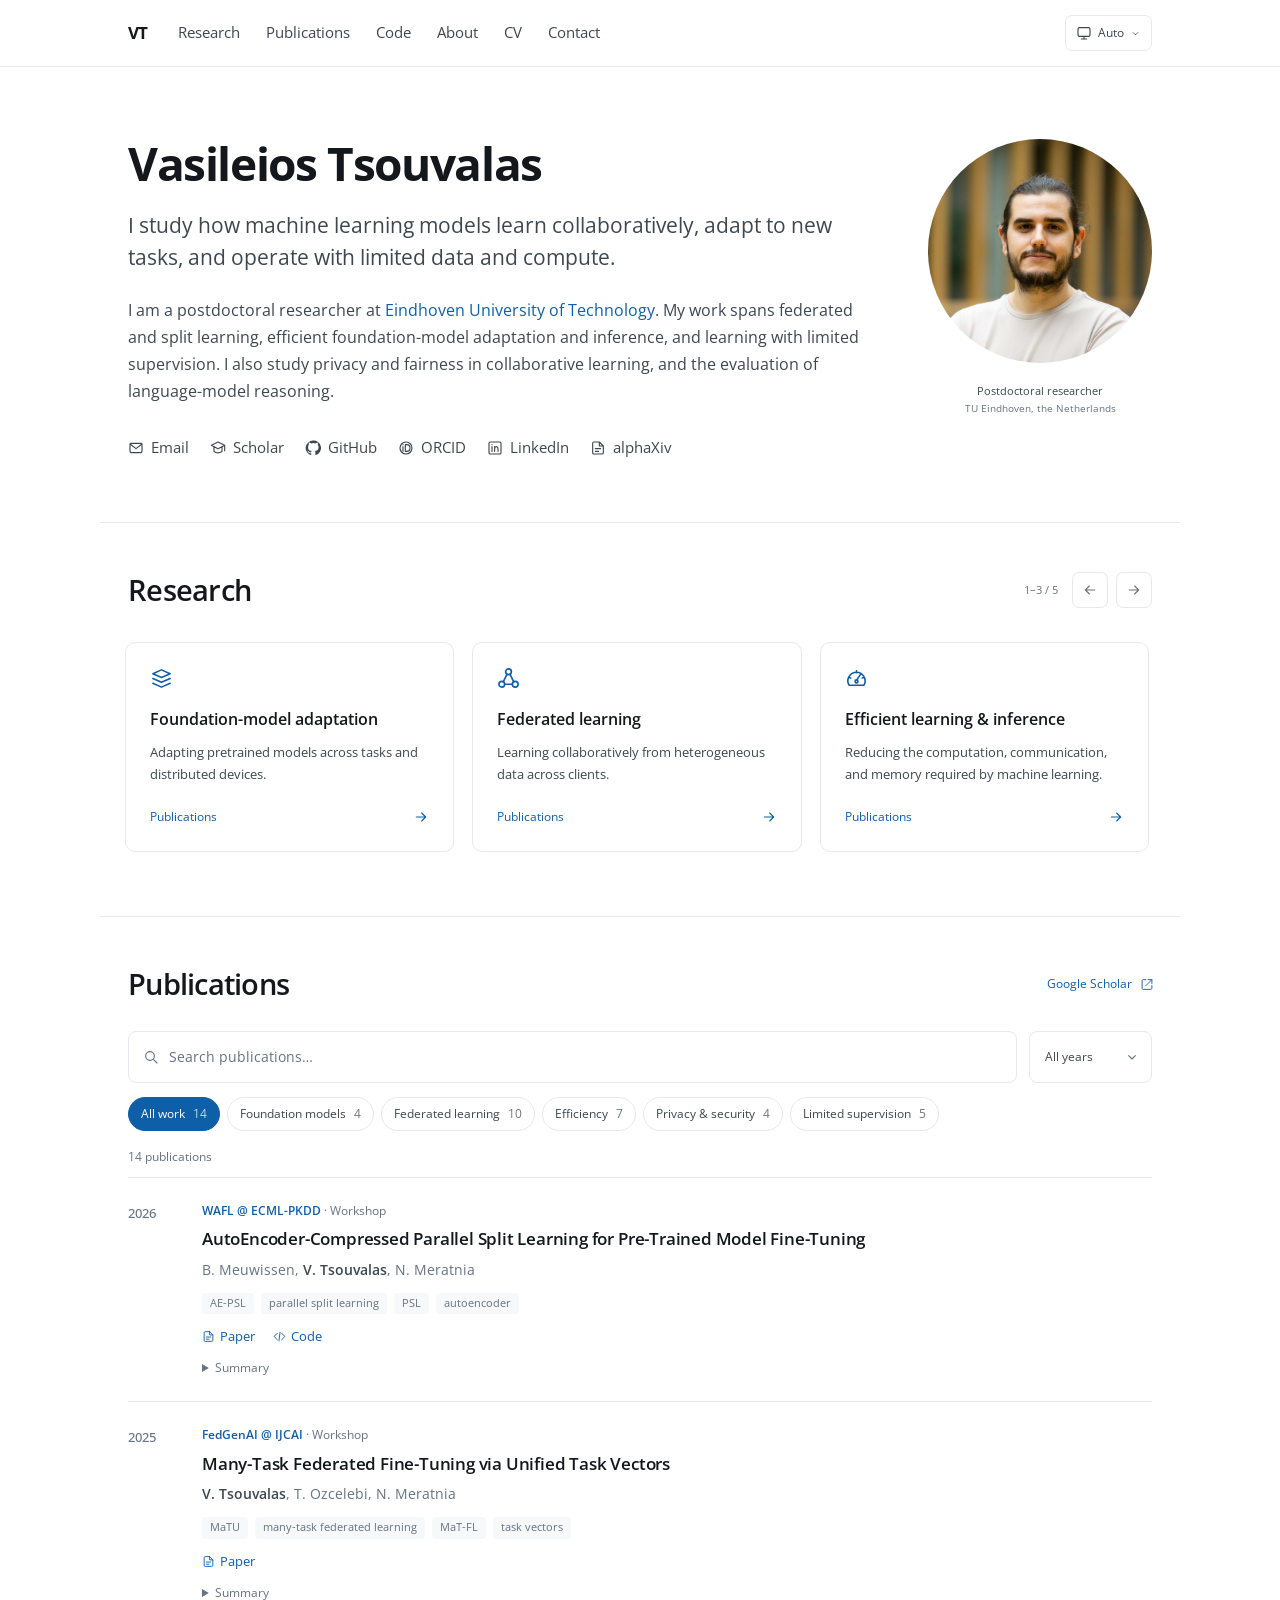
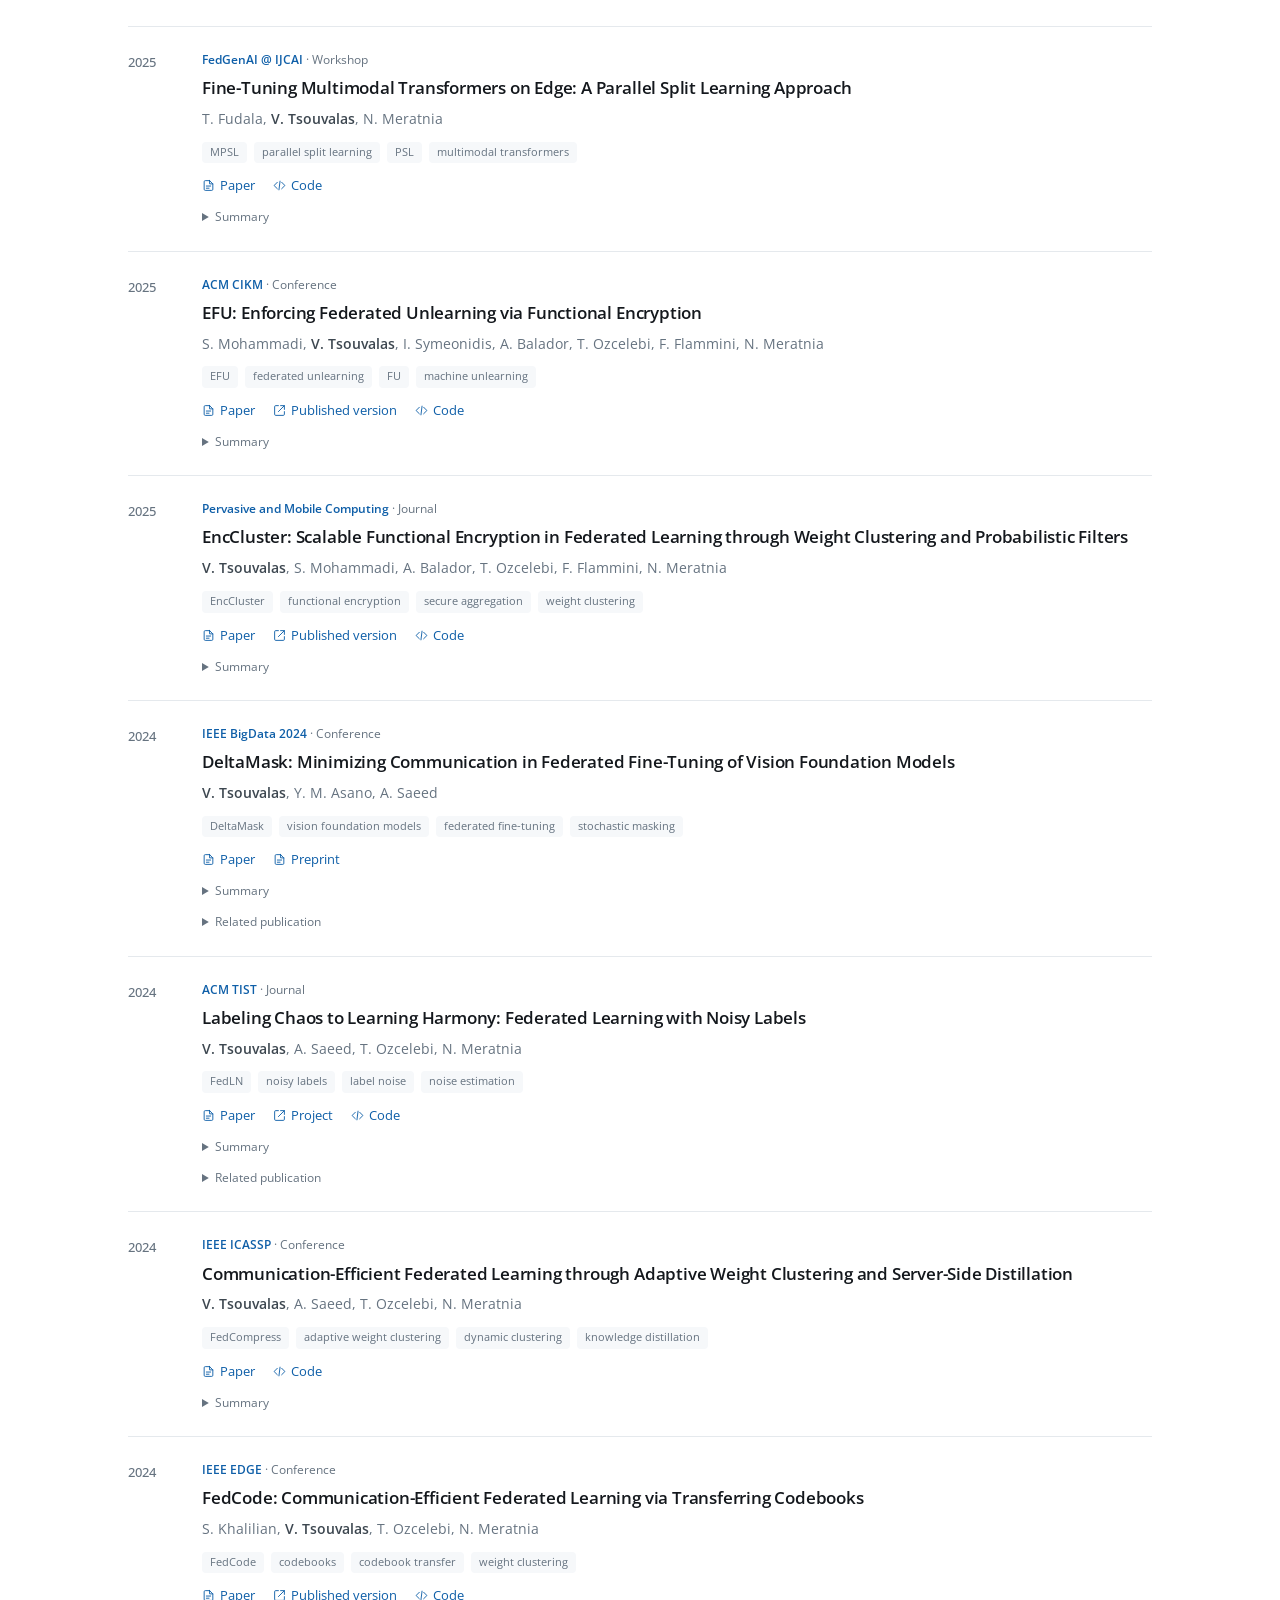
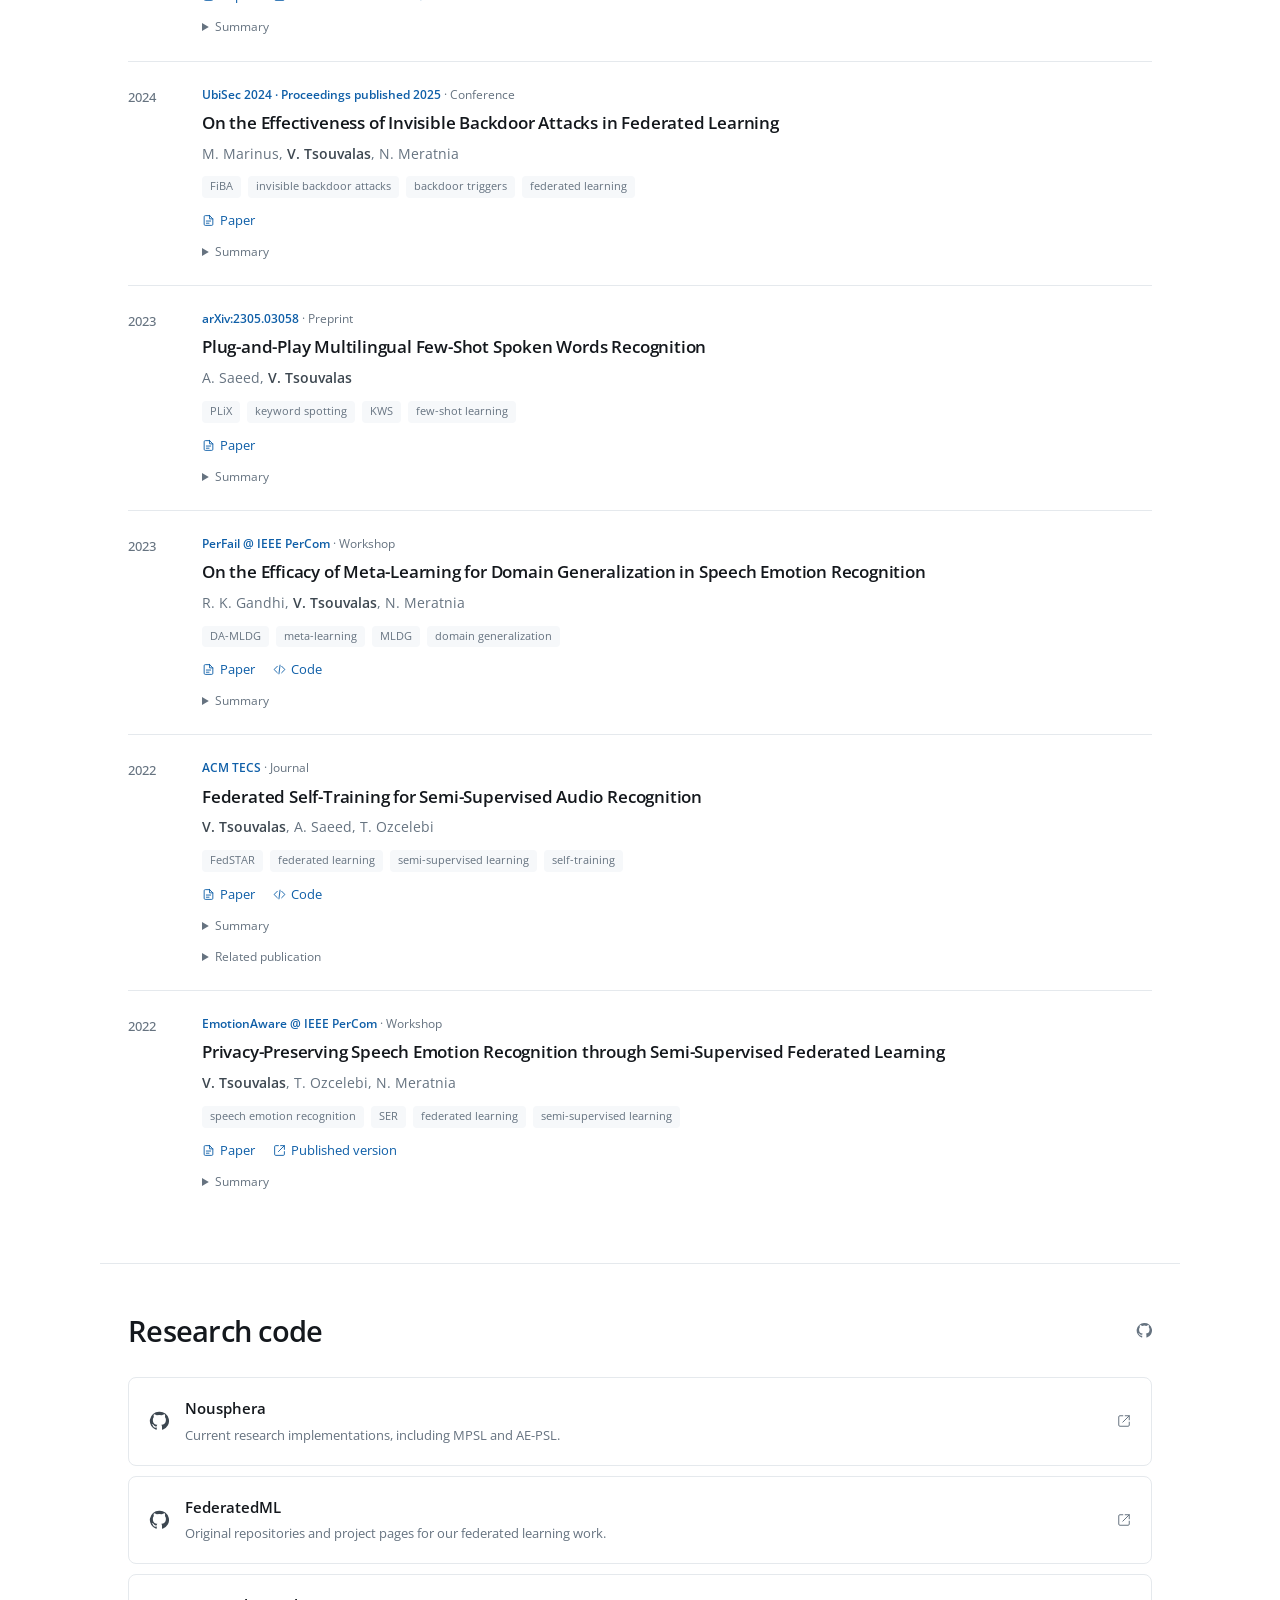
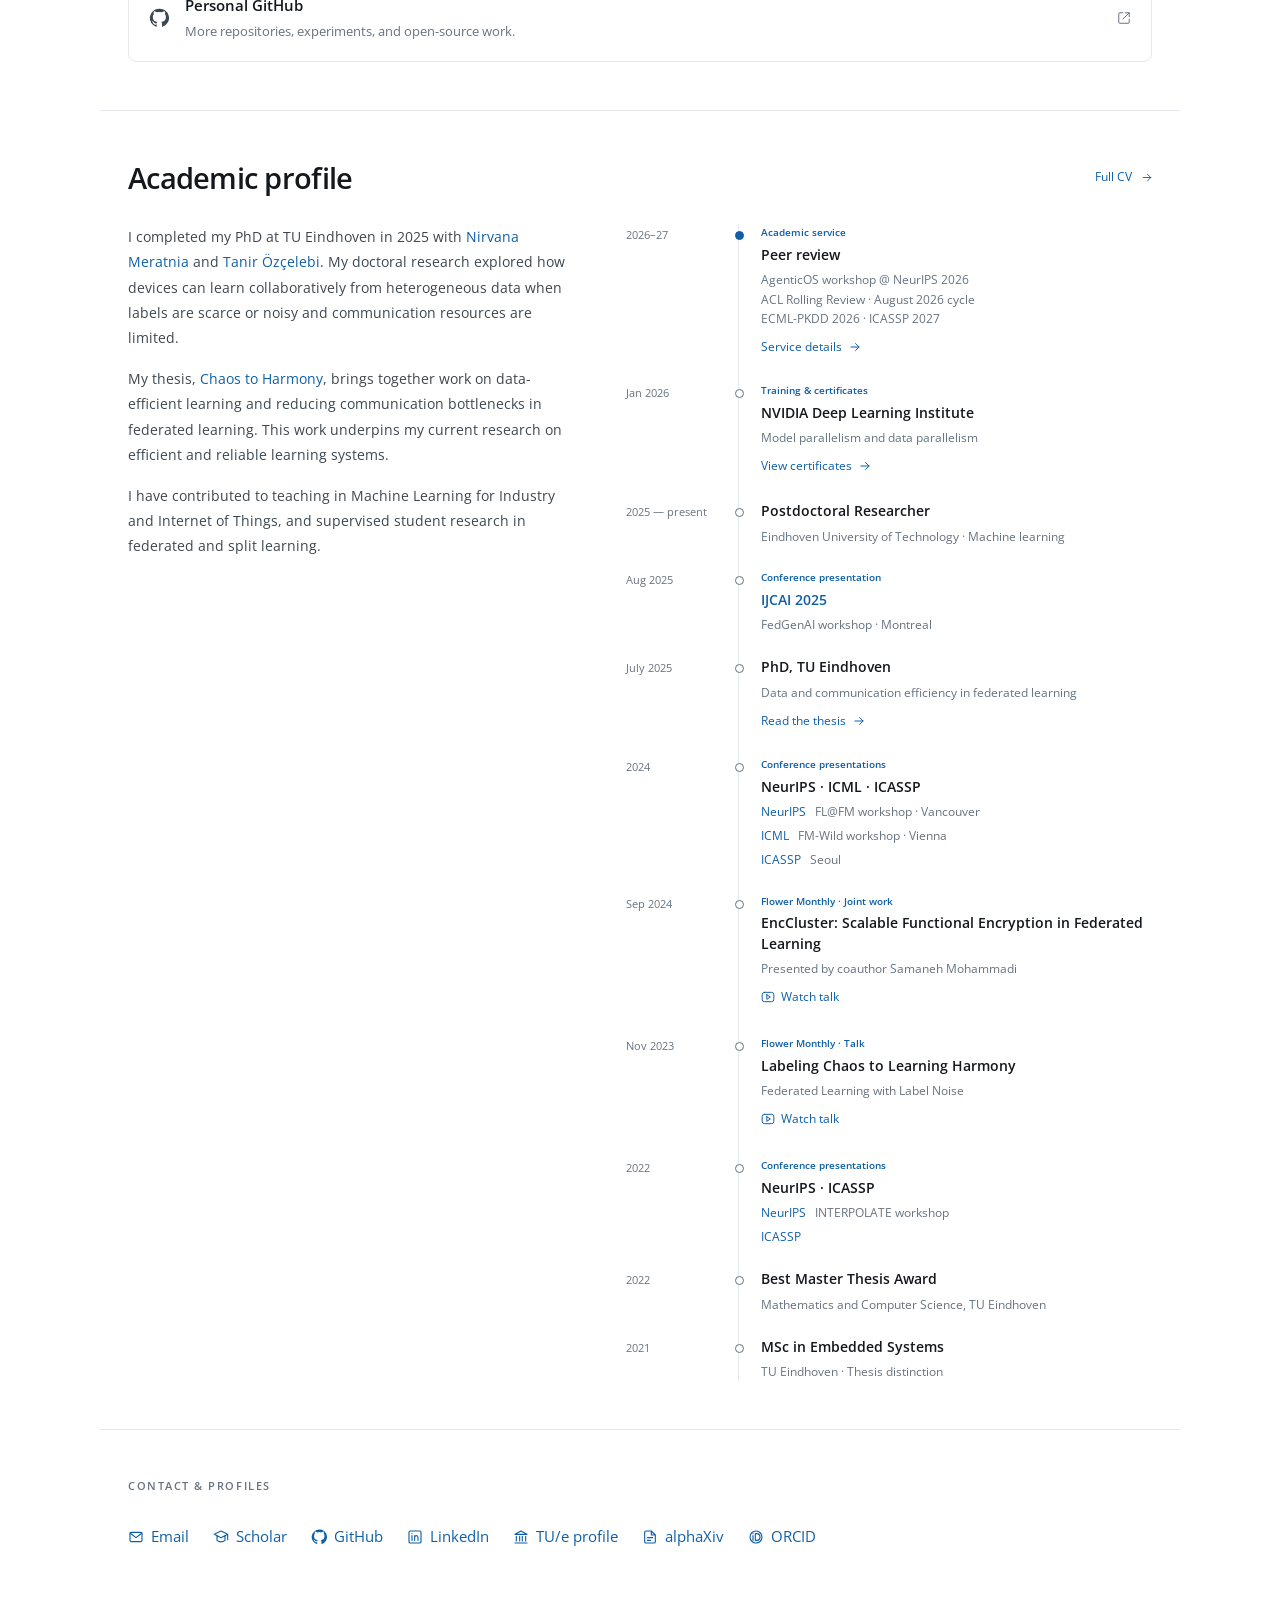
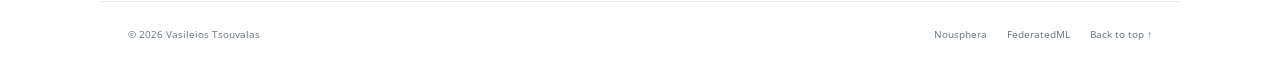
==== index.html @ efc65760 "Link publication code to maintained Nousphera repositories" ====
<!doctype html>
<html lang="en">
<head>
  <meta charset="utf-8">
  <meta name="viewport" content="width=device-width, initial-scale=1">
  <title>Vasileios Tsouvalas — Machine Learning Researcher</title>
  <meta name="description" content="Vasileios Tsouvalas is a postdoctoral researcher at TU Eindhoven studying efficient and reliable machine learning: distributed learning, foundation models, and language-model reasoning.">
  <meta name="theme-color" content="#ffffff">
  <link rel="canonical" href="https://vtsouval.github.io/">
  <meta property="og:title" content="Vasileios Tsouvalas — Machine Learning Researcher">
  <meta property="og:description" content="Research in distributed learning, efficient foundation models, privacy, and language-model reasoning.">
  <meta property="og:type" content="website">
  <meta property="og:url" content="https://vtsouval.github.io/">
  <meta name="twitter:card" content="summary">
  <meta property="og:image" content="https://vtsouval.github.io/assets/misc/vasileios-tsouvalas.jpg">
  <link rel="icon" href="assets/misc/favicon.svg" type="image/svg+xml">
  <link rel="stylesheet" href="style.css?v=6">
  <link rel="stylesheet" href="theme.css?v=6">
  <script src="js/theme.js?v=6"></script>
  <script src="js/layout.js?v=6" defer></script>
  <script src="js/publication-search.js?v=6" defer></script>
  <script src="js/site.js?v=6" defer></script>
  <script src="js/research.js?v=6" defer></script>
  <script type="application/ld+json">{"@context":"https://schema.org","@type":"Person","name":"Vasileios Tsouvalas","alternateName":"Vasilis Tsouvalas","url":"https://vtsouval.github.io/","jobTitle":"Postdoctoral Researcher","affiliation":{"@type":"Organization","name":"Eindhoven University of Technology"},"sameAs":["https://orcid.org/0000-0001-9143-1188","https://scholar.google.com/citations?user=FgPQz3QAAAAJ","https://github.com/vtsouval","https://www.tue.nl/en/research/researchers/vasilis-tsouvalas","https://www.alphaxiv.org/@vasileios-tsouvalas"]}</script>
</head>
<body>
<a class="skip-link" href="#main">Skip to content</a>
<header class="site-header"><div class="shell nav-wrap">
  <a class="wordmark" href="index.html" aria-label="Vasileios Tsouvalas, home">VT</a>
  <nav aria-label="Main navigation"><a href="#research">Research</a><a href="#publications">Publications</a><a href="#code">Code</a><a href="#about">About</a><a href="cv.html">CV</a><a href="#contact">Contact</a></nav>
  <div class="theme-picker"><button id="theme-toggle" class="icon-button" type="button" aria-label="Color theme: Auto" aria-expanded="false" aria-controls="theme-menu" hidden><svg class="icon" data-theme-icon="auto" aria-hidden="true" data-icon="auto" viewBox="0 0 24 24" focusable="false" fill="none" stroke="currentColor" stroke-width="1.65" stroke-linecap="round" stroke-linejoin="round"><rect x="3" y="4" width="18" height="13" rx="2" /><path d="M8 21h8m-4-4v4" /></svg><svg class="icon" data-theme-icon="light" aria-hidden="true" hidden data-icon="sun" viewBox="0 0 24 24" focusable="false" fill="none" stroke="currentColor" stroke-width="1.65" stroke-linecap="round" stroke-linejoin="round"><circle cx="12" cy="12" r="4" /><path d="M12 2v2m0 16v2M2 12h2m16 0h2M5 5l1.5 1.5m11 11L19 19M5 19l1.5-1.5m11-11L19 5" /></svg><svg class="icon" data-theme-icon="dark" aria-hidden="true" hidden data-icon="moon" viewBox="0 0 24 24" focusable="false" fill="none" stroke="currentColor" stroke-width="1.65" stroke-linecap="round" stroke-linejoin="round"><path d="M21 13A9 9 0 0 1 11 3 9 9 0 1 0 21 13Z" /></svg><span data-theme-label>Auto</span><svg class="icon theme-chevron" aria-hidden="true" data-icon="chevron" viewBox="0 0 24 24" focusable="false" fill="none" stroke="currentColor" stroke-width="1.65" stroke-linecap="round" stroke-linejoin="round"><path d="m7 10 5 5 5-5" /></svg></button><fieldset id="theme-menu" class="theme-menu" hidden><legend class="sr-only">Color theme</legend><label><input type="radio" name="theme" value="auto" checked><span>Auto <small>Follow system</small></span></label><label><input type="radio" name="theme" value="light"><span>Light</span></label><label><input type="radio" name="theme" value="dark"><span>Dark</span></label></fieldset></div>
</div></header>
<main id="main" tabindex="-1">
<section class="hero shell" aria-labelledby="name">
  <div class="hero-content"><h1 id="name">Vasileios Tsouvalas</h1>
  <p class="hero-lead">I study how machine learning models learn collaboratively, adapt to new tasks, and operate with limited data and compute.</p>
  <p class="hero-bio">I am a postdoctoral researcher at <a href="https://research.tue.nl/en/persons/vasilis-tsouvalas/">Eindhoven University of Technology</a>. My work spans federated and split learning, efficient foundation-model adaptation and inference, and learning with limited supervision. I also study privacy and fairness in collaborative learning, and the evaluation of language-model reasoning.</p>
  <div class="social-links" aria-label="Professional profiles"><a href="mailto:v.tsouvalas@tue.nl"><svg class="icon " aria-hidden="true" data-icon="mail" viewBox="0 0 24 24" focusable="false" fill="none" stroke="currentColor" stroke-width="1.65" stroke-linecap="round" stroke-linejoin="round"><rect x="3" y="5" width="18" height="14" rx="2" /><path d="m3 6 9 7 9-7" /></svg><span>Email</span></a>
<a href="https://scholar.google.com/citations?user=FgPQz3QAAAAJ&hl=en"><svg class="icon " aria-hidden="true" data-icon="scholar" viewBox="0 0 24 24" focusable="false" fill="none" stroke="currentColor" stroke-width="1.65" stroke-linecap="round" stroke-linejoin="round"><path d="m2 8 10-5 10 5-10 5L2 8Zm4 2v7c3 3 9 3 12 0v-7M22 8v8" /></svg><span>Scholar</span></a>
<a href="https://github.com/vtsouval"><svg class="icon " aria-hidden="true" data-icon="github" viewBox="0 0 24 24" focusable="false" fill="none" stroke="currentColor" stroke-width="1.65" stroke-linecap="round" stroke-linejoin="round"><path fill="currentColor" stroke="none" d="M12 .9a11.1 11.1 0 0 0-3.5 21.6c.6.1.8-.2.8-.5v-2.1c-3.4.7-4.1-1.4-4.1-1.4-.5-1.3-1.3-1.7-1.3-1.7-1.1-.8.1-.8.1-.8 1.2.1 1.8 1.2 1.8 1.2 1.1 1.8 2.8 1.3 3.5 1 .1-.8.4-1.3.8-1.6-2.7-.3-5.5-1.4-5.5-6.2 0-1.4.5-2.5 1.2-3.3-.1-.3-.5-1.6.1-3.3 0 0 1-.3 3.4 1.3a11.5 11.5 0 0 1 6.2 0C18 3.5 19 3.8 19 3.8c.6 1.7.2 3 .1 3.3.8.8 1.2 1.9 1.2 3.3 0 4.8-2.9 5.9-5.6 6.2.5.4.9 1.1.9 2.2V22c0 .3.2.6.8.5A11.1 11.1 0 0 0 12 .9Z" /></svg><span>GitHub</span></a>
<a href="https://orcid.org/0000-0001-9143-1188"><svg class="icon " aria-hidden="true" data-icon="orcid" viewBox="0 0 24 24" focusable="false" fill="none" stroke="currentColor" stroke-width="1.65" stroke-linecap="round" stroke-linejoin="round"><circle cx="12" cy="12" r="9" /><path d="M7.5 10v7M7.5 7v.1M11 7h2a5 5 0 0 1 0 10h-2V7Z" /></svg><span>ORCID</span></a>
<a href="https://www.linkedin.com/in/vtsouval/"><svg class="icon " aria-hidden="true" data-icon="linkedin" viewBox="0 0 24 24" focusable="false" fill="none" stroke="currentColor" stroke-width="1.65" stroke-linecap="round" stroke-linejoin="round"><rect x="3" y="3" width="18" height="18" rx="2" /><path d="M7.5 10v7M7.5 7v.1M11.5 17v-7m0 3c0-4 5-4 5 0v4" /></svg><span>LinkedIn</span></a>
<a href="https://www.alphaxiv.org/@vasileios-tsouvalas"><svg class="icon" aria-hidden="true" data-icon="file" viewBox="0 0 24 24" focusable="false" fill="none" stroke="currentColor" stroke-width="1.65" stroke-linecap="round" stroke-linejoin="round"><path d="M14 3H6a2 2 0 0 0-2 2v14a2 2 0 0 0 2 2h12a2 2 0 0 0 2-2V9l-6-6Zm0 0v6h6M8 13h8M8 17h5" /></svg><span>alphaXiv</span></a></div></div>
  <figure class="portrait"><img src="assets/misc/vasileios-tsouvalas.jpg" width="224" height="224" alt="Vasileios Tsouvalas" fetchpriority="high"><figcaption>Postdoctoral researcher<br><span>TU Eindhoven, the Netherlands</span></figcaption></figure>
</section>
<section id="research" class="section shell research" aria-labelledby="research-title">
  <div class="section-heading research-heading"><h2 id="research-title">Research</h2>
    <div class="research-controls" hidden>
      <span id="research-position" class="research-position" aria-live="polite" aria-atomic="true"></span>
      <button type="button" class="icon-button" id="research-prev" aria-label="Previous research directions" aria-controls="research-track"><svg class="icon arrow-back" aria-hidden="true" data-icon="arrow" viewBox="0 0 24 24" focusable="false" fill="none" stroke="currentColor" stroke-width="1.65" stroke-linecap="round" stroke-linejoin="round"><path d="M5 12h14m-6-6 6 6-6 6" /></svg></button>
      <button type="button" class="icon-button" id="research-next" aria-label="Next research directions" aria-controls="research-track"><svg class="icon" aria-hidden="true" data-icon="arrow" viewBox="0 0 24 24" focusable="false" fill="none" stroke="currentColor" stroke-width="1.65" stroke-linecap="round" stroke-linejoin="round"><path d="M5 12h14m-6-6 6 6-6 6" /></svg></button>
    </div>
  </div>
  <div class="research-track" id="research-track" role="group" aria-label="Research directions">
    <a class="research-card" href="?topic=foundation#publications" data-research-topic="foundation">
      <svg class="icon research-icon" aria-hidden="true" data-icon="layers" viewBox="0 0 24 24" focusable="false" fill="none" stroke="currentColor" stroke-width="1.65" stroke-linecap="round" stroke-linejoin="round"><path d="m3 7 9-4 9 4-9 4-9-4Zm0 5 9 4 9-4M3 17l9 4 9-4" /></svg>
      <h3>Foundation-model adaptation</h3><p>Adapting pretrained models across tasks and distributed devices.</p>
      <span class="research-link">Publications <svg class="icon" aria-hidden="true" data-icon="arrow" viewBox="0 0 24 24" focusable="false" fill="none" stroke="currentColor" stroke-width="1.65" stroke-linecap="round" stroke-linejoin="round"><path d="M5 12h14m-6-6 6 6-6 6" /></svg></span>
    </a>
    <a class="research-card" href="?topic=federated#publications" data-research-topic="federated">
      <svg class="icon research-icon" aria-hidden="true" data-icon="network" viewBox="0 0 24 24" focusable="false" fill="none" stroke="currentColor" stroke-width="1.65" stroke-linecap="round" stroke-linejoin="round"><circle cx="12" cy="5" r="3" /><circle cx="5" cy="18" r="3" /><circle cx="19" cy="18" r="3" /><path d="m10.5 7.5-4 8m7-8 4 8M8 18h8" /></svg>
      <h3>Federated learning</h3><p>Learning collaboratively from heterogeneous data across clients.</p>
      <span class="research-link">Publications <svg class="icon" aria-hidden="true" data-icon="arrow" viewBox="0 0 24 24" focusable="false" fill="none" stroke="currentColor" stroke-width="1.65" stroke-linecap="round" stroke-linejoin="round"><path d="M5 12h14m-6-6 6 6-6 6" /></svg></span>
    </a>
    <a class="research-card" href="?topic=efficient#publications" data-research-topic="efficient">
      <svg class="icon research-icon" aria-hidden="true" data-icon="gauge" viewBox="0 0 24 24" focusable="false" fill="none" stroke="currentColor" stroke-width="1.65" stroke-linecap="round" stroke-linejoin="round"><path d="M4.2 19a9 9 0 1 1 15.6 0H4.2ZM12 4v2M4 11l2 .5M20 11l-2 .5m-6 2.5 4-6" /><circle cx="12" cy="15" r="1.5" /></svg>
      <h3>Efficient learning &amp; inference</h3><p>Reducing the computation, communication, and memory required by machine learning.</p>
      <span class="research-link">Publications <svg class="icon" aria-hidden="true" data-icon="arrow" viewBox="0 0 24 24" focusable="false" fill="none" stroke="currentColor" stroke-width="1.65" stroke-linecap="round" stroke-linejoin="round"><path d="M5 12h14m-6-6 6 6-6 6" /></svg></span>
    </a>
    <a class="research-card" href="?topic=privacy#publications" data-research-topic="privacy">
      <svg class="icon research-icon" aria-hidden="true" data-icon="shield" viewBox="0 0 24 24" focusable="false" fill="none" stroke="currentColor" stroke-width="1.65" stroke-linecap="round" stroke-linejoin="round"><path d="m12 3 8 3v6c0 4.5-4 7.5-8 9-4-1.5-8-4.5-8-9V6l8-3Z" /><path d="m8.5 12 2.5 2.5 4.5-5" /></svg>
      <h3>Privacy &amp; security</h3><p>Secure aggregation, federated unlearning, and trustworthy collaborative learning.</p>
      <span class="research-link">Publications <svg class="icon" aria-hidden="true" data-icon="arrow" viewBox="0 0 24 24" focusable="false" fill="none" stroke="currentColor" stroke-width="1.65" stroke-linecap="round" stroke-linejoin="round"><path d="M5 12h14m-6-6 6 6-6 6" /></svg></span>
    </a>
    <a class="research-card" href="?topic=supervision#publications" data-research-topic="supervision">
      <svg class="icon research-icon" aria-hidden="true" data-icon="labels" viewBox="0 0 24 24" focusable="false" fill="none" stroke="currentColor" stroke-width="1.65" stroke-linecap="round" stroke-linejoin="round"><path d="M3 4h8l10 10-7 7L3 10V4Z" /><circle cx="7" cy="8" r="1" /><path d="m14 3 8 8" /></svg>
      <h3>Limited supervision</h3><p>Learning from unlabeled data, noisy labels, and few examples.</p>
      <span class="research-link">Publications <svg class="icon" aria-hidden="true" data-icon="arrow" viewBox="0 0 24 24" focusable="false" fill="none" stroke="currentColor" stroke-width="1.65" stroke-linecap="round" stroke-linejoin="round"><path d="M5 12h14m-6-6 6 6-6 6" /></svg></span>
    </a>
  </div>
</section>
<section id="publications" class="publication-section section shell" aria-labelledby="publications-title">
  <div class="section-heading"><div><h2 id="publications-title" tabindex="-1">Publications</h2></div><a class="text-link" href="https://scholar.google.com/citations?user=FgPQz3QAAAAJ&hl=en&sortby=pubdate">Google Scholar <svg class="icon " aria-hidden="true" data-icon="external" viewBox="0 0 24 24" focusable="false" fill="none" stroke="currentColor" stroke-width="1.65" stroke-linecap="round" stroke-linejoin="round"><path d="M14 3h7v7m0-7L10 14M10 3H5a2 2 0 0 0-2 2v14a2 2 0 0 0 2 2h14a2 2 0 0 0 2-2v-5" /></svg></a></div>
  <div class="publication-tools" hidden>
    <div class="search-row"><div class="search-field"><label class="sr-only" for="publication-search">Search publications</label><svg class="icon " aria-hidden="true" data-icon="search" viewBox="0 0 24 24" focusable="false" fill="none" stroke="currentColor" stroke-width="1.65" stroke-linecap="round" stroke-linejoin="round"><circle cx="10.5" cy="10.5" r="6.5" /><path d="m16 16 5 5" /></svg><input id="publication-search" type="search" placeholder="Search publications…" autocomplete="off" spellcheck="false" aria-keyshortcuts="/"><button id="clear-search" class="icon-button" type="button" aria-label="Clear search"><svg class="icon " aria-hidden="true" data-icon="close" viewBox="0 0 24 24" focusable="false" fill="none" stroke="currentColor" stroke-width="1.65" stroke-linecap="round" stroke-linejoin="round"><path d="m6 6 12 12M6 18 18 6" /></svg></button></div><div class="year-field"><label class="sr-only" for="publication-year">Publication year</label><select id="publication-year"><option value="all">All years</option><option value="2026">2026</option><option value="2025">2025</option><option value="2024">2024</option><option value="2023">2023</option><option value="2022">2022</option></select><svg class="icon " aria-hidden="true" data-icon="chevron" viewBox="0 0 24 24" focusable="false" fill="none" stroke="currentColor" stroke-width="1.65" stroke-linecap="round" stroke-linejoin="round"><path d="m7 10 5 5 5-5" /></svg></div></div>
    <div class="filters" role="group" aria-label="Filter publications by research area" hidden><button type="button" data-filter="all" aria-pressed="true">All work</button><button type="button" data-filter="foundation" aria-pressed="false">Foundation models</button><button type="button" data-filter="federated" aria-pressed="false">Federated learning</button><button type="button" data-filter="efficient" aria-pressed="false">Efficiency</button><button type="button" data-filter="privacy" aria-pressed="false">Privacy &amp; security</button><button type="button" data-filter="supervision" aria-pressed="false">Limited supervision</button></div>
  </div>
  <p id="publication-count" class="count" aria-live="polite" aria-atomic="true"></p>
  <div id="publication-empty" class="empty-state" hidden><svg class="icon " aria-hidden="true" data-icon="search" viewBox="0 0 24 24" focusable="false" fill="none" stroke="currentColor" stroke-width="1.65" stroke-linecap="round" stroke-linejoin="round"><circle cx="10.5" cy="10.5" r="6.5" /><path d="m16 16 5 5" /></svg><h3>No matching publications</h3><p>Try another keyword or clear the selected filters.</p><button id="reset-search" type="button" class="button-secondary">Reset search &amp; filters</button></div>
  <div id="publication-list">
<!-- PUBLICATIONS START -->
<article class="publication" id="pub-autoencoder-compressed-parallel-split-learning-for-pre-trained-model-fine-tuning" data-year="2026" data-topics="efficient foundation" data-search="AutoEncoder-Compressed Parallel Split Learning for Pre-Trained Model Fine-Tuning B. Meuwissen, V. Tsouvalas, N. Meratnia 2026 WAFL @ ECML-PKDD Workshop efficient foundation efficiency foundation models AE-PSL parallel split learning PSL autoencoder activation compression gradient compression foundation models distributed fine-tuning edge devices AE-PSL uses a lightweight autoencoder to compress activations and gradients exchanged during parallel split learning. A two-stage alignment procedure adapts the compressor to a pre-trained foundation model and client-specific feature distributions before distributed fine-tuning.">
  <div class="pub-year">2026</div>
  <div><div class="pub-meta">WAFL @ ECML-PKDD <span>· Workshop</span></div>
  <h3>AutoEncoder-Compressed Parallel Split Learning for Pre-Trained Model Fine-Tuning</h3><p class="authors">B. Meuwissen, <strong>V. Tsouvalas</strong>, N. Meratnia</p>
  <div class="pub-keywords" aria-label="Keywords"><span class="pub-keyword" data-keyword="AE-PSL">AE-PSL</span><span class="pub-keyword" data-keyword="parallel split learning">parallel split learning</span><span class="pub-keyword" data-keyword="PSL">PSL</span><span class="pub-keyword" data-keyword="autoencoder">autoencoder</span></div><div class="paper-links"><a href="https://arxiv.org/abs/2607.17913"><svg class="icon" aria-hidden="true" data-icon="file" viewBox="0 0 24 24" focusable="false" fill="none" stroke="currentColor" stroke-width="1.65" stroke-linecap="round" stroke-linejoin="round"><path d="M14 3H6a2 2 0 0 0-2 2v14a2 2 0 0 0 2 2h12a2 2 0 0 0 2-2V9l-6-6Zm0 0v6h6M8 13h8M8 17h5" /></svg>Paper</a> <a href="https://github.com/Nousphera/AE_PSL"><svg class="icon" aria-hidden="true" data-icon="code" viewBox="0 0 24 24" focusable="false" fill="none" stroke="currentColor" stroke-width="1.65" stroke-linecap="round" stroke-linejoin="round"><path d="m8 6-6 6 6 6m8-12 6 6-6 6m-3-14-2 16" /></svg>Code</a></div><details class="pub-summary"><summary>Summary</summary><p>AE-PSL uses a lightweight autoencoder to compress activations and gradients exchanged during parallel split learning. A two-stage alignment procedure adapts the compressor to a pre-trained foundation model and client-specific feature distributions before distributed fine-tuning.</p></details></div>
</article>
<article class="publication" id="pub-many-task-federated-fine-tuning-via-unified-task-vectors" data-year="2025" data-topics="federated foundation" data-search="Many-Task Federated Fine-Tuning via Unified Task Vectors V. Tsouvalas, T. Ozcelebi, N. Meratnia 2025 FedGenAI @ IJCAI Workshop federated foundation federated learning foundation models MaTU many-task federated learning MaT-FL task vectors task heterogeneity model merging task similarity knowledge transfer federated fine-tuning MaTU combines task vectors into a shared representation for federated clients with different or multiple tasks. Lightweight task-specific modulators support transfer between related tasks while separating dissimilar ones, without storing a separate client model at the server.">
  <div class="pub-year">2025</div>
  <div><div class="pub-meta">FedGenAI @ IJCAI <span>· Workshop</span></div>
  <h3>Many-Task Federated Fine-Tuning via Unified Task Vectors</h3><p class="authors"><strong>V. Tsouvalas</strong>, T. Ozcelebi, N. Meratnia</p>
  <div class="pub-keywords" aria-label="Keywords"><span class="pub-keyword" data-keyword="MaTU">MaTU</span><span class="pub-keyword" data-keyword="many-task federated learning">many-task federated learning</span><span class="pub-keyword" data-keyword="MaT-FL">MaT-FL</span><span class="pub-keyword" data-keyword="task vectors">task vectors</span></div><div class="paper-links"><a href="https://arxiv.org/abs/2502.06376"><svg class="icon" aria-hidden="true" data-icon="file" viewBox="0 0 24 24" focusable="false" fill="none" stroke="currentColor" stroke-width="1.65" stroke-linecap="round" stroke-linejoin="round"><path d="M14 3H6a2 2 0 0 0-2 2v14a2 2 0 0 0 2 2h12a2 2 0 0 0 2-2V9l-6-6Zm0 0v6h6M8 13h8M8 17h5" /></svg>Paper</a></div><details class="pub-summary"><summary>Summary</summary><p>MaTU combines task vectors into a shared representation for federated clients with different or multiple tasks. Lightweight task-specific modulators support transfer between related tasks while separating dissimilar ones, without storing a separate client model at the server.</p></details></div>
</article>
<article class="publication" id="pub-fine-tuning-multimodal-transformers-on-edge-a-parallel-split-learning-approach" data-year="2025" data-topics="efficient foundation" data-search="Fine-Tuning Multimodal Transformers on Edge: A Parallel Split Learning Approach T. Fudala, V. Tsouvalas, N. Meratnia 2025 FedGenAI @ IJCAI Workshop efficient foundation efficiency foundation models MPSL parallel split learning PSL multimodal transformers edge AI foundation models fine-tuning audio-visual understanding image-text retrieval MPSL fine-tunes multimodal transformers through parallel split learning, using lightweight client tokenizers and a shared modality-agnostic encoder. It reduces client computation while avoiding label sharing, synchronized client execution and separate server models for each client.">
  <div class="pub-year">2025</div>
  <div><div class="pub-meta">FedGenAI @ IJCAI <span>· Workshop</span></div>
  <h3>Fine-Tuning Multimodal Transformers on Edge: A Parallel Split Learning Approach</h3><p class="authors">T. Fudala, <strong>V. Tsouvalas</strong>, N. Meratnia</p>
  <div class="pub-keywords" aria-label="Keywords"><span class="pub-keyword" data-keyword="MPSL">MPSL</span><span class="pub-keyword" data-keyword="parallel split learning">parallel split learning</span><span class="pub-keyword" data-keyword="PSL">PSL</span><span class="pub-keyword" data-keyword="multimodal transformers">multimodal transformers</span></div><div class="paper-links"><a href="https://arxiv.org/abs/2502.06355"><svg class="icon" aria-hidden="true" data-icon="file" viewBox="0 0 24 24" focusable="false" fill="none" stroke="currentColor" stroke-width="1.65" stroke-linecap="round" stroke-linejoin="round"><path d="M14 3H6a2 2 0 0 0-2 2v14a2 2 0 0 0 2 2h12a2 2 0 0 0 2-2V9l-6-6Zm0 0v6h6M8 13h8M8 17h5" /></svg>Paper</a> <a href="https://github.com/Nousphera/MPSL"><svg class="icon" aria-hidden="true" data-icon="code" viewBox="0 0 24 24" focusable="false" fill="none" stroke="currentColor" stroke-width="1.65" stroke-linecap="round" stroke-linejoin="round"><path d="m8 6-6 6 6 6m8-12 6 6-6 6m-3-14-2 16" /></svg>Code</a></div><details class="pub-summary"><summary>Summary</summary><p>MPSL fine-tunes multimodal transformers through parallel split learning, using lightweight client tokenizers and a shared modality-agnostic encoder. It reduces client computation while avoiding label sharing, synchronized client execution and separate server models for each client.</p></details></div>
</article>
<article class="publication" id="pub-efu-enforcing-federated-unlearning-via-functional-encryption" data-year="2025" data-topics="privacy federated" data-search="EFU: Enforcing Federated Unlearning via Functional Encryption S. Mohammadi, V. Tsouvalas, I. Symeonidis, A. Balador, T. Ozcelebi, F. Flammini, N. Meratnia 2025 ACM CIKM Conference privacy federated privacy security federated learning EFU federated unlearning FU machine unlearning functional encryption unlearning privacy encrypted aggregation adversarial examples parameter importance EFU uses functional encryption to enforce client-initiated federated unlearning while concealing unlearning requests from the aggregation server. Auxiliary losses aim to hide behavioral and parameter changes while removing the influence of forgotten data.">
  <div class="pub-year">2025</div>
  <div><div class="pub-meta">ACM CIKM <span>· Conference</span></div>
  <h3>EFU: Enforcing Federated Unlearning via Functional Encryption</h3><p class="authors">S. Mohammadi, <strong>V. Tsouvalas</strong>, I. Symeonidis, A. Balador, T. Ozcelebi, F. Flammini, N. Meratnia</p>
  <div class="pub-keywords" aria-label="Keywords"><span class="pub-keyword" data-keyword="EFU">EFU</span><span class="pub-keyword" data-keyword="federated unlearning">federated unlearning</span><span class="pub-keyword" data-keyword="FU">FU</span><span class="pub-keyword" data-keyword="machine unlearning">machine unlearning</span></div><div class="paper-links"><a href="https://arxiv.org/abs/2508.07873"><svg class="icon" aria-hidden="true" data-icon="file" viewBox="0 0 24 24" focusable="false" fill="none" stroke="currentColor" stroke-width="1.65" stroke-linecap="round" stroke-linejoin="round"><path d="M14 3H6a2 2 0 0 0-2 2v14a2 2 0 0 0 2 2h12a2 2 0 0 0 2-2V9l-6-6Zm0 0v6h6M8 13h8M8 17h5" /></svg>Paper</a> <a href="https://doi.org/10.1145/3746252.3761091"><svg class="icon" aria-hidden="true" data-icon="external" viewBox="0 0 24 24" focusable="false" fill="none" stroke="currentColor" stroke-width="1.65" stroke-linecap="round" stroke-linejoin="round"><path d="M14 3h7v7m0-7L10 14M10 3H5a2 2 0 0 0-2 2v14a2 2 0 0 0 2 2h14a2 2 0 0 0 2-2v-5" /></svg>Published version</a> <a href="https://github.com/SamaneMohammadi/EFU"><svg class="icon" aria-hidden="true" data-icon="code" viewBox="0 0 24 24" focusable="false" fill="none" stroke="currentColor" stroke-width="1.65" stroke-linecap="round" stroke-linejoin="round"><path d="m8 6-6 6 6 6m8-12 6 6-6 6m-3-14-2 16" /></svg>Code</a></div><details class="pub-summary"><summary>Summary</summary><p>EFU uses functional encryption to enforce client-initiated federated unlearning while concealing unlearning requests from the aggregation server. Auxiliary losses aim to hide behavioral and parameter changes while removing the influence of forgotten data.</p></details></div>
</article>
<article class="publication" id="pub-enccluster-scalable-functional-encryption-in-federated-learning-through-weight-clustering-and-probabilistic-filters" data-year="2025" data-topics="privacy federated efficient" data-search="EncCluster: Scalable Functional Encryption in Federated Learning through Weight Clustering and Probabilistic Filters V. Tsouvalas, S. Mohammadi, A. Balador, T. Ozcelebi, F. Flammini, N. Meratnia 2025 Pervasive and Mobile Computing Journal privacy federated efficient privacy security federated learning efficiency EncCluster functional encryption secure aggregation weight clustering model compression probabilistic filters Binary Fuse filters inference attacks federated learning EncCluster combines model weight clustering, decentralized functional encryption and probabilistic filters for secure federated aggregation. The design reduces the amount of data requiring expensive encryption and limits communication overhead on resource-constrained clients.">
  <div class="pub-year">2025</div>
  <div><div class="pub-meta">Pervasive and Mobile Computing <span>· Journal</span></div>
  <h3>EncCluster: Scalable Functional Encryption in Federated Learning through Weight Clustering and Probabilistic Filters</h3><p class="authors"><strong>V. Tsouvalas</strong>, S. Mohammadi, A. Balador, T. Ozcelebi, F. Flammini, N. Meratnia</p>
  <div class="pub-keywords" aria-label="Keywords"><span class="pub-keyword" data-keyword="EncCluster">EncCluster</span><span class="pub-keyword" data-keyword="functional encryption">functional encryption</span><span class="pub-keyword" data-keyword="secure aggregation">secure aggregation</span><span class="pub-keyword" data-keyword="weight clustering">weight clustering</span></div><div class="paper-links"><a href="https://arxiv.org/abs/2406.09152"><svg class="icon" aria-hidden="true" data-icon="file" viewBox="0 0 24 24" focusable="false" fill="none" stroke="currentColor" stroke-width="1.65" stroke-linecap="round" stroke-linejoin="round"><path d="M14 3H6a2 2 0 0 0-2 2v14a2 2 0 0 0 2 2h12a2 2 0 0 0 2-2V9l-6-6Zm0 0v6h6M8 13h8M8 17h5" /></svg>Paper</a> <a href="https://www.sciencedirect.com/science/article/pii/S1574119225000100"><svg class="icon" aria-hidden="true" data-icon="external" viewBox="0 0 24 24" focusable="false" fill="none" stroke="currentColor" stroke-width="1.65" stroke-linecap="round" stroke-linejoin="round"><path d="M14 3h7v7m0-7L10 14M10 3H5a2 2 0 0 0-2 2v14a2 2 0 0 0 2 2h14a2 2 0 0 0 2-2v-5" /></svg>Published version</a> <a href="https://github.com/SamaneMohammadi/EncCluster"><svg class="icon" aria-hidden="true" data-icon="code" viewBox="0 0 24 24" focusable="false" fill="none" stroke="currentColor" stroke-width="1.65" stroke-linecap="round" stroke-linejoin="round"><path d="m8 6-6 6 6 6m8-12 6 6-6 6m-3-14-2 16" /></svg>Code</a></div><details class="pub-summary"><summary>Summary</summary><p>EncCluster combines model weight clustering, decentralized functional encryption and probabilistic filters for secure federated aggregation. The design reduces the amount of data requiring expensive encryption and limits communication overhead on resource-constrained clients.</p></details></div>
</article>
<article class="publication" id="pub-deltamask-minimizing-communication-in-federated-fine-tuning-of-vision-foundation-models" data-year="2024" data-topics="federated foundation efficient" data-search="DeltaMask: Minimizing Communication in Federated Fine-Tuning of Vision Foundation Models V. Tsouvalas, Y. M. Asano, A. Saeed 2024 IEEE BigData 2024 Conference federated foundation efficient federated learning foundation models efficiency DeltaMask vision foundation models federated fine-tuning stochastic masking probabilistic masking sparse subnetworks probabilistic filters communication efficiency bits per parameter DeltaMask adapts vision foundation models in federated learning by learning stochastic masks that select effective subnetworks. It compresses sparse mask updates with probabilistic filters to reduce communication below one bit per model parameter. Federated Fine-Tuning of Vision Foundation Models via Probabilistic Masking FM-Wild @ ICML 2024 · Workshop">
  <div class="pub-year">2024</div>
  <div><div class="pub-meta">IEEE BigData 2024 <span>· Conference</span></div>
  <h3>DeltaMask: Minimizing Communication in Federated Fine-Tuning of Vision Foundation Models</h3><p class="authors"><strong>V. Tsouvalas</strong>, Y. M. Asano, A. Saeed</p>
  <div class="pub-keywords" aria-label="Keywords"><span class="pub-keyword" data-keyword="DeltaMask">DeltaMask</span><span class="pub-keyword" data-keyword="vision foundation models">vision foundation models</span><span class="pub-keyword" data-keyword="federated fine-tuning">federated fine-tuning</span><span class="pub-keyword" data-keyword="stochastic masking">stochastic masking</span></div><div class="paper-links"><a href="https://research.tue.nl/files/349909071/2024337517.pdf"><svg class="icon" aria-hidden="true" data-icon="file" viewBox="0 0 24 24" focusable="false" fill="none" stroke="currentColor" stroke-width="1.65" stroke-linecap="round" stroke-linejoin="round"><path d="M14 3H6a2 2 0 0 0-2 2v14a2 2 0 0 0 2 2h12a2 2 0 0 0 2-2V9l-6-6Zm0 0v6h6M8 13h8M8 17h5" /></svg>Paper</a> <a href="https://arxiv.org/abs/2311.17299"><svg class="icon" aria-hidden="true" data-icon="file" viewBox="0 0 24 24" focusable="false" fill="none" stroke="currentColor" stroke-width="1.65" stroke-linecap="round" stroke-linejoin="round"><path d="M14 3H6a2 2 0 0 0-2 2v14a2 2 0 0 0 2 2h12a2 2 0 0 0 2-2V9l-6-6Zm0 0v6h6M8 13h8M8 17h5" /></svg>Preprint</a></div><details class="pub-summary"><summary>Summary</summary><p>DeltaMask adapts vision foundation models in federated learning by learning stochastic masks that select effective subnetworks. It compresses sparse mask updates with probabilistic filters to reduce communication below one bit per model parameter.</p></details><details class="related-publications"><summary>Related publication</summary><ul><li><a href="https://openreview.net/forum?id=VDgx8JLtid">Federated Fine-Tuning of Vision Foundation Models via Probabilistic Masking</a> — FM-Wild @ ICML 2024 · Workshop</li></ul></details></div>
</article>
<article class="publication" id="pub-labeling-chaos-to-learning-harmony-federated-learning-with-noisy-labels" data-year="2024" data-topics="federated supervision" data-search="Labeling Chaos to Learning Harmony: Federated Learning with Noisy Labels V. Tsouvalas, A. Saeed, T. Ozcelebi, N. Meratnia 2024 ACM TIST Journal federated supervision federated learning limited supervision FedLN noisy labels label noise noise estimation label correction robust learning federated learning audio classification image classification FedLN addresses noisy labels during federated model initialization, local training and server aggregation. It estimates each client&#x27;s noise level in a single federated round and uses this estimate to correct labels or reduce the influence of unreliable samples. Federated Learning with Noisy Labels: Achieving Generalization in the Face of Label Noise INTERPOLATE @ NeurIPS 2022 · Workshop">
  <div class="pub-year">2024</div>
  <div><div class="pub-meta">ACM TIST <span>· Journal</span></div>
  <h3>Labeling Chaos to Learning Harmony: Federated Learning with Noisy Labels</h3><p class="authors"><strong>V. Tsouvalas</strong>, A. Saeed, T. Ozcelebi, N. Meratnia</p>
  <div class="pub-keywords" aria-label="Keywords"><span class="pub-keyword" data-keyword="FedLN">FedLN</span><span class="pub-keyword" data-keyword="noisy labels">noisy labels</span><span class="pub-keyword" data-keyword="label noise">label noise</span><span class="pub-keyword" data-keyword="noise estimation">noise estimation</span></div><div class="paper-links"><a href="https://doi.org/10.1145/3626242"><svg class="icon" aria-hidden="true" data-icon="file" viewBox="0 0 24 24" focusable="false" fill="none" stroke="currentColor" stroke-width="1.65" stroke-linecap="round" stroke-linejoin="round"><path d="M14 3H6a2 2 0 0 0-2 2v14a2 2 0 0 0 2 2h12a2 2 0 0 0 2-2V9l-6-6Zm0 0v6h6M8 13h8M8 17h5" /></svg>Paper</a> <a href="https://federatedml.github.io/FedLN/"><svg class="icon" aria-hidden="true" data-icon="external" viewBox="0 0 24 24" focusable="false" fill="none" stroke="currentColor" stroke-width="1.65" stroke-linecap="round" stroke-linejoin="round"><path d="M14 3h7v7m0-7L10 14M10 3H5a2 2 0 0 0-2 2v14a2 2 0 0 0 2 2h14a2 2 0 0 0 2-2v-5" /></svg>Project</a> <a href="https://github.com/Nousphera/FedLN"><svg class="icon" aria-hidden="true" data-icon="code" viewBox="0 0 24 24" focusable="false" fill="none" stroke="currentColor" stroke-width="1.65" stroke-linecap="round" stroke-linejoin="round"><path d="m8 6-6 6 6 6m8-12 6 6-6 6m-3-14-2 16" /></svg>Code</a></div><details class="pub-summary"><summary>Summary</summary><p>FedLN addresses noisy labels during federated model initialization, local training and server aggregation. It estimates each client&#x27;s noise level in a single federated round and uses this estimate to correct labels or reduce the influence of unreliable samples.</p></details><details class="related-publications"><summary>Related publication</summary><ul><li><a href="https://openreview.net/pdf?id=gNHMC4I0Pva">Federated Learning with Noisy Labels: Achieving Generalization in the Face of Label Noise</a> — INTERPOLATE @ NeurIPS 2022 · Workshop</li></ul></details></div>
</article>
<article class="publication" id="pub-communication-efficient-federated-learning-through-adaptive-weight-clustering-and-server-side-distillation" data-year="2024" data-topics="federated efficient" data-search="Communication-Efficient Federated Learning through Adaptive Weight Clustering and Server-Side Distillation V. Tsouvalas, A. Saeed, T. Ozcelebi, N. Meratnia 2024 IEEE ICASSP Conference federated efficient federated learning efficiency FedCompress adaptive weight clustering dynamic clustering knowledge distillation server-side distillation model compression communication efficiency federated learning inference efficiency FedCompress combines adaptive weight clustering with knowledge distillation on the server to reduce federated communication. Its compression strategy targets communication cost and inference efficiency while retaining model generalization.">
  <div class="pub-year">2024</div>
  <div><div class="pub-meta">IEEE ICASSP <span>· Conference</span></div>
  <h3>Communication-Efficient Federated Learning through Adaptive Weight Clustering and Server-Side Distillation</h3><p class="authors"><strong>V. Tsouvalas</strong>, A. Saeed, T. Ozcelebi, N. Meratnia</p>
  <div class="pub-keywords" aria-label="Keywords"><span class="pub-keyword" data-keyword="FedCompress">FedCompress</span><span class="pub-keyword" data-keyword="adaptive weight clustering">adaptive weight clustering</span><span class="pub-keyword" data-keyword="dynamic clustering">dynamic clustering</span><span class="pub-keyword" data-keyword="knowledge distillation">knowledge distillation</span></div><div class="paper-links"><a href="https://arxiv.org/abs/2401.14211"><svg class="icon" aria-hidden="true" data-icon="file" viewBox="0 0 24 24" focusable="false" fill="none" stroke="currentColor" stroke-width="1.65" stroke-linecap="round" stroke-linejoin="round"><path d="M14 3H6a2 2 0 0 0-2 2v14a2 2 0 0 0 2 2h12a2 2 0 0 0 2-2V9l-6-6Zm0 0v6h6M8 13h8M8 17h5" /></svg>Paper</a> <a href="https://github.com/Nousphera/FedCompress"><svg class="icon" aria-hidden="true" data-icon="code" viewBox="0 0 24 24" focusable="false" fill="none" stroke="currentColor" stroke-width="1.65" stroke-linecap="round" stroke-linejoin="round"><path d="m8 6-6 6 6 6m8-12 6 6-6 6m-3-14-2 16" /></svg>Code</a></div><details class="pub-summary"><summary>Summary</summary><p>FedCompress combines adaptive weight clustering with knowledge distillation on the server to reduce federated communication. Its compression strategy targets communication cost and inference efficiency while retaining model generalization.</p></details></div>
</article>
<article class="publication" id="pub-fedcode-communication-efficient-federated-learning-via-transferring-codebooks" data-year="2024" data-topics="federated efficient" data-search="FedCode: Communication-Efficient Federated Learning via Transferring Codebooks S. Khalilian, V. Tsouvalas, T. Ozcelebi, N. Meratnia 2024 IEEE EDGE Conference federated efficient federated learning efficiency FedCode codebooks codebook transfer weight clustering cluster centers model compression bidirectional communication communication efficiency non-IID data federated learning FedCode exchanges codebooks of model-weight cluster centers instead of full weight updates in most federated rounds. Periodic weight transfers recalibrate the client and server models, reducing communication in both directions.">
  <div class="pub-year">2024</div>
  <div><div class="pub-meta">IEEE EDGE <span>· Conference</span></div>
  <h3>FedCode: Communication-Efficient Federated Learning via Transferring Codebooks</h3><p class="authors">S. Khalilian, <strong>V. Tsouvalas</strong>, T. Ozcelebi, N. Meratnia</p>
  <div class="pub-keywords" aria-label="Keywords"><span class="pub-keyword" data-keyword="FedCode">FedCode</span><span class="pub-keyword" data-keyword="codebooks">codebooks</span><span class="pub-keyword" data-keyword="codebook transfer">codebook transfer</span><span class="pub-keyword" data-keyword="weight clustering">weight clustering</span></div><div class="paper-links"><a href="https://arxiv.org/abs/2311.09270"><svg class="icon" aria-hidden="true" data-icon="file" viewBox="0 0 24 24" focusable="false" fill="none" stroke="currentColor" stroke-width="1.65" stroke-linecap="round" stroke-linejoin="round"><path d="M14 3H6a2 2 0 0 0-2 2v14a2 2 0 0 0 2 2h12a2 2 0 0 0 2-2V9l-6-6Zm0 0v6h6M8 13h8M8 17h5" /></svg>Paper</a> <a href="https://ieeexplore.ieee.org/document/10646450/"><svg class="icon" aria-hidden="true" data-icon="external" viewBox="0 0 24 24" focusable="false" fill="none" stroke="currentColor" stroke-width="1.65" stroke-linecap="round" stroke-linejoin="round"><path d="M14 3h7v7m0-7L10 14M10 3H5a2 2 0 0 0-2 2v14a2 2 0 0 0 2 2h14a2 2 0 0 0 2-2v-5" /></svg>Published version</a> <a href="https://github.com/vtsouval/FedCode"><svg class="icon" aria-hidden="true" data-icon="code" viewBox="0 0 24 24" focusable="false" fill="none" stroke="currentColor" stroke-width="1.65" stroke-linecap="round" stroke-linejoin="round"><path d="m8 6-6 6 6 6m8-12 6 6-6 6m-3-14-2 16" /></svg>Code</a></div><details class="pub-summary"><summary>Summary</summary><p>FedCode exchanges codebooks of model-weight cluster centers instead of full weight updates in most federated rounds. Periodic weight transfers recalibrate the client and server models, reducing communication in both directions.</p></details></div>
</article>
<article class="publication" id="pub-on-the-effectiveness-of-invisible-backdoor-attacks-in-federated-learning" data-year="2024" data-topics="privacy federated" data-search="On the Effectiveness of Invisible Backdoor Attacks in Federated Learning M. Marinus, V. Tsouvalas, N. Meratnia 2024 UbiSec 2024 · Proceedings published 2025 Conference privacy federated privacy security federated learning FiBA invisible backdoor attacks backdoor triggers federated learning model poisoning attack success rate ASR model attention robustness This study evaluates invisible backdoor attacks in federated learning under different training settings and defenses. It examines how limited local training and model aggregation affect attack success, and investigates attention-based trigger placement.">
  <div class="pub-year">2024</div>
  <div><div class="pub-meta">UbiSec 2024 · Proceedings published 2025 <span>· Conference</span></div>
  <h3>On the Effectiveness of Invisible Backdoor Attacks in Federated Learning</h3><p class="authors">M. Marinus, <strong>V. Tsouvalas</strong>, N. Meratnia</p>
  <div class="pub-keywords" aria-label="Keywords"><span class="pub-keyword" data-keyword="FiBA">FiBA</span><span class="pub-keyword" data-keyword="invisible backdoor attacks">invisible backdoor attacks</span><span class="pub-keyword" data-keyword="backdoor triggers">backdoor triggers</span><span class="pub-keyword" data-keyword="federated learning">federated learning</span></div><div class="paper-links"><a href="https://doi.org/10.1007/978-981-96-4836-8_13"><svg class="icon" aria-hidden="true" data-icon="file" viewBox="0 0 24 24" focusable="false" fill="none" stroke="currentColor" stroke-width="1.65" stroke-linecap="round" stroke-linejoin="round"><path d="M14 3H6a2 2 0 0 0-2 2v14a2 2 0 0 0 2 2h12a2 2 0 0 0 2-2V9l-6-6Zm0 0v6h6M8 13h8M8 17h5" /></svg>Paper</a></div><details class="pub-summary"><summary>Summary</summary><p>This study evaluates invisible backdoor attacks in federated learning under different training settings and defenses. It examines how limited local training and model aggregation affect attack success, and investigates attention-based trigger placement.</p></details></div>
</article>
<article class="publication" id="pub-plug-and-play-multilingual-few-shot-spoken-words-recognition" data-year="2023" data-topics="supervision efficient" data-search="Plug-and-Play Multilingual Few-Shot Spoken Words Recognition A. Saeed, V. Tsouvalas 2023 arXiv:2305.03058 Preprint supervision efficient limited supervision efficiency PLiX keyword spotting KWS few-shot learning one-shot learning multilingual speech spoken word recognition low-resource languages audio classification PLiX is a multilingual keyword-spotting approach that recognizes previously unseen spoken words from a few support examples. Models trained on short speech clips from 20 languages are evaluated on new keywords and languages without task-specific retraining.">
  <div class="pub-year">2023</div>
  <div><div class="pub-meta">arXiv:2305.03058 <span>· Preprint</span></div>
  <h3>Plug-and-Play Multilingual Few-Shot Spoken Words Recognition</h3><p class="authors">A. Saeed, <strong>V. Tsouvalas</strong></p>
  <div class="pub-keywords" aria-label="Keywords"><span class="pub-keyword" data-keyword="PLiX">PLiX</span><span class="pub-keyword" data-keyword="keyword spotting">keyword spotting</span><span class="pub-keyword" data-keyword="KWS">KWS</span><span class="pub-keyword" data-keyword="few-shot learning">few-shot learning</span></div><div class="paper-links"><a href="https://arxiv.org/abs/2305.03058"><svg class="icon" aria-hidden="true" data-icon="file" viewBox="0 0 24 24" focusable="false" fill="none" stroke="currentColor" stroke-width="1.65" stroke-linecap="round" stroke-linejoin="round"><path d="M14 3H6a2 2 0 0 0-2 2v14a2 2 0 0 0 2 2h12a2 2 0 0 0 2-2V9l-6-6Zm0 0v6h6M8 13h8M8 17h5" /></svg>Paper</a></div><details class="pub-summary"><summary>Summary</summary><p>PLiX is a multilingual keyword-spotting approach that recognizes previously unseen spoken words from a few support examples. Models trained on short speech clips from 20 languages are evaluated on new keywords and languages without task-specific retraining.</p></details></div>
</article>
<article class="publication" id="pub-on-the-efficacy-of-meta-learning-for-domain-generalization-in-speech-emotion-recognition" data-year="2023" data-topics="supervision" data-search="On the Efficacy of Meta-Learning for Domain Generalization in Speech Emotion Recognition R. K. Gandhi, V. Tsouvalas, N. Meratnia 2023 PerFail @ IEEE PerCom Workshop supervision limited supervision DA-MLDG meta-learning MLDG domain generalization domain shift speech emotion recognition SER log-mel spectrograms feature representations negative results This study examines domain-shift-aware meta-learning for speech emotion recognition across domains. It identifies limitations of log-mel spectrogram features for domain generalization and explores alternative representations for improving transfer.">
  <div class="pub-year">2023</div>
  <div><div class="pub-meta">PerFail @ IEEE PerCom <span>· Workshop</span></div>
  <h3>On the Efficacy of Meta-Learning for Domain Generalization in Speech Emotion Recognition</h3><p class="authors">R. K. Gandhi, <strong>V. Tsouvalas</strong>, N. Meratnia</p>
  <div class="pub-keywords" aria-label="Keywords"><span class="pub-keyword" data-keyword="DA-MLDG">DA-MLDG</span><span class="pub-keyword" data-keyword="meta-learning">meta-learning</span><span class="pub-keyword" data-keyword="MLDG">MLDG</span><span class="pub-keyword" data-keyword="domain generalization">domain generalization</span></div><div class="paper-links"><a href="https://ieeexplore.ieee.org/document/10150265/"><svg class="icon" aria-hidden="true" data-icon="file" viewBox="0 0 24 24" focusable="false" fill="none" stroke="currentColor" stroke-width="1.65" stroke-linecap="round" stroke-linejoin="round"><path d="M14 3H6a2 2 0 0 0-2 2v14a2 2 0 0 0 2 2h12a2 2 0 0 0 2-2V9l-6-6Zm0 0v6h6M8 13h8M8 17h5" /></svg>Paper</a> <a href="https://github.com/vtsouval/DA_MLDG"><svg class="icon" aria-hidden="true" data-icon="code" viewBox="0 0 24 24" focusable="false" fill="none" stroke="currentColor" stroke-width="1.65" stroke-linecap="round" stroke-linejoin="round"><path d="m8 6-6 6 6 6m8-12 6 6-6 6m-3-14-2 16" /></svg>Code</a></div><details class="pub-summary"><summary>Summary</summary><p>This study examines domain-shift-aware meta-learning for speech emotion recognition across domains. It identifies limitations of log-mel spectrogram features for domain generalization and explores alternative representations for improving transfer.</p></details></div>
</article>
<article class="publication" id="pub-federated-self-training-for-semi-supervised-audio-recognition" data-year="2022" data-topics="federated supervision" data-search="Federated Self-Training for Semi-Supervised Audio Recognition V. Tsouvalas, A. Saeed, T. Ozcelebi 2022 ACM TECS Journal federated supervision federated learning limited supervision FedSTAR federated learning semi-supervised learning self-training pseudo-labeling audio recognition audio classification unlabeled data self-supervised pre-training FedSTAR combines federated learning with self-training to use unlabeled audio stored on client devices. It also studies self-supervised pre-training as an initialization that reduces the number of federated training rounds needed for convergence. Federated Self-Training for Data-Efficient Audio Recognition IEEE ICASSP 2022 · Conference">
  <div class="pub-year">2022</div>
  <div><div class="pub-meta">ACM TECS <span>· Journal</span></div>
  <h3>Federated Self-Training for Semi-Supervised Audio Recognition</h3><p class="authors"><strong>V. Tsouvalas</strong>, A. Saeed, T. Ozcelebi</p>
  <div class="pub-keywords" aria-label="Keywords"><span class="pub-keyword" data-keyword="FedSTAR">FedSTAR</span><span class="pub-keyword" data-keyword="federated learning">federated learning</span><span class="pub-keyword" data-keyword="semi-supervised learning">semi-supervised learning</span><span class="pub-keyword" data-keyword="self-training">self-training</span></div><div class="paper-links"><a href="https://doi.org/10.1145/3520128"><svg class="icon" aria-hidden="true" data-icon="file" viewBox="0 0 24 24" focusable="false" fill="none" stroke="currentColor" stroke-width="1.65" stroke-linecap="round" stroke-linejoin="round"><path d="M14 3H6a2 2 0 0 0-2 2v14a2 2 0 0 0 2 2h12a2 2 0 0 0 2-2V9l-6-6Zm0 0v6h6M8 13h8M8 17h5" /></svg>Paper</a> <a href="https://github.com/Nousphera/FedSTAR"><svg class="icon" aria-hidden="true" data-icon="code" viewBox="0 0 24 24" focusable="false" fill="none" stroke="currentColor" stroke-width="1.65" stroke-linecap="round" stroke-linejoin="round"><path d="m8 6-6 6 6 6m8-12 6 6-6 6m-3-14-2 16" /></svg>Code</a></div><details class="pub-summary"><summary>Summary</summary><p>FedSTAR combines federated learning with self-training to use unlabeled audio stored on client devices. It also studies self-supervised pre-training as an initialization that reduces the number of federated training rounds needed for convergence.</p></details><details class="related-publications"><summary>Related publication</summary><ul><li><a href="https://ieeexplore.ieee.org/document/9746356">Federated Self-Training for Data-Efficient Audio Recognition</a> — IEEE ICASSP 2022 · Conference</li></ul></details></div>
</article>
<article class="publication" id="pub-privacy-preserving-speech-emotion-recognition-through-semi-supervised-federated-learning" data-year="2022" data-topics="federated supervision privacy" data-search="Privacy-Preserving Speech Emotion Recognition through Semi-Supervised Federated Learning V. Tsouvalas, T. Ozcelebi, N. Meratnia 2022 EmotionAware @ IEEE PerCom Workshop federated supervision privacy federated learning limited supervision privacy security speech emotion recognition SER federated learning semi-supervised learning self-training unlabeled audio IEMOCAP non-IID data data efficiency This work applies federated self-training to speech emotion recognition using both labeled and unlabeled on-device audio. Experiments on IEMOCAP examine learning with scarce labels and strongly non-IID client data.">
  <div class="pub-year">2022</div>
  <div><div class="pub-meta">EmotionAware @ IEEE PerCom <span>· Workshop</span></div>
  <h3>Privacy-Preserving Speech Emotion Recognition through Semi-Supervised Federated Learning</h3><p class="authors"><strong>V. Tsouvalas</strong>, T. Ozcelebi, N. Meratnia</p>
  <div class="pub-keywords" aria-label="Keywords"><span class="pub-keyword" data-keyword="speech emotion recognition">speech emotion recognition</span><span class="pub-keyword" data-keyword="SER">SER</span><span class="pub-keyword" data-keyword="federated learning">federated learning</span><span class="pub-keyword" data-keyword="semi-supervised learning">semi-supervised learning</span></div><div class="paper-links"><a href="https://arxiv.org/abs/2202.02611"><svg class="icon" aria-hidden="true" data-icon="file" viewBox="0 0 24 24" focusable="false" fill="none" stroke="currentColor" stroke-width="1.65" stroke-linecap="round" stroke-linejoin="round"><path d="M14 3H6a2 2 0 0 0-2 2v14a2 2 0 0 0 2 2h12a2 2 0 0 0 2-2V9l-6-6Zm0 0v6h6M8 13h8M8 17h5" /></svg>Paper</a> <a href="https://ieeexplore.ieee.org/document/9767445"><svg class="icon" aria-hidden="true" data-icon="external" viewBox="0 0 24 24" focusable="false" fill="none" stroke="currentColor" stroke-width="1.65" stroke-linecap="round" stroke-linejoin="round"><path d="M14 3h7v7m0-7L10 14M10 3H5a2 2 0 0 0-2 2v14a2 2 0 0 0 2 2h14a2 2 0 0 0 2-2v-5" /></svg>Published version</a></div><details class="pub-summary"><summary>Summary</summary><p>This work applies federated self-training to speech emotion recognition using both labeled and unlabeled on-device audio. Experiments on IEMOCAP examine learning with scarce labels and strongly non-IID client data.</p></details></div>
</article>
<!-- PUBLICATIONS END -->
  </div>
</section>
<section id="code" class="section shell code-section" aria-labelledby="code-title">
  <div class="section-heading"><div><h2 id="code-title">Research code</h2></div><svg class="icon section-icon" aria-hidden="true" data-icon="github" viewBox="0 0 24 24" focusable="false" fill="none" stroke="currentColor" stroke-width="1.65" stroke-linecap="round" stroke-linejoin="round"><path fill="currentColor" stroke="none" d="M12 .9a11.1 11.1 0 0 0-3.5 21.6c.6.1.8-.2.8-.5v-2.1c-3.4.7-4.1-1.4-4.1-1.4-.5-1.3-1.3-1.7-1.3-1.7-1.1-.8.1-.8.1-.8 1.2.1 1.8 1.2 1.8 1.2 1.1 1.8 2.8 1.3 3.5 1 .1-.8.4-1.3.8-1.6-2.7-.3-5.5-1.4-5.5-6.2 0-1.4.5-2.5 1.2-3.3-.1-.3-.5-1.6.1-3.3 0 0 1-.3 3.4 1.3a11.5 11.5 0 0 1 6.2 0C18 3.5 19 3.8 19 3.8c.6 1.7.2 3 .1 3.3.8.8 1.2 1.9 1.2 3.3 0 4.8-2.9 5.9-5.6 6.2.5.4.9 1.1.9 2.2V22c0 .3.2.6.8.5A11.1 11.1 0 0 0 12 .9Z" /></svg></div>
  <div class="resource-list">
    <a class="resource" href="https://github.com/Nousphera"><svg class="icon " aria-hidden="true" data-icon="github" viewBox="0 0 24 24" focusable="false" fill="none" stroke="currentColor" stroke-width="1.65" stroke-linecap="round" stroke-linejoin="round"><path fill="currentColor" stroke="none" d="M12 .9a11.1 11.1 0 0 0-3.5 21.6c.6.1.8-.2.8-.5v-2.1c-3.4.7-4.1-1.4-4.1-1.4-.5-1.3-1.3-1.7-1.3-1.7-1.1-.8.1-.8.1-.8 1.2.1 1.8 1.2 1.8 1.2 1.1 1.8 2.8 1.3 3.5 1 .1-.8.4-1.3.8-1.6-2.7-.3-5.5-1.4-5.5-6.2 0-1.4.5-2.5 1.2-3.3-.1-.3-.5-1.6.1-3.3 0 0 1-.3 3.4 1.3a11.5 11.5 0 0 1 6.2 0C18 3.5 19 3.8 19 3.8c.6 1.7.2 3 .1 3.3.8.8 1.2 1.9 1.2 3.3 0 4.8-2.9 5.9-5.6 6.2.5.4.9 1.1.9 2.2V22c0 .3.2.6.8.5A11.1 11.1 0 0 0 12 .9Z" /></svg><span><strong>Nousphera</strong><span>Current research implementations, including MPSL and AE-PSL.</span></span><svg class="icon " aria-hidden="true" data-icon="external" viewBox="0 0 24 24" focusable="false" fill="none" stroke="currentColor" stroke-width="1.65" stroke-linecap="round" stroke-linejoin="round"><path d="M14 3h7v7m0-7L10 14M10 3H5a2 2 0 0 0-2 2v14a2 2 0 0 0 2 2h14a2 2 0 0 0 2-2v-5" /></svg></a>
    <a class="resource" href="https://github.com/FederatedML"><svg class="icon " aria-hidden="true" data-icon="github" viewBox="0 0 24 24" focusable="false" fill="none" stroke="currentColor" stroke-width="1.65" stroke-linecap="round" stroke-linejoin="round"><path fill="currentColor" stroke="none" d="M12 .9a11.1 11.1 0 0 0-3.5 21.6c.6.1.8-.2.8-.5v-2.1c-3.4.7-4.1-1.4-4.1-1.4-.5-1.3-1.3-1.7-1.3-1.7-1.1-.8.1-.8.1-.8 1.2.1 1.8 1.2 1.8 1.2 1.1 1.8 2.8 1.3 3.5 1 .1-.8.4-1.3.8-1.6-2.7-.3-5.5-1.4-5.5-6.2 0-1.4.5-2.5 1.2-3.3-.1-.3-.5-1.6.1-3.3 0 0 1-.3 3.4 1.3a11.5 11.5 0 0 1 6.2 0C18 3.5 19 3.8 19 3.8c.6 1.7.2 3 .1 3.3.8.8 1.2 1.9 1.2 3.3 0 4.8-2.9 5.9-5.6 6.2.5.4.9 1.1.9 2.2V22c0 .3.2.6.8.5A11.1 11.1 0 0 0 12 .9Z" /></svg><span><strong>FederatedML</strong><span>Original repositories and project pages for our federated learning work.</span></span><svg class="icon " aria-hidden="true" data-icon="external" viewBox="0 0 24 24" focusable="false" fill="none" stroke="currentColor" stroke-width="1.65" stroke-linecap="round" stroke-linejoin="round"><path d="M14 3h7v7m0-7L10 14M10 3H5a2 2 0 0 0-2 2v14a2 2 0 0 0 2 2h14a2 2 0 0 0 2-2v-5" /></svg></a>
    <a class="resource" href="https://github.com/vtsouval"><svg class="icon " aria-hidden="true" data-icon="github" viewBox="0 0 24 24" focusable="false" fill="none" stroke="currentColor" stroke-width="1.65" stroke-linecap="round" stroke-linejoin="round"><path fill="currentColor" stroke="none" d="M12 .9a11.1 11.1 0 0 0-3.5 21.6c.6.1.8-.2.8-.5v-2.1c-3.4.7-4.1-1.4-4.1-1.4-.5-1.3-1.3-1.7-1.3-1.7-1.1-.8.1-.8.1-.8 1.2.1 1.8 1.2 1.8 1.2 1.1 1.8 2.8 1.3 3.5 1 .1-.8.4-1.3.8-1.6-2.7-.3-5.5-1.4-5.5-6.2 0-1.4.5-2.5 1.2-3.3-.1-.3-.5-1.6.1-3.3 0 0 1-.3 3.4 1.3a11.5 11.5 0 0 1 6.2 0C18 3.5 19 3.8 19 3.8c.6 1.7.2 3 .1 3.3.8.8 1.2 1.9 1.2 3.3 0 4.8-2.9 5.9-5.6 6.2.5.4.9 1.1.9 2.2V22c0 .3.2.6.8.5A11.1 11.1 0 0 0 12 .9Z" /></svg><span><strong>Personal GitHub</strong><span>More repositories, experiments, and open-source work.</span></span><svg class="icon " aria-hidden="true" data-icon="external" viewBox="0 0 24 24" focusable="false" fill="none" stroke="currentColor" stroke-width="1.65" stroke-linecap="round" stroke-linejoin="round"><path d="M14 3h7v7m0-7L10 14M10 3H5a2 2 0 0 0-2 2v14a2 2 0 0 0 2 2h14a2 2 0 0 0 2-2v-5" /></svg></a>
  </div>
</section>
<section id="about" class="section shell about" aria-labelledby="about-title">
  <div class="section-heading"><div><h2 id="about-title">Academic profile</h2></div><a class="text-link" href="cv.html">Full CV <svg class="icon " aria-hidden="true" data-icon="arrow" viewBox="0 0 24 24" focusable="false" fill="none" stroke="currentColor" stroke-width="1.65" stroke-linecap="round" stroke-linejoin="round"><path d="M5 12h14m-6-6 6 6-6 6" /></svg></a></div>
  <div class="about-grid"><div class="about-bio"><p>I completed my PhD at TU Eindhoven in 2025 with <a href="https://www.tue.nl/en/research/researchers/nirvana-meratnia">Nirvana Meratnia</a> and <a href="https://www.tue.nl/en/research/researchers/tanir-ozcelebi">Tanir Özçelebi</a>. My doctoral research explored how devices can learn collaboratively from heterogeneous data when labels are scarce or noisy and communication resources are limited.</p><p>My thesis, <a href="https://research.tue.nl/en/publications/chaos-to-harmony-taming-heterogeneity-and-communication-bottlenec/">Chaos to Harmony</a>, brings together work on data-efficient learning and reducing communication bottlenecks in federated learning. This work underpins my current research on efficient and reliable learning systems.</p><p>I have contributed to teaching in Machine Learning for Industry and Internet of Things, and supervised student research in federated and split learning.</p></div>
  <ol class="academic-timeline" aria-label="Academic milestones, presentations, and service">
    <li><div class="timeline-date">2026–27</div><div class="timeline-content"><span class="timeline-kind">Academic service</span><h3>Peer review</h3><p>AgenticOS workshop @ NeurIPS 2026<br>ACL Rolling Review · August 2026 cycle<br>ECML-PKDD 2026 · ICASSP 2027</p><a href="cv.html#service">Service details <svg class="icon" aria-hidden="true" data-icon="arrow" viewBox="0 0 24 24" focusable="false" fill="none" stroke="currentColor" stroke-width="1.65" stroke-linecap="round" stroke-linejoin="round"><path d="M5 12h14m-6-6 6 6-6 6" /></svg></a></div></li>
    <li><div class="timeline-date"><time datetime="2026-01">Jan 2026</time></div><div class="timeline-content"><span class="timeline-kind">Training &amp; certificates</span><h3>NVIDIA Deep Learning Institute</h3><p>Model parallelism and data parallelism</p><a href="cv.html#development">View certificates <svg class="icon" aria-hidden="true" data-icon="arrow" viewBox="0 0 24 24" focusable="false" fill="none" stroke="currentColor" stroke-width="1.65" stroke-linecap="round" stroke-linejoin="round"><path d="M5 12h14m-6-6 6 6-6 6" /></svg></a></div></li>
    <li><div class="timeline-date"><time datetime="2025-09">2025</time> — present</div><div class="timeline-content"><h3>Postdoctoral Researcher</h3><p>Eindhoven University of Technology · Machine learning</p></div></li>
    <li class="timeline-conferences"><div class="timeline-date"><time datetime="2025-08">Aug 2025</time></div><div class="timeline-content"><span class="timeline-kind">Conference presentation</span><h3><a href="https://2025.ijcai.org/">IJCAI 2025</a></h3><p>FedGenAI workshop · Montreal</p></div></li>
    <li><div class="timeline-date"><time datetime="2025-07-02">July 2025</time></div><div class="timeline-content"><h3>PhD, TU Eindhoven</h3><p>Data and communication efficiency in federated learning</p><a href="https://research.tue.nl/en/publications/chaos-to-harmony-taming-heterogeneity-and-communication-bottlenec/">Read the thesis <svg class="icon" aria-hidden="true" data-icon="arrow" viewBox="0 0 24 24" focusable="false" fill="none" stroke="currentColor" stroke-width="1.65" stroke-linecap="round" stroke-linejoin="round"><path d="M5 12h14m-6-6 6 6-6 6" /></svg></a></div></li>
    <li class="timeline-conferences"><div class="timeline-date"><time datetime="2024">2024</time></div><div class="timeline-content"><span class="timeline-kind">Conference presentations</span><h3>NeurIPS · ICML · ICASSP</h3><ul class="conference-links"><li><a href="https://neurips.cc/Conferences/2024">NeurIPS</a><span>FL@FM workshop · Vancouver</span></li><li><a href="https://icml.cc/Conferences/2024">ICML</a><span>FM-Wild workshop · Vienna</span></li><li><a href="https://signalprocessingsociety.org/events/icassp-2024-2024-ieee-international-conference-acoustics-speech-and-signal-processing">ICASSP</a><span>Seoul</span></li></ul></div></li>
    <li class="timeline-talk"><div class="timeline-date"><time datetime="2024-09-04">Sep 2024</time></div><div class="timeline-content"><span class="timeline-kind">Flower Monthly · Joint work</span><h3>EncCluster: Scalable Functional Encryption in Federated Learning</h3><p>Presented by coauthor Samaneh Mohammadi</p><a href="https://www.youtube.com/watch?v=noLwP2yyRpY"><svg class="icon" aria-hidden="true" data-icon="video" viewBox="0 0 24 24" focusable="false" fill="none" stroke="currentColor" stroke-width="1.65" stroke-linecap="round" stroke-linejoin="round"><rect x="2" y="4" width="20" height="16" rx="4" /><path d="m10 8 6 4-6 4V8Z" /></svg>Watch talk</a></div></li>
    <li class="timeline-talk"><div class="timeline-date"><time datetime="2023-11-01">Nov 2023</time></div><div class="timeline-content"><span class="timeline-kind">Flower Monthly · Talk</span><h3>Labeling Chaos to Learning Harmony</h3><p>Federated Learning with Label Noise</p><a href="https://www.youtube.com/watch?v=_PrKQT1ZQOg"><svg class="icon" aria-hidden="true" data-icon="video" viewBox="0 0 24 24" focusable="false" fill="none" stroke="currentColor" stroke-width="1.65" stroke-linecap="round" stroke-linejoin="round"><rect x="2" y="4" width="20" height="16" rx="4" /><path d="m10 8 6 4-6 4V8Z" /></svg>Watch talk</a></div></li>
    <li class="timeline-conferences"><div class="timeline-date"><time datetime="2022">2022</time></div><div class="timeline-content"><span class="timeline-kind">Conference presentations</span><h3>NeurIPS · ICASSP</h3><ul class="conference-links"><li><a href="https://neurips.cc/Conferences/2022">NeurIPS</a><span>INTERPOLATE workshop</span></li><li><a href="https://2022.ieeeicassp.org/">ICASSP</a></li></ul></div></li>
    <li><div class="timeline-date"><time datetime="2022">2022</time></div><div class="timeline-content"><h3>Best Master Thesis Award</h3><p>Mathematics and Computer Science, TU Eindhoven</p></div></li>
    <li><div class="timeline-date"><time datetime="2021-07">2021</time></div><div class="timeline-content"><h3>MSc in Embedded Systems</h3><p>TU Eindhoven · Thesis distinction</p></div></li>
  </ol></div>
</section>
<section id="contact" class="section shell contact" aria-labelledby="contact-title">
  <h2 id="contact-title" class="section-label">Contact &amp; profiles</h2>
  <div class="social-links contact-links" aria-label="Contact and academic profiles">
    <a href="mailto:v.tsouvalas@tue.nl"><svg class="icon" aria-hidden="true" data-icon="mail" viewBox="0 0 24 24" focusable="false" fill="none" stroke="currentColor" stroke-width="1.65" stroke-linecap="round" stroke-linejoin="round"><rect x="3" y="5" width="18" height="14" rx="2" /><path d="m3 6 9 7 9-7" /></svg><span>Email</span></a>
    <a href="https://scholar.google.com/citations?user=FgPQz3QAAAAJ&amp;hl=en"><svg class="icon" aria-hidden="true" data-icon="scholar" viewBox="0 0 24 24" focusable="false" fill="none" stroke="currentColor" stroke-width="1.65" stroke-linecap="round" stroke-linejoin="round"><path d="m2 8 10-5 10 5-10 5L2 8Zm4 2v7c3 3 9 3 12 0v-7M22 8v8" /></svg><span>Scholar</span></a>
    <a href="https://github.com/vtsouval"><svg class="icon" aria-hidden="true" data-icon="github" viewBox="0 0 24 24" focusable="false" fill="none" stroke="currentColor" stroke-width="1.65" stroke-linecap="round" stroke-linejoin="round"><path fill="currentColor" stroke="none" d="M12 .9a11.1 11.1 0 0 0-3.5 21.6c.6.1.8-.2.8-.5v-2.1c-3.4.7-4.1-1.4-4.1-1.4-.5-1.3-1.3-1.7-1.3-1.7-1.1-.8.1-.8.1-.8 1.2.1 1.8 1.2 1.8 1.2 1.1 1.8 2.8 1.3 3.5 1 .1-.8.4-1.3.8-1.6-2.7-.3-5.5-1.4-5.5-6.2 0-1.4.5-2.5 1.2-3.3-.1-.3-.5-1.6.1-3.3 0 0 1-.3 3.4 1.3a11.5 11.5 0 0 1 6.2 0C18 3.5 19 3.8 19 3.8c.6 1.7.2 3 .1 3.3.8.8 1.2 1.9 1.2 3.3 0 4.8-2.9 5.9-5.6 6.2.5.4.9 1.1.9 2.2V22c0 .3.2.6.8.5A11.1 11.1 0 0 0 12 .9Z" /></svg><span>GitHub</span></a>
    <a href="https://www.linkedin.com/in/vtsouval/"><svg class="icon" aria-hidden="true" data-icon="linkedin" viewBox="0 0 24 24" focusable="false" fill="none" stroke="currentColor" stroke-width="1.65" stroke-linecap="round" stroke-linejoin="round"><rect x="3" y="3" width="18" height="18" rx="2" /><path d="M7.5 10v7M7.5 7v.1M11.5 17v-7m0 3c0-4 5-4 5 0v4" /></svg><span>LinkedIn</span></a>
    <a href="https://www.tue.nl/en/research/researchers/vasilis-tsouvalas"><svg class="icon" aria-hidden="true" data-icon="building" viewBox="0 0 24 24" focusable="false" fill="none" stroke="currentColor" stroke-width="1.65" stroke-linecap="round" stroke-linejoin="round"><path d="m3 8 9-5 9 5H3Zm2 3v7m5-7v7m4-7v7m5-7v7M3 21h18" /></svg><span>TU/e profile</span></a>
    <a href="https://www.alphaxiv.org/@vasileios-tsouvalas"><svg class="icon" aria-hidden="true" data-icon="file" viewBox="0 0 24 24" focusable="false" fill="none" stroke="currentColor" stroke-width="1.65" stroke-linecap="round" stroke-linejoin="round"><path d="M14 3H6a2 2 0 0 0-2 2v14a2 2 0 0 0 2 2h12a2 2 0 0 0 2-2V9l-6-6Zm0 0v6h6M8 13h8M8 17h5" /></svg><span>alphaXiv</span></a>
    <a href="https://orcid.org/0000-0001-9143-1188"><svg class="icon" aria-hidden="true" data-icon="orcid" viewBox="0 0 24 24" focusable="false" fill="none" stroke="currentColor" stroke-width="1.65" stroke-linecap="round" stroke-linejoin="round"><circle cx="12" cy="12" r="9" /><path d="M7.5 10v7M7.5 7v.1M11 7h2a5 5 0 0 1 0 10h-2V7Z" /></svg><span>ORCID</span></a>
  </div>
</section>
</main>
<footer class="shell footer"><span>© 2026 Vasileios Tsouvalas</span><div><a href="https://github.com/Nousphera">Nousphera</a><a href="https://github.com/FederatedML">FederatedML</a><a href="#main">Back to top ↑</a></div></footer>
</body>
</html>
---- style.css ----
@font-face { font-family: 'Open Sans'; src: url('assets/fonts/OpenSans-Regular.ttf') format('truetype'); font-weight: 400; font-style: normal; font-display: swap; }
@font-face { font-family: 'Open Sans'; src: url('assets/fonts/OpenSans-Medium.ttf') format('truetype'); font-weight: 500; font-style: normal; font-display: swap; }
@font-face { font-family: 'Open Sans'; src: url('assets/fonts/OpenSans-Semibold.ttf') format('truetype'); font-weight: 600; font-style: normal; font-display: swap; }
@font-face { font-family: 'Open Sans'; src: url('assets/fonts/OpenSans-Bold.ttf') format('truetype'); font-weight: 700; font-style: normal; font-display: swap; }

:root {
  color-scheme: light;
  --bg: #fff; --ink: #14181d; --secondary: #3d4750; --muted: #667380;
  --accent: #0f5fa8; --line: #e5e9ed; --subtle: #f6f8fa; --chip: #edf4fb;
  --focus: #b95f12; --header: rgb(255 255 255 / 96%);
  --header-height: 67px;
  --anchor-offset: calc(var(--header-height) + 24px);
}
:root[data-theme='dark'] {
  color-scheme: dark;
  --bg: #0e1216; --ink: #e7edf3; --secondary: #b4bfc9; --muted: #94a2ae;
  --accent: #6cb4f2; --line: #28323b; --subtle: #151c23; --chip: #162b3e;
  --focus: #f5ba78; --header: rgb(14 18 22 / 96%);
}
* { box-sizing: border-box; }
html { scroll-behavior: smooth; scroll-padding-top: var(--anchor-offset); -webkit-text-size-adjust: 100%; text-size-adjust: 100%; }
body { margin: 0; background: var(--bg); color: var(--ink); font: 400 16.5px/1.68 'Open Sans', sans-serif; -webkit-font-smoothing: antialiased; overflow-wrap: break-word; }
a { color: var(--accent); text-decoration: none; text-underline-offset: 4px; }
a:hover { text-decoration: underline; }
button, input, select { font: inherit; }
button { cursor: pointer; }
button, a, input, select { -webkit-tap-highlight-color: transparent; }
a:focus-visible, button:focus-visible, input:focus-visible, select:focus-visible, summary:focus-visible { outline: 2px solid var(--focus); outline-offset: 4px; }
main:focus { outline: none; }
[hidden] { display: none !important; }
.shell { width: 100%; max-width: 1080px; margin-inline: auto; padding-inline: 28px; }
.icon { width: 16px; height: 16px; flex: 0 0 16px; display: inline-block; fill: none; stroke: currentColor; stroke-width: 1.7; stroke-linecap: round; stroke-linejoin: round; vertical-align: -.15em; }
.sr-only { position: absolute; width: 1px; height: 1px; padding: 0; margin: -1px; overflow: hidden; clip-path: inset(50%); white-space: nowrap; border: 0; }
.skip-link { position: fixed; z-index: 50; top: -100px; left: 16px; padding: 10px 16px; background: var(--bg); border: 1px solid var(--accent); }
.skip-link:focus { top: 8px; }
.site-header { position: sticky; z-index: 20; top: 0; background: var(--header); border-bottom: 1px solid var(--line); backdrop-filter: blur(12px); }
.nav-wrap { display: flex; gap: 30px; align-items: center; min-height: 66px; }
.wordmark { font-size: 17px; font-weight: 700; letter-spacing: -.6px; color: var(--ink); }
.wordmark:hover { text-decoration: none; }
nav { display: flex; flex-wrap: wrap; gap: 26px; align-items: center; }
nav a { font-size: 14.5px; color: var(--secondary); }
nav a:hover, nav a[aria-current] { color: var(--accent); }
.icon-button { display: inline-flex; align-items: center; justify-content: center; width: 36px; height: 36px; border-radius: 7px; color: var(--muted); border: 1px solid var(--line); background: transparent; flex-shrink: 0; }
.icon-button:hover { background: var(--subtle); color: var(--accent); }
.hero { padding-top: 70px; padding-bottom: 58px; display: grid; grid-template-columns: minmax(0, 1fr) 224px; gap: 56px; align-items: start; }
h1 { font-size: 46px; line-height: 1.16; letter-spacing: -.03em; font-weight: 700; margin: 0 0 20px; }
.hero-lead { font-size: 21px; line-height: 1.5; color: var(--secondary); margin: 0 0 24px; }
.hero-bio { font-size: 16px; color: var(--secondary); margin: 0; }
.portrait { margin: 0; padding-top: 2px; }
.portrait img { display: block; width: 224px; height: 224px; border-radius: 50%; object-fit: cover; }
.portrait figcaption { margin-top: 19px; text-align: center; color: var(--secondary); font-size: 11px; }
.portrait figcaption span { display: block; color: var(--muted); font-size: 10px; }
.social-links { display: flex; gap: 21px; flex-wrap: wrap; margin-top: 27px; }
.social-links a { display: inline-flex; align-items: center; gap: 7px; color: var(--secondary); font-size: 14.5px; padding-block: 4px; }
.social-links a:hover { color: var(--accent); }
.section { padding-block: 48px; border-top: 1px solid var(--line); }
.section-label, .eyebrow { text-transform: uppercase; font-size: 11px; font-weight: 600; letter-spacing: .14em; color: var(--muted); margin: 0 0 26px; line-height: 1.5; }
h2 { font-size: 29px; line-height: 1.3; font-weight: 600; letter-spacing: -.025em; margin: 0; }
h3 { line-height: 1.45; font-weight: 600; }
/* Research directions remain scrollable even before scripts load. */
.research-heading { margin-bottom: 22px; }
.research-controls { display: flex; align-items: center; gap: 8px; }
.research-position { color: var(--muted); font-size: 11px; font-variant-numeric: tabular-nums; margin-right: 6px; }
.research-controls .icon-button:disabled { opacity: .35; cursor: default; }
.arrow-back { transform: rotate(180deg); }
.research-track { position: relative; display: grid; grid-auto-flow: column; grid-auto-columns: calc((100% - 36px) / 3); gap: 18px; overflow-x: auto; scroll-snap-type: x mandatory; scrollbar-width: thin; scrollbar-color: var(--line) transparent; padding: 5px 3px 16px; margin-inline: -3px; overscroll-behavior-x: contain; }
.research-card { display: flex; flex-direction: column; min-width: 0; padding: 24px; border: 1px solid var(--line); border-radius: 10px; scroll-snap-align: start; color: var(--ink); transition: border-color .18s, background-color .18s; }
.research-card:hover { background: var(--subtle); border-color: var(--accent); text-decoration: none; }
.research-card:focus-visible { outline-offset: -3px; }
.research-icon { width: 23px; height: 23px; flex: 0 0 23px; color: var(--accent); margin-bottom: 18px; }
.research-card h3 { font-size: 16px; margin: 0 0 10px; }
.research-card p { color: var(--secondary); font-size: 13px; line-height: 1.7; margin: 0 0 22px; }
.research-link { display: flex; align-items: center; justify-content: space-between; gap: 12px; color: var(--accent); font-size: 12px; margin-top: auto; }
#publications-title:focus { outline: none; }
.section-heading { display: flex; justify-content: space-between; align-items: center; gap: 24px; margin-bottom: 28px; }
.section-heading p { color: var(--muted); font-size: 15px; margin: 7px 0 0; }
.text-link { display: inline-flex; gap: 7px; align-items: center; font-size: 12px; white-space: nowrap; }
.text-link .icon { width: 13px; height: 13px; }
.publication-tools { margin-top: 4px; }
.search-row { display: flex; gap: 12px; align-items: stretch; }
.search-field { display: flex; gap: 10px; align-items: center; flex: 1; min-width: 0; background: var(--bg); border: 1px solid var(--line); border-radius: 8px; padding: 4px 7px 4px 14px; }
.search-field:focus-within { border-color: var(--accent); box-shadow: 0 0 0 2px var(--chip); }
.search-field>.icon { color: var(--muted); }
.search-field input { background: transparent; color: var(--ink); border: 0; width: 100%; min-width: 0; font-size: 14px; padding: 9px 0; outline: none; }
.search-field input::placeholder { color: var(--muted); opacity: 1; }
.search-field input::-webkit-search-cancel-button { display: none; }
.search-field .icon-button { border: 0; width: 28px; height: 28px; }
.year-field { position: relative; display: flex; align-items: center; min-width: 123px; }
.year-field select { appearance: none; width: 100%; height: 100%; border: 1px solid var(--line); background: var(--bg); color: var(--secondary); border-radius: 8px; font-size: 12px; padding: 10px 35px 10px 15px; cursor: pointer; }
.year-field>.icon { position: absolute; right: 12px; pointer-events: none; color: var(--muted); }
kbd { font: inherit; border: 1px solid var(--line); padding: 0 5px; border-radius: 3px; }
.filters { display: flex; gap: 7px; flex-wrap: wrap; margin-block: 14px 16px; }
.filters button { font-size: 12px; line-height: 1.5; border: 1px solid var(--line); border-radius: 20px; padding: 7px 12px; background: transparent; color: var(--secondary); transition: background-color .15s, color .15s, border-color .15s; }
.filters button:hover { border-color: var(--accent); color: var(--accent); }
.filters button[aria-pressed='true'] { background: var(--accent); color: var(--bg); border-color: var(--accent); }
.count { font-size: 12px; color: var(--muted); margin: 16px 0 10px; min-height: 16px; }
.count:empty { display: none; }
.publication { display: grid; grid-template-columns: 52px minmax(0, 1fr); gap: 22px; padding: 23px 0; border-top: 1px solid var(--line); }
.pub-year { font-size: 13px; font-weight: 500; color: var(--muted); padding-top: 2px; }
.pub-meta { font-size: 12px; font-weight: 600; color: var(--accent); }
.pub-meta>span { font-weight: 400; color: var(--muted); }
.publication h3 { font-size: 16.5px; line-height: 1.5; font-weight: 600; margin: 6px 0; letter-spacing: -.012em; }
.authors { font-size: 14px; color: var(--muted); line-height: 1.7; margin: 0; }
.authors strong { color: var(--secondary); font-weight: 600; }
.paper-links { display: flex; flex-wrap: wrap; gap: 8px 18px; margin-top: 12px; font-size: 12.5px; }
.paper-links a { display: inline-flex; gap: 5px; align-items: center; }
.paper-links .icon { width: 13px; height: 13px; flex-basis: 13px; }
.pub-keywords { display: flex; flex-wrap: wrap; gap: 5px 7px; margin-top: 11px; }
.pub-keyword { display: inline-block; padding: 3px 8px; font-size: 10.5px; line-height: 1.5; color: var(--muted); background: var(--subtle); border-radius: 4px; }
details { margin-top: 11px; font-size: 14px; color: var(--secondary); }
summary { width: fit-content; cursor: pointer; color: var(--muted); font-size: 12px; }
summary:hover { color: var(--accent); }
details[open] summary { color: var(--accent); }
details p { margin: 10px 0 0; padding-left: 13px; border-left: 2px solid var(--line); max-width: 800px; line-height: 1.8; }
details ul { margin-bottom: 0; padding-left: 18px; }
.empty-state { text-align: center; background: var(--subtle); border: 1px solid var(--line); border-radius: 10px; padding: 40px 20px; }
.empty-state>.icon { width: 24px; height: 24px; color: var(--muted); }
.empty-state h3 { font-size: 17px; margin: 12px 0 4px; }
.empty-state p { font-size: 13px; color: var(--muted); }
.button-secondary { border: 1px solid var(--line); color: var(--accent); background: var(--bg); border-radius: 6px; font-size: 12px; padding: 9px 14px; }
.button-secondary:hover { border-color: var(--accent); }
.section-icon { width: 25px; height: 25px; color: var(--muted); }
.resource-list { display: grid; gap: 10px; }
.resource { display: flex; align-items: center; gap: 16px; padding: 18px 20px; border: 1px solid var(--line); border-radius: 8px; color: var(--secondary); transition: background-color .15s, border-color .15s; }
.resource:hover { text-decoration: none; border-color: var(--accent); background: var(--subtle); }
.resource>.icon:first-child { width: 20px; height: 20px; flex-basis: 20px; }
.resource>span { flex: 1; min-width: 0; }
.resource strong { font-size: 15px; font-weight: 600; display: block; color: var(--ink); }
.resource>span>span { display: block; font-size: 13px; color: var(--muted); margin-top: 3px; }
.resource>.icon:last-child { color: var(--muted); width: 14px; height: 14px; flex-basis: 14px; }
.about-grid { display: grid; grid-template-columns: minmax(0, 1fr) minmax(0, 1.2fr); gap: 60px; }
.about-grid p { font-size: 14px; color: var(--secondary); margin: 0 0 16px; line-height: 1.8; }
.academic-timeline { list-style: none; padding: 0; margin: 0; }
.academic-timeline>li { display: grid; grid-template-columns: 90px minmax(0, 1fr); gap: 22px; }
.timeline-date { color: var(--muted); font-size: 11px; padding-top: 2px; }
.timeline-content { position: relative; border-left: 1px solid var(--line); padding: 0 0 23px 22px; }
.timeline-content::before { content: ''; position: absolute; top: 7px; left: -4px; width: 7px; height: 7px; background: var(--bg); border: 1px solid var(--muted); border-radius: 50%; }
.academic-timeline>li:first-child .timeline-content::before { background: var(--accent); border-color: var(--accent); }
.academic-timeline>li:last-child .timeline-content { padding-bottom: 0; }
.timeline-content h3 { font-size: 14px; margin: 0 0 5px; }
.timeline-content p { font-size: 12px; color: var(--muted); line-height: 1.6; margin: 0; }
.timeline-kind { display: block; color: var(--accent); font-size: 10px; font-weight: 600; margin-bottom: 4px; }
.timeline-content a { display: inline-flex; align-items: center; gap: 6px; font-size: 12px; margin-top: 7px; padding-block: 2px; }
.timeline-content a .icon { width: 14px; height: 14px; flex-basis: 14px; }
.timeline-content h3 a { font-size: inherit; margin: 0; padding: 0; font-weight: inherit; }
.conference-links { list-style: none; margin: 0; padding: 0; display: grid; gap: 5px; }
.conference-links li { display: flex; flex-wrap: wrap; align-items: baseline; gap: 3px 9px; font-size: 12px; line-height: 1.6; color: var(--muted); }
.conference-links a { margin: 0; padding: 0; }
.contact p { font-size: 14px; color: var(--secondary); max-width: 660px; margin: 0 0 18px; }
.contact-links { margin-top: 4px; gap: 12px 24px; }
.contact-links a { color: var(--accent); }
.footer { border-top: 1px solid var(--line); display: flex; gap: 20px; justify-content: space-between; align-items: center; padding-block: 24px; color: var(--muted); font-size: 10px; }
.footer>div { display: flex; gap: 20px; flex-wrap: wrap; }
.footer a { color: var(--muted); }
.cv-page { max-width: 900px; padding-block: 60px; }
.cv-page h1 { font-size: 36px; }
.cv-page h2 { font-size: 22px; border-top: 1px solid var(--line); padding-top: 30px; margin: 36px 0 20px; }
.cv-page h3 { font-size: 16px; margin: 24px 0 4px; }
.cv-page p, .cv-page li { font-size: 14px; color: var(--secondary); }
.cv-page .date { font-size: 11px; color: var(--muted); }
.cv-page ul { padding-left: 20px; }
.cv-page li { margin-bottom: 9px; }

@media (max-width: 880px) {
  .research-track { grid-auto-columns: calc((100% - 18px) / 2); }
  .nav-wrap { gap: 22px; }
  nav { gap: 20px; }
  .hero { grid-template-columns: minmax(0, 1fr) 184px; gap: 36px; }
  .portrait img { width: 184px; height: 184px; }
  h1 { font-size: 39px; }
  .about-grid { gap: 32px; }
}
@media (max-width: 700px) {
  .hero { grid-template-columns: minmax(0, 1fr) 140px; gap: 28px; padding-block: 42px; }
  .portrait img { width: 140px; height: 140px; }
  .portrait figcaption { display: none; }
  h1 { font-size: 32px; }
  .hero-lead { font-size: 18px; }
  .hero-bio { font-size: 14px; }
  .social-links { gap: 12px 18px; }
  .about-grid { grid-template-columns: 1fr; gap: 24px; }
}
@media (max-width: 560px) {
  .research-track { grid-auto-columns: 86%; gap: 12px; }
  .research-card { padding: 20px; }
  .research-heading { align-items: center; }
  :root { --header-height: 91px; }
  .shell { padding-inline: 22px; }
  .nav-wrap { gap: 16px; min-height: 68px; padding-block: 12px; flex-wrap: wrap; }
  .wordmark { display: none; }
  .site-header nav { gap: 5px 12px; flex: 1 1 160px; min-width: 0; max-width: 210px; }
  nav a { font-size: 12px; min-height: 28px; display: inline-flex; align-items: center; max-width: 100%; }
  .icon-button { width: 34px; height: 34px; }
  .hero { display: flex; flex-direction: column-reverse; gap: 24px; padding-block: 34px; }
  .portrait img { width: 110px; height: 110px; }
  h1 { font-size: clamp(28px, 6.8vw, 36px); margin-bottom: 16px; }
  .hero-lead { font-size: 18px; margin-bottom: 18px; }
  .social-links { gap: 10px 17px; margin-top: 20px; }
  .social-links a { font-size: 12.5px; }
  .social-links .icon { width: 14px; height: 14px; flex-basis: 14px; }
  .section { padding-block: 34px; }
  .section-heading { align-items: flex-start; gap: 12px; flex-wrap: wrap; margin-bottom: 22px; }
  h2 { font-size: 25px; }
  .section-heading p { font-size: 12px; }
  .section-label { font-size: 10px; margin-bottom: 22px; }
  .text-link { font-size: 11px; }
  .search-row { flex-direction: column; gap: 8px; }
  .search-field input { font-size: 16px; }
  .year-field { align-self: flex-start; min-width: 110px; }
  .year-field select { padding-block: 8px; font-size: 11px; }
  .filters { gap: 6px; }
  .filters button { font-size: 11px; padding: 7px 10px; }
  .publication { grid-template-columns: minmax(0, 1fr); gap: 5px; padding-block: 20px; }
  .pub-year { font-size: 11px; padding: 0; }
  .publication h3 { font-size: 15.5px; }
  .pub-meta { font-size: 11px; }
  .authors { font-size: 12.5px; }
  .paper-links { gap: 9px 15px; }
  .pub-keywords { gap: 5px; }
  .pub-keyword { font-size: 10px; }
  .resource { padding: 15px 14px; gap: 12px; }
  .resource strong { font-size: 14px; }
  .resource>span>span { font-size: 12px; }
  .academic-timeline>li { grid-template-columns: 74px minmax(0,1fr); gap: 10px; }
  .timeline-content { padding-left: 18px; }
  .timeline-content h3 { font-size: 13px; }
  .timeline-date { font-size: 10px; }
  .footer { flex-direction: column; align-items: flex-start; gap: 12px; font-size: 9px; }
  .footer>div { gap: 16px; }
  .cv-page h1 { font-size: 30px; }
}
@media (max-width: 360px) {
  .shell { padding-inline: 18px; }
  .nav-wrap { gap: 12px; }
  .research-controls { gap: 6px; }
  .research-position { margin-right: 0; }
}
/* Keep touch controls comfortable without enlarging the desktop layout. */
@media screen and (any-pointer: coarse) {
  .icon-button, .search-field .icon-button { min-width: 44px; min-height: 44px; }
  .site-header nav a, .social-links a, .paper-links a, .text-link,
  .button-secondary, .filters button { min-height: 44px; }
  .site-header nav a, .text-link { display: inline-flex; align-items: center; }
  .site-header nav a { min-width: 24px; }
  .search-field input, .year-field select { font-size: 16px; }
  .year-field select { min-height: 44px; }
  .year-field { min-width: 132px; }
  .filters button { font-size: 12px; }
  .pub-keyword { min-height: 36px; padding: 9px 10px; font-size: 11px; }
  summary { min-height: 44px; padding-block: 11px; }
  .paper-links, .social-links { row-gap: 4px; }
}
@media screen and (max-width: 560px) and (any-pointer: coarse) {
  :root { --header-height: 105px; }
  .nav-wrap { padding-block: 8px; }
  .site-header nav { row-gap: 0; }
}
@media (prefers-reduced-motion: reduce) {
  html, .research-track { scroll-behavior: auto; }
  *, *::before, *::after { transition: none !important; animation: none !important; }
}
@media print {
  :root, :root[data-theme='dark'] { --bg: white; --ink: black; --secondary: #333; --muted: #555; --accent: #174d77; --line: #ddd; --subtle: #fafafa; }
  .site-header, .publication-tools, .skip-link, .footer, .empty-state { display: none; }
  .publication[hidden] { display: grid !important; }
  .section { padding-block: 25px; }
  .publication { break-inside: avoid; }
  .hero { padding-top: 20px; }
  .research-controls { display: none; }
  .research-track { overflow: visible; grid-auto-flow: row; grid-template-columns: repeat(2, 1fr); grid-auto-columns: auto; }
  .research-card { break-inside: avoid; }
  .cv-page { padding-block: 0; }
}
.filter-count { margin-left: 5px; opacity: .75; font-variant-numeric: tabular-nums; }
button.pub-keyword { border: 0; font-family: inherit; text-align: left; cursor: pointer; }
button.pub-keyword:hover { color: var(--accent); background: var(--chip); }
---- theme.css ----
/* Theme controls share the page palette; load after the page stylesheets. */
.theme-picker { position: relative; margin-left: auto; flex-shrink: 0; }
#theme-toggle { width: auto; min-width: 87px; gap: 6px; padding: 0 9px; color: var(--secondary); font-size: 12px; }
#theme-toggle:hover, #theme-toggle[aria-expanded='true'] { color: var(--accent); border-color: var(--accent); background: var(--subtle); }
#theme-toggle .theme-chevron { width: 11px; height: 11px; flex-basis: 11px; }
#theme-toggle[aria-expanded='true'] .theme-chevron { transform: rotate(180deg); }
.theme-menu { position: absolute; z-index: 30; top: calc(100% + 9px); right: 0; width: 150px; min-inline-size: 0; margin: 0; padding: 5px; border: 1px solid var(--line); border-radius: 8px; color: var(--ink); background: var(--bg); box-shadow: 0 5px 20px rgb(0 0 0 / 10%); }
.theme-menu label { display: flex; align-items: center; gap: 9px; min-height: 39px; padding: 6px 8px; border-radius: 4px; cursor: pointer; font-size: 12px; line-height: 1.5; }
.theme-menu label:hover, .theme-menu label:focus-within { background: var(--subtle); }
.theme-menu input { width: 14px; height: 14px; margin: 0; flex-shrink: 0; accent-color: var(--accent); }
.theme-menu input:checked + span { color: var(--accent); }
.theme-menu small { display: block; color: var(--muted); font-size: 10px; }

/* A usable system theme remains available when JavaScript is disabled. */
@media screen and (prefers-color-scheme: dark) {
  :root:not([data-theme]) {
    color-scheme: dark;
    --bg: #0e1216; --ink: #e7edf3; --secondary: #b4bfc9; --muted: #94a2ae;
    --accent: #6cb4f2; --line: #28323b; --subtle: #151c23; --chip: #162b3e;
    --focus: #f5ba78; --header: rgb(14 18 22 / 96%);
  }
}
@media (max-width: 560px) {
  #theme-toggle { min-width: 80px; gap: 5px; padding-inline: 7px; font-size: 11px; }
}
@media screen and (any-pointer: coarse) {
  .theme-menu label { min-height: 44px; }
}
@media print {
  :root, :root[data-theme] { color-scheme: light; }
  .theme-picker { display: none; }
}
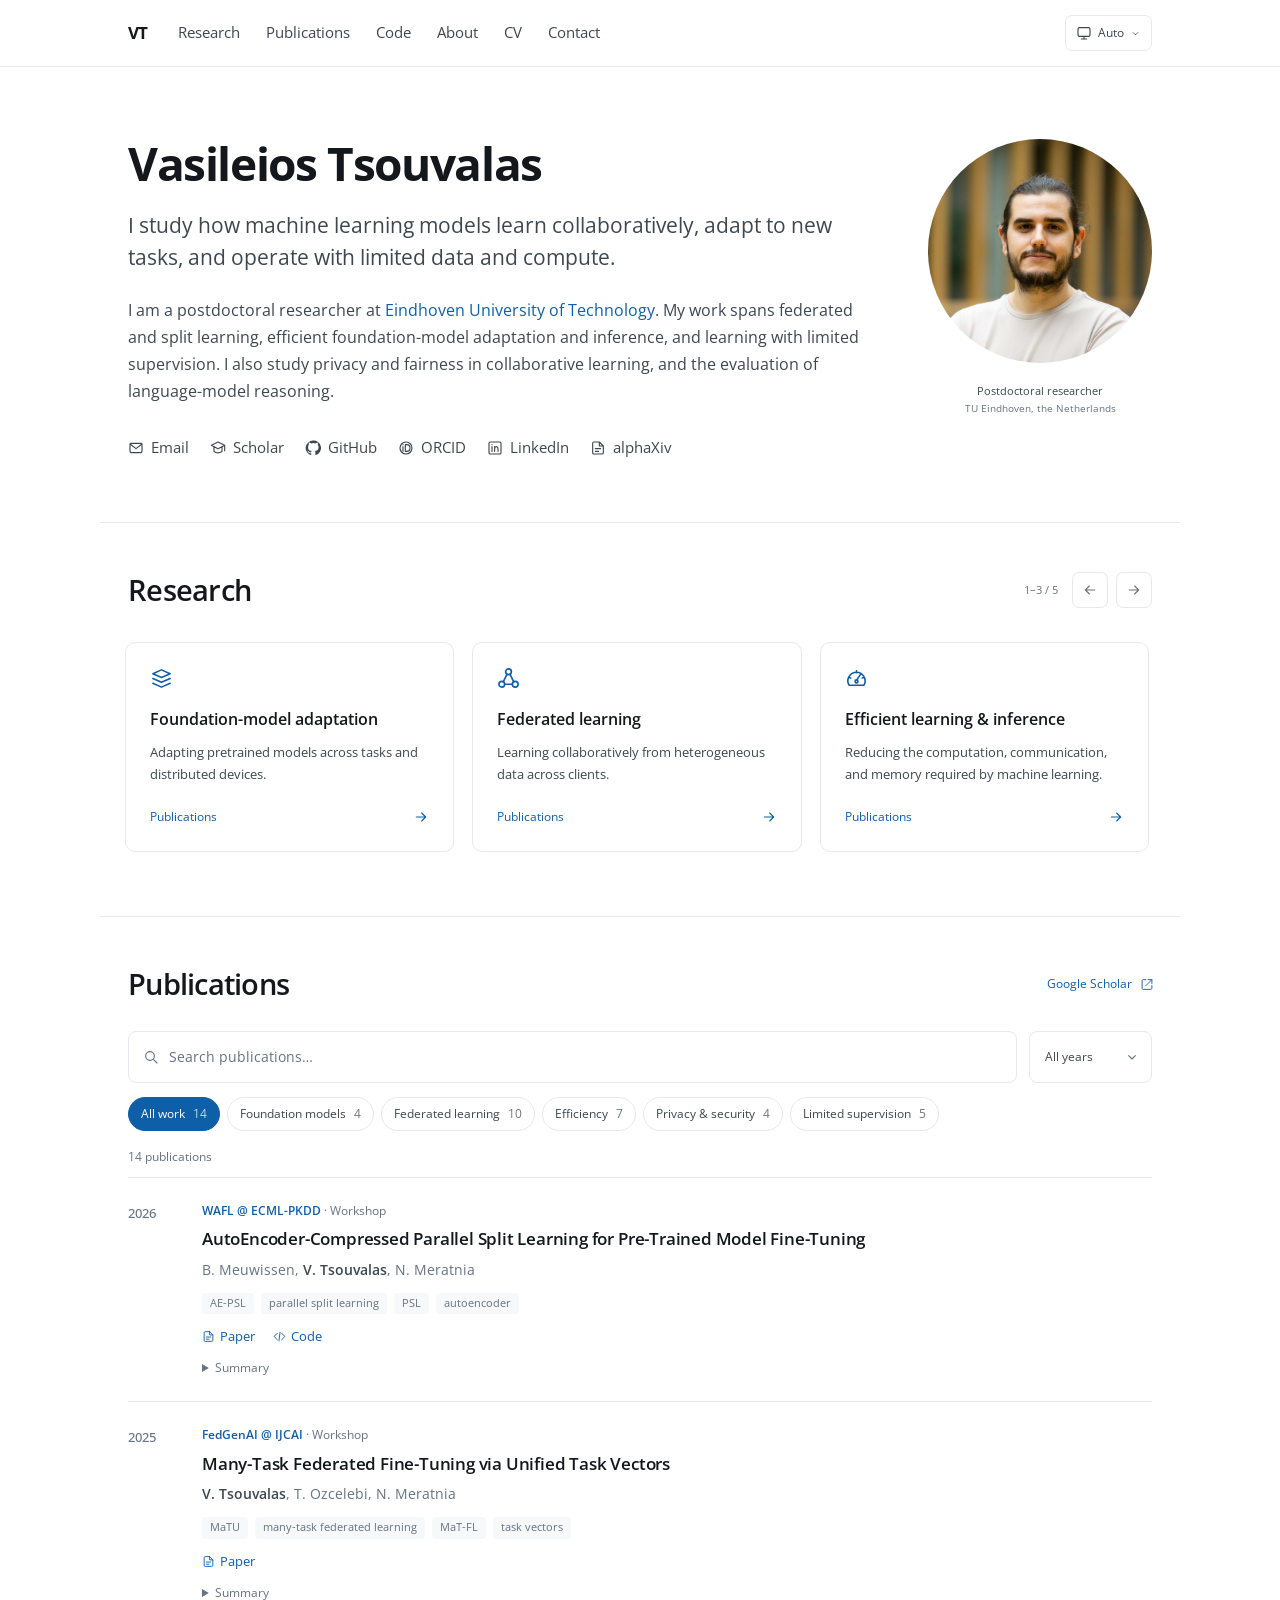
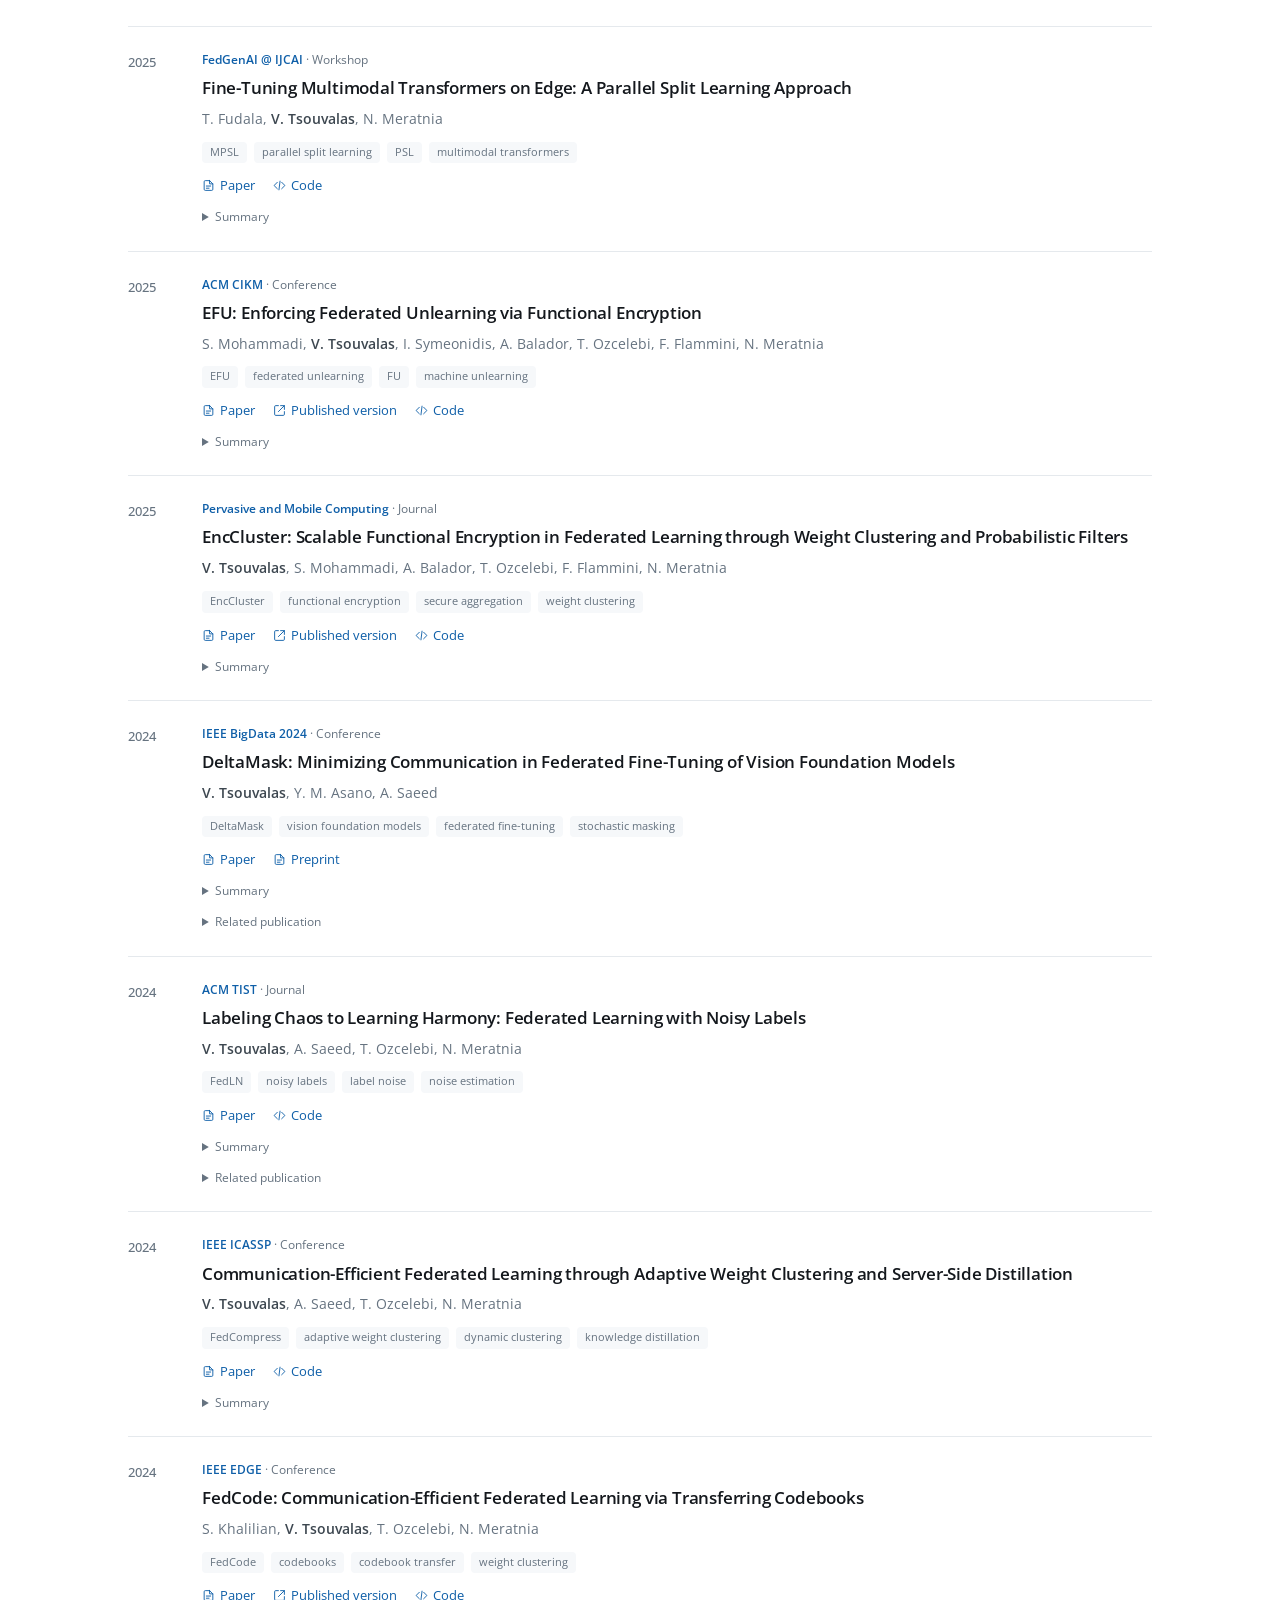
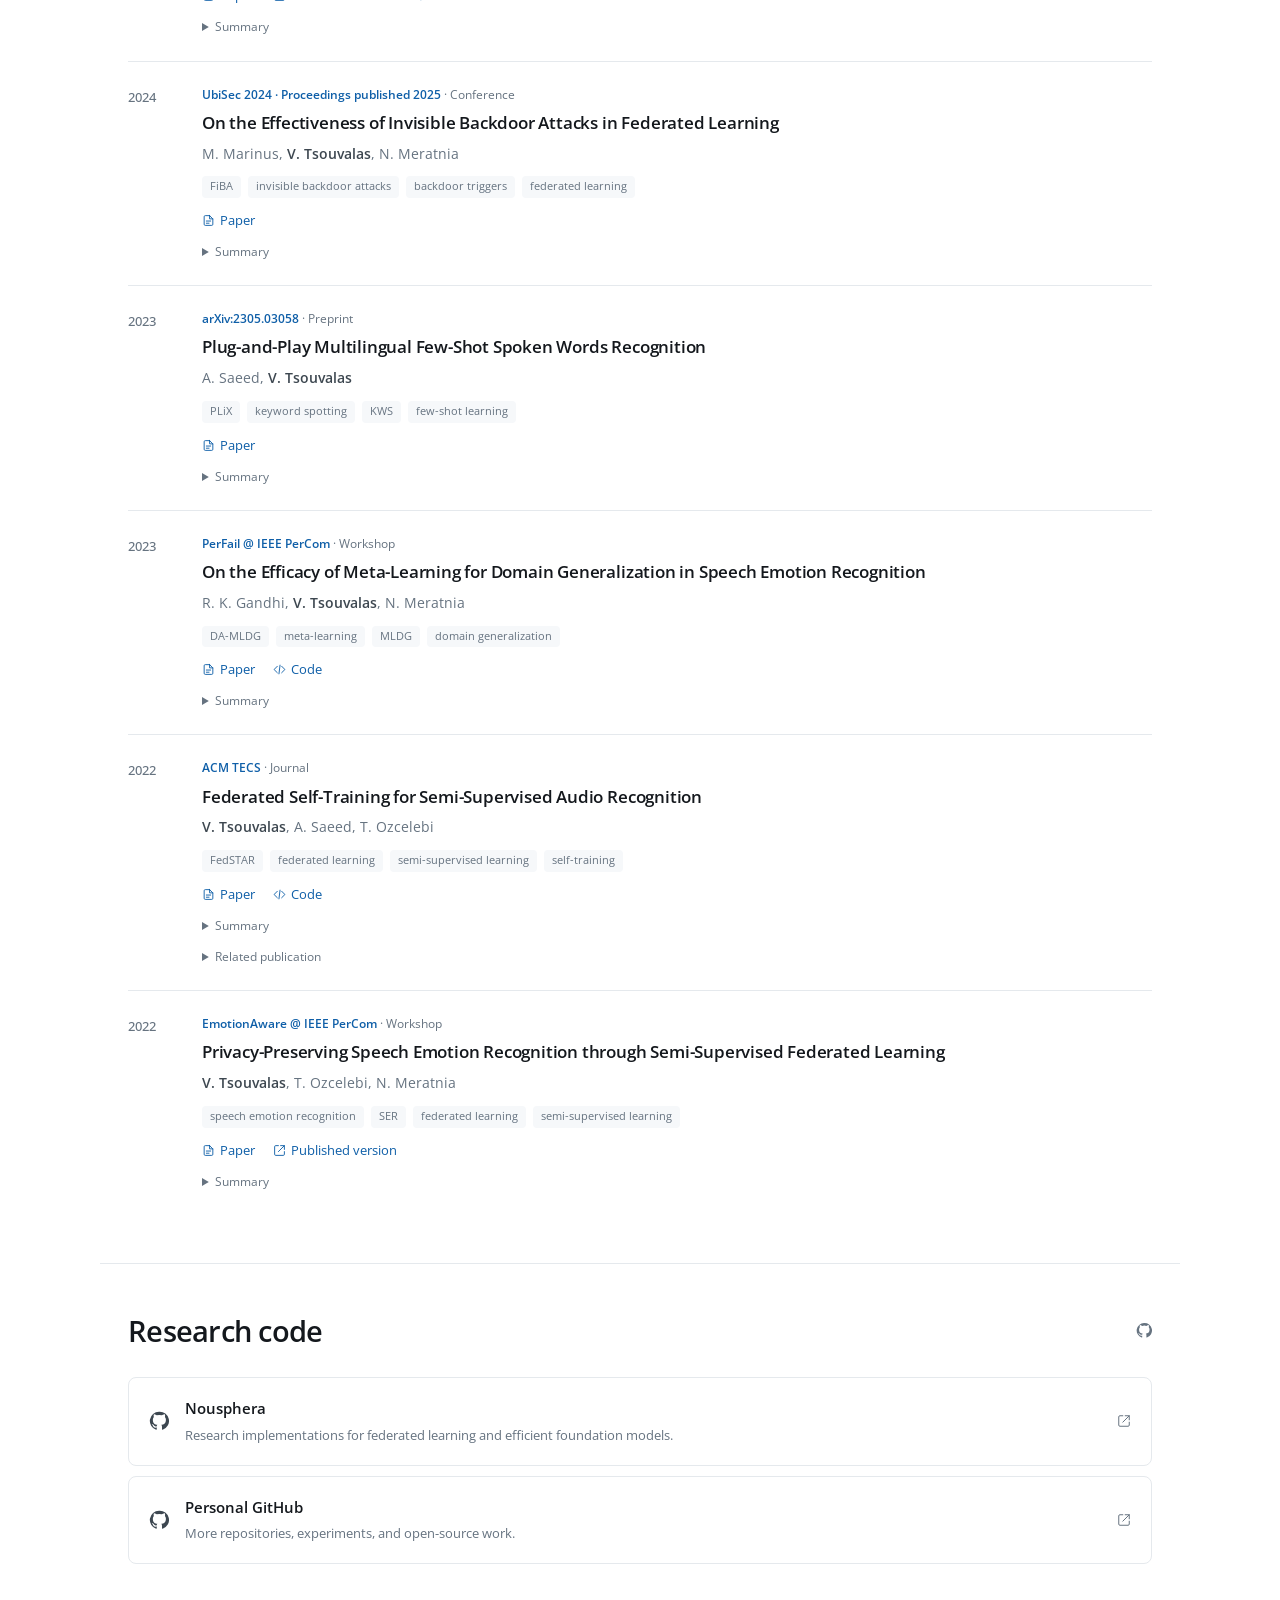
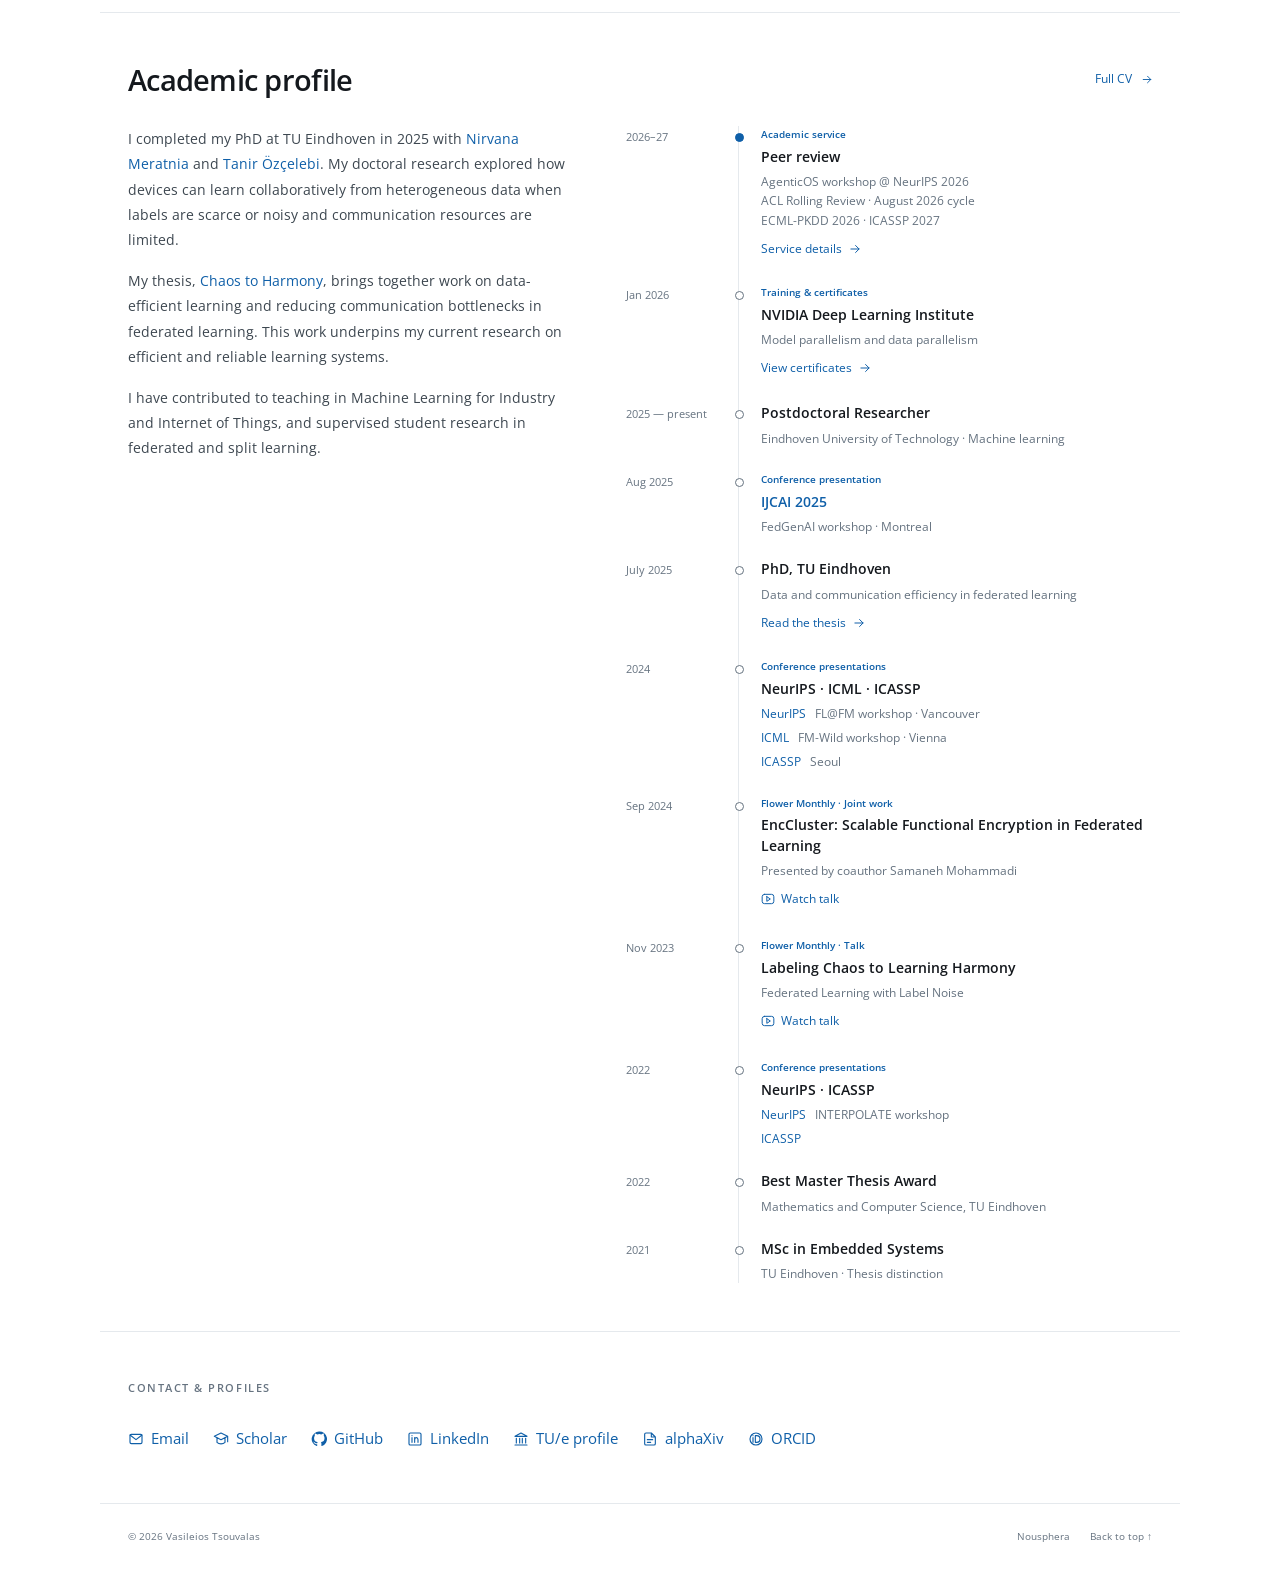
==== commit 081cbeec: "Use Nousphera as the research organization on the personal website" ====
--- a/index.html
+++ b/index.html
@@ -129,7 +129,7 @@
   <div class="pub-year">2024</div>
   <div><div class="pub-meta">ACM TIST <span>· Journal</span></div>
   <h3>Labeling Chaos to Learning Harmony: Federated Learning with Noisy Labels</h3><p class="authors"><strong>V. Tsouvalas</strong>, A. Saeed, T. Ozcelebi, N. Meratnia</p>
-  <div class="pub-keywords" aria-label="Keywords"><span class="pub-keyword" data-keyword="FedLN">FedLN</span><span class="pub-keyword" data-keyword="noisy labels">noisy labels</span><span class="pub-keyword" data-keyword="label noise">label noise</span><span class="pub-keyword" data-keyword="noise estimation">noise estimation</span></div><div class="paper-links"><a href="https://doi.org/10.1145/3626242"><svg class="icon" aria-hidden="true" data-icon="file" viewBox="0 0 24 24" focusable="false" fill="none" stroke="currentColor" stroke-width="1.65" stroke-linecap="round" stroke-linejoin="round"><path d="M14 3H6a2 2 0 0 0-2 2v14a2 2 0 0 0 2 2h12a2 2 0 0 0 2-2V9l-6-6Zm0 0v6h6M8 13h8M8 17h5" /></svg>Paper</a> <a href="https://federatedml.github.io/FedLN/"><svg class="icon" aria-hidden="true" data-icon="external" viewBox="0 0 24 24" focusable="false" fill="none" stroke="currentColor" stroke-width="1.65" stroke-linecap="round" stroke-linejoin="round"><path d="M14 3h7v7m0-7L10 14M10 3H5a2 2 0 0 0-2 2v14a2 2 0 0 0 2 2h14a2 2 0 0 0 2-2v-5" /></svg>Project</a> <a href="https://github.com/Nousphera/FedLN"><svg class="icon" aria-hidden="true" data-icon="code" viewBox="0 0 24 24" focusable="false" fill="none" stroke="currentColor" stroke-width="1.65" stroke-linecap="round" stroke-linejoin="round"><path d="m8 6-6 6 6 6m8-12 6 6-6 6m-3-14-2 16" /></svg>Code</a></div><details class="pub-summary"><summary>Summary</summary><p>FedLN addresses noisy labels during federated model initialization, local training and server aggregation. It estimates each client&#x27;s noise level in a single federated round and uses this estimate to correct labels or reduce the influence of unreliable samples.</p></details><details class="related-publications"><summary>Related publication</summary><ul><li><a href="https://openreview.net/pdf?id=gNHMC4I0Pva">Federated Learning with Noisy Labels: Achieving Generalization in the Face of Label Noise</a> — INTERPOLATE @ NeurIPS 2022 · Workshop</li></ul></details></div>
+  <div class="pub-keywords" aria-label="Keywords"><span class="pub-keyword" data-keyword="FedLN">FedLN</span><span class="pub-keyword" data-keyword="noisy labels">noisy labels</span><span class="pub-keyword" data-keyword="label noise">label noise</span><span class="pub-keyword" data-keyword="noise estimation">noise estimation</span></div><div class="paper-links"><a href="https://doi.org/10.1145/3626242"><svg class="icon" aria-hidden="true" data-icon="file" viewBox="0 0 24 24" focusable="false" fill="none" stroke="currentColor" stroke-width="1.65" stroke-linecap="round" stroke-linejoin="round"><path d="M14 3H6a2 2 0 0 0-2 2v14a2 2 0 0 0 2 2h12a2 2 0 0 0 2-2V9l-6-6Zm0 0v6h6M8 13h8M8 17h5" /></svg>Paper</a> <a href="https://github.com/Nousphera/FedLN"><svg class="icon" aria-hidden="true" data-icon="code" viewBox="0 0 24 24" focusable="false" fill="none" stroke="currentColor" stroke-width="1.65" stroke-linecap="round" stroke-linejoin="round"><path d="m8 6-6 6 6 6m8-12 6 6-6 6m-3-14-2 16" /></svg>Code</a></div><details class="pub-summary"><summary>Summary</summary><p>FedLN addresses noisy labels during federated model initialization, local training and server aggregation. It estimates each client&#x27;s noise level in a single federated round and uses this estimate to correct labels or reduce the influence of unreliable samples.</p></details><details class="related-publications"><summary>Related publication</summary><ul><li><a href="https://openreview.net/pdf?id=gNHMC4I0Pva">Federated Learning with Noisy Labels: Achieving Generalization in the Face of Label Noise</a> — INTERPOLATE @ NeurIPS 2022 · Workshop</li></ul></details></div>
 </article>
 <article class="publication" id="pub-communication-efficient-federated-learning-through-adaptive-weight-clustering-and-server-side-distillation" data-year="2024" data-topics="federated efficient" data-search="Communication-Efficient Federated Learning through Adaptive Weight Clustering and Server-Side Distillation V. Tsouvalas, A. Saeed, T. Ozcelebi, N. Meratnia 2024 IEEE ICASSP Conference federated efficient federated learning efficiency FedCompress adaptive weight clustering dynamic clustering knowledge distillation server-side distillation model compression communication efficiency federated learning inference efficiency FedCompress combines adaptive weight clustering with knowledge distillation on the server to reduce federated communication. Its compression strategy targets communication cost and inference efficiency while retaining model generalization.">
   <div class="pub-year">2024</div>
@@ -179,8 +179,7 @@
 <section id="code" class="section shell code-section" aria-labelledby="code-title">
   <div class="section-heading"><div><h2 id="code-title">Research code</h2></div><svg class="icon section-icon" aria-hidden="true" data-icon="github" viewBox="0 0 24 24" focusable="false" fill="none" stroke="currentColor" stroke-width="1.65" stroke-linecap="round" stroke-linejoin="round"><path fill="currentColor" stroke="none" d="M12 .9a11.1 11.1 0 0 0-3.5 21.6c.6.1.8-.2.8-.5v-2.1c-3.4.7-4.1-1.4-4.1-1.4-.5-1.3-1.3-1.7-1.3-1.7-1.1-.8.1-.8.1-.8 1.2.1 1.8 1.2 1.8 1.2 1.1 1.8 2.8 1.3 3.5 1 .1-.8.4-1.3.8-1.6-2.7-.3-5.5-1.4-5.5-6.2 0-1.4.5-2.5 1.2-3.3-.1-.3-.5-1.6.1-3.3 0 0 1-.3 3.4 1.3a11.5 11.5 0 0 1 6.2 0C18 3.5 19 3.8 19 3.8c.6 1.7.2 3 .1 3.3.8.8 1.2 1.9 1.2 3.3 0 4.8-2.9 5.9-5.6 6.2.5.4.9 1.1.9 2.2V22c0 .3.2.6.8.5A11.1 11.1 0 0 0 12 .9Z" /></svg></div>
   <div class="resource-list">
-    <a class="resource" href="https://github.com/Nousphera"><svg class="icon " aria-hidden="true" data-icon="github" viewBox="0 0 24 24" focusable="false" fill="none" stroke="currentColor" stroke-width="1.65" stroke-linecap="round" stroke-linejoin="round"><path fill="currentColor" stroke="none" d="M12 .9a11.1 11.1 0 0 0-3.5 21.6c.6.1.8-.2.8-.5v-2.1c-3.4.7-4.1-1.4-4.1-1.4-.5-1.3-1.3-1.7-1.3-1.7-1.1-.8.1-.8.1-.8 1.2.1 1.8 1.2 1.8 1.2 1.1 1.8 2.8 1.3 3.5 1 .1-.8.4-1.3.8-1.6-2.7-.3-5.5-1.4-5.5-6.2 0-1.4.5-2.5 1.2-3.3-.1-.3-.5-1.6.1-3.3 0 0 1-.3 3.4 1.3a11.5 11.5 0 0 1 6.2 0C18 3.5 19 3.8 19 3.8c.6 1.7.2 3 .1 3.3.8.8 1.2 1.9 1.2 3.3 0 4.8-2.9 5.9-5.6 6.2.5.4.9 1.1.9 2.2V22c0 .3.2.6.8.5A11.1 11.1 0 0 0 12 .9Z" /></svg><span><strong>Nousphera</strong><span>Current research implementations, including MPSL and AE-PSL.</span></span><svg class="icon " aria-hidden="true" data-icon="external" viewBox="0 0 24 24" focusable="false" fill="none" stroke="currentColor" stroke-width="1.65" stroke-linecap="round" stroke-linejoin="round"><path d="M14 3h7v7m0-7L10 14M10 3H5a2 2 0 0 0-2 2v14a2 2 0 0 0 2 2h14a2 2 0 0 0 2-2v-5" /></svg></a>
-    <a class="resource" href="https://github.com/FederatedML"><svg class="icon " aria-hidden="true" data-icon="github" viewBox="0 0 24 24" focusable="false" fill="none" stroke="currentColor" stroke-width="1.65" stroke-linecap="round" stroke-linejoin="round"><path fill="currentColor" stroke="none" d="M12 .9a11.1 11.1 0 0 0-3.5 21.6c.6.1.8-.2.8-.5v-2.1c-3.4.7-4.1-1.4-4.1-1.4-.5-1.3-1.3-1.7-1.3-1.7-1.1-.8.1-.8.1-.8 1.2.1 1.8 1.2 1.8 1.2 1.1 1.8 2.8 1.3 3.5 1 .1-.8.4-1.3.8-1.6-2.7-.3-5.5-1.4-5.5-6.2 0-1.4.5-2.5 1.2-3.3-.1-.3-.5-1.6.1-3.3 0 0 1-.3 3.4 1.3a11.5 11.5 0 0 1 6.2 0C18 3.5 19 3.8 19 3.8c.6 1.7.2 3 .1 3.3.8.8 1.2 1.9 1.2 3.3 0 4.8-2.9 5.9-5.6 6.2.5.4.9 1.1.9 2.2V22c0 .3.2.6.8.5A11.1 11.1 0 0 0 12 .9Z" /></svg><span><strong>FederatedML</strong><span>Original repositories and project pages for our federated learning work.</span></span><svg class="icon " aria-hidden="true" data-icon="external" viewBox="0 0 24 24" focusable="false" fill="none" stroke="currentColor" stroke-width="1.65" stroke-linecap="round" stroke-linejoin="round"><path d="M14 3h7v7m0-7L10 14M10 3H5a2 2 0 0 0-2 2v14a2 2 0 0 0 2 2h14a2 2 0 0 0 2-2v-5" /></svg></a>
+    <a class="resource" href="https://github.com/Nousphera"><svg class="icon " aria-hidden="true" data-icon="github" viewBox="0 0 24 24" focusable="false" fill="none" stroke="currentColor" stroke-width="1.65" stroke-linecap="round" stroke-linejoin="round"><path fill="currentColor" stroke="none" d="M12 .9a11.1 11.1 0 0 0-3.5 21.6c.6.1.8-.2.8-.5v-2.1c-3.4.7-4.1-1.4-4.1-1.4-.5-1.3-1.3-1.7-1.3-1.7-1.1-.8.1-.8.1-.8 1.2.1 1.8 1.2 1.8 1.2 1.1 1.8 2.8 1.3 3.5 1 .1-.8.4-1.3.8-1.6-2.7-.3-5.5-1.4-5.5-6.2 0-1.4.5-2.5 1.2-3.3-.1-.3-.5-1.6.1-3.3 0 0 1-.3 3.4 1.3a11.5 11.5 0 0 1 6.2 0C18 3.5 19 3.8 19 3.8c.6 1.7.2 3 .1 3.3.8.8 1.2 1.9 1.2 3.3 0 4.8-2.9 5.9-5.6 6.2.5.4.9 1.1.9 2.2V22c0 .3.2.6.8.5A11.1 11.1 0 0 0 12 .9Z" /></svg><span><strong>Nousphera</strong><span>Research implementations for federated learning and efficient foundation models.</span></span><svg class="icon " aria-hidden="true" data-icon="external" viewBox="0 0 24 24" focusable="false" fill="none" stroke="currentColor" stroke-width="1.65" stroke-linecap="round" stroke-linejoin="round"><path d="M14 3h7v7m0-7L10 14M10 3H5a2 2 0 0 0-2 2v14a2 2 0 0 0 2 2h14a2 2 0 0 0 2-2v-5" /></svg></a>
     <a class="resource" href="https://github.com/vtsouval"><svg class="icon " aria-hidden="true" data-icon="github" viewBox="0 0 24 24" focusable="false" fill="none" stroke="currentColor" stroke-width="1.65" stroke-linecap="round" stroke-linejoin="round"><path fill="currentColor" stroke="none" d="M12 .9a11.1 11.1 0 0 0-3.5 21.6c.6.1.8-.2.8-.5v-2.1c-3.4.7-4.1-1.4-4.1-1.4-.5-1.3-1.3-1.7-1.3-1.7-1.1-.8.1-.8.1-.8 1.2.1 1.8 1.2 1.8 1.2 1.1 1.8 2.8 1.3 3.5 1 .1-.8.4-1.3.8-1.6-2.7-.3-5.5-1.4-5.5-6.2 0-1.4.5-2.5 1.2-3.3-.1-.3-.5-1.6.1-3.3 0 0 1-.3 3.4 1.3a11.5 11.5 0 0 1 6.2 0C18 3.5 19 3.8 19 3.8c.6 1.7.2 3 .1 3.3.8.8 1.2 1.9 1.2 3.3 0 4.8-2.9 5.9-5.6 6.2.5.4.9 1.1.9 2.2V22c0 .3.2.6.8.5A11.1 11.1 0 0 0 12 .9Z" /></svg><span><strong>Personal GitHub</strong><span>More repositories, experiments, and open-source work.</span></span><svg class="icon " aria-hidden="true" data-icon="external" viewBox="0 0 24 24" focusable="false" fill="none" stroke="currentColor" stroke-width="1.65" stroke-linecap="round" stroke-linejoin="round"><path d="M14 3h7v7m0-7L10 14M10 3H5a2 2 0 0 0-2 2v14a2 2 0 0 0 2 2h14a2 2 0 0 0 2-2v-5" /></svg></a>
   </div>
 </section>
@@ -214,6 +213,6 @@
   </div>
 </section>
 </main>
-<footer class="shell footer"><span>© 2026 Vasileios Tsouvalas</span><div><a href="https://github.com/Nousphera">Nousphera</a><a href="https://github.com/FederatedML">FederatedML</a><a href="#main">Back to top ↑</a></div></footer>
+<footer class="shell footer"><span>© 2026 Vasileios Tsouvalas</span><div><a href="https://github.com/Nousphera">Nousphera</a><a href="#main">Back to top ↑</a></div></footer>
 </body>
 </html>
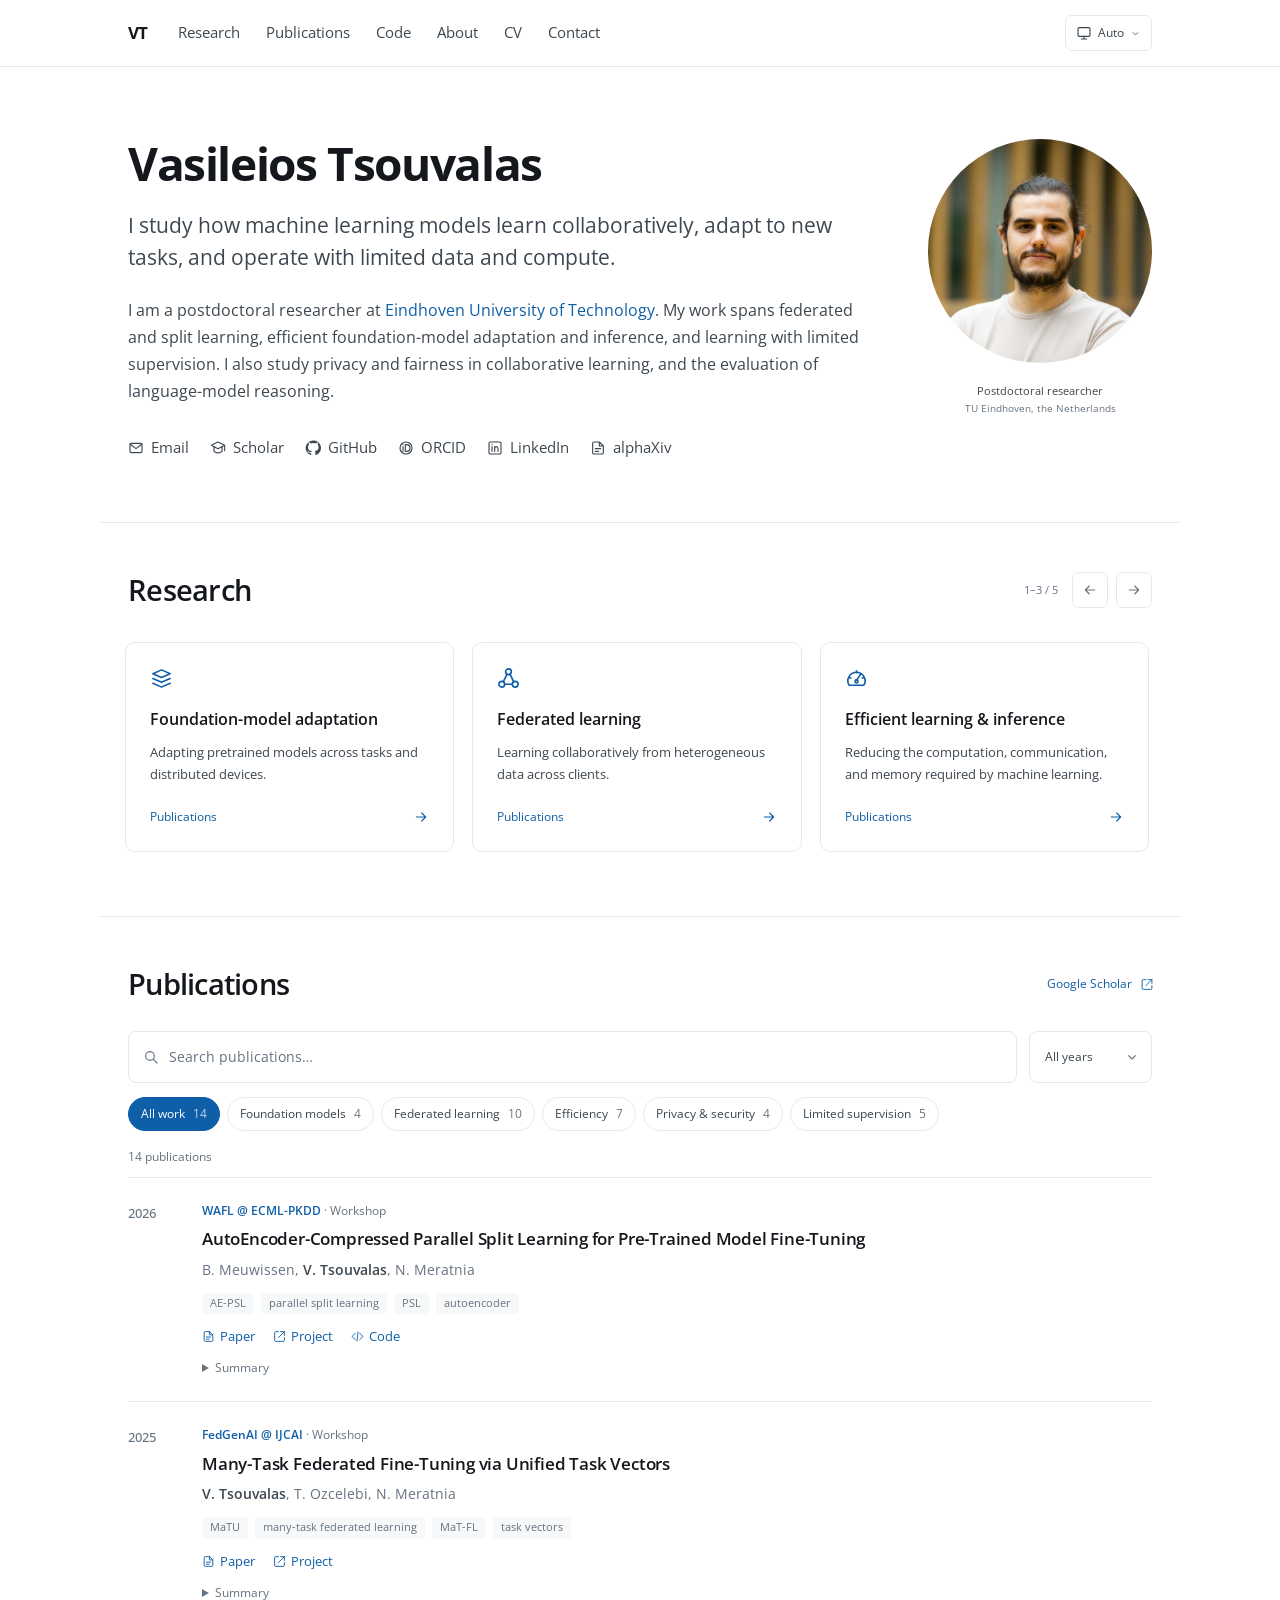
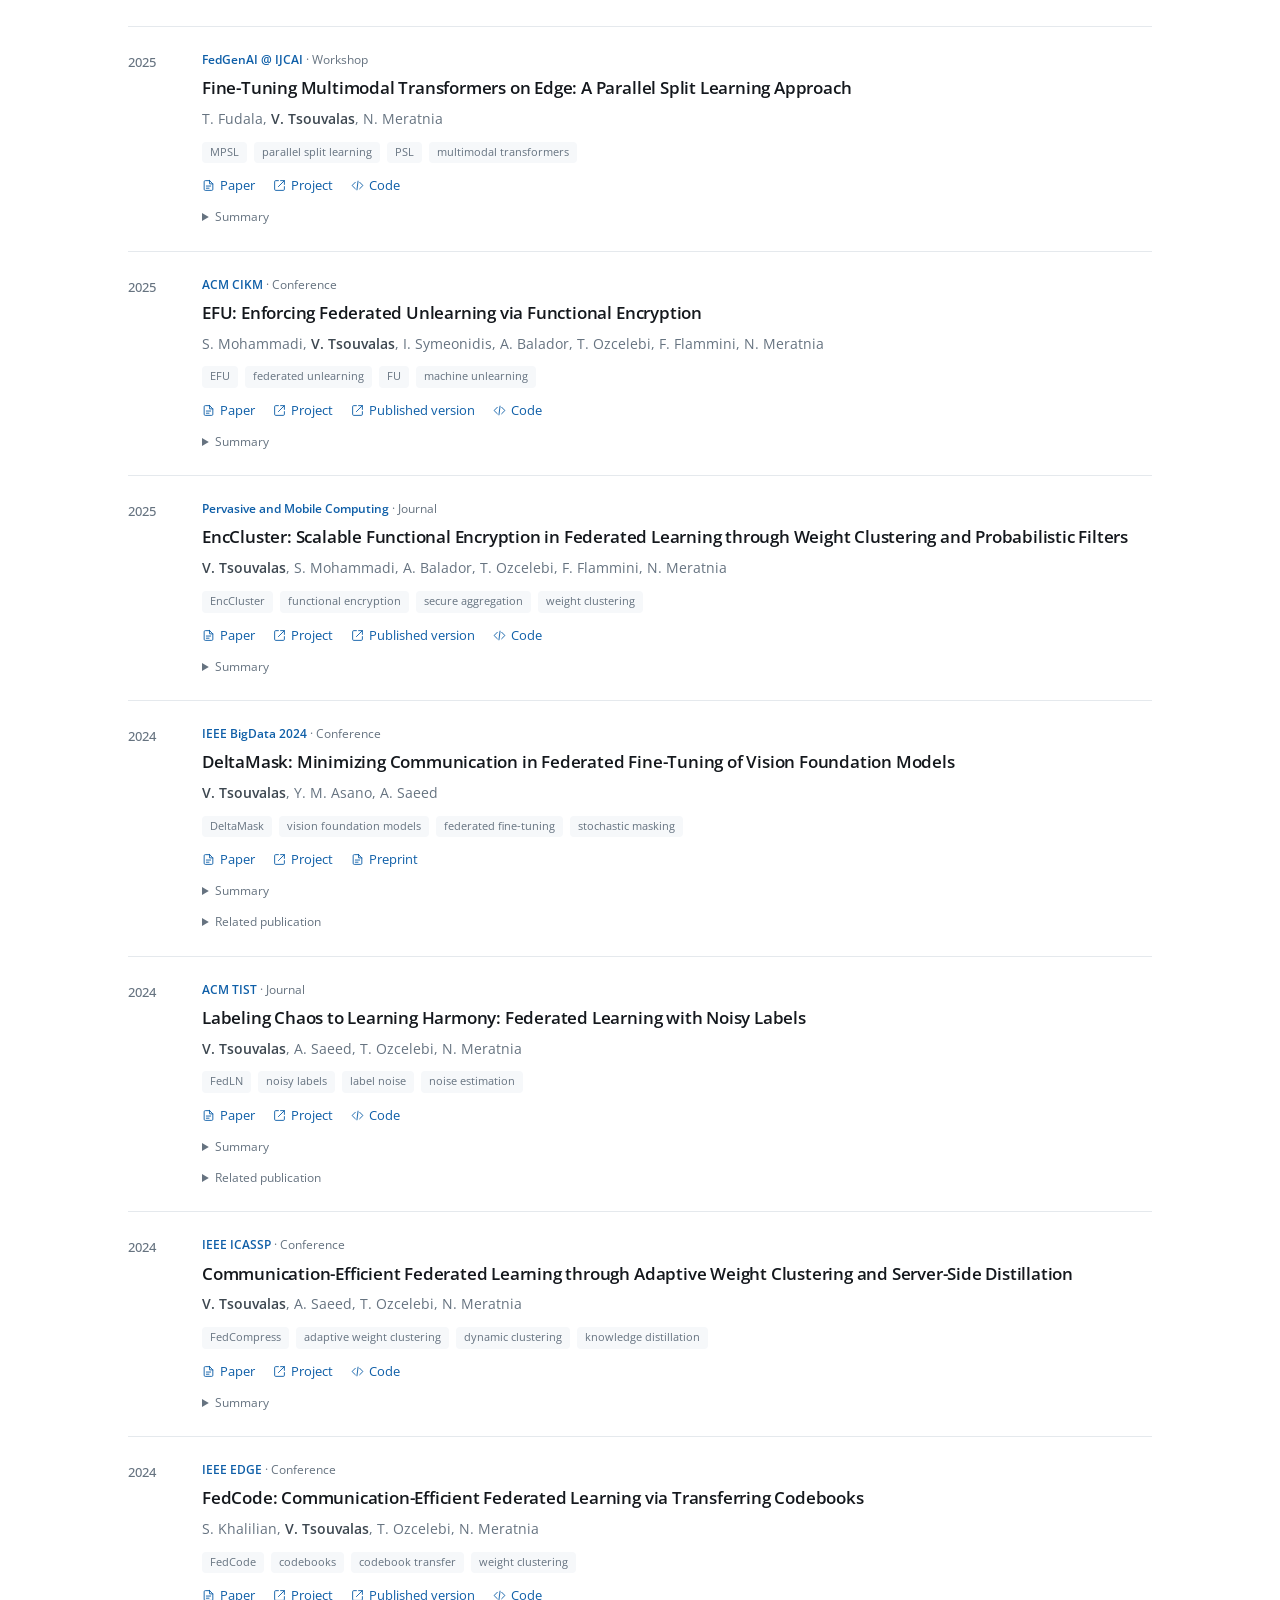
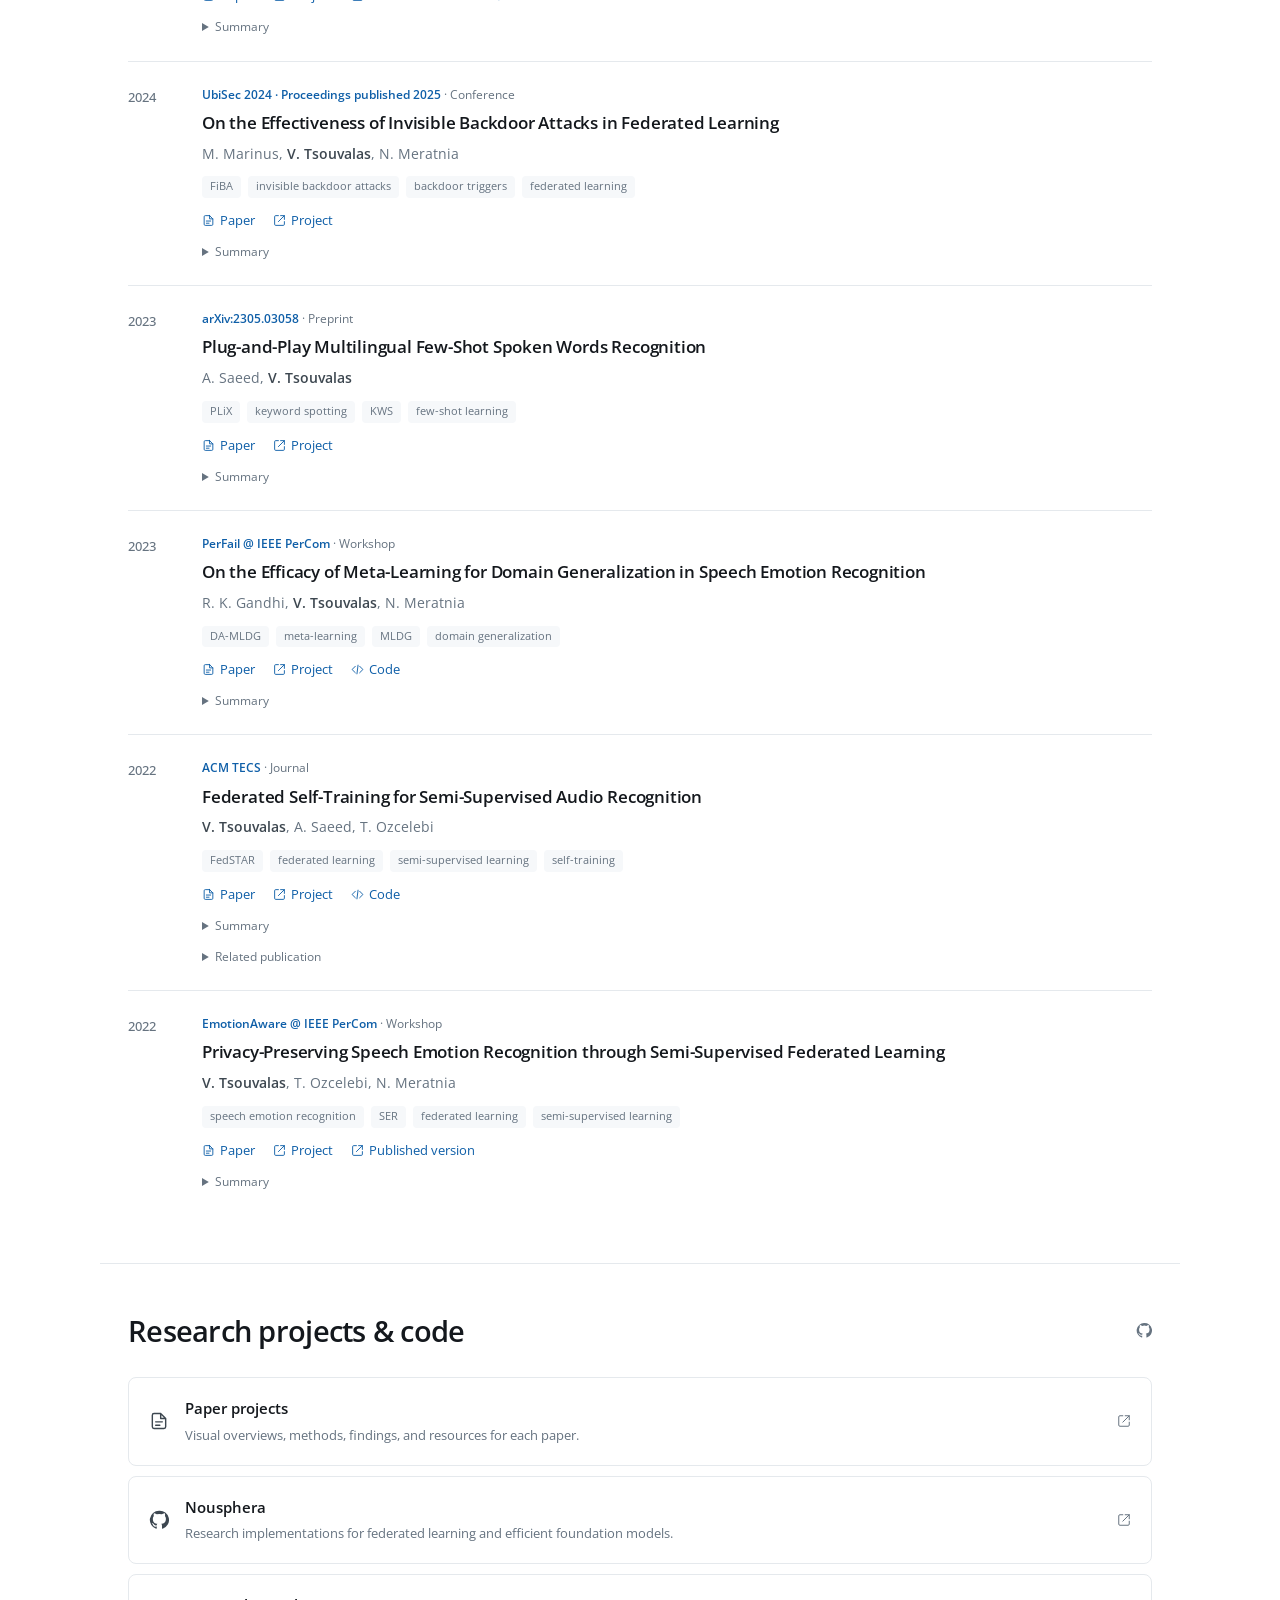
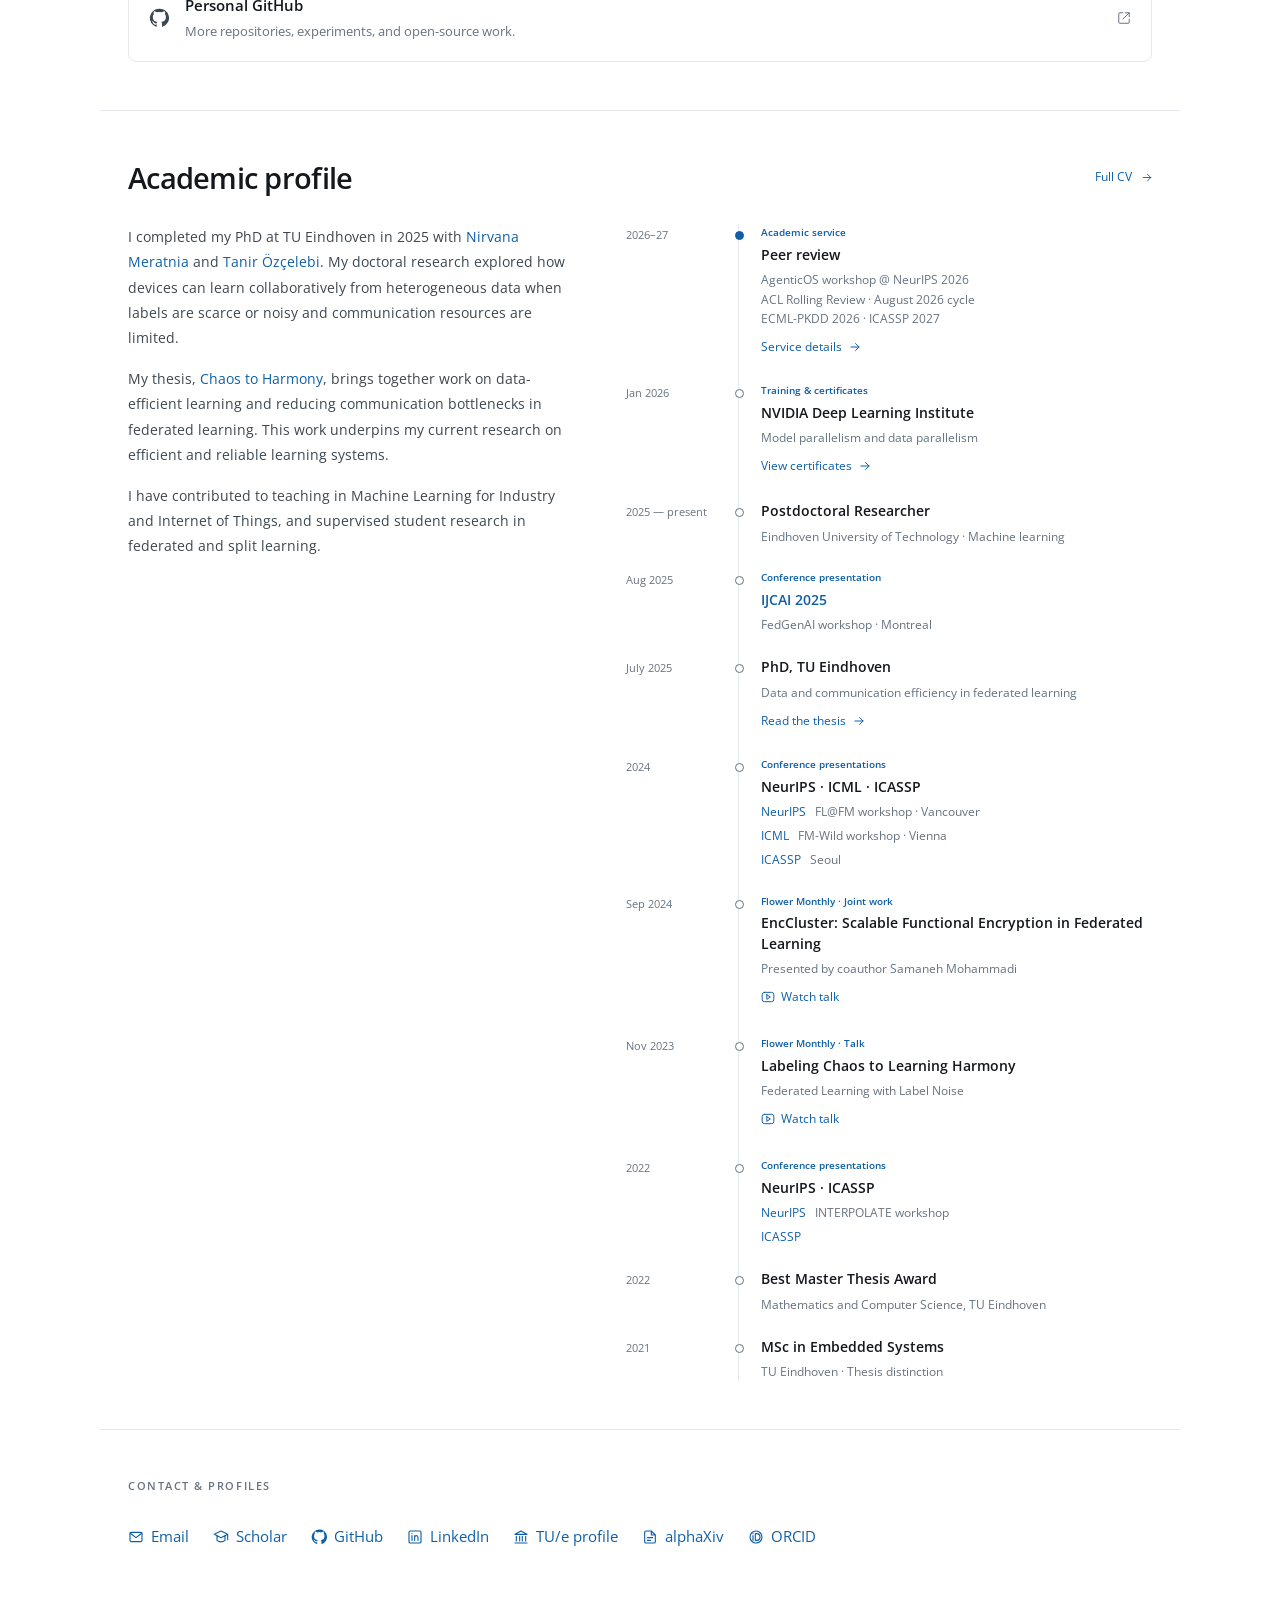
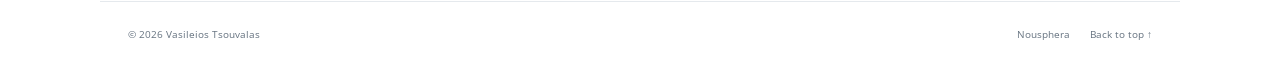
==== commit c46c0f22: "Link all publications to Nousphera project pages" ====
--- a/index.html
+++ b/index.html
@@ -93,92 +93,93 @@
   <div class="pub-year">2026</div>
   <div><div class="pub-meta">WAFL @ ECML-PKDD <span>· Workshop</span></div>
   <h3>AutoEncoder-Compressed Parallel Split Learning for Pre-Trained Model Fine-Tuning</h3><p class="authors">B. Meuwissen, <strong>V. Tsouvalas</strong>, N. Meratnia</p>
-  <div class="pub-keywords" aria-label="Keywords"><span class="pub-keyword" data-keyword="AE-PSL">AE-PSL</span><span class="pub-keyword" data-keyword="parallel split learning">parallel split learning</span><span class="pub-keyword" data-keyword="PSL">PSL</span><span class="pub-keyword" data-keyword="autoencoder">autoencoder</span></div><div class="paper-links"><a href="https://arxiv.org/abs/2607.17913"><svg class="icon" aria-hidden="true" data-icon="file" viewBox="0 0 24 24" focusable="false" fill="none" stroke="currentColor" stroke-width="1.65" stroke-linecap="round" stroke-linejoin="round"><path d="M14 3H6a2 2 0 0 0-2 2v14a2 2 0 0 0 2 2h12a2 2 0 0 0 2-2V9l-6-6Zm0 0v6h6M8 13h8M8 17h5" /></svg>Paper</a> <a href="https://github.com/Nousphera/AE_PSL"><svg class="icon" aria-hidden="true" data-icon="code" viewBox="0 0 24 24" focusable="false" fill="none" stroke="currentColor" stroke-width="1.65" stroke-linecap="round" stroke-linejoin="round"><path d="m8 6-6 6 6 6m8-12 6 6-6 6m-3-14-2 16" /></svg>Code</a></div><details class="pub-summary"><summary>Summary</summary><p>AE-PSL uses a lightweight autoencoder to compress activations and gradients exchanged during parallel split learning. A two-stage alignment procedure adapts the compressor to a pre-trained foundation model and client-specific feature distributions before distributed fine-tuning.</p></details></div>
+  <div class="pub-keywords" aria-label="Keywords"><span class="pub-keyword" data-keyword="AE-PSL">AE-PSL</span><span class="pub-keyword" data-keyword="parallel split learning">parallel split learning</span><span class="pub-keyword" data-keyword="PSL">PSL</span><span class="pub-keyword" data-keyword="autoencoder">autoencoder</span></div><div class="paper-links"><a href="https://arxiv.org/abs/2607.17913"><svg class="icon" aria-hidden="true" data-icon="file" viewBox="0 0 24 24" focusable="false" fill="none" stroke="currentColor" stroke-width="1.65" stroke-linecap="round" stroke-linejoin="round"><path d="M14 3H6a2 2 0 0 0-2 2v14a2 2 0 0 0 2 2h12a2 2 0 0 0 2-2V9l-6-6Zm0 0v6h6M8 13h8M8 17h5" /></svg>Paper</a> <a href="https://nousphera.github.io/projects/ae-psl/"><svg class="icon" aria-hidden="true" data-icon="external" viewBox="0 0 24 24" focusable="false" fill="none" stroke="currentColor" stroke-width="1.65" stroke-linecap="round" stroke-linejoin="round"><path d="M14 3h7v7m0-7L10 14M10 3H5a2 2 0 0 0-2 2v14a2 2 0 0 0 2 2h14a2 2 0 0 0 2-2v-5" /></svg>Project</a> <a href="https://github.com/Nousphera/AE_PSL"><svg class="icon" aria-hidden="true" data-icon="code" viewBox="0 0 24 24" focusable="false" fill="none" stroke="currentColor" stroke-width="1.65" stroke-linecap="round" stroke-linejoin="round"><path d="m8 6-6 6 6 6m8-12 6 6-6 6m-3-14-2 16" /></svg>Code</a></div><details class="pub-summary"><summary>Summary</summary><p>AE-PSL uses a lightweight autoencoder to compress activations and gradients exchanged during parallel split learning. A two-stage alignment procedure adapts the compressor to a pre-trained foundation model and client-specific feature distributions before distributed fine-tuning.</p></details></div>
 </article>
 <article class="publication" id="pub-many-task-federated-fine-tuning-via-unified-task-vectors" data-year="2025" data-topics="federated foundation" data-search="Many-Task Federated Fine-Tuning via Unified Task Vectors V. Tsouvalas, T. Ozcelebi, N. Meratnia 2025 FedGenAI @ IJCAI Workshop federated foundation federated learning foundation models MaTU many-task federated learning MaT-FL task vectors task heterogeneity model merging task similarity knowledge transfer federated fine-tuning MaTU combines task vectors into a shared representation for federated clients with different or multiple tasks. Lightweight task-specific modulators support transfer between related tasks while separating dissimilar ones, without storing a separate client model at the server.">
   <div class="pub-year">2025</div>
   <div><div class="pub-meta">FedGenAI @ IJCAI <span>· Workshop</span></div>
   <h3>Many-Task Federated Fine-Tuning via Unified Task Vectors</h3><p class="authors"><strong>V. Tsouvalas</strong>, T. Ozcelebi, N. Meratnia</p>
-  <div class="pub-keywords" aria-label="Keywords"><span class="pub-keyword" data-keyword="MaTU">MaTU</span><span class="pub-keyword" data-keyword="many-task federated learning">many-task federated learning</span><span class="pub-keyword" data-keyword="MaT-FL">MaT-FL</span><span class="pub-keyword" data-keyword="task vectors">task vectors</span></div><div class="paper-links"><a href="https://arxiv.org/abs/2502.06376"><svg class="icon" aria-hidden="true" data-icon="file" viewBox="0 0 24 24" focusable="false" fill="none" stroke="currentColor" stroke-width="1.65" stroke-linecap="round" stroke-linejoin="round"><path d="M14 3H6a2 2 0 0 0-2 2v14a2 2 0 0 0 2 2h12a2 2 0 0 0 2-2V9l-6-6Zm0 0v6h6M8 13h8M8 17h5" /></svg>Paper</a></div><details class="pub-summary"><summary>Summary</summary><p>MaTU combines task vectors into a shared representation for federated clients with different or multiple tasks. Lightweight task-specific modulators support transfer between related tasks while separating dissimilar ones, without storing a separate client model at the server.</p></details></div>
+  <div class="pub-keywords" aria-label="Keywords"><span class="pub-keyword" data-keyword="MaTU">MaTU</span><span class="pub-keyword" data-keyword="many-task federated learning">many-task federated learning</span><span class="pub-keyword" data-keyword="MaT-FL">MaT-FL</span><span class="pub-keyword" data-keyword="task vectors">task vectors</span></div><div class="paper-links"><a href="https://arxiv.org/abs/2502.06376"><svg class="icon" aria-hidden="true" data-icon="file" viewBox="0 0 24 24" focusable="false" fill="none" stroke="currentColor" stroke-width="1.65" stroke-linecap="round" stroke-linejoin="round"><path d="M14 3H6a2 2 0 0 0-2 2v14a2 2 0 0 0 2 2h12a2 2 0 0 0 2-2V9l-6-6Zm0 0v6h6M8 13h8M8 17h5" /></svg>Paper</a> <a href="https://nousphera.github.io/projects/matu/"><svg class="icon" aria-hidden="true" data-icon="external" viewBox="0 0 24 24" focusable="false" fill="none" stroke="currentColor" stroke-width="1.65" stroke-linecap="round" stroke-linejoin="round"><path d="M14 3h7v7m0-7L10 14M10 3H5a2 2 0 0 0-2 2v14a2 2 0 0 0 2 2h14a2 2 0 0 0 2-2v-5" /></svg>Project</a></div><details class="pub-summary"><summary>Summary</summary><p>MaTU combines task vectors into a shared representation for federated clients with different or multiple tasks. Lightweight task-specific modulators support transfer between related tasks while separating dissimilar ones, without storing a separate client model at the server.</p></details></div>
 </article>
 <article class="publication" id="pub-fine-tuning-multimodal-transformers-on-edge-a-parallel-split-learning-approach" data-year="2025" data-topics="efficient foundation" data-search="Fine-Tuning Multimodal Transformers on Edge: A Parallel Split Learning Approach T. Fudala, V. Tsouvalas, N. Meratnia 2025 FedGenAI @ IJCAI Workshop efficient foundation efficiency foundation models MPSL parallel split learning PSL multimodal transformers edge AI foundation models fine-tuning audio-visual understanding image-text retrieval MPSL fine-tunes multimodal transformers through parallel split learning, using lightweight client tokenizers and a shared modality-agnostic encoder. It reduces client computation while avoiding label sharing, synchronized client execution and separate server models for each client.">
   <div class="pub-year">2025</div>
   <div><div class="pub-meta">FedGenAI @ IJCAI <span>· Workshop</span></div>
   <h3>Fine-Tuning Multimodal Transformers on Edge: A Parallel Split Learning Approach</h3><p class="authors">T. Fudala, <strong>V. Tsouvalas</strong>, N. Meratnia</p>
-  <div class="pub-keywords" aria-label="Keywords"><span class="pub-keyword" data-keyword="MPSL">MPSL</span><span class="pub-keyword" data-keyword="parallel split learning">parallel split learning</span><span class="pub-keyword" data-keyword="PSL">PSL</span><span class="pub-keyword" data-keyword="multimodal transformers">multimodal transformers</span></div><div class="paper-links"><a href="https://arxiv.org/abs/2502.06355"><svg class="icon" aria-hidden="true" data-icon="file" viewBox="0 0 24 24" focusable="false" fill="none" stroke="currentColor" stroke-width="1.65" stroke-linecap="round" stroke-linejoin="round"><path d="M14 3H6a2 2 0 0 0-2 2v14a2 2 0 0 0 2 2h12a2 2 0 0 0 2-2V9l-6-6Zm0 0v6h6M8 13h8M8 17h5" /></svg>Paper</a> <a href="https://github.com/Nousphera/MPSL"><svg class="icon" aria-hidden="true" data-icon="code" viewBox="0 0 24 24" focusable="false" fill="none" stroke="currentColor" stroke-width="1.65" stroke-linecap="round" stroke-linejoin="round"><path d="m8 6-6 6 6 6m8-12 6 6-6 6m-3-14-2 16" /></svg>Code</a></div><details class="pub-summary"><summary>Summary</summary><p>MPSL fine-tunes multimodal transformers through parallel split learning, using lightweight client tokenizers and a shared modality-agnostic encoder. It reduces client computation while avoiding label sharing, synchronized client execution and separate server models for each client.</p></details></div>
+  <div class="pub-keywords" aria-label="Keywords"><span class="pub-keyword" data-keyword="MPSL">MPSL</span><span class="pub-keyword" data-keyword="parallel split learning">parallel split learning</span><span class="pub-keyword" data-keyword="PSL">PSL</span><span class="pub-keyword" data-keyword="multimodal transformers">multimodal transformers</span></div><div class="paper-links"><a href="https://arxiv.org/abs/2502.06355"><svg class="icon" aria-hidden="true" data-icon="file" viewBox="0 0 24 24" focusable="false" fill="none" stroke="currentColor" stroke-width="1.65" stroke-linecap="round" stroke-linejoin="round"><path d="M14 3H6a2 2 0 0 0-2 2v14a2 2 0 0 0 2 2h12a2 2 0 0 0 2-2V9l-6-6Zm0 0v6h6M8 13h8M8 17h5" /></svg>Paper</a> <a href="https://nousphera.github.io/projects/mpsl/"><svg class="icon" aria-hidden="true" data-icon="external" viewBox="0 0 24 24" focusable="false" fill="none" stroke="currentColor" stroke-width="1.65" stroke-linecap="round" stroke-linejoin="round"><path d="M14 3h7v7m0-7L10 14M10 3H5a2 2 0 0 0-2 2v14a2 2 0 0 0 2 2h14a2 2 0 0 0 2-2v-5" /></svg>Project</a> <a href="https://github.com/Nousphera/MPSL"><svg class="icon" aria-hidden="true" data-icon="code" viewBox="0 0 24 24" focusable="false" fill="none" stroke="currentColor" stroke-width="1.65" stroke-linecap="round" stroke-linejoin="round"><path d="m8 6-6 6 6 6m8-12 6 6-6 6m-3-14-2 16" /></svg>Code</a></div><details class="pub-summary"><summary>Summary</summary><p>MPSL fine-tunes multimodal transformers through parallel split learning, using lightweight client tokenizers and a shared modality-agnostic encoder. It reduces client computation while avoiding label sharing, synchronized client execution and separate server models for each client.</p></details></div>
 </article>
 <article class="publication" id="pub-efu-enforcing-federated-unlearning-via-functional-encryption" data-year="2025" data-topics="privacy federated" data-search="EFU: Enforcing Federated Unlearning via Functional Encryption S. Mohammadi, V. Tsouvalas, I. Symeonidis, A. Balador, T. Ozcelebi, F. Flammini, N. Meratnia 2025 ACM CIKM Conference privacy federated privacy security federated learning EFU federated unlearning FU machine unlearning functional encryption unlearning privacy encrypted aggregation adversarial examples parameter importance EFU uses functional encryption to enforce client-initiated federated unlearning while concealing unlearning requests from the aggregation server. Auxiliary losses aim to hide behavioral and parameter changes while removing the influence of forgotten data.">
   <div class="pub-year">2025</div>
   <div><div class="pub-meta">ACM CIKM <span>· Conference</span></div>
   <h3>EFU: Enforcing Federated Unlearning via Functional Encryption</h3><p class="authors">S. Mohammadi, <strong>V. Tsouvalas</strong>, I. Symeonidis, A. Balador, T. Ozcelebi, F. Flammini, N. Meratnia</p>
-  <div class="pub-keywords" aria-label="Keywords"><span class="pub-keyword" data-keyword="EFU">EFU</span><span class="pub-keyword" data-keyword="federated unlearning">federated unlearning</span><span class="pub-keyword" data-keyword="FU">FU</span><span class="pub-keyword" data-keyword="machine unlearning">machine unlearning</span></div><div class="paper-links"><a href="https://arxiv.org/abs/2508.07873"><svg class="icon" aria-hidden="true" data-icon="file" viewBox="0 0 24 24" focusable="false" fill="none" stroke="currentColor" stroke-width="1.65" stroke-linecap="round" stroke-linejoin="round"><path d="M14 3H6a2 2 0 0 0-2 2v14a2 2 0 0 0 2 2h12a2 2 0 0 0 2-2V9l-6-6Zm0 0v6h6M8 13h8M8 17h5" /></svg>Paper</a> <a href="https://doi.org/10.1145/3746252.3761091"><svg class="icon" aria-hidden="true" data-icon="external" viewBox="0 0 24 24" focusable="false" fill="none" stroke="currentColor" stroke-width="1.65" stroke-linecap="round" stroke-linejoin="round"><path d="M14 3h7v7m0-7L10 14M10 3H5a2 2 0 0 0-2 2v14a2 2 0 0 0 2 2h14a2 2 0 0 0 2-2v-5" /></svg>Published version</a> <a href="https://github.com/SamaneMohammadi/EFU"><svg class="icon" aria-hidden="true" data-icon="code" viewBox="0 0 24 24" focusable="false" fill="none" stroke="currentColor" stroke-width="1.65" stroke-linecap="round" stroke-linejoin="round"><path d="m8 6-6 6 6 6m8-12 6 6-6 6m-3-14-2 16" /></svg>Code</a></div><details class="pub-summary"><summary>Summary</summary><p>EFU uses functional encryption to enforce client-initiated federated unlearning while concealing unlearning requests from the aggregation server. Auxiliary losses aim to hide behavioral and parameter changes while removing the influence of forgotten data.</p></details></div>
+  <div class="pub-keywords" aria-label="Keywords"><span class="pub-keyword" data-keyword="EFU">EFU</span><span class="pub-keyword" data-keyword="federated unlearning">federated unlearning</span><span class="pub-keyword" data-keyword="FU">FU</span><span class="pub-keyword" data-keyword="machine unlearning">machine unlearning</span></div><div class="paper-links"><a href="https://arxiv.org/abs/2508.07873"><svg class="icon" aria-hidden="true" data-icon="file" viewBox="0 0 24 24" focusable="false" fill="none" stroke="currentColor" stroke-width="1.65" stroke-linecap="round" stroke-linejoin="round"><path d="M14 3H6a2 2 0 0 0-2 2v14a2 2 0 0 0 2 2h12a2 2 0 0 0 2-2V9l-6-6Zm0 0v6h6M8 13h8M8 17h5" /></svg>Paper</a> <a href="https://nousphera.github.io/projects/efu/"><svg class="icon" aria-hidden="true" data-icon="external" viewBox="0 0 24 24" focusable="false" fill="none" stroke="currentColor" stroke-width="1.65" stroke-linecap="round" stroke-linejoin="round"><path d="M14 3h7v7m0-7L10 14M10 3H5a2 2 0 0 0-2 2v14a2 2 0 0 0 2 2h14a2 2 0 0 0 2-2v-5" /></svg>Project</a> <a href="https://doi.org/10.1145/3746252.3761091"><svg class="icon" aria-hidden="true" data-icon="external" viewBox="0 0 24 24" focusable="false" fill="none" stroke="currentColor" stroke-width="1.65" stroke-linecap="round" stroke-linejoin="round"><path d="M14 3h7v7m0-7L10 14M10 3H5a2 2 0 0 0-2 2v14a2 2 0 0 0 2 2h14a2 2 0 0 0 2-2v-5" /></svg>Published version</a> <a href="https://github.com/SamaneMohammadi/EFU"><svg class="icon" aria-hidden="true" data-icon="code" viewBox="0 0 24 24" focusable="false" fill="none" stroke="currentColor" stroke-width="1.65" stroke-linecap="round" stroke-linejoin="round"><path d="m8 6-6 6 6 6m8-12 6 6-6 6m-3-14-2 16" /></svg>Code</a></div><details class="pub-summary"><summary>Summary</summary><p>EFU uses functional encryption to enforce client-initiated federated unlearning while concealing unlearning requests from the aggregation server. Auxiliary losses aim to hide behavioral and parameter changes while removing the influence of forgotten data.</p></details></div>
 </article>
 <article class="publication" id="pub-enccluster-scalable-functional-encryption-in-federated-learning-through-weight-clustering-and-probabilistic-filters" data-year="2025" data-topics="privacy federated efficient" data-search="EncCluster: Scalable Functional Encryption in Federated Learning through Weight Clustering and Probabilistic Filters V. Tsouvalas, S. Mohammadi, A. Balador, T. Ozcelebi, F. Flammini, N. Meratnia 2025 Pervasive and Mobile Computing Journal privacy federated efficient privacy security federated learning efficiency EncCluster functional encryption secure aggregation weight clustering model compression probabilistic filters Binary Fuse filters inference attacks federated learning EncCluster combines model weight clustering, decentralized functional encryption and probabilistic filters for secure federated aggregation. The design reduces the amount of data requiring expensive encryption and limits communication overhead on resource-constrained clients.">
   <div class="pub-year">2025</div>
   <div><div class="pub-meta">Pervasive and Mobile Computing <span>· Journal</span></div>
   <h3>EncCluster: Scalable Functional Encryption in Federated Learning through Weight Clustering and Probabilistic Filters</h3><p class="authors"><strong>V. Tsouvalas</strong>, S. Mohammadi, A. Balador, T. Ozcelebi, F. Flammini, N. Meratnia</p>
-  <div class="pub-keywords" aria-label="Keywords"><span class="pub-keyword" data-keyword="EncCluster">EncCluster</span><span class="pub-keyword" data-keyword="functional encryption">functional encryption</span><span class="pub-keyword" data-keyword="secure aggregation">secure aggregation</span><span class="pub-keyword" data-keyword="weight clustering">weight clustering</span></div><div class="paper-links"><a href="https://arxiv.org/abs/2406.09152"><svg class="icon" aria-hidden="true" data-icon="file" viewBox="0 0 24 24" focusable="false" fill="none" stroke="currentColor" stroke-width="1.65" stroke-linecap="round" stroke-linejoin="round"><path d="M14 3H6a2 2 0 0 0-2 2v14a2 2 0 0 0 2 2h12a2 2 0 0 0 2-2V9l-6-6Zm0 0v6h6M8 13h8M8 17h5" /></svg>Paper</a> <a href="https://www.sciencedirect.com/science/article/pii/S1574119225000100"><svg class="icon" aria-hidden="true" data-icon="external" viewBox="0 0 24 24" focusable="false" fill="none" stroke="currentColor" stroke-width="1.65" stroke-linecap="round" stroke-linejoin="round"><path d="M14 3h7v7m0-7L10 14M10 3H5a2 2 0 0 0-2 2v14a2 2 0 0 0 2 2h14a2 2 0 0 0 2-2v-5" /></svg>Published version</a> <a href="https://github.com/SamaneMohammadi/EncCluster"><svg class="icon" aria-hidden="true" data-icon="code" viewBox="0 0 24 24" focusable="false" fill="none" stroke="currentColor" stroke-width="1.65" stroke-linecap="round" stroke-linejoin="round"><path d="m8 6-6 6 6 6m8-12 6 6-6 6m-3-14-2 16" /></svg>Code</a></div><details class="pub-summary"><summary>Summary</summary><p>EncCluster combines model weight clustering, decentralized functional encryption and probabilistic filters for secure federated aggregation. The design reduces the amount of data requiring expensive encryption and limits communication overhead on resource-constrained clients.</p></details></div>
+  <div class="pub-keywords" aria-label="Keywords"><span class="pub-keyword" data-keyword="EncCluster">EncCluster</span><span class="pub-keyword" data-keyword="functional encryption">functional encryption</span><span class="pub-keyword" data-keyword="secure aggregation">secure aggregation</span><span class="pub-keyword" data-keyword="weight clustering">weight clustering</span></div><div class="paper-links"><a href="https://arxiv.org/abs/2406.09152"><svg class="icon" aria-hidden="true" data-icon="file" viewBox="0 0 24 24" focusable="false" fill="none" stroke="currentColor" stroke-width="1.65" stroke-linecap="round" stroke-linejoin="round"><path d="M14 3H6a2 2 0 0 0-2 2v14a2 2 0 0 0 2 2h12a2 2 0 0 0 2-2V9l-6-6Zm0 0v6h6M8 13h8M8 17h5" /></svg>Paper</a> <a href="https://nousphera.github.io/projects/enccluster/"><svg class="icon" aria-hidden="true" data-icon="external" viewBox="0 0 24 24" focusable="false" fill="none" stroke="currentColor" stroke-width="1.65" stroke-linecap="round" stroke-linejoin="round"><path d="M14 3h7v7m0-7L10 14M10 3H5a2 2 0 0 0-2 2v14a2 2 0 0 0 2 2h14a2 2 0 0 0 2-2v-5" /></svg>Project</a> <a href="https://www.sciencedirect.com/science/article/pii/S1574119225000100"><svg class="icon" aria-hidden="true" data-icon="external" viewBox="0 0 24 24" focusable="false" fill="none" stroke="currentColor" stroke-width="1.65" stroke-linecap="round" stroke-linejoin="round"><path d="M14 3h7v7m0-7L10 14M10 3H5a2 2 0 0 0-2 2v14a2 2 0 0 0 2 2h14a2 2 0 0 0 2-2v-5" /></svg>Published version</a> <a href="https://github.com/SamaneMohammadi/EncCluster"><svg class="icon" aria-hidden="true" data-icon="code" viewBox="0 0 24 24" focusable="false" fill="none" stroke="currentColor" stroke-width="1.65" stroke-linecap="round" stroke-linejoin="round"><path d="m8 6-6 6 6 6m8-12 6 6-6 6m-3-14-2 16" /></svg>Code</a></div><details class="pub-summary"><summary>Summary</summary><p>EncCluster combines model weight clustering, decentralized functional encryption and probabilistic filters for secure federated aggregation. The design reduces the amount of data requiring expensive encryption and limits communication overhead on resource-constrained clients.</p></details></div>
 </article>
 <article class="publication" id="pub-deltamask-minimizing-communication-in-federated-fine-tuning-of-vision-foundation-models" data-year="2024" data-topics="federated foundation efficient" data-search="DeltaMask: Minimizing Communication in Federated Fine-Tuning of Vision Foundation Models V. Tsouvalas, Y. M. Asano, A. Saeed 2024 IEEE BigData 2024 Conference federated foundation efficient federated learning foundation models efficiency DeltaMask vision foundation models federated fine-tuning stochastic masking probabilistic masking sparse subnetworks probabilistic filters communication efficiency bits per parameter DeltaMask adapts vision foundation models in federated learning by learning stochastic masks that select effective subnetworks. It compresses sparse mask updates with probabilistic filters to reduce communication below one bit per model parameter. Federated Fine-Tuning of Vision Foundation Models via Probabilistic Masking FM-Wild @ ICML 2024 · Workshop">
   <div class="pub-year">2024</div>
   <div><div class="pub-meta">IEEE BigData 2024 <span>· Conference</span></div>
   <h3>DeltaMask: Minimizing Communication in Federated Fine-Tuning of Vision Foundation Models</h3><p class="authors"><strong>V. Tsouvalas</strong>, Y. M. Asano, A. Saeed</p>
-  <div class="pub-keywords" aria-label="Keywords"><span class="pub-keyword" data-keyword="DeltaMask">DeltaMask</span><span class="pub-keyword" data-keyword="vision foundation models">vision foundation models</span><span class="pub-keyword" data-keyword="federated fine-tuning">federated fine-tuning</span><span class="pub-keyword" data-keyword="stochastic masking">stochastic masking</span></div><div class="paper-links"><a href="https://research.tue.nl/files/349909071/2024337517.pdf"><svg class="icon" aria-hidden="true" data-icon="file" viewBox="0 0 24 24" focusable="false" fill="none" stroke="currentColor" stroke-width="1.65" stroke-linecap="round" stroke-linejoin="round"><path d="M14 3H6a2 2 0 0 0-2 2v14a2 2 0 0 0 2 2h12a2 2 0 0 0 2-2V9l-6-6Zm0 0v6h6M8 13h8M8 17h5" /></svg>Paper</a> <a href="https://arxiv.org/abs/2311.17299"><svg class="icon" aria-hidden="true" data-icon="file" viewBox="0 0 24 24" focusable="false" fill="none" stroke="currentColor" stroke-width="1.65" stroke-linecap="round" stroke-linejoin="round"><path d="M14 3H6a2 2 0 0 0-2 2v14a2 2 0 0 0 2 2h12a2 2 0 0 0 2-2V9l-6-6Zm0 0v6h6M8 13h8M8 17h5" /></svg>Preprint</a></div><details class="pub-summary"><summary>Summary</summary><p>DeltaMask adapts vision foundation models in federated learning by learning stochastic masks that select effective subnetworks. It compresses sparse mask updates with probabilistic filters to reduce communication below one bit per model parameter.</p></details><details class="related-publications"><summary>Related publication</summary><ul><li><a href="https://openreview.net/forum?id=VDgx8JLtid">Federated Fine-Tuning of Vision Foundation Models via Probabilistic Masking</a> — FM-Wild @ ICML 2024 · Workshop</li></ul></details></div>
+  <div class="pub-keywords" aria-label="Keywords"><span class="pub-keyword" data-keyword="DeltaMask">DeltaMask</span><span class="pub-keyword" data-keyword="vision foundation models">vision foundation models</span><span class="pub-keyword" data-keyword="federated fine-tuning">federated fine-tuning</span><span class="pub-keyword" data-keyword="stochastic masking">stochastic masking</span></div><div class="paper-links"><a href="https://research.tue.nl/files/349909071/2024337517.pdf"><svg class="icon" aria-hidden="true" data-icon="file" viewBox="0 0 24 24" focusable="false" fill="none" stroke="currentColor" stroke-width="1.65" stroke-linecap="round" stroke-linejoin="round"><path d="M14 3H6a2 2 0 0 0-2 2v14a2 2 0 0 0 2 2h12a2 2 0 0 0 2-2V9l-6-6Zm0 0v6h6M8 13h8M8 17h5" /></svg>Paper</a> <a href="https://nousphera.github.io/projects/deltamask/"><svg class="icon" aria-hidden="true" data-icon="external" viewBox="0 0 24 24" focusable="false" fill="none" stroke="currentColor" stroke-width="1.65" stroke-linecap="round" stroke-linejoin="round"><path d="M14 3h7v7m0-7L10 14M10 3H5a2 2 0 0 0-2 2v14a2 2 0 0 0 2 2h14a2 2 0 0 0 2-2v-5" /></svg>Project</a> <a href="https://arxiv.org/abs/2311.17299"><svg class="icon" aria-hidden="true" data-icon="file" viewBox="0 0 24 24" focusable="false" fill="none" stroke="currentColor" stroke-width="1.65" stroke-linecap="round" stroke-linejoin="round"><path d="M14 3H6a2 2 0 0 0-2 2v14a2 2 0 0 0 2 2h12a2 2 0 0 0 2-2V9l-6-6Zm0 0v6h6M8 13h8M8 17h5" /></svg>Preprint</a></div><details class="pub-summary"><summary>Summary</summary><p>DeltaMask adapts vision foundation models in federated learning by learning stochastic masks that select effective subnetworks. It compresses sparse mask updates with probabilistic filters to reduce communication below one bit per model parameter.</p></details><details class="related-publications"><summary>Related publication</summary><ul><li><a href="https://openreview.net/forum?id=VDgx8JLtid">Federated Fine-Tuning of Vision Foundation Models via Probabilistic Masking</a> — FM-Wild @ ICML 2024 · Workshop</li></ul></details></div>
 </article>
 <article class="publication" id="pub-labeling-chaos-to-learning-harmony-federated-learning-with-noisy-labels" data-year="2024" data-topics="federated supervision" data-search="Labeling Chaos to Learning Harmony: Federated Learning with Noisy Labels V. Tsouvalas, A. Saeed, T. Ozcelebi, N. Meratnia 2024 ACM TIST Journal federated supervision federated learning limited supervision FedLN noisy labels label noise noise estimation label correction robust learning federated learning audio classification image classification FedLN addresses noisy labels during federated model initialization, local training and server aggregation. It estimates each client&#x27;s noise level in a single federated round and uses this estimate to correct labels or reduce the influence of unreliable samples. Federated Learning with Noisy Labels: Achieving Generalization in the Face of Label Noise INTERPOLATE @ NeurIPS 2022 · Workshop">
   <div class="pub-year">2024</div>
   <div><div class="pub-meta">ACM TIST <span>· Journal</span></div>
   <h3>Labeling Chaos to Learning Harmony: Federated Learning with Noisy Labels</h3><p class="authors"><strong>V. Tsouvalas</strong>, A. Saeed, T. Ozcelebi, N. Meratnia</p>
-  <div class="pub-keywords" aria-label="Keywords"><span class="pub-keyword" data-keyword="FedLN">FedLN</span><span class="pub-keyword" data-keyword="noisy labels">noisy labels</span><span class="pub-keyword" data-keyword="label noise">label noise</span><span class="pub-keyword" data-keyword="noise estimation">noise estimation</span></div><div class="paper-links"><a href="https://doi.org/10.1145/3626242"><svg class="icon" aria-hidden="true" data-icon="file" viewBox="0 0 24 24" focusable="false" fill="none" stroke="currentColor" stroke-width="1.65" stroke-linecap="round" stroke-linejoin="round"><path d="M14 3H6a2 2 0 0 0-2 2v14a2 2 0 0 0 2 2h12a2 2 0 0 0 2-2V9l-6-6Zm0 0v6h6M8 13h8M8 17h5" /></svg>Paper</a> <a href="https://github.com/Nousphera/FedLN"><svg class="icon" aria-hidden="true" data-icon="code" viewBox="0 0 24 24" focusable="false" fill="none" stroke="currentColor" stroke-width="1.65" stroke-linecap="round" stroke-linejoin="round"><path d="m8 6-6 6 6 6m8-12 6 6-6 6m-3-14-2 16" /></svg>Code</a></div><details class="pub-summary"><summary>Summary</summary><p>FedLN addresses noisy labels during federated model initialization, local training and server aggregation. It estimates each client&#x27;s noise level in a single federated round and uses this estimate to correct labels or reduce the influence of unreliable samples.</p></details><details class="related-publications"><summary>Related publication</summary><ul><li><a href="https://openreview.net/pdf?id=gNHMC4I0Pva">Federated Learning with Noisy Labels: Achieving Generalization in the Face of Label Noise</a> — INTERPOLATE @ NeurIPS 2022 · Workshop</li></ul></details></div>
+  <div class="pub-keywords" aria-label="Keywords"><span class="pub-keyword" data-keyword="FedLN">FedLN</span><span class="pub-keyword" data-keyword="noisy labels">noisy labels</span><span class="pub-keyword" data-keyword="label noise">label noise</span><span class="pub-keyword" data-keyword="noise estimation">noise estimation</span></div><div class="paper-links"><a href="https://doi.org/10.1145/3626242"><svg class="icon" aria-hidden="true" data-icon="file" viewBox="0 0 24 24" focusable="false" fill="none" stroke="currentColor" stroke-width="1.65" stroke-linecap="round" stroke-linejoin="round"><path d="M14 3H6a2 2 0 0 0-2 2v14a2 2 0 0 0 2 2h12a2 2 0 0 0 2-2V9l-6-6Zm0 0v6h6M8 13h8M8 17h5" /></svg>Paper</a> <a href="https://nousphera.github.io/projects/fedln/"><svg class="icon" aria-hidden="true" data-icon="external" viewBox="0 0 24 24" focusable="false" fill="none" stroke="currentColor" stroke-width="1.65" stroke-linecap="round" stroke-linejoin="round"><path d="M14 3h7v7m0-7L10 14M10 3H5a2 2 0 0 0-2 2v14a2 2 0 0 0 2 2h14a2 2 0 0 0 2-2v-5" /></svg>Project</a> <a href="https://github.com/Nousphera/FedLN"><svg class="icon" aria-hidden="true" data-icon="code" viewBox="0 0 24 24" focusable="false" fill="none" stroke="currentColor" stroke-width="1.65" stroke-linecap="round" stroke-linejoin="round"><path d="m8 6-6 6 6 6m8-12 6 6-6 6m-3-14-2 16" /></svg>Code</a></div><details class="pub-summary"><summary>Summary</summary><p>FedLN addresses noisy labels during federated model initialization, local training and server aggregation. It estimates each client&#x27;s noise level in a single federated round and uses this estimate to correct labels or reduce the influence of unreliable samples.</p></details><details class="related-publications"><summary>Related publication</summary><ul><li><a href="https://openreview.net/pdf?id=gNHMC4I0Pva">Federated Learning with Noisy Labels: Achieving Generalization in the Face of Label Noise</a> — INTERPOLATE @ NeurIPS 2022 · Workshop</li></ul></details></div>
 </article>
 <article class="publication" id="pub-communication-efficient-federated-learning-through-adaptive-weight-clustering-and-server-side-distillation" data-year="2024" data-topics="federated efficient" data-search="Communication-Efficient Federated Learning through Adaptive Weight Clustering and Server-Side Distillation V. Tsouvalas, A. Saeed, T. Ozcelebi, N. Meratnia 2024 IEEE ICASSP Conference federated efficient federated learning efficiency FedCompress adaptive weight clustering dynamic clustering knowledge distillation server-side distillation model compression communication efficiency federated learning inference efficiency FedCompress combines adaptive weight clustering with knowledge distillation on the server to reduce federated communication. Its compression strategy targets communication cost and inference efficiency while retaining model generalization.">
   <div class="pub-year">2024</div>
   <div><div class="pub-meta">IEEE ICASSP <span>· Conference</span></div>
   <h3>Communication-Efficient Federated Learning through Adaptive Weight Clustering and Server-Side Distillation</h3><p class="authors"><strong>V. Tsouvalas</strong>, A. Saeed, T. Ozcelebi, N. Meratnia</p>
-  <div class="pub-keywords" aria-label="Keywords"><span class="pub-keyword" data-keyword="FedCompress">FedCompress</span><span class="pub-keyword" data-keyword="adaptive weight clustering">adaptive weight clustering</span><span class="pub-keyword" data-keyword="dynamic clustering">dynamic clustering</span><span class="pub-keyword" data-keyword="knowledge distillation">knowledge distillation</span></div><div class="paper-links"><a href="https://arxiv.org/abs/2401.14211"><svg class="icon" aria-hidden="true" data-icon="file" viewBox="0 0 24 24" focusable="false" fill="none" stroke="currentColor" stroke-width="1.65" stroke-linecap="round" stroke-linejoin="round"><path d="M14 3H6a2 2 0 0 0-2 2v14a2 2 0 0 0 2 2h12a2 2 0 0 0 2-2V9l-6-6Zm0 0v6h6M8 13h8M8 17h5" /></svg>Paper</a> <a href="https://github.com/Nousphera/FedCompress"><svg class="icon" aria-hidden="true" data-icon="code" viewBox="0 0 24 24" focusable="false" fill="none" stroke="currentColor" stroke-width="1.65" stroke-linecap="round" stroke-linejoin="round"><path d="m8 6-6 6 6 6m8-12 6 6-6 6m-3-14-2 16" /></svg>Code</a></div><details class="pub-summary"><summary>Summary</summary><p>FedCompress combines adaptive weight clustering with knowledge distillation on the server to reduce federated communication. Its compression strategy targets communication cost and inference efficiency while retaining model generalization.</p></details></div>
+  <div class="pub-keywords" aria-label="Keywords"><span class="pub-keyword" data-keyword="FedCompress">FedCompress</span><span class="pub-keyword" data-keyword="adaptive weight clustering">adaptive weight clustering</span><span class="pub-keyword" data-keyword="dynamic clustering">dynamic clustering</span><span class="pub-keyword" data-keyword="knowledge distillation">knowledge distillation</span></div><div class="paper-links"><a href="https://arxiv.org/abs/2401.14211"><svg class="icon" aria-hidden="true" data-icon="file" viewBox="0 0 24 24" focusable="false" fill="none" stroke="currentColor" stroke-width="1.65" stroke-linecap="round" stroke-linejoin="round"><path d="M14 3H6a2 2 0 0 0-2 2v14a2 2 0 0 0 2 2h12a2 2 0 0 0 2-2V9l-6-6Zm0 0v6h6M8 13h8M8 17h5" /></svg>Paper</a> <a href="https://nousphera.github.io/projects/fedcompress/"><svg class="icon" aria-hidden="true" data-icon="external" viewBox="0 0 24 24" focusable="false" fill="none" stroke="currentColor" stroke-width="1.65" stroke-linecap="round" stroke-linejoin="round"><path d="M14 3h7v7m0-7L10 14M10 3H5a2 2 0 0 0-2 2v14a2 2 0 0 0 2 2h14a2 2 0 0 0 2-2v-5" /></svg>Project</a> <a href="https://github.com/Nousphera/FedCompress"><svg class="icon" aria-hidden="true" data-icon="code" viewBox="0 0 24 24" focusable="false" fill="none" stroke="currentColor" stroke-width="1.65" stroke-linecap="round" stroke-linejoin="round"><path d="m8 6-6 6 6 6m8-12 6 6-6 6m-3-14-2 16" /></svg>Code</a></div><details class="pub-summary"><summary>Summary</summary><p>FedCompress combines adaptive weight clustering with knowledge distillation on the server to reduce federated communication. Its compression strategy targets communication cost and inference efficiency while retaining model generalization.</p></details></div>
 </article>
 <article class="publication" id="pub-fedcode-communication-efficient-federated-learning-via-transferring-codebooks" data-year="2024" data-topics="federated efficient" data-search="FedCode: Communication-Efficient Federated Learning via Transferring Codebooks S. Khalilian, V. Tsouvalas, T. Ozcelebi, N. Meratnia 2024 IEEE EDGE Conference federated efficient federated learning efficiency FedCode codebooks codebook transfer weight clustering cluster centers model compression bidirectional communication communication efficiency non-IID data federated learning FedCode exchanges codebooks of model-weight cluster centers instead of full weight updates in most federated rounds. Periodic weight transfers recalibrate the client and server models, reducing communication in both directions.">
   <div class="pub-year">2024</div>
   <div><div class="pub-meta">IEEE EDGE <span>· Conference</span></div>
   <h3>FedCode: Communication-Efficient Federated Learning via Transferring Codebooks</h3><p class="authors">S. Khalilian, <strong>V. Tsouvalas</strong>, T. Ozcelebi, N. Meratnia</p>
-  <div class="pub-keywords" aria-label="Keywords"><span class="pub-keyword" data-keyword="FedCode">FedCode</span><span class="pub-keyword" data-keyword="codebooks">codebooks</span><span class="pub-keyword" data-keyword="codebook transfer">codebook transfer</span><span class="pub-keyword" data-keyword="weight clustering">weight clustering</span></div><div class="paper-links"><a href="https://arxiv.org/abs/2311.09270"><svg class="icon" aria-hidden="true" data-icon="file" viewBox="0 0 24 24" focusable="false" fill="none" stroke="currentColor" stroke-width="1.65" stroke-linecap="round" stroke-linejoin="round"><path d="M14 3H6a2 2 0 0 0-2 2v14a2 2 0 0 0 2 2h12a2 2 0 0 0 2-2V9l-6-6Zm0 0v6h6M8 13h8M8 17h5" /></svg>Paper</a> <a href="https://ieeexplore.ieee.org/document/10646450/"><svg class="icon" aria-hidden="true" data-icon="external" viewBox="0 0 24 24" focusable="false" fill="none" stroke="currentColor" stroke-width="1.65" stroke-linecap="round" stroke-linejoin="round"><path d="M14 3h7v7m0-7L10 14M10 3H5a2 2 0 0 0-2 2v14a2 2 0 0 0 2 2h14a2 2 0 0 0 2-2v-5" /></svg>Published version</a> <a href="https://github.com/vtsouval/FedCode"><svg class="icon" aria-hidden="true" data-icon="code" viewBox="0 0 24 24" focusable="false" fill="none" stroke="currentColor" stroke-width="1.65" stroke-linecap="round" stroke-linejoin="round"><path d="m8 6-6 6 6 6m8-12 6 6-6 6m-3-14-2 16" /></svg>Code</a></div><details class="pub-summary"><summary>Summary</summary><p>FedCode exchanges codebooks of model-weight cluster centers instead of full weight updates in most federated rounds. Periodic weight transfers recalibrate the client and server models, reducing communication in both directions.</p></details></div>
+  <div class="pub-keywords" aria-label="Keywords"><span class="pub-keyword" data-keyword="FedCode">FedCode</span><span class="pub-keyword" data-keyword="codebooks">codebooks</span><span class="pub-keyword" data-keyword="codebook transfer">codebook transfer</span><span class="pub-keyword" data-keyword="weight clustering">weight clustering</span></div><div class="paper-links"><a href="https://arxiv.org/abs/2311.09270"><svg class="icon" aria-hidden="true" data-icon="file" viewBox="0 0 24 24" focusable="false" fill="none" stroke="currentColor" stroke-width="1.65" stroke-linecap="round" stroke-linejoin="round"><path d="M14 3H6a2 2 0 0 0-2 2v14a2 2 0 0 0 2 2h12a2 2 0 0 0 2-2V9l-6-6Zm0 0v6h6M8 13h8M8 17h5" /></svg>Paper</a> <a href="https://nousphera.github.io/projects/fedcode/"><svg class="icon" aria-hidden="true" data-icon="external" viewBox="0 0 24 24" focusable="false" fill="none" stroke="currentColor" stroke-width="1.65" stroke-linecap="round" stroke-linejoin="round"><path d="M14 3h7v7m0-7L10 14M10 3H5a2 2 0 0 0-2 2v14a2 2 0 0 0 2 2h14a2 2 0 0 0 2-2v-5" /></svg>Project</a> <a href="https://ieeexplore.ieee.org/document/10646450/"><svg class="icon" aria-hidden="true" data-icon="external" viewBox="0 0 24 24" focusable="false" fill="none" stroke="currentColor" stroke-width="1.65" stroke-linecap="round" stroke-linejoin="round"><path d="M14 3h7v7m0-7L10 14M10 3H5a2 2 0 0 0-2 2v14a2 2 0 0 0 2 2h14a2 2 0 0 0 2-2v-5" /></svg>Published version</a> <a href="https://github.com/vtsouval/FedCode"><svg class="icon" aria-hidden="true" data-icon="code" viewBox="0 0 24 24" focusable="false" fill="none" stroke="currentColor" stroke-width="1.65" stroke-linecap="round" stroke-linejoin="round"><path d="m8 6-6 6 6 6m8-12 6 6-6 6m-3-14-2 16" /></svg>Code</a></div><details class="pub-summary"><summary>Summary</summary><p>FedCode exchanges codebooks of model-weight cluster centers instead of full weight updates in most federated rounds. Periodic weight transfers recalibrate the client and server models, reducing communication in both directions.</p></details></div>
 </article>
 <article class="publication" id="pub-on-the-effectiveness-of-invisible-backdoor-attacks-in-federated-learning" data-year="2024" data-topics="privacy federated" data-search="On the Effectiveness of Invisible Backdoor Attacks in Federated Learning M. Marinus, V. Tsouvalas, N. Meratnia 2024 UbiSec 2024 · Proceedings published 2025 Conference privacy federated privacy security federated learning FiBA invisible backdoor attacks backdoor triggers federated learning model poisoning attack success rate ASR model attention robustness This study evaluates invisible backdoor attacks in federated learning under different training settings and defenses. It examines how limited local training and model aggregation affect attack success, and investigates attention-based trigger placement.">
   <div class="pub-year">2024</div>
   <div><div class="pub-meta">UbiSec 2024 · Proceedings published 2025 <span>· Conference</span></div>
   <h3>On the Effectiveness of Invisible Backdoor Attacks in Federated Learning</h3><p class="authors">M. Marinus, <strong>V. Tsouvalas</strong>, N. Meratnia</p>
-  <div class="pub-keywords" aria-label="Keywords"><span class="pub-keyword" data-keyword="FiBA">FiBA</span><span class="pub-keyword" data-keyword="invisible backdoor attacks">invisible backdoor attacks</span><span class="pub-keyword" data-keyword="backdoor triggers">backdoor triggers</span><span class="pub-keyword" data-keyword="federated learning">federated learning</span></div><div class="paper-links"><a href="https://doi.org/10.1007/978-981-96-4836-8_13"><svg class="icon" aria-hidden="true" data-icon="file" viewBox="0 0 24 24" focusable="false" fill="none" stroke="currentColor" stroke-width="1.65" stroke-linecap="round" stroke-linejoin="round"><path d="M14 3H6a2 2 0 0 0-2 2v14a2 2 0 0 0 2 2h12a2 2 0 0 0 2-2V9l-6-6Zm0 0v6h6M8 13h8M8 17h5" /></svg>Paper</a></div><details class="pub-summary"><summary>Summary</summary><p>This study evaluates invisible backdoor attacks in federated learning under different training settings and defenses. It examines how limited local training and model aggregation affect attack success, and investigates attention-based trigger placement.</p></details></div>
+  <div class="pub-keywords" aria-label="Keywords"><span class="pub-keyword" data-keyword="FiBA">FiBA</span><span class="pub-keyword" data-keyword="invisible backdoor attacks">invisible backdoor attacks</span><span class="pub-keyword" data-keyword="backdoor triggers">backdoor triggers</span><span class="pub-keyword" data-keyword="federated learning">federated learning</span></div><div class="paper-links"><a href="https://doi.org/10.1007/978-981-96-4836-8_13"><svg class="icon" aria-hidden="true" data-icon="file" viewBox="0 0 24 24" focusable="false" fill="none" stroke="currentColor" stroke-width="1.65" stroke-linecap="round" stroke-linejoin="round"><path d="M14 3H6a2 2 0 0 0-2 2v14a2 2 0 0 0 2 2h12a2 2 0 0 0 2-2V9l-6-6Zm0 0v6h6M8 13h8M8 17h5" /></svg>Paper</a> <a href="https://nousphera.github.io/projects/fiba/"><svg class="icon" aria-hidden="true" data-icon="external" viewBox="0 0 24 24" focusable="false" fill="none" stroke="currentColor" stroke-width="1.65" stroke-linecap="round" stroke-linejoin="round"><path d="M14 3h7v7m0-7L10 14M10 3H5a2 2 0 0 0-2 2v14a2 2 0 0 0 2 2h14a2 2 0 0 0 2-2v-5" /></svg>Project</a></div><details class="pub-summary"><summary>Summary</summary><p>This study evaluates invisible backdoor attacks in federated learning under different training settings and defenses. It examines how limited local training and model aggregation affect attack success, and investigates attention-based trigger placement.</p></details></div>
 </article>
 <article class="publication" id="pub-plug-and-play-multilingual-few-shot-spoken-words-recognition" data-year="2023" data-topics="supervision efficient" data-search="Plug-and-Play Multilingual Few-Shot Spoken Words Recognition A. Saeed, V. Tsouvalas 2023 arXiv:2305.03058 Preprint supervision efficient limited supervision efficiency PLiX keyword spotting KWS few-shot learning one-shot learning multilingual speech spoken word recognition low-resource languages audio classification PLiX is a multilingual keyword-spotting approach that recognizes previously unseen spoken words from a few support examples. Models trained on short speech clips from 20 languages are evaluated on new keywords and languages without task-specific retraining.">
   <div class="pub-year">2023</div>
   <div><div class="pub-meta">arXiv:2305.03058 <span>· Preprint</span></div>
   <h3>Plug-and-Play Multilingual Few-Shot Spoken Words Recognition</h3><p class="authors">A. Saeed, <strong>V. Tsouvalas</strong></p>
-  <div class="pub-keywords" aria-label="Keywords"><span class="pub-keyword" data-keyword="PLiX">PLiX</span><span class="pub-keyword" data-keyword="keyword spotting">keyword spotting</span><span class="pub-keyword" data-keyword="KWS">KWS</span><span class="pub-keyword" data-keyword="few-shot learning">few-shot learning</span></div><div class="paper-links"><a href="https://arxiv.org/abs/2305.03058"><svg class="icon" aria-hidden="true" data-icon="file" viewBox="0 0 24 24" focusable="false" fill="none" stroke="currentColor" stroke-width="1.65" stroke-linecap="round" stroke-linejoin="round"><path d="M14 3H6a2 2 0 0 0-2 2v14a2 2 0 0 0 2 2h12a2 2 0 0 0 2-2V9l-6-6Zm0 0v6h6M8 13h8M8 17h5" /></svg>Paper</a></div><details class="pub-summary"><summary>Summary</summary><p>PLiX is a multilingual keyword-spotting approach that recognizes previously unseen spoken words from a few support examples. Models trained on short speech clips from 20 languages are evaluated on new keywords and languages without task-specific retraining.</p></details></div>
+  <div class="pub-keywords" aria-label="Keywords"><span class="pub-keyword" data-keyword="PLiX">PLiX</span><span class="pub-keyword" data-keyword="keyword spotting">keyword spotting</span><span class="pub-keyword" data-keyword="KWS">KWS</span><span class="pub-keyword" data-keyword="few-shot learning">few-shot learning</span></div><div class="paper-links"><a href="https://arxiv.org/abs/2305.03058"><svg class="icon" aria-hidden="true" data-icon="file" viewBox="0 0 24 24" focusable="false" fill="none" stroke="currentColor" stroke-width="1.65" stroke-linecap="round" stroke-linejoin="round"><path d="M14 3H6a2 2 0 0 0-2 2v14a2 2 0 0 0 2 2h12a2 2 0 0 0 2-2V9l-6-6Zm0 0v6h6M8 13h8M8 17h5" /></svg>Paper</a> <a href="https://nousphera.github.io/projects/plix/"><svg class="icon" aria-hidden="true" data-icon="external" viewBox="0 0 24 24" focusable="false" fill="none" stroke="currentColor" stroke-width="1.65" stroke-linecap="round" stroke-linejoin="round"><path d="M14 3h7v7m0-7L10 14M10 3H5a2 2 0 0 0-2 2v14a2 2 0 0 0 2 2h14a2 2 0 0 0 2-2v-5" /></svg>Project</a></div><details class="pub-summary"><summary>Summary</summary><p>PLiX is a multilingual keyword-spotting approach that recognizes previously unseen spoken words from a few support examples. Models trained on short speech clips from 20 languages are evaluated on new keywords and languages without task-specific retraining.</p></details></div>
 </article>
 <article class="publication" id="pub-on-the-efficacy-of-meta-learning-for-domain-generalization-in-speech-emotion-recognition" data-year="2023" data-topics="supervision" data-search="On the Efficacy of Meta-Learning for Domain Generalization in Speech Emotion Recognition R. K. Gandhi, V. Tsouvalas, N. Meratnia 2023 PerFail @ IEEE PerCom Workshop supervision limited supervision DA-MLDG meta-learning MLDG domain generalization domain shift speech emotion recognition SER log-mel spectrograms feature representations negative results This study examines domain-shift-aware meta-learning for speech emotion recognition across domains. It identifies limitations of log-mel spectrogram features for domain generalization and explores alternative representations for improving transfer.">
   <div class="pub-year">2023</div>
   <div><div class="pub-meta">PerFail @ IEEE PerCom <span>· Workshop</span></div>
   <h3>On the Efficacy of Meta-Learning for Domain Generalization in Speech Emotion Recognition</h3><p class="authors">R. K. Gandhi, <strong>V. Tsouvalas</strong>, N. Meratnia</p>
-  <div class="pub-keywords" aria-label="Keywords"><span class="pub-keyword" data-keyword="DA-MLDG">DA-MLDG</span><span class="pub-keyword" data-keyword="meta-learning">meta-learning</span><span class="pub-keyword" data-keyword="MLDG">MLDG</span><span class="pub-keyword" data-keyword="domain generalization">domain generalization</span></div><div class="paper-links"><a href="https://ieeexplore.ieee.org/document/10150265/"><svg class="icon" aria-hidden="true" data-icon="file" viewBox="0 0 24 24" focusable="false" fill="none" stroke="currentColor" stroke-width="1.65" stroke-linecap="round" stroke-linejoin="round"><path d="M14 3H6a2 2 0 0 0-2 2v14a2 2 0 0 0 2 2h12a2 2 0 0 0 2-2V9l-6-6Zm0 0v6h6M8 13h8M8 17h5" /></svg>Paper</a> <a href="https://github.com/vtsouval/DA_MLDG"><svg class="icon" aria-hidden="true" data-icon="code" viewBox="0 0 24 24" focusable="false" fill="none" stroke="currentColor" stroke-width="1.65" stroke-linecap="round" stroke-linejoin="round"><path d="m8 6-6 6 6 6m8-12 6 6-6 6m-3-14-2 16" /></svg>Code</a></div><details class="pub-summary"><summary>Summary</summary><p>This study examines domain-shift-aware meta-learning for speech emotion recognition across domains. It identifies limitations of log-mel spectrogram features for domain generalization and explores alternative representations for improving transfer.</p></details></div>
+  <div class="pub-keywords" aria-label="Keywords"><span class="pub-keyword" data-keyword="DA-MLDG">DA-MLDG</span><span class="pub-keyword" data-keyword="meta-learning">meta-learning</span><span class="pub-keyword" data-keyword="MLDG">MLDG</span><span class="pub-keyword" data-keyword="domain generalization">domain generalization</span></div><div class="paper-links"><a href="https://ieeexplore.ieee.org/document/10150265/"><svg class="icon" aria-hidden="true" data-icon="file" viewBox="0 0 24 24" focusable="false" fill="none" stroke="currentColor" stroke-width="1.65" stroke-linecap="round" stroke-linejoin="round"><path d="M14 3H6a2 2 0 0 0-2 2v14a2 2 0 0 0 2 2h12a2 2 0 0 0 2-2V9l-6-6Zm0 0v6h6M8 13h8M8 17h5" /></svg>Paper</a> <a href="https://nousphera.github.io/projects/da-mldg/"><svg class="icon" aria-hidden="true" data-icon="external" viewBox="0 0 24 24" focusable="false" fill="none" stroke="currentColor" stroke-width="1.65" stroke-linecap="round" stroke-linejoin="round"><path d="M14 3h7v7m0-7L10 14M10 3H5a2 2 0 0 0-2 2v14a2 2 0 0 0 2 2h14a2 2 0 0 0 2-2v-5" /></svg>Project</a> <a href="https://github.com/vtsouval/DA_MLDG"><svg class="icon" aria-hidden="true" data-icon="code" viewBox="0 0 24 24" focusable="false" fill="none" stroke="currentColor" stroke-width="1.65" stroke-linecap="round" stroke-linejoin="round"><path d="m8 6-6 6 6 6m8-12 6 6-6 6m-3-14-2 16" /></svg>Code</a></div><details class="pub-summary"><summary>Summary</summary><p>This study examines domain-shift-aware meta-learning for speech emotion recognition across domains. It identifies limitations of log-mel spectrogram features for domain generalization and explores alternative representations for improving transfer.</p></details></div>
 </article>
 <article class="publication" id="pub-federated-self-training-for-semi-supervised-audio-recognition" data-year="2022" data-topics="federated supervision" data-search="Federated Self-Training for Semi-Supervised Audio Recognition V. Tsouvalas, A. Saeed, T. Ozcelebi 2022 ACM TECS Journal federated supervision federated learning limited supervision FedSTAR federated learning semi-supervised learning self-training pseudo-labeling audio recognition audio classification unlabeled data self-supervised pre-training FedSTAR combines federated learning with self-training to use unlabeled audio stored on client devices. It also studies self-supervised pre-training as an initialization that reduces the number of federated training rounds needed for convergence. Federated Self-Training for Data-Efficient Audio Recognition IEEE ICASSP 2022 · Conference">
   <div class="pub-year">2022</div>
   <div><div class="pub-meta">ACM TECS <span>· Journal</span></div>
   <h3>Federated Self-Training for Semi-Supervised Audio Recognition</h3><p class="authors"><strong>V. Tsouvalas</strong>, A. Saeed, T. Ozcelebi</p>
-  <div class="pub-keywords" aria-label="Keywords"><span class="pub-keyword" data-keyword="FedSTAR">FedSTAR</span><span class="pub-keyword" data-keyword="federated learning">federated learning</span><span class="pub-keyword" data-keyword="semi-supervised learning">semi-supervised learning</span><span class="pub-keyword" data-keyword="self-training">self-training</span></div><div class="paper-links"><a href="https://doi.org/10.1145/3520128"><svg class="icon" aria-hidden="true" data-icon="file" viewBox="0 0 24 24" focusable="false" fill="none" stroke="currentColor" stroke-width="1.65" stroke-linecap="round" stroke-linejoin="round"><path d="M14 3H6a2 2 0 0 0-2 2v14a2 2 0 0 0 2 2h12a2 2 0 0 0 2-2V9l-6-6Zm0 0v6h6M8 13h8M8 17h5" /></svg>Paper</a> <a href="https://github.com/Nousphera/FedSTAR"><svg class="icon" aria-hidden="true" data-icon="code" viewBox="0 0 24 24" focusable="false" fill="none" stroke="currentColor" stroke-width="1.65" stroke-linecap="round" stroke-linejoin="round"><path d="m8 6-6 6 6 6m8-12 6 6-6 6m-3-14-2 16" /></svg>Code</a></div><details class="pub-summary"><summary>Summary</summary><p>FedSTAR combines federated learning with self-training to use unlabeled audio stored on client devices. It also studies self-supervised pre-training as an initialization that reduces the number of federated training rounds needed for convergence.</p></details><details class="related-publications"><summary>Related publication</summary><ul><li><a href="https://ieeexplore.ieee.org/document/9746356">Federated Self-Training for Data-Efficient Audio Recognition</a> — IEEE ICASSP 2022 · Conference</li></ul></details></div>
+  <div class="pub-keywords" aria-label="Keywords"><span class="pub-keyword" data-keyword="FedSTAR">FedSTAR</span><span class="pub-keyword" data-keyword="federated learning">federated learning</span><span class="pub-keyword" data-keyword="semi-supervised learning">semi-supervised learning</span><span class="pub-keyword" data-keyword="self-training">self-training</span></div><div class="paper-links"><a href="https://doi.org/10.1145/3520128"><svg class="icon" aria-hidden="true" data-icon="file" viewBox="0 0 24 24" focusable="false" fill="none" stroke="currentColor" stroke-width="1.65" stroke-linecap="round" stroke-linejoin="round"><path d="M14 3H6a2 2 0 0 0-2 2v14a2 2 0 0 0 2 2h12a2 2 0 0 0 2-2V9l-6-6Zm0 0v6h6M8 13h8M8 17h5" /></svg>Paper</a> <a href="https://nousphera.github.io/projects/fedstar/"><svg class="icon" aria-hidden="true" data-icon="external" viewBox="0 0 24 24" focusable="false" fill="none" stroke="currentColor" stroke-width="1.65" stroke-linecap="round" stroke-linejoin="round"><path d="M14 3h7v7m0-7L10 14M10 3H5a2 2 0 0 0-2 2v14a2 2 0 0 0 2 2h14a2 2 0 0 0 2-2v-5" /></svg>Project</a> <a href="https://github.com/Nousphera/FedSTAR"><svg class="icon" aria-hidden="true" data-icon="code" viewBox="0 0 24 24" focusable="false" fill="none" stroke="currentColor" stroke-width="1.65" stroke-linecap="round" stroke-linejoin="round"><path d="m8 6-6 6 6 6m8-12 6 6-6 6m-3-14-2 16" /></svg>Code</a></div><details class="pub-summary"><summary>Summary</summary><p>FedSTAR combines federated learning with self-training to use unlabeled audio stored on client devices. It also studies self-supervised pre-training as an initialization that reduces the number of federated training rounds needed for convergence.</p></details><details class="related-publications"><summary>Related publication</summary><ul><li><a href="https://ieeexplore.ieee.org/document/9746356">Federated Self-Training for Data-Efficient Audio Recognition</a> — IEEE ICASSP 2022 · Conference</li></ul></details></div>
 </article>
 <article class="publication" id="pub-privacy-preserving-speech-emotion-recognition-through-semi-supervised-federated-learning" data-year="2022" data-topics="federated supervision privacy" data-search="Privacy-Preserving Speech Emotion Recognition through Semi-Supervised Federated Learning V. Tsouvalas, T. Ozcelebi, N. Meratnia 2022 EmotionAware @ IEEE PerCom Workshop federated supervision privacy federated learning limited supervision privacy security speech emotion recognition SER federated learning semi-supervised learning self-training unlabeled audio IEMOCAP non-IID data data efficiency This work applies federated self-training to speech emotion recognition using both labeled and unlabeled on-device audio. Experiments on IEMOCAP examine learning with scarce labels and strongly non-IID client data.">
   <div class="pub-year">2022</div>
   <div><div class="pub-meta">EmotionAware @ IEEE PerCom <span>· Workshop</span></div>
   <h3>Privacy-Preserving Speech Emotion Recognition through Semi-Supervised Federated Learning</h3><p class="authors"><strong>V. Tsouvalas</strong>, T. Ozcelebi, N. Meratnia</p>
-  <div class="pub-keywords" aria-label="Keywords"><span class="pub-keyword" data-keyword="speech emotion recognition">speech emotion recognition</span><span class="pub-keyword" data-keyword="SER">SER</span><span class="pub-keyword" data-keyword="federated learning">federated learning</span><span class="pub-keyword" data-keyword="semi-supervised learning">semi-supervised learning</span></div><div class="paper-links"><a href="https://arxiv.org/abs/2202.02611"><svg class="icon" aria-hidden="true" data-icon="file" viewBox="0 0 24 24" focusable="false" fill="none" stroke="currentColor" stroke-width="1.65" stroke-linecap="round" stroke-linejoin="round"><path d="M14 3H6a2 2 0 0 0-2 2v14a2 2 0 0 0 2 2h12a2 2 0 0 0 2-2V9l-6-6Zm0 0v6h6M8 13h8M8 17h5" /></svg>Paper</a> <a href="https://ieeexplore.ieee.org/document/9767445"><svg class="icon" aria-hidden="true" data-icon="external" viewBox="0 0 24 24" focusable="false" fill="none" stroke="currentColor" stroke-width="1.65" stroke-linecap="round" stroke-linejoin="round"><path d="M14 3h7v7m0-7L10 14M10 3H5a2 2 0 0 0-2 2v14a2 2 0 0 0 2 2h14a2 2 0 0 0 2-2v-5" /></svg>Published version</a></div><details class="pub-summary"><summary>Summary</summary><p>This work applies federated self-training to speech emotion recognition using both labeled and unlabeled on-device audio. Experiments on IEMOCAP examine learning with scarce labels and strongly non-IID client data.</p></details></div>
+  <div class="pub-keywords" aria-label="Keywords"><span class="pub-keyword" data-keyword="speech emotion recognition">speech emotion recognition</span><span class="pub-keyword" data-keyword="SER">SER</span><span class="pub-keyword" data-keyword="federated learning">federated learning</span><span class="pub-keyword" data-keyword="semi-supervised learning">semi-supervised learning</span></div><div class="paper-links"><a href="https://arxiv.org/abs/2202.02611"><svg class="icon" aria-hidden="true" data-icon="file" viewBox="0 0 24 24" focusable="false" fill="none" stroke="currentColor" stroke-width="1.65" stroke-linecap="round" stroke-linejoin="round"><path d="M14 3H6a2 2 0 0 0-2 2v14a2 2 0 0 0 2 2h12a2 2 0 0 0 2-2V9l-6-6Zm0 0v6h6M8 13h8M8 17h5" /></svg>Paper</a> <a href="https://nousphera.github.io/projects/fedser/"><svg class="icon" aria-hidden="true" data-icon="external" viewBox="0 0 24 24" focusable="false" fill="none" stroke="currentColor" stroke-width="1.65" stroke-linecap="round" stroke-linejoin="round"><path d="M14 3h7v7m0-7L10 14M10 3H5a2 2 0 0 0-2 2v14a2 2 0 0 0 2 2h14a2 2 0 0 0 2-2v-5" /></svg>Project</a> <a href="https://ieeexplore.ieee.org/document/9767445"><svg class="icon" aria-hidden="true" data-icon="external" viewBox="0 0 24 24" focusable="false" fill="none" stroke="currentColor" stroke-width="1.65" stroke-linecap="round" stroke-linejoin="round"><path d="M14 3h7v7m0-7L10 14M10 3H5a2 2 0 0 0-2 2v14a2 2 0 0 0 2 2h14a2 2 0 0 0 2-2v-5" /></svg>Published version</a></div><details class="pub-summary"><summary>Summary</summary><p>This work applies federated self-training to speech emotion recognition using both labeled and unlabeled on-device audio. Experiments on IEMOCAP examine learning with scarce labels and strongly non-IID client data.</p></details></div>
 </article>
 <!-- PUBLICATIONS END -->
   </div>
 </section>
 <section id="code" class="section shell code-section" aria-labelledby="code-title">
-  <div class="section-heading"><div><h2 id="code-title">Research code</h2></div><svg class="icon section-icon" aria-hidden="true" data-icon="github" viewBox="0 0 24 24" focusable="false" fill="none" stroke="currentColor" stroke-width="1.65" stroke-linecap="round" stroke-linejoin="round"><path fill="currentColor" stroke="none" d="M12 .9a11.1 11.1 0 0 0-3.5 21.6c.6.1.8-.2.8-.5v-2.1c-3.4.7-4.1-1.4-4.1-1.4-.5-1.3-1.3-1.7-1.3-1.7-1.1-.8.1-.8.1-.8 1.2.1 1.8 1.2 1.8 1.2 1.1 1.8 2.8 1.3 3.5 1 .1-.8.4-1.3.8-1.6-2.7-.3-5.5-1.4-5.5-6.2 0-1.4.5-2.5 1.2-3.3-.1-.3-.5-1.6.1-3.3 0 0 1-.3 3.4 1.3a11.5 11.5 0 0 1 6.2 0C18 3.5 19 3.8 19 3.8c.6 1.7.2 3 .1 3.3.8.8 1.2 1.9 1.2 3.3 0 4.8-2.9 5.9-5.6 6.2.5.4.9 1.1.9 2.2V22c0 .3.2.6.8.5A11.1 11.1 0 0 0 12 .9Z" /></svg></div>
+  <div class="section-heading"><div><h2 id="code-title">Research projects &amp; code</h2></div><svg class="icon section-icon" aria-hidden="true" data-icon="github" viewBox="0 0 24 24" focusable="false" fill="none" stroke="currentColor" stroke-width="1.65" stroke-linecap="round" stroke-linejoin="round"><path fill="currentColor" stroke="none" d="M12 .9a11.1 11.1 0 0 0-3.5 21.6c.6.1.8-.2.8-.5v-2.1c-3.4.7-4.1-1.4-4.1-1.4-.5-1.3-1.3-1.7-1.3-1.7-1.1-.8.1-.8.1-.8 1.2.1 1.8 1.2 1.8 1.2 1.1 1.8 2.8 1.3 3.5 1 .1-.8.4-1.3.8-1.6-2.7-.3-5.5-1.4-5.5-6.2 0-1.4.5-2.5 1.2-3.3-.1-.3-.5-1.6.1-3.3 0 0 1-.3 3.4 1.3a11.5 11.5 0 0 1 6.2 0C18 3.5 19 3.8 19 3.8c.6 1.7.2 3 .1 3.3.8.8 1.2 1.9 1.2 3.3 0 4.8-2.9 5.9-5.6 6.2.5.4.9 1.1.9 2.2V22c0 .3.2.6.8.5A11.1 11.1 0 0 0 12 .9Z" /></svg></div>
   <div class="resource-list">
+    <a class="resource" href="https://nousphera.github.io/projects/"><svg class="icon" aria-hidden="true" data-icon="file" viewBox="0 0 24 24" focusable="false" fill="none" stroke="currentColor" stroke-width="1.65" stroke-linecap="round" stroke-linejoin="round"><path d="M14 3H6a2 2 0 0 0-2 2v14a2 2 0 0 0 2 2h12a2 2 0 0 0 2-2V9l-6-6Zm0 0v6h6M8 13h8M8 17h5" /></svg><span><strong>Paper projects</strong><span>Visual overviews, methods, findings, and resources for each paper.</span></span><svg class="icon" aria-hidden="true" data-icon="external" viewBox="0 0 24 24" focusable="false" fill="none" stroke="currentColor" stroke-width="1.65" stroke-linecap="round" stroke-linejoin="round"><path d="M14 3h7v7m0-7L10 14M10 3H5a2 2 0 0 0-2 2v14a2 2 0 0 0 2 2h14a2 2 0 0 0 2-2v-5" /></svg></a>
     <a class="resource" href="https://github.com/Nousphera"><svg class="icon " aria-hidden="true" data-icon="github" viewBox="0 0 24 24" focusable="false" fill="none" stroke="currentColor" stroke-width="1.65" stroke-linecap="round" stroke-linejoin="round"><path fill="currentColor" stroke="none" d="M12 .9a11.1 11.1 0 0 0-3.5 21.6c.6.1.8-.2.8-.5v-2.1c-3.4.7-4.1-1.4-4.1-1.4-.5-1.3-1.3-1.7-1.3-1.7-1.1-.8.1-.8.1-.8 1.2.1 1.8 1.2 1.8 1.2 1.1 1.8 2.8 1.3 3.5 1 .1-.8.4-1.3.8-1.6-2.7-.3-5.5-1.4-5.5-6.2 0-1.4.5-2.5 1.2-3.3-.1-.3-.5-1.6.1-3.3 0 0 1-.3 3.4 1.3a11.5 11.5 0 0 1 6.2 0C18 3.5 19 3.8 19 3.8c.6 1.7.2 3 .1 3.3.8.8 1.2 1.9 1.2 3.3 0 4.8-2.9 5.9-5.6 6.2.5.4.9 1.1.9 2.2V22c0 .3.2.6.8.5A11.1 11.1 0 0 0 12 .9Z" /></svg><span><strong>Nousphera</strong><span>Research implementations for federated learning and efficient foundation models.</span></span><svg class="icon " aria-hidden="true" data-icon="external" viewBox="0 0 24 24" focusable="false" fill="none" stroke="currentColor" stroke-width="1.65" stroke-linecap="round" stroke-linejoin="round"><path d="M14 3h7v7m0-7L10 14M10 3H5a2 2 0 0 0-2 2v14a2 2 0 0 0 2 2h14a2 2 0 0 0 2-2v-5" /></svg></a>
     <a class="resource" href="https://github.com/vtsouval"><svg class="icon " aria-hidden="true" data-icon="github" viewBox="0 0 24 24" focusable="false" fill="none" stroke="currentColor" stroke-width="1.65" stroke-linecap="round" stroke-linejoin="round"><path fill="currentColor" stroke="none" d="M12 .9a11.1 11.1 0 0 0-3.5 21.6c.6.1.8-.2.8-.5v-2.1c-3.4.7-4.1-1.4-4.1-1.4-.5-1.3-1.3-1.7-1.3-1.7-1.1-.8.1-.8.1-.8 1.2.1 1.8 1.2 1.8 1.2 1.1 1.8 2.8 1.3 3.5 1 .1-.8.4-1.3.8-1.6-2.7-.3-5.5-1.4-5.5-6.2 0-1.4.5-2.5 1.2-3.3-.1-.3-.5-1.6.1-3.3 0 0 1-.3 3.4 1.3a11.5 11.5 0 0 1 6.2 0C18 3.5 19 3.8 19 3.8c.6 1.7.2 3 .1 3.3.8.8 1.2 1.9 1.2 3.3 0 4.8-2.9 5.9-5.6 6.2.5.4.9 1.1.9 2.2V22c0 .3.2.6.8.5A11.1 11.1 0 0 0 12 .9Z" /></svg><span><strong>Personal GitHub</strong><span>More repositories, experiments, and open-source work.</span></span><svg class="icon " aria-hidden="true" data-icon="external" viewBox="0 0 24 24" focusable="false" fill="none" stroke="currentColor" stroke-width="1.65" stroke-linecap="round" stroke-linejoin="round"><path d="M14 3h7v7m0-7L10 14M10 3H5a2 2 0 0 0-2 2v14a2 2 0 0 0 2 2h14a2 2 0 0 0 2-2v-5" /></svg></a>
   </div>
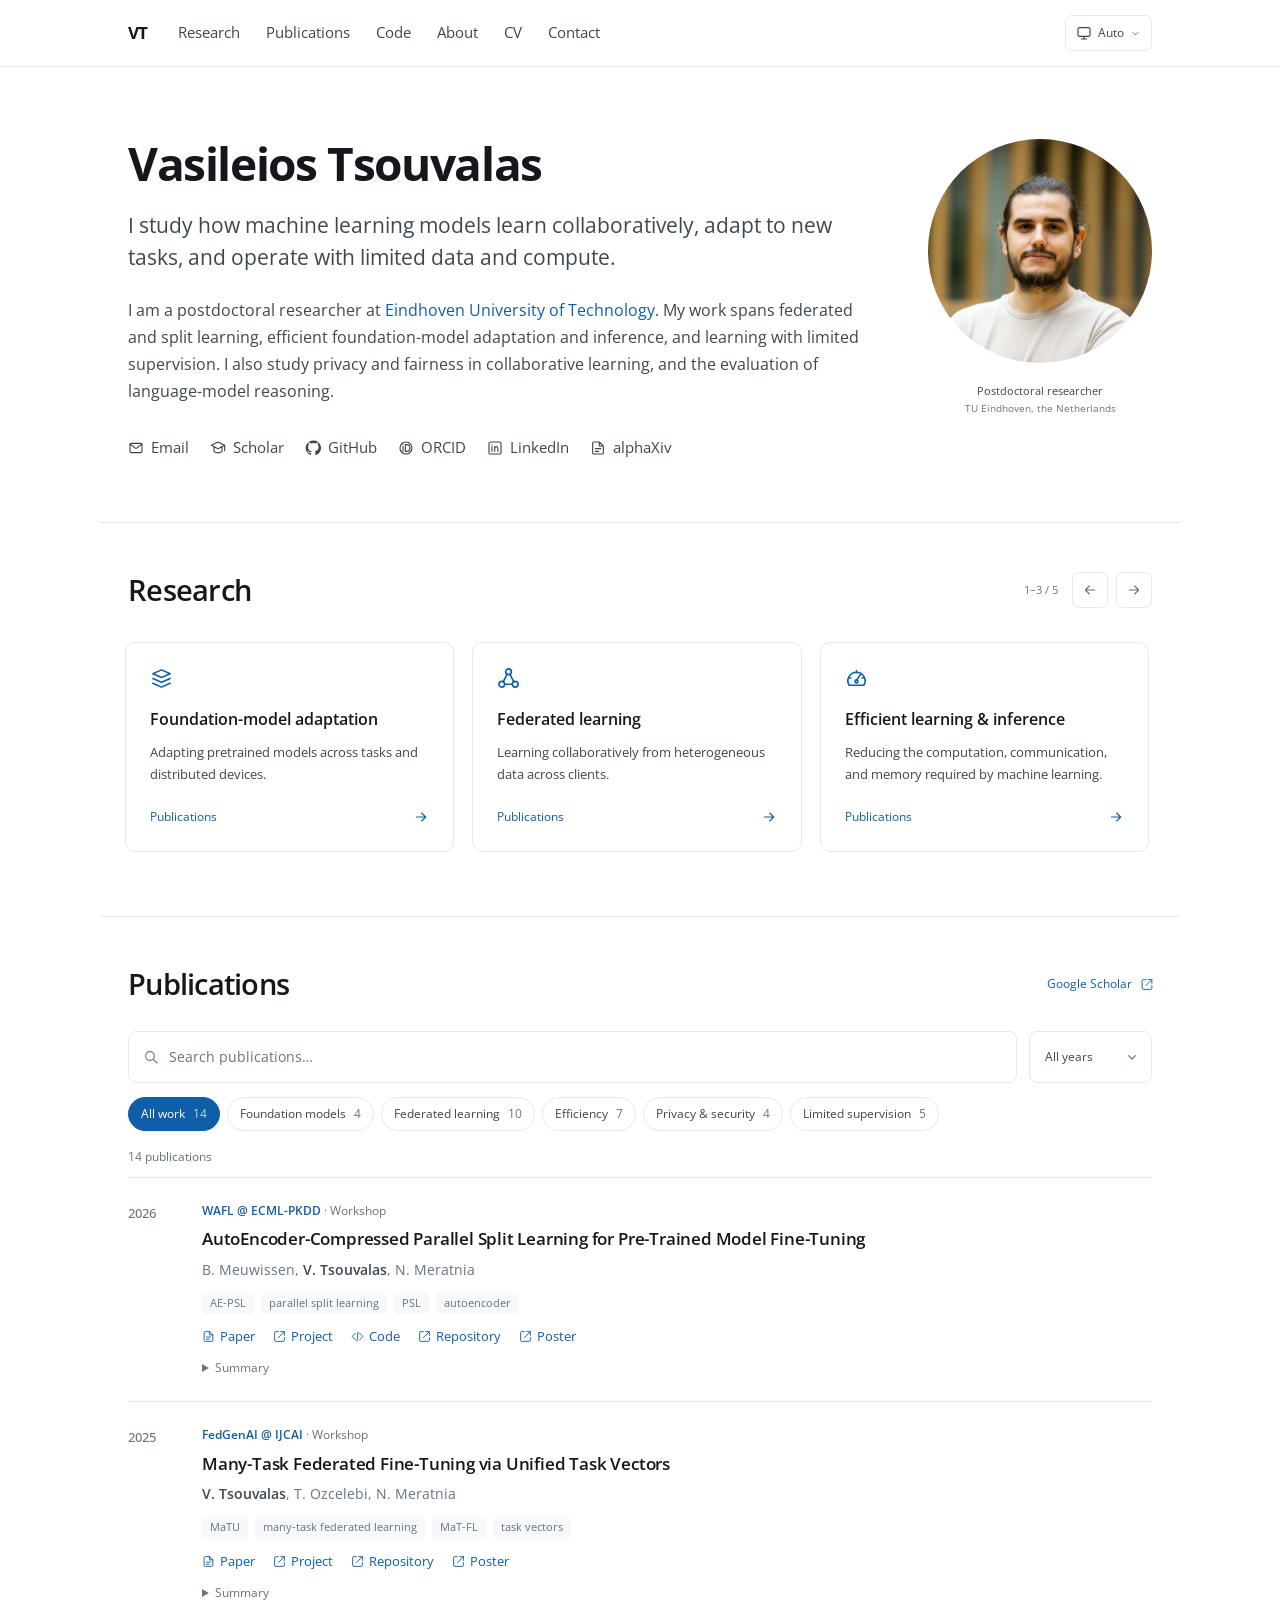
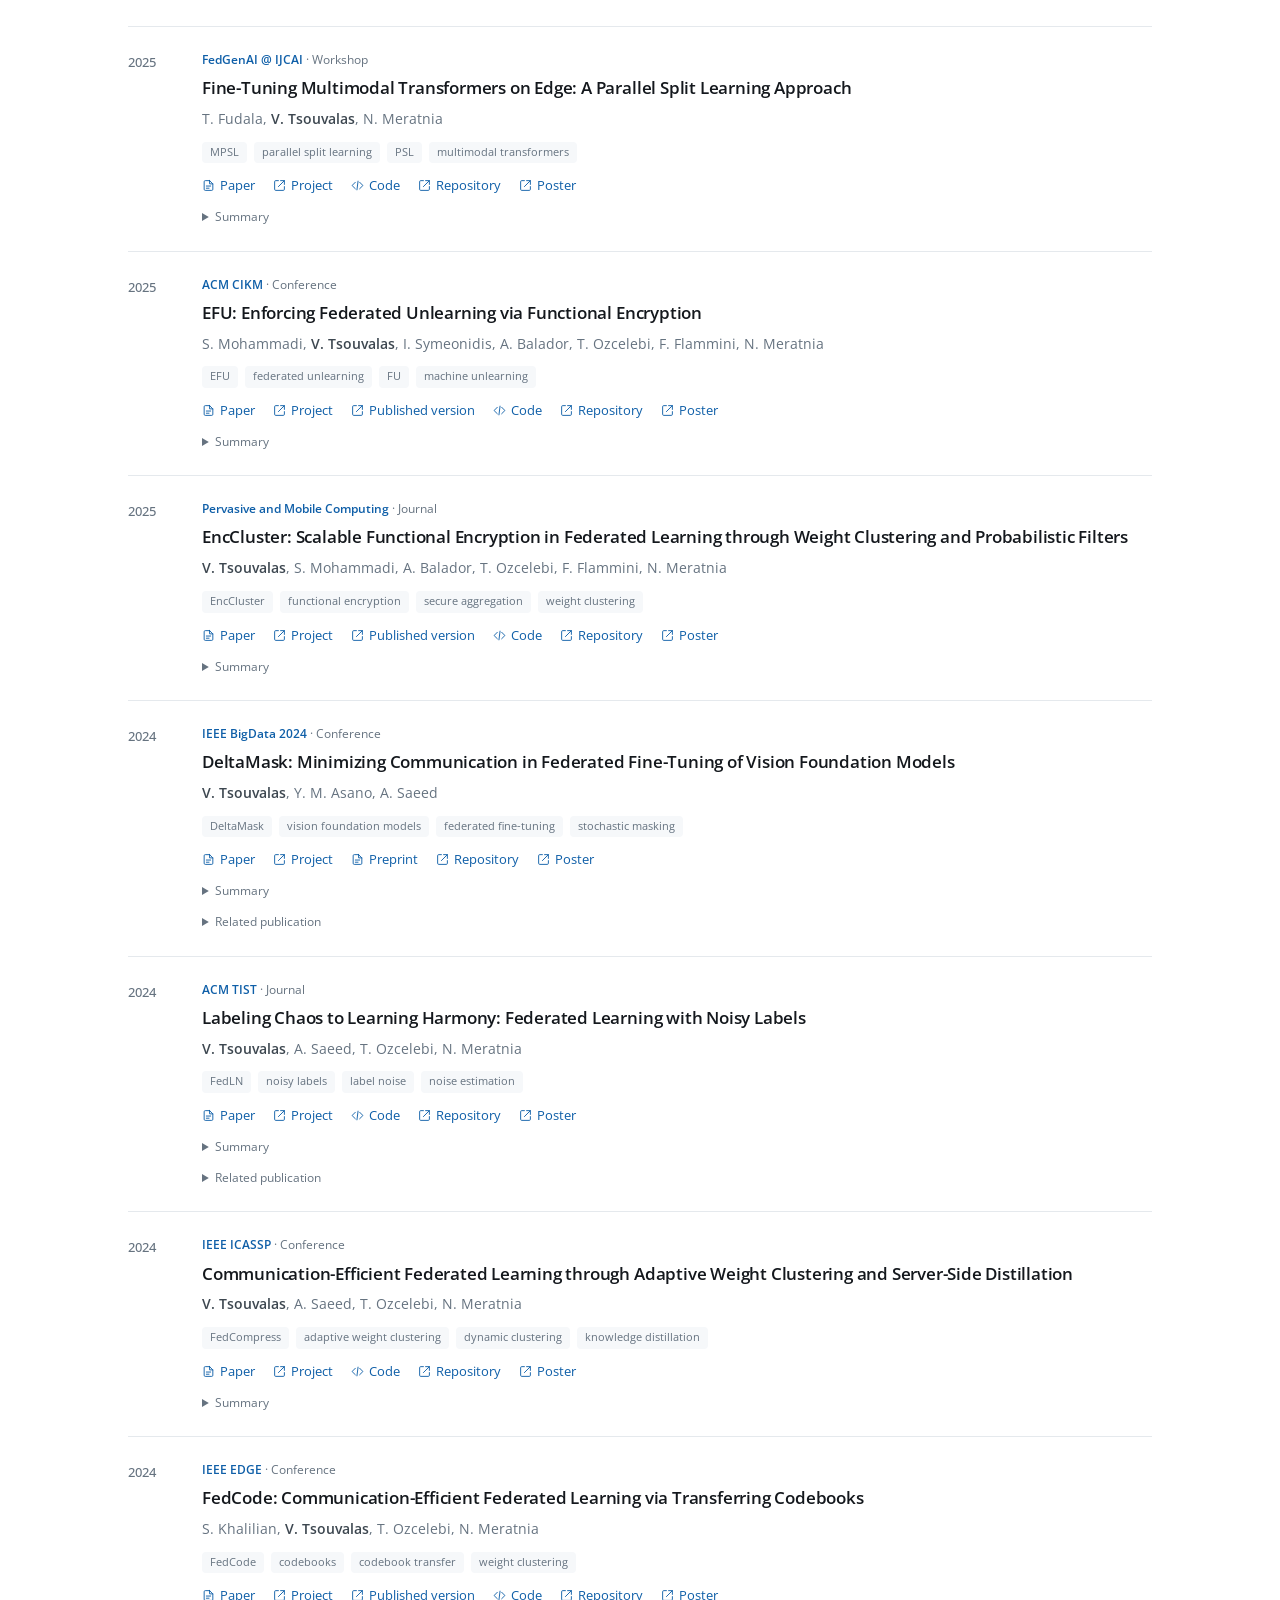
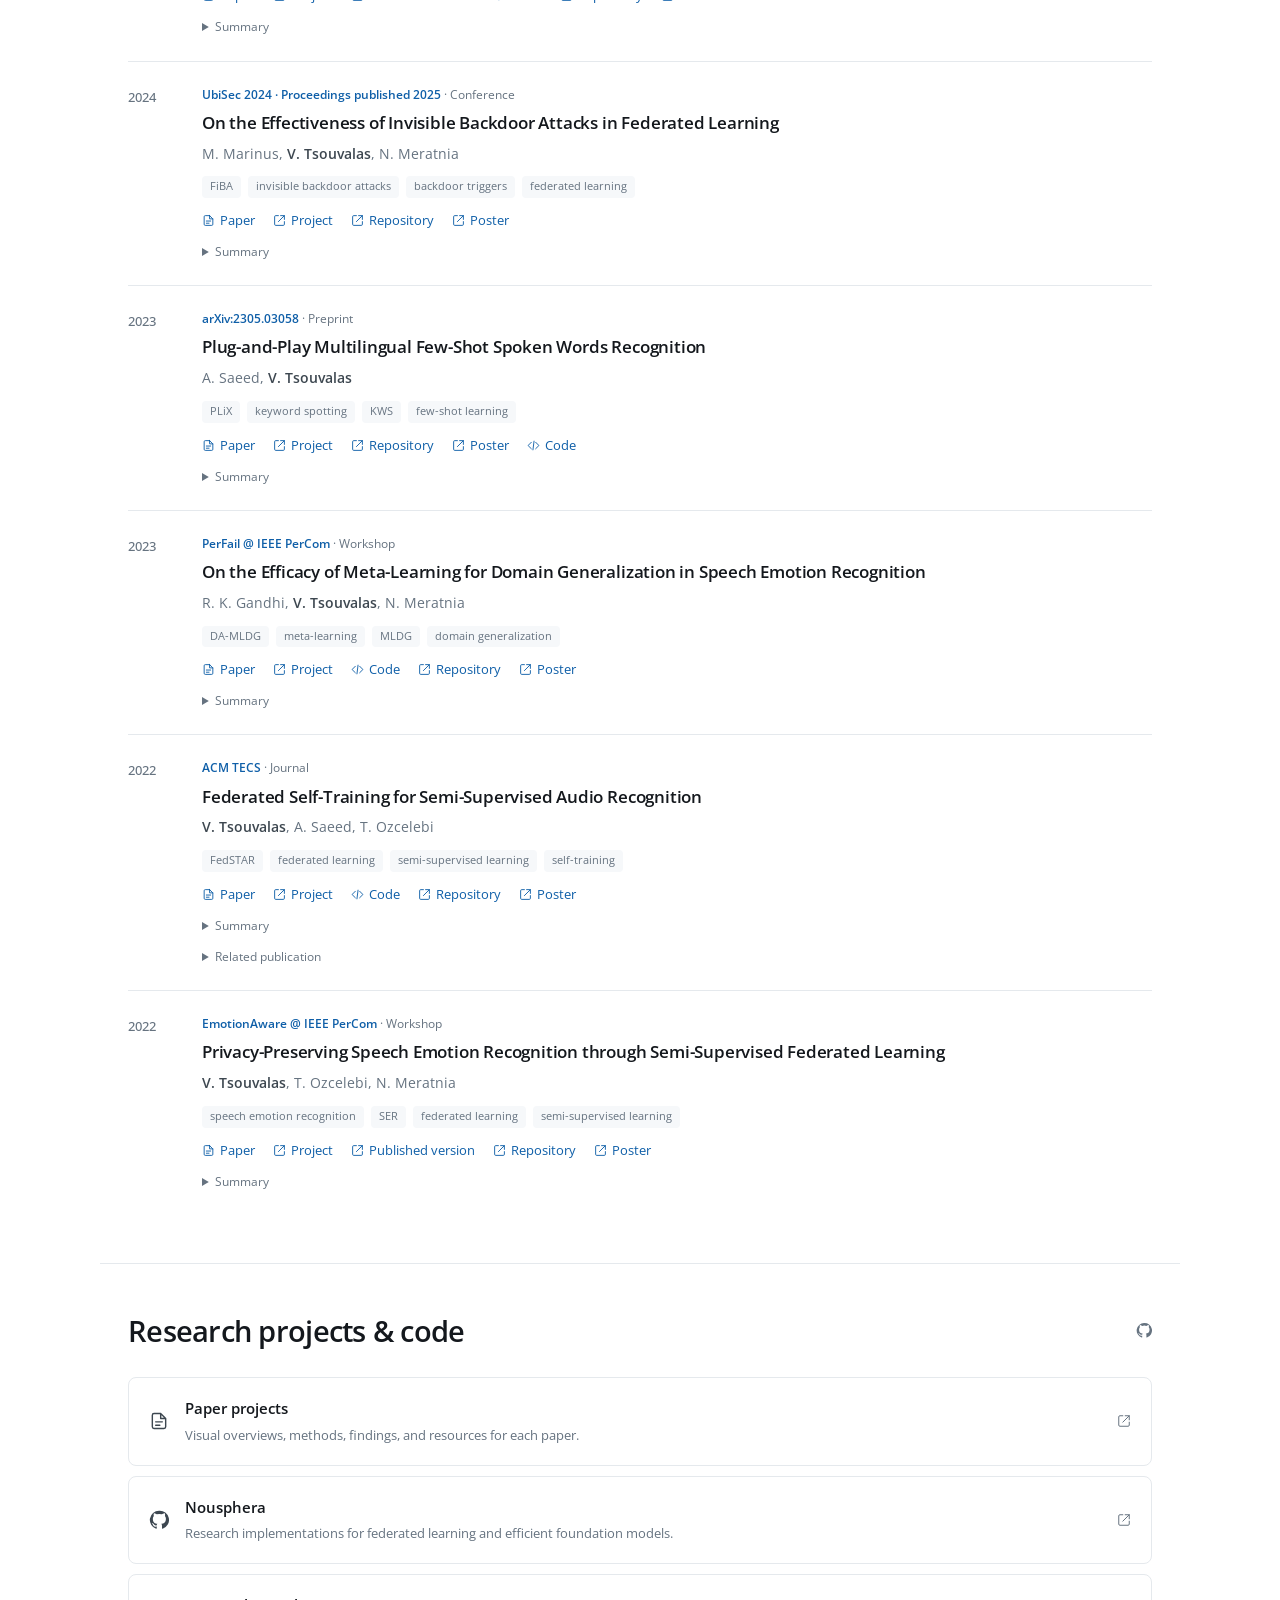
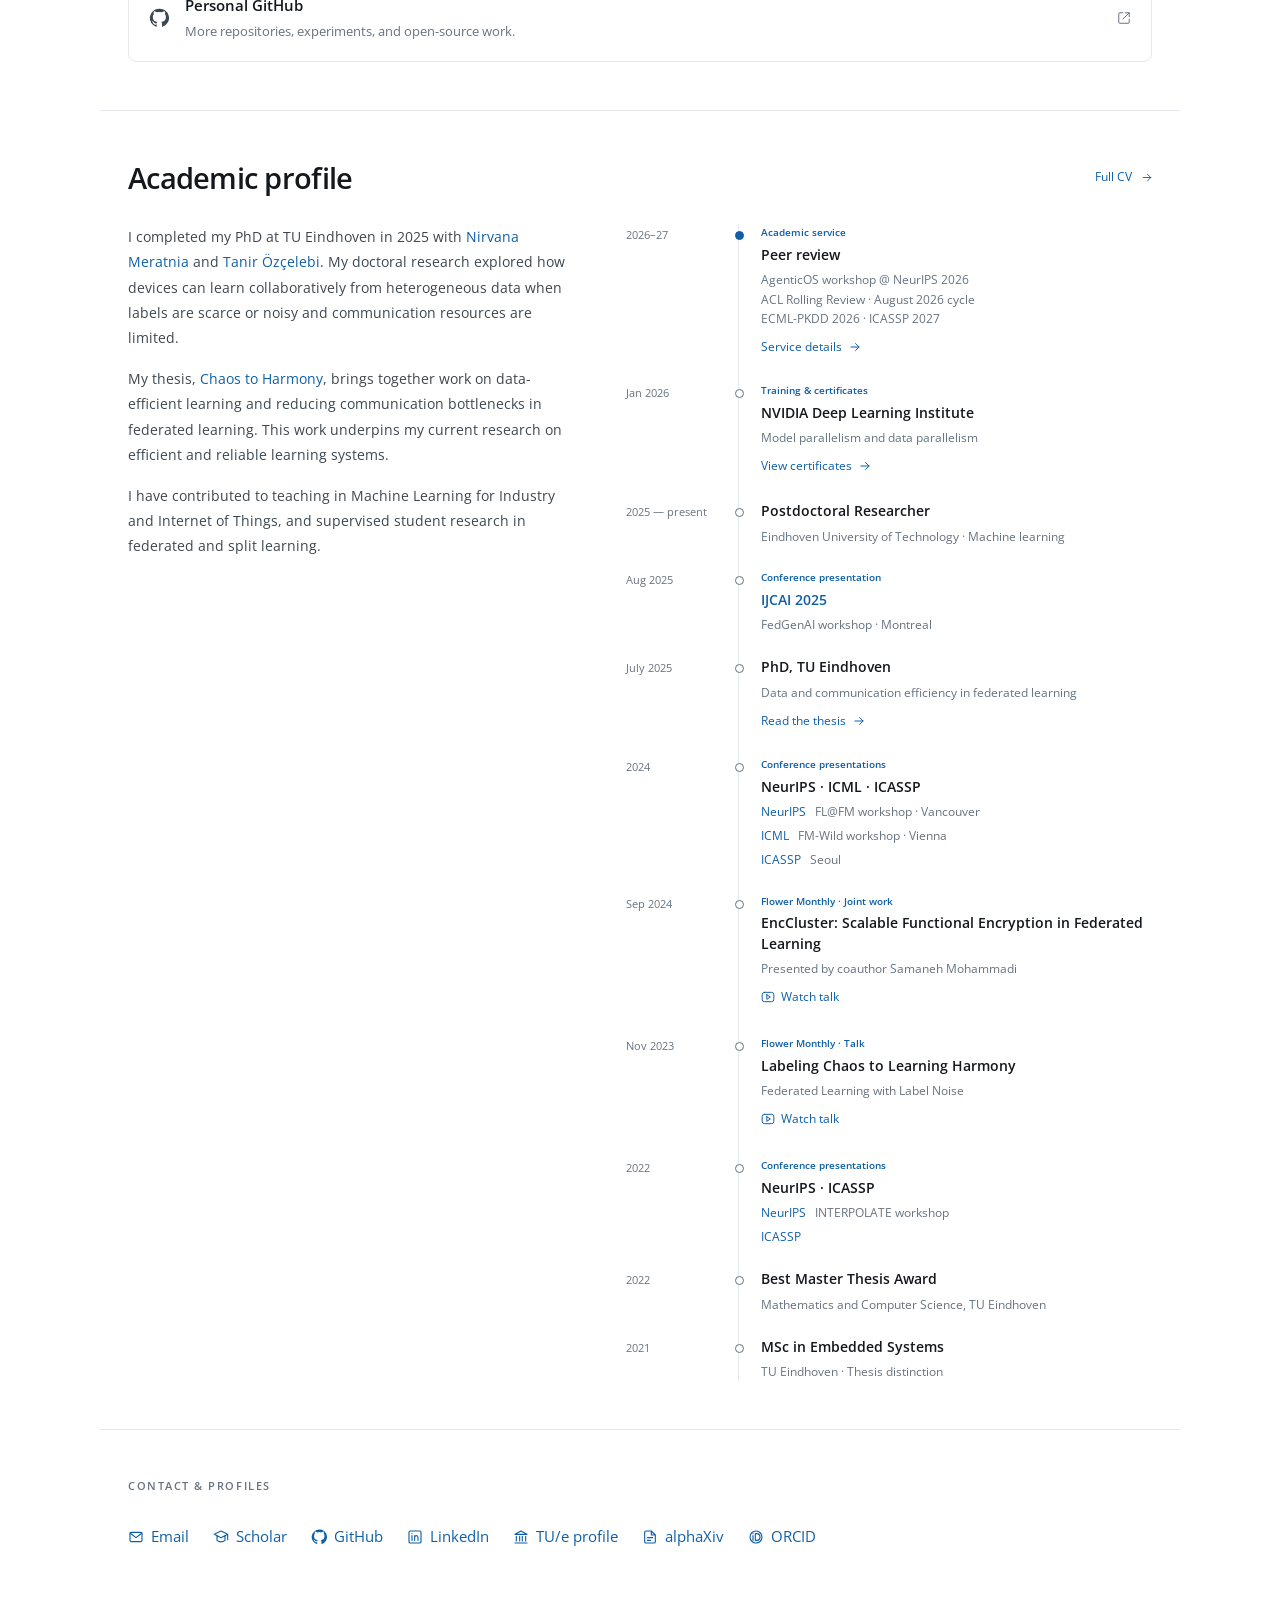
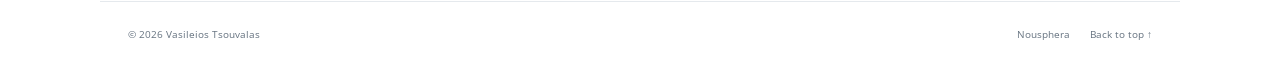
==== commit a79dbd17: "Link all paper repositories, posters and PLiX models" ====
--- a/index.html
+++ b/index.html
@@ -93,85 +93,85 @@
   <div class="pub-year">2026</div>
   <div><div class="pub-meta">WAFL @ ECML-PKDD <span>· Workshop</span></div>
   <h3>AutoEncoder-Compressed Parallel Split Learning for Pre-Trained Model Fine-Tuning</h3><p class="authors">B. Meuwissen, <strong>V. Tsouvalas</strong>, N. Meratnia</p>
-  <div class="pub-keywords" aria-label="Keywords"><span class="pub-keyword" data-keyword="AE-PSL">AE-PSL</span><span class="pub-keyword" data-keyword="parallel split learning">parallel split learning</span><span class="pub-keyword" data-keyword="PSL">PSL</span><span class="pub-keyword" data-keyword="autoencoder">autoencoder</span></div><div class="paper-links"><a href="https://arxiv.org/abs/2607.17913"><svg class="icon" aria-hidden="true" data-icon="file" viewBox="0 0 24 24" focusable="false" fill="none" stroke="currentColor" stroke-width="1.65" stroke-linecap="round" stroke-linejoin="round"><path d="M14 3H6a2 2 0 0 0-2 2v14a2 2 0 0 0 2 2h12a2 2 0 0 0 2-2V9l-6-6Zm0 0v6h6M8 13h8M8 17h5" /></svg>Paper</a> <a href="https://nousphera.github.io/projects/ae-psl/"><svg class="icon" aria-hidden="true" data-icon="external" viewBox="0 0 24 24" focusable="false" fill="none" stroke="currentColor" stroke-width="1.65" stroke-linecap="round" stroke-linejoin="round"><path d="M14 3h7v7m0-7L10 14M10 3H5a2 2 0 0 0-2 2v14a2 2 0 0 0 2 2h14a2 2 0 0 0 2-2v-5" /></svg>Project</a> <a href="https://github.com/Nousphera/AE_PSL"><svg class="icon" aria-hidden="true" data-icon="code" viewBox="0 0 24 24" focusable="false" fill="none" stroke="currentColor" stroke-width="1.65" stroke-linecap="round" stroke-linejoin="round"><path d="m8 6-6 6 6 6m8-12 6 6-6 6m-3-14-2 16" /></svg>Code</a></div><details class="pub-summary"><summary>Summary</summary><p>AE-PSL uses a lightweight autoencoder to compress activations and gradients exchanged during parallel split learning. A two-stage alignment procedure adapts the compressor to a pre-trained foundation model and client-specific feature distributions before distributed fine-tuning.</p></details></div>
+  <div class="pub-keywords" aria-label="Keywords"><span class="pub-keyword" data-keyword="AE-PSL">AE-PSL</span><span class="pub-keyword" data-keyword="parallel split learning">parallel split learning</span><span class="pub-keyword" data-keyword="PSL">PSL</span><span class="pub-keyword" data-keyword="autoencoder">autoencoder</span></div><div class="paper-links"><a href="https://arxiv.org/abs/2607.17913"><svg class="icon" aria-hidden="true" data-icon="file" viewBox="0 0 24 24" focusable="false" fill="none" stroke="currentColor" stroke-width="1.65" stroke-linecap="round" stroke-linejoin="round"><path d="M14 3H6a2 2 0 0 0-2 2v14a2 2 0 0 0 2 2h12a2 2 0 0 0 2-2V9l-6-6Zm0 0v6h6M8 13h8M8 17h5" /></svg>Paper</a> <a href="https://nousphera.github.io/projects/ae-psl/"><svg class="icon" aria-hidden="true" data-icon="external" viewBox="0 0 24 24" focusable="false" fill="none" stroke="currentColor" stroke-width="1.65" stroke-linecap="round" stroke-linejoin="round"><path d="M14 3h7v7m0-7L10 14M10 3H5a2 2 0 0 0-2 2v14a2 2 0 0 0 2 2h14a2 2 0 0 0 2-2v-5" /></svg>Project</a> <a href="https://github.com/Nousphera/AE_PSL"><svg class="icon" aria-hidden="true" data-icon="code" viewBox="0 0 24 24" focusable="false" fill="none" stroke="currentColor" stroke-width="1.65" stroke-linecap="round" stroke-linejoin="round"><path d="m8 6-6 6 6 6m8-12 6 6-6 6m-3-14-2 16" /></svg>Code</a> <a href="https://github.com/Nousphera/AE_PSL"><svg class="icon" aria-hidden="true" data-icon="external" viewBox="0 0 24 24" focusable="false" fill="none" stroke="currentColor" stroke-width="1.65" stroke-linecap="round" stroke-linejoin="round"><path d="M14 3h7v7m0-7L10 14M10 3H5a2 2 0 0 0-2 2v14a2 2 0 0 0 2 2h14a2 2 0 0 0 2-2v-5" /></svg>Repository</a> <a href="https://nousphera.github.io/assets/posters/ae-psl-a0-landscape.pdf"><svg class="icon" aria-hidden="true" data-icon="external" viewBox="0 0 24 24" focusable="false" fill="none" stroke="currentColor" stroke-width="1.65" stroke-linecap="round" stroke-linejoin="round"><path d="M14 3h7v7m0-7L10 14M10 3H5a2 2 0 0 0-2 2v14a2 2 0 0 0 2 2h14a2 2 0 0 0 2-2v-5" /></svg>Poster</a></div><details class="pub-summary"><summary>Summary</summary><p>AE-PSL uses a lightweight autoencoder to compress activations and gradients exchanged during parallel split learning. A two-stage alignment procedure adapts the compressor to a pre-trained foundation model and client-specific feature distributions before distributed fine-tuning.</p></details></div>
 </article>
 <article class="publication" id="pub-many-task-federated-fine-tuning-via-unified-task-vectors" data-year="2025" data-topics="federated foundation" data-search="Many-Task Federated Fine-Tuning via Unified Task Vectors V. Tsouvalas, T. Ozcelebi, N. Meratnia 2025 FedGenAI @ IJCAI Workshop federated foundation federated learning foundation models MaTU many-task federated learning MaT-FL task vectors task heterogeneity model merging task similarity knowledge transfer federated fine-tuning MaTU combines task vectors into a shared representation for federated clients with different or multiple tasks. Lightweight task-specific modulators support transfer between related tasks while separating dissimilar ones, without storing a separate client model at the server.">
   <div class="pub-year">2025</div>
   <div><div class="pub-meta">FedGenAI @ IJCAI <span>· Workshop</span></div>
   <h3>Many-Task Federated Fine-Tuning via Unified Task Vectors</h3><p class="authors"><strong>V. Tsouvalas</strong>, T. Ozcelebi, N. Meratnia</p>
-  <div class="pub-keywords" aria-label="Keywords"><span class="pub-keyword" data-keyword="MaTU">MaTU</span><span class="pub-keyword" data-keyword="many-task federated learning">many-task federated learning</span><span class="pub-keyword" data-keyword="MaT-FL">MaT-FL</span><span class="pub-keyword" data-keyword="task vectors">task vectors</span></div><div class="paper-links"><a href="https://arxiv.org/abs/2502.06376"><svg class="icon" aria-hidden="true" data-icon="file" viewBox="0 0 24 24" focusable="false" fill="none" stroke="currentColor" stroke-width="1.65" stroke-linecap="round" stroke-linejoin="round"><path d="M14 3H6a2 2 0 0 0-2 2v14a2 2 0 0 0 2 2h12a2 2 0 0 0 2-2V9l-6-6Zm0 0v6h6M8 13h8M8 17h5" /></svg>Paper</a> <a href="https://nousphera.github.io/projects/matu/"><svg class="icon" aria-hidden="true" data-icon="external" viewBox="0 0 24 24" focusable="false" fill="none" stroke="currentColor" stroke-width="1.65" stroke-linecap="round" stroke-linejoin="round"><path d="M14 3h7v7m0-7L10 14M10 3H5a2 2 0 0 0-2 2v14a2 2 0 0 0 2 2h14a2 2 0 0 0 2-2v-5" /></svg>Project</a></div><details class="pub-summary"><summary>Summary</summary><p>MaTU combines task vectors into a shared representation for federated clients with different or multiple tasks. Lightweight task-specific modulators support transfer between related tasks while separating dissimilar ones, without storing a separate client model at the server.</p></details></div>
+  <div class="pub-keywords" aria-label="Keywords"><span class="pub-keyword" data-keyword="MaTU">MaTU</span><span class="pub-keyword" data-keyword="many-task federated learning">many-task federated learning</span><span class="pub-keyword" data-keyword="MaT-FL">MaT-FL</span><span class="pub-keyword" data-keyword="task vectors">task vectors</span></div><div class="paper-links"><a href="https://arxiv.org/abs/2502.06376"><svg class="icon" aria-hidden="true" data-icon="file" viewBox="0 0 24 24" focusable="false" fill="none" stroke="currentColor" stroke-width="1.65" stroke-linecap="round" stroke-linejoin="round"><path d="M14 3H6a2 2 0 0 0-2 2v14a2 2 0 0 0 2 2h12a2 2 0 0 0 2-2V9l-6-6Zm0 0v6h6M8 13h8M8 17h5" /></svg>Paper</a> <a href="https://nousphera.github.io/projects/matu/"><svg class="icon" aria-hidden="true" data-icon="external" viewBox="0 0 24 24" focusable="false" fill="none" stroke="currentColor" stroke-width="1.65" stroke-linecap="round" stroke-linejoin="round"><path d="M14 3h7v7m0-7L10 14M10 3H5a2 2 0 0 0-2 2v14a2 2 0 0 0 2 2h14a2 2 0 0 0 2-2v-5" /></svg>Project</a> <a href="https://github.com/Nousphera/MaTU"><svg class="icon" aria-hidden="true" data-icon="external" viewBox="0 0 24 24" focusable="false" fill="none" stroke="currentColor" stroke-width="1.65" stroke-linecap="round" stroke-linejoin="round"><path d="M14 3h7v7m0-7L10 14M10 3H5a2 2 0 0 0-2 2v14a2 2 0 0 0 2 2h14a2 2 0 0 0 2-2v-5" /></svg>Repository</a> <a href="https://nousphera.github.io/assets/posters/matu-a0-landscape.pdf"><svg class="icon" aria-hidden="true" data-icon="external" viewBox="0 0 24 24" focusable="false" fill="none" stroke="currentColor" stroke-width="1.65" stroke-linecap="round" stroke-linejoin="round"><path d="M14 3h7v7m0-7L10 14M10 3H5a2 2 0 0 0-2 2v14a2 2 0 0 0 2 2h14a2 2 0 0 0 2-2v-5" /></svg>Poster</a></div><details class="pub-summary"><summary>Summary</summary><p>MaTU combines task vectors into a shared representation for federated clients with different or multiple tasks. Lightweight task-specific modulators support transfer between related tasks while separating dissimilar ones, without storing a separate client model at the server.</p></details></div>
 </article>
 <article class="publication" id="pub-fine-tuning-multimodal-transformers-on-edge-a-parallel-split-learning-approach" data-year="2025" data-topics="efficient foundation" data-search="Fine-Tuning Multimodal Transformers on Edge: A Parallel Split Learning Approach T. Fudala, V. Tsouvalas, N. Meratnia 2025 FedGenAI @ IJCAI Workshop efficient foundation efficiency foundation models MPSL parallel split learning PSL multimodal transformers edge AI foundation models fine-tuning audio-visual understanding image-text retrieval MPSL fine-tunes multimodal transformers through parallel split learning, using lightweight client tokenizers and a shared modality-agnostic encoder. It reduces client computation while avoiding label sharing, synchronized client execution and separate server models for each client.">
   <div class="pub-year">2025</div>
   <div><div class="pub-meta">FedGenAI @ IJCAI <span>· Workshop</span></div>
   <h3>Fine-Tuning Multimodal Transformers on Edge: A Parallel Split Learning Approach</h3><p class="authors">T. Fudala, <strong>V. Tsouvalas</strong>, N. Meratnia</p>
-  <div class="pub-keywords" aria-label="Keywords"><span class="pub-keyword" data-keyword="MPSL">MPSL</span><span class="pub-keyword" data-keyword="parallel split learning">parallel split learning</span><span class="pub-keyword" data-keyword="PSL">PSL</span><span class="pub-keyword" data-keyword="multimodal transformers">multimodal transformers</span></div><div class="paper-links"><a href="https://arxiv.org/abs/2502.06355"><svg class="icon" aria-hidden="true" data-icon="file" viewBox="0 0 24 24" focusable="false" fill="none" stroke="currentColor" stroke-width="1.65" stroke-linecap="round" stroke-linejoin="round"><path d="M14 3H6a2 2 0 0 0-2 2v14a2 2 0 0 0 2 2h12a2 2 0 0 0 2-2V9l-6-6Zm0 0v6h6M8 13h8M8 17h5" /></svg>Paper</a> <a href="https://nousphera.github.io/projects/mpsl/"><svg class="icon" aria-hidden="true" data-icon="external" viewBox="0 0 24 24" focusable="false" fill="none" stroke="currentColor" stroke-width="1.65" stroke-linecap="round" stroke-linejoin="round"><path d="M14 3h7v7m0-7L10 14M10 3H5a2 2 0 0 0-2 2v14a2 2 0 0 0 2 2h14a2 2 0 0 0 2-2v-5" /></svg>Project</a> <a href="https://github.com/Nousphera/MPSL"><svg class="icon" aria-hidden="true" data-icon="code" viewBox="0 0 24 24" focusable="false" fill="none" stroke="currentColor" stroke-width="1.65" stroke-linecap="round" stroke-linejoin="round"><path d="m8 6-6 6 6 6m8-12 6 6-6 6m-3-14-2 16" /></svg>Code</a></div><details class="pub-summary"><summary>Summary</summary><p>MPSL fine-tunes multimodal transformers through parallel split learning, using lightweight client tokenizers and a shared modality-agnostic encoder. It reduces client computation while avoiding label sharing, synchronized client execution and separate server models for each client.</p></details></div>
+  <div class="pub-keywords" aria-label="Keywords"><span class="pub-keyword" data-keyword="MPSL">MPSL</span><span class="pub-keyword" data-keyword="parallel split learning">parallel split learning</span><span class="pub-keyword" data-keyword="PSL">PSL</span><span class="pub-keyword" data-keyword="multimodal transformers">multimodal transformers</span></div><div class="paper-links"><a href="https://arxiv.org/abs/2502.06355"><svg class="icon" aria-hidden="true" data-icon="file" viewBox="0 0 24 24" focusable="false" fill="none" stroke="currentColor" stroke-width="1.65" stroke-linecap="round" stroke-linejoin="round"><path d="M14 3H6a2 2 0 0 0-2 2v14a2 2 0 0 0 2 2h12a2 2 0 0 0 2-2V9l-6-6Zm0 0v6h6M8 13h8M8 17h5" /></svg>Paper</a> <a href="https://nousphera.github.io/projects/mpsl/"><svg class="icon" aria-hidden="true" data-icon="external" viewBox="0 0 24 24" focusable="false" fill="none" stroke="currentColor" stroke-width="1.65" stroke-linecap="round" stroke-linejoin="round"><path d="M14 3h7v7m0-7L10 14M10 3H5a2 2 0 0 0-2 2v14a2 2 0 0 0 2 2h14a2 2 0 0 0 2-2v-5" /></svg>Project</a> <a href="https://github.com/Nousphera/MPSL"><svg class="icon" aria-hidden="true" data-icon="code" viewBox="0 0 24 24" focusable="false" fill="none" stroke="currentColor" stroke-width="1.65" stroke-linecap="round" stroke-linejoin="round"><path d="m8 6-6 6 6 6m8-12 6 6-6 6m-3-14-2 16" /></svg>Code</a> <a href="https://github.com/Nousphera/MPSL"><svg class="icon" aria-hidden="true" data-icon="external" viewBox="0 0 24 24" focusable="false" fill="none" stroke="currentColor" stroke-width="1.65" stroke-linecap="round" stroke-linejoin="round"><path d="M14 3h7v7m0-7L10 14M10 3H5a2 2 0 0 0-2 2v14a2 2 0 0 0 2 2h14a2 2 0 0 0 2-2v-5" /></svg>Repository</a> <a href="https://nousphera.github.io/assets/posters/mpsl-a0-landscape.pdf"><svg class="icon" aria-hidden="true" data-icon="external" viewBox="0 0 24 24" focusable="false" fill="none" stroke="currentColor" stroke-width="1.65" stroke-linecap="round" stroke-linejoin="round"><path d="M14 3h7v7m0-7L10 14M10 3H5a2 2 0 0 0-2 2v14a2 2 0 0 0 2 2h14a2 2 0 0 0 2-2v-5" /></svg>Poster</a></div><details class="pub-summary"><summary>Summary</summary><p>MPSL fine-tunes multimodal transformers through parallel split learning, using lightweight client tokenizers and a shared modality-agnostic encoder. It reduces client computation while avoiding label sharing, synchronized client execution and separate server models for each client.</p></details></div>
 </article>
 <article class="publication" id="pub-efu-enforcing-federated-unlearning-via-functional-encryption" data-year="2025" data-topics="privacy federated" data-search="EFU: Enforcing Federated Unlearning via Functional Encryption S. Mohammadi, V. Tsouvalas, I. Symeonidis, A. Balador, T. Ozcelebi, F. Flammini, N. Meratnia 2025 ACM CIKM Conference privacy federated privacy security federated learning EFU federated unlearning FU machine unlearning functional encryption unlearning privacy encrypted aggregation adversarial examples parameter importance EFU uses functional encryption to enforce client-initiated federated unlearning while concealing unlearning requests from the aggregation server. Auxiliary losses aim to hide behavioral and parameter changes while removing the influence of forgotten data.">
   <div class="pub-year">2025</div>
   <div><div class="pub-meta">ACM CIKM <span>· Conference</span></div>
   <h3>EFU: Enforcing Federated Unlearning via Functional Encryption</h3><p class="authors">S. Mohammadi, <strong>V. Tsouvalas</strong>, I. Symeonidis, A. Balador, T. Ozcelebi, F. Flammini, N. Meratnia</p>
-  <div class="pub-keywords" aria-label="Keywords"><span class="pub-keyword" data-keyword="EFU">EFU</span><span class="pub-keyword" data-keyword="federated unlearning">federated unlearning</span><span class="pub-keyword" data-keyword="FU">FU</span><span class="pub-keyword" data-keyword="machine unlearning">machine unlearning</span></div><div class="paper-links"><a href="https://arxiv.org/abs/2508.07873"><svg class="icon" aria-hidden="true" data-icon="file" viewBox="0 0 24 24" focusable="false" fill="none" stroke="currentColor" stroke-width="1.65" stroke-linecap="round" stroke-linejoin="round"><path d="M14 3H6a2 2 0 0 0-2 2v14a2 2 0 0 0 2 2h12a2 2 0 0 0 2-2V9l-6-6Zm0 0v6h6M8 13h8M8 17h5" /></svg>Paper</a> <a href="https://nousphera.github.io/projects/efu/"><svg class="icon" aria-hidden="true" data-icon="external" viewBox="0 0 24 24" focusable="false" fill="none" stroke="currentColor" stroke-width="1.65" stroke-linecap="round" stroke-linejoin="round"><path d="M14 3h7v7m0-7L10 14M10 3H5a2 2 0 0 0-2 2v14a2 2 0 0 0 2 2h14a2 2 0 0 0 2-2v-5" /></svg>Project</a> <a href="https://doi.org/10.1145/3746252.3761091"><svg class="icon" aria-hidden="true" data-icon="external" viewBox="0 0 24 24" focusable="false" fill="none" stroke="currentColor" stroke-width="1.65" stroke-linecap="round" stroke-linejoin="round"><path d="M14 3h7v7m0-7L10 14M10 3H5a2 2 0 0 0-2 2v14a2 2 0 0 0 2 2h14a2 2 0 0 0 2-2v-5" /></svg>Published version</a> <a href="https://github.com/SamaneMohammadi/EFU"><svg class="icon" aria-hidden="true" data-icon="code" viewBox="0 0 24 24" focusable="false" fill="none" stroke="currentColor" stroke-width="1.65" stroke-linecap="round" stroke-linejoin="round"><path d="m8 6-6 6 6 6m8-12 6 6-6 6m-3-14-2 16" /></svg>Code</a></div><details class="pub-summary"><summary>Summary</summary><p>EFU uses functional encryption to enforce client-initiated federated unlearning while concealing unlearning requests from the aggregation server. Auxiliary losses aim to hide behavioral and parameter changes while removing the influence of forgotten data.</p></details></div>
+  <div class="pub-keywords" aria-label="Keywords"><span class="pub-keyword" data-keyword="EFU">EFU</span><span class="pub-keyword" data-keyword="federated unlearning">federated unlearning</span><span class="pub-keyword" data-keyword="FU">FU</span><span class="pub-keyword" data-keyword="machine unlearning">machine unlearning</span></div><div class="paper-links"><a href="https://arxiv.org/abs/2508.07873"><svg class="icon" aria-hidden="true" data-icon="file" viewBox="0 0 24 24" focusable="false" fill="none" stroke="currentColor" stroke-width="1.65" stroke-linecap="round" stroke-linejoin="round"><path d="M14 3H6a2 2 0 0 0-2 2v14a2 2 0 0 0 2 2h12a2 2 0 0 0 2-2V9l-6-6Zm0 0v6h6M8 13h8M8 17h5" /></svg>Paper</a> <a href="https://nousphera.github.io/projects/efu/"><svg class="icon" aria-hidden="true" data-icon="external" viewBox="0 0 24 24" focusable="false" fill="none" stroke="currentColor" stroke-width="1.65" stroke-linecap="round" stroke-linejoin="round"><path d="M14 3h7v7m0-7L10 14M10 3H5a2 2 0 0 0-2 2v14a2 2 0 0 0 2 2h14a2 2 0 0 0 2-2v-5" /></svg>Project</a> <a href="https://doi.org/10.1145/3746252.3761091"><svg class="icon" aria-hidden="true" data-icon="external" viewBox="0 0 24 24" focusable="false" fill="none" stroke="currentColor" stroke-width="1.65" stroke-linecap="round" stroke-linejoin="round"><path d="M14 3h7v7m0-7L10 14M10 3H5a2 2 0 0 0-2 2v14a2 2 0 0 0 2 2h14a2 2 0 0 0 2-2v-5" /></svg>Published version</a> <a href="https://github.com/SamaneMohammadi/EFU"><svg class="icon" aria-hidden="true" data-icon="code" viewBox="0 0 24 24" focusable="false" fill="none" stroke="currentColor" stroke-width="1.65" stroke-linecap="round" stroke-linejoin="round"><path d="m8 6-6 6 6 6m8-12 6 6-6 6m-3-14-2 16" /></svg>Code</a> <a href="https://github.com/Nousphera/EFU"><svg class="icon" aria-hidden="true" data-icon="external" viewBox="0 0 24 24" focusable="false" fill="none" stroke="currentColor" stroke-width="1.65" stroke-linecap="round" stroke-linejoin="round"><path d="M14 3h7v7m0-7L10 14M10 3H5a2 2 0 0 0-2 2v14a2 2 0 0 0 2 2h14a2 2 0 0 0 2-2v-5" /></svg>Repository</a> <a href="https://nousphera.github.io/assets/posters/efu-a0-landscape.pdf"><svg class="icon" aria-hidden="true" data-icon="external" viewBox="0 0 24 24" focusable="false" fill="none" stroke="currentColor" stroke-width="1.65" stroke-linecap="round" stroke-linejoin="round"><path d="M14 3h7v7m0-7L10 14M10 3H5a2 2 0 0 0-2 2v14a2 2 0 0 0 2 2h14a2 2 0 0 0 2-2v-5" /></svg>Poster</a></div><details class="pub-summary"><summary>Summary</summary><p>EFU uses functional encryption to enforce client-initiated federated unlearning while concealing unlearning requests from the aggregation server. Auxiliary losses aim to hide behavioral and parameter changes while removing the influence of forgotten data.</p></details></div>
 </article>
 <article class="publication" id="pub-enccluster-scalable-functional-encryption-in-federated-learning-through-weight-clustering-and-probabilistic-filters" data-year="2025" data-topics="privacy federated efficient" data-search="EncCluster: Scalable Functional Encryption in Federated Learning through Weight Clustering and Probabilistic Filters V. Tsouvalas, S. Mohammadi, A. Balador, T. Ozcelebi, F. Flammini, N. Meratnia 2025 Pervasive and Mobile Computing Journal privacy federated efficient privacy security federated learning efficiency EncCluster functional encryption secure aggregation weight clustering model compression probabilistic filters Binary Fuse filters inference attacks federated learning EncCluster combines model weight clustering, decentralized functional encryption and probabilistic filters for secure federated aggregation. The design reduces the amount of data requiring expensive encryption and limits communication overhead on resource-constrained clients.">
   <div class="pub-year">2025</div>
   <div><div class="pub-meta">Pervasive and Mobile Computing <span>· Journal</span></div>
   <h3>EncCluster: Scalable Functional Encryption in Federated Learning through Weight Clustering and Probabilistic Filters</h3><p class="authors"><strong>V. Tsouvalas</strong>, S. Mohammadi, A. Balador, T. Ozcelebi, F. Flammini, N. Meratnia</p>
-  <div class="pub-keywords" aria-label="Keywords"><span class="pub-keyword" data-keyword="EncCluster">EncCluster</span><span class="pub-keyword" data-keyword="functional encryption">functional encryption</span><span class="pub-keyword" data-keyword="secure aggregation">secure aggregation</span><span class="pub-keyword" data-keyword="weight clustering">weight clustering</span></div><div class="paper-links"><a href="https://arxiv.org/abs/2406.09152"><svg class="icon" aria-hidden="true" data-icon="file" viewBox="0 0 24 24" focusable="false" fill="none" stroke="currentColor" stroke-width="1.65" stroke-linecap="round" stroke-linejoin="round"><path d="M14 3H6a2 2 0 0 0-2 2v14a2 2 0 0 0 2 2h12a2 2 0 0 0 2-2V9l-6-6Zm0 0v6h6M8 13h8M8 17h5" /></svg>Paper</a> <a href="https://nousphera.github.io/projects/enccluster/"><svg class="icon" aria-hidden="true" data-icon="external" viewBox="0 0 24 24" focusable="false" fill="none" stroke="currentColor" stroke-width="1.65" stroke-linecap="round" stroke-linejoin="round"><path d="M14 3h7v7m0-7L10 14M10 3H5a2 2 0 0 0-2 2v14a2 2 0 0 0 2 2h14a2 2 0 0 0 2-2v-5" /></svg>Project</a> <a href="https://www.sciencedirect.com/science/article/pii/S1574119225000100"><svg class="icon" aria-hidden="true" data-icon="external" viewBox="0 0 24 24" focusable="false" fill="none" stroke="currentColor" stroke-width="1.65" stroke-linecap="round" stroke-linejoin="round"><path d="M14 3h7v7m0-7L10 14M10 3H5a2 2 0 0 0-2 2v14a2 2 0 0 0 2 2h14a2 2 0 0 0 2-2v-5" /></svg>Published version</a> <a href="https://github.com/SamaneMohammadi/EncCluster"><svg class="icon" aria-hidden="true" data-icon="code" viewBox="0 0 24 24" focusable="false" fill="none" stroke="currentColor" stroke-width="1.65" stroke-linecap="round" stroke-linejoin="round"><path d="m8 6-6 6 6 6m8-12 6 6-6 6m-3-14-2 16" /></svg>Code</a></div><details class="pub-summary"><summary>Summary</summary><p>EncCluster combines model weight clustering, decentralized functional encryption and probabilistic filters for secure federated aggregation. The design reduces the amount of data requiring expensive encryption and limits communication overhead on resource-constrained clients.</p></details></div>
+  <div class="pub-keywords" aria-label="Keywords"><span class="pub-keyword" data-keyword="EncCluster">EncCluster</span><span class="pub-keyword" data-keyword="functional encryption">functional encryption</span><span class="pub-keyword" data-keyword="secure aggregation">secure aggregation</span><span class="pub-keyword" data-keyword="weight clustering">weight clustering</span></div><div class="paper-links"><a href="https://arxiv.org/abs/2406.09152"><svg class="icon" aria-hidden="true" data-icon="file" viewBox="0 0 24 24" focusable="false" fill="none" stroke="currentColor" stroke-width="1.65" stroke-linecap="round" stroke-linejoin="round"><path d="M14 3H6a2 2 0 0 0-2 2v14a2 2 0 0 0 2 2h12a2 2 0 0 0 2-2V9l-6-6Zm0 0v6h6M8 13h8M8 17h5" /></svg>Paper</a> <a href="https://nousphera.github.io/projects/enccluster/"><svg class="icon" aria-hidden="true" data-icon="external" viewBox="0 0 24 24" focusable="false" fill="none" stroke="currentColor" stroke-width="1.65" stroke-linecap="round" stroke-linejoin="round"><path d="M14 3h7v7m0-7L10 14M10 3H5a2 2 0 0 0-2 2v14a2 2 0 0 0 2 2h14a2 2 0 0 0 2-2v-5" /></svg>Project</a> <a href="https://www.sciencedirect.com/science/article/pii/S1574119225000100"><svg class="icon" aria-hidden="true" data-icon="external" viewBox="0 0 24 24" focusable="false" fill="none" stroke="currentColor" stroke-width="1.65" stroke-linecap="round" stroke-linejoin="round"><path d="M14 3h7v7m0-7L10 14M10 3H5a2 2 0 0 0-2 2v14a2 2 0 0 0 2 2h14a2 2 0 0 0 2-2v-5" /></svg>Published version</a> <a href="https://github.com/SamaneMohammadi/EncCluster"><svg class="icon" aria-hidden="true" data-icon="code" viewBox="0 0 24 24" focusable="false" fill="none" stroke="currentColor" stroke-width="1.65" stroke-linecap="round" stroke-linejoin="round"><path d="m8 6-6 6 6 6m8-12 6 6-6 6m-3-14-2 16" /></svg>Code</a> <a href="https://github.com/Nousphera/EncCluster"><svg class="icon" aria-hidden="true" data-icon="external" viewBox="0 0 24 24" focusable="false" fill="none" stroke="currentColor" stroke-width="1.65" stroke-linecap="round" stroke-linejoin="round"><path d="M14 3h7v7m0-7L10 14M10 3H5a2 2 0 0 0-2 2v14a2 2 0 0 0 2 2h14a2 2 0 0 0 2-2v-5" /></svg>Repository</a> <a href="https://nousphera.github.io/assets/posters/enccluster-a0-landscape.pdf"><svg class="icon" aria-hidden="true" data-icon="external" viewBox="0 0 24 24" focusable="false" fill="none" stroke="currentColor" stroke-width="1.65" stroke-linecap="round" stroke-linejoin="round"><path d="M14 3h7v7m0-7L10 14M10 3H5a2 2 0 0 0-2 2v14a2 2 0 0 0 2 2h14a2 2 0 0 0 2-2v-5" /></svg>Poster</a></div><details class="pub-summary"><summary>Summary</summary><p>EncCluster combines model weight clustering, decentralized functional encryption and probabilistic filters for secure federated aggregation. The design reduces the amount of data requiring expensive encryption and limits communication overhead on resource-constrained clients.</p></details></div>
 </article>
 <article class="publication" id="pub-deltamask-minimizing-communication-in-federated-fine-tuning-of-vision-foundation-models" data-year="2024" data-topics="federated foundation efficient" data-search="DeltaMask: Minimizing Communication in Federated Fine-Tuning of Vision Foundation Models V. Tsouvalas, Y. M. Asano, A. Saeed 2024 IEEE BigData 2024 Conference federated foundation efficient federated learning foundation models efficiency DeltaMask vision foundation models federated fine-tuning stochastic masking probabilistic masking sparse subnetworks probabilistic filters communication efficiency bits per parameter DeltaMask adapts vision foundation models in federated learning by learning stochastic masks that select effective subnetworks. It compresses sparse mask updates with probabilistic filters to reduce communication below one bit per model parameter. Federated Fine-Tuning of Vision Foundation Models via Probabilistic Masking FM-Wild @ ICML 2024 · Workshop">
   <div class="pub-year">2024</div>
   <div><div class="pub-meta">IEEE BigData 2024 <span>· Conference</span></div>
   <h3>DeltaMask: Minimizing Communication in Federated Fine-Tuning of Vision Foundation Models</h3><p class="authors"><strong>V. Tsouvalas</strong>, Y. M. Asano, A. Saeed</p>
-  <div class="pub-keywords" aria-label="Keywords"><span class="pub-keyword" data-keyword="DeltaMask">DeltaMask</span><span class="pub-keyword" data-keyword="vision foundation models">vision foundation models</span><span class="pub-keyword" data-keyword="federated fine-tuning">federated fine-tuning</span><span class="pub-keyword" data-keyword="stochastic masking">stochastic masking</span></div><div class="paper-links"><a href="https://research.tue.nl/files/349909071/2024337517.pdf"><svg class="icon" aria-hidden="true" data-icon="file" viewBox="0 0 24 24" focusable="false" fill="none" stroke="currentColor" stroke-width="1.65" stroke-linecap="round" stroke-linejoin="round"><path d="M14 3H6a2 2 0 0 0-2 2v14a2 2 0 0 0 2 2h12a2 2 0 0 0 2-2V9l-6-6Zm0 0v6h6M8 13h8M8 17h5" /></svg>Paper</a> <a href="https://nousphera.github.io/projects/deltamask/"><svg class="icon" aria-hidden="true" data-icon="external" viewBox="0 0 24 24" focusable="false" fill="none" stroke="currentColor" stroke-width="1.65" stroke-linecap="round" stroke-linejoin="round"><path d="M14 3h7v7m0-7L10 14M10 3H5a2 2 0 0 0-2 2v14a2 2 0 0 0 2 2h14a2 2 0 0 0 2-2v-5" /></svg>Project</a> <a href="https://arxiv.org/abs/2311.17299"><svg class="icon" aria-hidden="true" data-icon="file" viewBox="0 0 24 24" focusable="false" fill="none" stroke="currentColor" stroke-width="1.65" stroke-linecap="round" stroke-linejoin="round"><path d="M14 3H6a2 2 0 0 0-2 2v14a2 2 0 0 0 2 2h12a2 2 0 0 0 2-2V9l-6-6Zm0 0v6h6M8 13h8M8 17h5" /></svg>Preprint</a></div><details class="pub-summary"><summary>Summary</summary><p>DeltaMask adapts vision foundation models in federated learning by learning stochastic masks that select effective subnetworks. It compresses sparse mask updates with probabilistic filters to reduce communication below one bit per model parameter.</p></details><details class="related-publications"><summary>Related publication</summary><ul><li><a href="https://openreview.net/forum?id=VDgx8JLtid">Federated Fine-Tuning of Vision Foundation Models via Probabilistic Masking</a> — FM-Wild @ ICML 2024 · Workshop</li></ul></details></div>
+  <div class="pub-keywords" aria-label="Keywords"><span class="pub-keyword" data-keyword="DeltaMask">DeltaMask</span><span class="pub-keyword" data-keyword="vision foundation models">vision foundation models</span><span class="pub-keyword" data-keyword="federated fine-tuning">federated fine-tuning</span><span class="pub-keyword" data-keyword="stochastic masking">stochastic masking</span></div><div class="paper-links"><a href="https://research.tue.nl/files/349909071/2024337517.pdf"><svg class="icon" aria-hidden="true" data-icon="file" viewBox="0 0 24 24" focusable="false" fill="none" stroke="currentColor" stroke-width="1.65" stroke-linecap="round" stroke-linejoin="round"><path d="M14 3H6a2 2 0 0 0-2 2v14a2 2 0 0 0 2 2h12a2 2 0 0 0 2-2V9l-6-6Zm0 0v6h6M8 13h8M8 17h5" /></svg>Paper</a> <a href="https://nousphera.github.io/projects/deltamask/"><svg class="icon" aria-hidden="true" data-icon="external" viewBox="0 0 24 24" focusable="false" fill="none" stroke="currentColor" stroke-width="1.65" stroke-linecap="round" stroke-linejoin="round"><path d="M14 3h7v7m0-7L10 14M10 3H5a2 2 0 0 0-2 2v14a2 2 0 0 0 2 2h14a2 2 0 0 0 2-2v-5" /></svg>Project</a> <a href="https://arxiv.org/abs/2311.17299"><svg class="icon" aria-hidden="true" data-icon="file" viewBox="0 0 24 24" focusable="false" fill="none" stroke="currentColor" stroke-width="1.65" stroke-linecap="round" stroke-linejoin="round"><path d="M14 3H6a2 2 0 0 0-2 2v14a2 2 0 0 0 2 2h12a2 2 0 0 0 2-2V9l-6-6Zm0 0v6h6M8 13h8M8 17h5" /></svg>Preprint</a> <a href="https://github.com/Nousphera/DeltaMask"><svg class="icon" aria-hidden="true" data-icon="external" viewBox="0 0 24 24" focusable="false" fill="none" stroke="currentColor" stroke-width="1.65" stroke-linecap="round" stroke-linejoin="round"><path d="M14 3h7v7m0-7L10 14M10 3H5a2 2 0 0 0-2 2v14a2 2 0 0 0 2 2h14a2 2 0 0 0 2-2v-5" /></svg>Repository</a> <a href="https://nousphera.github.io/assets/posters/deltamask-a0-landscape.pdf"><svg class="icon" aria-hidden="true" data-icon="external" viewBox="0 0 24 24" focusable="false" fill="none" stroke="currentColor" stroke-width="1.65" stroke-linecap="round" stroke-linejoin="round"><path d="M14 3h7v7m0-7L10 14M10 3H5a2 2 0 0 0-2 2v14a2 2 0 0 0 2 2h14a2 2 0 0 0 2-2v-5" /></svg>Poster</a></div><details class="pub-summary"><summary>Summary</summary><p>DeltaMask adapts vision foundation models in federated learning by learning stochastic masks that select effective subnetworks. It compresses sparse mask updates with probabilistic filters to reduce communication below one bit per model parameter.</p></details><details class="related-publications"><summary>Related publication</summary><ul><li><a href="https://openreview.net/forum?id=VDgx8JLtid">Federated Fine-Tuning of Vision Foundation Models via Probabilistic Masking</a> — FM-Wild @ ICML 2024 · Workshop</li></ul></details></div>
 </article>
 <article class="publication" id="pub-labeling-chaos-to-learning-harmony-federated-learning-with-noisy-labels" data-year="2024" data-topics="federated supervision" data-search="Labeling Chaos to Learning Harmony: Federated Learning with Noisy Labels V. Tsouvalas, A. Saeed, T. Ozcelebi, N. Meratnia 2024 ACM TIST Journal federated supervision federated learning limited supervision FedLN noisy labels label noise noise estimation label correction robust learning federated learning audio classification image classification FedLN addresses noisy labels during federated model initialization, local training and server aggregation. It estimates each client&#x27;s noise level in a single federated round and uses this estimate to correct labels or reduce the influence of unreliable samples. Federated Learning with Noisy Labels: Achieving Generalization in the Face of Label Noise INTERPOLATE @ NeurIPS 2022 · Workshop">
   <div class="pub-year">2024</div>
   <div><div class="pub-meta">ACM TIST <span>· Journal</span></div>
   <h3>Labeling Chaos to Learning Harmony: Federated Learning with Noisy Labels</h3><p class="authors"><strong>V. Tsouvalas</strong>, A. Saeed, T. Ozcelebi, N. Meratnia</p>
-  <div class="pub-keywords" aria-label="Keywords"><span class="pub-keyword" data-keyword="FedLN">FedLN</span><span class="pub-keyword" data-keyword="noisy labels">noisy labels</span><span class="pub-keyword" data-keyword="label noise">label noise</span><span class="pub-keyword" data-keyword="noise estimation">noise estimation</span></div><div class="paper-links"><a href="https://doi.org/10.1145/3626242"><svg class="icon" aria-hidden="true" data-icon="file" viewBox="0 0 24 24" focusable="false" fill="none" stroke="currentColor" stroke-width="1.65" stroke-linecap="round" stroke-linejoin="round"><path d="M14 3H6a2 2 0 0 0-2 2v14a2 2 0 0 0 2 2h12a2 2 0 0 0 2-2V9l-6-6Zm0 0v6h6M8 13h8M8 17h5" /></svg>Paper</a> <a href="https://nousphera.github.io/projects/fedln/"><svg class="icon" aria-hidden="true" data-icon="external" viewBox="0 0 24 24" focusable="false" fill="none" stroke="currentColor" stroke-width="1.65" stroke-linecap="round" stroke-linejoin="round"><path d="M14 3h7v7m0-7L10 14M10 3H5a2 2 0 0 0-2 2v14a2 2 0 0 0 2 2h14a2 2 0 0 0 2-2v-5" /></svg>Project</a> <a href="https://github.com/Nousphera/FedLN"><svg class="icon" aria-hidden="true" data-icon="code" viewBox="0 0 24 24" focusable="false" fill="none" stroke="currentColor" stroke-width="1.65" stroke-linecap="round" stroke-linejoin="round"><path d="m8 6-6 6 6 6m8-12 6 6-6 6m-3-14-2 16" /></svg>Code</a></div><details class="pub-summary"><summary>Summary</summary><p>FedLN addresses noisy labels during federated model initialization, local training and server aggregation. It estimates each client&#x27;s noise level in a single federated round and uses this estimate to correct labels or reduce the influence of unreliable samples.</p></details><details class="related-publications"><summary>Related publication</summary><ul><li><a href="https://openreview.net/pdf?id=gNHMC4I0Pva">Federated Learning with Noisy Labels: Achieving Generalization in the Face of Label Noise</a> — INTERPOLATE @ NeurIPS 2022 · Workshop</li></ul></details></div>
+  <div class="pub-keywords" aria-label="Keywords"><span class="pub-keyword" data-keyword="FedLN">FedLN</span><span class="pub-keyword" data-keyword="noisy labels">noisy labels</span><span class="pub-keyword" data-keyword="label noise">label noise</span><span class="pub-keyword" data-keyword="noise estimation">noise estimation</span></div><div class="paper-links"><a href="https://doi.org/10.1145/3626242"><svg class="icon" aria-hidden="true" data-icon="file" viewBox="0 0 24 24" focusable="false" fill="none" stroke="currentColor" stroke-width="1.65" stroke-linecap="round" stroke-linejoin="round"><path d="M14 3H6a2 2 0 0 0-2 2v14a2 2 0 0 0 2 2h12a2 2 0 0 0 2-2V9l-6-6Zm0 0v6h6M8 13h8M8 17h5" /></svg>Paper</a> <a href="https://nousphera.github.io/projects/fedln/"><svg class="icon" aria-hidden="true" data-icon="external" viewBox="0 0 24 24" focusable="false" fill="none" stroke="currentColor" stroke-width="1.65" stroke-linecap="round" stroke-linejoin="round"><path d="M14 3h7v7m0-7L10 14M10 3H5a2 2 0 0 0-2 2v14a2 2 0 0 0 2 2h14a2 2 0 0 0 2-2v-5" /></svg>Project</a> <a href="https://github.com/Nousphera/FedLN"><svg class="icon" aria-hidden="true" data-icon="code" viewBox="0 0 24 24" focusable="false" fill="none" stroke="currentColor" stroke-width="1.65" stroke-linecap="round" stroke-linejoin="round"><path d="m8 6-6 6 6 6m8-12 6 6-6 6m-3-14-2 16" /></svg>Code</a> <a href="https://github.com/Nousphera/FedLN"><svg class="icon" aria-hidden="true" data-icon="external" viewBox="0 0 24 24" focusable="false" fill="none" stroke="currentColor" stroke-width="1.65" stroke-linecap="round" stroke-linejoin="round"><path d="M14 3h7v7m0-7L10 14M10 3H5a2 2 0 0 0-2 2v14a2 2 0 0 0 2 2h14a2 2 0 0 0 2-2v-5" /></svg>Repository</a> <a href="https://nousphera.github.io/assets/posters/fedln-a0-landscape.pdf"><svg class="icon" aria-hidden="true" data-icon="external" viewBox="0 0 24 24" focusable="false" fill="none" stroke="currentColor" stroke-width="1.65" stroke-linecap="round" stroke-linejoin="round"><path d="M14 3h7v7m0-7L10 14M10 3H5a2 2 0 0 0-2 2v14a2 2 0 0 0 2 2h14a2 2 0 0 0 2-2v-5" /></svg>Poster</a></div><details class="pub-summary"><summary>Summary</summary><p>FedLN addresses noisy labels during federated model initialization, local training and server aggregation. It estimates each client&#x27;s noise level in a single federated round and uses this estimate to correct labels or reduce the influence of unreliable samples.</p></details><details class="related-publications"><summary>Related publication</summary><ul><li><a href="https://openreview.net/pdf?id=gNHMC4I0Pva">Federated Learning with Noisy Labels: Achieving Generalization in the Face of Label Noise</a> — INTERPOLATE @ NeurIPS 2022 · Workshop</li></ul></details></div>
 </article>
 <article class="publication" id="pub-communication-efficient-federated-learning-through-adaptive-weight-clustering-and-server-side-distillation" data-year="2024" data-topics="federated efficient" data-search="Communication-Efficient Federated Learning through Adaptive Weight Clustering and Server-Side Distillation V. Tsouvalas, A. Saeed, T. Ozcelebi, N. Meratnia 2024 IEEE ICASSP Conference federated efficient federated learning efficiency FedCompress adaptive weight clustering dynamic clustering knowledge distillation server-side distillation model compression communication efficiency federated learning inference efficiency FedCompress combines adaptive weight clustering with knowledge distillation on the server to reduce federated communication. Its compression strategy targets communication cost and inference efficiency while retaining model generalization.">
   <div class="pub-year">2024</div>
   <div><div class="pub-meta">IEEE ICASSP <span>· Conference</span></div>
   <h3>Communication-Efficient Federated Learning through Adaptive Weight Clustering and Server-Side Distillation</h3><p class="authors"><strong>V. Tsouvalas</strong>, A. Saeed, T. Ozcelebi, N. Meratnia</p>
-  <div class="pub-keywords" aria-label="Keywords"><span class="pub-keyword" data-keyword="FedCompress">FedCompress</span><span class="pub-keyword" data-keyword="adaptive weight clustering">adaptive weight clustering</span><span class="pub-keyword" data-keyword="dynamic clustering">dynamic clustering</span><span class="pub-keyword" data-keyword="knowledge distillation">knowledge distillation</span></div><div class="paper-links"><a href="https://arxiv.org/abs/2401.14211"><svg class="icon" aria-hidden="true" data-icon="file" viewBox="0 0 24 24" focusable="false" fill="none" stroke="currentColor" stroke-width="1.65" stroke-linecap="round" stroke-linejoin="round"><path d="M14 3H6a2 2 0 0 0-2 2v14a2 2 0 0 0 2 2h12a2 2 0 0 0 2-2V9l-6-6Zm0 0v6h6M8 13h8M8 17h5" /></svg>Paper</a> <a href="https://nousphera.github.io/projects/fedcompress/"><svg class="icon" aria-hidden="true" data-icon="external" viewBox="0 0 24 24" focusable="false" fill="none" stroke="currentColor" stroke-width="1.65" stroke-linecap="round" stroke-linejoin="round"><path d="M14 3h7v7m0-7L10 14M10 3H5a2 2 0 0 0-2 2v14a2 2 0 0 0 2 2h14a2 2 0 0 0 2-2v-5" /></svg>Project</a> <a href="https://github.com/Nousphera/FedCompress"><svg class="icon" aria-hidden="true" data-icon="code" viewBox="0 0 24 24" focusable="false" fill="none" stroke="currentColor" stroke-width="1.65" stroke-linecap="round" stroke-linejoin="round"><path d="m8 6-6 6 6 6m8-12 6 6-6 6m-3-14-2 16" /></svg>Code</a></div><details class="pub-summary"><summary>Summary</summary><p>FedCompress combines adaptive weight clustering with knowledge distillation on the server to reduce federated communication. Its compression strategy targets communication cost and inference efficiency while retaining model generalization.</p></details></div>
+  <div class="pub-keywords" aria-label="Keywords"><span class="pub-keyword" data-keyword="FedCompress">FedCompress</span><span class="pub-keyword" data-keyword="adaptive weight clustering">adaptive weight clustering</span><span class="pub-keyword" data-keyword="dynamic clustering">dynamic clustering</span><span class="pub-keyword" data-keyword="knowledge distillation">knowledge distillation</span></div><div class="paper-links"><a href="https://arxiv.org/abs/2401.14211"><svg class="icon" aria-hidden="true" data-icon="file" viewBox="0 0 24 24" focusable="false" fill="none" stroke="currentColor" stroke-width="1.65" stroke-linecap="round" stroke-linejoin="round"><path d="M14 3H6a2 2 0 0 0-2 2v14a2 2 0 0 0 2 2h12a2 2 0 0 0 2-2V9l-6-6Zm0 0v6h6M8 13h8M8 17h5" /></svg>Paper</a> <a href="https://nousphera.github.io/projects/fedcompress/"><svg class="icon" aria-hidden="true" data-icon="external" viewBox="0 0 24 24" focusable="false" fill="none" stroke="currentColor" stroke-width="1.65" stroke-linecap="round" stroke-linejoin="round"><path d="M14 3h7v7m0-7L10 14M10 3H5a2 2 0 0 0-2 2v14a2 2 0 0 0 2 2h14a2 2 0 0 0 2-2v-5" /></svg>Project</a> <a href="https://github.com/Nousphera/FedCompress"><svg class="icon" aria-hidden="true" data-icon="code" viewBox="0 0 24 24" focusable="false" fill="none" stroke="currentColor" stroke-width="1.65" stroke-linecap="round" stroke-linejoin="round"><path d="m8 6-6 6 6 6m8-12 6 6-6 6m-3-14-2 16" /></svg>Code</a> <a href="https://github.com/Nousphera/FedCompress"><svg class="icon" aria-hidden="true" data-icon="external" viewBox="0 0 24 24" focusable="false" fill="none" stroke="currentColor" stroke-width="1.65" stroke-linecap="round" stroke-linejoin="round"><path d="M14 3h7v7m0-7L10 14M10 3H5a2 2 0 0 0-2 2v14a2 2 0 0 0 2 2h14a2 2 0 0 0 2-2v-5" /></svg>Repository</a> <a href="https://nousphera.github.io/assets/posters/fedcompress-a0-landscape.pdf"><svg class="icon" aria-hidden="true" data-icon="external" viewBox="0 0 24 24" focusable="false" fill="none" stroke="currentColor" stroke-width="1.65" stroke-linecap="round" stroke-linejoin="round"><path d="M14 3h7v7m0-7L10 14M10 3H5a2 2 0 0 0-2 2v14a2 2 0 0 0 2 2h14a2 2 0 0 0 2-2v-5" /></svg>Poster</a></div><details class="pub-summary"><summary>Summary</summary><p>FedCompress combines adaptive weight clustering with knowledge distillation on the server to reduce federated communication. Its compression strategy targets communication cost and inference efficiency while retaining model generalization.</p></details></div>
 </article>
 <article class="publication" id="pub-fedcode-communication-efficient-federated-learning-via-transferring-codebooks" data-year="2024" data-topics="federated efficient" data-search="FedCode: Communication-Efficient Federated Learning via Transferring Codebooks S. Khalilian, V. Tsouvalas, T. Ozcelebi, N. Meratnia 2024 IEEE EDGE Conference federated efficient federated learning efficiency FedCode codebooks codebook transfer weight clustering cluster centers model compression bidirectional communication communication efficiency non-IID data federated learning FedCode exchanges codebooks of model-weight cluster centers instead of full weight updates in most federated rounds. Periodic weight transfers recalibrate the client and server models, reducing communication in both directions.">
   <div class="pub-year">2024</div>
   <div><div class="pub-meta">IEEE EDGE <span>· Conference</span></div>
   <h3>FedCode: Communication-Efficient Federated Learning via Transferring Codebooks</h3><p class="authors">S. Khalilian, <strong>V. Tsouvalas</strong>, T. Ozcelebi, N. Meratnia</p>
-  <div class="pub-keywords" aria-label="Keywords"><span class="pub-keyword" data-keyword="FedCode">FedCode</span><span class="pub-keyword" data-keyword="codebooks">codebooks</span><span class="pub-keyword" data-keyword="codebook transfer">codebook transfer</span><span class="pub-keyword" data-keyword="weight clustering">weight clustering</span></div><div class="paper-links"><a href="https://arxiv.org/abs/2311.09270"><svg class="icon" aria-hidden="true" data-icon="file" viewBox="0 0 24 24" focusable="false" fill="none" stroke="currentColor" stroke-width="1.65" stroke-linecap="round" stroke-linejoin="round"><path d="M14 3H6a2 2 0 0 0-2 2v14a2 2 0 0 0 2 2h12a2 2 0 0 0 2-2V9l-6-6Zm0 0v6h6M8 13h8M8 17h5" /></svg>Paper</a> <a href="https://nousphera.github.io/projects/fedcode/"><svg class="icon" aria-hidden="true" data-icon="external" viewBox="0 0 24 24" focusable="false" fill="none" stroke="currentColor" stroke-width="1.65" stroke-linecap="round" stroke-linejoin="round"><path d="M14 3h7v7m0-7L10 14M10 3H5a2 2 0 0 0-2 2v14a2 2 0 0 0 2 2h14a2 2 0 0 0 2-2v-5" /></svg>Project</a> <a href="https://ieeexplore.ieee.org/document/10646450/"><svg class="icon" aria-hidden="true" data-icon="external" viewBox="0 0 24 24" focusable="false" fill="none" stroke="currentColor" stroke-width="1.65" stroke-linecap="round" stroke-linejoin="round"><path d="M14 3h7v7m0-7L10 14M10 3H5a2 2 0 0 0-2 2v14a2 2 0 0 0 2 2h14a2 2 0 0 0 2-2v-5" /></svg>Published version</a> <a href="https://github.com/vtsouval/FedCode"><svg class="icon" aria-hidden="true" data-icon="code" viewBox="0 0 24 24" focusable="false" fill="none" stroke="currentColor" stroke-width="1.65" stroke-linecap="round" stroke-linejoin="round"><path d="m8 6-6 6 6 6m8-12 6 6-6 6m-3-14-2 16" /></svg>Code</a></div><details class="pub-summary"><summary>Summary</summary><p>FedCode exchanges codebooks of model-weight cluster centers instead of full weight updates in most federated rounds. Periodic weight transfers recalibrate the client and server models, reducing communication in both directions.</p></details></div>
+  <div class="pub-keywords" aria-label="Keywords"><span class="pub-keyword" data-keyword="FedCode">FedCode</span><span class="pub-keyword" data-keyword="codebooks">codebooks</span><span class="pub-keyword" data-keyword="codebook transfer">codebook transfer</span><span class="pub-keyword" data-keyword="weight clustering">weight clustering</span></div><div class="paper-links"><a href="https://arxiv.org/abs/2311.09270"><svg class="icon" aria-hidden="true" data-icon="file" viewBox="0 0 24 24" focusable="false" fill="none" stroke="currentColor" stroke-width="1.65" stroke-linecap="round" stroke-linejoin="round"><path d="M14 3H6a2 2 0 0 0-2 2v14a2 2 0 0 0 2 2h12a2 2 0 0 0 2-2V9l-6-6Zm0 0v6h6M8 13h8M8 17h5" /></svg>Paper</a> <a href="https://nousphera.github.io/projects/fedcode/"><svg class="icon" aria-hidden="true" data-icon="external" viewBox="0 0 24 24" focusable="false" fill="none" stroke="currentColor" stroke-width="1.65" stroke-linecap="round" stroke-linejoin="round"><path d="M14 3h7v7m0-7L10 14M10 3H5a2 2 0 0 0-2 2v14a2 2 0 0 0 2 2h14a2 2 0 0 0 2-2v-5" /></svg>Project</a> <a href="https://ieeexplore.ieee.org/document/10646450/"><svg class="icon" aria-hidden="true" data-icon="external" viewBox="0 0 24 24" focusable="false" fill="none" stroke="currentColor" stroke-width="1.65" stroke-linecap="round" stroke-linejoin="round"><path d="M14 3h7v7m0-7L10 14M10 3H5a2 2 0 0 0-2 2v14a2 2 0 0 0 2 2h14a2 2 0 0 0 2-2v-5" /></svg>Published version</a> <a href="https://github.com/Nousphera/FedCode"><svg class="icon" aria-hidden="true" data-icon="code" viewBox="0 0 24 24" focusable="false" fill="none" stroke="currentColor" stroke-width="1.65" stroke-linecap="round" stroke-linejoin="round"><path d="m8 6-6 6 6 6m8-12 6 6-6 6m-3-14-2 16" /></svg>Code</a> <a href="https://github.com/Nousphera/FedCode"><svg class="icon" aria-hidden="true" data-icon="external" viewBox="0 0 24 24" focusable="false" fill="none" stroke="currentColor" stroke-width="1.65" stroke-linecap="round" stroke-linejoin="round"><path d="M14 3h7v7m0-7L10 14M10 3H5a2 2 0 0 0-2 2v14a2 2 0 0 0 2 2h14a2 2 0 0 0 2-2v-5" /></svg>Repository</a> <a href="https://nousphera.github.io/assets/posters/fedcode-a0-landscape.pdf"><svg class="icon" aria-hidden="true" data-icon="external" viewBox="0 0 24 24" focusable="false" fill="none" stroke="currentColor" stroke-width="1.65" stroke-linecap="round" stroke-linejoin="round"><path d="M14 3h7v7m0-7L10 14M10 3H5a2 2 0 0 0-2 2v14a2 2 0 0 0 2 2h14a2 2 0 0 0 2-2v-5" /></svg>Poster</a></div><details class="pub-summary"><summary>Summary</summary><p>FedCode exchanges codebooks of model-weight cluster centers instead of full weight updates in most federated rounds. Periodic weight transfers recalibrate the client and server models, reducing communication in both directions.</p></details></div>
 </article>
 <article class="publication" id="pub-on-the-effectiveness-of-invisible-backdoor-attacks-in-federated-learning" data-year="2024" data-topics="privacy federated" data-search="On the Effectiveness of Invisible Backdoor Attacks in Federated Learning M. Marinus, V. Tsouvalas, N. Meratnia 2024 UbiSec 2024 · Proceedings published 2025 Conference privacy federated privacy security federated learning FiBA invisible backdoor attacks backdoor triggers federated learning model poisoning attack success rate ASR model attention robustness This study evaluates invisible backdoor attacks in federated learning under different training settings and defenses. It examines how limited local training and model aggregation affect attack success, and investigates attention-based trigger placement.">
   <div class="pub-year">2024</div>
   <div><div class="pub-meta">UbiSec 2024 · Proceedings published 2025 <span>· Conference</span></div>
   <h3>On the Effectiveness of Invisible Backdoor Attacks in Federated Learning</h3><p class="authors">M. Marinus, <strong>V. Tsouvalas</strong>, N. Meratnia</p>
-  <div class="pub-keywords" aria-label="Keywords"><span class="pub-keyword" data-keyword="FiBA">FiBA</span><span class="pub-keyword" data-keyword="invisible backdoor attacks">invisible backdoor attacks</span><span class="pub-keyword" data-keyword="backdoor triggers">backdoor triggers</span><span class="pub-keyword" data-keyword="federated learning">federated learning</span></div><div class="paper-links"><a href="https://doi.org/10.1007/978-981-96-4836-8_13"><svg class="icon" aria-hidden="true" data-icon="file" viewBox="0 0 24 24" focusable="false" fill="none" stroke="currentColor" stroke-width="1.65" stroke-linecap="round" stroke-linejoin="round"><path d="M14 3H6a2 2 0 0 0-2 2v14a2 2 0 0 0 2 2h12a2 2 0 0 0 2-2V9l-6-6Zm0 0v6h6M8 13h8M8 17h5" /></svg>Paper</a> <a href="https://nousphera.github.io/projects/fiba/"><svg class="icon" aria-hidden="true" data-icon="external" viewBox="0 0 24 24" focusable="false" fill="none" stroke="currentColor" stroke-width="1.65" stroke-linecap="round" stroke-linejoin="round"><path d="M14 3h7v7m0-7L10 14M10 3H5a2 2 0 0 0-2 2v14a2 2 0 0 0 2 2h14a2 2 0 0 0 2-2v-5" /></svg>Project</a></div><details class="pub-summary"><summary>Summary</summary><p>This study evaluates invisible backdoor attacks in federated learning under different training settings and defenses. It examines how limited local training and model aggregation affect attack success, and investigates attention-based trigger placement.</p></details></div>
+  <div class="pub-keywords" aria-label="Keywords"><span class="pub-keyword" data-keyword="FiBA">FiBA</span><span class="pub-keyword" data-keyword="invisible backdoor attacks">invisible backdoor attacks</span><span class="pub-keyword" data-keyword="backdoor triggers">backdoor triggers</span><span class="pub-keyword" data-keyword="federated learning">federated learning</span></div><div class="paper-links"><a href="https://doi.org/10.1007/978-981-96-4836-8_13"><svg class="icon" aria-hidden="true" data-icon="file" viewBox="0 0 24 24" focusable="false" fill="none" stroke="currentColor" stroke-width="1.65" stroke-linecap="round" stroke-linejoin="round"><path d="M14 3H6a2 2 0 0 0-2 2v14a2 2 0 0 0 2 2h12a2 2 0 0 0 2-2V9l-6-6Zm0 0v6h6M8 13h8M8 17h5" /></svg>Paper</a> <a href="https://nousphera.github.io/projects/fiba/"><svg class="icon" aria-hidden="true" data-icon="external" viewBox="0 0 24 24" focusable="false" fill="none" stroke="currentColor" stroke-width="1.65" stroke-linecap="round" stroke-linejoin="round"><path d="M14 3h7v7m0-7L10 14M10 3H5a2 2 0 0 0-2 2v14a2 2 0 0 0 2 2h14a2 2 0 0 0 2-2v-5" /></svg>Project</a> <a href="https://github.com/Nousphera/FiBA"><svg class="icon" aria-hidden="true" data-icon="external" viewBox="0 0 24 24" focusable="false" fill="none" stroke="currentColor" stroke-width="1.65" stroke-linecap="round" stroke-linejoin="round"><path d="M14 3h7v7m0-7L10 14M10 3H5a2 2 0 0 0-2 2v14a2 2 0 0 0 2 2h14a2 2 0 0 0 2-2v-5" /></svg>Repository</a> <a href="https://nousphera.github.io/assets/posters/fiba-a0-landscape.pdf"><svg class="icon" aria-hidden="true" data-icon="external" viewBox="0 0 24 24" focusable="false" fill="none" stroke="currentColor" stroke-width="1.65" stroke-linecap="round" stroke-linejoin="round"><path d="M14 3h7v7m0-7L10 14M10 3H5a2 2 0 0 0-2 2v14a2 2 0 0 0 2 2h14a2 2 0 0 0 2-2v-5" /></svg>Poster</a></div><details class="pub-summary"><summary>Summary</summary><p>This study evaluates invisible backdoor attacks in federated learning under different training settings and defenses. It examines how limited local training and model aggregation affect attack success, and investigates attention-based trigger placement.</p></details></div>
 </article>
 <article class="publication" id="pub-plug-and-play-multilingual-few-shot-spoken-words-recognition" data-year="2023" data-topics="supervision efficient" data-search="Plug-and-Play Multilingual Few-Shot Spoken Words Recognition A. Saeed, V. Tsouvalas 2023 arXiv:2305.03058 Preprint supervision efficient limited supervision efficiency PLiX keyword spotting KWS few-shot learning one-shot learning multilingual speech spoken word recognition low-resource languages audio classification PLiX is a multilingual keyword-spotting approach that recognizes previously unseen spoken words from a few support examples. Models trained on short speech clips from 20 languages are evaluated on new keywords and languages without task-specific retraining.">
   <div class="pub-year">2023</div>
   <div><div class="pub-meta">arXiv:2305.03058 <span>· Preprint</span></div>
   <h3>Plug-and-Play Multilingual Few-Shot Spoken Words Recognition</h3><p class="authors">A. Saeed, <strong>V. Tsouvalas</strong></p>
-  <div class="pub-keywords" aria-label="Keywords"><span class="pub-keyword" data-keyword="PLiX">PLiX</span><span class="pub-keyword" data-keyword="keyword spotting">keyword spotting</span><span class="pub-keyword" data-keyword="KWS">KWS</span><span class="pub-keyword" data-keyword="few-shot learning">few-shot learning</span></div><div class="paper-links"><a href="https://arxiv.org/abs/2305.03058"><svg class="icon" aria-hidden="true" data-icon="file" viewBox="0 0 24 24" focusable="false" fill="none" stroke="currentColor" stroke-width="1.65" stroke-linecap="round" stroke-linejoin="round"><path d="M14 3H6a2 2 0 0 0-2 2v14a2 2 0 0 0 2 2h12a2 2 0 0 0 2-2V9l-6-6Zm0 0v6h6M8 13h8M8 17h5" /></svg>Paper</a> <a href="https://nousphera.github.io/projects/plix/"><svg class="icon" aria-hidden="true" data-icon="external" viewBox="0 0 24 24" focusable="false" fill="none" stroke="currentColor" stroke-width="1.65" stroke-linecap="round" stroke-linejoin="round"><path d="M14 3h7v7m0-7L10 14M10 3H5a2 2 0 0 0-2 2v14a2 2 0 0 0 2 2h14a2 2 0 0 0 2-2v-5" /></svg>Project</a></div><details class="pub-summary"><summary>Summary</summary><p>PLiX is a multilingual keyword-spotting approach that recognizes previously unseen spoken words from a few support examples. Models trained on short speech clips from 20 languages are evaluated on new keywords and languages without task-specific retraining.</p></details></div>
+  <div class="pub-keywords" aria-label="Keywords"><span class="pub-keyword" data-keyword="PLiX">PLiX</span><span class="pub-keyword" data-keyword="keyword spotting">keyword spotting</span><span class="pub-keyword" data-keyword="KWS">KWS</span><span class="pub-keyword" data-keyword="few-shot learning">few-shot learning</span></div><div class="paper-links"><a href="https://arxiv.org/abs/2305.03058"><svg class="icon" aria-hidden="true" data-icon="file" viewBox="0 0 24 24" focusable="false" fill="none" stroke="currentColor" stroke-width="1.65" stroke-linecap="round" stroke-linejoin="round"><path d="M14 3H6a2 2 0 0 0-2 2v14a2 2 0 0 0 2 2h12a2 2 0 0 0 2-2V9l-6-6Zm0 0v6h6M8 13h8M8 17h5" /></svg>Paper</a> <a href="https://nousphera.github.io/projects/plix/"><svg class="icon" aria-hidden="true" data-icon="external" viewBox="0 0 24 24" focusable="false" fill="none" stroke="currentColor" stroke-width="1.65" stroke-linecap="round" stroke-linejoin="round"><path d="M14 3h7v7m0-7L10 14M10 3H5a2 2 0 0 0-2 2v14a2 2 0 0 0 2 2h14a2 2 0 0 0 2-2v-5" /></svg>Project</a> <a href="https://github.com/Nousphera/PLiX"><svg class="icon" aria-hidden="true" data-icon="external" viewBox="0 0 24 24" focusable="false" fill="none" stroke="currentColor" stroke-width="1.65" stroke-linecap="round" stroke-linejoin="round"><path d="M14 3h7v7m0-7L10 14M10 3H5a2 2 0 0 0-2 2v14a2 2 0 0 0 2 2h14a2 2 0 0 0 2-2v-5" /></svg>Repository</a> <a href="https://nousphera.github.io/assets/posters/plix-a0-landscape.pdf"><svg class="icon" aria-hidden="true" data-icon="external" viewBox="0 0 24 24" focusable="false" fill="none" stroke="currentColor" stroke-width="1.65" stroke-linecap="round" stroke-linejoin="round"><path d="M14 3h7v7m0-7L10 14M10 3H5a2 2 0 0 0-2 2v14a2 2 0 0 0 2 2h14a2 2 0 0 0 2-2v-5" /></svg>Poster</a> <a href="https://huggingface.co/aaqibsaeed/plixkws"><svg class="icon" aria-hidden="true" data-icon="code" viewBox="0 0 24 24" focusable="false" fill="none" stroke="currentColor" stroke-width="1.65" stroke-linecap="round" stroke-linejoin="round"><path d="m8 6-6 6 6 6m8-12 6 6-6 6m-3-14-2 16" /></svg>Code</a></div><details class="pub-summary"><summary>Summary</summary><p>PLiX is a multilingual keyword-spotting approach that recognizes previously unseen spoken words from a few support examples. Models trained on short speech clips from 20 languages are evaluated on new keywords and languages without task-specific retraining.</p></details></div>
 </article>
 <article class="publication" id="pub-on-the-efficacy-of-meta-learning-for-domain-generalization-in-speech-emotion-recognition" data-year="2023" data-topics="supervision" data-search="On the Efficacy of Meta-Learning for Domain Generalization in Speech Emotion Recognition R. K. Gandhi, V. Tsouvalas, N. Meratnia 2023 PerFail @ IEEE PerCom Workshop supervision limited supervision DA-MLDG meta-learning MLDG domain generalization domain shift speech emotion recognition SER log-mel spectrograms feature representations negative results This study examines domain-shift-aware meta-learning for speech emotion recognition across domains. It identifies limitations of log-mel spectrogram features for domain generalization and explores alternative representations for improving transfer.">
   <div class="pub-year">2023</div>
   <div><div class="pub-meta">PerFail @ IEEE PerCom <span>· Workshop</span></div>
   <h3>On the Efficacy of Meta-Learning for Domain Generalization in Speech Emotion Recognition</h3><p class="authors">R. K. Gandhi, <strong>V. Tsouvalas</strong>, N. Meratnia</p>
-  <div class="pub-keywords" aria-label="Keywords"><span class="pub-keyword" data-keyword="DA-MLDG">DA-MLDG</span><span class="pub-keyword" data-keyword="meta-learning">meta-learning</span><span class="pub-keyword" data-keyword="MLDG">MLDG</span><span class="pub-keyword" data-keyword="domain generalization">domain generalization</span></div><div class="paper-links"><a href="https://ieeexplore.ieee.org/document/10150265/"><svg class="icon" aria-hidden="true" data-icon="file" viewBox="0 0 24 24" focusable="false" fill="none" stroke="currentColor" stroke-width="1.65" stroke-linecap="round" stroke-linejoin="round"><path d="M14 3H6a2 2 0 0 0-2 2v14a2 2 0 0 0 2 2h12a2 2 0 0 0 2-2V9l-6-6Zm0 0v6h6M8 13h8M8 17h5" /></svg>Paper</a> <a href="https://nousphera.github.io/projects/da-mldg/"><svg class="icon" aria-hidden="true" data-icon="external" viewBox="0 0 24 24" focusable="false" fill="none" stroke="currentColor" stroke-width="1.65" stroke-linecap="round" stroke-linejoin="round"><path d="M14 3h7v7m0-7L10 14M10 3H5a2 2 0 0 0-2 2v14a2 2 0 0 0 2 2h14a2 2 0 0 0 2-2v-5" /></svg>Project</a> <a href="https://github.com/vtsouval/DA_MLDG"><svg class="icon" aria-hidden="true" data-icon="code" viewBox="0 0 24 24" focusable="false" fill="none" stroke="currentColor" stroke-width="1.65" stroke-linecap="round" stroke-linejoin="round"><path d="m8 6-6 6 6 6m8-12 6 6-6 6m-3-14-2 16" /></svg>Code</a></div><details class="pub-summary"><summary>Summary</summary><p>This study examines domain-shift-aware meta-learning for speech emotion recognition across domains. It identifies limitations of log-mel spectrogram features for domain generalization and explores alternative representations for improving transfer.</p></details></div>
+  <div class="pub-keywords" aria-label="Keywords"><span class="pub-keyword" data-keyword="DA-MLDG">DA-MLDG</span><span class="pub-keyword" data-keyword="meta-learning">meta-learning</span><span class="pub-keyword" data-keyword="MLDG">MLDG</span><span class="pub-keyword" data-keyword="domain generalization">domain generalization</span></div><div class="paper-links"><a href="https://ieeexplore.ieee.org/document/10150265/"><svg class="icon" aria-hidden="true" data-icon="file" viewBox="0 0 24 24" focusable="false" fill="none" stroke="currentColor" stroke-width="1.65" stroke-linecap="round" stroke-linejoin="round"><path d="M14 3H6a2 2 0 0 0-2 2v14a2 2 0 0 0 2 2h12a2 2 0 0 0 2-2V9l-6-6Zm0 0v6h6M8 13h8M8 17h5" /></svg>Paper</a> <a href="https://nousphera.github.io/projects/da-mldg/"><svg class="icon" aria-hidden="true" data-icon="external" viewBox="0 0 24 24" focusable="false" fill="none" stroke="currentColor" stroke-width="1.65" stroke-linecap="round" stroke-linejoin="round"><path d="M14 3h7v7m0-7L10 14M10 3H5a2 2 0 0 0-2 2v14a2 2 0 0 0 2 2h14a2 2 0 0 0 2-2v-5" /></svg>Project</a> <a href="https://github.com/Nousphera/DA_MLDG"><svg class="icon" aria-hidden="true" data-icon="code" viewBox="0 0 24 24" focusable="false" fill="none" stroke="currentColor" stroke-width="1.65" stroke-linecap="round" stroke-linejoin="round"><path d="m8 6-6 6 6 6m8-12 6 6-6 6m-3-14-2 16" /></svg>Code</a> <a href="https://github.com/Nousphera/DA_MLDG"><svg class="icon" aria-hidden="true" data-icon="external" viewBox="0 0 24 24" focusable="false" fill="none" stroke="currentColor" stroke-width="1.65" stroke-linecap="round" stroke-linejoin="round"><path d="M14 3h7v7m0-7L10 14M10 3H5a2 2 0 0 0-2 2v14a2 2 0 0 0 2 2h14a2 2 0 0 0 2-2v-5" /></svg>Repository</a> <a href="https://nousphera.github.io/assets/posters/da-mldg-a0-landscape.pdf"><svg class="icon" aria-hidden="true" data-icon="external" viewBox="0 0 24 24" focusable="false" fill="none" stroke="currentColor" stroke-width="1.65" stroke-linecap="round" stroke-linejoin="round"><path d="M14 3h7v7m0-7L10 14M10 3H5a2 2 0 0 0-2 2v14a2 2 0 0 0 2 2h14a2 2 0 0 0 2-2v-5" /></svg>Poster</a></div><details class="pub-summary"><summary>Summary</summary><p>This study examines domain-shift-aware meta-learning for speech emotion recognition across domains. It identifies limitations of log-mel spectrogram features for domain generalization and explores alternative representations for improving transfer.</p></details></div>
 </article>
 <article class="publication" id="pub-federated-self-training-for-semi-supervised-audio-recognition" data-year="2022" data-topics="federated supervision" data-search="Federated Self-Training for Semi-Supervised Audio Recognition V. Tsouvalas, A. Saeed, T. Ozcelebi 2022 ACM TECS Journal federated supervision federated learning limited supervision FedSTAR federated learning semi-supervised learning self-training pseudo-labeling audio recognition audio classification unlabeled data self-supervised pre-training FedSTAR combines federated learning with self-training to use unlabeled audio stored on client devices. It also studies self-supervised pre-training as an initialization that reduces the number of federated training rounds needed for convergence. Federated Self-Training for Data-Efficient Audio Recognition IEEE ICASSP 2022 · Conference">
   <div class="pub-year">2022</div>
   <div><div class="pub-meta">ACM TECS <span>· Journal</span></div>
   <h3>Federated Self-Training for Semi-Supervised Audio Recognition</h3><p class="authors"><strong>V. Tsouvalas</strong>, A. Saeed, T. Ozcelebi</p>
-  <div class="pub-keywords" aria-label="Keywords"><span class="pub-keyword" data-keyword="FedSTAR">FedSTAR</span><span class="pub-keyword" data-keyword="federated learning">federated learning</span><span class="pub-keyword" data-keyword="semi-supervised learning">semi-supervised learning</span><span class="pub-keyword" data-keyword="self-training">self-training</span></div><div class="paper-links"><a href="https://doi.org/10.1145/3520128"><svg class="icon" aria-hidden="true" data-icon="file" viewBox="0 0 24 24" focusable="false" fill="none" stroke="currentColor" stroke-width="1.65" stroke-linecap="round" stroke-linejoin="round"><path d="M14 3H6a2 2 0 0 0-2 2v14a2 2 0 0 0 2 2h12a2 2 0 0 0 2-2V9l-6-6Zm0 0v6h6M8 13h8M8 17h5" /></svg>Paper</a> <a href="https://nousphera.github.io/projects/fedstar/"><svg class="icon" aria-hidden="true" data-icon="external" viewBox="0 0 24 24" focusable="false" fill="none" stroke="currentColor" stroke-width="1.65" stroke-linecap="round" stroke-linejoin="round"><path d="M14 3h7v7m0-7L10 14M10 3H5a2 2 0 0 0-2 2v14a2 2 0 0 0 2 2h14a2 2 0 0 0 2-2v-5" /></svg>Project</a> <a href="https://github.com/Nousphera/FedSTAR"><svg class="icon" aria-hidden="true" data-icon="code" viewBox="0 0 24 24" focusable="false" fill="none" stroke="currentColor" stroke-width="1.65" stroke-linecap="round" stroke-linejoin="round"><path d="m8 6-6 6 6 6m8-12 6 6-6 6m-3-14-2 16" /></svg>Code</a></div><details class="pub-summary"><summary>Summary</summary><p>FedSTAR combines federated learning with self-training to use unlabeled audio stored on client devices. It also studies self-supervised pre-training as an initialization that reduces the number of federated training rounds needed for convergence.</p></details><details class="related-publications"><summary>Related publication</summary><ul><li><a href="https://ieeexplore.ieee.org/document/9746356">Federated Self-Training for Data-Efficient Audio Recognition</a> — IEEE ICASSP 2022 · Conference</li></ul></details></div>
+  <div class="pub-keywords" aria-label="Keywords"><span class="pub-keyword" data-keyword="FedSTAR">FedSTAR</span><span class="pub-keyword" data-keyword="federated learning">federated learning</span><span class="pub-keyword" data-keyword="semi-supervised learning">semi-supervised learning</span><span class="pub-keyword" data-keyword="self-training">self-training</span></div><div class="paper-links"><a href="https://doi.org/10.1145/3520128"><svg class="icon" aria-hidden="true" data-icon="file" viewBox="0 0 24 24" focusable="false" fill="none" stroke="currentColor" stroke-width="1.65" stroke-linecap="round" stroke-linejoin="round"><path d="M14 3H6a2 2 0 0 0-2 2v14a2 2 0 0 0 2 2h12a2 2 0 0 0 2-2V9l-6-6Zm0 0v6h6M8 13h8M8 17h5" /></svg>Paper</a> <a href="https://nousphera.github.io/projects/fedstar/"><svg class="icon" aria-hidden="true" data-icon="external" viewBox="0 0 24 24" focusable="false" fill="none" stroke="currentColor" stroke-width="1.65" stroke-linecap="round" stroke-linejoin="round"><path d="M14 3h7v7m0-7L10 14M10 3H5a2 2 0 0 0-2 2v14a2 2 0 0 0 2 2h14a2 2 0 0 0 2-2v-5" /></svg>Project</a> <a href="https://github.com/Nousphera/FedSTAR"><svg class="icon" aria-hidden="true" data-icon="code" viewBox="0 0 24 24" focusable="false" fill="none" stroke="currentColor" stroke-width="1.65" stroke-linecap="round" stroke-linejoin="round"><path d="m8 6-6 6 6 6m8-12 6 6-6 6m-3-14-2 16" /></svg>Code</a> <a href="https://github.com/Nousphera/FedSTAR"><svg class="icon" aria-hidden="true" data-icon="external" viewBox="0 0 24 24" focusable="false" fill="none" stroke="currentColor" stroke-width="1.65" stroke-linecap="round" stroke-linejoin="round"><path d="M14 3h7v7m0-7L10 14M10 3H5a2 2 0 0 0-2 2v14a2 2 0 0 0 2 2h14a2 2 0 0 0 2-2v-5" /></svg>Repository</a> <a href="https://nousphera.github.io/assets/posters/fedstar-a0-landscape.pdf"><svg class="icon" aria-hidden="true" data-icon="external" viewBox="0 0 24 24" focusable="false" fill="none" stroke="currentColor" stroke-width="1.65" stroke-linecap="round" stroke-linejoin="round"><path d="M14 3h7v7m0-7L10 14M10 3H5a2 2 0 0 0-2 2v14a2 2 0 0 0 2 2h14a2 2 0 0 0 2-2v-5" /></svg>Poster</a></div><details class="pub-summary"><summary>Summary</summary><p>FedSTAR combines federated learning with self-training to use unlabeled audio stored on client devices. It also studies self-supervised pre-training as an initialization that reduces the number of federated training rounds needed for convergence.</p></details><details class="related-publications"><summary>Related publication</summary><ul><li><a href="https://ieeexplore.ieee.org/document/9746356">Federated Self-Training for Data-Efficient Audio Recognition</a> — IEEE ICASSP 2022 · Conference</li></ul></details></div>
 </article>
 <article class="publication" id="pub-privacy-preserving-speech-emotion-recognition-through-semi-supervised-federated-learning" data-year="2022" data-topics="federated supervision privacy" data-search="Privacy-Preserving Speech Emotion Recognition through Semi-Supervised Federated Learning V. Tsouvalas, T. Ozcelebi, N. Meratnia 2022 EmotionAware @ IEEE PerCom Workshop federated supervision privacy federated learning limited supervision privacy security speech emotion recognition SER federated learning semi-supervised learning self-training unlabeled audio IEMOCAP non-IID data data efficiency This work applies federated self-training to speech emotion recognition using both labeled and unlabeled on-device audio. Experiments on IEMOCAP examine learning with scarce labels and strongly non-IID client data.">
   <div class="pub-year">2022</div>
   <div><div class="pub-meta">EmotionAware @ IEEE PerCom <span>· Workshop</span></div>
   <h3>Privacy-Preserving Speech Emotion Recognition through Semi-Supervised Federated Learning</h3><p class="authors"><strong>V. Tsouvalas</strong>, T. Ozcelebi, N. Meratnia</p>
-  <div class="pub-keywords" aria-label="Keywords"><span class="pub-keyword" data-keyword="speech emotion recognition">speech emotion recognition</span><span class="pub-keyword" data-keyword="SER">SER</span><span class="pub-keyword" data-keyword="federated learning">federated learning</span><span class="pub-keyword" data-keyword="semi-supervised learning">semi-supervised learning</span></div><div class="paper-links"><a href="https://arxiv.org/abs/2202.02611"><svg class="icon" aria-hidden="true" data-icon="file" viewBox="0 0 24 24" focusable="false" fill="none" stroke="currentColor" stroke-width="1.65" stroke-linecap="round" stroke-linejoin="round"><path d="M14 3H6a2 2 0 0 0-2 2v14a2 2 0 0 0 2 2h12a2 2 0 0 0 2-2V9l-6-6Zm0 0v6h6M8 13h8M8 17h5" /></svg>Paper</a> <a href="https://nousphera.github.io/projects/fedser/"><svg class="icon" aria-hidden="true" data-icon="external" viewBox="0 0 24 24" focusable="false" fill="none" stroke="currentColor" stroke-width="1.65" stroke-linecap="round" stroke-linejoin="round"><path d="M14 3h7v7m0-7L10 14M10 3H5a2 2 0 0 0-2 2v14a2 2 0 0 0 2 2h14a2 2 0 0 0 2-2v-5" /></svg>Project</a> <a href="https://ieeexplore.ieee.org/document/9767445"><svg class="icon" aria-hidden="true" data-icon="external" viewBox="0 0 24 24" focusable="false" fill="none" stroke="currentColor" stroke-width="1.65" stroke-linecap="round" stroke-linejoin="round"><path d="M14 3h7v7m0-7L10 14M10 3H5a2 2 0 0 0-2 2v14a2 2 0 0 0 2 2h14a2 2 0 0 0 2-2v-5" /></svg>Published version</a></div><details class="pub-summary"><summary>Summary</summary><p>This work applies federated self-training to speech emotion recognition using both labeled and unlabeled on-device audio. Experiments on IEMOCAP examine learning with scarce labels and strongly non-IID client data.</p></details></div>
+  <div class="pub-keywords" aria-label="Keywords"><span class="pub-keyword" data-keyword="speech emotion recognition">speech emotion recognition</span><span class="pub-keyword" data-keyword="SER">SER</span><span class="pub-keyword" data-keyword="federated learning">federated learning</span><span class="pub-keyword" data-keyword="semi-supervised learning">semi-supervised learning</span></div><div class="paper-links"><a href="https://arxiv.org/abs/2202.02611"><svg class="icon" aria-hidden="true" data-icon="file" viewBox="0 0 24 24" focusable="false" fill="none" stroke="currentColor" stroke-width="1.65" stroke-linecap="round" stroke-linejoin="round"><path d="M14 3H6a2 2 0 0 0-2 2v14a2 2 0 0 0 2 2h12a2 2 0 0 0 2-2V9l-6-6Zm0 0v6h6M8 13h8M8 17h5" /></svg>Paper</a> <a href="https://nousphera.github.io/projects/fedser/"><svg class="icon" aria-hidden="true" data-icon="external" viewBox="0 0 24 24" focusable="false" fill="none" stroke="currentColor" stroke-width="1.65" stroke-linecap="round" stroke-linejoin="round"><path d="M14 3h7v7m0-7L10 14M10 3H5a2 2 0 0 0-2 2v14a2 2 0 0 0 2 2h14a2 2 0 0 0 2-2v-5" /></svg>Project</a> <a href="https://ieeexplore.ieee.org/document/9767445"><svg class="icon" aria-hidden="true" data-icon="external" viewBox="0 0 24 24" focusable="false" fill="none" stroke="currentColor" stroke-width="1.65" stroke-linecap="round" stroke-linejoin="round"><path d="M14 3h7v7m0-7L10 14M10 3H5a2 2 0 0 0-2 2v14a2 2 0 0 0 2 2h14a2 2 0 0 0 2-2v-5" /></svg>Published version</a> <a href="https://github.com/Nousphera/FedSER"><svg class="icon" aria-hidden="true" data-icon="external" viewBox="0 0 24 24" focusable="false" fill="none" stroke="currentColor" stroke-width="1.65" stroke-linecap="round" stroke-linejoin="round"><path d="M14 3h7v7m0-7L10 14M10 3H5a2 2 0 0 0-2 2v14a2 2 0 0 0 2 2h14a2 2 0 0 0 2-2v-5" /></svg>Repository</a> <a href="https://nousphera.github.io/assets/posters/fedser-a0-landscape.pdf"><svg class="icon" aria-hidden="true" data-icon="external" viewBox="0 0 24 24" focusable="false" fill="none" stroke="currentColor" stroke-width="1.65" stroke-linecap="round" stroke-linejoin="round"><path d="M14 3h7v7m0-7L10 14M10 3H5a2 2 0 0 0-2 2v14a2 2 0 0 0 2 2h14a2 2 0 0 0 2-2v-5" /></svg>Poster</a></div><details class="pub-summary"><summary>Summary</summary><p>This work applies federated self-training to speech emotion recognition using both labeled and unlabeled on-device audio. Experiments on IEMOCAP examine learning with scarce labels and strongly non-IID client data.</p></details></div>
 </article>
 <!-- PUBLICATIONS END -->
   </div>
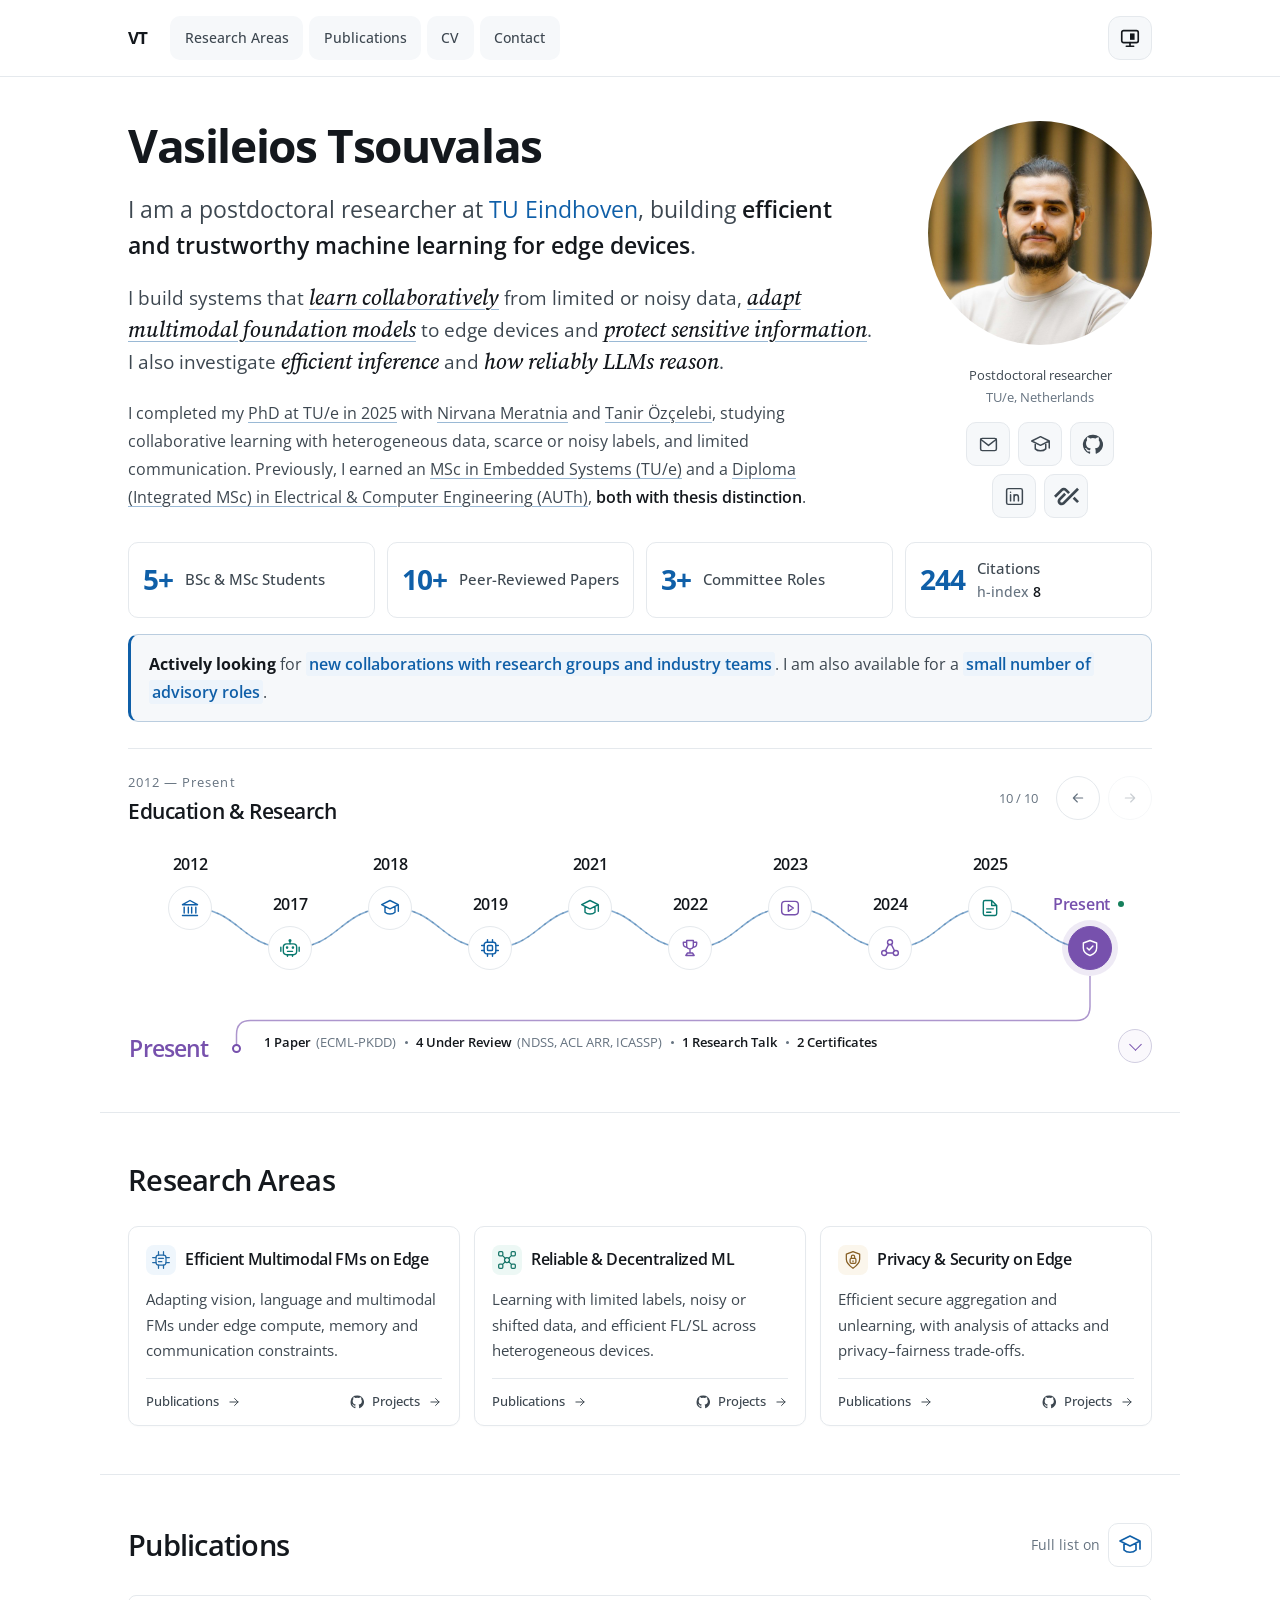
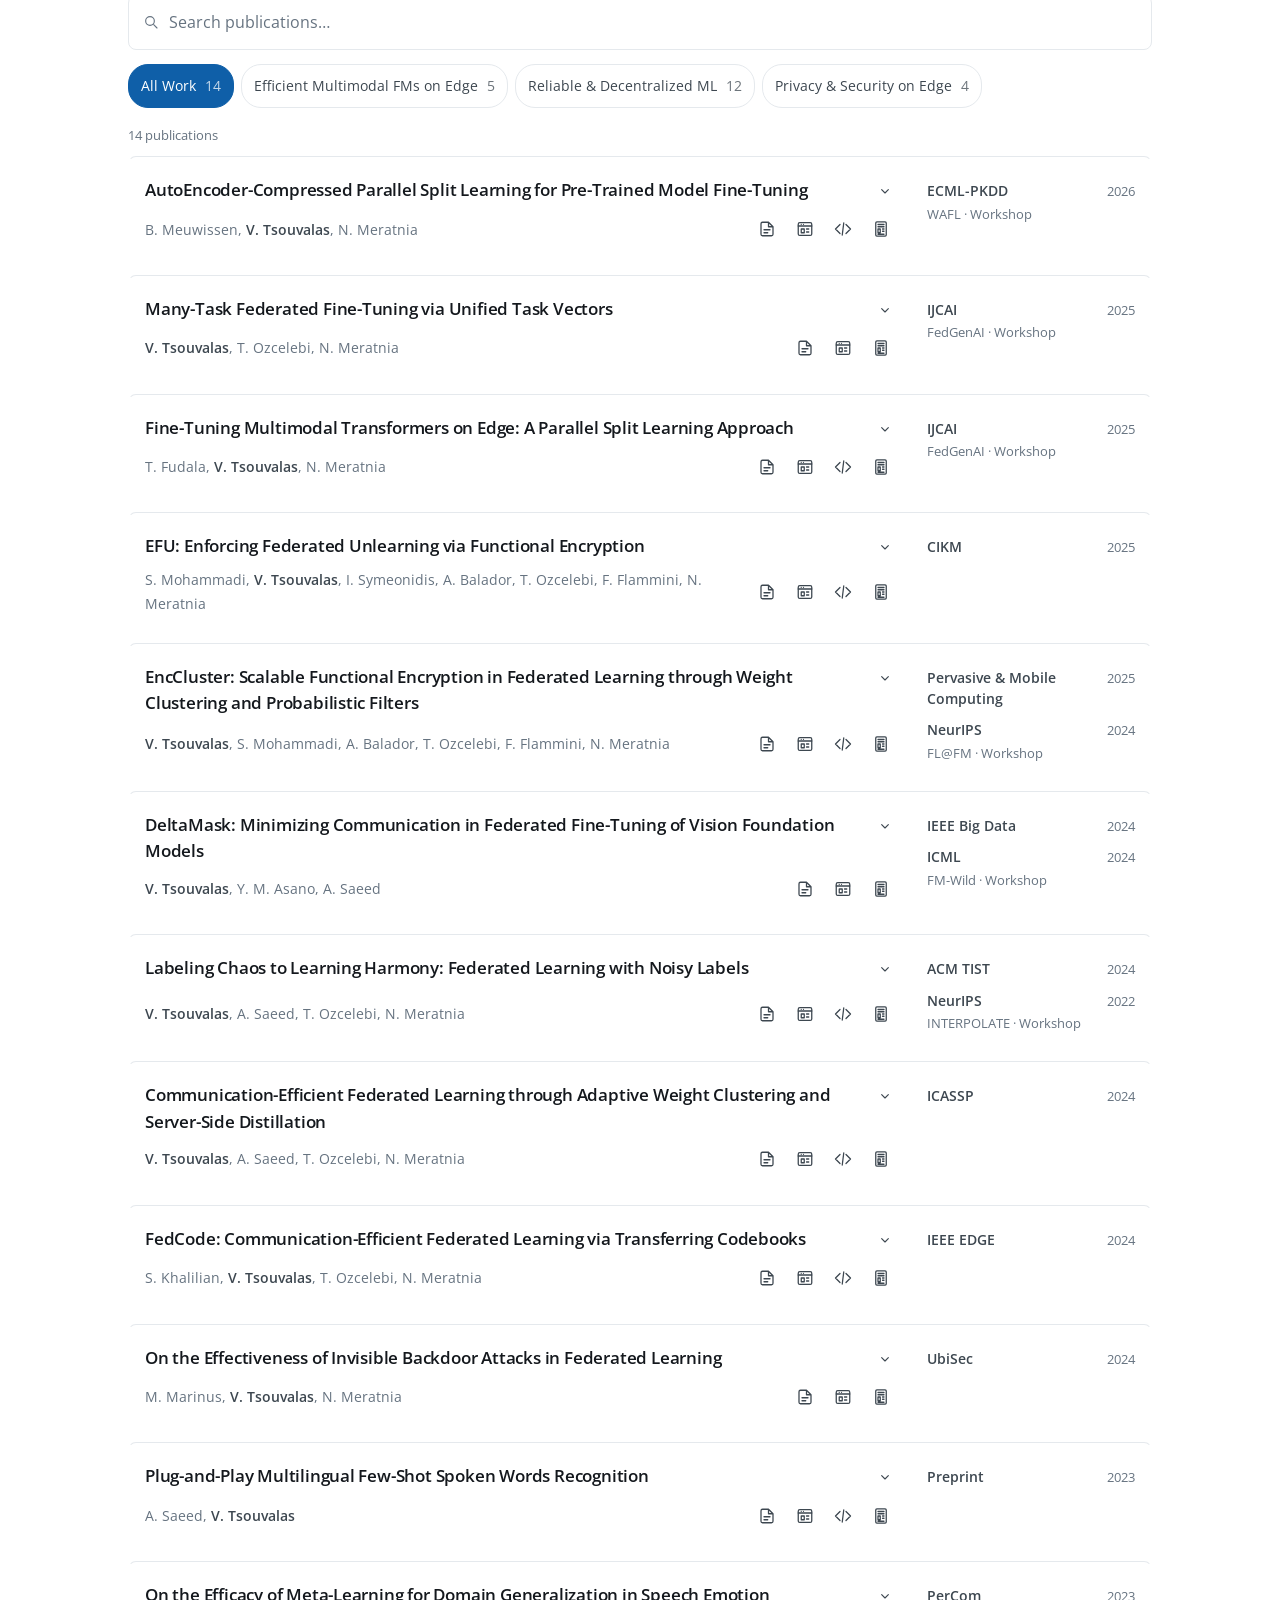
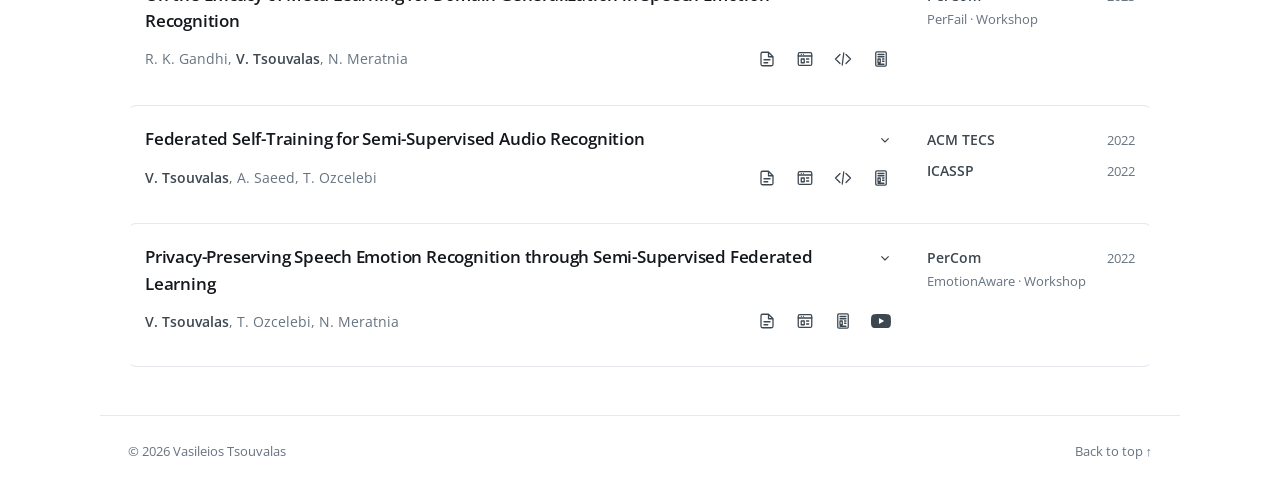
==== commit a255268d: "Refine academic profile, responsive journey and publication experience" ====
--- a/index.html
+++ b/index.html
@@ -14,206 +14,508 @@
   <meta name="twitter:card" content="summary">
   <meta property="og:image" content="https://vtsouval.github.io/assets/misc/vasileios-tsouvalas.jpg">
   <link rel="icon" href="assets/misc/favicon.svg" type="image/svg+xml">
-  <link rel="stylesheet" href="style.css?v=6">
-  <link rel="stylesheet" href="theme.css?v=6">
-  <script src="js/theme.js?v=6"></script>
+  <link rel="stylesheet" href="style.css?v=18">
+  <link rel="preload" href="assets/fonts/SourceSerif4-MediumItalic.woff2" as="font" type="font/woff2" crossorigin>
+  <link rel="stylesheet" href="journey.css?v=19">
+  <link rel="stylesheet" href="academic.css?v=14">
+  <link rel="stylesheet" href="theme.css?v=7">
+  <link rel="stylesheet" href="contact.css?v=4">
+  <link rel="stylesheet" href="research.css?v=3">
+  <link rel="stylesheet" href="publications.css?v=2">
+  <script src="js/theme.js?v=7"></script>
   <script src="js/layout.js?v=6" defer></script>
+  <script src="js/contact.js?v=2" defer></script>
   <script src="js/publication-search.js?v=6" defer></script>
-  <script src="js/site.js?v=6" defer></script>
-  <script src="js/research.js?v=6" defer></script>
+  <script src="js/site.js?v=10" defer></script>
+  <script src="js/publication-cards.js?v=1" defer></script>
+  <script src="js/journey.js?v=6" defer></script>
   <script type="application/ld+json">{"@context":"https://schema.org","@type":"Person","name":"Vasileios Tsouvalas","alternateName":"Vasilis Tsouvalas","url":"https://vtsouval.github.io/","jobTitle":"Postdoctoral Researcher","affiliation":{"@type":"Organization","name":"Eindhoven University of Technology"},"sameAs":["https://orcid.org/0000-0001-9143-1188","https://scholar.google.com/citations?user=FgPQz3QAAAAJ","https://github.com/vtsouval","https://www.tue.nl/en/research/researchers/vasilis-tsouvalas","https://www.alphaxiv.org/@vasileios-tsouvalas"]}</script>
 </head>
 <body>
 <a class="skip-link" href="#main">Skip to content</a>
 <header class="site-header"><div class="shell nav-wrap">
   <a class="wordmark" href="index.html" aria-label="Vasileios Tsouvalas, home">VT</a>
-  <nav aria-label="Main navigation"><a href="#research">Research</a><a href="#publications">Publications</a><a href="#code">Code</a><a href="#about">About</a><a href="cv.html">CV</a><a href="#contact">Contact</a></nav>
-  <div class="theme-picker"><button id="theme-toggle" class="icon-button" type="button" aria-label="Color theme: Auto" aria-expanded="false" aria-controls="theme-menu" hidden><svg class="icon" data-theme-icon="auto" aria-hidden="true" data-icon="auto" viewBox="0 0 24 24" focusable="false" fill="none" stroke="currentColor" stroke-width="1.65" stroke-linecap="round" stroke-linejoin="round"><rect x="3" y="4" width="18" height="13" rx="2" /><path d="M8 21h8m-4-4v4" /></svg><svg class="icon" data-theme-icon="light" aria-hidden="true" hidden data-icon="sun" viewBox="0 0 24 24" focusable="false" fill="none" stroke="currentColor" stroke-width="1.65" stroke-linecap="round" stroke-linejoin="round"><circle cx="12" cy="12" r="4" /><path d="M12 2v2m0 16v2M2 12h2m16 0h2M5 5l1.5 1.5m11 11L19 19M5 19l1.5-1.5m11-11L19 5" /></svg><svg class="icon" data-theme-icon="dark" aria-hidden="true" hidden data-icon="moon" viewBox="0 0 24 24" focusable="false" fill="none" stroke="currentColor" stroke-width="1.65" stroke-linecap="round" stroke-linejoin="round"><path d="M21 13A9 9 0 0 1 11 3 9 9 0 1 0 21 13Z" /></svg><span data-theme-label>Auto</span><svg class="icon theme-chevron" aria-hidden="true" data-icon="chevron" viewBox="0 0 24 24" focusable="false" fill="none" stroke="currentColor" stroke-width="1.65" stroke-linecap="round" stroke-linejoin="round"><path d="m7 10 5 5 5-5" /></svg></button><fieldset id="theme-menu" class="theme-menu" hidden><legend class="sr-only">Color theme</legend><label><input type="radio" name="theme" value="auto" checked><span>Auto <small>Follow system</small></span></label><label><input type="radio" name="theme" value="light"><span>Light</span></label><label><input type="radio" name="theme" value="dark"><span>Dark</span></label></fieldset></div>
+  <nav aria-label="Main navigation"><a href="#research">Research Areas</a><a href="#publications">Publications</a><a href="cv.html">CV</a><a href="mailto:v.tsouvalas@tue.nl" data-contact-open>Contact</a></nav>
+  <div class="theme-picker"><button id="theme-toggle" class="icon-button" type="button" aria-label="Color theme: System. Switch to Light." hidden><svg class="icon" data-theme-icon="auto" viewBox="0 0 24 24" aria-hidden="true" focusable="false"><rect x="3" y="4" width="18" height="13" rx="2"/><path d="M8 21h8m-4-4v4"/><path d="M12 7v7h5V7Z" fill="currentColor" stroke="none"/></svg><svg class="icon" data-theme-icon="light" viewBox="0 0 24 24" aria-hidden="true" focusable="false" hidden><circle cx="12" cy="12" r="4"/><path d="M12 2v2m0 16v2M2 12h2m16 0h2M4.93 4.93l1.42 1.42m11.3 11.3 1.42 1.42M4.93 19.07l1.42-1.42m11.3-11.3 1.42-1.42"/></svg><svg class="icon" data-theme-icon="dark" viewBox="0 0 24 24" aria-hidden="true" focusable="false" hidden><path d="M20.2 14.1A8.6 8.6 0 0 1 9.9 3.8 8.6 8.6 0 1 0 20.2 14.1Z"/></svg></button></div>
 </div></header>
 <main id="main" tabindex="-1">
-<section class="hero shell" aria-labelledby="name">
+<section id="about" class="profile shell" aria-labelledby="name">
+<div class="hero">
   <div class="hero-content"><h1 id="name">Vasileios Tsouvalas</h1>
-  <p class="hero-lead">I study how machine learning models learn collaboratively, adapt to new tasks, and operate with limited data and compute.</p>
-  <p class="hero-bio">I am a postdoctoral researcher at <a href="https://research.tue.nl/en/persons/vasilis-tsouvalas/">Eindhoven University of Technology</a>. My work spans federated and split learning, efficient foundation-model adaptation and inference, and learning with limited supervision. I also study privacy and fairness in collaborative learning, and the evaluation of language-model reasoning.</p>
-  <div class="social-links" aria-label="Professional profiles"><a href="mailto:v.tsouvalas@tue.nl"><svg class="icon " aria-hidden="true" data-icon="mail" viewBox="0 0 24 24" focusable="false" fill="none" stroke="currentColor" stroke-width="1.65" stroke-linecap="round" stroke-linejoin="round"><rect x="3" y="5" width="18" height="14" rx="2" /><path d="m3 6 9 7 9-7" /></svg><span>Email</span></a>
-<a href="https://scholar.google.com/citations?user=FgPQz3QAAAAJ&hl=en"><svg class="icon " aria-hidden="true" data-icon="scholar" viewBox="0 0 24 24" focusable="false" fill="none" stroke="currentColor" stroke-width="1.65" stroke-linecap="round" stroke-linejoin="round"><path d="m2 8 10-5 10 5-10 5L2 8Zm4 2v7c3 3 9 3 12 0v-7M22 8v8" /></svg><span>Scholar</span></a>
-<a href="https://github.com/vtsouval"><svg class="icon " aria-hidden="true" data-icon="github" viewBox="0 0 24 24" focusable="false" fill="none" stroke="currentColor" stroke-width="1.65" stroke-linecap="round" stroke-linejoin="round"><path fill="currentColor" stroke="none" d="M12 .9a11.1 11.1 0 0 0-3.5 21.6c.6.1.8-.2.8-.5v-2.1c-3.4.7-4.1-1.4-4.1-1.4-.5-1.3-1.3-1.7-1.3-1.7-1.1-.8.1-.8.1-.8 1.2.1 1.8 1.2 1.8 1.2 1.1 1.8 2.8 1.3 3.5 1 .1-.8.4-1.3.8-1.6-2.7-.3-5.5-1.4-5.5-6.2 0-1.4.5-2.5 1.2-3.3-.1-.3-.5-1.6.1-3.3 0 0 1-.3 3.4 1.3a11.5 11.5 0 0 1 6.2 0C18 3.5 19 3.8 19 3.8c.6 1.7.2 3 .1 3.3.8.8 1.2 1.9 1.2 3.3 0 4.8-2.9 5.9-5.6 6.2.5.4.9 1.1.9 2.2V22c0 .3.2.6.8.5A11.1 11.1 0 0 0 12 .9Z" /></svg><span>GitHub</span></a>
-<a href="https://orcid.org/0000-0001-9143-1188"><svg class="icon " aria-hidden="true" data-icon="orcid" viewBox="0 0 24 24" focusable="false" fill="none" stroke="currentColor" stroke-width="1.65" stroke-linecap="round" stroke-linejoin="round"><circle cx="12" cy="12" r="9" /><path d="M7.5 10v7M7.5 7v.1M11 7h2a5 5 0 0 1 0 10h-2V7Z" /></svg><span>ORCID</span></a>
-<a href="https://www.linkedin.com/in/vtsouval/"><svg class="icon " aria-hidden="true" data-icon="linkedin" viewBox="0 0 24 24" focusable="false" fill="none" stroke="currentColor" stroke-width="1.65" stroke-linecap="round" stroke-linejoin="round"><rect x="3" y="3" width="18" height="18" rx="2" /><path d="M7.5 10v7M7.5 7v.1M11.5 17v-7m0 3c0-4 5-4 5 0v4" /></svg><span>LinkedIn</span></a>
-<a href="https://www.alphaxiv.org/@vasileios-tsouvalas"><svg class="icon" aria-hidden="true" data-icon="file" viewBox="0 0 24 24" focusable="false" fill="none" stroke="currentColor" stroke-width="1.65" stroke-linecap="round" stroke-linejoin="round"><path d="M14 3H6a2 2 0 0 0-2 2v14a2 2 0 0 0 2 2h12a2 2 0 0 0 2-2V9l-6-6Zm0 0v6h6M8 13h8M8 17h5" /></svg><span>alphaXiv</span></a></div></div>
-  <figure class="portrait"><img src="assets/misc/vasileios-tsouvalas.jpg" width="224" height="224" alt="Vasileios Tsouvalas" fetchpriority="high"><figcaption>Postdoctoral researcher<br><span>TU Eindhoven, the Netherlands</span></figcaption></figure>
+  <p class="hero-lead">I am a postdoctoral researcher at <a href="https://research.tue.nl/en/persons/vasilis-tsouvalas/">TU Eindhoven</a>, building <strong>efficient and trustworthy machine learning for edge devices</strong>.</p>
+  <p class="hero-bio">I build systems that <a href="?topic=decentralized#publications" data-research-topic="decentralized"><em>learn collaboratively</em></a> from limited or noisy data, <a href="?topic=foundation#publications" data-research-topic="foundation"><em>adapt multimodal foundation models</em></a> to edge devices and <a href="?topic=privacy#publications" data-research-topic="privacy"><em>protect sensitive information</em></a>. I also investigate <em>efficient inference</em> and <em>how reliably LLMs reason</em>.</p>
+  <p class="hero-background">I completed my <a href="https://research.tue.nl/en/publications/chaos-to-harmony-taming-heterogeneity-and-communication-bottlenec/" title="Chaos to Harmony: Taming Heterogeneity and Communication Bottlenecks in Federated Learning">PhD at TU/e in 2025</a> with <a href="https://www.tue.nl/en/research/researchers/nirvana-meratnia">Nirvana Meratnia</a> and <a href="https://www.tue.nl/en/research/researchers/tanir-ozcelebi">Tanir Özçelebi</a>, studying collaborative learning with heterogeneous data, scarce or noisy labels, and limited communication. Previously, I earned an <a href="cv.html#experience">MSc in Embedded Systems (TU/e)</a> and a <a href="#journey-2018">Diploma (Integrated MSc) in Electrical &amp; Computer Engineering (AUTh)</a>, <strong>both with thesis distinction</strong>.</p>
+  </div>
+  <figure class="portrait"><img src="assets/misc/vasileios-tsouvalas.jpg" width="224" height="224" alt="Vasileios Tsouvalas" fetchpriority="high"><figcaption>Postdoctoral researcher<br><span>TU/e, Netherlands</span></figcaption></figure>
+  <div class="social-links" aria-label="Professional profiles"><a href="mailto:v.tsouvalas@tue.nl" title="Email" aria-label="Email"><svg class="icon " aria-hidden="true" data-icon="mail" viewBox="0 0 24 24" focusable="false" fill="none" stroke="currentColor" stroke-width="1.65" stroke-linecap="round" stroke-linejoin="round"><rect x="3" y="5" width="18" height="14" rx="2" /><path d="m3 6 9 7 9-7" /></svg><span class="sr-only">Email</span></a>
+<a href="https://scholar.google.com/citations?user=FgPQz3QAAAAJ&hl=en" title="Scholar" aria-label="Scholar"><svg class="icon " aria-hidden="true" data-icon="scholar" viewBox="0 0 24 24" focusable="false" fill="none" stroke="currentColor" stroke-width="1.65" stroke-linecap="round" stroke-linejoin="round"><path d="m2 8 10-5 10 5-10 5L2 8Zm4 2v7c3 3 9 3 12 0v-7M22 8v8" /></svg><span class="sr-only">Scholar</span></a>
+<a href="https://github.com/vtsouval" title="GitHub" aria-label="GitHub"><svg class="icon " aria-hidden="true" data-icon="github" viewBox="0 0 24 24" focusable="false" fill="none" stroke="currentColor" stroke-width="1.65" stroke-linecap="round" stroke-linejoin="round"><path fill="currentColor" stroke="none" d="M12 .9a11.1 11.1 0 0 0-3.5 21.6c.6.1.8-.2.8-.5v-2.1c-3.4.7-4.1-1.4-4.1-1.4-.5-1.3-1.3-1.7-1.3-1.7-1.1-.8.1-.8.1-.8 1.2.1 1.8 1.2 1.8 1.2 1.1 1.8 2.8 1.3 3.5 1 .1-.8.4-1.3.8-1.6-2.7-.3-5.5-1.4-5.5-6.2 0-1.4.5-2.5 1.2-3.3-.1-.3-.5-1.6.1-3.3 0 0 1-.3 3.4 1.3a11.5 11.5 0 0 1 6.2 0C18 3.5 19 3.8 19 3.8c.6 1.7.2 3 .1 3.3.8.8 1.2 1.9 1.2 3.3 0 4.8-2.9 5.9-5.6 6.2.5.4.9 1.1.9 2.2V22c0 .3.2.6.8.5A11.1 11.1 0 0 0 12 .9Z" /></svg><span class="sr-only">GitHub</span></a>
+
+<a href="https://www.linkedin.com/in/vtsouval/" title="LinkedIn" aria-label="LinkedIn"><svg class="icon " aria-hidden="true" data-icon="linkedin" viewBox="0 0 24 24" focusable="false" fill="none" stroke="currentColor" stroke-width="1.65" stroke-linecap="round" stroke-linejoin="round"><rect x="3" y="3" width="18" height="18" rx="2" /><path d="M7.5 10v7M7.5 7v.1M11.5 17v-7m0 3c0-4 5-4 5 0v4" /></svg><span class="sr-only">LinkedIn</span></a>
+<a href="https://www.alphaxiv.org/@vasileios-tsouvalas" title="alphaXiv" aria-label="alphaXiv"><svg class="icon" aria-hidden="true" data-icon="alphaxiv" viewBox="0 0 718.41 504.47" focusable="false" fill="none" stroke="currentColor" stroke-width="1.65" stroke-linecap="round" stroke-linejoin="round"><g fill="currentColor" stroke="none"><polygon fill="currentColor" points="591.15 258.54 718.41 385.73 663.72 440.28 536.57 313.62 591.15 258.54" /><path fill="currentColor" d="M273.86.3c34.56-2.41,67.66,9.73,92.51,33.54l94.64,94.63-55.11,54.55-96.76-96.55c-16.02-12.7-37.67-12.1-53.19,1.11L54.62,288.82,0,234.23,204.76,29.57C223.12,13.31,249.27,2.02,273.86.3Z" /><path fill="currentColor" d="M663.79,1.29l54.62,54.58-418.11,417.9c-114.43,95.94-263.57-53.49-167.05-167.52l160.46-160.33,54.62,54.58-157.88,157.77c-33.17,40.32,18.93,91.41,58.66,57.48L663.79,1.29Z" /></g></svg><span class="sr-only">alphaXiv</span></a></div>
+</div>
+  <div class="profile-credentials">
+    <ul class="profile-highlights" aria-label="Research and supervision at a glance">
+      <li><a href="cv.html#teaching" aria-label="5+ BSc and MSc students supervised"><strong>5+</strong><span>BSc &amp; MSc Students</span></a></li>
+      <li><a href="#publications" data-research-topic="all"><strong>10+</strong><span>Peer-Reviewed Papers</span></a></li>
+      <li><a href="cv.html#service" title="Technical and program committee service"><strong>3+</strong><span>Committee Roles</span></a></li>
+      <!-- SCHOLAR_METRICS_START -->
+      <li class="profile-scholar"><a href="https://scholar.google.com/citations?user=FgPQz3QAAAAJ&amp;hl=en" title="Google Scholar: 244 citations, h-index 8. Updated 14 October 2026; checked daily." aria-label="Google Scholar: 244 citations, h-index 8. Updated 14 October 2026; checked daily."><strong>244</strong><span>Citations<small>h-index <b>8</b></small></span></a></li>
+      <!-- SCHOLAR_METRICS_END -->
+    </ul>
+  </div>
+  <aside class="collaboration-banner" aria-label="Collaborations and advisory roles">
+    <p><strong>Actively looking</strong> for <mark>new collaborations with research groups and industry teams</mark>. I am also available for a <mark>small number of advisory roles</mark>.</p>
+  </aside>
+  <section class="journey journey-intro" aria-labelledby="journey-title" data-journey>
+    <div class="journey-heading">
+      <div><p class="journey-eyebrow">2012 — Present</p><h2 id="journey-title">Education &amp; Research</h2></div>
+      <div class="journey-controls" hidden>
+        <label class="journey-year-picker"><span class="sr-only">Choose timeline year</span><select class="journey-year-select" aria-controls="journey-stops"></select></label>
+        <span class="journey-position" aria-live="polite" aria-atomic="true"></span>
+        <button class="icon-button journey-previous" type="button" aria-label="Previous milestone" aria-controls="journey-stops"><svg class="icon arrow-back" aria-hidden="true" focusable="false" viewBox="0 0 24 24" fill="none" stroke="currentColor" stroke-width="1.65" stroke-linecap="round" stroke-linejoin="round"><path d="M5 12h14m-6-6 6 6-6 6" /></svg></button>
+        <button class="icon-button journey-next" type="button" aria-label="Next milestone" aria-controls="journey-stops"><svg class="icon " aria-hidden="true" focusable="false" viewBox="0 0 24 24" fill="none" stroke="currentColor" stroke-width="1.65" stroke-linecap="round" stroke-linejoin="round"><path d="M5 12h14m-6-6 6 6-6 6" /></svg></button>
+      </div>
+    </div>
+    <div class="journey-stage">
+      <div class="journey-map" hidden>
+        <div class="journey-map-inner">
+          <svg class="journey-road" aria-hidden="true" focusable="false"><path class="journey-road-base"/><path class="journey-road-traveled"/></svg>
+          <div id="journey-stops" class="journey-stops" role="tablist" aria-label="Academic journey by year" aria-orientation="horizontal"></div>
+        </div>
+      </div>
+      <svg class="journey-connector" aria-hidden="true" focusable="false" hidden><path/></svg>
+      <div class="journey-panels">
+        <article class="journey-panel" id="journey-2012" data-year="2012" data-label="Diploma Studies Electrical &amp; Computer Engineering" data-tone="education">
+          <header class="journey-detail-heading">
+            <span class="journey-detail-icon" hidden><svg class="icon " aria-hidden="true" focusable="false" viewBox="0 0 24 24" fill="none" stroke="currentColor" stroke-width="1.65" stroke-linecap="round" stroke-linejoin="round"><path d="m3 8 9-5 9 5H3Zm2 3v7m5-7v7m4-7v7m5-7v7M3 21h18" /></svg></span>
+            <p class="journey-detail-year">2012</p>
+            <div class="journey-overview"><ul class="journey-summary" aria-label="Year at a glance"><li><strong>Diploma Studies</strong> <span>Electrical &amp; Computer Engineering</span></li></ul><p class="journey-affiliation"><a class="institution-link" href="https://www.auth.gr/en/" title="Aristotle University of Thessaloniki (AUTh)" aria-label="Aristotle University of Thessaloniki (AUTh)"><img class="institution-logo-auth institution-logo-light" src="assets/institutions/auth-black.png" width="23" height="23" alt=""><img class="institution-logo-auth institution-logo-dark" src="assets/institutions/auth-white.png" width="23" height="23" alt=""><span>AUTh</span></a></p></div>
+          </header>
+          <ol class="journey-events">
+          <li class="journey-event">
+            <div class="journey-date"><time datetime="2012-10">October</time></div>
+            <div class="journey-event-body"><span class="journey-kind">Degree Studies</span><h5><a href="cv.html#experience">Electrical &amp; Computer Engineering</a></h5><p><a href="https://eng.auth.gr/en/integrated-master-2/">Diploma (Integrated MSc)</a> · 5 Year Programme (300 ECTS) · <strong class="milestone-count">Top 1% National STEM</strong>.</p><p class="event-location"><svg class="location-mark" viewBox="0 0 24 24" aria-hidden="true" focusable="false" fill="none" stroke="currentColor" stroke-width="1.6"><path d="M19 10c0 5-7 11-7 11S5 15 5 10a7 7 0 1 1 14 0Z"/><circle cx="12" cy="10" r="2.3"/></svg><span>Thessaloniki, Greece</span></p></div>
+          </li>
+          </ol>
+        </article>
+        <article class="journey-panel" id="journey-2017" data-year="2017" data-label="1 Thesis Project Cooperative Robotics" data-tone="research">
+          <header class="journey-detail-heading">
+            <span class="journey-detail-icon" hidden><svg class="icon" aria-hidden="true" focusable="false" viewBox="0 0 24 24" fill="none" stroke="currentColor" stroke-width="1.65" stroke-linecap="round" stroke-linejoin="round"><rect x="4" y="7" width="16" height="13" rx="4"/><path d="M12 7V4M9 20v2m6-2v2M1 11v5m22-5v5M9 16h6"/><circle cx="12" cy="3" r="1"/><circle cx="8.5" cy="11.5" r=".7"/><circle cx="15.5" cy="11.5" r=".7"/></svg></span>
+            <p class="journey-detail-year">2017</p>
+            <div class="journey-overview"><ul class="journey-summary" aria-label="Year at a glance"><li><strong>1 Thesis Project</strong> <span>Cooperative Robotics</span></li></ul><p class="journey-affiliation"><a class="institution-link" href="https://www.auth.gr/en/" title="Aristotle University of Thessaloniki (AUTh)" aria-label="Aristotle University of Thessaloniki (AUTh)"><img class="institution-logo-auth institution-logo-light" src="assets/institutions/auth-black.png" width="23" height="23" alt=""><img class="institution-logo-auth institution-logo-dark" src="assets/institutions/auth-white.png" width="23" height="23" alt=""><span>AUTh</span></a> · Automation &amp; Robotics Laboratory</p></div>
+          </header>
+          <ol class="journey-events">
+          <li class="journey-event">
+            <div class="journey-date">2017–2018</div>
+            <div class="journey-event-body"><span class="journey-kind">Robotics</span><h5 class="journey-text-title">Cooperative Aerial &amp; Ground Exploration</h5><p>Aerial scouting and ground navigation for autonomous exploration in RoboCup Rescue environments. <a href="projects/uav-ugv/">Project</a> · <a href="https://github.com/vtsouval/UAV_UGV_Autonomous_Exploration/blob/master/Thesis_Report.pdf">Thesis (Greek)</a>.</p><p class="journey-people">Joint thesis with <a href="https://www.linkedin.com/in/kleio-baxevani-592319146" class="person-link" title="Kleio Baxevani" aria-label="Kleio Baxevani">K. Baxevani</a>.</p><p class="journey-people"><a href="https://arl.ee.auth.gr/" title="Automation and Robotics Laboratory, Aristotle University of Thessaloniki">ARL</a> · Thesis supervisors: <a href="https://etsardou.github.io/" class="person-link" title="Emmanouil Tsardoulias" aria-label="Emmanouil Tsardoulias">E. Tsardoulias</a> and <a href="https://qa.auth.gr/en/cv/loukas" class="person-link" title="Loukas Petrou" aria-label="Loukas Petrou">L. Petrou</a>.</p><p class="event-location"><svg class="location-mark" viewBox="0 0 24 24" aria-hidden="true" focusable="false" fill="none" stroke="currentColor" stroke-width="1.6"><path d="M19 10c0 5-7 11-7 11S5 15 5 10a7 7 0 1 1 14 0Z"/><circle cx="12" cy="10" r="2.3"/></svg><span>Thessaloniki, Greece</span></p></div>
+          </li>
+          </ol>
+        </article>
+        <article class="journey-panel" id="journey-2018" data-year="2018" data-label="Diploma Awarded · Thesis Distinction 10/10" data-tone="education">
+          <header class="journey-detail-heading">
+            <span class="journey-detail-icon" hidden><svg class="icon" aria-hidden="true" focusable="false" viewBox="0 0 24 24" fill="none" stroke="currentColor" stroke-width="1.65" stroke-linecap="round" stroke-linejoin="round"><path d="m2 8 10-5 10 5-10 5L2 8Zm4 2v7c3 3 9 3 12 0v-7M22 8v8"/></svg></span>
+            <p class="journey-detail-year">2018</p>
+            <div class="journey-overview"><ul class="journey-summary" aria-label="Year at a glance"><li><strong class="degree-award">Diploma Awarded<svg class="award-confetti" aria-hidden="true" data-icon="confetti" viewBox="0 0 32 32" focusable="false" fill="none" stroke="currentColor" stroke-width="1.65" stroke-linecap="round" stroke-linejoin="round"><path class="confetti-cone" d="m5 27 5-16 11 11-16 5Z" />
+  <path class="confetti-ribbon" d="m7 21 4 4m-2-9 7 7" />
+  <g class="confetti-piece confetti-piece-a"><path d="M15 9c-2-4 2-4 0-7" /></g>
+  <g class="confetti-piece confetti-piece-b"><path d="m20 12 5-5m-1-3 3 3" /></g>
+  <g class="confetti-piece confetti-piece-c"><path d="M24 17c4 0 2-4 6-3" /></g>
+  <g class="confetti-piece confetti-piece-d"><path d="m8 5 1 1m18 17 1 1" /></g>
+  <g class="confetti-piece confetti-piece-e"><circle cx="21" cy="4" r=".8" /><circle cx="29" cy="9" r=".8" /></g>
+</svg></strong></li><li><strong>Thesis Distinction</strong> <span>10/10</span></li></ul><p class="journey-affiliation"><a class="institution-link" href="https://www.auth.gr/en/" title="Aristotle University of Thessaloniki (AUTh)" aria-label="Aristotle University of Thessaloniki (AUTh)"><img class="institution-logo-auth institution-logo-light" src="assets/institutions/auth-black.png" width="23" height="23" alt=""><img class="institution-logo-auth institution-logo-dark" src="assets/institutions/auth-white.png" width="23" height="23" alt=""><span>AUTh</span></a></p></div>
+          </header>
+          <ol class="journey-events">
+          <li class="journey-event">
+            <div class="journey-date"><time datetime="2018-03">March</time></div>
+            <div class="journey-event-body"><span class="journey-kind">Graduation</span><h5><a href="cv.html#experience">Diploma (Integrated MSc)</a></h5><p><a href="projects/uav-ugv/">Cooperative robotics thesis</a>.</p><p class="journey-honour-line"><span class="thesis-honour"><svg class="honour-icon" viewBox="0 0 24 24" fill="none" stroke="currentColor" stroke-width="1.6" stroke-linecap="round" stroke-linejoin="round" aria-hidden="true" focusable="false"><circle cx="12" cy="8" r="5"/><path d="m8.5 12-2 9 5.5-3 5.5 3-2-9"/><path d="m10 8 1.3 1.3L14 6.5"/></svg><span>Thesis Distinction <span class="honour-separator" aria-hidden="true">·</span> 10/10</span></span></p><p class="journey-people"><a href="https://arl.ee.auth.gr/" title="Automation and Robotics Laboratory, Aristotle University of Thessaloniki">ARL</a> · Thesis supervisors: <a href="https://etsardou.github.io/" class="person-link" title="Emmanouil Tsardoulias" aria-label="Emmanouil Tsardoulias">E. Tsardoulias</a> and <a href="https://qa.auth.gr/en/cv/loukas" class="person-link" title="Loukas Petrou" aria-label="Loukas Petrou">L. Petrou</a>.</p><p class="event-location"><svg class="location-mark" viewBox="0 0 24 24" aria-hidden="true" focusable="false" fill="none" stroke="currentColor" stroke-width="1.6"><path d="M19 10c0 5-7 11-7 11S5 15 5 10a7 7 0 1 1 14 0Z"/><circle cx="12" cy="10" r="2.3"/></svg><span>Thessaloniki, Greece</span></p></div>
+          </li>
+          </ol>
+        </article>
+        <article class="journey-panel" id="journey-2019" data-year="2019" data-label="MSc Studies Embedded Systems" data-tone="education">
+          <header class="journey-detail-heading">
+            <span class="journey-detail-icon" hidden><svg class="icon" aria-hidden="true" focusable="false" viewBox="0 0 24 24" fill="none" stroke="currentColor" stroke-width="1.65" stroke-linecap="round" stroke-linejoin="round"><rect x="5" y="5" width="14" height="14" rx="3"/><rect x="9" y="9" width="6" height="6" rx="1"/><path d="M9 2v3m6-3v3M9 19v3m6-3v3M2 9h3m-3 6h3M19 9h3m-3 6h3"/></svg></span>
+            <p class="journey-detail-year">2019</p>
+            <div class="journey-overview"><ul class="journey-summary" aria-label="Year at a glance"><li><strong>MSc Studies</strong> <span>Embedded Systems</span></li></ul><p class="journey-affiliation"><a class="institution-link" href="https://www.tue.nl/en/" title="Eindhoven University of Technology (TU/e)" aria-label="Eindhoven University of Technology (TU/e)"><img class="institution-logo-tue" src="assets/institutions/tue.svg" width="36" height="17" alt="TU/e"></a></p></div>
+          </header>
+          <ol class="journey-events">
+          <li class="journey-event">
+            <div class="journey-date"><time datetime="2019-09">September</time></div>
+            <div class="journey-event-body"><span class="journey-kind">Graduate Studies</span><h5><a href="cv.html#experience">MSc in Embedded Systems</a></h5><p>September 2019 – July 2021.</p><p><a href="#journey-2021">MSc Thesis</a> on Federated Learning using unlabeled on-device audio data <em>(Distinction)</em>.</p><p class="event-location"><svg class="location-mark" viewBox="0 0 24 24" aria-hidden="true" focusable="false" fill="none" stroke="currentColor" stroke-width="1.6"><path d="M19 10c0 5-7 11-7 11S5 15 5 10a7 7 0 1 1 14 0Z"/><circle cx="12" cy="10" r="2.3"/></svg><span>Eindhoven, Netherlands</span></p></div>
+          </li>
+          </ol>
+        </article>
+        <article class="journey-panel" id="journey-2021" data-year="2021" data-label="MSc Awarded · Thesis Distinction" data-tone="research">
+          <header class="journey-detail-heading">
+            <span class="journey-detail-icon" hidden><svg class="icon " aria-hidden="true" focusable="false" viewBox="0 0 24 24" fill="none" stroke="currentColor" stroke-width="1.65" stroke-linecap="round" stroke-linejoin="round"><path d="m2 8 10-5 10 5-10 5L2 8Zm4 2v7c3 3 9 3 12 0v-7M22 8v8" /></svg></span>
+            <p class="journey-detail-year">2021</p>
+            <div class="journey-overview"><ul class="journey-summary" aria-label="Year at a glance"><li><strong class="degree-award">MSc Awarded<svg class="award-confetti" aria-hidden="true" data-icon="confetti" viewBox="0 0 32 32" focusable="false" fill="none" stroke="currentColor" stroke-width="1.65" stroke-linecap="round" stroke-linejoin="round"><path class="confetti-cone" d="m5 27 5-16 11 11-16 5Z" />
+  <path class="confetti-ribbon" d="m7 21 4 4m-2-9 7 7" />
+  <g class="confetti-piece confetti-piece-a"><path d="M15 9c-2-4 2-4 0-7" /></g>
+  <g class="confetti-piece confetti-piece-b"><path d="m20 12 5-5m-1-3 3 3" /></g>
+  <g class="confetti-piece confetti-piece-c"><path d="M24 17c4 0 2-4 6-3" /></g>
+  <g class="confetti-piece confetti-piece-d"><path d="m8 5 1 1m18 17 1 1" /></g>
+  <g class="confetti-piece confetti-piece-e"><circle cx="21" cy="4" r=".8" /><circle cx="29" cy="9" r=".8" /></g>
+</svg></strong> <span>Thesis Distinction</span></li></ul><p class="journey-affiliation"><a class="institution-link" href="https://www.tue.nl/en/" title="Eindhoven University of Technology (TU/e)" aria-label="Eindhoven University of Technology (TU/e)"><img class="institution-logo-tue" src="assets/institutions/tue.svg" width="36" height="17" alt="TU/e"></a> · <a class="institution-link institution-link-iris" href="https://iris.win.tue.nl/" title="Interconnected Resource-aware Intelligent Systems (IRIS)" aria-label="Interconnected Resource-aware Intelligent Systems (IRIS)"><img class="institution-logo-iris institution-logo-light" src="assets/institutions/iris-light.png" width="55" height="26" alt="" decoding="async"><img class="institution-logo-iris institution-logo-dark" src="assets/institutions/iris-dark.png" width="55" height="26" alt="" decoding="async"></a></p></div>
+          </header>
+          <ol class="journey-events">
+          <li class="journey-event">
+            <div class="journey-date"><time datetime="2021-07">July</time></div>
+            <div class="journey-event-body"><span class="journey-kind">MSc Awarded</span><h5><a href="https://research.tue.nl/en/studentTheses/on-device-unlabeled-audio-utilization-for-improved-recognition-ra/">On-Device Learning from Unlabeled Audio</a></h5><p>Semi-supervised federated audio recognition through self-training.</p><p class="journey-honour-line"><span class="thesis-honour"><svg class="honour-icon" viewBox="0 0 24 24" fill="none" stroke="currentColor" stroke-width="1.6" stroke-linecap="round" stroke-linejoin="round" aria-hidden="true" focusable="false"><circle cx="12" cy="8" r="5"/><path d="m8.5 12-2 9 5.5-3 5.5 3-2-9"/><path d="m10 8 1.3 1.3L14 6.5"/></svg><span>Thesis Distinction</span></span></p><p class="journey-people"><a class="institution-link institution-link-iris" href="https://iris.win.tue.nl/" title="Interconnected Resource-aware Intelligent Systems (IRIS)" aria-label="Interconnected Resource-aware Intelligent Systems (IRIS)"><img class="institution-logo-iris institution-logo-light" src="assets/institutions/iris-light.png" width="55" height="26" alt="" decoding="async"><img class="institution-logo-iris institution-logo-dark" src="assets/institutions/iris-dark.png" width="55" height="26" alt="" decoding="async"></a> · Supervisors: <a href="https://research.tue.nl/en/persons/tanir-%C3%B6z%C3%A7elebi/" class="person-link" title="Tanir Özçelebi" aria-label="Tanir Özçelebi">T. Özçelebi</a> and <a href="https://research.tue.nl/en/persons/aaqib-saeed/" class="person-link" title="Aaqib Saeed" aria-label="Aaqib Saeed">A. Saeed</a>.</p><p class="event-location"><svg class="location-mark" viewBox="0 0 24 24" aria-hidden="true" focusable="false" fill="none" stroke="currentColor" stroke-width="1.6"><path d="M19 10c0 5-7 11-7 11S5 15 5 10a7 7 0 1 1 14 0Z"/><circle cx="12" cy="10" r="2.3"/></svg><span>Eindhoven, Netherlands</span></p></div>
+          </li>
+          <li class="journey-event">
+            <div class="journey-date"><time datetime="2021-09">September</time></div>
+            <div class="journey-event-body"><span class="journey-kind">Doctoral Research</span><h5><a href="https://research.tue.nl/en/publications/chaos-to-harmony-taming-heterogeneity-and-communication-bottlenec/">Data &amp; Communication Efficiency</a></h5><p>Federated learning with heterogeneous data, limited labels, and constrained communication.</p><p class="journey-people"><a class="institution-link institution-link-iris" href="https://iris.win.tue.nl/" title="Interconnected Resource-aware Intelligent Systems (IRIS)" aria-label="Interconnected Resource-aware Intelligent Systems (IRIS)"><img class="institution-logo-iris institution-logo-light" src="assets/institutions/iris-light.png" width="55" height="26" alt="" decoding="async"><img class="institution-logo-iris institution-logo-dark" src="assets/institutions/iris-dark.png" width="55" height="26" alt="" decoding="async"></a> · Supervisors: <a href="https://research.tue.nl/en/persons/nirvana-meratnia/" class="person-link" title="Nirvana Meratnia" aria-label="Nirvana Meratnia">N. Meratnia</a> and <a href="https://research.tue.nl/en/persons/tanir-%C3%B6z%C3%A7elebi/" class="person-link" title="Tanir Özçelebi" aria-label="Tanir Özçelebi">T. Özçelebi</a>.</p><p class="event-location"><svg class="location-mark" viewBox="0 0 24 24" aria-hidden="true" focusable="false" fill="none" stroke="currentColor" stroke-width="1.6"><path d="M19 10c0 5-7 11-7 11S5 15 5 10a7 7 0 1 1 14 0Z"/><circle cx="12" cy="10" r="2.3"/></svg><span>Eindhoven, Netherlands</span></p></div>
+          </li>
+          </ol>
+        </article>
+        <article class="journey-panel" id="journey-2022" data-year="2022" data-label="3 Papers (PerCom, ICASSP, NeurIPS, ACM TECS) · 1 Award" data-tone="community">
+          <header class="journey-detail-heading">
+            <span class="journey-detail-icon" hidden><svg class="icon" aria-hidden="true" focusable="false" viewBox="0 0 24 24" fill="none" stroke="currentColor" stroke-width="1.65" stroke-linecap="round" stroke-linejoin="round"><path d="M8 3h8v6a4 4 0 0 1-8 0V3ZM8 5H4v2a4 4 0 0 0 4 4m8-6h4v2a4 4 0 0 1-4 4m-4 2v5m-4 3h8m-9 0 2-3h6l2 3"/></svg></span>
+            <p class="journey-detail-year">2022</p>
+            <div class="journey-overview"><ul class="journey-summary" aria-label="Year at a glance"><li class="journey-paper-count" data-count="3" title="Distinct works in this year; multiple venues or versions of the same work count once."><strong>3 Papers</strong> <span>(PerCom, ICASSP, NeurIPS, ACM TECS)</span></li><li><strong>1 Award</strong></li></ul></div>
+          </header>
+          <ol class="journey-events">
+          <li class="journey-event" data-papers="fedser">
+            <div class="journey-date"><time datetime="2022-03-25">25 March</time></div>
+            <div class="journey-event-body"><span class="journey-kind">Workshop Paper</span><h5 class="venue-title"><a class="venue-link" data-brand="percom-2022" href="https://percom.org/PerCom2022/"><span class="brand-mark" aria-hidden="true"><img class="brand-logo" src="assets/events/percom.png" alt="" width="40" height="40" decoding="async"></span><span>PerCom 2022 · EmotionAware</span></a></h5><p><a href="https://nousphera.github.io/projects/fedser/">FedSER</a>: semi-supervised <abbr title="federated learning">FL</abbr> for speech emotion recognition from sparsely labeled on-device audio. <a href="https://www.youtube.com/watch?v=aJ4A5wL6G8c" class="recording-link" aria-label="Watch the FedSER presentation on YouTube" title="Watch on YouTube"><svg class="youtube-mark" aria-hidden="true" data-icon="youtube" viewBox="0 0 24 24" focusable="false" fill="none" stroke="currentColor" stroke-width="1.65" stroke-linecap="round" stroke-linejoin="round"><path fill="currentColor" stroke="none" d="M23.498 6.186a3.016 3.016 0 0 0-2.122-2.136C19.505 3.545 12 3.545 12 3.545s-7.505 0-9.377.505A3.017 3.017 0 0 0 .502 6.186C0 8.07 0 12 0 12s0 3.93.502 5.814a3.016 3.016 0 0 0 2.122 2.136c1.871.505 9.376.505 9.376.505s7.505 0 9.377-.505a3.015 3.015 0 0 0 2.122-2.136C24 15.93 24 12 24 12s0-3.93-.502-5.814zM9.545 15.568V8.432L15.818 12l-6.273 3.568z" /></svg></a></p><p class="event-location"><svg class="location-mark" viewBox="0 0 24 24" aria-hidden="true" focusable="false" fill="none" stroke="currentColor" stroke-width="1.6"><path d="M19 10c0 5-7 11-7 11S5 15 5 10a7 7 0 1 1 14 0Z"/><circle cx="12" cy="10" r="2.3"/></svg><span>Virtual Event · Pisa, Italy (Host)</span></p></div>
+          </li>
+          <li class="journey-event" data-papers="fedstar">
+            <div class="journey-date"><time datetime="2022-05-22">22–27 May</time></div>
+            <div class="journey-event-body"><span class="journey-kind">Conference Presentation</span><h5 class="venue-title"><a class="venue-link" data-brand="icassp-2022" href="https://2022.ieeeicassp.org/"><span class="brand-mark" aria-hidden="true"><img class="brand-logo" src="assets/events/marks/icassp-2022.svg" alt="" width="40" height="40" decoding="async"></span><span>ICASSP 2022</span></a></h5><p><a href="https://ieeexplore.ieee.org/document/9746356" title="Federated Self-Training for Data-Efficient Audio Recognition">FedSTAR</a>: self-training on unlabeled client audio for label-efficient <abbr title="federated learning">FL</abbr>. <a href="https://ieeexplore.ieee.org/stamp/stamp.jsp?arnumber=9747079">Proceedings</a>.</p><p class="event-location"><svg class="location-mark" viewBox="0 0 24 24" aria-hidden="true" focusable="false" fill="none" stroke="currentColor" stroke-width="1.6"><path d="M19 10c0 5-7 11-7 11S5 15 5 10a7 7 0 1 1 14 0Z"/><circle cx="12" cy="10" r="2.3"/></svg><span>Singapore (Virtual)</span></p></div>
+          </li>
+          <li class="journey-event" data-papers="fedln">
+            <div class="journey-date"><time datetime="2022-12-02">2 December</time></div>
+            <div class="journey-event-body"><span class="journey-kind">Workshop Presentation</span><h5 class="venue-title"><a class="venue-link" data-brand="neurips" href="https://neurips.cc/Conferences/2022"><span class="brand-mark" aria-hidden="true"><img class="brand-logo" src="assets/events/marks/neurips.svg" alt="" width="40" height="40" decoding="async"></span><span>NeurIPS 2022</span></a></h5><p><a href="https://openreview.net/pdf?id=gNHMC4I0Pva" title="Federated Learning with Noisy Labels: Achieving Generalization in the Face of Label Noise">FedLN</a>: client-level noise estimation and label correction for robust <abbr title="federated learning">FL</abbr> at the <a href="https://sites.google.com/view/interpolation-workshop">INTERPOLATE workshop</a>.</p><p class="event-location"><svg class="location-mark" viewBox="0 0 24 24" aria-hidden="true" focusable="false" fill="none" stroke="currentColor" stroke-width="1.6"><path d="M19 10c0 5-7 11-7 11S5 15 5 10a7 7 0 1 1 14 0Z"/><circle cx="12" cy="10" r="2.3"/></svg><span>New Orleans, USA</span></p></div>
+          </li>
+          </ol>
+          <aside class="journey-year-note journey-paper-record" data-papers="fedstar" aria-label="Journal Paper"><span class="journey-kind">Journal Paper</span><h5><a class="venue-link brand-inline" data-brand="acm" href="https://doi.org/10.1145/3520128"><span class="brand-mark" aria-hidden="true"><img class="brand-logo" src="assets/events/acm.svg" alt="" width="40" height="40" decoding="async"></span><span>ACM TECS 2022</span></a></h5><p><a href="https://nousphera.github.io/projects/fedstar/">FedSTAR</a>: semi-supervised <abbr title="federated learning">FL</abbr> using self-training and self-supervised initialization for on-device audio.</p></aside>
+
+          <aside class="journey-year-note journey-recognition"><span class="journey-kind">Thesis Recognition</span><h5><a class="thesis-honour" href="cv.html#awards"><svg class="honour-icon" viewBox="0 0 24 24" fill="none" stroke="currentColor" stroke-width="1.6" stroke-linecap="round" stroke-linejoin="round" aria-hidden="true" focusable="false"><circle cx="12" cy="8" r="5"/><path d="m8.5 12-2 9 5.5-3 5.5 3-2-9"/><path d="m10 8 1.3 1.3L14 6.5"/></svg><span>Best Master Thesis Award</span></a></h5><p>Department of Mathematics and Computer Science, <a href="https://www.tue.nl/en/">TU/e</a>.</p></aside>
+        </article>
+        <article class="journey-panel" id="journey-2023" data-year="2023" data-label="2 Papers (PerCom, arXiv) · 1 Research Talk · 1 Course Professional Development" data-tone="community">
+          <header class="journey-detail-heading">
+            <span class="journey-detail-icon" hidden><svg class="icon " aria-hidden="true" focusable="false" viewBox="0 0 24 24" fill="none" stroke="currentColor" stroke-width="1.65" stroke-linecap="round" stroke-linejoin="round"><rect x="2" y="4" width="20" height="16" rx="4" /><path d="m10 8 6 4-6 4V8Z" /></svg></span>
+            <p class="journey-detail-year">2023</p>
+            <div class="journey-overview"><ul class="journey-summary" aria-label="Year at a glance"><li class="journey-paper-count" data-count="2" title="Distinct works in this year; multiple venues or versions of the same work count once."><strong>2 Papers</strong> <span>(PerCom, arXiv)</span></li><li><strong>1 Research Talk</strong></li><li><strong>1 Course</strong> <span>Professional Development</span></li></ul></div>
+          </header>
+          <ol class="journey-events">
+          <li class="journey-event" data-papers="da-mldg">
+            <div class="journey-date"><time datetime="2023-03-17">17 March</time></div>
+            <div class="journey-event-body"><span class="journey-kind">Workshop Paper</span><h5 class="venue-title"><a class="venue-link" data-brand="percom-2023" href="https://perfail-workshop.github.io/2023/"><span class="brand-mark" aria-hidden="true"><img class="brand-logo" src="assets/events/percom-2023.png" alt="" width="40" height="40" decoding="async"></span><span>PerCom 2023 · PerFail</span></a></h5><p><a href="https://nousphera.github.io/projects/da-mldg/">DA-MLDG</a>: domain-aware meta-learning for cross-domain <abbr title="speech emotion recognition">SER</abbr>, exposing limitations of log-mel features.</p><p class="journey-people">With <a href="https://in.linkedin.com/in/raeshak-k-160002168" class="person-link" title="Raeshak King Gandhi" aria-label="Raeshak King Gandhi">R. K. Gandhi</a> and <a href="https://research.tue.nl/en/persons/nirvana-meratnia/" class="person-link" title="Nirvana Meratnia" aria-label="Nirvana Meratnia">N. Meratnia</a>.</p><p class="event-location"><svg class="location-mark" viewBox="0 0 24 24" aria-hidden="true" focusable="false" fill="none" stroke="currentColor" stroke-width="1.6"><path d="M19 10c0 5-7 11-7 11S5 15 5 10a7 7 0 1 1 14 0Z"/><circle cx="12" cy="10" r="2.3"/></svg><span>Atlanta, USA</span></p></div>
+          </li>
+          <li class="journey-event">
+            <div class="journey-date"><time datetime="2023-11-01">1 November</time></div>
+            <div class="journey-event-body"><span class="journey-kind">Research Talk</span><h5><a class="venue-link flower-recording" data-brand="flower" href="https://www.youtube.com/watch?v=_PrKQT1ZQOg" aria-label="Watch the invited Flower talk on FedLN on YouTube" title="Watch on YouTube"><span class="brand-mark" aria-hidden="true"><img class="brand-logo" src="assets/events/marks/flower.svg" alt="" width="40" height="40" decoding="async"></span><span>Invited Flower Talk</span></a></h5><p><a href="https://nousphera.github.io/projects/fedln/">FedLN</a>: learning collaboratively from noisy client labels in <abbr title="federated learning">FL</abbr>.</p><p class="event-location"><svg class="location-mark" viewBox="0 0 24 24" aria-hidden="true" focusable="false" fill="none" stroke="currentColor" stroke-width="1.6"><path d="M19 10c0 5-7 11-7 11S5 15 5 10a7 7 0 1 1 14 0Z"/><circle cx="12" cy="10" r="2.3"/></svg><span>Online</span></p></div>
+          </li>
+          <li class="journey-event">
+            <div class="journey-date">28 Nov–1 Dec</div>
+            <div class="journey-event-body"><span class="journey-kind">Professional Development · Course</span><h5><a class="venue-link" data-brand="asci" href="https://asci.school/project/a16-spring-school-on-heterogeneous-computing-systems/"><span class="brand-mark" aria-hidden="true"><img class="brand-logo" src="assets/events/asci.png" alt="" width="40" height="40" decoding="async"></span><span>ASCI Winter School on Efficient Deep Learning</span></a></h5><p>Energy-efficient hardware and distributed learning.</p><p class="journey-people">Course leads: <a href="https://research.tue.nl/en/persons/henk-corporaal/" class="person-link" title="Henk Corporaal" aria-label="Henk Corporaal">H. Corporaal</a>, <a href="https://lydiaychen.com/" class="person-link" title="Lydia Chen" aria-label="Lydia Chen">L. Chen</a> and <a href="https://www.uva.nl/en/profile/p/i/a.d.pimentel/a.d.pimentel.html" class="person-link" title="Andy Pimentel" aria-label="Andy Pimentel">A. Pimentel</a>.</p><p class="event-location"><svg class="location-mark" viewBox="0 0 24 24" aria-hidden="true" focusable="false" fill="none" stroke="currentColor" stroke-width="1.6"><path d="M19 10c0 5-7 11-7 11S5 15 5 10a7 7 0 1 1 14 0Z"/><circle cx="12" cy="10" r="2.3"/></svg><span>Leiden, Netherlands</span></p></div>
+          </li>
+          </ol>
+          <aside class="journey-year-note journey-paper-record" data-papers="plix" aria-label="Preprint"><span class="journey-kind">Preprint</span><h5><a class="venue-link brand-inline" data-brand="arxiv" href="https://arxiv.org/abs/2305.03058"><span class="brand-mark" aria-hidden="true"><img class="brand-logo" src="assets/events/arxiv.svg" alt="" width="40" height="40" decoding="async"></span><span>arXiv 2023</span></a></h5><p><a href="https://nousphera.github.io/projects/plix/">PLiX</a>: few-shot keyword spotting across unseen words and languages without task-specific retraining.</p></aside>
+
+        </article>
+        <article class="journey-panel" id="journey-2024" data-year="2024" data-label="6 Papers (ICASSP, IEEE EDGE, ICML, NeurIPS, IEEE Big Data, UbiSec, ACM TIST) · 1 Research Talk · 2 Professional Development Activities" data-tone="community">
+          <header class="journey-detail-heading">
+            <span class="journey-detail-icon" hidden><svg class="icon " aria-hidden="true" focusable="false" viewBox="0 0 24 24" fill="none" stroke="currentColor" stroke-width="1.65" stroke-linecap="round" stroke-linejoin="round"><circle cx="12" cy="5" r="3" /><circle cx="5" cy="18" r="3" /><circle cx="19" cy="18" r="3" /><path d="m10.5 7.5-4 8m7-8 4 8M8 18h8" /></svg></span>
+            <p class="journey-detail-year">2024</p>
+            <div class="journey-overview"><ul class="journey-summary" aria-label="Year at a glance"><li class="journey-paper-count" data-count="6" title="Distinct works in this year; multiple venues or versions of the same work count once."><strong>6 Papers</strong> <span>(ICASSP, IEEE EDGE, ICML, NeurIPS, IEEE Big Data, UbiSec, ACM TIST)</span></li><li><strong>1 Research Talk</strong></li><li><strong>2 Professional Development Activities</strong></li></ul></div>
+          </header>
+          <ol class="journey-events">
+          <li class="journey-event">
+            <div class="journey-date">15–19 January</div>
+            <div class="journey-event-body"><span class="journey-kind">Professional Development · Research Workshop</span><h5><a class="venue-link" data-brand="lorentz" href="https://www.lorentzcenter.nl/ictwi2024"><span class="brand-mark" aria-hidden="true"><img class="brand-logo" src="assets/events/lorentz-center.jpg" alt="" width="40" height="40" decoding="async"></span><span>ICT with Industry 2024</span></a></h5><p>LLM-assisted model testing for <a href="https://axini.com/">Axini</a> at the Lorentz Center. <a href="assets/certificates/ict-with-industry-2024.pdf">Attendance Certificate</a>.</p><p class="journey-people">Academic lead: <a href="https://sites.google.com/view/dolly-sapra/" class="person-link" title="Dolly Sapra" aria-label="Dolly Sapra">D. Sapra</a>.</p><p class="event-location"><svg class="location-mark" viewBox="0 0 24 24" aria-hidden="true" focusable="false" fill="none" stroke="currentColor" stroke-width="1.6"><path d="M19 10c0 5-7 11-7 11S5 15 5 10a7 7 0 1 1 14 0Z"/><circle cx="12" cy="10" r="2.3"/></svg><span>Leiden, Netherlands</span></p></div>
+          </li>
+          <li class="journey-event" data-papers="fedcompress">
+            <div class="journey-date"><time datetime="2024-04-14">14–19 April</time></div>
+            <div class="journey-event-body"><span class="journey-kind">Conference Presentation</span><h5 class="venue-title"><a class="venue-link" data-brand="icassp-2024" href="https://signalprocessingsociety.org/events/icassp-2024-2024-ieee-international-conference-acoustics-speech-and-signal-processing"><span class="brand-mark" aria-hidden="true"><img class="brand-logo" src="assets/events/icassp-2024.png" alt="" width="40" height="40" decoding="async"></span><span>ICASSP 2024</span></a></h5><p><a href="https://arxiv.org/abs/2401.14211" title="Communication-Efficient Federated Learning through Adaptive Weight Clustering and Server-Side Distillation">FedCompress</a>: adaptive weight clustering and server-side distillation to reduce <abbr title="federated learning">FL</abbr> communication.</p><p class="event-location"><svg class="location-mark" viewBox="0 0 24 24" aria-hidden="true" focusable="false" fill="none" stroke="currentColor" stroke-width="1.6"><path d="M19 10c0 5-7 11-7 11S5 15 5 10a7 7 0 1 1 14 0Z"/><circle cx="12" cy="10" r="2.3"/></svg><span>Seoul, South Korea</span></p></div>
+          </li>
+          <li class="journey-event" data-papers="fedcode">
+            <div class="journey-date"><time datetime="2024-07-07">7–13 July</time></div>
+            <div class="journey-event-body"><span class="journey-kind">Conference Paper</span><h5 class="venue-title"><a class="venue-link" data-brand="ieee" href="https://research.tue.nl/nl/publications/fedcode-communication-efficient-federated-learning-via-transferri/"><span class="brand-mark" aria-hidden="true" title="IEEE publisher logo"><img class="brand-logo" src="assets/events/ieee.svg" alt="" width="40" height="40" decoding="async"></span><span>IEEE EDGE 2024</span></a></h5><p><a href="https://nousphera.github.io/projects/fedcode/">FedCode</a>: codebook updates and periodic weight calibration to reduce <abbr title="federated learning">FL</abbr> uplink and downlink traffic.</p><p class="journey-people">With <a href="https://research.tue.nl/en/persons/saeed-khalilian-gourtani/" class="person-link" title="Saeed Khalilian Gourtani" aria-label="Saeed Khalilian Gourtani">S. Khalilian Gourtani</a>, <a href="https://research.tue.nl/en/persons/tanir-%C3%B6z%C3%A7elebi/" class="person-link" title="Tanir Özçelebi" aria-label="Tanir Özçelebi">T. Özçelebi</a> and <a href="https://research.tue.nl/en/persons/nirvana-meratnia/" class="person-link" title="Nirvana Meratnia" aria-label="Nirvana Meratnia">N. Meratnia</a>.</p><p class="event-location"><svg class="location-mark" viewBox="0 0 24 24" aria-hidden="true" focusable="false" fill="none" stroke="currentColor" stroke-width="1.6"><path d="M19 10c0 5-7 11-7 11S5 15 5 10a7 7 0 1 1 14 0Z"/><circle cx="12" cy="10" r="2.3"/></svg><span>Shenzhen, China (Virtual Attendance)</span></p></div>
+          </li>
+          <li class="journey-event">
+            <div class="journey-date"><time datetime="2024-07-15">15–19 July</time></div>
+            <div class="journey-event-body"><span class="journey-kind">Professional Development · Summer School</span><h5><a class="venue-link" data-brand="deeplearn" href="https://deeplearn.irdta.eu/2024/schedule/"><span class="brand-mark" aria-hidden="true"><img class="brand-logo" src="assets/events/marks/deeplearn.png" alt="" width="40" height="40" decoding="async"></span><span>DeepLearn 2024</span></a></h5><p>Edge ML hardware, <abbr title="large language model">LLM</abbr> inference and automated machine learning.</p><p class="journey-people">Lecturers: <a href="https://deeplearn.irdta.eu/2024/blog/speakers/luca-benini/" class="person-link" title="Luca Benini" aria-label="Luca Benini">L. Benini</a>, <a href="https://deeplearn.irdta.eu/2024/blog/speakers/george-karypis/" class="person-link" title="George Karypis" aria-label="George Karypis">G. Karypis</a> and <a href="https://deeplearn.irdta.eu/2024/blog/speakers/frank-hutter/" class="person-link" title="Frank Hutter" aria-label="Frank Hutter">F. Hutter</a>.</p><p class="event-location"><svg class="location-mark" viewBox="0 0 24 24" aria-hidden="true" focusable="false" fill="none" stroke="currentColor" stroke-width="1.6"><path d="M19 10c0 5-7 11-7 11S5 15 5 10a7 7 0 1 1 14 0Z"/><circle cx="12" cy="10" r="2.3"/></svg><span>Porto–Maia, Portugal</span></p></div>
+          </li>
+          <li class="journey-event" data-papers="deltamask">
+            <div class="journey-date"><time datetime="2024-07-26">26 July</time></div>
+            <div class="journey-event-body"><span class="journey-kind">Workshop Presentation</span><h5 class="venue-title"><a class="venue-link" data-brand="icml" href="https://icml.cc/Conferences/2024"><span class="brand-mark" aria-hidden="true"><img class="brand-logo" src="assets/events/marks/icml.svg" alt="" width="40" height="40" decoding="async"></span><span>ICML 2024</span></a></h5><p><a href="https://openreview.net/forum?id=VDgx8JLtid" title="Federated Fine-Tuning of Vision Foundation Models via Probabilistic Masking">DeltaMask</a>: stochastic masks for communication-efficient <abbr title="federated learning">FL</abbr> of <abbr title="vision foundation models">VFMs</abbr> at <a href="https://fm-wild-community.github.io/index_2024.html">FM-Wild</a>.</p><p class="event-location"><svg class="location-mark" viewBox="0 0 24 24" aria-hidden="true" focusable="false" fill="none" stroke="currentColor" stroke-width="1.6"><path d="M19 10c0 5-7 11-7 11S5 15 5 10a7 7 0 1 1 14 0Z"/><circle cx="12" cy="10" r="2.3"/></svg><span>Vienna, Austria</span></p></div>
+          </li>
+          <li class="journey-event">
+            <div class="journey-date"><time datetime="2024-09-04">4 September</time></div>
+            <div class="journey-event-body"><span class="journey-kind">Research Talk · Joint Work</span><h5><a class="venue-link flower-recording" data-brand="flower" href="https://www.youtube.com/watch?v=noLwP2yyRpY" aria-label="Watch the invited Flower talk on EncCluster on YouTube" title="Watch on YouTube"><span class="brand-mark" aria-hidden="true"><img class="brand-logo" src="assets/events/marks/flower.svg" alt="" width="40" height="40" decoding="async"></span><span>Invited Flower Talk</span></a></h5><p><a href="https://nousphera.github.io/projects/enccluster/">EncCluster</a>: scalable functional encryption for <abbr title="federated learning">FL</abbr>.</p><p class="journey-people">With <a href="https://samanemohammadi.github.io/" class="person-link" title="Samaneh Mohammadi" aria-label="Samaneh Mohammadi">S. Mohammadi</a> (<a href="https://www.ri.se/en">RISE</a>).</p><p class="event-location"><svg class="location-mark" viewBox="0 0 24 24" aria-hidden="true" focusable="false" fill="none" stroke="currentColor" stroke-width="1.6"><path d="M19 10c0 5-7 11-7 11S5 15 5 10a7 7 0 1 1 14 0Z"/><circle cx="12" cy="10" r="2.3"/></svg><span>Online</span></p></div>
+          </li>
+          <li class="journey-event" data-papers="enccluster">
+            <div class="journey-date"><time datetime="2024-12-15">15 December</time></div>
+            <div class="journey-event-body"><span class="journey-kind">Workshop Presentation</span><h5 class="venue-title"><a class="venue-link" data-brand="neurips" href="https://neurips.cc/Conferences/2024"><span class="brand-mark" aria-hidden="true"><img class="brand-logo" src="assets/events/marks/neurips.svg" alt="" width="40" height="40" decoding="async"></span><span>NeurIPS 2024</span></a></h5><p><a href="https://openreview.net/attachment?id=7bgJ7t5kkW&amp;name=pdf" title="EncCluster: Bringing Functional Encryption in Federated Foundational Models">EncCluster</a>: weight clustering and functional encryption for efficient, secure <abbr title="federated learning">FL</abbr> of <abbr title="foundation models">FMs</abbr> at <a href="https://federated-learning.org/fl@fm-neurips-2024/">FL@FM</a>.</p><p class="event-location"><svg class="location-mark" viewBox="0 0 24 24" aria-hidden="true" focusable="false" fill="none" stroke="currentColor" stroke-width="1.6"><path d="M19 10c0 5-7 11-7 11S5 15 5 10a7 7 0 1 1 14 0Z"/><circle cx="12" cy="10" r="2.3"/></svg><span>Vancouver, Canada</span></p></div>
+          </li>
+          <li class="journey-event" data-papers="deltamask">
+            <div class="journey-date"><time datetime="2024-12-15">15–18 December</time></div>
+            <div class="journey-event-body"><span class="journey-kind">Conference Paper</span><h5 class="venue-title"><a class="venue-link" data-brand="bigdata" href="https://www3.cs.stonybrook.edu/~ieeebigdata2024/"><span class="brand-mark" aria-hidden="true"><img class="brand-logo brand-logo-light" src="assets/events/marks/ieee-bigdata-light.png" alt="" width="40" height="40" decoding="async"><img class="brand-logo brand-logo-dark" src="assets/events/marks/ieee-bigdata-dark.png" alt="" width="40" height="40" decoding="async"></span><span>IEEE Big Data 2024</span></a></h5><p><a href="https://doi.org/10.1109/BigData62323.2024.10825398" title="DeltaMask: Minimizing Communication in Federated Fine-Tuning of Vision Foundation Models">DeltaMask</a>: compressed stochastic masks for <abbr title="federated learning">FL</abbr> of <abbr title="vision foundation models">VFMs</abbr>, reaching <strong class="milestone-count">0.09 bits per parameter</strong>.</p><p class="journey-people">With <a href="https://yukimasano.github.io/" class="person-link" title="Yuki M. Asano" aria-label="Yuki M. Asano">Y. M. Asano</a> and <a href="https://aqibsaeed.github.io/" class="person-link" title="Aaqib Saeed" aria-label="Aaqib Saeed">A. Saeed</a>.</p><p class="event-location"><svg class="location-mark" viewBox="0 0 24 24" aria-hidden="true" focusable="false" fill="none" stroke="currentColor" stroke-width="1.6"><path d="M19 10c0 5-7 11-7 11S5 15 5 10a7 7 0 1 1 14 0Z"/><circle cx="12" cy="10" r="2.3"/></svg><span>Washington, DC, USA</span></p></div>
+          </li>
+          <li class="journey-event" data-papers="fiba">
+            <div class="journey-date"><time datetime="2024-12-29">29–31 December</time></div>
+            <div class="journey-event-body"><span class="journey-kind">Conference Paper</span><h5 class="venue-title"><a class="venue-link" data-brand="springer" href="https://research.tue.nl/en/publications/on-the-effectiveness-of-invisible-backdoor-attacks-in-federated-l/"><span class="brand-mark" aria-hidden="true" title="Springer publisher logo"><img class="brand-logo brand-logo-light" src="assets/events/marks/springer-light.png" alt="" width="40" height="40" decoding="async"><img class="brand-logo brand-logo-dark" src="assets/events/marks/springer-dark.png" alt="" width="40" height="40" decoding="async"></span><span>UbiSec 2024</span></a></h5><p><a href="https://doi.org/10.1007/978-981-96-4836-8_13">FiBA</a>: invisible backdoor attacks in <abbr title="federated learning">FL</abbr>, with triggers concealed in low-attention regions.</p><p class="journey-people">With <abbr class="person-name" title="Matthijs Marinus">M. Marinus</abbr> and <a href="https://research.tue.nl/en/persons/nirvana-meratnia/" class="person-link" title="Nirvana Meratnia" aria-label="Nirvana Meratnia">N. Meratnia</a>.</p><p class="event-location"><svg class="location-mark" viewBox="0 0 24 24" aria-hidden="true" focusable="false" fill="none" stroke="currentColor" stroke-width="1.6"><path d="M19 10c0 5-7 11-7 11S5 15 5 10a7 7 0 1 1 14 0Z"/><circle cx="12" cy="10" r="2.3"/></svg><span>Changsha, China (Virtual Attendance)</span></p></div>
+          </li>
+          </ol>
+          <aside class="journey-year-note journey-paper-record" data-papers="fedln" aria-label="Journal Paper"><span class="journey-kind">Journal Paper</span><h5><a class="venue-link brand-inline" data-brand="acm" href="https://doi.org/10.1145/3626242"><span class="brand-mark" aria-hidden="true"><img class="brand-logo" src="assets/events/acm.svg" alt="" width="40" height="40" decoding="async"></span><span>ACM TIST 2024</span></a></h5><p><a href="https://nousphera.github.io/projects/fedln/">FedLN</a>: one-round client noise estimation with label correction and noise-aware <abbr title="federated learning">FL</abbr> training.</p></aside>
+
+        </article>
+        <article class="journey-panel" id="journey-2025" data-year="2025" data-label="PhD Awarded · 4 Papers (IJCAI, CIKM, PMC) · 1 Course · 1 Certificate Professional Development" data-tone="research">
+          <header class="journey-detail-heading">
+            <span class="journey-detail-icon" hidden><svg class="icon " aria-hidden="true" focusable="false" viewBox="0 0 24 24" fill="none" stroke="currentColor" stroke-width="1.65" stroke-linecap="round" stroke-linejoin="round"><path d="M14 3H6a2 2 0 0 0-2 2v14a2 2 0 0 0 2 2h12a2 2 0 0 0 2-2V9l-6-6Zm0 0v6h6M8 13h8M8 17h5" /></svg></span>
+            <p class="journey-detail-year">2025</p>
+            <div class="journey-overview"><ul class="journey-summary" aria-label="Year at a glance"><li><strong class="degree-award">PhD Awarded<svg class="award-confetti" aria-hidden="true" data-icon="confetti" viewBox="0 0 32 32" focusable="false" fill="none" stroke="currentColor" stroke-width="1.65" stroke-linecap="round" stroke-linejoin="round"><path class="confetti-cone" d="m5 27 5-16 11 11-16 5Z" />
+  <path class="confetti-ribbon" d="m7 21 4 4m-2-9 7 7" />
+  <g class="confetti-piece confetti-piece-a"><path d="M15 9c-2-4 2-4 0-7" /></g>
+  <g class="confetti-piece confetti-piece-b"><path d="m20 12 5-5m-1-3 3 3" /></g>
+  <g class="confetti-piece confetti-piece-c"><path d="M24 17c4 0 2-4 6-3" /></g>
+  <g class="confetti-piece confetti-piece-d"><path d="m8 5 1 1m18 17 1 1" /></g>
+  <g class="confetti-piece confetti-piece-e"><circle cx="21" cy="4" r=".8" /><circle cx="29" cy="9" r=".8" /></g>
+</svg></strong></li><li class="journey-paper-count" data-count="4" title="Distinct works in this year; multiple venues or versions of the same work count once."><strong>4 Papers</strong> <span>(IJCAI, CIKM, <abbr title="Pervasive and Mobile Computing">PMC</abbr>)</span></li><li><strong>1 Course · 1 Certificate</strong> <span>Professional Development</span></li></ul><p class="journey-affiliation"><a class="institution-link" href="https://www.tue.nl/en/" title="Eindhoven University of Technology (TU/e)" aria-label="Eindhoven University of Technology (TU/e)"><img class="institution-logo-tue" src="assets/institutions/tue.svg" width="36" height="17" alt="TU/e"></a></p></div>
+          </header>
+          <ol class="journey-events">
+          <li class="journey-event">
+            <div class="journey-date"><time datetime="2025-01-13">13–17 January</time></div>
+            <div class="journey-event-body"><span class="journey-kind">Professional Development · Course</span><h5><a class="venue-link" data-brand="asci" href="https://www.ceessnoek.info/courses/computervisionbylearning/2024/"><span class="brand-mark" aria-hidden="true"><img class="brand-logo" src="assets/events/asci.png" alt="" width="40" height="40" decoding="async"></span><span>ASCI · Computer Vision by Learning</span></a></h5><p>Vision foundation models (<abbr title="vision foundation models">VFMs</abbr>) and self-supervised learning.</p><p class="journey-people">Course lead: <a href="https://www.uva.nl/profiel/s/n/c.g.m.snoek/c.g.m.snoek.html" class="person-link" title="Cees Snoek" aria-label="Cees Snoek">C. Snoek</a>. Invited tutorial: <a href="https://yukimasano.github.io/" class="person-link" title="Yuki M. Asano" aria-label="Yuki M. Asano">Y. M. Asano</a>.</p><p class="event-location"><svg class="location-mark" viewBox="0 0 24 24" aria-hidden="true" focusable="false" fill="none" stroke="currentColor" stroke-width="1.6"><path d="M19 10c0 5-7 11-7 11S5 15 5 10a7 7 0 1 1 14 0Z"/><circle cx="12" cy="10" r="2.3"/></svg><span>Amsterdam Science Park, Netherlands</span></p></div>
+          </li>
+          <li class="journey-event">
+            <div class="journey-date"><time datetime="2025-07-02">2 July</time></div>
+            <div class="journey-event-body"><span class="journey-kind">PhD Awarded</span><h5><a href="https://research.tue.nl/en/publications/chaos-to-harmony-taming-heterogeneity-and-communication-bottlenec/">Chaos to Harmony</a></h5><p>Heterogeneity and communication bottlenecks in federated learning.</p><p class="journey-people"><a class="institution-link institution-link-iris" href="https://iris.win.tue.nl/" title="Interconnected Resource-aware Intelligent Systems (IRIS)" aria-label="Interconnected Resource-aware Intelligent Systems (IRIS)"><img class="institution-logo-iris institution-logo-light" src="assets/institutions/iris-light.png" width="55" height="26" alt="" decoding="async"><img class="institution-logo-iris institution-logo-dark" src="assets/institutions/iris-dark.png" width="55" height="26" alt="" decoding="async"></a></p><p class="journey-people">Supervisors: <a href="https://research.tue.nl/en/persons/nirvana-meratnia/" class="person-link" title="Nirvana Meratnia" aria-label="Nirvana Meratnia">N. Meratnia</a> and <a href="https://research.tue.nl/en/persons/tanir-%C3%B6z%C3%A7elebi/" class="person-link" title="Tanir Özçelebi" aria-label="Tanir Özçelebi">T. Özçelebi</a>.</p>
+              <details class="journey-committee">
+                <summary>Defence Committee</summary>
+                <dl>
+                  <dt>Chair</dt>
+                  <dd><a href="https://research.tue.nl/en/persons/edwin-r-van-den-heuvel/" class="person-link" title="Edwin R. van den Heuvel" aria-label="Edwin R. van den Heuvel">E. R. van den Heuvel</a> <span class="committee-affiliation">· TU/e</span></dd>
+                  <dt>Committee Members</dt>
+                  <dd><ul>
+                    <li><a href="https://research.tue.nl/en/persons/joost-kok/" class="person-link" title="Joost Kok" aria-label="Joost Kok">J. Kok</a> <span class="committee-affiliation">· TU/e</span></li>
+                    <li><a href="https://research.tue.nl/en/persons/jh-berry-eggen/" class="person-link" title="Berry Eggen" aria-label="Berry Eggen">B. Eggen</a> <span class="committee-affiliation">· TU/e</span></li>
+                    <li><a href="https://microelectronics.tudelft.nl/People/bio.php?id=678" class="person-link" title="Frans Widdershoven" aria-label="Frans Widdershoven">F. Widdershoven</a> <span class="committee-affiliation">· TU Delft</span></li>
+                    <li><a href="https://www.unibz.it/en/faculties/engineering/academic-staff/person/41903-antonio-liotta" class="person-link" title="Antonio Liotta" aria-label="Antonio Liotta">A. Liotta</a> <span class="committee-affiliation">· Free University of Bozen-Bolzano</span></li>
+                  </ul></dd>
+                </dl>
+                <a class="committee-source" href="https://pure.tue.nl/ws/portalfiles/portal/360535703/20250702_Tsouvalas_mail.pdf#page=3">Thesis Committee Page</a>
+              </details><p class="event-location"><svg class="location-mark" viewBox="0 0 24 24" aria-hidden="true" focusable="false" fill="none" stroke="currentColor" stroke-width="1.6"><path d="M19 10c0 5-7 11-7 11S5 15 5 10a7 7 0 1 1 14 0Z"/><circle cx="12" cy="10" r="2.3"/></svg><span>Eindhoven, Netherlands</span></p></div>
+          </li>
+          <li class="journey-event" data-papers="matu mpsl">
+            <div class="journey-date"><time datetime="2025-08-18">18 August</time></div>
+            <div class="journey-event-body"><span class="journey-kind">Workshop Presentations</span><h5 class="venue-title"><a class="venue-link" data-brand="ijcai" href="https://2025.ijcai.org/"><span class="brand-mark" aria-hidden="true"><img class="brand-logo" src="assets/events/ijcai-2025-color.png" alt="" width="40" height="40" decoding="async"></span><span>IJCAI 2025</span></a></h5><p><strong class="milestone-count">2 Papers</strong> at <a href="https://federated-learning.org/FedGenAI-ijcai-2025/">FedGenAI</a>.</p><p class="journey-paper-summary"><a href="https://arxiv.org/abs/2502.06376" title="Many-Task Federated Fine-Tuning via Unified Task Vectors">MaTU</a>: unified task vectors for many-task <abbr title="federated learning">FL</abbr> without per-client server models.</p><p class="journey-paper-summary"><a href="https://arxiv.org/abs/2502.06355" title="Fine-Tuning Multimodal Transformers on Edge: A Parallel Split Learning Approach">MPSL</a>: parallel <abbr title="split learning">SL</abbr> for multimodal fine-tuning without label sharing or client synchronization.</p><p class="event-location"><svg class="location-mark" viewBox="0 0 24 24" aria-hidden="true" focusable="false" fill="none" stroke="currentColor" stroke-width="1.6"><path d="M19 10c0 5-7 11-7 11S5 15 5 10a7 7 0 1 1 14 0Z"/><circle cx="12" cy="10" r="2.3"/></svg><span>Montreal, Canada</span></p></div>
+          </li>
+          <li class="journey-event">
+            <div class="journey-date"><time datetime="2025-09">September</time></div>
+            <div class="journey-event-body"><span class="journey-kind">Postdoctoral Research</span><h5><a href="cv.html#experience">Efficient &amp; Reliable Learning Systems</a></h5><p>Efficient adaptation and inference for <abbr title="foundation models">FMs</abbr>; evaluation of <abbr title="large language model">LLM</abbr> reasoning.</p><p class="journey-people">With <a href="https://research.tue.nl/en/persons/mike-j-holenderski/" class="person-link" title="Mike Holenderski" aria-label="Mike Holenderski">M. Holenderski</a> at <a href="https://www.tue.nl/en/">TU/e</a>.</p><p class="event-location"><svg class="location-mark" viewBox="0 0 24 24" aria-hidden="true" focusable="false" fill="none" stroke="currentColor" stroke-width="1.6"><path d="M19 10c0 5-7 11-7 11S5 15 5 10a7 7 0 1 1 14 0Z"/><circle cx="12" cy="10" r="2.3"/></svg><span>Eindhoven, Netherlands</span></p></div>
+          </li>
+          <li class="journey-event" data-papers="efu">
+            <div class="journey-date"><time datetime="2025-11-10">10–14 November</time></div>
+            <div class="journey-event-body"><span class="journey-kind">Conference Paper</span><h5 class="venue-title"><a class="venue-link" data-brand="cikm" href="https://cikm2025.org/attend/venue"><span class="brand-mark" aria-hidden="true"><img class="brand-logo" src="assets/events/cikm-2025.png" alt="" width="40" height="40" decoding="async"></span><span>CIKM 2025</span></a></h5><p><a href="https://doi.org/10.1145/3746252.3761091">EFU</a>: functional encryption to enforce federated unlearning while concealing requests from the server.</p><p class="journey-people">With <a href="https://samanemohammadi.github.io/" class="person-link" title="Samaneh Mohammadi" aria-label="Samaneh Mohammadi">S. Mohammadi</a> (<a href="https://www.ri.se/en">RISE</a>).</p><p class="event-location"><svg class="location-mark" viewBox="0 0 24 24" aria-hidden="true" focusable="false" fill="none" stroke="currentColor" stroke-width="1.6"><path d="M19 10c0 5-7 11-7 11S5 15 5 10a7 7 0 1 1 14 0Z"/><circle cx="12" cy="10" r="2.3"/></svg><span>Seoul, South Korea</span></p></div>
+          </li>
+          </ol>
+          <aside class="journey-year-note journey-paper-record" data-papers="enccluster" aria-label="Journal Paper"><span class="journey-kind">Journal Paper</span><h5><a class="venue-link brand-inline" data-brand="elsevier" href="https://www.sciencedirect.com/science/article/pii/S1574119225000100"><span class="brand-mark" aria-hidden="true"><img class="brand-logo" src="assets/events/elsevier.svg" alt="" width="40" height="40" decoding="async"></span><span>Pervasive and Mobile Computing 2025</span></a></h5><p><a href="https://nousphera.github.io/projects/enccluster/">EncCluster</a>: weight clustering, functional encryption, and probabilistic filters for efficient secure <abbr title="federated learning">FL</abbr> aggregation.</p></aside>
+
+          <aside class="journey-year-note journey-service" aria-labelledby="service-2025-title">
+            <h5 id="service-2025-title">Academic Service</h5>
+            <ul class="academic-service-list">
+              <li><a class="venue-link brand-inline" data-brand="icml" href="https://cfagentic.github.io/#reviewers"><span class="brand-mark" aria-hidden="true"><img class="brand-logo" src="assets/events/marks/icml.svg" alt="" width="40" height="40" decoding="async"></span><span>ICML 2025 · CFAgentic</span></a><p class="academic-service-role">Technical Committee Member<span class="academic-service-context">Workshop</span></p></li>
+              <li><a class="venue-link brand-inline" data-brand="ieee" href="https://icasspflute.github.io/committee.html"><span class="brand-mark" aria-hidden="true"><img class="brand-logo" src="assets/events/ieee.svg" alt="" width="40" height="40" decoding="async"></span><span>ICASSP 2025 · FLute</span></a><p class="academic-service-role">Technical Committee Member<span class="academic-service-context">Workshop</span></p></li>
+            </ul>
+          </aside>
+        </article>
+        <article class="journey-panel" id="journey-2026" data-year="Present" data-label="1 Paper (ECML-PKDD) · 4 Under Review (NDSS, ACL ARR, ICASSP) · 1 Research Talk · 2 Certificates" data-tone="community">
+          <header class="journey-detail-heading">
+            <span class="journey-detail-icon" hidden><svg class="icon " aria-hidden="true" focusable="false" viewBox="0 0 24 24" fill="none" stroke="currentColor" stroke-width="1.65" stroke-linecap="round" stroke-linejoin="round"><path d="m12 3 8 3v6c0 4.5-4 7.5-8 9-4-1.5-8-4.5-8-9V6l8-3Z" /><path d="m8.5 12 2.5 2.5 4.5-5" /></svg></span>
+            <p class="journey-detail-year">Present</p>
+            <div class="journey-overview"><ul class="journey-summary" aria-label="Year at a glance"><li class="journey-paper-count" data-count="1" title="Distinct works in this year; multiple venues or versions of the same work count once."><strong>1 Paper</strong> <span>(ECML-PKDD)</span></li><li><strong>4 Under Review</strong> <span>(NDSS, ACL ARR, ICASSP)</span></li><li><strong>1 Research Talk</strong></li><li><strong>2 Certificates</strong></li></ul></div>
+          </header>
+          <ol class="journey-events">
+          <li class="journey-event">
+            <div class="journey-date"><time datetime="2026-01-21">21–22 January</time></div>
+            <div class="journey-event-body"><span class="journey-kind">Professional Development · Certificates</span><h5><a class="venue-link" data-brand="nvidia" href="cv.html#development"><span class="brand-mark" aria-hidden="true"><img class="brand-logo" src="assets/events/marks/nvidia.svg" alt="" width="40" height="40" decoding="async"></span><span>NVIDIA Deep Learning Institute</span></a></h5><p>Earned <strong class="milestone-count">2 certificates</strong> in <a href="assets/certificates/nvidia-model-parallelism-2026.pdf">model parallelism</a> and <a href="assets/certificates/nvidia-data-parallelism-2026.pdf">data parallelism</a> for large neural networks.</p><p class="journey-people">Instructor: <a href="https://scholar.google.com/citations?user=G9ClvBoAAAAJ&amp;hl=en" class="person-link" title="Hayk Shoukourian" aria-label="Hayk Shoukourian">H. Shoukourian</a>.</p><p class="event-location"><svg class="location-mark" viewBox="0 0 24 24" aria-hidden="true" focusable="false" fill="none" stroke="currentColor" stroke-width="1.6"><path d="M19 10c0 5-7 11-7 11S5 15 5 10a7 7 0 1 1 14 0Z"/><circle cx="12" cy="10" r="2.3"/></svg><span>Eindhoven, The Netherlands</span></p></div>
+          </li>
+          <li class="journey-event">
+            <div class="journey-date"><time datetime="2026-06-19">19 June</time></div>
+            <div class="journey-event-body"><span class="journey-kind">Research Talk</span><h5 class="talk-title"><a class="venue-link" data-brand="neat" href="https://www.neat-symposium.org/"><span class="brand-mark" aria-hidden="true"><img class="brand-logo" src="assets/events/neat-2026.avif" alt="" width="40" height="40" decoding="async"></span><span>NEAT 2026</span></a><a class="recording-link" href="https://www.youtube.com/watch?v=fupw5rxyYMg" aria-label="Watch the NEAT 2026 research talk on YouTube" title="Watch the NEAT 2026 research talk on YouTube"><svg class="youtube-mark" viewBox="0 0 24 24" aria-hidden="true" focusable="false" fill="currentColor"><path d="M23.498 6.186a3.016 3.016 0 0 0-2.122-2.136C19.505 3.545 12 3.545 12 3.545s-7.505 0-9.377.505A3.017 3.017 0 0 0 .502 6.186C0 8.07 0 12 0 12s0 3.93.502 5.814a3.016 3.016 0 0 0 2.122 2.136c1.871.505 9.376.505 9.376.505s7.505 0 9.377-.505a3.015 3.015 0 0 0 2.122-2.136C24 15.93 24 12 24 12s0-3.93-.502-5.814zM9.545 15.568V8.432L15.818 12l-6.273 3.568z"/></svg></a></h5><p>Netherlands Embedded AI Technologies symposium.</p><p class="event-location"><svg class="location-mark" viewBox="0 0 24 24" aria-hidden="true" focusable="false" fill="none" stroke="currentColor" stroke-width="1.6"><path d="M19 10c0 5-7 11-7 11S5 15 5 10a7 7 0 1 1 14 0Z"/><circle cx="12" cy="10" r="2.3"/></svg><span>SURF Utrecht, Netherlands</span></p></div>
+          </li>
+          <li class="journey-event" data-papers="ae-psl">
+            <div class="journey-date"><time datetime="2026-09-11">11 September</time></div>
+            <div class="journey-event-body"><span class="journey-kind">Workshop Paper</span><h5><a class="venue-link" data-brand="ecml-pkdd" href="https://wafl2026.di.unito.it/"><span class="brand-mark" aria-hidden="true"><img class="brand-logo" src="assets/events/ecml-pkdd-2026.png" alt="" width="40" height="40" decoding="async"></span><span>ECML-PKDD 2026 · WAFL</span></a></h5><p><a href="https://arxiv.org/abs/2607.17913" title="AutoEncoder-Compressed Parallel Split Learning for Pre-Trained Model Fine-Tuning">AE-PSL</a>: aligned autoencoders compress activations and gradients for communication-efficient fine-tuning of <abbr title="vision foundation models">VFMs</abbr> through parallel <abbr title="split learning">SL</abbr>.</p><p class="event-location"><svg class="location-mark" viewBox="0 0 24 24" aria-hidden="true" focusable="false" fill="none" stroke="currentColor" stroke-width="1.6"><path d="M19 10c0 5-7 11-7 11S5 15 5 10a7 7 0 1 1 14 0Z"/><circle cx="12" cy="10" r="2.3"/></svg><span>Naples, Italy</span></p></div>
+          </li>
+          </ol>
+          <section class="journey-review" aria-labelledby="review-title">
+            <h5 id="review-title"><span class="review-status">Manuscripts Under Review</span><span class="milestone-count">4 Papers</span></h5>
+            <ul class="journey-review-list">
+              <li>
+                <h6>GAP-FL</h6>
+                <p class="review-paper-title">A Group-Aware Architecture to Mitigate Performance Disparities in Private Federated Learning</p>
+                <p>Group fairness in differentially private <abbr title="federated learning">FL</abbr>. With <abbr class="person-name" title="Samaneh Mohammadi">S. Mohammadi</abbr>.</p>
+                <p class="review-venue">Under Review · <a class="venue-link brand-inline" data-brand="ndss" href="https://www.ndss-symposium.org/ndss2027/"><span class="brand-mark" aria-hidden="true"><img class="brand-logo" src="assets/events/marks/ndss.svg" alt="" width="40" height="40" decoding="async"></span><span>NDSS 2027</span></a></p>
+              </li>
+              <li>
+                <h6>AdaVerify</h6>
+                <p class="review-paper-title">Adaptive Verifier Compression via Weight Sharing for Self-Speculative Decoding</p>
+                <p>Adaptive verifier precision for efficient <abbr title="large language model">LLM</abbr> inference.</p>
+                <p class="review-venue">Under Review · <a class="venue-link brand-inline" data-brand="acl-arr" href="https://aclrollingreview.org/"><span class="brand-mark" aria-hidden="true"><img class="brand-logo" src="assets/events/acl-arr.png" alt="" width="40" height="40" decoding="async"></span><span>ACL ARR</span></a> · October 2026 Cycle</p>
+              </li>
+              <li>
+                <h6>LogiPuz</h6>
+                <p class="review-paper-title">How Much Can You Express? LLM Reasoning Traces in Logical Puzzles</p>
+                <p>Symbolic verification of reported reasoning, with tests of ambiguity and contradiction.</p>
+                <p class="review-venue">Under Review · <a class="venue-link brand-inline" data-brand="acl-arr" href="https://aclrollingreview.org/"><span class="brand-mark" aria-hidden="true"><img class="brand-logo" src="assets/events/acl-arr.png" alt="" width="40" height="40" decoding="async"></span><span>ACL ARR</span></a> · October 2026 Cycle</p>
+              </li>
+              <li>
+                <h6>SDAPT</h6>
+                <p class="review-paper-title">Domain Adaptive Pretraining in Split Learning for Vision Foundation Models</p>
+                <p>Collaborative adaptation of <abbr title="vision foundation models">VFMs</abbr> using unlabeled images through <abbr title="split learning">SL</abbr>.</p>
+                <p class="review-venue">Under Review · <a class="venue-link brand-inline" data-brand="icassp-2027" href="https://2027.ieeeicassp.org/"><span class="brand-mark" aria-hidden="true"><img class="brand-logo" src="assets/events/icassp-2027.png" alt="" width="40" height="40" decoding="async"></span><span>ICASSP 2027</span></a></p>
+              </li>
+            </ul>
+          </section>
+          <aside class="journey-year-note journey-service" aria-labelledby="service-present-title">
+            <h5 id="service-present-title">Academic Service</h5>
+            <ul class="academic-service-list">
+              <li><a class="venue-link brand-inline" data-brand="neurips" href="https://agentic-fmos.github.io/#program-committee-members"><span class="brand-mark" aria-hidden="true"><img class="brand-logo" src="assets/events/marks/neurips.svg" alt="" width="40" height="40" decoding="async"></span><span>NeurIPS 2026 · AgenticOS</span></a><p class="academic-service-role">Technical Committee Member<span class="academic-service-context">Workshop</span></p></li>
+              <li><a class="venue-link brand-inline" data-brand="acl-arr" href="https://aclrollingreview.org/"><span class="brand-mark" aria-hidden="true"><img class="brand-logo" src="assets/events/acl-arr.png" alt="" width="40" height="40" decoding="async"></span><span>ACL ARR 2026</span></a><p class="academic-service-role">External Reviewer<span class="academic-service-context">August Cycle</span></p></li>
+              <li><a class="venue-link brand-inline" data-brand="ecml-pkdd" href="https://ecmlpkdd.org/2026/submissions-research-track/"><span class="brand-mark" aria-hidden="true"><img class="brand-logo" src="assets/events/ecml-pkdd-2026.png" alt="" width="40" height="40" decoding="async"></span><span>ECML-PKDD 2026</span></a><p class="academic-service-role">External Reviewer<span class="academic-service-context">Research Track</span></p></li>
+              <li><a class="venue-link brand-inline" data-brand="icassp-2027" href="https://2027.ieeeicassp.org/"><span class="brand-mark" aria-hidden="true"><img class="brand-logo" src="assets/events/icassp-2027.png" alt="" width="40" height="40" decoding="async"></span><span>ICASSP 2027</span></a><p class="academic-service-role">Technical Committee Member <em>(ML for Signal Processing)</em></p></li>
+            </ul>
+          </aside>
+        </article>
+      </div>
+    </div>
+  </section>
 </section>
+<!-- RESEARCH START -->
 <section id="research" class="section shell research" aria-labelledby="research-title">
-  <div class="section-heading research-heading"><h2 id="research-title">Research</h2>
-    <div class="research-controls" hidden>
-      <span id="research-position" class="research-position" aria-live="polite" aria-atomic="true"></span>
-      <button type="button" class="icon-button" id="research-prev" aria-label="Previous research directions" aria-controls="research-track"><svg class="icon arrow-back" aria-hidden="true" data-icon="arrow" viewBox="0 0 24 24" focusable="false" fill="none" stroke="currentColor" stroke-width="1.65" stroke-linecap="round" stroke-linejoin="round"><path d="M5 12h14m-6-6 6 6-6 6" /></svg></button>
-      <button type="button" class="icon-button" id="research-next" aria-label="Next research directions" aria-controls="research-track"><svg class="icon" aria-hidden="true" data-icon="arrow" viewBox="0 0 24 24" focusable="false" fill="none" stroke="currentColor" stroke-width="1.65" stroke-linecap="round" stroke-linejoin="round"><path d="M5 12h14m-6-6 6 6-6 6" /></svg></button>
-    </div>
-  </div>
-  <div class="research-track" id="research-track" role="group" aria-label="Research directions">
-    <a class="research-card" href="?topic=foundation#publications" data-research-topic="foundation">
-      <svg class="icon research-icon" aria-hidden="true" data-icon="layers" viewBox="0 0 24 24" focusable="false" fill="none" stroke="currentColor" stroke-width="1.65" stroke-linecap="round" stroke-linejoin="round"><path d="m3 7 9-4 9 4-9 4-9-4Zm0 5 9 4 9-4M3 17l9 4 9-4" /></svg>
-      <h3>Foundation-model adaptation</h3><p>Adapting pretrained models across tasks and distributed devices.</p>
-      <span class="research-link">Publications <svg class="icon" aria-hidden="true" data-icon="arrow" viewBox="0 0 24 24" focusable="false" fill="none" stroke="currentColor" stroke-width="1.65" stroke-linecap="round" stroke-linejoin="round"><path d="M5 12h14m-6-6 6 6-6 6" /></svg></span>
-    </a>
-    <a class="research-card" href="?topic=federated#publications" data-research-topic="federated">
-      <svg class="icon research-icon" aria-hidden="true" data-icon="network" viewBox="0 0 24 24" focusable="false" fill="none" stroke="currentColor" stroke-width="1.65" stroke-linecap="round" stroke-linejoin="round"><circle cx="12" cy="5" r="3" /><circle cx="5" cy="18" r="3" /><circle cx="19" cy="18" r="3" /><path d="m10.5 7.5-4 8m7-8 4 8M8 18h8" /></svg>
-      <h3>Federated learning</h3><p>Learning collaboratively from heterogeneous data across clients.</p>
-      <span class="research-link">Publications <svg class="icon" aria-hidden="true" data-icon="arrow" viewBox="0 0 24 24" focusable="false" fill="none" stroke="currentColor" stroke-width="1.65" stroke-linecap="round" stroke-linejoin="round"><path d="M5 12h14m-6-6 6 6-6 6" /></svg></span>
-    </a>
-    <a class="research-card" href="?topic=efficient#publications" data-research-topic="efficient">
-      <svg class="icon research-icon" aria-hidden="true" data-icon="gauge" viewBox="0 0 24 24" focusable="false" fill="none" stroke="currentColor" stroke-width="1.65" stroke-linecap="round" stroke-linejoin="round"><path d="M4.2 19a9 9 0 1 1 15.6 0H4.2ZM12 4v2M4 11l2 .5M20 11l-2 .5m-6 2.5 4-6" /><circle cx="12" cy="15" r="1.5" /></svg>
-      <h3>Efficient learning &amp; inference</h3><p>Reducing the computation, communication, and memory required by machine learning.</p>
-      <span class="research-link">Publications <svg class="icon" aria-hidden="true" data-icon="arrow" viewBox="0 0 24 24" focusable="false" fill="none" stroke="currentColor" stroke-width="1.65" stroke-linecap="round" stroke-linejoin="round"><path d="M5 12h14m-6-6 6 6-6 6" /></svg></span>
-    </a>
-    <a class="research-card" href="?topic=privacy#publications" data-research-topic="privacy">
-      <svg class="icon research-icon" aria-hidden="true" data-icon="shield" viewBox="0 0 24 24" focusable="false" fill="none" stroke="currentColor" stroke-width="1.65" stroke-linecap="round" stroke-linejoin="round"><path d="m12 3 8 3v6c0 4.5-4 7.5-8 9-4-1.5-8-4.5-8-9V6l8-3Z" /><path d="m8.5 12 2.5 2.5 4.5-5" /></svg>
-      <h3>Privacy &amp; security</h3><p>Secure aggregation, federated unlearning, and trustworthy collaborative learning.</p>
-      <span class="research-link">Publications <svg class="icon" aria-hidden="true" data-icon="arrow" viewBox="0 0 24 24" focusable="false" fill="none" stroke="currentColor" stroke-width="1.65" stroke-linecap="round" stroke-linejoin="round"><path d="M5 12h14m-6-6 6 6-6 6" /></svg></span>
-    </a>
-    <a class="research-card" href="?topic=supervision#publications" data-research-topic="supervision">
-      <svg class="icon research-icon" aria-hidden="true" data-icon="labels" viewBox="0 0 24 24" focusable="false" fill="none" stroke="currentColor" stroke-width="1.65" stroke-linecap="round" stroke-linejoin="round"><path d="M3 4h8l10 10-7 7L3 10V4Z" /><circle cx="7" cy="8" r="1" /><path d="m14 3 8 8" /></svg>
-      <h3>Limited supervision</h3><p>Learning from unlabeled data, noisy labels, and few examples.</p>
-      <span class="research-link">Publications <svg class="icon" aria-hidden="true" data-icon="arrow" viewBox="0 0 24 24" focusable="false" fill="none" stroke="currentColor" stroke-width="1.65" stroke-linecap="round" stroke-linejoin="round"><path d="M5 12h14m-6-6 6 6-6 6" /></svg></span>
-    </a>
-  </div>
+  <span id="code" class="section-anchor" aria-hidden="true"></span>
+  <div class="section-heading"><h2 id="research-title">Research Areas</h2></div>
+  <div class="research-grid"><article class="area-card" data-area="foundation">
+  <a class="area-primary" href="?topic=foundation#publications" data-research-topic="foundation" aria-label="Efficient Multimodal FMs on Edge — view publications">
+    <span class="area-symbol"><svg class="icon" aria-hidden="true" data-icon="area-foundation" viewBox="0 0 24 24" focusable="false" fill="none" stroke="currentColor" stroke-width="1.65" stroke-linecap="round" stroke-linejoin="round"><rect x="6" y="6" width="12" height="12" rx="3" /><path d="M9 2v4m6-4v4M9 18v4m6-4v4M2 9h4m-4 6h4m12-6h4m-4 6h4M9 10h6m-6 4h4" /></svg></span>
+    <h3>Efficient Multimodal FMs on Edge</h3><p>Adapting vision, language and multimodal FMs under edge compute, memory and communication constraints.</p>
+    <span class="area-papers"><span>Publications</span><svg class="icon" aria-hidden="true" data-icon="arrow" viewBox="0 0 24 24" focusable="false" fill="none" stroke="currentColor" stroke-width="1.65" stroke-linecap="round" stroke-linejoin="round"><path d="M5 12h14m-6-6 6 6-6 6" /></svg></span>
+  </a>
+  <a class="area-projects" href="https://nousphera.github.io/projects/?area=foundation#collection" aria-label="Efficient Multimodal FMs on Edge — projects on Nousphera" title="Projects on Nousphera"><svg class="icon" aria-hidden="true" data-icon="github" viewBox="0 0 24 24" focusable="false" fill="none" stroke="currentColor" stroke-width="1.65" stroke-linecap="round" stroke-linejoin="round"><path fill="currentColor" stroke="none" d="M12 .9a11.1 11.1 0 0 0-3.5 21.6c.6.1.8-.2.8-.5v-2.1c-3.4.7-4.1-1.4-4.1-1.4-.5-1.3-1.3-1.7-1.3-1.7-1.1-.8.1-.8.1-.8 1.2.1 1.8 1.2 1.8 1.2 1.1 1.8 2.8 1.3 3.5 1 .1-.8.4-1.3.8-1.6-2.7-.3-5.5-1.4-5.5-6.2 0-1.4.5-2.5 1.2-3.3-.1-.3-.5-1.6.1-3.3 0 0 1-.3 3.4 1.3a11.5 11.5 0 0 1 6.2 0C18 3.5 19 3.8 19 3.8c.6 1.7.2 3 .1 3.3.8.8 1.2 1.9 1.2 3.3 0 4.8-2.9 5.9-5.6 6.2.5.4.9 1.1.9 2.2V22c0 .3.2.6.8.5A11.1 11.1 0 0 0 12 .9Z" /></svg><span>Projects</span><svg class="icon" aria-hidden="true" data-icon="arrow" viewBox="0 0 24 24" focusable="false" fill="none" stroke="currentColor" stroke-width="1.65" stroke-linecap="round" stroke-linejoin="round"><path d="M5 12h14m-6-6 6 6-6 6" /></svg></a>
+</article><article class="area-card" data-area="decentralized">
+  <a class="area-primary" href="?topic=decentralized#publications" data-research-topic="decentralized" aria-label="Reliable &amp; Decentralized ML — view publications">
+    <span class="area-symbol"><svg class="icon" aria-hidden="true" data-icon="area-federated" viewBox="0 0 24 24" focusable="false" fill="none" stroke="currentColor" stroke-width="1.65" stroke-linecap="round" stroke-linejoin="round"><circle cx="12" cy="12" r="3" /><rect x="2" y="2" width="5" height="5" rx="1.3" /><rect x="17" y="2" width="5" height="5" rx="1.3" /><rect x="2" y="17" width="5" height="5" rx="1.3" /><rect x="17" y="17" width="5" height="5" rx="1.3" /><path d="m7 7 3 3m4 4 3 3m0-10-3 3m-4 4-3 3" /></svg></span>
+    <h3>Reliable &amp; Decentralized ML</h3><p>Learning with limited labels, noisy or shifted data, and efficient FL/SL across heterogeneous devices.</p>
+    <span class="area-papers"><span>Publications</span><svg class="icon" aria-hidden="true" data-icon="arrow" viewBox="0 0 24 24" focusable="false" fill="none" stroke="currentColor" stroke-width="1.65" stroke-linecap="round" stroke-linejoin="round"><path d="M5 12h14m-6-6 6 6-6 6" /></svg></span>
+  </a>
+  <a class="area-projects" href="https://nousphera.github.io/projects/?area=decentralized#collection" aria-label="Reliable &amp; Decentralized ML — projects on Nousphera" title="Projects on Nousphera"><svg class="icon" aria-hidden="true" data-icon="github" viewBox="0 0 24 24" focusable="false" fill="none" stroke="currentColor" stroke-width="1.65" stroke-linecap="round" stroke-linejoin="round"><path fill="currentColor" stroke="none" d="M12 .9a11.1 11.1 0 0 0-3.5 21.6c.6.1.8-.2.8-.5v-2.1c-3.4.7-4.1-1.4-4.1-1.4-.5-1.3-1.3-1.7-1.3-1.7-1.1-.8.1-.8.1-.8 1.2.1 1.8 1.2 1.8 1.2 1.1 1.8 2.8 1.3 3.5 1 .1-.8.4-1.3.8-1.6-2.7-.3-5.5-1.4-5.5-6.2 0-1.4.5-2.5 1.2-3.3-.1-.3-.5-1.6.1-3.3 0 0 1-.3 3.4 1.3a11.5 11.5 0 0 1 6.2 0C18 3.5 19 3.8 19 3.8c.6 1.7.2 3 .1 3.3.8.8 1.2 1.9 1.2 3.3 0 4.8-2.9 5.9-5.6 6.2.5.4.9 1.1.9 2.2V22c0 .3.2.6.8.5A11.1 11.1 0 0 0 12 .9Z" /></svg><span>Projects</span><svg class="icon" aria-hidden="true" data-icon="arrow" viewBox="0 0 24 24" focusable="false" fill="none" stroke="currentColor" stroke-width="1.65" stroke-linecap="round" stroke-linejoin="round"><path d="M5 12h14m-6-6 6 6-6 6" /></svg></a>
+</article><article class="area-card" data-area="privacy">
+  <a class="area-primary" href="?topic=privacy#publications" data-research-topic="privacy" aria-label="Privacy &amp; Security on Edge — view publications">
+    <span class="area-symbol"><svg class="icon" aria-hidden="true" data-icon="area-privacy" viewBox="0 0 24 24" focusable="false" fill="none" stroke="currentColor" stroke-width="1.65" stroke-linecap="round" stroke-linejoin="round"><path d="m12 2 8 3v6c0 5-4 8-8 11-4-3-8-6-8-11V5Z" /><rect x="8.5" y="10" width="7" height="6" rx="1.5" /><path d="M10 10V8a2 2 0 0 1 4 0v2m-2 3v1" /></svg></span>
+    <h3>Privacy &amp; Security on Edge</h3><p>Efficient secure aggregation and unlearning, with analysis of attacks and privacy–fairness trade-offs.</p>
+    <span class="area-papers"><span>Publications</span><svg class="icon" aria-hidden="true" data-icon="arrow" viewBox="0 0 24 24" focusable="false" fill="none" stroke="currentColor" stroke-width="1.65" stroke-linecap="round" stroke-linejoin="round"><path d="M5 12h14m-6-6 6 6-6 6" /></svg></span>
+  </a>
+  <a class="area-projects" href="https://nousphera.github.io/projects/?area=privacy#collection" aria-label="Privacy &amp; Security on Edge — projects on Nousphera" title="Projects on Nousphera"><svg class="icon" aria-hidden="true" data-icon="github" viewBox="0 0 24 24" focusable="false" fill="none" stroke="currentColor" stroke-width="1.65" stroke-linecap="round" stroke-linejoin="round"><path fill="currentColor" stroke="none" d="M12 .9a11.1 11.1 0 0 0-3.5 21.6c.6.1.8-.2.8-.5v-2.1c-3.4.7-4.1-1.4-4.1-1.4-.5-1.3-1.3-1.7-1.3-1.7-1.1-.8.1-.8.1-.8 1.2.1 1.8 1.2 1.8 1.2 1.1 1.8 2.8 1.3 3.5 1 .1-.8.4-1.3.8-1.6-2.7-.3-5.5-1.4-5.5-6.2 0-1.4.5-2.5 1.2-3.3-.1-.3-.5-1.6.1-3.3 0 0 1-.3 3.4 1.3a11.5 11.5 0 0 1 6.2 0C18 3.5 19 3.8 19 3.8c.6 1.7.2 3 .1 3.3.8.8 1.2 1.9 1.2 3.3 0 4.8-2.9 5.9-5.6 6.2.5.4.9 1.1.9 2.2V22c0 .3.2.6.8.5A11.1 11.1 0 0 0 12 .9Z" /></svg><span>Projects</span><svg class="icon" aria-hidden="true" data-icon="arrow" viewBox="0 0 24 24" focusable="false" fill="none" stroke="currentColor" stroke-width="1.65" stroke-linecap="round" stroke-linejoin="round"><path d="M5 12h14m-6-6 6 6-6 6" /></svg></a>
+</article></div>
 </section>
+<!-- RESEARCH END -->
 <section id="publications" class="publication-section section shell" aria-labelledby="publications-title">
-  <div class="section-heading"><div><h2 id="publications-title" tabindex="-1">Publications</h2></div><a class="text-link" href="https://scholar.google.com/citations?user=FgPQz3QAAAAJ&hl=en&sortby=pubdate">Google Scholar <svg class="icon " aria-hidden="true" data-icon="external" viewBox="0 0 24 24" focusable="false" fill="none" stroke="currentColor" stroke-width="1.65" stroke-linecap="round" stroke-linejoin="round"><path d="M14 3h7v7m0-7L10 14M10 3H5a2 2 0 0 0-2 2v14a2 2 0 0 0 2 2h14a2 2 0 0 0 2-2v-5" /></svg></a></div>
+  <div class="section-heading"><div><h2 id="publications-title" tabindex="-1">Publications</h2></div><span class="scholar-reference">Full list on <a class="scholar-profile" href="https://scholar.google.com/citations?user=FgPQz3QAAAAJ&amp;hl=en&amp;sortby=pubdate" aria-label="Google Scholar — full publication list" title="Google Scholar"><svg class="icon" aria-hidden="true" data-icon="scholar" viewBox="0 0 24 24" focusable="false" fill="none" stroke="currentColor" stroke-width="1.65" stroke-linecap="round" stroke-linejoin="round"><path d="m2 8 10-5 10 5-10 5L2 8Zm4 2v7c3 3 9 3 12 0v-7M22 8v8" /></svg></a></span></div>
   <div class="publication-tools" hidden>
-    <div class="search-row"><div class="search-field"><label class="sr-only" for="publication-search">Search publications</label><svg class="icon " aria-hidden="true" data-icon="search" viewBox="0 0 24 24" focusable="false" fill="none" stroke="currentColor" stroke-width="1.65" stroke-linecap="round" stroke-linejoin="round"><circle cx="10.5" cy="10.5" r="6.5" /><path d="m16 16 5 5" /></svg><input id="publication-search" type="search" placeholder="Search publications…" autocomplete="off" spellcheck="false" aria-keyshortcuts="/"><button id="clear-search" class="icon-button" type="button" aria-label="Clear search"><svg class="icon " aria-hidden="true" data-icon="close" viewBox="0 0 24 24" focusable="false" fill="none" stroke="currentColor" stroke-width="1.65" stroke-linecap="round" stroke-linejoin="round"><path d="m6 6 12 12M6 18 18 6" /></svg></button></div><div class="year-field"><label class="sr-only" for="publication-year">Publication year</label><select id="publication-year"><option value="all">All years</option><option value="2026">2026</option><option value="2025">2025</option><option value="2024">2024</option><option value="2023">2023</option><option value="2022">2022</option></select><svg class="icon " aria-hidden="true" data-icon="chevron" viewBox="0 0 24 24" focusable="false" fill="none" stroke="currentColor" stroke-width="1.65" stroke-linecap="round" stroke-linejoin="round"><path d="m7 10 5 5 5-5" /></svg></div></div>
-    <div class="filters" role="group" aria-label="Filter publications by research area" hidden><button type="button" data-filter="all" aria-pressed="true">All work</button><button type="button" data-filter="foundation" aria-pressed="false">Foundation models</button><button type="button" data-filter="federated" aria-pressed="false">Federated learning</button><button type="button" data-filter="efficient" aria-pressed="false">Efficiency</button><button type="button" data-filter="privacy" aria-pressed="false">Privacy &amp; security</button><button type="button" data-filter="supervision" aria-pressed="false">Limited supervision</button></div>
+    <div class="search-row"><div class="search-field"><label class="sr-only" for="publication-search">Search publications</label><svg class="icon " aria-hidden="true" data-icon="search" viewBox="0 0 24 24" focusable="false" fill="none" stroke="currentColor" stroke-width="1.65" stroke-linecap="round" stroke-linejoin="round"><circle cx="10.5" cy="10.5" r="6.5" /><path d="m16 16 5 5" /></svg><input id="publication-search" type="search" placeholder="Search publications…" autocomplete="off" spellcheck="false" aria-keyshortcuts="/"><button id="clear-search" class="icon-button" type="button" aria-label="Clear search"><svg class="icon " aria-hidden="true" data-icon="close" viewBox="0 0 24 24" focusable="false" fill="none" stroke="currentColor" stroke-width="1.65" stroke-linecap="round" stroke-linejoin="round"><path d="m6 6 12 12M6 18 18 6" /></svg></button></div></div>
+    <div class="filters" role="group" aria-label="Filter publications by research area" hidden><button type="button" data-filter="all" aria-pressed="true">All Work</button><button type="button" data-filter="foundation" aria-pressed="false">Efficient Multimodal FMs on Edge</button><button type="button" data-filter="decentralized" aria-pressed="false">Reliable &amp; Decentralized ML</button><button type="button" data-filter="privacy" aria-pressed="false">Privacy &amp; Security on Edge</button></div>
   </div>
   <p id="publication-count" class="count" aria-live="polite" aria-atomic="true"></p>
-  <div id="publication-empty" class="empty-state" hidden><svg class="icon " aria-hidden="true" data-icon="search" viewBox="0 0 24 24" focusable="false" fill="none" stroke="currentColor" stroke-width="1.65" stroke-linecap="round" stroke-linejoin="round"><circle cx="10.5" cy="10.5" r="6.5" /><path d="m16 16 5 5" /></svg><h3>No matching publications</h3><p>Try another keyword or clear the selected filters.</p><button id="reset-search" type="button" class="button-secondary">Reset search &amp; filters</button></div>
+  <div id="publication-empty" class="empty-state" hidden><svg class="icon " aria-hidden="true" data-icon="search" viewBox="0 0 24 24" focusable="false" fill="none" stroke="currentColor" stroke-width="1.65" stroke-linecap="round" stroke-linejoin="round"><circle cx="10.5" cy="10.5" r="6.5" /><path d="m16 16 5 5" /></svg><h3>No Matching Publications</h3><p>Try another keyword or clear the selected filters.</p><button id="reset-search" type="button" class="button-secondary">Reset Search &amp; Filters</button></div>
   <div id="publication-list">
 <!-- PUBLICATIONS START -->
-<article class="publication" id="pub-autoencoder-compressed-parallel-split-learning-for-pre-trained-model-fine-tuning" data-year="2026" data-topics="efficient foundation" data-search="AutoEncoder-Compressed Parallel Split Learning for Pre-Trained Model Fine-Tuning B. Meuwissen, V. Tsouvalas, N. Meratnia 2026 WAFL @ ECML-PKDD Workshop efficient foundation efficiency foundation models AE-PSL parallel split learning PSL autoencoder activation compression gradient compression foundation models distributed fine-tuning edge devices AE-PSL uses a lightweight autoencoder to compress activations and gradients exchanged during parallel split learning. A two-stage alignment procedure adapts the compressor to a pre-trained foundation model and client-specific feature distributions before distributed fine-tuning.">
-  <div class="pub-year">2026</div>
-  <div><div class="pub-meta">WAFL @ ECML-PKDD <span>· Workshop</span></div>
-  <h3>AutoEncoder-Compressed Parallel Split Learning for Pre-Trained Model Fine-Tuning</h3><p class="authors">B. Meuwissen, <strong>V. Tsouvalas</strong>, N. Meratnia</p>
-  <div class="pub-keywords" aria-label="Keywords"><span class="pub-keyword" data-keyword="AE-PSL">AE-PSL</span><span class="pub-keyword" data-keyword="parallel split learning">parallel split learning</span><span class="pub-keyword" data-keyword="PSL">PSL</span><span class="pub-keyword" data-keyword="autoencoder">autoencoder</span></div><div class="paper-links"><a href="https://arxiv.org/abs/2607.17913"><svg class="icon" aria-hidden="true" data-icon="file" viewBox="0 0 24 24" focusable="false" fill="none" stroke="currentColor" stroke-width="1.65" stroke-linecap="round" stroke-linejoin="round"><path d="M14 3H6a2 2 0 0 0-2 2v14a2 2 0 0 0 2 2h12a2 2 0 0 0 2-2V9l-6-6Zm0 0v6h6M8 13h8M8 17h5" /></svg>Paper</a> <a href="https://nousphera.github.io/projects/ae-psl/"><svg class="icon" aria-hidden="true" data-icon="external" viewBox="0 0 24 24" focusable="false" fill="none" stroke="currentColor" stroke-width="1.65" stroke-linecap="round" stroke-linejoin="round"><path d="M14 3h7v7m0-7L10 14M10 3H5a2 2 0 0 0-2 2v14a2 2 0 0 0 2 2h14a2 2 0 0 0 2-2v-5" /></svg>Project</a> <a href="https://github.com/Nousphera/AE_PSL"><svg class="icon" aria-hidden="true" data-icon="code" viewBox="0 0 24 24" focusable="false" fill="none" stroke="currentColor" stroke-width="1.65" stroke-linecap="round" stroke-linejoin="round"><path d="m8 6-6 6 6 6m8-12 6 6-6 6m-3-14-2 16" /></svg>Code</a> <a href="https://github.com/Nousphera/AE_PSL"><svg class="icon" aria-hidden="true" data-icon="external" viewBox="0 0 24 24" focusable="false" fill="none" stroke="currentColor" stroke-width="1.65" stroke-linecap="round" stroke-linejoin="round"><path d="M14 3h7v7m0-7L10 14M10 3H5a2 2 0 0 0-2 2v14a2 2 0 0 0 2 2h14a2 2 0 0 0 2-2v-5" /></svg>Repository</a> <a href="https://nousphera.github.io/assets/posters/ae-psl-a0-landscape.pdf"><svg class="icon" aria-hidden="true" data-icon="external" viewBox="0 0 24 24" focusable="false" fill="none" stroke="currentColor" stroke-width="1.65" stroke-linecap="round" stroke-linejoin="round"><path d="M14 3h7v7m0-7L10 14M10 3H5a2 2 0 0 0-2 2v14a2 2 0 0 0 2 2h14a2 2 0 0 0 2-2v-5" /></svg>Poster</a></div><details class="pub-summary"><summary>Summary</summary><p>AE-PSL uses a lightweight autoencoder to compress activations and gradients exchanged during parallel split learning. A two-stage alignment procedure adapts the compressor to a pre-trained foundation model and client-specific feature distributions before distributed fine-tuning.</p></details></div>
-</article>
-<article class="publication" id="pub-many-task-federated-fine-tuning-via-unified-task-vectors" data-year="2025" data-topics="federated foundation" data-search="Many-Task Federated Fine-Tuning via Unified Task Vectors V. Tsouvalas, T. Ozcelebi, N. Meratnia 2025 FedGenAI @ IJCAI Workshop federated foundation federated learning foundation models MaTU many-task federated learning MaT-FL task vectors task heterogeneity model merging task similarity knowledge transfer federated fine-tuning MaTU combines task vectors into a shared representation for federated clients with different or multiple tasks. Lightweight task-specific modulators support transfer between related tasks while separating dissimilar ones, without storing a separate client model at the server.">
-  <div class="pub-year">2025</div>
-  <div><div class="pub-meta">FedGenAI @ IJCAI <span>· Workshop</span></div>
-  <h3>Many-Task Federated Fine-Tuning via Unified Task Vectors</h3><p class="authors"><strong>V. Tsouvalas</strong>, T. Ozcelebi, N. Meratnia</p>
-  <div class="pub-keywords" aria-label="Keywords"><span class="pub-keyword" data-keyword="MaTU">MaTU</span><span class="pub-keyword" data-keyword="many-task federated learning">many-task federated learning</span><span class="pub-keyword" data-keyword="MaT-FL">MaT-FL</span><span class="pub-keyword" data-keyword="task vectors">task vectors</span></div><div class="paper-links"><a href="https://arxiv.org/abs/2502.06376"><svg class="icon" aria-hidden="true" data-icon="file" viewBox="0 0 24 24" focusable="false" fill="none" stroke="currentColor" stroke-width="1.65" stroke-linecap="round" stroke-linejoin="round"><path d="M14 3H6a2 2 0 0 0-2 2v14a2 2 0 0 0 2 2h12a2 2 0 0 0 2-2V9l-6-6Zm0 0v6h6M8 13h8M8 17h5" /></svg>Paper</a> <a href="https://nousphera.github.io/projects/matu/"><svg class="icon" aria-hidden="true" data-icon="external" viewBox="0 0 24 24" focusable="false" fill="none" stroke="currentColor" stroke-width="1.65" stroke-linecap="round" stroke-linejoin="round"><path d="M14 3h7v7m0-7L10 14M10 3H5a2 2 0 0 0-2 2v14a2 2 0 0 0 2 2h14a2 2 0 0 0 2-2v-5" /></svg>Project</a> <a href="https://github.com/Nousphera/MaTU"><svg class="icon" aria-hidden="true" data-icon="external" viewBox="0 0 24 24" focusable="false" fill="none" stroke="currentColor" stroke-width="1.65" stroke-linecap="round" stroke-linejoin="round"><path d="M14 3h7v7m0-7L10 14M10 3H5a2 2 0 0 0-2 2v14a2 2 0 0 0 2 2h14a2 2 0 0 0 2-2v-5" /></svg>Repository</a> <a href="https://nousphera.github.io/assets/posters/matu-a0-landscape.pdf"><svg class="icon" aria-hidden="true" data-icon="external" viewBox="0 0 24 24" focusable="false" fill="none" stroke="currentColor" stroke-width="1.65" stroke-linecap="round" stroke-linejoin="round"><path d="M14 3h7v7m0-7L10 14M10 3H5a2 2 0 0 0-2 2v14a2 2 0 0 0 2 2h14a2 2 0 0 0 2-2v-5" /></svg>Poster</a></div><details class="pub-summary"><summary>Summary</summary><p>MaTU combines task vectors into a shared representation for federated clients with different or multiple tasks. Lightweight task-specific modulators support transfer between related tasks while separating dissimilar ones, without storing a separate client model at the server.</p></details></div>
-</article>
-<article class="publication" id="pub-fine-tuning-multimodal-transformers-on-edge-a-parallel-split-learning-approach" data-year="2025" data-topics="efficient foundation" data-search="Fine-Tuning Multimodal Transformers on Edge: A Parallel Split Learning Approach T. Fudala, V. Tsouvalas, N. Meratnia 2025 FedGenAI @ IJCAI Workshop efficient foundation efficiency foundation models MPSL parallel split learning PSL multimodal transformers edge AI foundation models fine-tuning audio-visual understanding image-text retrieval MPSL fine-tunes multimodal transformers through parallel split learning, using lightweight client tokenizers and a shared modality-agnostic encoder. It reduces client computation while avoiding label sharing, synchronized client execution and separate server models for each client.">
-  <div class="pub-year">2025</div>
-  <div><div class="pub-meta">FedGenAI @ IJCAI <span>· Workshop</span></div>
-  <h3>Fine-Tuning Multimodal Transformers on Edge: A Parallel Split Learning Approach</h3><p class="authors">T. Fudala, <strong>V. Tsouvalas</strong>, N. Meratnia</p>
-  <div class="pub-keywords" aria-label="Keywords"><span class="pub-keyword" data-keyword="MPSL">MPSL</span><span class="pub-keyword" data-keyword="parallel split learning">parallel split learning</span><span class="pub-keyword" data-keyword="PSL">PSL</span><span class="pub-keyword" data-keyword="multimodal transformers">multimodal transformers</span></div><div class="paper-links"><a href="https://arxiv.org/abs/2502.06355"><svg class="icon" aria-hidden="true" data-icon="file" viewBox="0 0 24 24" focusable="false" fill="none" stroke="currentColor" stroke-width="1.65" stroke-linecap="round" stroke-linejoin="round"><path d="M14 3H6a2 2 0 0 0-2 2v14a2 2 0 0 0 2 2h12a2 2 0 0 0 2-2V9l-6-6Zm0 0v6h6M8 13h8M8 17h5" /></svg>Paper</a> <a href="https://nousphera.github.io/projects/mpsl/"><svg class="icon" aria-hidden="true" data-icon="external" viewBox="0 0 24 24" focusable="false" fill="none" stroke="currentColor" stroke-width="1.65" stroke-linecap="round" stroke-linejoin="round"><path d="M14 3h7v7m0-7L10 14M10 3H5a2 2 0 0 0-2 2v14a2 2 0 0 0 2 2h14a2 2 0 0 0 2-2v-5" /></svg>Project</a> <a href="https://github.com/Nousphera/MPSL"><svg class="icon" aria-hidden="true" data-icon="code" viewBox="0 0 24 24" focusable="false" fill="none" stroke="currentColor" stroke-width="1.65" stroke-linecap="round" stroke-linejoin="round"><path d="m8 6-6 6 6 6m8-12 6 6-6 6m-3-14-2 16" /></svg>Code</a> <a href="https://github.com/Nousphera/MPSL"><svg class="icon" aria-hidden="true" data-icon="external" viewBox="0 0 24 24" focusable="false" fill="none" stroke="currentColor" stroke-width="1.65" stroke-linecap="round" stroke-linejoin="round"><path d="M14 3h7v7m0-7L10 14M10 3H5a2 2 0 0 0-2 2v14a2 2 0 0 0 2 2h14a2 2 0 0 0 2-2v-5" /></svg>Repository</a> <a href="https://nousphera.github.io/assets/posters/mpsl-a0-landscape.pdf"><svg class="icon" aria-hidden="true" data-icon="external" viewBox="0 0 24 24" focusable="false" fill="none" stroke="currentColor" stroke-width="1.65" stroke-linecap="round" stroke-linejoin="round"><path d="M14 3h7v7m0-7L10 14M10 3H5a2 2 0 0 0-2 2v14a2 2 0 0 0 2 2h14a2 2 0 0 0 2-2v-5" /></svg>Poster</a></div><details class="pub-summary"><summary>Summary</summary><p>MPSL fine-tunes multimodal transformers through parallel split learning, using lightweight client tokenizers and a shared modality-agnostic encoder. It reduces client computation while avoiding label sharing, synchronized client execution and separate server models for each client.</p></details></div>
-</article>
-<article class="publication" id="pub-efu-enforcing-federated-unlearning-via-functional-encryption" data-year="2025" data-topics="privacy federated" data-search="EFU: Enforcing Federated Unlearning via Functional Encryption S. Mohammadi, V. Tsouvalas, I. Symeonidis, A. Balador, T. Ozcelebi, F. Flammini, N. Meratnia 2025 ACM CIKM Conference privacy federated privacy security federated learning EFU federated unlearning FU machine unlearning functional encryption unlearning privacy encrypted aggregation adversarial examples parameter importance EFU uses functional encryption to enforce client-initiated federated unlearning while concealing unlearning requests from the aggregation server. Auxiliary losses aim to hide behavioral and parameter changes while removing the influence of forgotten data.">
-  <div class="pub-year">2025</div>
-  <div><div class="pub-meta">ACM CIKM <span>· Conference</span></div>
-  <h3>EFU: Enforcing Federated Unlearning via Functional Encryption</h3><p class="authors">S. Mohammadi, <strong>V. Tsouvalas</strong>, I. Symeonidis, A. Balador, T. Ozcelebi, F. Flammini, N. Meratnia</p>
-  <div class="pub-keywords" aria-label="Keywords"><span class="pub-keyword" data-keyword="EFU">EFU</span><span class="pub-keyword" data-keyword="federated unlearning">federated unlearning</span><span class="pub-keyword" data-keyword="FU">FU</span><span class="pub-keyword" data-keyword="machine unlearning">machine unlearning</span></div><div class="paper-links"><a href="https://arxiv.org/abs/2508.07873"><svg class="icon" aria-hidden="true" data-icon="file" viewBox="0 0 24 24" focusable="false" fill="none" stroke="currentColor" stroke-width="1.65" stroke-linecap="round" stroke-linejoin="round"><path d="M14 3H6a2 2 0 0 0-2 2v14a2 2 0 0 0 2 2h12a2 2 0 0 0 2-2V9l-6-6Zm0 0v6h6M8 13h8M8 17h5" /></svg>Paper</a> <a href="https://nousphera.github.io/projects/efu/"><svg class="icon" aria-hidden="true" data-icon="external" viewBox="0 0 24 24" focusable="false" fill="none" stroke="currentColor" stroke-width="1.65" stroke-linecap="round" stroke-linejoin="round"><path d="M14 3h7v7m0-7L10 14M10 3H5a2 2 0 0 0-2 2v14a2 2 0 0 0 2 2h14a2 2 0 0 0 2-2v-5" /></svg>Project</a> <a href="https://doi.org/10.1145/3746252.3761091"><svg class="icon" aria-hidden="true" data-icon="external" viewBox="0 0 24 24" focusable="false" fill="none" stroke="currentColor" stroke-width="1.65" stroke-linecap="round" stroke-linejoin="round"><path d="M14 3h7v7m0-7L10 14M10 3H5a2 2 0 0 0-2 2v14a2 2 0 0 0 2 2h14a2 2 0 0 0 2-2v-5" /></svg>Published version</a> <a href="https://github.com/SamaneMohammadi/EFU"><svg class="icon" aria-hidden="true" data-icon="code" viewBox="0 0 24 24" focusable="false" fill="none" stroke="currentColor" stroke-width="1.65" stroke-linecap="round" stroke-linejoin="round"><path d="m8 6-6 6 6 6m8-12 6 6-6 6m-3-14-2 16" /></svg>Code</a> <a href="https://github.com/Nousphera/EFU"><svg class="icon" aria-hidden="true" data-icon="external" viewBox="0 0 24 24" focusable="false" fill="none" stroke="currentColor" stroke-width="1.65" stroke-linecap="round" stroke-linejoin="round"><path d="M14 3h7v7m0-7L10 14M10 3H5a2 2 0 0 0-2 2v14a2 2 0 0 0 2 2h14a2 2 0 0 0 2-2v-5" /></svg>Repository</a> <a href="https://nousphera.github.io/assets/posters/efu-a0-landscape.pdf"><svg class="icon" aria-hidden="true" data-icon="external" viewBox="0 0 24 24" focusable="false" fill="none" stroke="currentColor" stroke-width="1.65" stroke-linecap="round" stroke-linejoin="round"><path d="M14 3h7v7m0-7L10 14M10 3H5a2 2 0 0 0-2 2v14a2 2 0 0 0 2 2h14a2 2 0 0 0 2-2v-5" /></svg>Poster</a></div><details class="pub-summary"><summary>Summary</summary><p>EFU uses functional encryption to enforce client-initiated federated unlearning while concealing unlearning requests from the aggregation server. Auxiliary losses aim to hide behavioral and parameter changes while removing the influence of forgotten data.</p></details></div>
-</article>
-<article class="publication" id="pub-enccluster-scalable-functional-encryption-in-federated-learning-through-weight-clustering-and-probabilistic-filters" data-year="2025" data-topics="privacy federated efficient" data-search="EncCluster: Scalable Functional Encryption in Federated Learning through Weight Clustering and Probabilistic Filters V. Tsouvalas, S. Mohammadi, A. Balador, T. Ozcelebi, F. Flammini, N. Meratnia 2025 Pervasive and Mobile Computing Journal privacy federated efficient privacy security federated learning efficiency EncCluster functional encryption secure aggregation weight clustering model compression probabilistic filters Binary Fuse filters inference attacks federated learning EncCluster combines model weight clustering, decentralized functional encryption and probabilistic filters for secure federated aggregation. The design reduces the amount of data requiring expensive encryption and limits communication overhead on resource-constrained clients.">
-  <div class="pub-year">2025</div>
-  <div><div class="pub-meta">Pervasive and Mobile Computing <span>· Journal</span></div>
-  <h3>EncCluster: Scalable Functional Encryption in Federated Learning through Weight Clustering and Probabilistic Filters</h3><p class="authors"><strong>V. Tsouvalas</strong>, S. Mohammadi, A. Balador, T. Ozcelebi, F. Flammini, N. Meratnia</p>
-  <div class="pub-keywords" aria-label="Keywords"><span class="pub-keyword" data-keyword="EncCluster">EncCluster</span><span class="pub-keyword" data-keyword="functional encryption">functional encryption</span><span class="pub-keyword" data-keyword="secure aggregation">secure aggregation</span><span class="pub-keyword" data-keyword="weight clustering">weight clustering</span></div><div class="paper-links"><a href="https://arxiv.org/abs/2406.09152"><svg class="icon" aria-hidden="true" data-icon="file" viewBox="0 0 24 24" focusable="false" fill="none" stroke="currentColor" stroke-width="1.65" stroke-linecap="round" stroke-linejoin="round"><path d="M14 3H6a2 2 0 0 0-2 2v14a2 2 0 0 0 2 2h12a2 2 0 0 0 2-2V9l-6-6Zm0 0v6h6M8 13h8M8 17h5" /></svg>Paper</a> <a href="https://nousphera.github.io/projects/enccluster/"><svg class="icon" aria-hidden="true" data-icon="external" viewBox="0 0 24 24" focusable="false" fill="none" stroke="currentColor" stroke-width="1.65" stroke-linecap="round" stroke-linejoin="round"><path d="M14 3h7v7m0-7L10 14M10 3H5a2 2 0 0 0-2 2v14a2 2 0 0 0 2 2h14a2 2 0 0 0 2-2v-5" /></svg>Project</a> <a href="https://www.sciencedirect.com/science/article/pii/S1574119225000100"><svg class="icon" aria-hidden="true" data-icon="external" viewBox="0 0 24 24" focusable="false" fill="none" stroke="currentColor" stroke-width="1.65" stroke-linecap="round" stroke-linejoin="round"><path d="M14 3h7v7m0-7L10 14M10 3H5a2 2 0 0 0-2 2v14a2 2 0 0 0 2 2h14a2 2 0 0 0 2-2v-5" /></svg>Published version</a> <a href="https://github.com/SamaneMohammadi/EncCluster"><svg class="icon" aria-hidden="true" data-icon="code" viewBox="0 0 24 24" focusable="false" fill="none" stroke="currentColor" stroke-width="1.65" stroke-linecap="round" stroke-linejoin="round"><path d="m8 6-6 6 6 6m8-12 6 6-6 6m-3-14-2 16" /></svg>Code</a> <a href="https://github.com/Nousphera/EncCluster"><svg class="icon" aria-hidden="true" data-icon="external" viewBox="0 0 24 24" focusable="false" fill="none" stroke="currentColor" stroke-width="1.65" stroke-linecap="round" stroke-linejoin="round"><path d="M14 3h7v7m0-7L10 14M10 3H5a2 2 0 0 0-2 2v14a2 2 0 0 0 2 2h14a2 2 0 0 0 2-2v-5" /></svg>Repository</a> <a href="https://nousphera.github.io/assets/posters/enccluster-a0-landscape.pdf"><svg class="icon" aria-hidden="true" data-icon="external" viewBox="0 0 24 24" focusable="false" fill="none" stroke="currentColor" stroke-width="1.65" stroke-linecap="round" stroke-linejoin="round"><path d="M14 3h7v7m0-7L10 14M10 3H5a2 2 0 0 0-2 2v14a2 2 0 0 0 2 2h14a2 2 0 0 0 2-2v-5" /></svg>Poster</a></div><details class="pub-summary"><summary>Summary</summary><p>EncCluster combines model weight clustering, decentralized functional encryption and probabilistic filters for secure federated aggregation. The design reduces the amount of data requiring expensive encryption and limits communication overhead on resource-constrained clients.</p></details></div>
-</article>
-<article class="publication" id="pub-deltamask-minimizing-communication-in-federated-fine-tuning-of-vision-foundation-models" data-year="2024" data-topics="federated foundation efficient" data-search="DeltaMask: Minimizing Communication in Federated Fine-Tuning of Vision Foundation Models V. Tsouvalas, Y. M. Asano, A. Saeed 2024 IEEE BigData 2024 Conference federated foundation efficient federated learning foundation models efficiency DeltaMask vision foundation models federated fine-tuning stochastic masking probabilistic masking sparse subnetworks probabilistic filters communication efficiency bits per parameter DeltaMask adapts vision foundation models in federated learning by learning stochastic masks that select effective subnetworks. It compresses sparse mask updates with probabilistic filters to reduce communication below one bit per model parameter. Federated Fine-Tuning of Vision Foundation Models via Probabilistic Masking FM-Wild @ ICML 2024 · Workshop">
-  <div class="pub-year">2024</div>
-  <div><div class="pub-meta">IEEE BigData 2024 <span>· Conference</span></div>
-  <h3>DeltaMask: Minimizing Communication in Federated Fine-Tuning of Vision Foundation Models</h3><p class="authors"><strong>V. Tsouvalas</strong>, Y. M. Asano, A. Saeed</p>
-  <div class="pub-keywords" aria-label="Keywords"><span class="pub-keyword" data-keyword="DeltaMask">DeltaMask</span><span class="pub-keyword" data-keyword="vision foundation models">vision foundation models</span><span class="pub-keyword" data-keyword="federated fine-tuning">federated fine-tuning</span><span class="pub-keyword" data-keyword="stochastic masking">stochastic masking</span></div><div class="paper-links"><a href="https://research.tue.nl/files/349909071/2024337517.pdf"><svg class="icon" aria-hidden="true" data-icon="file" viewBox="0 0 24 24" focusable="false" fill="none" stroke="currentColor" stroke-width="1.65" stroke-linecap="round" stroke-linejoin="round"><path d="M14 3H6a2 2 0 0 0-2 2v14a2 2 0 0 0 2 2h12a2 2 0 0 0 2-2V9l-6-6Zm0 0v6h6M8 13h8M8 17h5" /></svg>Paper</a> <a href="https://nousphera.github.io/projects/deltamask/"><svg class="icon" aria-hidden="true" data-icon="external" viewBox="0 0 24 24" focusable="false" fill="none" stroke="currentColor" stroke-width="1.65" stroke-linecap="round" stroke-linejoin="round"><path d="M14 3h7v7m0-7L10 14M10 3H5a2 2 0 0 0-2 2v14a2 2 0 0 0 2 2h14a2 2 0 0 0 2-2v-5" /></svg>Project</a> <a href="https://arxiv.org/abs/2311.17299"><svg class="icon" aria-hidden="true" data-icon="file" viewBox="0 0 24 24" focusable="false" fill="none" stroke="currentColor" stroke-width="1.65" stroke-linecap="round" stroke-linejoin="round"><path d="M14 3H6a2 2 0 0 0-2 2v14a2 2 0 0 0 2 2h12a2 2 0 0 0 2-2V9l-6-6Zm0 0v6h6M8 13h8M8 17h5" /></svg>Preprint</a> <a href="https://github.com/Nousphera/DeltaMask"><svg class="icon" aria-hidden="true" data-icon="external" viewBox="0 0 24 24" focusable="false" fill="none" stroke="currentColor" stroke-width="1.65" stroke-linecap="round" stroke-linejoin="round"><path d="M14 3h7v7m0-7L10 14M10 3H5a2 2 0 0 0-2 2v14a2 2 0 0 0 2 2h14a2 2 0 0 0 2-2v-5" /></svg>Repository</a> <a href="https://nousphera.github.io/assets/posters/deltamask-a0-landscape.pdf"><svg class="icon" aria-hidden="true" data-icon="external" viewBox="0 0 24 24" focusable="false" fill="none" stroke="currentColor" stroke-width="1.65" stroke-linecap="round" stroke-linejoin="round"><path d="M14 3h7v7m0-7L10 14M10 3H5a2 2 0 0 0-2 2v14a2 2 0 0 0 2 2h14a2 2 0 0 0 2-2v-5" /></svg>Poster</a></div><details class="pub-summary"><summary>Summary</summary><p>DeltaMask adapts vision foundation models in federated learning by learning stochastic masks that select effective subnetworks. It compresses sparse mask updates with probabilistic filters to reduce communication below one bit per model parameter.</p></details><details class="related-publications"><summary>Related publication</summary><ul><li><a href="https://openreview.net/forum?id=VDgx8JLtid">Federated Fine-Tuning of Vision Foundation Models via Probabilistic Masking</a> — FM-Wild @ ICML 2024 · Workshop</li></ul></details></div>
-</article>
-<article class="publication" id="pub-labeling-chaos-to-learning-harmony-federated-learning-with-noisy-labels" data-year="2024" data-topics="federated supervision" data-search="Labeling Chaos to Learning Harmony: Federated Learning with Noisy Labels V. Tsouvalas, A. Saeed, T. Ozcelebi, N. Meratnia 2024 ACM TIST Journal federated supervision federated learning limited supervision FedLN noisy labels label noise noise estimation label correction robust learning federated learning audio classification image classification FedLN addresses noisy labels during federated model initialization, local training and server aggregation. It estimates each client&#x27;s noise level in a single federated round and uses this estimate to correct labels or reduce the influence of unreliable samples. Federated Learning with Noisy Labels: Achieving Generalization in the Face of Label Noise INTERPOLATE @ NeurIPS 2022 · Workshop">
-  <div class="pub-year">2024</div>
-  <div><div class="pub-meta">ACM TIST <span>· Journal</span></div>
-  <h3>Labeling Chaos to Learning Harmony: Federated Learning with Noisy Labels</h3><p class="authors"><strong>V. Tsouvalas</strong>, A. Saeed, T. Ozcelebi, N. Meratnia</p>
-  <div class="pub-keywords" aria-label="Keywords"><span class="pub-keyword" data-keyword="FedLN">FedLN</span><span class="pub-keyword" data-keyword="noisy labels">noisy labels</span><span class="pub-keyword" data-keyword="label noise">label noise</span><span class="pub-keyword" data-keyword="noise estimation">noise estimation</span></div><div class="paper-links"><a href="https://doi.org/10.1145/3626242"><svg class="icon" aria-hidden="true" data-icon="file" viewBox="0 0 24 24" focusable="false" fill="none" stroke="currentColor" stroke-width="1.65" stroke-linecap="round" stroke-linejoin="round"><path d="M14 3H6a2 2 0 0 0-2 2v14a2 2 0 0 0 2 2h12a2 2 0 0 0 2-2V9l-6-6Zm0 0v6h6M8 13h8M8 17h5" /></svg>Paper</a> <a href="https://nousphera.github.io/projects/fedln/"><svg class="icon" aria-hidden="true" data-icon="external" viewBox="0 0 24 24" focusable="false" fill="none" stroke="currentColor" stroke-width="1.65" stroke-linecap="round" stroke-linejoin="round"><path d="M14 3h7v7m0-7L10 14M10 3H5a2 2 0 0 0-2 2v14a2 2 0 0 0 2 2h14a2 2 0 0 0 2-2v-5" /></svg>Project</a> <a href="https://github.com/Nousphera/FedLN"><svg class="icon" aria-hidden="true" data-icon="code" viewBox="0 0 24 24" focusable="false" fill="none" stroke="currentColor" stroke-width="1.65" stroke-linecap="round" stroke-linejoin="round"><path d="m8 6-6 6 6 6m8-12 6 6-6 6m-3-14-2 16" /></svg>Code</a> <a href="https://github.com/Nousphera/FedLN"><svg class="icon" aria-hidden="true" data-icon="external" viewBox="0 0 24 24" focusable="false" fill="none" stroke="currentColor" stroke-width="1.65" stroke-linecap="round" stroke-linejoin="round"><path d="M14 3h7v7m0-7L10 14M10 3H5a2 2 0 0 0-2 2v14a2 2 0 0 0 2 2h14a2 2 0 0 0 2-2v-5" /></svg>Repository</a> <a href="https://nousphera.github.io/assets/posters/fedln-a0-landscape.pdf"><svg class="icon" aria-hidden="true" data-icon="external" viewBox="0 0 24 24" focusable="false" fill="none" stroke="currentColor" stroke-width="1.65" stroke-linecap="round" stroke-linejoin="round"><path d="M14 3h7v7m0-7L10 14M10 3H5a2 2 0 0 0-2 2v14a2 2 0 0 0 2 2h14a2 2 0 0 0 2-2v-5" /></svg>Poster</a></div><details class="pub-summary"><summary>Summary</summary><p>FedLN addresses noisy labels during federated model initialization, local training and server aggregation. It estimates each client&#x27;s noise level in a single federated round and uses this estimate to correct labels or reduce the influence of unreliable samples.</p></details><details class="related-publications"><summary>Related publication</summary><ul><li><a href="https://openreview.net/pdf?id=gNHMC4I0Pva">Federated Learning with Noisy Labels: Achieving Generalization in the Face of Label Noise</a> — INTERPOLATE @ NeurIPS 2022 · Workshop</li></ul></details></div>
-</article>
-<article class="publication" id="pub-communication-efficient-federated-learning-through-adaptive-weight-clustering-and-server-side-distillation" data-year="2024" data-topics="federated efficient" data-search="Communication-Efficient Federated Learning through Adaptive Weight Clustering and Server-Side Distillation V. Tsouvalas, A. Saeed, T. Ozcelebi, N. Meratnia 2024 IEEE ICASSP Conference federated efficient federated learning efficiency FedCompress adaptive weight clustering dynamic clustering knowledge distillation server-side distillation model compression communication efficiency federated learning inference efficiency FedCompress combines adaptive weight clustering with knowledge distillation on the server to reduce federated communication. Its compression strategy targets communication cost and inference efficiency while retaining model generalization.">
-  <div class="pub-year">2024</div>
-  <div><div class="pub-meta">IEEE ICASSP <span>· Conference</span></div>
-  <h3>Communication-Efficient Federated Learning through Adaptive Weight Clustering and Server-Side Distillation</h3><p class="authors"><strong>V. Tsouvalas</strong>, A. Saeed, T. Ozcelebi, N. Meratnia</p>
-  <div class="pub-keywords" aria-label="Keywords"><span class="pub-keyword" data-keyword="FedCompress">FedCompress</span><span class="pub-keyword" data-keyword="adaptive weight clustering">adaptive weight clustering</span><span class="pub-keyword" data-keyword="dynamic clustering">dynamic clustering</span><span class="pub-keyword" data-keyword="knowledge distillation">knowledge distillation</span></div><div class="paper-links"><a href="https://arxiv.org/abs/2401.14211"><svg class="icon" aria-hidden="true" data-icon="file" viewBox="0 0 24 24" focusable="false" fill="none" stroke="currentColor" stroke-width="1.65" stroke-linecap="round" stroke-linejoin="round"><path d="M14 3H6a2 2 0 0 0-2 2v14a2 2 0 0 0 2 2h12a2 2 0 0 0 2-2V9l-6-6Zm0 0v6h6M8 13h8M8 17h5" /></svg>Paper</a> <a href="https://nousphera.github.io/projects/fedcompress/"><svg class="icon" aria-hidden="true" data-icon="external" viewBox="0 0 24 24" focusable="false" fill="none" stroke="currentColor" stroke-width="1.65" stroke-linecap="round" stroke-linejoin="round"><path d="M14 3h7v7m0-7L10 14M10 3H5a2 2 0 0 0-2 2v14a2 2 0 0 0 2 2h14a2 2 0 0 0 2-2v-5" /></svg>Project</a> <a href="https://github.com/Nousphera/FedCompress"><svg class="icon" aria-hidden="true" data-icon="code" viewBox="0 0 24 24" focusable="false" fill="none" stroke="currentColor" stroke-width="1.65" stroke-linecap="round" stroke-linejoin="round"><path d="m8 6-6 6 6 6m8-12 6 6-6 6m-3-14-2 16" /></svg>Code</a> <a href="https://github.com/Nousphera/FedCompress"><svg class="icon" aria-hidden="true" data-icon="external" viewBox="0 0 24 24" focusable="false" fill="none" stroke="currentColor" stroke-width="1.65" stroke-linecap="round" stroke-linejoin="round"><path d="M14 3h7v7m0-7L10 14M10 3H5a2 2 0 0 0-2 2v14a2 2 0 0 0 2 2h14a2 2 0 0 0 2-2v-5" /></svg>Repository</a> <a href="https://nousphera.github.io/assets/posters/fedcompress-a0-landscape.pdf"><svg class="icon" aria-hidden="true" data-icon="external" viewBox="0 0 24 24" focusable="false" fill="none" stroke="currentColor" stroke-width="1.65" stroke-linecap="round" stroke-linejoin="round"><path d="M14 3h7v7m0-7L10 14M10 3H5a2 2 0 0 0-2 2v14a2 2 0 0 0 2 2h14a2 2 0 0 0 2-2v-5" /></svg>Poster</a></div><details class="pub-summary"><summary>Summary</summary><p>FedCompress combines adaptive weight clustering with knowledge distillation on the server to reduce federated communication. Its compression strategy targets communication cost and inference efficiency while retaining model generalization.</p></details></div>
-</article>
-<article class="publication" id="pub-fedcode-communication-efficient-federated-learning-via-transferring-codebooks" data-year="2024" data-topics="federated efficient" data-search="FedCode: Communication-Efficient Federated Learning via Transferring Codebooks S. Khalilian, V. Tsouvalas, T. Ozcelebi, N. Meratnia 2024 IEEE EDGE Conference federated efficient federated learning efficiency FedCode codebooks codebook transfer weight clustering cluster centers model compression bidirectional communication communication efficiency non-IID data federated learning FedCode exchanges codebooks of model-weight cluster centers instead of full weight updates in most federated rounds. Periodic weight transfers recalibrate the client and server models, reducing communication in both directions.">
-  <div class="pub-year">2024</div>
-  <div><div class="pub-meta">IEEE EDGE <span>· Conference</span></div>
-  <h3>FedCode: Communication-Efficient Federated Learning via Transferring Codebooks</h3><p class="authors">S. Khalilian, <strong>V. Tsouvalas</strong>, T. Ozcelebi, N. Meratnia</p>
-  <div class="pub-keywords" aria-label="Keywords"><span class="pub-keyword" data-keyword="FedCode">FedCode</span><span class="pub-keyword" data-keyword="codebooks">codebooks</span><span class="pub-keyword" data-keyword="codebook transfer">codebook transfer</span><span class="pub-keyword" data-keyword="weight clustering">weight clustering</span></div><div class="paper-links"><a href="https://arxiv.org/abs/2311.09270"><svg class="icon" aria-hidden="true" data-icon="file" viewBox="0 0 24 24" focusable="false" fill="none" stroke="currentColor" stroke-width="1.65" stroke-linecap="round" stroke-linejoin="round"><path d="M14 3H6a2 2 0 0 0-2 2v14a2 2 0 0 0 2 2h12a2 2 0 0 0 2-2V9l-6-6Zm0 0v6h6M8 13h8M8 17h5" /></svg>Paper</a> <a href="https://nousphera.github.io/projects/fedcode/"><svg class="icon" aria-hidden="true" data-icon="external" viewBox="0 0 24 24" focusable="false" fill="none" stroke="currentColor" stroke-width="1.65" stroke-linecap="round" stroke-linejoin="round"><path d="M14 3h7v7m0-7L10 14M10 3H5a2 2 0 0 0-2 2v14a2 2 0 0 0 2 2h14a2 2 0 0 0 2-2v-5" /></svg>Project</a> <a href="https://ieeexplore.ieee.org/document/10646450/"><svg class="icon" aria-hidden="true" data-icon="external" viewBox="0 0 24 24" focusable="false" fill="none" stroke="currentColor" stroke-width="1.65" stroke-linecap="round" stroke-linejoin="round"><path d="M14 3h7v7m0-7L10 14M10 3H5a2 2 0 0 0-2 2v14a2 2 0 0 0 2 2h14a2 2 0 0 0 2-2v-5" /></svg>Published version</a> <a href="https://github.com/Nousphera/FedCode"><svg class="icon" aria-hidden="true" data-icon="code" viewBox="0 0 24 24" focusable="false" fill="none" stroke="currentColor" stroke-width="1.65" stroke-linecap="round" stroke-linejoin="round"><path d="m8 6-6 6 6 6m8-12 6 6-6 6m-3-14-2 16" /></svg>Code</a> <a href="https://github.com/Nousphera/FedCode"><svg class="icon" aria-hidden="true" data-icon="external" viewBox="0 0 24 24" focusable="false" fill="none" stroke="currentColor" stroke-width="1.65" stroke-linecap="round" stroke-linejoin="round"><path d="M14 3h7v7m0-7L10 14M10 3H5a2 2 0 0 0-2 2v14a2 2 0 0 0 2 2h14a2 2 0 0 0 2-2v-5" /></svg>Repository</a> <a href="https://nousphera.github.io/assets/posters/fedcode-a0-landscape.pdf"><svg class="icon" aria-hidden="true" data-icon="external" viewBox="0 0 24 24" focusable="false" fill="none" stroke="currentColor" stroke-width="1.65" stroke-linecap="round" stroke-linejoin="round"><path d="M14 3h7v7m0-7L10 14M10 3H5a2 2 0 0 0-2 2v14a2 2 0 0 0 2 2h14a2 2 0 0 0 2-2v-5" /></svg>Poster</a></div><details class="pub-summary"><summary>Summary</summary><p>FedCode exchanges codebooks of model-weight cluster centers instead of full weight updates in most federated rounds. Periodic weight transfers recalibrate the client and server models, reducing communication in both directions.</p></details></div>
-</article>
-<article class="publication" id="pub-on-the-effectiveness-of-invisible-backdoor-attacks-in-federated-learning" data-year="2024" data-topics="privacy federated" data-search="On the Effectiveness of Invisible Backdoor Attacks in Federated Learning M. Marinus, V. Tsouvalas, N. Meratnia 2024 UbiSec 2024 · Proceedings published 2025 Conference privacy federated privacy security federated learning FiBA invisible backdoor attacks backdoor triggers federated learning model poisoning attack success rate ASR model attention robustness This study evaluates invisible backdoor attacks in federated learning under different training settings and defenses. It examines how limited local training and model aggregation affect attack success, and investigates attention-based trigger placement.">
-  <div class="pub-year">2024</div>
-  <div><div class="pub-meta">UbiSec 2024 · Proceedings published 2025 <span>· Conference</span></div>
-  <h3>On the Effectiveness of Invisible Backdoor Attacks in Federated Learning</h3><p class="authors">M. Marinus, <strong>V. Tsouvalas</strong>, N. Meratnia</p>
-  <div class="pub-keywords" aria-label="Keywords"><span class="pub-keyword" data-keyword="FiBA">FiBA</span><span class="pub-keyword" data-keyword="invisible backdoor attacks">invisible backdoor attacks</span><span class="pub-keyword" data-keyword="backdoor triggers">backdoor triggers</span><span class="pub-keyword" data-keyword="federated learning">federated learning</span></div><div class="paper-links"><a href="https://doi.org/10.1007/978-981-96-4836-8_13"><svg class="icon" aria-hidden="true" data-icon="file" viewBox="0 0 24 24" focusable="false" fill="none" stroke="currentColor" stroke-width="1.65" stroke-linecap="round" stroke-linejoin="round"><path d="M14 3H6a2 2 0 0 0-2 2v14a2 2 0 0 0 2 2h12a2 2 0 0 0 2-2V9l-6-6Zm0 0v6h6M8 13h8M8 17h5" /></svg>Paper</a> <a href="https://nousphera.github.io/projects/fiba/"><svg class="icon" aria-hidden="true" data-icon="external" viewBox="0 0 24 24" focusable="false" fill="none" stroke="currentColor" stroke-width="1.65" stroke-linecap="round" stroke-linejoin="round"><path d="M14 3h7v7m0-7L10 14M10 3H5a2 2 0 0 0-2 2v14a2 2 0 0 0 2 2h14a2 2 0 0 0 2-2v-5" /></svg>Project</a> <a href="https://github.com/Nousphera/FiBA"><svg class="icon" aria-hidden="true" data-icon="external" viewBox="0 0 24 24" focusable="false" fill="none" stroke="currentColor" stroke-width="1.65" stroke-linecap="round" stroke-linejoin="round"><path d="M14 3h7v7m0-7L10 14M10 3H5a2 2 0 0 0-2 2v14a2 2 0 0 0 2 2h14a2 2 0 0 0 2-2v-5" /></svg>Repository</a> <a href="https://nousphera.github.io/assets/posters/fiba-a0-landscape.pdf"><svg class="icon" aria-hidden="true" data-icon="external" viewBox="0 0 24 24" focusable="false" fill="none" stroke="currentColor" stroke-width="1.65" stroke-linecap="round" stroke-linejoin="round"><path d="M14 3h7v7m0-7L10 14M10 3H5a2 2 0 0 0-2 2v14a2 2 0 0 0 2 2h14a2 2 0 0 0 2-2v-5" /></svg>Poster</a></div><details class="pub-summary"><summary>Summary</summary><p>This study evaluates invisible backdoor attacks in federated learning under different training settings and defenses. It examines how limited local training and model aggregation affect attack success, and investigates attention-based trigger placement.</p></details></div>
-</article>
-<article class="publication" id="pub-plug-and-play-multilingual-few-shot-spoken-words-recognition" data-year="2023" data-topics="supervision efficient" data-search="Plug-and-Play Multilingual Few-Shot Spoken Words Recognition A. Saeed, V. Tsouvalas 2023 arXiv:2305.03058 Preprint supervision efficient limited supervision efficiency PLiX keyword spotting KWS few-shot learning one-shot learning multilingual speech spoken word recognition low-resource languages audio classification PLiX is a multilingual keyword-spotting approach that recognizes previously unseen spoken words from a few support examples. Models trained on short speech clips from 20 languages are evaluated on new keywords and languages without task-specific retraining.">
-  <div class="pub-year">2023</div>
-  <div><div class="pub-meta">arXiv:2305.03058 <span>· Preprint</span></div>
-  <h3>Plug-and-Play Multilingual Few-Shot Spoken Words Recognition</h3><p class="authors">A. Saeed, <strong>V. Tsouvalas</strong></p>
-  <div class="pub-keywords" aria-label="Keywords"><span class="pub-keyword" data-keyword="PLiX">PLiX</span><span class="pub-keyword" data-keyword="keyword spotting">keyword spotting</span><span class="pub-keyword" data-keyword="KWS">KWS</span><span class="pub-keyword" data-keyword="few-shot learning">few-shot learning</span></div><div class="paper-links"><a href="https://arxiv.org/abs/2305.03058"><svg class="icon" aria-hidden="true" data-icon="file" viewBox="0 0 24 24" focusable="false" fill="none" stroke="currentColor" stroke-width="1.65" stroke-linecap="round" stroke-linejoin="round"><path d="M14 3H6a2 2 0 0 0-2 2v14a2 2 0 0 0 2 2h12a2 2 0 0 0 2-2V9l-6-6Zm0 0v6h6M8 13h8M8 17h5" /></svg>Paper</a> <a href="https://nousphera.github.io/projects/plix/"><svg class="icon" aria-hidden="true" data-icon="external" viewBox="0 0 24 24" focusable="false" fill="none" stroke="currentColor" stroke-width="1.65" stroke-linecap="round" stroke-linejoin="round"><path d="M14 3h7v7m0-7L10 14M10 3H5a2 2 0 0 0-2 2v14a2 2 0 0 0 2 2h14a2 2 0 0 0 2-2v-5" /></svg>Project</a> <a href="https://github.com/Nousphera/PLiX"><svg class="icon" aria-hidden="true" data-icon="external" viewBox="0 0 24 24" focusable="false" fill="none" stroke="currentColor" stroke-width="1.65" stroke-linecap="round" stroke-linejoin="round"><path d="M14 3h7v7m0-7L10 14M10 3H5a2 2 0 0 0-2 2v14a2 2 0 0 0 2 2h14a2 2 0 0 0 2-2v-5" /></svg>Repository</a> <a href="https://nousphera.github.io/assets/posters/plix-a0-landscape.pdf"><svg class="icon" aria-hidden="true" data-icon="external" viewBox="0 0 24 24" focusable="false" fill="none" stroke="currentColor" stroke-width="1.65" stroke-linecap="round" stroke-linejoin="round"><path d="M14 3h7v7m0-7L10 14M10 3H5a2 2 0 0 0-2 2v14a2 2 0 0 0 2 2h14a2 2 0 0 0 2-2v-5" /></svg>Poster</a> <a href="https://huggingface.co/aaqibsaeed/plixkws"><svg class="icon" aria-hidden="true" data-icon="code" viewBox="0 0 24 24" focusable="false" fill="none" stroke="currentColor" stroke-width="1.65" stroke-linecap="round" stroke-linejoin="round"><path d="m8 6-6 6 6 6m8-12 6 6-6 6m-3-14-2 16" /></svg>Code</a></div><details class="pub-summary"><summary>Summary</summary><p>PLiX is a multilingual keyword-spotting approach that recognizes previously unseen spoken words from a few support examples. Models trained on short speech clips from 20 languages are evaluated on new keywords and languages without task-specific retraining.</p></details></div>
-</article>
-<article class="publication" id="pub-on-the-efficacy-of-meta-learning-for-domain-generalization-in-speech-emotion-recognition" data-year="2023" data-topics="supervision" data-search="On the Efficacy of Meta-Learning for Domain Generalization in Speech Emotion Recognition R. K. Gandhi, V. Tsouvalas, N. Meratnia 2023 PerFail @ IEEE PerCom Workshop supervision limited supervision DA-MLDG meta-learning MLDG domain generalization domain shift speech emotion recognition SER log-mel spectrograms feature representations negative results This study examines domain-shift-aware meta-learning for speech emotion recognition across domains. It identifies limitations of log-mel spectrogram features for domain generalization and explores alternative representations for improving transfer.">
-  <div class="pub-year">2023</div>
-  <div><div class="pub-meta">PerFail @ IEEE PerCom <span>· Workshop</span></div>
-  <h3>On the Efficacy of Meta-Learning for Domain Generalization in Speech Emotion Recognition</h3><p class="authors">R. K. Gandhi, <strong>V. Tsouvalas</strong>, N. Meratnia</p>
-  <div class="pub-keywords" aria-label="Keywords"><span class="pub-keyword" data-keyword="DA-MLDG">DA-MLDG</span><span class="pub-keyword" data-keyword="meta-learning">meta-learning</span><span class="pub-keyword" data-keyword="MLDG">MLDG</span><span class="pub-keyword" data-keyword="domain generalization">domain generalization</span></div><div class="paper-links"><a href="https://ieeexplore.ieee.org/document/10150265/"><svg class="icon" aria-hidden="true" data-icon="file" viewBox="0 0 24 24" focusable="false" fill="none" stroke="currentColor" stroke-width="1.65" stroke-linecap="round" stroke-linejoin="round"><path d="M14 3H6a2 2 0 0 0-2 2v14a2 2 0 0 0 2 2h12a2 2 0 0 0 2-2V9l-6-6Zm0 0v6h6M8 13h8M8 17h5" /></svg>Paper</a> <a href="https://nousphera.github.io/projects/da-mldg/"><svg class="icon" aria-hidden="true" data-icon="external" viewBox="0 0 24 24" focusable="false" fill="none" stroke="currentColor" stroke-width="1.65" stroke-linecap="round" stroke-linejoin="round"><path d="M14 3h7v7m0-7L10 14M10 3H5a2 2 0 0 0-2 2v14a2 2 0 0 0 2 2h14a2 2 0 0 0 2-2v-5" /></svg>Project</a> <a href="https://github.com/Nousphera/DA_MLDG"><svg class="icon" aria-hidden="true" data-icon="code" viewBox="0 0 24 24" focusable="false" fill="none" stroke="currentColor" stroke-width="1.65" stroke-linecap="round" stroke-linejoin="round"><path d="m8 6-6 6 6 6m8-12 6 6-6 6m-3-14-2 16" /></svg>Code</a> <a href="https://github.com/Nousphera/DA_MLDG"><svg class="icon" aria-hidden="true" data-icon="external" viewBox="0 0 24 24" focusable="false" fill="none" stroke="currentColor" stroke-width="1.65" stroke-linecap="round" stroke-linejoin="round"><path d="M14 3h7v7m0-7L10 14M10 3H5a2 2 0 0 0-2 2v14a2 2 0 0 0 2 2h14a2 2 0 0 0 2-2v-5" /></svg>Repository</a> <a href="https://nousphera.github.io/assets/posters/da-mldg-a0-landscape.pdf"><svg class="icon" aria-hidden="true" data-icon="external" viewBox="0 0 24 24" focusable="false" fill="none" stroke="currentColor" stroke-width="1.65" stroke-linecap="round" stroke-linejoin="round"><path d="M14 3h7v7m0-7L10 14M10 3H5a2 2 0 0 0-2 2v14a2 2 0 0 0 2 2h14a2 2 0 0 0 2-2v-5" /></svg>Poster</a></div><details class="pub-summary"><summary>Summary</summary><p>This study examines domain-shift-aware meta-learning for speech emotion recognition across domains. It identifies limitations of log-mel spectrogram features for domain generalization and explores alternative representations for improving transfer.</p></details></div>
-</article>
-<article class="publication" id="pub-federated-self-training-for-semi-supervised-audio-recognition" data-year="2022" data-topics="federated supervision" data-search="Federated Self-Training for Semi-Supervised Audio Recognition V. Tsouvalas, A. Saeed, T. Ozcelebi 2022 ACM TECS Journal federated supervision federated learning limited supervision FedSTAR federated learning semi-supervised learning self-training pseudo-labeling audio recognition audio classification unlabeled data self-supervised pre-training FedSTAR combines federated learning with self-training to use unlabeled audio stored on client devices. It also studies self-supervised pre-training as an initialization that reduces the number of federated training rounds needed for convergence. Federated Self-Training for Data-Efficient Audio Recognition IEEE ICASSP 2022 · Conference">
-  <div class="pub-year">2022</div>
-  <div><div class="pub-meta">ACM TECS <span>· Journal</span></div>
-  <h3>Federated Self-Training for Semi-Supervised Audio Recognition</h3><p class="authors"><strong>V. Tsouvalas</strong>, A. Saeed, T. Ozcelebi</p>
-  <div class="pub-keywords" aria-label="Keywords"><span class="pub-keyword" data-keyword="FedSTAR">FedSTAR</span><span class="pub-keyword" data-keyword="federated learning">federated learning</span><span class="pub-keyword" data-keyword="semi-supervised learning">semi-supervised learning</span><span class="pub-keyword" data-keyword="self-training">self-training</span></div><div class="paper-links"><a href="https://doi.org/10.1145/3520128"><svg class="icon" aria-hidden="true" data-icon="file" viewBox="0 0 24 24" focusable="false" fill="none" stroke="currentColor" stroke-width="1.65" stroke-linecap="round" stroke-linejoin="round"><path d="M14 3H6a2 2 0 0 0-2 2v14a2 2 0 0 0 2 2h12a2 2 0 0 0 2-2V9l-6-6Zm0 0v6h6M8 13h8M8 17h5" /></svg>Paper</a> <a href="https://nousphera.github.io/projects/fedstar/"><svg class="icon" aria-hidden="true" data-icon="external" viewBox="0 0 24 24" focusable="false" fill="none" stroke="currentColor" stroke-width="1.65" stroke-linecap="round" stroke-linejoin="round"><path d="M14 3h7v7m0-7L10 14M10 3H5a2 2 0 0 0-2 2v14a2 2 0 0 0 2 2h14a2 2 0 0 0 2-2v-5" /></svg>Project</a> <a href="https://github.com/Nousphera/FedSTAR"><svg class="icon" aria-hidden="true" data-icon="code" viewBox="0 0 24 24" focusable="false" fill="none" stroke="currentColor" stroke-width="1.65" stroke-linecap="round" stroke-linejoin="round"><path d="m8 6-6 6 6 6m8-12 6 6-6 6m-3-14-2 16" /></svg>Code</a> <a href="https://github.com/Nousphera/FedSTAR"><svg class="icon" aria-hidden="true" data-icon="external" viewBox="0 0 24 24" focusable="false" fill="none" stroke="currentColor" stroke-width="1.65" stroke-linecap="round" stroke-linejoin="round"><path d="M14 3h7v7m0-7L10 14M10 3H5a2 2 0 0 0-2 2v14a2 2 0 0 0 2 2h14a2 2 0 0 0 2-2v-5" /></svg>Repository</a> <a href="https://nousphera.github.io/assets/posters/fedstar-a0-landscape.pdf"><svg class="icon" aria-hidden="true" data-icon="external" viewBox="0 0 24 24" focusable="false" fill="none" stroke="currentColor" stroke-width="1.65" stroke-linecap="round" stroke-linejoin="round"><path d="M14 3h7v7m0-7L10 14M10 3H5a2 2 0 0 0-2 2v14a2 2 0 0 0 2 2h14a2 2 0 0 0 2-2v-5" /></svg>Poster</a></div><details class="pub-summary"><summary>Summary</summary><p>FedSTAR combines federated learning with self-training to use unlabeled audio stored on client devices. It also studies self-supervised pre-training as an initialization that reduces the number of federated training rounds needed for convergence.</p></details><details class="related-publications"><summary>Related publication</summary><ul><li><a href="https://ieeexplore.ieee.org/document/9746356">Federated Self-Training for Data-Efficient Audio Recognition</a> — IEEE ICASSP 2022 · Conference</li></ul></details></div>
-</article>
-<article class="publication" id="pub-privacy-preserving-speech-emotion-recognition-through-semi-supervised-federated-learning" data-year="2022" data-topics="federated supervision privacy" data-search="Privacy-Preserving Speech Emotion Recognition through Semi-Supervised Federated Learning V. Tsouvalas, T. Ozcelebi, N. Meratnia 2022 EmotionAware @ IEEE PerCom Workshop federated supervision privacy federated learning limited supervision privacy security speech emotion recognition SER federated learning semi-supervised learning self-training unlabeled audio IEMOCAP non-IID data data efficiency This work applies federated self-training to speech emotion recognition using both labeled and unlabeled on-device audio. Experiments on IEMOCAP examine learning with scarce labels and strongly non-IID client data.">
-  <div class="pub-year">2022</div>
-  <div><div class="pub-meta">EmotionAware @ IEEE PerCom <span>· Workshop</span></div>
-  <h3>Privacy-Preserving Speech Emotion Recognition through Semi-Supervised Federated Learning</h3><p class="authors"><strong>V. Tsouvalas</strong>, T. Ozcelebi, N. Meratnia</p>
-  <div class="pub-keywords" aria-label="Keywords"><span class="pub-keyword" data-keyword="speech emotion recognition">speech emotion recognition</span><span class="pub-keyword" data-keyword="SER">SER</span><span class="pub-keyword" data-keyword="federated learning">federated learning</span><span class="pub-keyword" data-keyword="semi-supervised learning">semi-supervised learning</span></div><div class="paper-links"><a href="https://arxiv.org/abs/2202.02611"><svg class="icon" aria-hidden="true" data-icon="file" viewBox="0 0 24 24" focusable="false" fill="none" stroke="currentColor" stroke-width="1.65" stroke-linecap="round" stroke-linejoin="round"><path d="M14 3H6a2 2 0 0 0-2 2v14a2 2 0 0 0 2 2h12a2 2 0 0 0 2-2V9l-6-6Zm0 0v6h6M8 13h8M8 17h5" /></svg>Paper</a> <a href="https://nousphera.github.io/projects/fedser/"><svg class="icon" aria-hidden="true" data-icon="external" viewBox="0 0 24 24" focusable="false" fill="none" stroke="currentColor" stroke-width="1.65" stroke-linecap="round" stroke-linejoin="round"><path d="M14 3h7v7m0-7L10 14M10 3H5a2 2 0 0 0-2 2v14a2 2 0 0 0 2 2h14a2 2 0 0 0 2-2v-5" /></svg>Project</a> <a href="https://ieeexplore.ieee.org/document/9767445"><svg class="icon" aria-hidden="true" data-icon="external" viewBox="0 0 24 24" focusable="false" fill="none" stroke="currentColor" stroke-width="1.65" stroke-linecap="round" stroke-linejoin="round"><path d="M14 3h7v7m0-7L10 14M10 3H5a2 2 0 0 0-2 2v14a2 2 0 0 0 2 2h14a2 2 0 0 0 2-2v-5" /></svg>Published version</a> <a href="https://github.com/Nousphera/FedSER"><svg class="icon" aria-hidden="true" data-icon="external" viewBox="0 0 24 24" focusable="false" fill="none" stroke="currentColor" stroke-width="1.65" stroke-linecap="round" stroke-linejoin="round"><path d="M14 3h7v7m0-7L10 14M10 3H5a2 2 0 0 0-2 2v14a2 2 0 0 0 2 2h14a2 2 0 0 0 2-2v-5" /></svg>Repository</a> <a href="https://nousphera.github.io/assets/posters/fedser-a0-landscape.pdf"><svg class="icon" aria-hidden="true" data-icon="external" viewBox="0 0 24 24" focusable="false" fill="none" stroke="currentColor" stroke-width="1.65" stroke-linecap="round" stroke-linejoin="round"><path d="M14 3h7v7m0-7L10 14M10 3H5a2 2 0 0 0-2 2v14a2 2 0 0 0 2 2h14a2 2 0 0 0 2-2v-5" /></svg>Poster</a></div><details class="pub-summary"><summary>Summary</summary><p>This work applies federated self-training to speech emotion recognition using both labeled and unlabeled on-device audio. Experiments on IEMOCAP examine learning with scarce labels and strongly non-IID client data.</p></details></div>
+<article class="publication" id="pub-autoencoder-compressed-parallel-split-learning-for-pre-trained-model-fine-tuning" data-year="2026" data-topics="foundation decentralized" data-search="AutoEncoder-Compressed Parallel Split Learning for Pre-Trained Model Fine-Tuning B. Meuwissen, V. Tsouvalas, N. Meratnia 2026 WAFL @ ECML-PKDD 2026 Workshop efficient foundation foundation decentralized Efficient Multimodal FMs on Edge Reliable &amp; Decentralized ML AE-PSL parallel split learning PSL autoencoder activation compression gradient compression foundation models distributed fine-tuning edge devices AE-PSL uses a lightweight autoencoder to compress activations and gradients exchanged during parallel split learning. A two-stage alignment procedure adapts the compressor to a pre-trained foundation model and client-specific feature distributions before distributed fine-tuning. Naples, Italy 11 September 2026">
+  <details class="pub-disclosure" name="publication-abstract"><summary title="Toggle short abstract"><h3>AutoEncoder-Compressed Parallel Split Learning for Pre-Trained Model Fine-Tuning</h3><span class="pub-expand"><svg class="icon" aria-hidden="true" data-icon="chevron" viewBox="0 0 24 24" focusable="false" fill="none" stroke="currentColor" stroke-width="1.65" stroke-linecap="round" stroke-linejoin="round"><path d="m7 10 5 5 5-5" /></svg><span class="sr-only">Short abstract</span></span></summary><div class="pub-abstract"><span class="pub-abstract-label">Short Abstract</span><p>AE-PSL uses a lightweight autoencoder to compress activations and gradients exchanged during parallel split learning. A two-stage alignment procedure adapts the compressor to a pre-trained foundation model and client-specific feature distributions before distributed fine-tuning.</p></div></details>
+  <div class="pub-byline"><p class="authors">B. Meuwissen, <strong>V. Tsouvalas</strong>, N. Meratnia</p><div class="pub-resources" role="group" aria-label="Paper resources"><a class="pub-resource" href="https://arxiv.org/abs/2607.17913" aria-label="Paper — AutoEncoder-Compressed Parallel Split Learning for Pre-Trained Model Fine-Tuning" title="Paper"><svg class="icon" aria-hidden="true" data-icon="file" viewBox="0 0 24 24" focusable="false" fill="none" stroke="currentColor" stroke-width="1.65" stroke-linecap="round" stroke-linejoin="round"><path d="M14 3H6a2 2 0 0 0-2 2v14a2 2 0 0 0 2 2h12a2 2 0 0 0 2-2V9l-6-6Zm0 0v6h6M8 13h8M8 17h5" /></svg><span class="pub-tooltip" aria-hidden="true">Paper</span></a><a class="pub-resource" href="https://nousphera.github.io/projects/ae-psl/" aria-label="Project — AutoEncoder-Compressed Parallel Split Learning for Pre-Trained Model Fine-Tuning" title="Project"><svg class="icon" aria-hidden="true" data-icon="project" viewBox="0 0 24 24" focusable="false" fill="none" stroke="currentColor" stroke-width="1.65" stroke-linecap="round" stroke-linejoin="round"><rect x="3" y="3.5" width="18" height="17" rx="2" /><path d="M3 8h18M7 5.8h.01M10 5.8h.01M7 12h4v5H7zm7 0h3m-3 4h3" /></svg><span class="pub-tooltip" aria-hidden="true">Project</span></a><a class="pub-resource" href="https://github.com/Nousphera/AE_PSL" aria-label="Code — AutoEncoder-Compressed Parallel Split Learning for Pre-Trained Model Fine-Tuning" title="Code"><svg class="icon" aria-hidden="true" data-icon="code" viewBox="0 0 24 24" focusable="false" fill="none" stroke="currentColor" stroke-width="1.65" stroke-linecap="round" stroke-linejoin="round"><path d="m8 6-6 6 6 6m8-12 6 6-6 6m-3-14-2 16" /></svg><span class="pub-tooltip" aria-hidden="true">Code</span></a><a class="pub-resource" href="https://nousphera.github.io/assets/posters/ae-psl-a0-landscape.pdf" aria-label="Poster — AutoEncoder-Compressed Parallel Split Learning for Pre-Trained Model Fine-Tuning" title="Poster"><svg class="icon" aria-hidden="true" data-icon="poster" viewBox="0 0 24 24" focusable="false" fill="none" stroke="currentColor" stroke-width="1.65" stroke-linecap="round" stroke-linejoin="round"><rect x="5" y="2.5" width="14" height="19" rx="1.5" /><path d="M8 6h8M8 9h8M8 12h3v5H8zm6 0h2m-2 3h2m-8 4h8" /></svg><span class="pub-tooltip" aria-hidden="true">Poster</span></a></div></div>
+  <div class="pub-venues" role="group" aria-label="Publication venues and related versions"><a class="pub-venue" href="https://arxiv.org/abs/2607.17913" title="AutoEncoder-Compressed Parallel Split Learning for Pre-Trained Model Fine-Tuning — WAFL @ ECML-PKDD 2026" aria-label="AutoEncoder-Compressed Parallel Split Learning for Pre-Trained Model Fine-Tuning — WAFL @ ECML-PKDD 2026"><span class="pub-venue-copy"><span class="pub-venue-line"><span>ECML-PKDD</span><time>2026</time></span><span class="pub-venue-note">WAFL · Workshop</span></span></a></div>
+</article>
+<article class="publication" id="pub-many-task-federated-fine-tuning-via-unified-task-vectors" data-year="2025" data-topics="foundation decentralized" data-search="Many-Task Federated Fine-Tuning via Unified Task Vectors V. Tsouvalas, T. Ozcelebi, N. Meratnia 2025 FedGenAI @ IJCAI 2025 Workshop federated foundation foundation decentralized Efficient Multimodal FMs on Edge Reliable &amp; Decentralized ML MaTU many-task federated learning MaT-FL task vectors task heterogeneity model merging task similarity knowledge transfer federated fine-tuning MaTU combines task vectors into a shared representation for federated clients with different or multiple tasks. Lightweight task-specific modulators support transfer between related tasks while separating dissimilar ones, without storing a separate client model at the server. Montreal, Canada 18 August 2025">
+  <details class="pub-disclosure" name="publication-abstract"><summary title="Toggle short abstract"><h3>Many-Task Federated Fine-Tuning via Unified Task Vectors</h3><span class="pub-expand"><svg class="icon" aria-hidden="true" data-icon="chevron" viewBox="0 0 24 24" focusable="false" fill="none" stroke="currentColor" stroke-width="1.65" stroke-linecap="round" stroke-linejoin="round"><path d="m7 10 5 5 5-5" /></svg><span class="sr-only">Short abstract</span></span></summary><div class="pub-abstract"><span class="pub-abstract-label">Short Abstract</span><p>MaTU combines task vectors into a shared representation for federated clients with different or multiple tasks. Lightweight task-specific modulators support transfer between related tasks while separating dissimilar ones, without storing a separate client model at the server.</p></div></details>
+  <div class="pub-byline"><p class="authors"><strong>V. Tsouvalas</strong>, T. Ozcelebi, N. Meratnia</p><div class="pub-resources" role="group" aria-label="Paper resources"><a class="pub-resource" href="https://arxiv.org/abs/2502.06376" aria-label="Paper — Many-Task Federated Fine-Tuning via Unified Task Vectors" title="Paper"><svg class="icon" aria-hidden="true" data-icon="file" viewBox="0 0 24 24" focusable="false" fill="none" stroke="currentColor" stroke-width="1.65" stroke-linecap="round" stroke-linejoin="round"><path d="M14 3H6a2 2 0 0 0-2 2v14a2 2 0 0 0 2 2h12a2 2 0 0 0 2-2V9l-6-6Zm0 0v6h6M8 13h8M8 17h5" /></svg><span class="pub-tooltip" aria-hidden="true">Paper</span></a><a class="pub-resource" href="https://nousphera.github.io/projects/matu/" aria-label="Project — Many-Task Federated Fine-Tuning via Unified Task Vectors" title="Project"><svg class="icon" aria-hidden="true" data-icon="project" viewBox="0 0 24 24" focusable="false" fill="none" stroke="currentColor" stroke-width="1.65" stroke-linecap="round" stroke-linejoin="round"><rect x="3" y="3.5" width="18" height="17" rx="2" /><path d="M3 8h18M7 5.8h.01M10 5.8h.01M7 12h4v5H7zm7 0h3m-3 4h3" /></svg><span class="pub-tooltip" aria-hidden="true">Project</span></a><a class="pub-resource" href="https://nousphera.github.io/assets/posters/matu-a0-landscape.pdf" aria-label="Poster — Many-Task Federated Fine-Tuning via Unified Task Vectors" title="Poster"><svg class="icon" aria-hidden="true" data-icon="poster" viewBox="0 0 24 24" focusable="false" fill="none" stroke="currentColor" stroke-width="1.65" stroke-linecap="round" stroke-linejoin="round"><rect x="5" y="2.5" width="14" height="19" rx="1.5" /><path d="M8 6h8M8 9h8M8 12h3v5H8zm6 0h2m-2 3h2m-8 4h8" /></svg><span class="pub-tooltip" aria-hidden="true">Poster</span></a></div></div>
+  <div class="pub-venues" role="group" aria-label="Publication venues and related versions"><a class="pub-venue" href="https://arxiv.org/abs/2502.06376" title="Many-Task Federated Fine-Tuning via Unified Task Vectors — FedGenAI @ IJCAI 2025" aria-label="Many-Task Federated Fine-Tuning via Unified Task Vectors — FedGenAI @ IJCAI 2025"><span class="pub-venue-copy"><span class="pub-venue-line"><span>IJCAI</span><time>2025</time></span><span class="pub-venue-note">FedGenAI · Workshop</span></span></a></div>
+</article>
+<article class="publication" id="pub-fine-tuning-multimodal-transformers-on-edge-a-parallel-split-learning-approach" data-year="2025" data-topics="foundation decentralized" data-search="Fine-Tuning Multimodal Transformers on Edge: A Parallel Split Learning Approach T. Fudala, V. Tsouvalas, N. Meratnia 2025 FedGenAI @ IJCAI 2025 Workshop efficient foundation foundation decentralized Efficient Multimodal FMs on Edge Reliable &amp; Decentralized ML MPSL parallel split learning PSL multimodal transformers edge AI foundation models fine-tuning audio-visual understanding image-text retrieval MPSL fine-tunes multimodal transformers through parallel split learning, using lightweight client tokenizers and a shared modality-agnostic encoder. It reduces client computation while avoiding label sharing, synchronized client execution and separate server models for each client. Montreal, Canada 18 August 2025">
+  <details class="pub-disclosure" name="publication-abstract"><summary title="Toggle short abstract"><h3>Fine-Tuning Multimodal Transformers on Edge: A Parallel Split Learning Approach</h3><span class="pub-expand"><svg class="icon" aria-hidden="true" data-icon="chevron" viewBox="0 0 24 24" focusable="false" fill="none" stroke="currentColor" stroke-width="1.65" stroke-linecap="round" stroke-linejoin="round"><path d="m7 10 5 5 5-5" /></svg><span class="sr-only">Short abstract</span></span></summary><div class="pub-abstract"><span class="pub-abstract-label">Short Abstract</span><p>MPSL fine-tunes multimodal transformers through parallel split learning, using lightweight client tokenizers and a shared modality-agnostic encoder. It reduces client computation while avoiding label sharing, synchronized client execution and separate server models for each client.</p></div></details>
+  <div class="pub-byline"><p class="authors">T. Fudala, <strong>V. Tsouvalas</strong>, N. Meratnia</p><div class="pub-resources" role="group" aria-label="Paper resources"><a class="pub-resource" href="https://arxiv.org/abs/2502.06355" aria-label="Paper — Fine-Tuning Multimodal Transformers on Edge: A Parallel Split Learning Approach" title="Paper"><svg class="icon" aria-hidden="true" data-icon="file" viewBox="0 0 24 24" focusable="false" fill="none" stroke="currentColor" stroke-width="1.65" stroke-linecap="round" stroke-linejoin="round"><path d="M14 3H6a2 2 0 0 0-2 2v14a2 2 0 0 0 2 2h12a2 2 0 0 0 2-2V9l-6-6Zm0 0v6h6M8 13h8M8 17h5" /></svg><span class="pub-tooltip" aria-hidden="true">Paper</span></a><a class="pub-resource" href="https://nousphera.github.io/projects/mpsl/" aria-label="Project — Fine-Tuning Multimodal Transformers on Edge: A Parallel Split Learning Approach" title="Project"><svg class="icon" aria-hidden="true" data-icon="project" viewBox="0 0 24 24" focusable="false" fill="none" stroke="currentColor" stroke-width="1.65" stroke-linecap="round" stroke-linejoin="round"><rect x="3" y="3.5" width="18" height="17" rx="2" /><path d="M3 8h18M7 5.8h.01M10 5.8h.01M7 12h4v5H7zm7 0h3m-3 4h3" /></svg><span class="pub-tooltip" aria-hidden="true">Project</span></a><a class="pub-resource" href="https://github.com/Nousphera/MPSL" aria-label="Code — Fine-Tuning Multimodal Transformers on Edge: A Parallel Split Learning Approach" title="Code"><svg class="icon" aria-hidden="true" data-icon="code" viewBox="0 0 24 24" focusable="false" fill="none" stroke="currentColor" stroke-width="1.65" stroke-linecap="round" stroke-linejoin="round"><path d="m8 6-6 6 6 6m8-12 6 6-6 6m-3-14-2 16" /></svg><span class="pub-tooltip" aria-hidden="true">Code</span></a><a class="pub-resource" href="https://nousphera.github.io/assets/posters/mpsl-a0-landscape.pdf" aria-label="Poster — Fine-Tuning Multimodal Transformers on Edge: A Parallel Split Learning Approach" title="Poster"><svg class="icon" aria-hidden="true" data-icon="poster" viewBox="0 0 24 24" focusable="false" fill="none" stroke="currentColor" stroke-width="1.65" stroke-linecap="round" stroke-linejoin="round"><rect x="5" y="2.5" width="14" height="19" rx="1.5" /><path d="M8 6h8M8 9h8M8 12h3v5H8zm6 0h2m-2 3h2m-8 4h8" /></svg><span class="pub-tooltip" aria-hidden="true">Poster</span></a></div></div>
+  <div class="pub-venues" role="group" aria-label="Publication venues and related versions"><a class="pub-venue" href="https://arxiv.org/abs/2502.06355" title="Fine-Tuning Multimodal Transformers on Edge: A Parallel Split Learning Approach — FedGenAI @ IJCAI 2025" aria-label="Fine-Tuning Multimodal Transformers on Edge: A Parallel Split Learning Approach — FedGenAI @ IJCAI 2025"><span class="pub-venue-copy"><span class="pub-venue-line"><span>IJCAI</span><time>2025</time></span><span class="pub-venue-note">FedGenAI · Workshop</span></span></a></div>
+</article>
+<article class="publication" id="pub-efu-enforcing-federated-unlearning-via-functional-encryption" data-year="2025" data-topics="privacy" data-search="EFU: Enforcing Federated Unlearning via Functional Encryption S. Mohammadi, V. Tsouvalas, I. Symeonidis, A. Balador, T. Ozcelebi, F. Flammini, N. Meratnia 2025 ACM CIKM 2025 Conference privacy federated privacy Privacy &amp; Security on Edge EFU federated unlearning FU machine unlearning functional encryption unlearning privacy encrypted aggregation adversarial examples parameter importance EFU uses functional encryption to enforce client-initiated federated unlearning while concealing unlearning requests from the aggregation server. Auxiliary losses aim to hide behavioral and parameter changes while removing the influence of forgotten data. Seoul, South Korea 10–14 November 2025">
+  <details class="pub-disclosure" name="publication-abstract"><summary title="Toggle short abstract"><h3>EFU: Enforcing Federated Unlearning via Functional Encryption</h3><span class="pub-expand"><svg class="icon" aria-hidden="true" data-icon="chevron" viewBox="0 0 24 24" focusable="false" fill="none" stroke="currentColor" stroke-width="1.65" stroke-linecap="round" stroke-linejoin="round"><path d="m7 10 5 5 5-5" /></svg><span class="sr-only">Short abstract</span></span></summary><div class="pub-abstract"><span class="pub-abstract-label">Short Abstract</span><p>EFU uses functional encryption to enforce client-initiated federated unlearning while concealing unlearning requests from the aggregation server. Auxiliary losses aim to hide behavioral and parameter changes while removing the influence of forgotten data.</p><div class="pub-version-links"><a href="https://doi.org/10.1145/3746252.3761091">Published Version</a></div></div></details>
+  <div class="pub-byline"><p class="authors">S. Mohammadi, <strong>V. Tsouvalas</strong>, I. Symeonidis, A. Balador, T. Ozcelebi, F. Flammini, N. Meratnia</p><div class="pub-resources" role="group" aria-label="Paper resources"><a class="pub-resource" href="https://arxiv.org/abs/2508.07873" aria-label="Paper — EFU: Enforcing Federated Unlearning via Functional Encryption" title="Paper"><svg class="icon" aria-hidden="true" data-icon="file" viewBox="0 0 24 24" focusable="false" fill="none" stroke="currentColor" stroke-width="1.65" stroke-linecap="round" stroke-linejoin="round"><path d="M14 3H6a2 2 0 0 0-2 2v14a2 2 0 0 0 2 2h12a2 2 0 0 0 2-2V9l-6-6Zm0 0v6h6M8 13h8M8 17h5" /></svg><span class="pub-tooltip" aria-hidden="true">Paper</span></a><a class="pub-resource" href="https://nousphera.github.io/projects/efu/" aria-label="Project — EFU: Enforcing Federated Unlearning via Functional Encryption" title="Project"><svg class="icon" aria-hidden="true" data-icon="project" viewBox="0 0 24 24" focusable="false" fill="none" stroke="currentColor" stroke-width="1.65" stroke-linecap="round" stroke-linejoin="round"><rect x="3" y="3.5" width="18" height="17" rx="2" /><path d="M3 8h18M7 5.8h.01M10 5.8h.01M7 12h4v5H7zm7 0h3m-3 4h3" /></svg><span class="pub-tooltip" aria-hidden="true">Project</span></a><a class="pub-resource" href="https://github.com/SamaneMohammadi/EFU" aria-label="Code — EFU: Enforcing Federated Unlearning via Functional Encryption" title="Code"><svg class="icon" aria-hidden="true" data-icon="code" viewBox="0 0 24 24" focusable="false" fill="none" stroke="currentColor" stroke-width="1.65" stroke-linecap="round" stroke-linejoin="round"><path d="m8 6-6 6 6 6m8-12 6 6-6 6m-3-14-2 16" /></svg><span class="pub-tooltip" aria-hidden="true">Code</span></a><a class="pub-resource" href="https://nousphera.github.io/assets/posters/efu-a0-landscape.pdf" aria-label="Poster — EFU: Enforcing Federated Unlearning via Functional Encryption" title="Poster"><svg class="icon" aria-hidden="true" data-icon="poster" viewBox="0 0 24 24" focusable="false" fill="none" stroke="currentColor" stroke-width="1.65" stroke-linecap="round" stroke-linejoin="round"><rect x="5" y="2.5" width="14" height="19" rx="1.5" /><path d="M8 6h8M8 9h8M8 12h3v5H8zm6 0h2m-2 3h2m-8 4h8" /></svg><span class="pub-tooltip" aria-hidden="true">Poster</span></a></div></div>
+  <div class="pub-venues" role="group" aria-label="Publication venues and related versions"><a class="pub-venue" href="https://doi.org/10.1145/3746252.3761091" title="EFU: Enforcing Federated Unlearning via Functional Encryption — ACM CIKM 2025" aria-label="EFU: Enforcing Federated Unlearning via Functional Encryption — ACM CIKM 2025"><span class="pub-venue-copy"><span class="pub-venue-line"><span>CIKM</span><time>2025</time></span></span></a></div>
+</article>
+<article class="publication" id="pub-enccluster-scalable-functional-encryption-in-federated-learning-through-weight-clustering-and-probabilistic-filters" data-year="2025" data-topics="foundation decentralized privacy" data-search="EncCluster: Scalable Functional Encryption in Federated Learning through Weight Clustering and Probabilistic Filters V. Tsouvalas, S. Mohammadi, A. Balador, T. Ozcelebi, F. Flammini, N. Meratnia 2025 Pervasive and Mobile Computing Journal privacy federated efficient foundation decentralized privacy Efficient Multimodal FMs on Edge Reliable &amp; Decentralized ML Privacy &amp; Security on Edge EncCluster functional encryption secure aggregation weight clustering model compression probabilistic filters Binary Fuse filters inference attacks federated learning EncCluster combines model weight clustering, decentralized functional encryption and probabilistic filters for secure federated aggregation. The design reduces the amount of data requiring expensive encryption and limits communication overhead on resource-constrained clients.   EncCluster: Bringing Functional Encryption in Federated Foundational Models FL@FM @ NeurIPS 2024 · Workshop Vancouver, Canada">
+  <details class="pub-disclosure" name="publication-abstract"><summary title="Toggle short abstract"><h3>EncCluster: Scalable Functional Encryption in Federated Learning through Weight Clustering and Probabilistic Filters</h3><span class="pub-expand"><svg class="icon" aria-hidden="true" data-icon="chevron" viewBox="0 0 24 24" focusable="false" fill="none" stroke="currentColor" stroke-width="1.65" stroke-linecap="round" stroke-linejoin="round"><path d="m7 10 5 5 5-5" /></svg><span class="sr-only">Short abstract</span></span></summary><div class="pub-abstract"><span class="pub-abstract-label">Short Abstract</span><p>EncCluster combines model weight clustering, decentralized functional encryption and probabilistic filters for secure federated aggregation. The design reduces the amount of data requiring expensive encryption and limits communication overhead on resource-constrained clients.</p><div class="pub-version-links"><a href="https://www.sciencedirect.com/science/article/pii/S1574119225000100">Published Version</a> <span aria-hidden="true">·</span> <a href="https://openreview.net/forum?id=7bgJ7t5kkW">EncCluster: Bringing Functional Encryption in Federated Foundational Models</a></div></div></details>
+  <div class="pub-byline"><p class="authors"><strong>V. Tsouvalas</strong>, S. Mohammadi, A. Balador, T. Ozcelebi, F. Flammini, N. Meratnia</p><div class="pub-resources" role="group" aria-label="Paper resources"><a class="pub-resource" href="https://arxiv.org/abs/2406.09152" aria-label="Paper — EncCluster: Scalable Functional Encryption in Federated Learning through Weight Clustering and Probabilistic Filters" title="Paper"><svg class="icon" aria-hidden="true" data-icon="file" viewBox="0 0 24 24" focusable="false" fill="none" stroke="currentColor" stroke-width="1.65" stroke-linecap="round" stroke-linejoin="round"><path d="M14 3H6a2 2 0 0 0-2 2v14a2 2 0 0 0 2 2h12a2 2 0 0 0 2-2V9l-6-6Zm0 0v6h6M8 13h8M8 17h5" /></svg><span class="pub-tooltip" aria-hidden="true">Paper</span></a><a class="pub-resource" href="https://nousphera.github.io/projects/enccluster/" aria-label="Project — EncCluster: Scalable Functional Encryption in Federated Learning through Weight Clustering and Probabilistic Filters" title="Project"><svg class="icon" aria-hidden="true" data-icon="project" viewBox="0 0 24 24" focusable="false" fill="none" stroke="currentColor" stroke-width="1.65" stroke-linecap="round" stroke-linejoin="round"><rect x="3" y="3.5" width="18" height="17" rx="2" /><path d="M3 8h18M7 5.8h.01M10 5.8h.01M7 12h4v5H7zm7 0h3m-3 4h3" /></svg><span class="pub-tooltip" aria-hidden="true">Project</span></a><a class="pub-resource" href="https://github.com/SamaneMohammadi/EncCluster" aria-label="Code — EncCluster: Scalable Functional Encryption in Federated Learning through Weight Clustering and Probabilistic Filters" title="Code"><svg class="icon" aria-hidden="true" data-icon="code" viewBox="0 0 24 24" focusable="false" fill="none" stroke="currentColor" stroke-width="1.65" stroke-linecap="round" stroke-linejoin="round"><path d="m8 6-6 6 6 6m8-12 6 6-6 6m-3-14-2 16" /></svg><span class="pub-tooltip" aria-hidden="true">Code</span></a><a class="pub-resource" href="https://nousphera.github.io/assets/posters/enccluster-a0-landscape.pdf" aria-label="Poster — EncCluster: Scalable Functional Encryption in Federated Learning through Weight Clustering and Probabilistic Filters" title="Poster"><svg class="icon" aria-hidden="true" data-icon="poster" viewBox="0 0 24 24" focusable="false" fill="none" stroke="currentColor" stroke-width="1.65" stroke-linecap="round" stroke-linejoin="round"><rect x="5" y="2.5" width="14" height="19" rx="1.5" /><path d="M8 6h8M8 9h8M8 12h3v5H8zm6 0h2m-2 3h2m-8 4h8" /></svg><span class="pub-tooltip" aria-hidden="true">Poster</span></a></div></div>
+  <div class="pub-venues" role="group" aria-label="Publication venues and related versions"><a class="pub-venue" href="https://www.sciencedirect.com/science/article/pii/S1574119225000100" title="EncCluster: Scalable Functional Encryption in Federated Learning through Weight Clustering and Probabilistic Filters — Pervasive and Mobile Computing" aria-label="EncCluster: Scalable Functional Encryption in Federated Learning through Weight Clustering and Probabilistic Filters — Pervasive and Mobile Computing"><span class="pub-venue-copy"><span class="pub-venue-line"><span>Pervasive &amp; Mobile Computing</span><time>2025</time></span></span></a><a class="pub-venue" href="https://openreview.net/forum?id=7bgJ7t5kkW" title="Related publication: EncCluster: Bringing Functional Encryption in Federated Foundational Models — FL@FM @ NeurIPS 2024 · Workshop" aria-label="Related publication: EncCluster: Bringing Functional Encryption in Federated Foundational Models — FL@FM @ NeurIPS 2024 · Workshop"><span class="pub-venue-copy"><span class="pub-venue-line"><span>NeurIPS</span><time>2024</time></span><span class="pub-venue-note">FL@FM · Workshop</span></span></a></div>
+</article>
+<article class="publication" id="pub-deltamask-minimizing-communication-in-federated-fine-tuning-of-vision-foundation-models" data-year="2024" data-topics="foundation decentralized" data-search="DeltaMask: Minimizing Communication in Federated Fine-Tuning of Vision Foundation Models V. Tsouvalas, Y. M. Asano, A. Saeed 2024 IEEE Big Data 2024 Conference federated foundation efficient foundation decentralized Efficient Multimodal FMs on Edge Reliable &amp; Decentralized ML DeltaMask vision foundation models federated fine-tuning stochastic masking probabilistic masking sparse subnetworks probabilistic filters communication efficiency bits per parameter DeltaMask adapts vision foundation models in federated learning by learning stochastic masks that select effective subnetworks. It compresses sparse mask updates with probabilistic filters to reduce communication below one bit per model parameter. Washington, DC, USA 15–18 December 2024 Federated Fine-Tuning of Vision Foundation Models via Probabilistic Masking FM-Wild @ ICML 2024 · Workshop Vienna, Austria">
+  <details class="pub-disclosure" name="publication-abstract"><summary title="Toggle short abstract"><h3>DeltaMask: Minimizing Communication in Federated Fine-Tuning of Vision Foundation Models</h3><span class="pub-expand"><svg class="icon" aria-hidden="true" data-icon="chevron" viewBox="0 0 24 24" focusable="false" fill="none" stroke="currentColor" stroke-width="1.65" stroke-linecap="round" stroke-linejoin="round"><path d="m7 10 5 5 5-5" /></svg><span class="sr-only">Short abstract</span></span></summary><div class="pub-abstract"><span class="pub-abstract-label">Short Abstract</span><p>DeltaMask adapts vision foundation models in federated learning by learning stochastic masks that select effective subnetworks. It compresses sparse mask updates with probabilistic filters to reduce communication below one bit per model parameter.</p><div class="pub-version-links"><a href="https://arxiv.org/abs/2311.17299">Preprint</a> <span aria-hidden="true">·</span> <a href="https://openreview.net/forum?id=VDgx8JLtid">Federated Fine-Tuning of Vision Foundation Models via Probabilistic Masking</a></div></div></details>
+  <div class="pub-byline"><p class="authors"><strong>V. Tsouvalas</strong>, Y. M. Asano, A. Saeed</p><div class="pub-resources" role="group" aria-label="Paper resources"><a class="pub-resource" href="https://research.tue.nl/files/349909071/2024337517.pdf" aria-label="Paper — DeltaMask: Minimizing Communication in Federated Fine-Tuning of Vision Foundation Models" title="Paper"><svg class="icon" aria-hidden="true" data-icon="file" viewBox="0 0 24 24" focusable="false" fill="none" stroke="currentColor" stroke-width="1.65" stroke-linecap="round" stroke-linejoin="round"><path d="M14 3H6a2 2 0 0 0-2 2v14a2 2 0 0 0 2 2h12a2 2 0 0 0 2-2V9l-6-6Zm0 0v6h6M8 13h8M8 17h5" /></svg><span class="pub-tooltip" aria-hidden="true">Paper</span></a><a class="pub-resource" href="https://nousphera.github.io/projects/deltamask/" aria-label="Project — DeltaMask: Minimizing Communication in Federated Fine-Tuning of Vision Foundation Models" title="Project"><svg class="icon" aria-hidden="true" data-icon="project" viewBox="0 0 24 24" focusable="false" fill="none" stroke="currentColor" stroke-width="1.65" stroke-linecap="round" stroke-linejoin="round"><rect x="3" y="3.5" width="18" height="17" rx="2" /><path d="M3 8h18M7 5.8h.01M10 5.8h.01M7 12h4v5H7zm7 0h3m-3 4h3" /></svg><span class="pub-tooltip" aria-hidden="true">Project</span></a><a class="pub-resource" href="https://nousphera.github.io/assets/posters/deltamask-a0-landscape.pdf" aria-label="Poster — DeltaMask: Minimizing Communication in Federated Fine-Tuning of Vision Foundation Models" title="Poster"><svg class="icon" aria-hidden="true" data-icon="poster" viewBox="0 0 24 24" focusable="false" fill="none" stroke="currentColor" stroke-width="1.65" stroke-linecap="round" stroke-linejoin="round"><rect x="5" y="2.5" width="14" height="19" rx="1.5" /><path d="M8 6h8M8 9h8M8 12h3v5H8zm6 0h2m-2 3h2m-8 4h8" /></svg><span class="pub-tooltip" aria-hidden="true">Poster</span></a></div></div>
+  <div class="pub-venues" role="group" aria-label="Publication venues and related versions"><a class="pub-venue" href="https://research.tue.nl/files/349909071/2024337517.pdf" title="DeltaMask: Minimizing Communication in Federated Fine-Tuning of Vision Foundation Models — IEEE Big Data 2024" aria-label="DeltaMask: Minimizing Communication in Federated Fine-Tuning of Vision Foundation Models — IEEE Big Data 2024"><span class="pub-venue-copy"><span class="pub-venue-line"><span>IEEE Big Data</span><time>2024</time></span></span></a><a class="pub-venue" href="https://openreview.net/forum?id=VDgx8JLtid" title="Related publication: Federated Fine-Tuning of Vision Foundation Models via Probabilistic Masking — FM-Wild @ ICML 2024 · Workshop" aria-label="Related publication: Federated Fine-Tuning of Vision Foundation Models via Probabilistic Masking — FM-Wild @ ICML 2024 · Workshop"><span class="pub-venue-copy"><span class="pub-venue-line"><span>ICML</span><time>2024</time></span><span class="pub-venue-note">FM-Wild · Workshop</span></span></a></div>
+</article>
+<article class="publication" id="pub-labeling-chaos-to-learning-harmony-federated-learning-with-noisy-labels" data-year="2024" data-topics="decentralized" data-search="Labeling Chaos to Learning Harmony: Federated Learning with Noisy Labels V. Tsouvalas, A. Saeed, T. Ozcelebi, N. Meratnia 2024 ACM TIST Journal federated supervision decentralized Reliable &amp; Decentralized ML FedLN noisy labels label noise noise estimation label correction robust learning federated learning audio classification image classification FedLN addresses noisy labels during federated model initialization, local training and server aggregation. It estimates each client&#x27;s noise level in a single federated round and uses this estimate to correct labels or reduce the influence of unreliable samples.   Federated Learning with Noisy Labels: Achieving Generalization in the Face of Label Noise INTERPOLATE @ NeurIPS 2022 · Workshop New Orleans, USA">
+  <details class="pub-disclosure" name="publication-abstract"><summary title="Toggle short abstract"><h3>Labeling Chaos to Learning Harmony: Federated Learning with Noisy Labels</h3><span class="pub-expand"><svg class="icon" aria-hidden="true" data-icon="chevron" viewBox="0 0 24 24" focusable="false" fill="none" stroke="currentColor" stroke-width="1.65" stroke-linecap="round" stroke-linejoin="round"><path d="m7 10 5 5 5-5" /></svg><span class="sr-only">Short abstract</span></span></summary><div class="pub-abstract"><span class="pub-abstract-label">Short Abstract</span><p>FedLN addresses noisy labels during federated model initialization, local training and server aggregation. It estimates each client&#x27;s noise level in a single federated round and uses this estimate to correct labels or reduce the influence of unreliable samples.</p><div class="pub-version-links"><a href="https://openreview.net/pdf?id=gNHMC4I0Pva">Federated Learning with Noisy Labels: Achieving Generalization in the Face of Label Noise</a></div></div></details>
+  <div class="pub-byline"><p class="authors"><strong>V. Tsouvalas</strong>, A. Saeed, T. Ozcelebi, N. Meratnia</p><div class="pub-resources" role="group" aria-label="Paper resources"><a class="pub-resource" href="https://doi.org/10.1145/3626242" aria-label="Paper — Labeling Chaos to Learning Harmony: Federated Learning with Noisy Labels" title="Paper"><svg class="icon" aria-hidden="true" data-icon="file" viewBox="0 0 24 24" focusable="false" fill="none" stroke="currentColor" stroke-width="1.65" stroke-linecap="round" stroke-linejoin="round"><path d="M14 3H6a2 2 0 0 0-2 2v14a2 2 0 0 0 2 2h12a2 2 0 0 0 2-2V9l-6-6Zm0 0v6h6M8 13h8M8 17h5" /></svg><span class="pub-tooltip" aria-hidden="true">Paper</span></a><a class="pub-resource" href="https://nousphera.github.io/projects/fedln/" aria-label="Project — Labeling Chaos to Learning Harmony: Federated Learning with Noisy Labels" title="Project"><svg class="icon" aria-hidden="true" data-icon="project" viewBox="0 0 24 24" focusable="false" fill="none" stroke="currentColor" stroke-width="1.65" stroke-linecap="round" stroke-linejoin="round"><rect x="3" y="3.5" width="18" height="17" rx="2" /><path d="M3 8h18M7 5.8h.01M10 5.8h.01M7 12h4v5H7zm7 0h3m-3 4h3" /></svg><span class="pub-tooltip" aria-hidden="true">Project</span></a><a class="pub-resource" href="https://github.com/Nousphera/FedLN" aria-label="Code — Labeling Chaos to Learning Harmony: Federated Learning with Noisy Labels" title="Code"><svg class="icon" aria-hidden="true" data-icon="code" viewBox="0 0 24 24" focusable="false" fill="none" stroke="currentColor" stroke-width="1.65" stroke-linecap="round" stroke-linejoin="round"><path d="m8 6-6 6 6 6m8-12 6 6-6 6m-3-14-2 16" /></svg><span class="pub-tooltip" aria-hidden="true">Code</span></a><a class="pub-resource" href="https://nousphera.github.io/assets/posters/fedln-a0-landscape.pdf" aria-label="Poster — Labeling Chaos to Learning Harmony: Federated Learning with Noisy Labels" title="Poster"><svg class="icon" aria-hidden="true" data-icon="poster" viewBox="0 0 24 24" focusable="false" fill="none" stroke="currentColor" stroke-width="1.65" stroke-linecap="round" stroke-linejoin="round"><rect x="5" y="2.5" width="14" height="19" rx="1.5" /><path d="M8 6h8M8 9h8M8 12h3v5H8zm6 0h2m-2 3h2m-8 4h8" /></svg><span class="pub-tooltip" aria-hidden="true">Poster</span></a></div></div>
+  <div class="pub-venues" role="group" aria-label="Publication venues and related versions"><a class="pub-venue" href="https://doi.org/10.1145/3626242" title="Labeling Chaos to Learning Harmony: Federated Learning with Noisy Labels — ACM TIST" aria-label="Labeling Chaos to Learning Harmony: Federated Learning with Noisy Labels — ACM TIST"><span class="pub-venue-copy"><span class="pub-venue-line"><span>ACM TIST</span><time>2024</time></span></span></a><a class="pub-venue" href="https://openreview.net/pdf?id=gNHMC4I0Pva" title="Related publication: Federated Learning with Noisy Labels: Achieving Generalization in the Face of Label Noise — INTERPOLATE @ NeurIPS 2022 · Workshop" aria-label="Related publication: Federated Learning with Noisy Labels: Achieving Generalization in the Face of Label Noise — INTERPOLATE @ NeurIPS 2022 · Workshop"><span class="pub-venue-copy"><span class="pub-venue-line"><span>NeurIPS</span><time>2022</time></span><span class="pub-venue-note">INTERPOLATE · Workshop</span></span></a></div>
+</article>
+<article class="publication" id="pub-communication-efficient-federated-learning-through-adaptive-weight-clustering-and-server-side-distillation" data-year="2024" data-topics="decentralized" data-search="Communication-Efficient Federated Learning through Adaptive Weight Clustering and Server-Side Distillation V. Tsouvalas, A. Saeed, T. Ozcelebi, N. Meratnia 2024 IEEE ICASSP 2024 Conference federated efficient decentralized Reliable &amp; Decentralized ML FedCompress adaptive weight clustering dynamic clustering knowledge distillation server-side distillation model compression communication efficiency federated learning inference efficiency FedCompress combines adaptive weight clustering with knowledge distillation on the server to reduce federated communication. Its compression strategy targets communication cost and inference efficiency while retaining model generalization. Seoul, South Korea 14–19 April 2024">
+  <details class="pub-disclosure" name="publication-abstract"><summary title="Toggle short abstract"><h3>Communication-Efficient Federated Learning through Adaptive Weight Clustering and Server-Side Distillation</h3><span class="pub-expand"><svg class="icon" aria-hidden="true" data-icon="chevron" viewBox="0 0 24 24" focusable="false" fill="none" stroke="currentColor" stroke-width="1.65" stroke-linecap="round" stroke-linejoin="round"><path d="m7 10 5 5 5-5" /></svg><span class="sr-only">Short abstract</span></span></summary><div class="pub-abstract"><span class="pub-abstract-label">Short Abstract</span><p>FedCompress combines adaptive weight clustering with knowledge distillation on the server to reduce federated communication. Its compression strategy targets communication cost and inference efficiency while retaining model generalization.</p></div></details>
+  <div class="pub-byline"><p class="authors"><strong>V. Tsouvalas</strong>, A. Saeed, T. Ozcelebi, N. Meratnia</p><div class="pub-resources" role="group" aria-label="Paper resources"><a class="pub-resource" href="https://arxiv.org/abs/2401.14211" aria-label="Paper — Communication-Efficient Federated Learning through Adaptive Weight Clustering and Server-Side Distillation" title="Paper"><svg class="icon" aria-hidden="true" data-icon="file" viewBox="0 0 24 24" focusable="false" fill="none" stroke="currentColor" stroke-width="1.65" stroke-linecap="round" stroke-linejoin="round"><path d="M14 3H6a2 2 0 0 0-2 2v14a2 2 0 0 0 2 2h12a2 2 0 0 0 2-2V9l-6-6Zm0 0v6h6M8 13h8M8 17h5" /></svg><span class="pub-tooltip" aria-hidden="true">Paper</span></a><a class="pub-resource" href="https://nousphera.github.io/projects/fedcompress/" aria-label="Project — Communication-Efficient Federated Learning through Adaptive Weight Clustering and Server-Side Distillation" title="Project"><svg class="icon" aria-hidden="true" data-icon="project" viewBox="0 0 24 24" focusable="false" fill="none" stroke="currentColor" stroke-width="1.65" stroke-linecap="round" stroke-linejoin="round"><rect x="3" y="3.5" width="18" height="17" rx="2" /><path d="M3 8h18M7 5.8h.01M10 5.8h.01M7 12h4v5H7zm7 0h3m-3 4h3" /></svg><span class="pub-tooltip" aria-hidden="true">Project</span></a><a class="pub-resource" href="https://github.com/Nousphera/FedCompress" aria-label="Code — Communication-Efficient Federated Learning through Adaptive Weight Clustering and Server-Side Distillation" title="Code"><svg class="icon" aria-hidden="true" data-icon="code" viewBox="0 0 24 24" focusable="false" fill="none" stroke="currentColor" stroke-width="1.65" stroke-linecap="round" stroke-linejoin="round"><path d="m8 6-6 6 6 6m8-12 6 6-6 6m-3-14-2 16" /></svg><span class="pub-tooltip" aria-hidden="true">Code</span></a><a class="pub-resource" href="https://nousphera.github.io/assets/posters/fedcompress-a0-landscape.pdf" aria-label="Poster — Communication-Efficient Federated Learning through Adaptive Weight Clustering and Server-Side Distillation" title="Poster"><svg class="icon" aria-hidden="true" data-icon="poster" viewBox="0 0 24 24" focusable="false" fill="none" stroke="currentColor" stroke-width="1.65" stroke-linecap="round" stroke-linejoin="round"><rect x="5" y="2.5" width="14" height="19" rx="1.5" /><path d="M8 6h8M8 9h8M8 12h3v5H8zm6 0h2m-2 3h2m-8 4h8" /></svg><span class="pub-tooltip" aria-hidden="true">Poster</span></a></div></div>
+  <div class="pub-venues" role="group" aria-label="Publication venues and related versions"><a class="pub-venue" href="https://arxiv.org/abs/2401.14211" title="Communication-Efficient Federated Learning through Adaptive Weight Clustering and Server-Side Distillation — IEEE ICASSP 2024" aria-label="Communication-Efficient Federated Learning through Adaptive Weight Clustering and Server-Side Distillation — IEEE ICASSP 2024"><span class="pub-venue-copy"><span class="pub-venue-line"><span>ICASSP</span><time>2024</time></span></span></a></div>
+</article>
+<article class="publication" id="pub-fedcode-communication-efficient-federated-learning-via-transferring-codebooks" data-year="2024" data-topics="decentralized" data-search="FedCode: Communication-Efficient Federated Learning via Transferring Codebooks S. Khalilian, V. Tsouvalas, T. Ozcelebi, N. Meratnia 2024 IEEE EDGE 2024 Conference federated efficient decentralized Reliable &amp; Decentralized ML FedCode codebooks codebook transfer weight clustering cluster centers model compression bidirectional communication communication efficiency non-IID data federated learning FedCode exchanges codebooks of model-weight cluster centers instead of full weight updates in most federated rounds. Periodic weight transfers recalibrate the client and server models, reducing communication in both directions. Shenzhen, China (Virtual Attendance) 7–13 July 2024">
+  <details class="pub-disclosure" name="publication-abstract"><summary title="Toggle short abstract"><h3>FedCode: Communication-Efficient Federated Learning via Transferring Codebooks</h3><span class="pub-expand"><svg class="icon" aria-hidden="true" data-icon="chevron" viewBox="0 0 24 24" focusable="false" fill="none" stroke="currentColor" stroke-width="1.65" stroke-linecap="round" stroke-linejoin="round"><path d="m7 10 5 5 5-5" /></svg><span class="sr-only">Short abstract</span></span></summary><div class="pub-abstract"><span class="pub-abstract-label">Short Abstract</span><p>FedCode exchanges codebooks of model-weight cluster centers instead of full weight updates in most federated rounds. Periodic weight transfers recalibrate the client and server models, reducing communication in both directions.</p><div class="pub-version-links"><a href="https://ieeexplore.ieee.org/document/10646450/">Published Version</a></div></div></details>
+  <div class="pub-byline"><p class="authors">S. Khalilian, <strong>V. Tsouvalas</strong>, T. Ozcelebi, N. Meratnia</p><div class="pub-resources" role="group" aria-label="Paper resources"><a class="pub-resource" href="https://arxiv.org/abs/2311.09270" aria-label="Paper — FedCode: Communication-Efficient Federated Learning via Transferring Codebooks" title="Paper"><svg class="icon" aria-hidden="true" data-icon="file" viewBox="0 0 24 24" focusable="false" fill="none" stroke="currentColor" stroke-width="1.65" stroke-linecap="round" stroke-linejoin="round"><path d="M14 3H6a2 2 0 0 0-2 2v14a2 2 0 0 0 2 2h12a2 2 0 0 0 2-2V9l-6-6Zm0 0v6h6M8 13h8M8 17h5" /></svg><span class="pub-tooltip" aria-hidden="true">Paper</span></a><a class="pub-resource" href="https://nousphera.github.io/projects/fedcode/" aria-label="Project — FedCode: Communication-Efficient Federated Learning via Transferring Codebooks" title="Project"><svg class="icon" aria-hidden="true" data-icon="project" viewBox="0 0 24 24" focusable="false" fill="none" stroke="currentColor" stroke-width="1.65" stroke-linecap="round" stroke-linejoin="round"><rect x="3" y="3.5" width="18" height="17" rx="2" /><path d="M3 8h18M7 5.8h.01M10 5.8h.01M7 12h4v5H7zm7 0h3m-3 4h3" /></svg><span class="pub-tooltip" aria-hidden="true">Project</span></a><a class="pub-resource" href="https://github.com/Nousphera/FedCode" aria-label="Code — FedCode: Communication-Efficient Federated Learning via Transferring Codebooks" title="Code"><svg class="icon" aria-hidden="true" data-icon="code" viewBox="0 0 24 24" focusable="false" fill="none" stroke="currentColor" stroke-width="1.65" stroke-linecap="round" stroke-linejoin="round"><path d="m8 6-6 6 6 6m8-12 6 6-6 6m-3-14-2 16" /></svg><span class="pub-tooltip" aria-hidden="true">Code</span></a><a class="pub-resource" href="https://nousphera.github.io/assets/posters/fedcode-a0-landscape.pdf" aria-label="Poster — FedCode: Communication-Efficient Federated Learning via Transferring Codebooks" title="Poster"><svg class="icon" aria-hidden="true" data-icon="poster" viewBox="0 0 24 24" focusable="false" fill="none" stroke="currentColor" stroke-width="1.65" stroke-linecap="round" stroke-linejoin="round"><rect x="5" y="2.5" width="14" height="19" rx="1.5" /><path d="M8 6h8M8 9h8M8 12h3v5H8zm6 0h2m-2 3h2m-8 4h8" /></svg><span class="pub-tooltip" aria-hidden="true">Poster</span></a></div></div>
+  <div class="pub-venues" role="group" aria-label="Publication venues and related versions"><a class="pub-venue" href="https://ieeexplore.ieee.org/document/10646450/" title="FedCode: Communication-Efficient Federated Learning via Transferring Codebooks — IEEE EDGE 2024" aria-label="FedCode: Communication-Efficient Federated Learning via Transferring Codebooks — IEEE EDGE 2024"><span class="pub-venue-copy"><span class="pub-venue-line"><span>IEEE EDGE</span><time>2024</time></span></span></a></div>
+</article>
+<article class="publication" id="pub-on-the-effectiveness-of-invisible-backdoor-attacks-in-federated-learning" data-year="2024" data-topics="privacy" data-search="On the Effectiveness of Invisible Backdoor Attacks in Federated Learning M. Marinus, V. Tsouvalas, N. Meratnia 2024 UbiSec 2024 · Proceedings published 2025 Conference privacy federated privacy Privacy &amp; Security on Edge FiBA invisible backdoor attacks backdoor triggers federated learning model poisoning attack success rate ASR model attention robustness This study evaluates invisible backdoor attacks in federated learning under different training settings and defenses. It examines how limited local training and model aggregation affect attack success, and investigates attention-based trigger placement. Changsha, China (Virtual Attendance) 29–31 December 2024">
+  <details class="pub-disclosure" name="publication-abstract"><summary title="Toggle short abstract"><h3>On the Effectiveness of Invisible Backdoor Attacks in Federated Learning</h3><span class="pub-expand"><svg class="icon" aria-hidden="true" data-icon="chevron" viewBox="0 0 24 24" focusable="false" fill="none" stroke="currentColor" stroke-width="1.65" stroke-linecap="round" stroke-linejoin="round"><path d="m7 10 5 5 5-5" /></svg><span class="sr-only">Short abstract</span></span></summary><div class="pub-abstract"><span class="pub-abstract-label">Short Abstract</span><p>This study evaluates invisible backdoor attacks in federated learning under different training settings and defenses. It examines how limited local training and model aggregation affect attack success, and investigates attention-based trigger placement.</p></div></details>
+  <div class="pub-byline"><p class="authors">M. Marinus, <strong>V. Tsouvalas</strong>, N. Meratnia</p><div class="pub-resources" role="group" aria-label="Paper resources"><a class="pub-resource" href="https://doi.org/10.1007/978-981-96-4836-8_13" aria-label="Paper — On the Effectiveness of Invisible Backdoor Attacks in Federated Learning" title="Paper"><svg class="icon" aria-hidden="true" data-icon="file" viewBox="0 0 24 24" focusable="false" fill="none" stroke="currentColor" stroke-width="1.65" stroke-linecap="round" stroke-linejoin="round"><path d="M14 3H6a2 2 0 0 0-2 2v14a2 2 0 0 0 2 2h12a2 2 0 0 0 2-2V9l-6-6Zm0 0v6h6M8 13h8M8 17h5" /></svg><span class="pub-tooltip" aria-hidden="true">Paper</span></a><a class="pub-resource" href="https://nousphera.github.io/projects/fiba/" aria-label="Project — On the Effectiveness of Invisible Backdoor Attacks in Federated Learning" title="Project"><svg class="icon" aria-hidden="true" data-icon="project" viewBox="0 0 24 24" focusable="false" fill="none" stroke="currentColor" stroke-width="1.65" stroke-linecap="round" stroke-linejoin="round"><rect x="3" y="3.5" width="18" height="17" rx="2" /><path d="M3 8h18M7 5.8h.01M10 5.8h.01M7 12h4v5H7zm7 0h3m-3 4h3" /></svg><span class="pub-tooltip" aria-hidden="true">Project</span></a><a class="pub-resource" href="https://nousphera.github.io/assets/posters/fiba-a0-landscape.pdf" aria-label="Poster — On the Effectiveness of Invisible Backdoor Attacks in Federated Learning" title="Poster"><svg class="icon" aria-hidden="true" data-icon="poster" viewBox="0 0 24 24" focusable="false" fill="none" stroke="currentColor" stroke-width="1.65" stroke-linecap="round" stroke-linejoin="round"><rect x="5" y="2.5" width="14" height="19" rx="1.5" /><path d="M8 6h8M8 9h8M8 12h3v5H8zm6 0h2m-2 3h2m-8 4h8" /></svg><span class="pub-tooltip" aria-hidden="true">Poster</span></a></div></div>
+  <div class="pub-venues" role="group" aria-label="Publication venues and related versions"><a class="pub-venue" href="https://doi.org/10.1007/978-981-96-4836-8_13" title="On the Effectiveness of Invisible Backdoor Attacks in Federated Learning — UbiSec 2024 · Proceedings published 2025" aria-label="On the Effectiveness of Invisible Backdoor Attacks in Federated Learning — UbiSec 2024 · Proceedings published 2025"><span class="pub-venue-copy"><span class="pub-venue-line"><span>UbiSec</span><time>2024</time></span></span></a></div>
+</article>
+<article class="publication" id="pub-plug-and-play-multilingual-few-shot-spoken-words-recognition" data-year="2023" data-topics="decentralized" data-search="Plug-and-Play Multilingual Few-Shot Spoken Words Recognition A. Saeed, V. Tsouvalas 2023 arXiv:2305.03058 Preprint supervision efficient decentralized Reliable &amp; Decentralized ML PLiX keyword spotting KWS few-shot learning one-shot learning multilingual speech spoken word recognition low-resource languages audio classification PLiX is a multilingual keyword-spotting approach that recognizes previously unseen spoken words from a few support examples. Models trained on short speech clips from 20 languages are evaluated on new keywords and languages without task-specific retraining.  ">
+  <details class="pub-disclosure" name="publication-abstract"><summary title="Toggle short abstract"><h3>Plug-and-Play Multilingual Few-Shot Spoken Words Recognition</h3><span class="pub-expand"><svg class="icon" aria-hidden="true" data-icon="chevron" viewBox="0 0 24 24" focusable="false" fill="none" stroke="currentColor" stroke-width="1.65" stroke-linecap="round" stroke-linejoin="round"><path d="m7 10 5 5 5-5" /></svg><span class="sr-only">Short abstract</span></span></summary><div class="pub-abstract"><span class="pub-abstract-label">Short Abstract</span><p>PLiX is a multilingual keyword-spotting approach that recognizes previously unseen spoken words from a few support examples. Models trained on short speech clips from 20 languages are evaluated on new keywords and languages without task-specific retraining.</p></div></details>
+  <div class="pub-byline"><p class="authors">A. Saeed, <strong>V. Tsouvalas</strong></p><div class="pub-resources" role="group" aria-label="Paper resources"><a class="pub-resource" href="https://arxiv.org/abs/2305.03058" aria-label="Paper — Plug-and-Play Multilingual Few-Shot Spoken Words Recognition" title="Paper"><svg class="icon" aria-hidden="true" data-icon="file" viewBox="0 0 24 24" focusable="false" fill="none" stroke="currentColor" stroke-width="1.65" stroke-linecap="round" stroke-linejoin="round"><path d="M14 3H6a2 2 0 0 0-2 2v14a2 2 0 0 0 2 2h12a2 2 0 0 0 2-2V9l-6-6Zm0 0v6h6M8 13h8M8 17h5" /></svg><span class="pub-tooltip" aria-hidden="true">Paper</span></a><a class="pub-resource" href="https://nousphera.github.io/projects/plix/" aria-label="Project — Plug-and-Play Multilingual Few-Shot Spoken Words Recognition" title="Project"><svg class="icon" aria-hidden="true" data-icon="project" viewBox="0 0 24 24" focusable="false" fill="none" stroke="currentColor" stroke-width="1.65" stroke-linecap="round" stroke-linejoin="round"><rect x="3" y="3.5" width="18" height="17" rx="2" /><path d="M3 8h18M7 5.8h.01M10 5.8h.01M7 12h4v5H7zm7 0h3m-3 4h3" /></svg><span class="pub-tooltip" aria-hidden="true">Project</span></a><a class="pub-resource" href="https://huggingface.co/aaqibsaeed/plixkws" aria-label="Code — Plug-and-Play Multilingual Few-Shot Spoken Words Recognition" title="Code"><svg class="icon" aria-hidden="true" data-icon="code" viewBox="0 0 24 24" focusable="false" fill="none" stroke="currentColor" stroke-width="1.65" stroke-linecap="round" stroke-linejoin="round"><path d="m8 6-6 6 6 6m8-12 6 6-6 6m-3-14-2 16" /></svg><span class="pub-tooltip" aria-hidden="true">Code</span></a><a class="pub-resource" href="https://nousphera.github.io/assets/posters/plix-a0-landscape.pdf" aria-label="Poster — Plug-and-Play Multilingual Few-Shot Spoken Words Recognition" title="Poster"><svg class="icon" aria-hidden="true" data-icon="poster" viewBox="0 0 24 24" focusable="false" fill="none" stroke="currentColor" stroke-width="1.65" stroke-linecap="round" stroke-linejoin="round"><rect x="5" y="2.5" width="14" height="19" rx="1.5" /><path d="M8 6h8M8 9h8M8 12h3v5H8zm6 0h2m-2 3h2m-8 4h8" /></svg><span class="pub-tooltip" aria-hidden="true">Poster</span></a></div></div>
+  <div class="pub-venues" role="group" aria-label="Publication venues and related versions"><a class="pub-venue" href="https://arxiv.org/abs/2305.03058" title="Plug-and-Play Multilingual Few-Shot Spoken Words Recognition — arXiv:2305.03058" aria-label="Plug-and-Play Multilingual Few-Shot Spoken Words Recognition — arXiv:2305.03058"><span class="pub-venue-copy"><span class="pub-venue-line"><span>Preprint</span><time>2023</time></span></span></a></div>
+</article>
+<article class="publication" id="pub-on-the-efficacy-of-meta-learning-for-domain-generalization-in-speech-emotion-recognition" data-year="2023" data-topics="decentralized" data-search="On the Efficacy of Meta-Learning for Domain Generalization in Speech Emotion Recognition R. K. Gandhi, V. Tsouvalas, N. Meratnia 2023 PerFail @ IEEE PerCom 2023 Workshop supervision decentralized Reliable &amp; Decentralized ML DA-MLDG meta-learning MLDG domain generalization domain shift speech emotion recognition SER log-mel spectrograms feature representations negative results This study examines domain-shift-aware meta-learning for speech emotion recognition across domains. It identifies limitations of log-mel spectrogram features for domain generalization and explores alternative representations for improving transfer. Atlanta, USA 17 March 2023">
+  <details class="pub-disclosure" name="publication-abstract"><summary title="Toggle short abstract"><h3>On the Efficacy of Meta-Learning for Domain Generalization in Speech Emotion Recognition</h3><span class="pub-expand"><svg class="icon" aria-hidden="true" data-icon="chevron" viewBox="0 0 24 24" focusable="false" fill="none" stroke="currentColor" stroke-width="1.65" stroke-linecap="round" stroke-linejoin="round"><path d="m7 10 5 5 5-5" /></svg><span class="sr-only">Short abstract</span></span></summary><div class="pub-abstract"><span class="pub-abstract-label">Short Abstract</span><p>This study examines domain-shift-aware meta-learning for speech emotion recognition across domains. It identifies limitations of log-mel spectrogram features for domain generalization and explores alternative representations for improving transfer.</p></div></details>
+  <div class="pub-byline"><p class="authors">R. K. Gandhi, <strong>V. Tsouvalas</strong>, N. Meratnia</p><div class="pub-resources" role="group" aria-label="Paper resources"><a class="pub-resource" href="https://ieeexplore.ieee.org/document/10150265/" aria-label="Paper — On the Efficacy of Meta-Learning for Domain Generalization in Speech Emotion Recognition" title="Paper"><svg class="icon" aria-hidden="true" data-icon="file" viewBox="0 0 24 24" focusable="false" fill="none" stroke="currentColor" stroke-width="1.65" stroke-linecap="round" stroke-linejoin="round"><path d="M14 3H6a2 2 0 0 0-2 2v14a2 2 0 0 0 2 2h12a2 2 0 0 0 2-2V9l-6-6Zm0 0v6h6M8 13h8M8 17h5" /></svg><span class="pub-tooltip" aria-hidden="true">Paper</span></a><a class="pub-resource" href="https://nousphera.github.io/projects/da-mldg/" aria-label="Project — On the Efficacy of Meta-Learning for Domain Generalization in Speech Emotion Recognition" title="Project"><svg class="icon" aria-hidden="true" data-icon="project" viewBox="0 0 24 24" focusable="false" fill="none" stroke="currentColor" stroke-width="1.65" stroke-linecap="round" stroke-linejoin="round"><rect x="3" y="3.5" width="18" height="17" rx="2" /><path d="M3 8h18M7 5.8h.01M10 5.8h.01M7 12h4v5H7zm7 0h3m-3 4h3" /></svg><span class="pub-tooltip" aria-hidden="true">Project</span></a><a class="pub-resource" href="https://github.com/Nousphera/DA_MLDG" aria-label="Code — On the Efficacy of Meta-Learning for Domain Generalization in Speech Emotion Recognition" title="Code"><svg class="icon" aria-hidden="true" data-icon="code" viewBox="0 0 24 24" focusable="false" fill="none" stroke="currentColor" stroke-width="1.65" stroke-linecap="round" stroke-linejoin="round"><path d="m8 6-6 6 6 6m8-12 6 6-6 6m-3-14-2 16" /></svg><span class="pub-tooltip" aria-hidden="true">Code</span></a><a class="pub-resource" href="https://nousphera.github.io/assets/posters/da-mldg-a0-landscape.pdf" aria-label="Poster — On the Efficacy of Meta-Learning for Domain Generalization in Speech Emotion Recognition" title="Poster"><svg class="icon" aria-hidden="true" data-icon="poster" viewBox="0 0 24 24" focusable="false" fill="none" stroke="currentColor" stroke-width="1.65" stroke-linecap="round" stroke-linejoin="round"><rect x="5" y="2.5" width="14" height="19" rx="1.5" /><path d="M8 6h8M8 9h8M8 12h3v5H8zm6 0h2m-2 3h2m-8 4h8" /></svg><span class="pub-tooltip" aria-hidden="true">Poster</span></a></div></div>
+  <div class="pub-venues" role="group" aria-label="Publication venues and related versions"><a class="pub-venue" href="https://ieeexplore.ieee.org/document/10150265/" title="On the Efficacy of Meta-Learning for Domain Generalization in Speech Emotion Recognition — PerFail @ IEEE PerCom 2023" aria-label="On the Efficacy of Meta-Learning for Domain Generalization in Speech Emotion Recognition — PerFail @ IEEE PerCom 2023"><span class="pub-venue-copy"><span class="pub-venue-line"><span>PerCom</span><time>2023</time></span><span class="pub-venue-note">PerFail · Workshop</span></span></a></div>
+</article>
+<article class="publication" id="pub-federated-self-training-for-semi-supervised-audio-recognition" data-year="2022" data-topics="decentralized" data-search="Federated Self-Training for Semi-Supervised Audio Recognition V. Tsouvalas, A. Saeed, T. Ozcelebi 2022 ACM TECS Journal federated supervision decentralized Reliable &amp; Decentralized ML FedSTAR federated learning semi-supervised learning self-training pseudo-labeling audio recognition audio classification unlabeled data self-supervised pre-training FedSTAR combines federated learning with self-training to use unlabeled audio stored on client devices. It also studies self-supervised pre-training as an initialization that reduces the number of federated training rounds needed for convergence.   Federated Self-Training for Data-Efficient Audio Recognition IEEE ICASSP 2022 · Conference Singapore (Virtual Attendance)">
+  <details class="pub-disclosure" name="publication-abstract"><summary title="Toggle short abstract"><h3>Federated Self-Training for Semi-Supervised Audio Recognition</h3><span class="pub-expand"><svg class="icon" aria-hidden="true" data-icon="chevron" viewBox="0 0 24 24" focusable="false" fill="none" stroke="currentColor" stroke-width="1.65" stroke-linecap="round" stroke-linejoin="round"><path d="m7 10 5 5 5-5" /></svg><span class="sr-only">Short abstract</span></span></summary><div class="pub-abstract"><span class="pub-abstract-label">Short Abstract</span><p>FedSTAR combines federated learning with self-training to use unlabeled audio stored on client devices. It also studies self-supervised pre-training as an initialization that reduces the number of federated training rounds needed for convergence.</p><div class="pub-version-links"><a href="https://ieeexplore.ieee.org/document/9746356">Federated Self-Training for Data-Efficient Audio Recognition</a></div></div></details>
+  <div class="pub-byline"><p class="authors"><strong>V. Tsouvalas</strong>, A. Saeed, T. Ozcelebi</p><div class="pub-resources" role="group" aria-label="Paper resources"><a class="pub-resource" href="https://doi.org/10.1145/3520128" aria-label="Paper — Federated Self-Training for Semi-Supervised Audio Recognition" title="Paper"><svg class="icon" aria-hidden="true" data-icon="file" viewBox="0 0 24 24" focusable="false" fill="none" stroke="currentColor" stroke-width="1.65" stroke-linecap="round" stroke-linejoin="round"><path d="M14 3H6a2 2 0 0 0-2 2v14a2 2 0 0 0 2 2h12a2 2 0 0 0 2-2V9l-6-6Zm0 0v6h6M8 13h8M8 17h5" /></svg><span class="pub-tooltip" aria-hidden="true">Paper</span></a><a class="pub-resource" href="https://nousphera.github.io/projects/fedstar/" aria-label="Project — Federated Self-Training for Semi-Supervised Audio Recognition" title="Project"><svg class="icon" aria-hidden="true" data-icon="project" viewBox="0 0 24 24" focusable="false" fill="none" stroke="currentColor" stroke-width="1.65" stroke-linecap="round" stroke-linejoin="round"><rect x="3" y="3.5" width="18" height="17" rx="2" /><path d="M3 8h18M7 5.8h.01M10 5.8h.01M7 12h4v5H7zm7 0h3m-3 4h3" /></svg><span class="pub-tooltip" aria-hidden="true">Project</span></a><a class="pub-resource" href="https://github.com/Nousphera/FedSTAR" aria-label="Code — Federated Self-Training for Semi-Supervised Audio Recognition" title="Code"><svg class="icon" aria-hidden="true" data-icon="code" viewBox="0 0 24 24" focusable="false" fill="none" stroke="currentColor" stroke-width="1.65" stroke-linecap="round" stroke-linejoin="round"><path d="m8 6-6 6 6 6m8-12 6 6-6 6m-3-14-2 16" /></svg><span class="pub-tooltip" aria-hidden="true">Code</span></a><a class="pub-resource" href="https://nousphera.github.io/assets/posters/fedstar-a0-landscape.pdf" aria-label="Poster — Federated Self-Training for Semi-Supervised Audio Recognition" title="Poster"><svg class="icon" aria-hidden="true" data-icon="poster" viewBox="0 0 24 24" focusable="false" fill="none" stroke="currentColor" stroke-width="1.65" stroke-linecap="round" stroke-linejoin="round"><rect x="5" y="2.5" width="14" height="19" rx="1.5" /><path d="M8 6h8M8 9h8M8 12h3v5H8zm6 0h2m-2 3h2m-8 4h8" /></svg><span class="pub-tooltip" aria-hidden="true">Poster</span></a></div></div>
+  <div class="pub-venues" role="group" aria-label="Publication venues and related versions"><a class="pub-venue" href="https://doi.org/10.1145/3520128" title="Federated Self-Training for Semi-Supervised Audio Recognition — ACM TECS" aria-label="Federated Self-Training for Semi-Supervised Audio Recognition — ACM TECS"><span class="pub-venue-copy"><span class="pub-venue-line"><span>ACM TECS</span><time>2022</time></span></span></a><a class="pub-venue" href="https://ieeexplore.ieee.org/document/9746356" title="Related publication: Federated Self-Training for Data-Efficient Audio Recognition — IEEE ICASSP 2022 · Conference" aria-label="Related publication: Federated Self-Training for Data-Efficient Audio Recognition — IEEE ICASSP 2022 · Conference"><span class="pub-venue-copy"><span class="pub-venue-line"><span>ICASSP</span><time>2022</time></span></span></a></div>
+</article>
+<article class="publication" id="pub-privacy-preserving-speech-emotion-recognition-through-semi-supervised-federated-learning" data-year="2022" data-topics="decentralized privacy" data-search="Privacy-Preserving Speech Emotion Recognition through Semi-Supervised Federated Learning V. Tsouvalas, T. Ozcelebi, N. Meratnia 2022 EmotionAware @ IEEE PerCom 2022 Workshop federated supervision privacy decentralized privacy Reliable &amp; Decentralized ML Privacy &amp; Security on Edge FedSER speech emotion recognition SER federated learning semi-supervised learning self-training unlabeled audio IEMOCAP non-IID data data efficiency This work applies federated self-training to speech emotion recognition using both labeled and unlabeled on-device audio. Experiments on IEMOCAP examine learning with scarce labels and strongly non-IID client data. Virtual Event · Pisa, Italy (Host) 25 March 2022">
+  <details class="pub-disclosure" name="publication-abstract"><summary title="Toggle short abstract"><h3>Privacy-Preserving Speech Emotion Recognition through Semi-Supervised Federated Learning</h3><span class="pub-expand"><svg class="icon" aria-hidden="true" data-icon="chevron" viewBox="0 0 24 24" focusable="false" fill="none" stroke="currentColor" stroke-width="1.65" stroke-linecap="round" stroke-linejoin="round"><path d="m7 10 5 5 5-5" /></svg><span class="sr-only">Short abstract</span></span></summary><div class="pub-abstract"><span class="pub-abstract-label">Short Abstract</span><p>This work applies federated self-training to speech emotion recognition using both labeled and unlabeled on-device audio. Experiments on IEMOCAP examine learning with scarce labels and strongly non-IID client data.</p><div class="pub-version-links"><a href="https://ieeexplore.ieee.org/document/9767445">Published Version</a></div></div></details>
+  <div class="pub-byline"><p class="authors"><strong>V. Tsouvalas</strong>, T. Ozcelebi, N. Meratnia</p><div class="pub-resources" role="group" aria-label="Paper resources"><a class="pub-resource" href="https://arxiv.org/abs/2202.02611" aria-label="Paper — Privacy-Preserving Speech Emotion Recognition through Semi-Supervised Federated Learning" title="Paper"><svg class="icon" aria-hidden="true" data-icon="file" viewBox="0 0 24 24" focusable="false" fill="none" stroke="currentColor" stroke-width="1.65" stroke-linecap="round" stroke-linejoin="round"><path d="M14 3H6a2 2 0 0 0-2 2v14a2 2 0 0 0 2 2h12a2 2 0 0 0 2-2V9l-6-6Zm0 0v6h6M8 13h8M8 17h5" /></svg><span class="pub-tooltip" aria-hidden="true">Paper</span></a><a class="pub-resource" href="https://nousphera.github.io/projects/fedser/" aria-label="Project — Privacy-Preserving Speech Emotion Recognition through Semi-Supervised Federated Learning" title="Project"><svg class="icon" aria-hidden="true" data-icon="project" viewBox="0 0 24 24" focusable="false" fill="none" stroke="currentColor" stroke-width="1.65" stroke-linecap="round" stroke-linejoin="round"><rect x="3" y="3.5" width="18" height="17" rx="2" /><path d="M3 8h18M7 5.8h.01M10 5.8h.01M7 12h4v5H7zm7 0h3m-3 4h3" /></svg><span class="pub-tooltip" aria-hidden="true">Project</span></a><a class="pub-resource" href="https://nousphera.github.io/assets/posters/fedser-a0-landscape.pdf" aria-label="Poster — Privacy-Preserving Speech Emotion Recognition through Semi-Supervised Federated Learning" title="Poster"><svg class="icon" aria-hidden="true" data-icon="poster" viewBox="0 0 24 24" focusable="false" fill="none" stroke="currentColor" stroke-width="1.65" stroke-linecap="round" stroke-linejoin="round"><rect x="5" y="2.5" width="14" height="19" rx="1.5" /><path d="M8 6h8M8 9h8M8 12h3v5H8zm6 0h2m-2 3h2m-8 4h8" /></svg><span class="pub-tooltip" aria-hidden="true">Poster</span></a><a class="pub-resource" href="https://www.youtube.com/watch?v=aJ4A5wL6G8c" aria-label="Video — Privacy-Preserving Speech Emotion Recognition through Semi-Supervised Federated Learning" title="Video"><svg class="youtube-mark" aria-hidden="true" data-icon="youtube" viewBox="0 0 24 24" focusable="false" fill="none" stroke="currentColor" stroke-width="1.65" stroke-linecap="round" stroke-linejoin="round"><path fill="currentColor" stroke="none" d="M23.498 6.186a3.016 3.016 0 0 0-2.122-2.136C19.505 3.545 12 3.545 12 3.545s-7.505 0-9.377.505A3.017 3.017 0 0 0 .502 6.186C0 8.07 0 12 0 12s0 3.93.502 5.814a3.016 3.016 0 0 0 2.122 2.136c1.871.505 9.376.505 9.376.505s7.505 0 9.377-.505a3.015 3.015 0 0 0 2.122-2.136C24 15.93 24 12 24 12s0-3.93-.502-5.814zM9.545 15.568V8.432L15.818 12l-6.273 3.568z" /></svg><span class="pub-tooltip" aria-hidden="true">Video</span></a></div></div>
+  <div class="pub-venues" role="group" aria-label="Publication venues and related versions"><a class="pub-venue" href="https://ieeexplore.ieee.org/document/9767445" title="Privacy-Preserving Speech Emotion Recognition through Semi-Supervised Federated Learning — EmotionAware @ IEEE PerCom 2022" aria-label="Privacy-Preserving Speech Emotion Recognition through Semi-Supervised Federated Learning — EmotionAware @ IEEE PerCom 2022"><span class="pub-venue-copy"><span class="pub-venue-line"><span>PerCom</span><time>2022</time></span><span class="pub-venue-note">EmotionAware · Workshop</span></span></a></div>
 </article>
 <!-- PUBLICATIONS END -->
   </div>
 </section>
-<section id="code" class="section shell code-section" aria-labelledby="code-title">
-  <div class="section-heading"><div><h2 id="code-title">Research projects &amp; code</h2></div><svg class="icon section-icon" aria-hidden="true" data-icon="github" viewBox="0 0 24 24" focusable="false" fill="none" stroke="currentColor" stroke-width="1.65" stroke-linecap="round" stroke-linejoin="round"><path fill="currentColor" stroke="none" d="M12 .9a11.1 11.1 0 0 0-3.5 21.6c.6.1.8-.2.8-.5v-2.1c-3.4.7-4.1-1.4-4.1-1.4-.5-1.3-1.3-1.7-1.3-1.7-1.1-.8.1-.8.1-.8 1.2.1 1.8 1.2 1.8 1.2 1.1 1.8 2.8 1.3 3.5 1 .1-.8.4-1.3.8-1.6-2.7-.3-5.5-1.4-5.5-6.2 0-1.4.5-2.5 1.2-3.3-.1-.3-.5-1.6.1-3.3 0 0 1-.3 3.4 1.3a11.5 11.5 0 0 1 6.2 0C18 3.5 19 3.8 19 3.8c.6 1.7.2 3 .1 3.3.8.8 1.2 1.9 1.2 3.3 0 4.8-2.9 5.9-5.6 6.2.5.4.9 1.1.9 2.2V22c0 .3.2.6.8.5A11.1 11.1 0 0 0 12 .9Z" /></svg></div>
-  <div class="resource-list">
-    <a class="resource" href="https://nousphera.github.io/projects/"><svg class="icon" aria-hidden="true" data-icon="file" viewBox="0 0 24 24" focusable="false" fill="none" stroke="currentColor" stroke-width="1.65" stroke-linecap="round" stroke-linejoin="round"><path d="M14 3H6a2 2 0 0 0-2 2v14a2 2 0 0 0 2 2h12a2 2 0 0 0 2-2V9l-6-6Zm0 0v6h6M8 13h8M8 17h5" /></svg><span><strong>Paper projects</strong><span>Visual overviews, methods, findings, and resources for each paper.</span></span><svg class="icon" aria-hidden="true" data-icon="external" viewBox="0 0 24 24" focusable="false" fill="none" stroke="currentColor" stroke-width="1.65" stroke-linecap="round" stroke-linejoin="round"><path d="M14 3h7v7m0-7L10 14M10 3H5a2 2 0 0 0-2 2v14a2 2 0 0 0 2 2h14a2 2 0 0 0 2-2v-5" /></svg></a>
-    <a class="resource" href="https://github.com/Nousphera"><svg class="icon " aria-hidden="true" data-icon="github" viewBox="0 0 24 24" focusable="false" fill="none" stroke="currentColor" stroke-width="1.65" stroke-linecap="round" stroke-linejoin="round"><path fill="currentColor" stroke="none" d="M12 .9a11.1 11.1 0 0 0-3.5 21.6c.6.1.8-.2.8-.5v-2.1c-3.4.7-4.1-1.4-4.1-1.4-.5-1.3-1.3-1.7-1.3-1.7-1.1-.8.1-.8.1-.8 1.2.1 1.8 1.2 1.8 1.2 1.1 1.8 2.8 1.3 3.5 1 .1-.8.4-1.3.8-1.6-2.7-.3-5.5-1.4-5.5-6.2 0-1.4.5-2.5 1.2-3.3-.1-.3-.5-1.6.1-3.3 0 0 1-.3 3.4 1.3a11.5 11.5 0 0 1 6.2 0C18 3.5 19 3.8 19 3.8c.6 1.7.2 3 .1 3.3.8.8 1.2 1.9 1.2 3.3 0 4.8-2.9 5.9-5.6 6.2.5.4.9 1.1.9 2.2V22c0 .3.2.6.8.5A11.1 11.1 0 0 0 12 .9Z" /></svg><span><strong>Nousphera</strong><span>Research implementations for federated learning and efficient foundation models.</span></span><svg class="icon " aria-hidden="true" data-icon="external" viewBox="0 0 24 24" focusable="false" fill="none" stroke="currentColor" stroke-width="1.65" stroke-linecap="round" stroke-linejoin="round"><path d="M14 3h7v7m0-7L10 14M10 3H5a2 2 0 0 0-2 2v14a2 2 0 0 0 2 2h14a2 2 0 0 0 2-2v-5" /></svg></a>
-    <a class="resource" href="https://github.com/vtsouval"><svg class="icon " aria-hidden="true" data-icon="github" viewBox="0 0 24 24" focusable="false" fill="none" stroke="currentColor" stroke-width="1.65" stroke-linecap="round" stroke-linejoin="round"><path fill="currentColor" stroke="none" d="M12 .9a11.1 11.1 0 0 0-3.5 21.6c.6.1.8-.2.8-.5v-2.1c-3.4.7-4.1-1.4-4.1-1.4-.5-1.3-1.3-1.7-1.3-1.7-1.1-.8.1-.8.1-.8 1.2.1 1.8 1.2 1.8 1.2 1.1 1.8 2.8 1.3 3.5 1 .1-.8.4-1.3.8-1.6-2.7-.3-5.5-1.4-5.5-6.2 0-1.4.5-2.5 1.2-3.3-.1-.3-.5-1.6.1-3.3 0 0 1-.3 3.4 1.3a11.5 11.5 0 0 1 6.2 0C18 3.5 19 3.8 19 3.8c.6 1.7.2 3 .1 3.3.8.8 1.2 1.9 1.2 3.3 0 4.8-2.9 5.9-5.6 6.2.5.4.9 1.1.9 2.2V22c0 .3.2.6.8.5A11.1 11.1 0 0 0 12 .9Z" /></svg><span><strong>Personal GitHub</strong><span>More repositories, experiments, and open-source work.</span></span><svg class="icon " aria-hidden="true" data-icon="external" viewBox="0 0 24 24" focusable="false" fill="none" stroke="currentColor" stroke-width="1.65" stroke-linecap="round" stroke-linejoin="round"><path d="M14 3h7v7m0-7L10 14M10 3H5a2 2 0 0 0-2 2v14a2 2 0 0 0 2 2h14a2 2 0 0 0 2-2v-5" /></svg></a>
+
+
+</main>
+<footer class="shell footer"><span>© 2026 Vasileios Tsouvalas</span><div><a href="#main">Back to top ↑</a></div></footer>
+<dialog id="contact-dialog" class="contact-dialog" aria-labelledby="contact-title" aria-describedby="contact-description">
+  <div class="contact-heading">
+    <h2 id="contact-title">Contact</h2>
+    <button type="button" class="icon-button contact-close" data-contact-close aria-label="Close contact panel" autofocus><svg class="icon" aria-hidden="true" data-icon="close" viewBox="0 0 24 24" focusable="false" fill="none" stroke="currentColor" stroke-width="1.65" stroke-linecap="round" stroke-linejoin="round"><path d="m6 6 12 12M6 18 18 6" /></svg></button>
   </div>
-</section>
-<section id="about" class="section shell about" aria-labelledby="about-title">
-  <div class="section-heading"><div><h2 id="about-title">Academic profile</h2></div><a class="text-link" href="cv.html">Full CV <svg class="icon " aria-hidden="true" data-icon="arrow" viewBox="0 0 24 24" focusable="false" fill="none" stroke="currentColor" stroke-width="1.65" stroke-linecap="round" stroke-linejoin="round"><path d="M5 12h14m-6-6 6 6-6 6" /></svg></a></div>
-  <div class="about-grid"><div class="about-bio"><p>I completed my PhD at TU Eindhoven in 2025 with <a href="https://www.tue.nl/en/research/researchers/nirvana-meratnia">Nirvana Meratnia</a> and <a href="https://www.tue.nl/en/research/researchers/tanir-ozcelebi">Tanir Özçelebi</a>. My doctoral research explored how devices can learn collaboratively from heterogeneous data when labels are scarce or noisy and communication resources are limited.</p><p>My thesis, <a href="https://research.tue.nl/en/publications/chaos-to-harmony-taming-heterogeneity-and-communication-bottlenec/">Chaos to Harmony</a>, brings together work on data-efficient learning and reducing communication bottlenecks in federated learning. This work underpins my current research on efficient and reliable learning systems.</p><p>I have contributed to teaching in Machine Learning for Industry and Internet of Things, and supervised student research in federated and split learning.</p></div>
-  <ol class="academic-timeline" aria-label="Academic milestones, presentations, and service">
-    <li><div class="timeline-date">2026–27</div><div class="timeline-content"><span class="timeline-kind">Academic service</span><h3>Peer review</h3><p>AgenticOS workshop @ NeurIPS 2026<br>ACL Rolling Review · August 2026 cycle<br>ECML-PKDD 2026 · ICASSP 2027</p><a href="cv.html#service">Service details <svg class="icon" aria-hidden="true" data-icon="arrow" viewBox="0 0 24 24" focusable="false" fill="none" stroke="currentColor" stroke-width="1.65" stroke-linecap="round" stroke-linejoin="round"><path d="M5 12h14m-6-6 6 6-6 6" /></svg></a></div></li>
-    <li><div class="timeline-date"><time datetime="2026-01">Jan 2026</time></div><div class="timeline-content"><span class="timeline-kind">Training &amp; certificates</span><h3>NVIDIA Deep Learning Institute</h3><p>Model parallelism and data parallelism</p><a href="cv.html#development">View certificates <svg class="icon" aria-hidden="true" data-icon="arrow" viewBox="0 0 24 24" focusable="false" fill="none" stroke="currentColor" stroke-width="1.65" stroke-linecap="round" stroke-linejoin="round"><path d="M5 12h14m-6-6 6 6-6 6" /></svg></a></div></li>
-    <li><div class="timeline-date"><time datetime="2025-09">2025</time> — present</div><div class="timeline-content"><h3>Postdoctoral Researcher</h3><p>Eindhoven University of Technology · Machine learning</p></div></li>
-    <li class="timeline-conferences"><div class="timeline-date"><time datetime="2025-08">Aug 2025</time></div><div class="timeline-content"><span class="timeline-kind">Conference presentation</span><h3><a href="https://2025.ijcai.org/">IJCAI 2025</a></h3><p>FedGenAI workshop · Montreal</p></div></li>
-    <li><div class="timeline-date"><time datetime="2025-07-02">July 2025</time></div><div class="timeline-content"><h3>PhD, TU Eindhoven</h3><p>Data and communication efficiency in federated learning</p><a href="https://research.tue.nl/en/publications/chaos-to-harmony-taming-heterogeneity-and-communication-bottlenec/">Read the thesis <svg class="icon" aria-hidden="true" data-icon="arrow" viewBox="0 0 24 24" focusable="false" fill="none" stroke="currentColor" stroke-width="1.65" stroke-linecap="round" stroke-linejoin="round"><path d="M5 12h14m-6-6 6 6-6 6" /></svg></a></div></li>
-    <li class="timeline-conferences"><div class="timeline-date"><time datetime="2024">2024</time></div><div class="timeline-content"><span class="timeline-kind">Conference presentations</span><h3>NeurIPS · ICML · ICASSP</h3><ul class="conference-links"><li><a href="https://neurips.cc/Conferences/2024">NeurIPS</a><span>FL@FM workshop · Vancouver</span></li><li><a href="https://icml.cc/Conferences/2024">ICML</a><span>FM-Wild workshop · Vienna</span></li><li><a href="https://signalprocessingsociety.org/events/icassp-2024-2024-ieee-international-conference-acoustics-speech-and-signal-processing">ICASSP</a><span>Seoul</span></li></ul></div></li>
-    <li class="timeline-talk"><div class="timeline-date"><time datetime="2024-09-04">Sep 2024</time></div><div class="timeline-content"><span class="timeline-kind">Flower Monthly · Joint work</span><h3>EncCluster: Scalable Functional Encryption in Federated Learning</h3><p>Presented by coauthor Samaneh Mohammadi</p><a href="https://www.youtube.com/watch?v=noLwP2yyRpY"><svg class="icon" aria-hidden="true" data-icon="video" viewBox="0 0 24 24" focusable="false" fill="none" stroke="currentColor" stroke-width="1.65" stroke-linecap="round" stroke-linejoin="round"><rect x="2" y="4" width="20" height="16" rx="4" /><path d="m10 8 6 4-6 4V8Z" /></svg>Watch talk</a></div></li>
-    <li class="timeline-talk"><div class="timeline-date"><time datetime="2023-11-01">Nov 2023</time></div><div class="timeline-content"><span class="timeline-kind">Flower Monthly · Talk</span><h3>Labeling Chaos to Learning Harmony</h3><p>Federated Learning with Label Noise</p><a href="https://www.youtube.com/watch?v=_PrKQT1ZQOg"><svg class="icon" aria-hidden="true" data-icon="video" viewBox="0 0 24 24" focusable="false" fill="none" stroke="currentColor" stroke-width="1.65" stroke-linecap="round" stroke-linejoin="round"><rect x="2" y="4" width="20" height="16" rx="4" /><path d="m10 8 6 4-6 4V8Z" /></svg>Watch talk</a></div></li>
-    <li class="timeline-conferences"><div class="timeline-date"><time datetime="2022">2022</time></div><div class="timeline-content"><span class="timeline-kind">Conference presentations</span><h3>NeurIPS · ICASSP</h3><ul class="conference-links"><li><a href="https://neurips.cc/Conferences/2022">NeurIPS</a><span>INTERPOLATE workshop</span></li><li><a href="https://2022.ieeeicassp.org/">ICASSP</a></li></ul></div></li>
-    <li><div class="timeline-date"><time datetime="2022">2022</time></div><div class="timeline-content"><h3>Best Master Thesis Award</h3><p>Mathematics and Computer Science, TU Eindhoven</p></div></li>
-    <li><div class="timeline-date"><time datetime="2021-07">2021</time></div><div class="timeline-content"><h3>MSc in Embedded Systems</h3><p>TU Eindhoven · Thesis distinction</p></div></li>
-  </ol></div>
-</section>
-<section id="contact" class="section shell contact" aria-labelledby="contact-title">
-  <h2 id="contact-title" class="section-label">Contact &amp; profiles</h2>
-  <div class="social-links contact-links" aria-label="Contact and academic profiles">
-    <a href="mailto:v.tsouvalas@tue.nl"><svg class="icon" aria-hidden="true" data-icon="mail" viewBox="0 0 24 24" focusable="false" fill="none" stroke="currentColor" stroke-width="1.65" stroke-linecap="round" stroke-linejoin="round"><rect x="3" y="5" width="18" height="14" rx="2" /><path d="m3 6 9 7 9-7" /></svg><span>Email</span></a>
+  <p id="contact-description" class="contact-intro"><strong class="contact-highlight">Email is the best way to reach me!</strong></p>
+  <nav class="contact-grid" aria-label="Contact and academic profiles">
+    <a class="contact-email" href="mailto:v.tsouvalas@tue.nl"><svg class="icon" aria-hidden="true" data-icon="mail" viewBox="0 0 24 24" focusable="false" fill="none" stroke="currentColor" stroke-width="1.65" stroke-linecap="round" stroke-linejoin="round"><rect x="3" y="5" width="18" height="14" rx="2" /><path d="m3 6 9 7 9-7" /></svg><span>Email</span></a>
     <a href="https://scholar.google.com/citations?user=FgPQz3QAAAAJ&amp;hl=en"><svg class="icon" aria-hidden="true" data-icon="scholar" viewBox="0 0 24 24" focusable="false" fill="none" stroke="currentColor" stroke-width="1.65" stroke-linecap="round" stroke-linejoin="round"><path d="m2 8 10-5 10 5-10 5L2 8Zm4 2v7c3 3 9 3 12 0v-7M22 8v8" /></svg><span>Scholar</span></a>
     <a href="https://github.com/vtsouval"><svg class="icon" aria-hidden="true" data-icon="github" viewBox="0 0 24 24" focusable="false" fill="none" stroke="currentColor" stroke-width="1.65" stroke-linecap="round" stroke-linejoin="round"><path fill="currentColor" stroke="none" d="M12 .9a11.1 11.1 0 0 0-3.5 21.6c.6.1.8-.2.8-.5v-2.1c-3.4.7-4.1-1.4-4.1-1.4-.5-1.3-1.3-1.7-1.3-1.7-1.1-.8.1-.8.1-.8 1.2.1 1.8 1.2 1.8 1.2 1.1 1.8 2.8 1.3 3.5 1 .1-.8.4-1.3.8-1.6-2.7-.3-5.5-1.4-5.5-6.2 0-1.4.5-2.5 1.2-3.3-.1-.3-.5-1.6.1-3.3 0 0 1-.3 3.4 1.3a11.5 11.5 0 0 1 6.2 0C18 3.5 19 3.8 19 3.8c.6 1.7.2 3 .1 3.3.8.8 1.2 1.9 1.2 3.3 0 4.8-2.9 5.9-5.6 6.2.5.4.9 1.1.9 2.2V22c0 .3.2.6.8.5A11.1 11.1 0 0 0 12 .9Z" /></svg><span>GitHub</span></a>
     <a href="https://www.linkedin.com/in/vtsouval/"><svg class="icon" aria-hidden="true" data-icon="linkedin" viewBox="0 0 24 24" focusable="false" fill="none" stroke="currentColor" stroke-width="1.65" stroke-linecap="round" stroke-linejoin="round"><rect x="3" y="3" width="18" height="18" rx="2" /><path d="M7.5 10v7M7.5 7v.1M11.5 17v-7m0 3c0-4 5-4 5 0v4" /></svg><span>LinkedIn</span></a>
-    <a href="https://www.tue.nl/en/research/researchers/vasilis-tsouvalas"><svg class="icon" aria-hidden="true" data-icon="building" viewBox="0 0 24 24" focusable="false" fill="none" stroke="currentColor" stroke-width="1.65" stroke-linecap="round" stroke-linejoin="round"><path d="m3 8 9-5 9 5H3Zm2 3v7m5-7v7m4-7v7m5-7v7M3 21h18" /></svg><span>TU/e profile</span></a>
-    <a href="https://www.alphaxiv.org/@vasileios-tsouvalas"><svg class="icon" aria-hidden="true" data-icon="file" viewBox="0 0 24 24" focusable="false" fill="none" stroke="currentColor" stroke-width="1.65" stroke-linecap="round" stroke-linejoin="round"><path d="M14 3H6a2 2 0 0 0-2 2v14a2 2 0 0 0 2 2h12a2 2 0 0 0 2-2V9l-6-6Zm0 0v6h6M8 13h8M8 17h5" /></svg><span>alphaXiv</span></a>
+    <a href="https://www.tue.nl/en/research/researchers/vasilis-tsouvalas"><svg class="icon" aria-hidden="true" data-icon="building" viewBox="0 0 24 24" focusable="false" fill="none" stroke="currentColor" stroke-width="1.65" stroke-linecap="round" stroke-linejoin="round"><path d="m3 8 9-5 9 5H3Zm2 3v7m5-7v7m4-7v7m5-7v7M3 21h18" /></svg><span>TU/e</span></a>
+    <a href="https://www.alphaxiv.org/@vasileios-tsouvalas"><svg class="icon" aria-hidden="true" data-icon="alphaxiv" viewBox="0 0 718.41 504.47" focusable="false" fill="none" stroke="currentColor" stroke-width="1.65" stroke-linecap="round" stroke-linejoin="round"><g fill="currentColor" stroke="none"><polygon fill="currentColor" points="591.15 258.54 718.41 385.73 663.72 440.28 536.57 313.62 591.15 258.54" /><path fill="currentColor" d="M273.86.3c34.56-2.41,67.66,9.73,92.51,33.54l94.64,94.63-55.11,54.55-96.76-96.55c-16.02-12.7-37.67-12.1-53.19,1.11L54.62,288.82,0,234.23,204.76,29.57C223.12,13.31,249.27,2.02,273.86.3Z" /><path fill="currentColor" d="M663.79,1.29l54.62,54.58-418.11,417.9c-114.43,95.94-263.57-53.49-167.05-167.52l160.46-160.33,54.62,54.58-157.88,157.77c-33.17,40.32,18.93,91.41,58.66,57.48L663.79,1.29Z" /></g></svg><span>alphaXiv</span></a>
     <a href="https://orcid.org/0000-0001-9143-1188"><svg class="icon" aria-hidden="true" data-icon="orcid" viewBox="0 0 24 24" focusable="false" fill="none" stroke="currentColor" stroke-width="1.65" stroke-linecap="round" stroke-linejoin="round"><circle cx="12" cy="12" r="9" /><path d="M7.5 10v7M7.5 7v.1M11 7h2a5 5 0 0 1 0 10h-2V7Z" /></svg><span>ORCID</span></a>
-  </div>
-</section>
-</main>
-<footer class="shell footer"><span>© 2026 Vasileios Tsouvalas</span><div><a href="https://github.com/Nousphera">Nousphera</a><a href="#main">Back to top ↑</a></div></footer>
+  </nav>
+</dialog>
 </body>
 </html>
--- a/style.css
+++ b/style.css
@@ -19,7 +19,7 @@
 }
 * { box-sizing: border-box; }
 html { scroll-behavior: smooth; scroll-padding-top: var(--anchor-offset); -webkit-text-size-adjust: 100%; text-size-adjust: 100%; }
-body { margin: 0; background: var(--bg); color: var(--ink); font: 400 16.5px/1.68 'Open Sans', sans-serif; -webkit-font-smoothing: antialiased; overflow-wrap: break-word; }
+body { margin: 0; background: var(--bg); color: var(--ink); font: 400 1rem/1.7 'Open Sans', sans-serif; -webkit-font-smoothing: antialiased; overflow-wrap: break-word; }
 a { color: var(--accent); text-decoration: none; text-underline-offset: 4px; }
 a:hover { text-decoration: underline; }
 button, input, select { font: inherit; }
@@ -35,89 +35,111 @@
 .skip-link:focus { top: 8px; }
 .site-header { position: sticky; z-index: 20; top: 0; background: var(--header); border-bottom: 1px solid var(--line); backdrop-filter: blur(12px); }
 .nav-wrap { display: flex; gap: 30px; align-items: center; min-height: 66px; }
-.wordmark { font-size: 17px; font-weight: 700; letter-spacing: -.6px; color: var(--ink); }
+.wordmark { font-size: 1.0625rem; font-weight: 700; letter-spacing: -.6px; color: var(--ink); }
 .wordmark:hover { text-decoration: none; }
 nav { display: flex; flex-wrap: wrap; gap: 26px; align-items: center; }
-nav a { font-size: 14.5px; color: var(--secondary); }
+nav a { font-size: 0.9375rem; color: var(--secondary); }
 nav a:hover, nav a[aria-current] { color: var(--accent); }
 .icon-button { display: inline-flex; align-items: center; justify-content: center; width: 36px; height: 36px; border-radius: 7px; color: var(--muted); border: 1px solid var(--line); background: transparent; flex-shrink: 0; }
 .icon-button:hover { background: var(--subtle); color: var(--accent); }
 .hero { padding-top: 70px; padding-bottom: 58px; display: grid; grid-template-columns: minmax(0, 1fr) 224px; gap: 56px; align-items: start; }
-h1 { font-size: 46px; line-height: 1.16; letter-spacing: -.03em; font-weight: 700; margin: 0 0 20px; }
-.hero-lead { font-size: 21px; line-height: 1.5; color: var(--secondary); margin: 0 0 24px; }
-.hero-bio { font-size: 16px; color: var(--secondary); margin: 0; }
+h1 { font-size: 2.875rem; line-height: 1.16; letter-spacing: -.03em; font-weight: 700; margin: 0 0 20px; }
+.hero-lead { font-size: 1.3125rem; line-height: 1.5; color: var(--secondary); margin: 0 0 24px; }
+.hero-bio { font-size: 1rem; color: var(--secondary); margin: 0; }
+.collaboration-banner {
+  grid-column: 1 / -1; margin-top: 22px; padding: 15px 18px;
+  border: 1px solid color-mix(in srgb, var(--accent) 20%, var(--line));
+  border-left: 3px solid var(--accent); border-radius: 10px;
+  background: var(--subtle); color: var(--secondary);
+}
+.collaboration-banner p { margin: 0; font-size: 1rem; line-height: 1.75; }
+.collaboration-banner strong { font-weight: 700; color: var(--ink); }
+.collaboration-banner mark {
+  color: var(--accent); background: var(--chip); font-weight: 600;
+  padding: .06em .18em; border-radius: 3px;
+  box-decoration-break: clone; -webkit-box-decoration-break: clone;
+}
+@media (max-width: 560px) {
+  .collaboration-banner { margin: 0; padding: 13px 15px; }
+}
 .portrait { margin: 0; padding-top: 2px; }
 .portrait img { display: block; width: 224px; height: 224px; border-radius: 50%; object-fit: cover; }
-.portrait figcaption { margin-top: 19px; text-align: center; color: var(--secondary); font-size: 11px; }
-.portrait figcaption span { display: block; color: var(--muted); font-size: 10px; }
+.portrait figcaption { margin-top: 19px; text-align: center; color: var(--secondary); font-size: 0.8125rem; }
+.portrait figcaption span { display: block; color: var(--muted); font-size: 0.8125rem; }
 .social-links { display: flex; gap: 21px; flex-wrap: wrap; margin-top: 27px; }
-.social-links a { display: inline-flex; align-items: center; gap: 7px; color: var(--secondary); font-size: 14.5px; padding-block: 4px; }
+.social-links a { display: inline-flex; align-items: center; gap: 7px; color: var(--secondary); font-size: 0.9375rem; padding-block: 4px; }
 .social-links a:hover { color: var(--accent); }
+.profile .social-links { grid-column: 1 / -1; gap: 8px; margin: 0; }
+.profile .social-links a {
+  width: 44px; height: 44px; flex: 0 0 44px; padding: 0;
+  justify-content: center; border: 1px solid var(--line); border-radius: 10px;
+  background: var(--subtle); color: var(--secondary);
+  transition: color .16s, background-color .16s, border-color .16s, transform .16s;
+}
+.profile .social-links a:hover, .profile .social-links a:focus-visible {
+  background: var(--chip); border-color: var(--accent); color: var(--accent); text-decoration: none;
+}
+.profile .social-links .icon { width: 21px; height: 21px; flex-basis: 21px; }
+.profile .social-links [data-icon='alphaxiv'] { width: 25px; height: 25px; flex-basis: 25px; }
+@media (min-width: 701px) {
+  .profile .hero { row-gap: 14px; grid-template-rows: max-content 1fr; }
+  .profile .hero-content { grid-column: 1; grid-row: 1 / 3; }
+  .profile .portrait { grid-column: 2; grid-row: 1; }
+  .profile .social-links { grid-column: 2; grid-row: 2; width: 148px; justify-content: center; margin: 0 auto; align-self: start; }
+}
+@media (hover: hover) and (prefers-reduced-motion: no-preference) {
+  .profile .social-links a:hover { transform: translateY(-2px); }
+}
+@media (prefers-reduced-motion: reduce) { .profile .social-links a { transition: none; } }
 .section { padding-block: 48px; border-top: 1px solid var(--line); }
-.section-label, .eyebrow { text-transform: uppercase; font-size: 11px; font-weight: 600; letter-spacing: .14em; color: var(--muted); margin: 0 0 26px; line-height: 1.5; }
-h2 { font-size: 29px; line-height: 1.3; font-weight: 600; letter-spacing: -.025em; margin: 0; }
+.section-label, .eyebrow { text-transform: uppercase; font-size: 0.8125rem; font-weight: 600; letter-spacing: .14em; color: var(--muted); margin: 0 0 26px; line-height: 1.5; }
+h2 { font-size: 1.8125rem; line-height: 1.3; font-weight: 600; letter-spacing: -.025em; margin: 0; }
 h3 { line-height: 1.45; font-weight: 600; }
-/* Research directions remain scrollable even before scripts load. */
-.research-heading { margin-bottom: 22px; }
-.research-controls { display: flex; align-items: center; gap: 8px; }
-.research-position { color: var(--muted); font-size: 11px; font-variant-numeric: tabular-nums; margin-right: 6px; }
-.research-controls .icon-button:disabled { opacity: .35; cursor: default; }
 .arrow-back { transform: rotate(180deg); }
-.research-track { position: relative; display: grid; grid-auto-flow: column; grid-auto-columns: calc((100% - 36px) / 3); gap: 18px; overflow-x: auto; scroll-snap-type: x mandatory; scrollbar-width: thin; scrollbar-color: var(--line) transparent; padding: 5px 3px 16px; margin-inline: -3px; overscroll-behavior-x: contain; }
-.research-card { display: flex; flex-direction: column; min-width: 0; padding: 24px; border: 1px solid var(--line); border-radius: 10px; scroll-snap-align: start; color: var(--ink); transition: border-color .18s, background-color .18s; }
-.research-card:hover { background: var(--subtle); border-color: var(--accent); text-decoration: none; }
-.research-card:focus-visible { outline-offset: -3px; }
-.research-icon { width: 23px; height: 23px; flex: 0 0 23px; color: var(--accent); margin-bottom: 18px; }
-.research-card h3 { font-size: 16px; margin: 0 0 10px; }
-.research-card p { color: var(--secondary); font-size: 13px; line-height: 1.7; margin: 0 0 22px; }
-.research-link { display: flex; align-items: center; justify-content: space-between; gap: 12px; color: var(--accent); font-size: 12px; margin-top: auto; }
 #publications-title:focus { outline: none; }
 .section-heading { display: flex; justify-content: space-between; align-items: center; gap: 24px; margin-bottom: 28px; }
-.section-heading p { color: var(--muted); font-size: 15px; margin: 7px 0 0; }
-.text-link { display: inline-flex; gap: 7px; align-items: center; font-size: 12px; white-space: nowrap; }
+.section-heading p { color: var(--muted); font-size: 1rem; margin: 7px 0 0; }
+.text-link { display: inline-flex; gap: 7px; align-items: center; font-size: 0.8125rem; white-space: nowrap; }
 .text-link .icon { width: 13px; height: 13px; }
 .publication-tools { margin-top: 4px; }
 .search-row { display: flex; gap: 12px; align-items: stretch; }
 .search-field { display: flex; gap: 10px; align-items: center; flex: 1; min-width: 0; background: var(--bg); border: 1px solid var(--line); border-radius: 8px; padding: 4px 7px 4px 14px; }
 .search-field:focus-within { border-color: var(--accent); box-shadow: 0 0 0 2px var(--chip); }
 .search-field>.icon { color: var(--muted); }
-.search-field input { background: transparent; color: var(--ink); border: 0; width: 100%; min-width: 0; font-size: 14px; padding: 9px 0; outline: none; }
+.search-field input { background: transparent; color: var(--ink); border: 0; width: 100%; min-width: 0; font-size: 0.9375rem; padding: 9px 0; outline: none; }
 .search-field input::placeholder { color: var(--muted); opacity: 1; }
 .search-field input::-webkit-search-cancel-button { display: none; }
 .search-field .icon-button { border: 0; width: 28px; height: 28px; }
-.year-field { position: relative; display: flex; align-items: center; min-width: 123px; }
-.year-field select { appearance: none; width: 100%; height: 100%; border: 1px solid var(--line); background: var(--bg); color: var(--secondary); border-radius: 8px; font-size: 12px; padding: 10px 35px 10px 15px; cursor: pointer; }
-.year-field>.icon { position: absolute; right: 12px; pointer-events: none; color: var(--muted); }
 kbd { font: inherit; border: 1px solid var(--line); padding: 0 5px; border-radius: 3px; }
 .filters { display: flex; gap: 7px; flex-wrap: wrap; margin-block: 14px 16px; }
-.filters button { font-size: 12px; line-height: 1.5; border: 1px solid var(--line); border-radius: 20px; padding: 7px 12px; background: transparent; color: var(--secondary); transition: background-color .15s, color .15s, border-color .15s; }
+.filters button { font-size: 0.8125rem; line-height: 1.5; border: 1px solid var(--line); border-radius: 20px; padding: 7px 12px; background: transparent; color: var(--secondary); transition: background-color .15s, color .15s, border-color .15s; }
 .filters button:hover { border-color: var(--accent); color: var(--accent); }
 .filters button[aria-pressed='true'] { background: var(--accent); color: var(--bg); border-color: var(--accent); }
-.count { font-size: 12px; color: var(--muted); margin: 16px 0 10px; min-height: 16px; }
+.count { font-size: 0.8125rem; color: var(--muted); margin: 16px 0 10px; min-height: 16px; }
 .count:empty { display: none; }
 .publication { display: grid; grid-template-columns: 52px minmax(0, 1fr); gap: 22px; padding: 23px 0; border-top: 1px solid var(--line); }
-.pub-year { font-size: 13px; font-weight: 500; color: var(--muted); padding-top: 2px; }
-.pub-meta { font-size: 12px; font-weight: 600; color: var(--accent); }
+.pub-year { font-size: 0.9375rem; font-weight: 500; color: var(--muted); padding-top: 2px; }
+.pub-meta { font-size: 0.8125rem; font-weight: 600; color: var(--accent); }
 .pub-meta>span { font-weight: 400; color: var(--muted); }
-.publication h3 { font-size: 16.5px; line-height: 1.5; font-weight: 600; margin: 6px 0; letter-spacing: -.012em; }
-.authors { font-size: 14px; color: var(--muted); line-height: 1.7; margin: 0; }
+.publication h3 { font-size: 1.03125rem; line-height: 1.5; font-weight: 600; margin: 6px 0; letter-spacing: -.012em; }
+.authors { font-size: 0.9375rem; color: var(--muted); line-height: 1.7; margin: 0; }
 .authors strong { color: var(--secondary); font-weight: 600; }
-.paper-links { display: flex; flex-wrap: wrap; gap: 8px 18px; margin-top: 12px; font-size: 12.5px; }
+.paper-links { display: flex; flex-wrap: wrap; gap: 8px 18px; margin-top: 12px; font-size: 0.8125rem; }
 .paper-links a { display: inline-flex; gap: 5px; align-items: center; }
 .paper-links .icon { width: 13px; height: 13px; flex-basis: 13px; }
 .pub-keywords { display: flex; flex-wrap: wrap; gap: 5px 7px; margin-top: 11px; }
-.pub-keyword { display: inline-block; padding: 3px 8px; font-size: 10.5px; line-height: 1.5; color: var(--muted); background: var(--subtle); border-radius: 4px; }
-details { margin-top: 11px; font-size: 14px; color: var(--secondary); }
-summary { width: fit-content; cursor: pointer; color: var(--muted); font-size: 12px; }
+.pub-keyword { display: inline-block; padding: 3px 8px; font-size: 0.8125rem; line-height: 1.5; color: var(--muted); background: var(--subtle); border-radius: 4px; }
+details { margin-top: 11px; font-size: 0.9375rem; color: var(--secondary); }
+summary { width: fit-content; cursor: pointer; color: var(--muted); font-size: 0.8125rem; }
 summary:hover { color: var(--accent); }
 details[open] summary { color: var(--accent); }
 details p { margin: 10px 0 0; padding-left: 13px; border-left: 2px solid var(--line); max-width: 800px; line-height: 1.8; }
 details ul { margin-bottom: 0; padding-left: 18px; }
 .empty-state { text-align: center; background: var(--subtle); border: 1px solid var(--line); border-radius: 10px; padding: 40px 20px; }
 .empty-state>.icon { width: 24px; height: 24px; color: var(--muted); }
-.empty-state h3 { font-size: 17px; margin: 12px 0 4px; }
-.empty-state p { font-size: 13px; color: var(--muted); }
-.button-secondary { border: 1px solid var(--line); color: var(--accent); background: var(--bg); border-radius: 6px; font-size: 12px; padding: 9px 14px; }
+.empty-state h3 { font-size: 1.0625rem; margin: 12px 0 4px; }
+.empty-state p { font-size: 0.9375rem; color: var(--muted); }
+.button-secondary { border: 1px solid var(--line); color: var(--accent); background: var(--bg); border-radius: 6px; font-size: 0.8125rem; padding: 9px 14px; }
 .button-secondary:hover { border-color: var(--accent); }
 .section-icon { width: 25px; height: 25px; color: var(--muted); }
 .resource-list { display: grid; gap: 10px; }
@@ -125,115 +147,104 @@
 .resource:hover { text-decoration: none; border-color: var(--accent); background: var(--subtle); }
 .resource>.icon:first-child { width: 20px; height: 20px; flex-basis: 20px; }
 .resource>span { flex: 1; min-width: 0; }
-.resource strong { font-size: 15px; font-weight: 600; display: block; color: var(--ink); }
-.resource>span>span { display: block; font-size: 13px; color: var(--muted); margin-top: 3px; }
+.resource strong { font-size: 1rem; font-weight: 600; display: block; color: var(--ink); }
+.resource>span>span { display: block; font-size: 0.9375rem; color: var(--muted); margin-top: 3px; }
 .resource>.icon:last-child { color: var(--muted); width: 14px; height: 14px; flex-basis: 14px; }
 .about-grid { display: grid; grid-template-columns: minmax(0, 1fr) minmax(0, 1.2fr); gap: 60px; }
-.about-grid p { font-size: 14px; color: var(--secondary); margin: 0 0 16px; line-height: 1.8; }
+.about-grid p { font-size: 0.9375rem; color: var(--secondary); margin: 0 0 16px; line-height: 1.8; }
 .academic-timeline { list-style: none; padding: 0; margin: 0; }
 .academic-timeline>li { display: grid; grid-template-columns: 90px minmax(0, 1fr); gap: 22px; }
-.timeline-date { color: var(--muted); font-size: 11px; padding-top: 2px; }
+.timeline-date { color: var(--muted); font-size: 0.8125rem; padding-top: 2px; }
 .timeline-content { position: relative; border-left: 1px solid var(--line); padding: 0 0 23px 22px; }
 .timeline-content::before { content: ''; position: absolute; top: 7px; left: -4px; width: 7px; height: 7px; background: var(--bg); border: 1px solid var(--muted); border-radius: 50%; }
 .academic-timeline>li:first-child .timeline-content::before { background: var(--accent); border-color: var(--accent); }
 .academic-timeline>li:last-child .timeline-content { padding-bottom: 0; }
-.timeline-content h3 { font-size: 14px; margin: 0 0 5px; }
-.timeline-content p { font-size: 12px; color: var(--muted); line-height: 1.6; margin: 0; }
-.timeline-kind { display: block; color: var(--accent); font-size: 10px; font-weight: 600; margin-bottom: 4px; }
-.timeline-content a { display: inline-flex; align-items: center; gap: 6px; font-size: 12px; margin-top: 7px; padding-block: 2px; }
+.timeline-content h3 { font-size: 0.9375rem; margin: 0 0 5px; }
+.timeline-content p { font-size: 0.8125rem; color: var(--muted); line-height: 1.6; margin: 0; }
+.timeline-kind { display: block; color: var(--accent); font-size: 0.8125rem; font-weight: 600; margin-bottom: 4px; }
+.timeline-content a { display: inline-flex; align-items: center; gap: 6px; font-size: 0.8125rem; margin-top: 7px; padding-block: 2px; }
 .timeline-content a .icon { width: 14px; height: 14px; flex-basis: 14px; }
 .timeline-content h3 a { font-size: inherit; margin: 0; padding: 0; font-weight: inherit; }
 .conference-links { list-style: none; margin: 0; padding: 0; display: grid; gap: 5px; }
-.conference-links li { display: flex; flex-wrap: wrap; align-items: baseline; gap: 3px 9px; font-size: 12px; line-height: 1.6; color: var(--muted); }
+.conference-links li { display: flex; flex-wrap: wrap; align-items: baseline; gap: 3px 9px; font-size: 0.8125rem; line-height: 1.6; color: var(--muted); }
 .conference-links a { margin: 0; padding: 0; }
-.contact p { font-size: 14px; color: var(--secondary); max-width: 660px; margin: 0 0 18px; }
-.contact-links { margin-top: 4px; gap: 12px 24px; }
-.contact-links a { color: var(--accent); }
-.footer { border-top: 1px solid var(--line); display: flex; gap: 20px; justify-content: space-between; align-items: center; padding-block: 24px; color: var(--muted); font-size: 10px; }
+.footer { border-top: 1px solid var(--line); display: flex; gap: 20px; justify-content: space-between; align-items: center; padding-block: 24px; color: var(--muted); font-size: 0.8125rem; }
 .footer>div { display: flex; gap: 20px; flex-wrap: wrap; }
 .footer a { color: var(--muted); }
 .cv-page { max-width: 900px; padding-block: 60px; }
-.cv-page h1 { font-size: 36px; }
-.cv-page h2 { font-size: 22px; border-top: 1px solid var(--line); padding-top: 30px; margin: 36px 0 20px; }
-.cv-page h3 { font-size: 16px; margin: 24px 0 4px; }
-.cv-page p, .cv-page li { font-size: 14px; color: var(--secondary); }
-.cv-page .date { font-size: 11px; color: var(--muted); }
+.cv-page h1 { font-size: 2.25rem; }
+.cv-page h2 { font-size: 1.375rem; border-top: 1px solid var(--line); padding-top: 30px; margin: 36px 0 20px; }
+.cv-page h3 { font-size: 1rem; margin: 24px 0 4px; }
+.cv-page p, .cv-page li { font-size: 0.9375rem; color: var(--secondary); }
+.cv-page .date { font-size: 0.8125rem; color: var(--muted); }
 .cv-page ul { padding-left: 20px; }
 .cv-page li { margin-bottom: 9px; }
 
 @media (max-width: 880px) {
-  .research-track { grid-auto-columns: calc((100% - 18px) / 2); }
   .nav-wrap { gap: 22px; }
   nav { gap: 20px; }
   .hero { grid-template-columns: minmax(0, 1fr) 184px; gap: 36px; }
   .portrait img { width: 184px; height: 184px; }
-  h1 { font-size: 39px; }
+  h1 { font-size: 2.4375rem; }
   .about-grid { gap: 32px; }
 }
 @media (max-width: 700px) {
   .hero { grid-template-columns: minmax(0, 1fr) 140px; gap: 28px; padding-block: 42px; }
   .portrait img { width: 140px; height: 140px; }
   .portrait figcaption { display: none; }
-  h1 { font-size: 32px; }
-  .hero-lead { font-size: 18px; }
-  .hero-bio { font-size: 14px; }
+  h1 { font-size: 2rem; }
+  .hero-lead { font-size: 1.125rem; }
+  .hero-bio { font-size: 0.9375rem; }
   .social-links { gap: 12px 18px; }
   .about-grid { grid-template-columns: 1fr; gap: 24px; }
 }
 @media (max-width: 560px) {
-  .research-track { grid-auto-columns: 86%; gap: 12px; }
-  .research-card { padding: 20px; }
-  .research-heading { align-items: center; }
   :root { --header-height: 91px; }
   .shell { padding-inline: 22px; }
   .nav-wrap { gap: 16px; min-height: 68px; padding-block: 12px; flex-wrap: wrap; }
   .wordmark { display: none; }
   .site-header nav { gap: 5px 12px; flex: 1 1 160px; min-width: 0; max-width: 210px; }
-  nav a { font-size: 12px; min-height: 28px; display: inline-flex; align-items: center; max-width: 100%; }
+  nav a { font-size: 0.8125rem; min-height: 28px; display: inline-flex; align-items: center; max-width: 100%; }
   .icon-button { width: 34px; height: 34px; }
   .hero { display: flex; flex-direction: column-reverse; gap: 24px; padding-block: 34px; }
   .portrait img { width: 110px; height: 110px; }
-  h1 { font-size: clamp(28px, 6.8vw, 36px); margin-bottom: 16px; }
-  .hero-lead { font-size: 18px; margin-bottom: 18px; }
+  h1 { font-size: clamp(1.75rem, 1rem + 3.2vw, 2.25rem); margin-bottom: 16px; }
+  .hero-lead { font-size: 1.125rem; margin-bottom: 18px; }
   .social-links { gap: 10px 17px; margin-top: 20px; }
-  .social-links a { font-size: 12.5px; }
+  .social-links a { font-size: 0.8125rem; }
   .social-links .icon { width: 14px; height: 14px; flex-basis: 14px; }
   .section { padding-block: 34px; }
   .section-heading { align-items: flex-start; gap: 12px; flex-wrap: wrap; margin-bottom: 22px; }
-  h2 { font-size: 25px; }
-  .section-heading p { font-size: 12px; }
-  .section-label { font-size: 10px; margin-bottom: 22px; }
-  .text-link { font-size: 11px; }
+  h2 { font-size: 1.5625rem; }
+  .section-heading p { font-size: 0.8125rem; }
+  .section-label { font-size: 0.8125rem; margin-bottom: 22px; }
+  .text-link { font-size: 0.8125rem; }
   .search-row { flex-direction: column; gap: 8px; }
-  .search-field input { font-size: 16px; }
-  .year-field { align-self: flex-start; min-width: 110px; }
-  .year-field select { padding-block: 8px; font-size: 11px; }
+  .search-field input { font-size: 1rem; }
   .filters { gap: 6px; }
-  .filters button { font-size: 11px; padding: 7px 10px; }
+  .filters button { font-size: 0.8125rem; padding: 7px 10px; }
   .publication { grid-template-columns: minmax(0, 1fr); gap: 5px; padding-block: 20px; }
-  .pub-year { font-size: 11px; padding: 0; }
-  .publication h3 { font-size: 15.5px; }
-  .pub-meta { font-size: 11px; }
-  .authors { font-size: 12.5px; }
+  .pub-year { font-size: 0.8125rem; padding: 0; }
+  .publication h3 { font-size: 1rem; }
+  .pub-meta { font-size: 0.8125rem; }
+  .authors { font-size: 0.8125rem; }
   .paper-links { gap: 9px 15px; }
   .pub-keywords { gap: 5px; }
-  .pub-keyword { font-size: 10px; }
+  .pub-keyword { font-size: 0.8125rem; }
   .resource { padding: 15px 14px; gap: 12px; }
-  .resource strong { font-size: 14px; }
-  .resource>span>span { font-size: 12px; }
+  .resource strong { font-size: 0.9375rem; }
+  .resource>span>span { font-size: 0.8125rem; }
   .academic-timeline>li { grid-template-columns: 74px minmax(0,1fr); gap: 10px; }
   .timeline-content { padding-left: 18px; }
-  .timeline-content h3 { font-size: 13px; }
-  .timeline-date { font-size: 10px; }
-  .footer { flex-direction: column; align-items: flex-start; gap: 12px; font-size: 9px; }
+  .timeline-content h3 { font-size: 0.9375rem; }
+  .timeline-date { font-size: 0.8125rem; }
+  .footer { flex-direction: column; align-items: flex-start; gap: 12px; font-size: 0.8125rem; }
   .footer>div { gap: 16px; }
-  .cv-page h1 { font-size: 30px; }
+  .cv-page h1 { font-size: 1.875rem; }
 }
 @media (max-width: 360px) {
   .shell { padding-inline: 18px; }
   .nav-wrap { gap: 12px; }
-  .research-controls { gap: 6px; }
-  .research-position { margin-right: 0; }
 }
 /* Keep touch controls comfortable without enlarging the desktop layout. */
 @media screen and (any-pointer: coarse) {
@@ -242,11 +253,9 @@
   .button-secondary, .filters button { min-height: 44px; }
   .site-header nav a, .text-link { display: inline-flex; align-items: center; }
   .site-header nav a { min-width: 24px; }
-  .search-field input, .year-field select { font-size: 16px; }
-  .year-field select { min-height: 44px; }
-  .year-field { min-width: 132px; }
-  .filters button { font-size: 12px; }
-  .pub-keyword { min-height: 36px; padding: 9px 10px; font-size: 11px; }
+  .search-field input { font-size: 1rem; }
+  .filters button { font-size: 0.8125rem; }
+  .pub-keyword { min-height: 36px; padding: 9px 10px; font-size: 0.8125rem; }
   summary { min-height: 44px; padding-block: 11px; }
   .paper-links, .social-links { row-gap: 4px; }
 }
@@ -256,7 +265,7 @@
   .site-header nav { row-gap: 0; }
 }
 @media (prefers-reduced-motion: reduce) {
-  html, .research-track { scroll-behavior: auto; }
+  html { scroll-behavior: auto; }
   *, *::before, *::after { transition: none !important; animation: none !important; }
 }
 @media print {
@@ -266,11 +275,31 @@
   .section { padding-block: 25px; }
   .publication { break-inside: avoid; }
   .hero { padding-top: 20px; }
-  .research-controls { display: none; }
-  .research-track { overflow: visible; grid-auto-flow: row; grid-template-columns: repeat(2, 1fr); grid-auto-columns: auto; }
-  .research-card { break-inside: avoid; }
   .cv-page { padding-block: 0; }
 }
 .filter-count { margin-left: 5px; opacity: .75; font-variant-numeric: tabular-nums; }
 button.pub-keyword { border: 0; font-family: inherit; text-align: left; cursor: pointer; }
 button.pub-keyword:hover { color: var(--accent); background: var(--chip); }
+
+/* Header controls share one button rhythm in either palette. */
+.site-header .nav-wrap { gap: 1rem; min-height: 76px; padding-block: .65rem; flex-wrap: nowrap; }
+.site-header nav { gap: .35rem; flex-wrap: wrap; }
+.site-header nav a, .site-header .nav-contact {
+  display: inline-flex; align-items: center; justify-content: center;
+  min-height: 44px; padding: .55rem .85rem; max-width: 100%;
+  border: 1px solid transparent; border-radius: 10px;
+  background: var(--subtle); color: var(--secondary);
+  font-size: .875rem; font-weight: 500; line-height: 1.4; text-decoration: none;
+  transition: background .18s, color .18s, border-color .18s;
+}
+.site-header nav a:is(:hover, :focus-visible), .site-header .nav-contact:is(:hover, :focus-visible) { color: var(--accent); border-color: var(--line); background: var(--chip); }
+.site-header nav a[aria-current], .site-header .nav-contact[aria-expanded='true'] { color: var(--accent); background: var(--chip); border-color: color-mix(in srgb, var(--accent) 30%, var(--line)); }
+.site-header .wordmark { margin-right: .4rem; }
+.search-field input { font-size: 1rem; }
+.filters button { min-height: 44px; font-size: .875rem; }
+@media (max-width: 560px) {
+  .site-header .nav-wrap { gap: .5rem; padding-inline: 1rem; }
+  .site-header nav { display: grid; grid-template-columns: repeat(2, minmax(0, 1fr)); flex: 1; max-width: none; gap: .25rem; }
+  .site-header nav a, .site-header .nav-contact { padding: .5rem; font-size: .875rem; }
+}
+@media (prefers-reduced-motion: reduce) { .site-header nav a, .site-header .nav-contact { transition: none; } }
--- a/journey.css
+++ b/journey.css
@@ -0,0 +1,340 @@
+@font-face {
+  font-family: 'Source Serif 4'; font-style: italic; font-weight: 500; font-display: swap;
+  src: url('assets/fonts/SourceSerif4-MediumItalic.woff2') format('woff2');
+}
+/* The introduction and chronology form one opening profile. */
+.profile { padding-bottom: 38px; }
+.profile .hero { padding-top: 42px; padding-bottom: 24px; }
+.profile .hero-content { min-width: 0; }
+.profile .hero-lead { font-size: clamp(1.25rem, 1.1rem + .5vw, 1.4375rem); line-height: 1.55; margin: 0 0 18px; text-wrap: pretty; }
+.profile .hero-lead strong { font-weight: 600; color: var(--ink); }
+.profile .hero-bio { font-size: clamp(1.125rem, 1.05rem + .25vw, 1.1875rem); line-height: 1.7; color: var(--secondary); }
+.profile .hero-bio em { font-family: 'Source Serif 4', Georgia, serif; font-style: italic; font-weight: 500; font-size: 1.15em; line-height: 1; color: var(--ink); }
+.profile .hero-bio a { text-decoration-color: color-mix(in srgb, var(--accent) 35%, transparent); text-underline-offset: .22em; }
+.profile .hero-bio a:hover em { color: var(--accent); }
+.profile .hero-background { margin: 20px 0 0; font-size: 1rem; line-height: 1.75; color: var(--secondary); }
+.profile .hero-background strong { font-weight: 600; color: var(--ink); }
+.profile :is(.hero-bio, .hero-background) a { color: inherit; text-decoration: underline; text-decoration-color: color-mix(in srgb, var(--accent) 35%, var(--line)); text-underline-offset: .2em; text-decoration-thickness: 1px; }
+.profile :is(.hero-bio, .hero-background) a:hover { color: var(--accent); text-decoration-color: currentColor; }
+.profile-credentials { min-width: 0; margin: 0; }
+.profile-highlights { list-style: none; padding: 0; margin: 0; display: grid; grid-template-columns: repeat(4, minmax(0, 1fr)); gap: 12px; }
+.profile-highlights li { min-width: 0; }
+.profile-highlights a { display: flex; align-items: center; gap: 12px; height: 100%; min-height: 76px; padding: 12px 14px; border: 1px solid var(--line); border-radius: 10px; color: var(--secondary); background: var(--bg); }
+.profile-highlights strong { font-size: 1.75rem; font-weight: 700; line-height: 1.2; letter-spacing: -.04em; font-variant-numeric: tabular-nums; color: var(--accent); flex-shrink: 0; }
+.profile-highlights span { min-width: 0; overflow-wrap: anywhere; font-size: .9375rem; line-height: 1.45; font-weight: 500; }
+.profile-highlights small { display: block; margin-top: 2px; color: var(--muted); font-size: .875rem; }
+.profile-highlights small b { color: var(--ink); font-weight: 600; }
+.profile-highlights a:hover, .profile-highlights a:focus-visible { background: var(--subtle); border-color: var(--accent); text-decoration: none; }
+.profile > .collaboration-banner { margin: 16px 0 26px; }
+@media (max-width: 55rem) {
+  .profile-highlights { grid-template-columns: repeat(2, minmax(0, 1fr)); }
+  .profile .hero { grid-template-columns: minmax(0, 1fr) 112px; grid-template-rows: none; gap: 18px 24px; }
+  .profile .hero-content { display: contents; }
+  .profile .hero h1 { grid-column: 1; grid-row: 1; align-self: center; margin: 0; }
+  .profile .portrait { grid-column: 2; grid-row: 1; }
+  .profile .portrait img { width: 112px; height: 112px; }
+  .profile .portrait figcaption { display: none; }
+  .profile .hero-lead, .profile .hero-bio, .profile .hero-background, .profile .social-links { grid-column: 1 / -1; grid-row: auto; margin: 0; }
+  .profile .social-links { width: auto; justify-content: flex-start; }
+}
+@media (max-width: 30rem) {
+  .profile-highlights { gap: 8px; }
+  .profile-highlights a { flex-direction: column; align-items: flex-start; justify-content: center; gap: 3px; padding: 12px; }
+  .profile-highlights strong { font-size: 1.625rem; }
+}
+.profile .journey-intro { margin-top: 0; padding-top: 22px; border-top: 1px solid var(--line); }
+/* One chronology, with a wide-screen event rail and compact touch navigation. */
+.journey { --journey-color: var(--accent); --journey-spine: 6.75rem; --journey-content: 8.5rem; margin-top: 22px; min-width: 0; }
+.journey-heading { display: flex; justify-content: space-between; align-items: center; gap: 16px; }
+.journey-eyebrow { margin: 0 0 5px; color: var(--muted); font-size: 0.8125rem; letter-spacing: .08em; }
+.journey-heading h2 { margin: 0; font-size: 1.3125rem; font-weight: 600; letter-spacing: -.02em; }
+.journey-controls { display: flex; align-items: center; gap: 8px; }
+.journey-controls .icon-button { width: 44px; height: 44px; border-radius: 50%; }
+.journey-controls .icon-button:disabled { opacity: .35; cursor: default; }
+.journey-position { color: var(--muted); font-size: 0.8125rem; font-variant-numeric: tabular-nums; margin-right: 10px; }
+.journey-year-picker { display: none; }
+.journey [data-tone='research'] { --journey-color: light-dark(#08786e, #72d4bf); }
+.journey [data-tone='community'] { --journey-color: light-dark(#7751ad, #c5a3f3); }
+.journey-stage { position: relative; }
+.journey-map { overflow-x: auto; overscroll-behavior-x: contain; scrollbar-width: thin; scrollbar-color: var(--line) transparent; margin-top: 8px; }
+.journey-map-inner { width: 100%; position: relative; padding-inline: 12px; }
+.journey-stops { display: flex; position: relative; }
+.journey-stop { position: relative; flex: 1 0 0; min-width: 0; height: 160px; border: 0; padding: 0; background: transparent; color: var(--secondary); text-align: center; border-radius: 12px; }
+.journey-stop:focus-visible { outline-offset: -4px; }
+.journey-stop-copy { position: absolute; width: 100%; left: 0; top: 17px; }
+.journey-stop:nth-child(even) .journey-stop-copy { top: 57px; }
+.journey-stop-year { font-size: 1rem; font-weight: 600; color: var(--ink); letter-spacing: -.02em; }
+.journey-marker { position: absolute; top: 52px; left: calc(50% - 22px); width: 44px; height: 44px; border: 1px solid var(--line); background: var(--bg); color: var(--journey-color); border-radius: 50%; display: grid; place-items: center; transition: background .2s, box-shadow .2s, border-color .2s; }
+.journey-stop:nth-child(even) .journey-marker { top: 92px; }
+.journey-marker .icon { width: 20px; height: 20px; }
+.journey-stop:hover .journey-marker { border-color: var(--journey-color); box-shadow: 0 0 0 5px color-mix(in srgb, var(--journey-color) 7%, transparent); }
+.journey-stop[aria-selected='true'] .journey-marker { border-color: var(--journey-color); background: var(--journey-color); color: var(--bg); box-shadow: 0 0 0 6px color-mix(in srgb, var(--journey-color) 12%, transparent); }
+.journey-stop[aria-selected='true'] .journey-stop-year { color: var(--journey-color); }
+.journey-road { position: absolute; inset: 0; width: 100%; height: 160px; pointer-events: none; fill: none; stroke-linecap: round; }
+.journey-road-base { stroke: color-mix(in srgb, var(--muted) 40%, var(--bg)); stroke-width: 1.5; stroke-dasharray: 1 6; }
+.journey-road-traveled { stroke: var(--accent); stroke-width: 1.5; opacity: .5; }
+.journey-connector { position: absolute; left: 0; top: 0; width: 100%; pointer-events: none; fill: none; stroke: var(--journey-color); stroke-width: 1.5; opacity: .6; }
+.journey-panels { display: grid; gap: 32px; padding-top: 32px; }
+.journey-panel { position: relative; min-width: 0; padding-bottom: 4px; }
+.journey-panel::before { content: ''; position: absolute; left: var(--journey-spine); top: 22px; bottom: 16px; width: 1px; background: color-mix(in srgb, var(--journey-color) 24%, var(--line)); }
+.journey-detail-heading::before, .journey-event::before { box-sizing: border-box; }
+.journey-panel:focus-visible { outline: 2px solid var(--focus); outline-offset: 8px; border-radius: 4px; }
+.journey-detail-heading { position: relative; display: grid; grid-template-columns: 5rem minmax(0, 1fr); gap: 3.5rem; align-items: start; margin-bottom: 20px; }
+.journey-detail-heading::before { content: ''; position: absolute; left: calc(var(--journey-spine) - 4px); top: 18px; width: 9px; height: 9px; border: 2px solid var(--journey-color); background: var(--bg); border-radius: 50%; z-index: 1; }
+.journey-detail-year { color: var(--journey-color); margin: 6px 0 0; text-align: right; font-size: 1.4375rem; font-weight: 600; line-height: 1.45; letter-spacing: -.04em; }
+/* The disclosure covers the header, while institution links remain independent. */
+.journey-enhanced .journey-detail-heading { min-height: 44px; padding-right: 44px; }
+.journey-toggle { position: absolute; inset: -6px -8px; z-index: 2; border: 0; padding: 0; color: var(--journey-color); background: transparent; cursor: pointer; -webkit-tap-highlight-color: transparent; }
+.journey-toggle::before { content: ''; position: absolute; top: 9px; right: 8px; width: 32px; height: 32px; border: 1px solid color-mix(in srgb, var(--journey-color) 18%, var(--line)); border-radius: 50%; background: color-mix(in srgb, var(--journey-color) 4%, var(--bg)); }
+.journey-toggle:focus-visible { outline: none; }
+.journey-toggle:focus-visible::before { outline: 2px solid var(--focus); outline-offset: 3px; }
+.journey-detail-heading:has(.journey-toggle:focus-visible) .journey-detail-year { text-decoration: underline; text-underline-offset: 5px; text-decoration-thickness: 1px; }
+.journey-toggle-chevron { position: absolute; right: 20px; top: 20px; width: 9px; height: 9px; border-right: 1.7px solid currentColor; border-bottom: 1.7px solid currentColor; transform: rotate(45deg); transition: transform .18s ease; }
+.journey-toggle[aria-expanded='true'] .journey-toggle-chevron { transform: translateY(3px) rotate(225deg); }
+@media (hover: hover) {
+  .journey-toggle:hover::before { background: color-mix(in srgb, var(--journey-color) 10%, var(--bg)); border-color: var(--journey-color); }
+}
+.journey-enhanced .journey-detail-heading a { position: relative; z-index: 3; }
+.journey-details[hidden] { display: none !important; }
+.journey-panel h4 { margin: 0; color: var(--ink); font-size: 1.125rem; line-height: 1.5; font-weight: 600; letter-spacing: -.02em; }
+.journey-affiliation { color: var(--muted); font-size: 0.8125rem; margin: 3px 0 0; line-height: 1.6; }
+.journey-events { list-style: none; padding: 0; margin: 0; }
+.journey-event { display: grid; grid-template-columns: 5rem minmax(0, 1fr); column-gap: 3.5rem; position: relative; padding-bottom: 20px; }
+.journey-event::before { content: ''; position: absolute; left: calc(var(--journey-spine) - 3px); top: 7px; width: 7px; height: 7px; border: 1px solid var(--journey-color); background: var(--bg); border-radius: 50%; z-index: 1; }
+.journey-date { color: var(--muted); font-size: 0.8125rem; line-height: 1.7; text-align: right; padding-top: 1px; font-variant-numeric: tabular-nums; }
+.journey-event-body { min-width: 0; max-width: 78ch; }
+.journey-kind { display: block; color: var(--journey-color); font-size: 0.8125rem; font-weight: 600; line-height: 1.8; }
+.journey-event h5, .journey-year-note h5 { font-size: 0.9375rem; line-height: 1.5; font-weight: 600; color: var(--ink); margin: 3px 0 5px; }
+.journey-event p, .journey-year-note p { font-size: 0.9375rem; line-height: 1.75; color: var(--secondary); margin: 0; max-width: 76ch; }
+.journey-event .journey-people { margin-top: 7px; font-size: 0.875rem; }
+.journey-panel a { text-decoration: underline; text-decoration-color: color-mix(in srgb, currentColor 32%, transparent); text-underline-offset: 3px; }
+.journey-panel a:hover { text-decoration-color: currentColor; }
+.journey-event h5 a, .journey-year-note h5 a, .journey-people a { color: inherit; }
+.journey-kind a { color: inherit; }
+.journey-year-note { position: relative; margin-left: var(--journey-content); padding: 12px 0 0; border-top: 1px solid var(--line); max-width: 78ch; }
+.journey-year-note::before { content: ''; position: absolute; left: -28px; top: -1px; width: 28px; border-top: 1px solid var(--line); }
+.journey-review { margin: 4px 0 22px var(--journey-content); padding-top: 18px; border-top: 1px solid var(--line); }
+.journey-review > h5 { display: flex; align-items: center; flex-wrap: wrap; gap: 9px; margin: 0 0 18px; color: var(--ink); font-size: 0.9375rem; font-weight: 600; }
+.journey-review > h5 .milestone-count { font-size: 0.8125rem; }
+.review-status { display: inline-flex; align-items: center; gap: 10px; }
+.journey-live { position: relative; flex: 0 0 6px; width: 6px; height: 6px; margin-inline: 4px; border-radius: 50%; background: currentColor; color: var(--journey-color); }
+.journey-live::after { content: ''; position: absolute; inset: -4px; border: 1px solid currentColor; border-radius: 50%; opacity: 0; animation: journey-live-pulse 2.4s ease-out infinite; }
+@keyframes journey-live-pulse {
+  0% { transform: scale(.6); opacity: .55; }
+  80%, 100% { transform: scale(1.4); opacity: 0; }
+}
+@media (prefers-reduced-motion: reduce) {
+  .journey-live::after { animation: none; }
+}
+@media print {
+  .journey-live::after { animation: none; }
+}
+.journey-review-list { display: grid; grid-template-columns: repeat(2, minmax(0, 1fr)); gap: 24px 32px; list-style: none; padding: 0; margin: 0; }
+.journey-review-list li { min-width: 0; }
+.journey-review-list h6 { margin: 0 0 5px; font-size: 0.9375rem; line-height: 1.5; color: var(--journey-color); font-weight: 600; }
+.journey-review-list p { margin: 5px 0 0; font-size: 0.8125rem; line-height: 1.7; color: var(--secondary); }
+.journey-review-list .review-paper-title { margin-top: 0; color: var(--ink); font-weight: 500; }
+.journey-review-list .review-venue { margin-top: 8px; color: var(--muted); font-size: 0.8125rem; }
+.journey-review-list .review-venue a { color: inherit; }
+@media (max-width: 700px) {
+  .journey-review { margin-left: 0; }
+  .journey-review-list { grid-template-columns: minmax(0, 1fr); gap: 20px; }
+}
+/* Wide screens expose each year's dated events left to right. */
+@media screen and (min-width: 1024px) {
+  .journey-enhanced .journey-panel[data-flow='row']::before { display: none; }
+  .journey-enhanced .journey-panel[data-flow='row'] .journey-detail-heading { margin-bottom: 18px; }
+  .journey-enhanced .journey-panel[data-flow='row'] .journey-detail-heading::after { content: ''; position: absolute; left: var(--journey-spine); top: 26px; bottom: -50px; width: 1px; background: color-mix(in srgb, var(--journey-color) 24%, var(--line)); }
+  .journey-enhanced .journey-panel[data-flow='row'] .journey-events { display: grid; grid-template-columns: repeat(var(--event-count), minmax(0, 1fr)); gap: 24px; }
+  .journey-enhanced .journey-panel[data-flow='row'] .journey-event { display: flex; flex-direction: column; padding-bottom: 16px; }
+  .journey-enhanced .journey-panel[data-flow='row'] .journey-event-body { display: flex; flex-direction: column; flex: 1; }
+  .journey-enhanced .journey-panel[data-flow='row'] .event-location { margin-top: auto; padding-top: 12px; }
+  .journey-enhanced .journey-panel[data-flow='row'] .journey-date { text-align: left; padding: 0 0 27px; }
+  .journey-enhanced .journey-panel[data-flow='row'] .journey-event::before { left: 0; top: 29px; }
+  .journey-enhanced .journey-panel[data-flow='row'] .journey-event::after { content: ''; position: absolute; top: 32px; left: 0; right: -24px; height: 1px; background: color-mix(in srgb, var(--journey-color) 24%, var(--line)); }
+  .journey-enhanced .journey-panel[data-flow='row'] .journey-event:last-child::after { right: 0; }
+  .journey-enhanced .journey-panel[data-columns='3'] .journey-event:nth-child(3n)::after { right: 0; }
+  .journey-enhanced .journey-panel[data-flow='row'] .journey-year-note { max-width: none; margin: 0; }
+  .journey-enhanced .journey-panel[data-flow='row'] .journey-year-note::before { display: none; }
+  .journey-enhanced .journey-panel[data-flow='row'] .journey-review { margin-left: 0; }
+  .journey-enhanced .journey-panel[data-flow='row'] .journey-year-note h5 { display: inline; margin-right: 8px; font-size: 0.8125rem; }
+  .journey-enhanced .journey-panel[data-flow='row'] .journey-year-note p { display: inline; font-size: 0.8125rem; }
+}
+/* Tablets and phones use a flat, scrollable year strip and persistent controls. */
+@media screen and (max-width: 1023px) {
+  .journey-enhanced .journey-heading { position: sticky; top: var(--header-height); z-index: 8; background: var(--bg); padding-block: 10px; border-bottom: 1px solid var(--line); }
+  .journey-year-picker { display: block; }
+  .journey-year-select { display: block; width: 106px; height: 44px; color: var(--ink); background: var(--bg); border: 1px solid var(--line); border-radius: 7px; padding: 0 10px; font-size: 1rem; cursor: pointer; }
+  .journey-year-select:focus-visible { outline: 2px solid var(--focus); outline-offset: 2px; }
+  .journey-position { position: absolute; width: 1px; height: 1px; padding: 0; margin: -1px; overflow: hidden; clip-path: inset(50%); }
+  .journey-map { margin-top: 4px; padding-block: 4px; scroll-padding-inline: 4px; }
+  .journey-map-inner { width: max-content; padding-inline: 4px; }
+  .journey-stops { gap: 4px; }
+  .journey-stop { min-height: 3rem; display: inline-flex; align-items: center; justify-content: center; gap: 8px; flex: 0 0 92px; width: 92px; height: 44px; border-radius: 6px; border-bottom: 2px solid transparent; }
+  .journey-stop-copy, .journey-stop:nth-child(even) .journey-stop-copy { position: static; width: auto; }
+  .journey-stop-year { font-size: 0.9375rem; }
+  .journey-marker, .journey-stop:nth-child(even) .journey-marker { position: static; width: 18px; height: 18px; border: 0; background: transparent; border-radius: 0; order: -1; }
+  .journey-marker .icon { width: 16px; height: 16px; }
+  .journey-stop:hover .journey-marker, .journey-stop[aria-selected='true'] .journey-marker { color: var(--journey-color); background: transparent; box-shadow: none; }
+  .journey-stop[aria-selected='true'] { background: color-mix(in srgb, var(--journey-color) 7%, var(--bg)); border-bottom-color: var(--journey-color); }
+  .journey-road, .journey-connector { display: none !important; }
+  .journey-panels { padding-top: 20px; }
+}
+@media (max-width: 560px) {
+  .profile { padding-bottom: 26px; }
+  .profile .hero { display: grid; grid-template-columns: minmax(0, 1fr) 80px; gap: 18px 20px; padding-block: 28px; }
+  .profile .hero-content { display: contents; }
+  .profile .hero h1 { grid-column: 1; grid-row: 1; align-self: center; margin: 0; }
+  .profile .portrait { grid-column: 2; grid-row: 1; align-self: center; }
+  .profile .portrait img { width: 80px; height: 80px; }
+  .profile .hero-lead, .profile .hero-bio, .profile .hero-background, .profile .social-links { grid-column: 1 / -1; margin: 0; }
+  .profile .hero-background { font-size: 1rem; }
+  .profile .journey-intro { padding-top: 8px; }
+  .journey { --journey-spine: 8px; --journey-content: 28px; margin-top: 20px; }
+  .journey-heading { flex-wrap: wrap; gap: 8px; }
+  .journey-heading h2 { font-size: 1.0625rem; }
+  .journey-eyebrow { display: none; }
+  .journey-controls { width: 100%; gap: 6px; }
+  .journey-year-picker { flex: 1; }
+  .journey-year-select { width: 100%; }
+  .journey-detail-heading { display: block; padding-left: var(--journey-content); margin-bottom: 18px; }
+  .journey-detail-year { text-align: left; font-size: 1.25rem; margin: 0 0 4px; }
+  .journey-detail-heading::before { top: 10px; }
+  .journey-panel::before { top: 14px; }
+  .journey-panel h4 { font-size: 1rem; }
+  .journey-affiliation { font-size: 0.8125rem; }
+  .journey-event { display: block; padding-left: var(--journey-content); padding-bottom: 20px; }
+  .journey-date { text-align: left; margin-bottom: 4px; color: var(--secondary); }
+  .journey-event::before { top: 7px; }
+  .journey-event h5 { font-size: 0.9375rem; }
+  .journey-year-note::before { left: -20px; width: 20px; }
+}
+@media (prefers-reduced-motion: reduce) { .journey-marker { transition: none; } }
+@media screen {
+  .journey-enhanced .journey-panel[data-expanded='false']::before,
+  .journey-enhanced .journey-panel[data-expanded='false'] .journey-detail-heading::after { display: none; }
+  .journey-enhanced .journey-panel[data-expanded='false'] .journey-detail-heading { margin-bottom: 0; }
+}
+@media (prefers-reduced-motion: reduce) { .journey-toggle-chevron { transition: none; } }
+@media print {
+  .journey [data-tone] { --journey-color: #174d77; }
+  .journey-map, .journey-controls, .journey-connector { display: none !important; }
+  .journey-panel[hidden] { display: block !important; }
+  .journey-details[hidden] { display: block !important; }
+  .journey-toggle { display: none; }
+  .journey-panel { break-inside: avoid; }
+  .journey-panels { padding-top: 24px; }
+}
+
+/* Audited milestones, rather than a second title repeating the event cards. */
+.journey-overview { min-width: 0; padding-top: 6px; }
+.journey-summary { display: flex; flex-wrap: wrap; gap: 6px 0; list-style: none; margin: 0; padding: 0; overflow: hidden; }
+.journey-summary li { position: relative; display: flex; flex-wrap: wrap; align-items: baseline; gap: 3px 5px; max-width: 100%; padding-right: 20px; font-size: 0.8125rem; line-height: 1.6; }
+.journey-summary li:last-child { padding-right: 0; }
+/* Clip separators at wrapped line starts, so every line begins with a milestone. */
+.journey-summary li + li::before { content: ''; position: absolute; left: -11px; top: .72em; width: 3px; height: 3px; border-radius: 50%; background: var(--muted); }
+.journey-summary strong { color: var(--ink); font-weight: 600; font-variant-numeric: tabular-nums; }
+.journey-summary span { color: var(--muted); font-size: 0.8125rem; }
+.journey-overview .journey-affiliation { margin-top: 7px; }
+/* The same treatment identifies a thesis distinction or a named thesis award. */
+.journey-panel .journey-honour-line { margin-top: 8px; }
+.journey-panel .thesis-honour {
+  display: inline-flex;
+  align-items: center;
+  gap: 7px;
+  max-width: 100%;
+  padding: 5px 9px;
+  border: 1px solid light-dark(#d8bd82, #6b5837);
+  border-radius: 6px;
+  background: light-dark(#faf5e9, #2e291f);
+  color: light-dark(#705118, #efd49b);
+  font-size: 0.8125rem;
+  font-weight: 600;
+  line-height: 1.6;
+  font-variant-numeric: tabular-nums;
+  vertical-align: middle;
+}
+.thesis-honour .honour-icon { flex: 0 0 17px; width: 17px; height: 20px; }
+.thesis-honour .honour-separator { margin-inline: 2px; }
+.journey-enhanced .journey-panel .journey-year-note.journey-recognition h5 { display: block; margin: 4px 0 7px; }
+.journey-enhanced .journey-panel .journey-year-note.journey-recognition p { display: block; }
+.journey-panel .person-link, .journey-panel .person-name { white-space: nowrap; }
+.journey-panel .person-name { text-decoration: none; }
+.journey-panel .journey-paper-summary { margin-top: 6px; }
+.journey-panel .journey-paper-record { margin-block: 8px 18px; }
+.journey-enhanced .journey-panel .journey-year-note.journey-paper-record h5 { display: block; margin: 3px 0 5px; }
+.journey-enhanced .journey-panel .journey-year-note.journey-paper-record p { display: block; }
+.journey-summary .journey-paper-count { align-items: baseline; }
+@media (max-width: 560px) {
+  .journey-overview { padding-top: 0; }
+  .journey-summary { row-gap: 5px; }
+}
+
+@media screen and (min-width: 1024px) {
+  .journey-enhanced .journey-panel[data-columns="4"] .journey-kind { min-height: 3.6em; }
+}
+
+/* A small, finite celebration stays beside the degree label. */
+.degree-award { display: inline-flex; align-items: center; gap: 5px; white-space: nowrap; }
+.award-confetti {
+  --confetti-gold: #b9740a;
+  --confetti-blue: #1676b8;
+  --confetti-rose: #bd4b79;
+  width: 25px;
+  height: 25px;
+  flex: 0 0 25px;
+  margin-block: -3px;
+  color: var(--journey-color);
+  stroke-width: 1.7;
+}
+:root[data-theme='dark'] .award-confetti {
+  --confetti-gold: #edbd66;
+  --confetti-blue: #7dc5eb;
+  --confetti-rose: #ed9cba;
+}
+.confetti-cone { fill: color-mix(in srgb, var(--confetti-gold) 16%, transparent); stroke: var(--confetti-gold); }
+.confetti-ribbon { stroke: var(--confetti-gold); }
+.confetti-piece { transform-box: view-box; transform-origin: 12px 19px; animation: award-burst 1.3s cubic-bezier(.2,.7,.3,1) both; }
+.confetti-piece-a, .confetti-piece-c { stroke: var(--confetti-blue); }
+.confetti-piece-b, .confetti-piece-e { stroke: var(--confetti-gold); }
+.confetti-piece-d { stroke: var(--confetti-rose); }
+.confetti-piece-b { animation-delay: .06s; }
+.confetti-piece-c { animation-delay: .12s; }
+.confetti-piece-d { animation-delay: .09s; }
+.confetti-piece-e { animation-delay: .03s; }
+@keyframes award-burst {
+  0% { opacity: 0; transform: translate(-2px, 3px) scale(.3) rotate(-12deg); }
+  55% { opacity: 1; transform: translate(0, -1px) scale(1.06) rotate(3deg); }
+  100% { opacity: 1; transform: none; }
+}
+@media (prefers-reduced-motion: reduce) {
+  .confetti-piece { animation: none; }
+}
+@media print {
+  .confetti-piece { animation: none; }
+  :root[data-theme] .award-confetti { --confetti-gold: #916017; --confetti-blue: #1676b8; --confetti-rose: #bd4b79; }
+}
+
+/* Native disclosure keeps the doctoral committee accessible without enlarging the default timeline. */
+.journey-committee { margin-top: 8px; color: var(--secondary); font-size: 0.8125rem; line-height: 1.7; }
+.journey-committee summary { display: flex; align-items: center; gap: 8px; width: fit-content; min-height: 36px; color: var(--journey-color); font-weight: 600; cursor: pointer; list-style: none; }
+.journey-committee summary::-webkit-details-marker { display: none; }
+.journey-committee summary::before { content: ''; width: 5px; height: 5px; border-right: 1.5px solid currentColor; border-bottom: 1.5px solid currentColor; transform: rotate(-45deg); flex-shrink: 0; }
+.journey-committee[open] summary::before { transform: rotate(45deg); }
+.journey-committee summary:hover { color: var(--ink); }
+.journey-committee summary:focus-visible { outline: 2px solid var(--focus); outline-offset: 3px; border-radius: 3px; }
+.journey-committee dl { margin: 2px 0 8px; }
+.journey-committee dt { margin-top: 9px; color: var(--muted); font-size: 0.8125rem; font-weight: 600; }
+.journey-committee dd { margin: 2px 0 0; }
+.journey-committee ul { list-style: none; margin: 0; padding: 0; }
+.journey-committee li { margin: 4px 0; }
+.journey-committee .committee-affiliation { color: var(--muted); font-size: 0.8125rem; }
+.journey-committee .committee-source { font-size: 0.8125rem; color: var(--muted); }
+@media screen and (max-width: 1023px) {
+  .journey-committee summary { min-height: 44px; }
+}
+
+/* A quiet live signal belongs to the Present stop, not the manuscript heading. */
+.journey-stop-year { display: inline-flex; align-items: center; gap: 5px; }
+.journey-live { color: light-dark(#16805c, #70dbad); }
+.journey-live { flex-basis: 6px; margin-inline: 3px; }
--- a/academic.css
+++ b/academic.css
@@ -0,0 +1,209 @@
+/* Compact institutional identities shared by the chronology and CV. */
+.institution-link { display: inline-flex; align-items: center; gap: 6px; vertical-align: middle; color: var(--secondary); white-space: nowrap; font-weight: 600; }
+.institution-link img { display: block; object-fit: contain; flex-shrink: 0; }
+.institution-link .institution-logo-tue { width: 36px; height: 17px; }
+.institution-link .institution-logo-auth { width: 23px; height: 23px; }
+.institution-link .institution-logo-iris { width: 55px; height: 26px; }
+.institution-link-iris { border-radius: 3px; }
+.institution-link-iris:hover { opacity: .8; }
+.institution-link-iris:focus-visible { outline: 2px solid var(--accent); outline-offset: 3px; }
+.institution-logo-dark { display: none !important; }
+:root[data-theme='dark'] .institution-logo-tue { filter: invert(1); }
+:root[data-theme='dark'] .institution-logo-light { display: none; }
+:root[data-theme='dark'] .institution-logo-dark { display: block !important; }
+.journey-affiliation .institution-link { text-decoration: none; }
+.journey-affiliation .institution-link:hover { text-decoration: underline; }
+abbr[title] { text-decoration: none; }
+.authors a, .cv-supervision-list strong a {
+  color: inherit;
+  text-decoration: underline;
+  text-decoration-color: color-mix(in srgb, currentColor 35%, transparent);
+  text-underline-offset: 3px;
+}
+.authors a:hover, .authors a:focus-visible,
+.cv-supervision-list strong a:hover, .cv-supervision-list strong a:focus-visible {
+  color: var(--accent);
+  text-decoration-color: currentColor;
+}
+.cv-entry h3 a { color: inherit; text-decoration: underline; text-decoration-color: color-mix(in srgb, currentColor 30%, transparent); }
+.cv-entry h3 a:hover { color: var(--accent); text-decoration-color: currentColor; }
+.cv-course-topics { margin: 8px 0 10px; padding: 0; list-style: none; display: grid; gap: 4px; }
+.cv-course-topics li { font-size: 0.8125rem; }
+/* Locally hosted official artwork. Preserve brand colors in both themes. */
+.venue-link { --brand-width: 40px; display: inline-flex; align-items: center; gap: 9px; max-width: 100%; }
+.venue-link[data-brand='asci'],
+.venue-link[data-brand='ijcai'],
+.venue-link[data-brand='lorentz'] { --brand-width: 58px; }
+.venue-link .brand-mark {
+  display: inline-flex;
+  align-items: center;
+  justify-content: center;
+  width: var(--brand-width);
+  height: 40px;
+  padding: 4px;
+  flex: 0 0 var(--brand-width);
+  background: #fff;
+  border: 1px solid #e5e7eb;
+  border-radius: 7px;
+  transition: border-color .15s;
+}
+.brand-logo { display: block; width: 100%; height: 100%; object-fit: contain; }
+.brand-logo-dark { display: none; }
+:root[data-theme='dark'] .brand-logo-light { display: none; }
+:root[data-theme='dark'] .brand-logo-dark { display: block; }
+.venue-link:is([data-brand='bigdata'], [data-brand='springer']) .brand-mark { background: transparent; border-color: var(--line); }
+.venue-link:hover .brand-mark { border-color: var(--accent); }
+:root[data-theme='dark'] .brand-mark { border-color: #cbd0d8; }
+.venue-link[data-brand='flower'] .brand-mark { background: transparent; border-color: var(--line); padding: 6px; }
+:root[data-theme='dark'] [data-brand='flower'] .brand-logo { filter: brightness(0) invert(1); }
+.brand-inline { --brand-width: 28px; gap: 5px; vertical-align: middle; }
+.brand-inline .brand-mark { height: 26px; padding: 2px; border-radius: 4px; }
+.venue-link > span { min-width: 0; }
+/* A shared first-line baseline keeps icon and text-only milestones aligned. */
+.journey-event h5 {
+  display: flex;
+  align-items: flex-start;
+  gap: 8px;
+  min-height: 40px;
+  margin: 3px 0 5px;
+}
+.journey-event h5 > a:not(.recording-link) {
+  position: relative;
+  display: block;
+  min-width: 0;
+  padding-block: 9.5px;
+  line-height: 1.5;
+}
+.journey-event h5 > .venue-link { padding-left: calc(var(--brand-width) + 9px); }
+.journey-event .venue-link .brand-mark { position: absolute; left: 0; top: 0; }
+.journey-event h5 > .recording-link { min-height: 40px; }
+.milestone-count {
+  padding: 1px 5px;
+  border-radius: 4px;
+  color: var(--ink);
+  background: color-mix(in srgb, var(--accent) 9%, var(--bg));
+  font-weight: 600;
+  font-variant-numeric: tabular-nums;
+  white-space: nowrap;
+}
+.journey-event .event-location, .cv-entry .event-location {
+  display: flex;
+  align-items: center;
+  gap: 5px;
+  margin: 9px 0 0;
+  color: var(--muted);
+  font-size: 0.8125rem;
+  line-height: 1.5;
+  font-weight: 500;
+  font-style: italic;
+}
+.location-mark { display: block; width: 13px; height: 13px; flex: 0 0 13px; }
+.cv-conference-list { grid-template-columns: repeat(auto-fit, minmax(min(225px, 100%), 1fr)); gap: 22px 26px; }
+.cv-conference-list > li { min-width: 0; }
+.cv-conference-list .venue-title { margin: 0 0 5px; font-size: 0.9375rem; }
+.cv-conference-list .venue-link > span:not(.brand-mark) { color: var(--ink); }
+.cv-conference-list p { margin: 0; font-size: 0.8125rem; }
+.flower-recording { display: inline-flex; align-items: center; gap: 7px; min-height: 32px; color: var(--ink); }
+.flower-recording:hover { color: var(--accent); }
+/* Transparent play controls keep the YouTube silhouette crisp at small sizes. */
+.talk-title { display: flex; align-items: center; gap: 8px; }
+a.recording-link {
+  display: inline-flex;
+  align-items: center;
+  justify-content: center;
+  flex-shrink: 0;
+  width: 32px;
+  min-height: 32px;
+  border: 0;
+  border-radius: 6px;
+  background: transparent;
+  color: var(--secondary);
+  vertical-align: middle;
+  text-decoration: none;
+}
+a.recording-link:hover { color: var(--accent); background: var(--chip); text-decoration: none; }
+.youtube-mark { display: block; width: 24px; height: 24px; fill: currentColor; }
+@media (any-pointer: coarse) {
+  a.recording-link { width: 44px; min-height: 44px; }
+  .flower-recording, .venue-link { min-height: 44px; }
+  .journey-event h5 > a:not(.recording-link) { padding-block: 11.5px; min-height: 44px; }
+  .journey-event h5 > .recording-link { min-height: 44px; }
+  .journey-event .venue-link .brand-mark { top: 2px; }
+}
+@media print {
+  .venue-link .brand-mark { background: #fff; border-color: #ddd; }
+  :root[data-theme] .brand-logo-light { display: block; }
+  :root[data-theme] .brand-logo-dark { display: none; }
+  :root[data-theme] [data-brand='flower'] .brand-logo { filter: none; }
+  :root[data-theme] .institution-logo-tue { filter: none; }
+  :root[data-theme] .institution-logo-light { display: block; }
+  :root[data-theme] .institution-logo-dark { display: none !important; }
+}
+
+.journey-event h5.journ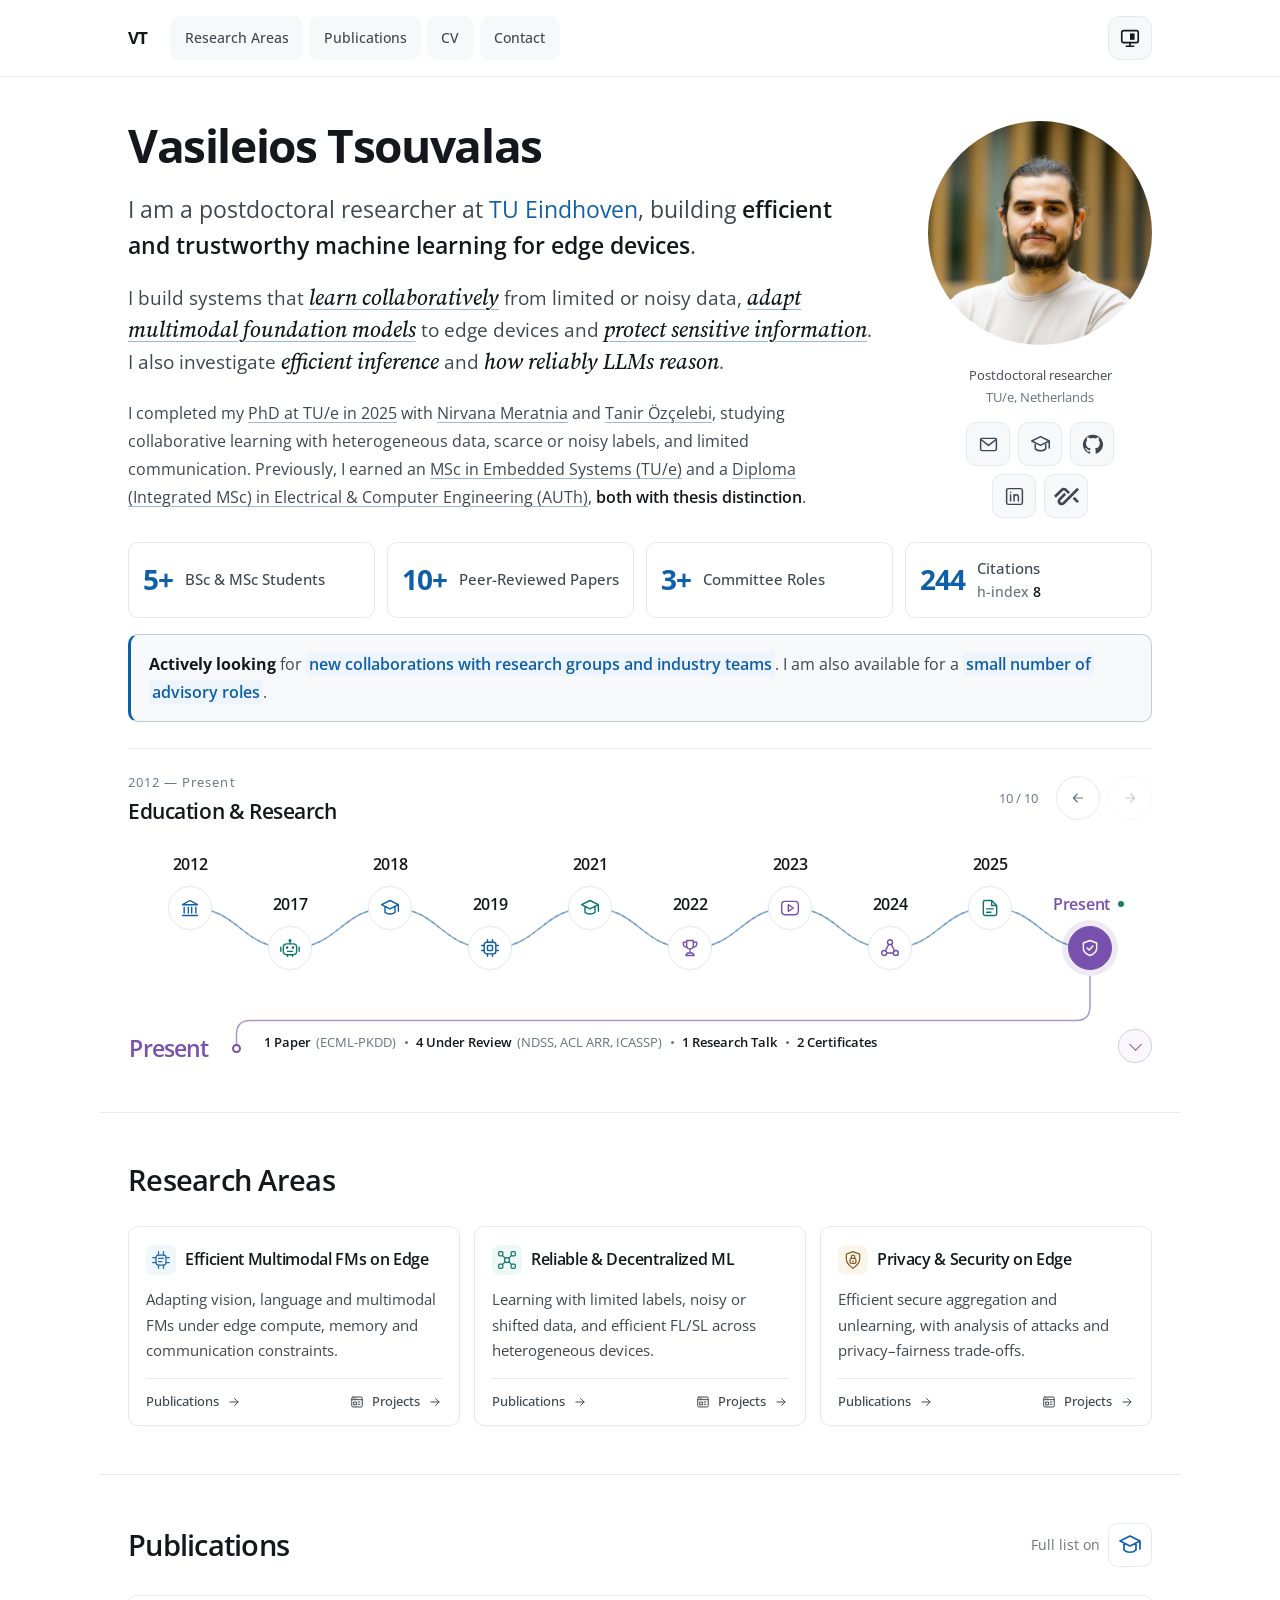
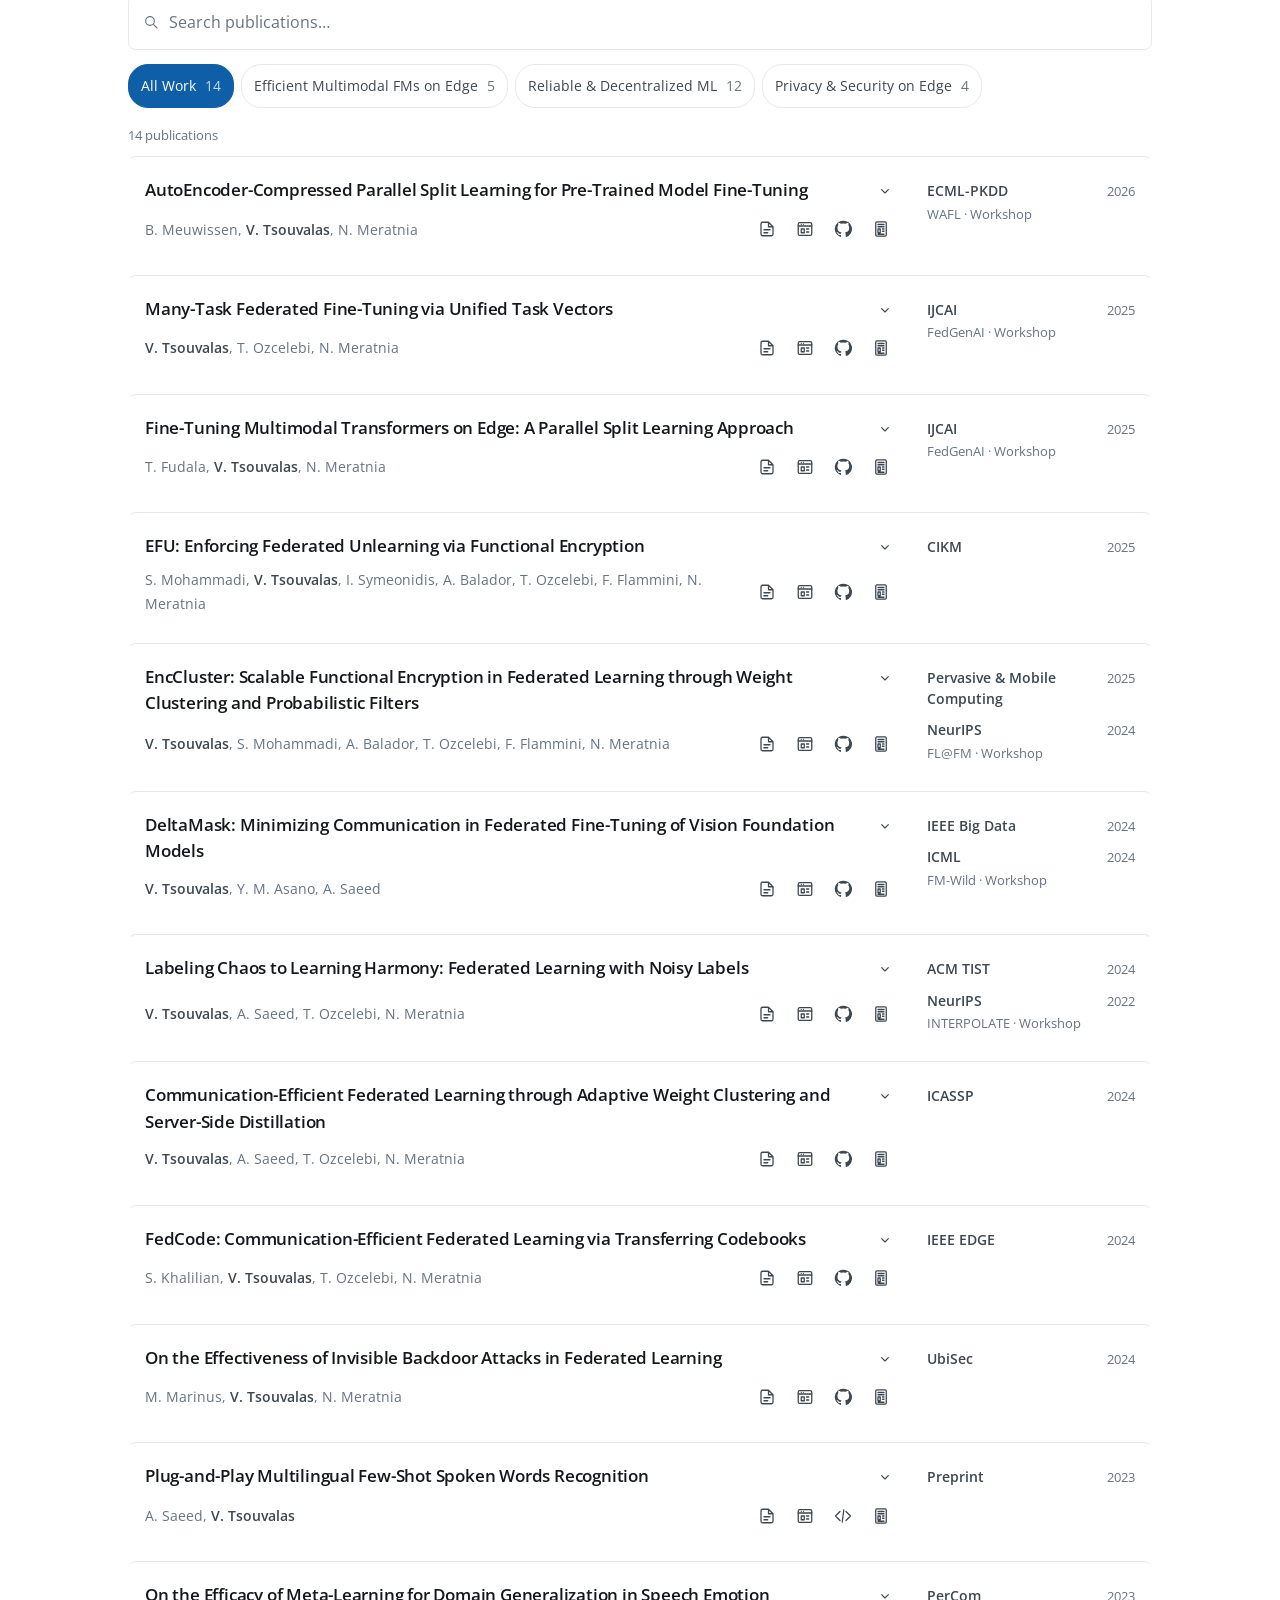
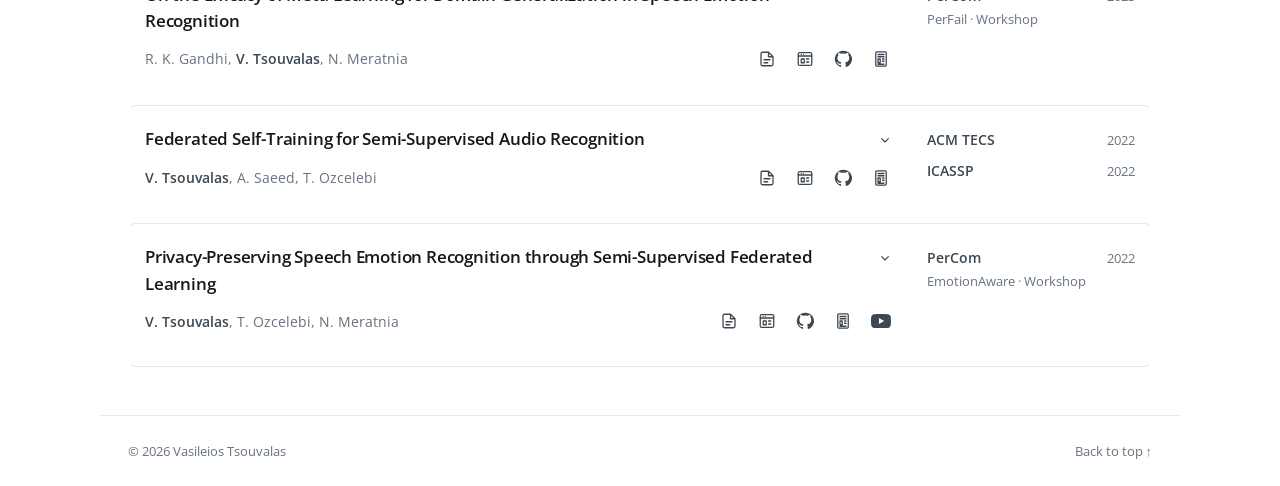
==== commit 8d83f150: "Correct publication project and code links across the academic site" ====
--- a/index.html
+++ b/index.html
@@ -178,7 +178,7 @@
           <ol class="journey-events">
           <li class="journey-event" data-papers="fedser">
             <div class="journey-date"><time datetime="2022-03-25">25 March</time></div>
-            <div class="journey-event-body"><span class="journey-kind">Workshop Paper</span><h5 class="venue-title"><a class="venue-link" data-brand="percom-2022" href="https://percom.org/PerCom2022/"><span class="brand-mark" aria-hidden="true"><img class="brand-logo" src="assets/events/percom.png" alt="" width="40" height="40" decoding="async"></span><span>PerCom 2022 · EmotionAware</span></a></h5><p><a href="https://nousphera.github.io/projects/fedser/">FedSER</a>: semi-supervised <abbr title="federated learning">FL</abbr> for speech emotion recognition from sparsely labeled on-device audio. <a href="https://www.youtube.com/watch?v=aJ4A5wL6G8c" class="recording-link" aria-label="Watch the FedSER presentation on YouTube" title="Watch on YouTube"><svg class="youtube-mark" aria-hidden="true" data-icon="youtube" viewBox="0 0 24 24" focusable="false" fill="none" stroke="currentColor" stroke-width="1.65" stroke-linecap="round" stroke-linejoin="round"><path fill="currentColor" stroke="none" d="M23.498 6.186a3.016 3.016 0 0 0-2.122-2.136C19.505 3.545 12 3.545 12 3.545s-7.505 0-9.377.505A3.017 3.017 0 0 0 .502 6.186C0 8.07 0 12 0 12s0 3.93.502 5.814a3.016 3.016 0 0 0 2.122 2.136c1.871.505 9.376.505 9.376.505s7.505 0 9.377-.505a3.015 3.015 0 0 0 2.122-2.136C24 15.93 24 12 24 12s0-3.93-.502-5.814zM9.545 15.568V8.432L15.818 12l-6.273 3.568z" /></svg></a></p><p class="event-location"><svg class="location-mark" viewBox="0 0 24 24" aria-hidden="true" focusable="false" fill="none" stroke="currentColor" stroke-width="1.6"><path d="M19 10c0 5-7 11-7 11S5 15 5 10a7 7 0 1 1 14 0Z"/><circle cx="12" cy="10" r="2.3"/></svg><span>Virtual Event · Pisa, Italy (Host)</span></p></div>
+            <div class="journey-event-body"><span class="journey-kind">Workshop Paper</span><h5 class="venue-title"><a class="venue-link" data-brand="percom-2022" href="https://percom.org/PerCom2022/"><span class="brand-mark" aria-hidden="true"><img class="brand-logo" src="assets/events/percom.png" alt="" width="40" height="40" decoding="async"></span><span>PerCom 2022 · EmotionAware</span></a></h5><p><a href="https://nousphera.github.io/FedSER/">FedSER</a>: semi-supervised <abbr title="federated learning">FL</abbr> for speech emotion recognition from sparsely labeled on-device audio. <a href="https://www.youtube.com/watch?v=aJ4A5wL6G8c" class="recording-link" aria-label="Watch the FedSER presentation on YouTube" title="Watch on YouTube"><svg class="youtube-mark" aria-hidden="true" data-icon="youtube" viewBox="0 0 24 24" focusable="false" fill="none" stroke="currentColor" stroke-width="1.65" stroke-linecap="round" stroke-linejoin="round"><path fill="currentColor" stroke="none" d="M23.498 6.186a3.016 3.016 0 0 0-2.122-2.136C19.505 3.545 12 3.545 12 3.545s-7.505 0-9.377.505A3.017 3.017 0 0 0 .502 6.186C0 8.07 0 12 0 12s0 3.93.502 5.814a3.016 3.016 0 0 0 2.122 2.136c1.871.505 9.376.505 9.376.505s7.505 0 9.377-.505a3.015 3.015 0 0 0 2.122-2.136C24 15.93 24 12 24 12s0-3.93-.502-5.814zM9.545 15.568V8.432L15.818 12l-6.273 3.568z" /></svg></a></p><p class="event-location"><svg class="location-mark" viewBox="0 0 24 24" aria-hidden="true" focusable="false" fill="none" stroke="currentColor" stroke-width="1.6"><path d="M19 10c0 5-7 11-7 11S5 15 5 10a7 7 0 1 1 14 0Z"/><circle cx="12" cy="10" r="2.3"/></svg><span>Virtual Event · Pisa, Italy (Host)</span></p></div>
           </li>
           <li class="journey-event" data-papers="fedstar">
             <div class="journey-date"><time datetime="2022-05-22">22–27 May</time></div>
@@ -189,7 +189,7 @@
             <div class="journey-event-body"><span class="journey-kind">Workshop Presentation</span><h5 class="venue-title"><a class="venue-link" data-brand="neurips" href="https://neurips.cc/Conferences/2022"><span class="brand-mark" aria-hidden="true"><img class="brand-logo" src="assets/events/marks/neurips.svg" alt="" width="40" height="40" decoding="async"></span><span>NeurIPS 2022</span></a></h5><p><a href="https://openreview.net/pdf?id=gNHMC4I0Pva" title="Federated Learning with Noisy Labels: Achieving Generalization in the Face of Label Noise">FedLN</a>: client-level noise estimation and label correction for robust <abbr title="federated learning">FL</abbr> at the <a href="https://sites.google.com/view/interpolation-workshop">INTERPOLATE workshop</a>.</p><p class="event-location"><svg class="location-mark" viewBox="0 0 24 24" aria-hidden="true" focusable="false" fill="none" stroke="currentColor" stroke-width="1.6"><path d="M19 10c0 5-7 11-7 11S5 15 5 10a7 7 0 1 1 14 0Z"/><circle cx="12" cy="10" r="2.3"/></svg><span>New Orleans, USA</span></p></div>
           </li>
           </ol>
-          <aside class="journey-year-note journey-paper-record" data-papers="fedstar" aria-label="Journal Paper"><span class="journey-kind">Journal Paper</span><h5><a class="venue-link brand-inline" data-brand="acm" href="https://doi.org/10.1145/3520128"><span class="brand-mark" aria-hidden="true"><img class="brand-logo" src="assets/events/acm.svg" alt="" width="40" height="40" decoding="async"></span><span>ACM TECS 2022</span></a></h5><p><a href="https://nousphera.github.io/projects/fedstar/">FedSTAR</a>: semi-supervised <abbr title="federated learning">FL</abbr> using self-training and self-supervised initialization for on-device audio.</p></aside>
+          <aside class="journey-year-note journey-paper-record" data-papers="fedstar" aria-label="Journal Paper"><span class="journey-kind">Journal Paper</span><h5><a class="venue-link brand-inline" data-brand="acm" href="https://doi.org/10.1145/3520128"><span class="brand-mark" aria-hidden="true"><img class="brand-logo" src="assets/events/acm.svg" alt="" width="40" height="40" decoding="async"></span><span>ACM TECS 2022</span></a></h5><p><a href="https://nousphera.github.io/FedSTAR/">FedSTAR</a>: semi-supervised <abbr title="federated learning">FL</abbr> using self-training and self-supervised initialization for on-device audio.</p></aside>
 
           <aside class="journey-year-note journey-recognition"><span class="journey-kind">Thesis Recognition</span><h5><a class="thesis-honour" href="cv.html#awards"><svg class="honour-icon" viewBox="0 0 24 24" fill="none" stroke="currentColor" stroke-width="1.6" stroke-linecap="round" stroke-linejoin="round" aria-hidden="true" focusable="false"><circle cx="12" cy="8" r="5"/><path d="m8.5 12-2 9 5.5-3 5.5 3-2-9"/><path d="m10 8 1.3 1.3L14 6.5"/></svg><span>Best Master Thesis Award</span></a></h5><p>Department of Mathematics and Computer Science, <a href="https://www.tue.nl/en/">TU/e</a>.</p></aside>
         </article>
@@ -202,18 +202,18 @@
           <ol class="journey-events">
           <li class="journey-event" data-papers="da-mldg">
             <div class="journey-date"><time datetime="2023-03-17">17 March</time></div>
-            <div class="journey-event-body"><span class="journey-kind">Workshop Paper</span><h5 class="venue-title"><a class="venue-link" data-brand="percom-2023" href="https://perfail-workshop.github.io/2023/"><span class="brand-mark" aria-hidden="true"><img class="brand-logo" src="assets/events/percom-2023.png" alt="" width="40" height="40" decoding="async"></span><span>PerCom 2023 · PerFail</span></a></h5><p><a href="https://nousphera.github.io/projects/da-mldg/">DA-MLDG</a>: domain-aware meta-learning for cross-domain <abbr title="speech emotion recognition">SER</abbr>, exposing limitations of log-mel features.</p><p class="journey-people">With <a href="https://in.linkedin.com/in/raeshak-k-160002168" class="person-link" title="Raeshak King Gandhi" aria-label="Raeshak King Gandhi">R. K. Gandhi</a> and <a href="https://research.tue.nl/en/persons/nirvana-meratnia/" class="person-link" title="Nirvana Meratnia" aria-label="Nirvana Meratnia">N. Meratnia</a>.</p><p class="event-location"><svg class="location-mark" viewBox="0 0 24 24" aria-hidden="true" focusable="false" fill="none" stroke="currentColor" stroke-width="1.6"><path d="M19 10c0 5-7 11-7 11S5 15 5 10a7 7 0 1 1 14 0Z"/><circle cx="12" cy="10" r="2.3"/></svg><span>Atlanta, USA</span></p></div>
+            <div class="journey-event-body"><span class="journey-kind">Workshop Paper</span><h5 class="venue-title"><a class="venue-link" data-brand="percom-2023" href="https://perfail-workshop.github.io/2023/"><span class="brand-mark" aria-hidden="true"><img class="brand-logo" src="assets/events/percom-2023.png" alt="" width="40" height="40" decoding="async"></span><span>PerCom 2023 · PerFail</span></a></h5><p><a href="https://nousphera.github.io/DA-MLDG/">DA-MLDG</a>: domain-aware meta-learning for cross-domain <abbr title="speech emotion recognition">SER</abbr>, exposing limitations of log-mel features.</p><p class="journey-people">With <a href="https://in.linkedin.com/in/raeshak-k-160002168" class="person-link" title="Raeshak King Gandhi" aria-label="Raeshak King Gandhi">R. K. Gandhi</a> and <a href="https://research.tue.nl/en/persons/nirvana-meratnia/" class="person-link" title="Nirvana Meratnia" aria-label="Nirvana Meratnia">N. Meratnia</a>.</p><p class="event-location"><svg class="location-mark" viewBox="0 0 24 24" aria-hidden="true" focusable="false" fill="none" stroke="currentColor" stroke-width="1.6"><path d="M19 10c0 5-7 11-7 11S5 15 5 10a7 7 0 1 1 14 0Z"/><circle cx="12" cy="10" r="2.3"/></svg><span>Atlanta, USA</span></p></div>
           </li>
           <li class="journey-event">
             <div class="journey-date"><time datetime="2023-11-01">1 November</time></div>
-            <div class="journey-event-body"><span class="journey-kind">Research Talk</span><h5><a class="venue-link flower-recording" data-brand="flower" href="https://www.youtube.com/watch?v=_PrKQT1ZQOg" aria-label="Watch the invited Flower talk on FedLN on YouTube" title="Watch on YouTube"><span class="brand-mark" aria-hidden="true"><img class="brand-logo" src="assets/events/marks/flower.svg" alt="" width="40" height="40" decoding="async"></span><span>Invited Flower Talk</span></a></h5><p><a href="https://nousphera.github.io/projects/fedln/">FedLN</a>: learning collaboratively from noisy client labels in <abbr title="federated learning">FL</abbr>.</p><p class="event-location"><svg class="location-mark" viewBox="0 0 24 24" aria-hidden="true" focusable="false" fill="none" stroke="currentColor" stroke-width="1.6"><path d="M19 10c0 5-7 11-7 11S5 15 5 10a7 7 0 1 1 14 0Z"/><circle cx="12" cy="10" r="2.3"/></svg><span>Online</span></p></div>
+            <div class="journey-event-body"><span class="journey-kind">Research Talk</span><h5><a class="venue-link flower-recording" data-brand="flower" href="https://www.youtube.com/watch?v=_PrKQT1ZQOg" aria-label="Watch the invited Flower talk on FedLN on YouTube" title="Watch on YouTube"><span class="brand-mark" aria-hidden="true"><img class="brand-logo" src="assets/events/marks/flower.svg" alt="" width="40" height="40" decoding="async"></span><span>Invited Flower Talk</span></a></h5><p><a href="https://nousphera.github.io/FedLN/">FedLN</a>: learning collaboratively from noisy client labels in <abbr title="federated learning">FL</abbr>.</p><p class="event-location"><svg class="location-mark" viewBox="0 0 24 24" aria-hidden="true" focusable="false" fill="none" stroke="currentColor" stroke-width="1.6"><path d="M19 10c0 5-7 11-7 11S5 15 5 10a7 7 0 1 1 14 0Z"/><circle cx="12" cy="10" r="2.3"/></svg><span>Online</span></p></div>
           </li>
           <li class="journey-event">
             <div class="journey-date">28 Nov–1 Dec</div>
             <div class="journey-event-body"><span class="journey-kind">Professional Development · Course</span><h5><a class="venue-link" data-brand="asci" href="https://asci.school/project/a16-spring-school-on-heterogeneous-computing-systems/"><span class="brand-mark" aria-hidden="true"><img class="brand-logo" src="assets/events/asci.png" alt="" width="40" height="40" decoding="async"></span><span>ASCI Winter School on Efficient Deep Learning</span></a></h5><p>Energy-efficient hardware and distributed learning.</p><p class="journey-people">Course leads: <a href="https://research.tue.nl/en/persons/henk-corporaal/" class="person-link" title="Henk Corporaal" aria-label="Henk Corporaal">H. Corporaal</a>, <a href="https://lydiaychen.com/" class="person-link" title="Lydia Chen" aria-label="Lydia Chen">L. Chen</a> and <a href="https://www.uva.nl/en/profile/p/i/a.d.pimentel/a.d.pimentel.html" class="person-link" title="Andy Pimentel" aria-label="Andy Pimentel">A. Pimentel</a>.</p><p class="event-location"><svg class="location-mark" viewBox="0 0 24 24" aria-hidden="true" focusable="false" fill="none" stroke="currentColor" stroke-width="1.6"><path d="M19 10c0 5-7 11-7 11S5 15 5 10a7 7 0 1 1 14 0Z"/><circle cx="12" cy="10" r="2.3"/></svg><span>Leiden, Netherlands</span></p></div>
           </li>
           </ol>
-          <aside class="journey-year-note journey-paper-record" data-papers="plix" aria-label="Preprint"><span class="journey-kind">Preprint</span><h5><a class="venue-link brand-inline" data-brand="arxiv" href="https://arxiv.org/abs/2305.03058"><span class="brand-mark" aria-hidden="true"><img class="brand-logo" src="assets/events/arxiv.svg" alt="" width="40" height="40" decoding="async"></span><span>arXiv 2023</span></a></h5><p><a href="https://nousphera.github.io/projects/plix/">PLiX</a>: few-shot keyword spotting across unseen words and languages without task-specific retraining.</p></aside>
+          <aside class="journey-year-note journey-paper-record" data-papers="plix" aria-label="Preprint"><span class="journey-kind">Preprint</span><h5><a class="venue-link brand-inline" data-brand="arxiv" href="https://arxiv.org/abs/2305.03058"><span class="brand-mark" aria-hidden="true"><img class="brand-logo" src="assets/events/arxiv.svg" alt="" width="40" height="40" decoding="async"></span><span>arXiv 2023</span></a></h5><p><a href="https://nousphera.github.io/PLiX/">PLiX</a>: few-shot keyword spotting across unseen words and languages without task-specific retraining.</p></aside>
 
         </article>
         <article class="journey-panel" id="journey-2024" data-year="2024" data-label="6 Papers (ICASSP, IEEE EDGE, ICML, NeurIPS, IEEE Big Data, UbiSec, ACM TIST) · 1 Research Talk · 2 Professional Development Activities" data-tone="community">
@@ -233,7 +233,7 @@
           </li>
           <li class="journey-event" data-papers="fedcode">
             <div class="journey-date"><time datetime="2024-07-07">7–13 July</time></div>
-            <div class="journey-event-body"><span class="journey-kind">Conference Paper</span><h5 class="venue-title"><a class="venue-link" data-brand="ieee" href="https://research.tue.nl/nl/publications/fedcode-communication-efficient-federated-learning-via-transferri/"><span class="brand-mark" aria-hidden="true" title="IEEE publisher logo"><img class="brand-logo" src="assets/events/ieee.svg" alt="" width="40" height="40" decoding="async"></span><span>IEEE EDGE 2024</span></a></h5><p><a href="https://nousphera.github.io/projects/fedcode/">FedCode</a>: codebook updates and periodic weight calibration to reduce <abbr title="federated learning">FL</abbr> uplink and downlink traffic.</p><p class="journey-people">With <a href="https://research.tue.nl/en/persons/saeed-khalilian-gourtani/" class="person-link" title="Saeed Khalilian Gourtani" aria-label="Saeed Khalilian Gourtani">S. Khalilian Gourtani</a>, <a href="https://research.tue.nl/en/persons/tanir-%C3%B6z%C3%A7elebi/" class="person-link" title="Tanir Özçelebi" aria-label="Tanir Özçelebi">T. Özçelebi</a> and <a href="https://research.tue.nl/en/persons/nirvana-meratnia/" class="person-link" title="Nirvana Meratnia" aria-label="Nirvana Meratnia">N. Meratnia</a>.</p><p class="event-location"><svg class="location-mark" viewBox="0 0 24 24" aria-hidden="true" focusable="false" fill="none" stroke="currentColor" stroke-width="1.6"><path d="M19 10c0 5-7 11-7 11S5 15 5 10a7 7 0 1 1 14 0Z"/><circle cx="12" cy="10" r="2.3"/></svg><span>Shenzhen, China (Virtual Attendance)</span></p></div>
+            <div class="journey-event-body"><span class="journey-kind">Conference Paper</span><h5 class="venue-title"><a class="venue-link" data-brand="ieee" href="https://research.tue.nl/nl/publications/fedcode-communication-efficient-federated-learning-via-transferri/"><span class="brand-mark" aria-hidden="true" title="IEEE publisher logo"><img class="brand-logo" src="assets/events/ieee.svg" alt="" width="40" height="40" decoding="async"></span><span>IEEE EDGE 2024</span></a></h5><p><a href="https://nousphera.github.io/FedCode/">FedCode</a>: codebook updates and periodic weight calibration to reduce <abbr title="federated learning">FL</abbr> uplink and downlink traffic.</p><p class="journey-people">With <a href="https://research.tue.nl/en/persons/saeed-khalilian-gourtani/" class="person-link" title="Saeed Khalilian Gourtani" aria-label="Saeed Khalilian Gourtani">S. Khalilian Gourtani</a>, <a href="https://research.tue.nl/en/persons/tanir-%C3%B6z%C3%A7elebi/" class="person-link" title="Tanir Özçelebi" aria-label="Tanir Özçelebi">T. Özçelebi</a> and <a href="https://research.tue.nl/en/persons/nirvana-meratnia/" class="person-link" title="Nirvana Meratnia" aria-label="Nirvana Meratnia">N. Meratnia</a>.</p><p class="event-location"><svg class="location-mark" viewBox="0 0 24 24" aria-hidden="true" focusable="false" fill="none" stroke="currentColor" stroke-width="1.6"><path d="M19 10c0 5-7 11-7 11S5 15 5 10a7 7 0 1 1 14 0Z"/><circle cx="12" cy="10" r="2.3"/></svg><span>Shenzhen, China (Virtual Attendance)</span></p></div>
           </li>
           <li class="journey-event">
             <div class="journey-date"><time datetime="2024-07-15">15–19 July</time></div>
@@ -245,7 +245,7 @@
           </li>
           <li class="journey-event">
             <div class="journey-date"><time datetime="2024-09-04">4 September</time></div>
-            <div class="journey-event-body"><span class="journey-kind">Research Talk · Joint Work</span><h5><a class="venue-link flower-recording" data-brand="flower" href="https://www.youtube.com/watch?v=noLwP2yyRpY" aria-label="Watch the invited Flower talk on EncCluster on YouTube" title="Watch on YouTube"><span class="brand-mark" aria-hidden="true"><img class="brand-logo" src="assets/events/marks/flower.svg" alt="" width="40" height="40" decoding="async"></span><span>Invited Flower Talk</span></a></h5><p><a href="https://nousphera.github.io/projects/enccluster/">EncCluster</a>: scalable functional encryption for <abbr title="federated learning">FL</abbr>.</p><p class="journey-people">With <a href="https://samanemohammadi.github.io/" class="person-link" title="Samaneh Mohammadi" aria-label="Samaneh Mohammadi">S. Mohammadi</a> (<a href="https://www.ri.se/en">RISE</a>).</p><p class="event-location"><svg class="location-mark" viewBox="0 0 24 24" aria-hidden="true" focusable="false" fill="none" stroke="currentColor" stroke-width="1.6"><path d="M19 10c0 5-7 11-7 11S5 15 5 10a7 7 0 1 1 14 0Z"/><circle cx="12" cy="10" r="2.3"/></svg><span>Online</span></p></div>
+            <div class="journey-event-body"><span class="journey-kind">Research Talk · Joint Work</span><h5><a class="venue-link flower-recording" data-brand="flower" href="https://www.youtube.com/watch?v=noLwP2yyRpY" aria-label="Watch the invited Flower talk on EncCluster on YouTube" title="Watch on YouTube"><span class="brand-mark" aria-hidden="true"><img class="brand-logo" src="assets/events/marks/flower.svg" alt="" width="40" height="40" decoding="async"></span><span>Invited Flower Talk</span></a></h5><p><a href="https://nousphera.github.io/EncCluster/">EncCluster</a>: scalable functional encryption for <abbr title="federated learning">FL</abbr>.</p><p class="journey-people">With <a href="https://samanemohammadi.github.io/" class="person-link" title="Samaneh Mohammadi" aria-label="Samaneh Mohammadi">S. Mohammadi</a> (<a href="https://www.ri.se/en">RISE</a>).</p><p class="event-location"><svg class="location-mark" viewBox="0 0 24 24" aria-hidden="true" focusable="false" fill="none" stroke="currentColor" stroke-width="1.6"><path d="M19 10c0 5-7 11-7 11S5 15 5 10a7 7 0 1 1 14 0Z"/><circle cx="12" cy="10" r="2.3"/></svg><span>Online</span></p></div>
           </li>
           <li class="journey-event" data-papers="enccluster">
             <div class="journey-date"><time datetime="2024-12-15">15 December</time></div>
@@ -260,7 +260,7 @@
             <div class="journey-event-body"><span class="journey-kind">Conference Paper</span><h5 class="venue-title"><a class="venue-link" data-brand="springer" href="https://research.tue.nl/en/publications/on-the-effectiveness-of-invisible-backdoor-attacks-in-federated-l/"><span class="brand-mark" aria-hidden="true" title="Springer publisher logo"><img class="brand-logo brand-logo-light" src="assets/events/marks/springer-light.png" alt="" width="40" height="40" decoding="async"><img class="brand-logo brand-logo-dark" src="assets/events/marks/springer-dark.png" alt="" width="40" height="40" decoding="async"></span><span>UbiSec 2024</span></a></h5><p><a href="https://doi.org/10.1007/978-981-96-4836-8_13">FiBA</a>: invisible backdoor attacks in <abbr title="federated learning">FL</abbr>, with triggers concealed in low-attention regions.</p><p class="journey-people">With <abbr class="person-name" title="Matthijs Marinus">M. Marinus</abbr> and <a href="https://research.tue.nl/en/persons/nirvana-meratnia/" class="person-link" title="Nirvana Meratnia" aria-label="Nirvana Meratnia">N. Meratnia</a>.</p><p class="event-location"><svg class="location-mark" viewBox="0 0 24 24" aria-hidden="true" focusable="false" fill="none" stroke="currentColor" stroke-width="1.6"><path d="M19 10c0 5-7 11-7 11S5 15 5 10a7 7 0 1 1 14 0Z"/><circle cx="12" cy="10" r="2.3"/></svg><span>Changsha, China (Virtual Attendance)</span></p></div>
           </li>
           </ol>
-          <aside class="journey-year-note journey-paper-record" data-papers="fedln" aria-label="Journal Paper"><span class="journey-kind">Journal Paper</span><h5><a class="venue-link brand-inline" data-brand="acm" href="https://doi.org/10.1145/3626242"><span class="brand-mark" aria-hidden="true"><img class="brand-logo" src="assets/events/acm.svg" alt="" width="40" height="40" decoding="async"></span><span>ACM TIST 2024</span></a></h5><p><a href="https://nousphera.github.io/projects/fedln/">FedLN</a>: one-round client noise estimation with label correction and noise-aware <abbr title="federated learning">FL</abbr> training.</p></aside>
+          <aside class="journey-year-note journey-paper-record" data-papers="fedln" aria-label="Journal Paper"><span class="journey-kind">Journal Paper</span><h5><a class="venue-link brand-inline" data-brand="acm" href="https://doi.org/10.1145/3626242"><span class="brand-mark" aria-hidden="true"><img class="brand-logo" src="assets/events/acm.svg" alt="" width="40" height="40" decoding="async"></span><span>ACM TIST 2024</span></a></h5><p><a href="https://nousphera.github.io/FedLN/">FedLN</a>: one-round client noise estimation with label correction and noise-aware <abbr title="federated learning">FL</abbr> training.</p></aside>
 
         </article>
         <article class="journey-panel" id="journey-2025" data-year="2025" data-label="PhD Awarded · 4 Papers (IJCAI, CIKM, PMC) · 1 Course · 1 Certificate Professional Development" data-tone="research">
@@ -313,7 +313,7 @@
             <div class="journey-event-body"><span class="journey-kind">Conference Paper</span><h5 class="venue-title"><a class="venue-link" data-brand="cikm" href="https://cikm2025.org/attend/venue"><span class="brand-mark" aria-hidden="true"><img class="brand-logo" src="assets/events/cikm-2025.png" alt="" width="40" height="40" decoding="async"></span><span>CIKM 2025</span></a></h5><p><a href="https://doi.org/10.1145/3746252.3761091">EFU</a>: functional encryption to enforce federated unlearning while concealing requests from the server.</p><p class="journey-people">With <a href="https://samanemohammadi.github.io/" class="person-link" title="Samaneh Mohammadi" aria-label="Samaneh Mohammadi">S. Mohammadi</a> (<a href="https://www.ri.se/en">RISE</a>).</p><p class="event-location"><svg class="location-mark" viewBox="0 0 24 24" aria-hidden="true" focusable="false" fill="none" stroke="currentColor" stroke-width="1.6"><path d="M19 10c0 5-7 11-7 11S5 15 5 10a7 7 0 1 1 14 0Z"/><circle cx="12" cy="10" r="2.3"/></svg><span>Seoul, South Korea</span></p></div>
           </li>
           </ol>
-          <aside class="journey-year-note journey-paper-record" data-papers="enccluster" aria-label="Journal Paper"><span class="journey-kind">Journal Paper</span><h5><a class="venue-link brand-inline" data-brand="elsevier" href="https://www.sciencedirect.com/science/article/pii/S1574119225000100"><span class="brand-mark" aria-hidden="true"><img class="brand-logo" src="assets/events/elsevier.svg" alt="" width="40" height="40" decoding="async"></span><span>Pervasive and Mobile Computing 2025</span></a></h5><p><a href="https://nousphera.github.io/projects/enccluster/">EncCluster</a>: weight clustering, functional encryption, and probabilistic filters for efficient secure <abbr title="federated learning">FL</abbr> aggregation.</p></aside>
+          <aside class="journey-year-note journey-paper-record" data-papers="enccluster" aria-label="Journal Paper"><span class="journey-kind">Journal Paper</span><h5><a class="venue-link brand-inline" data-brand="elsevier" href="https://www.sciencedirect.com/science/article/pii/S1574119225000100"><span class="brand-mark" aria-hidden="true"><img class="brand-logo" src="assets/events/elsevier.svg" alt="" width="40" height="40" decoding="async"></span><span>Pervasive and Mobile Computing 2025</span></a></h5><p><a href="https://nousphera.github.io/EncCluster/">EncCluster</a>: weight clustering, functional encryption, and probabilistic filters for efficient secure <abbr title="federated learning">FL</abbr> aggregation.</p></aside>
 
           <aside class="journey-year-note journey-service" aria-labelledby="service-2025-title">
             <h5 id="service-2025-title">Academic Service</h5>
@@ -365,9 +365,9 @@
                 <p class="review-venue">Under Review · <a class="venue-link brand-inline" data-brand="acl-arr" href="https://aclrollingreview.org/"><span class="brand-mark" aria-hidden="true"><img class="brand-logo" src="assets/events/acl-arr.png" alt="" width="40" height="40" decoding="async"></span><span>ACL ARR</span></a> · October 2026 Cycle</p>
               </li>
               <li>
-                <h6>SDAPT</h6>
+                <h6><a href="https://nousphera.github.io/SDAPT/" title="SDAPT project page">SDAPT</a></h6>
                 <p class="review-paper-title">Domain Adaptive Pretraining in Split Learning for Vision Foundation Models</p>
-                <p>Collaborative adaptation of <abbr title="vision foundation models">VFMs</abbr> using unlabeled images through <abbr title="split learning">SL</abbr>.</p>
+                <p>Collaborative adaptation of <abbr title="vision foundation models">VFMs</abbr> using unlabeled images through <abbr title="split learning">SL</abbr>. <a href="https://github.com/Nousphera/SDAPT" title="SDAPT code on GitHub">Code</a></p>
                 <p class="review-venue">Under Review · <a class="venue-link brand-inline" data-brand="icassp-2027" href="https://2027.ieeeicassp.org/"><span class="brand-mark" aria-hidden="true"><img class="brand-logo" src="assets/events/icassp-2027.png" alt="" width="40" height="40" decoding="async"></span><span>ICASSP 2027</span></a></p>
               </li>
             </ul>
@@ -396,21 +396,21 @@
     <h3>Efficient Multimodal FMs on Edge</h3><p>Adapting vision, language and multimodal FMs under edge compute, memory and communication constraints.</p>
     <span class="area-papers"><span>Publications</span><svg class="icon" aria-hidden="true" data-icon="arrow" viewBox="0 0 24 24" focusable="false" fill="none" stroke="currentColor" stroke-width="1.65" stroke-linecap="round" stroke-linejoin="round"><path d="M5 12h14m-6-6 6 6-6 6" /></svg></span>
   </a>
-  <a class="area-projects" href="https://nousphera.github.io/projects/?area=foundation#collection" aria-label="Efficient Multimodal FMs on Edge — projects on Nousphera" title="Projects on Nousphera"><svg class="icon" aria-hidden="true" data-icon="github" viewBox="0 0 24 24" focusable="false" fill="none" stroke="currentColor" stroke-width="1.65" stroke-linecap="round" stroke-linejoin="round"><path fill="currentColor" stroke="none" d="M12 .9a11.1 11.1 0 0 0-3.5 21.6c.6.1.8-.2.8-.5v-2.1c-3.4.7-4.1-1.4-4.1-1.4-.5-1.3-1.3-1.7-1.3-1.7-1.1-.8.1-.8.1-.8 1.2.1 1.8 1.2 1.8 1.2 1.1 1.8 2.8 1.3 3.5 1 .1-.8.4-1.3.8-1.6-2.7-.3-5.5-1.4-5.5-6.2 0-1.4.5-2.5 1.2-3.3-.1-.3-.5-1.6.1-3.3 0 0 1-.3 3.4 1.3a11.5 11.5 0 0 1 6.2 0C18 3.5 19 3.8 19 3.8c.6 1.7.2 3 .1 3.3.8.8 1.2 1.9 1.2 3.3 0 4.8-2.9 5.9-5.6 6.2.5.4.9 1.1.9 2.2V22c0 .3.2.6.8.5A11.1 11.1 0 0 0 12 .9Z" /></svg><span>Projects</span><svg class="icon" aria-hidden="true" data-icon="arrow" viewBox="0 0 24 24" focusable="false" fill="none" stroke="currentColor" stroke-width="1.65" stroke-linecap="round" stroke-linejoin="round"><path d="M5 12h14m-6-6 6 6-6 6" /></svg></a>
+  <a class="area-projects" href="https://nousphera.github.io/?area=foundation#collection" aria-label="Efficient Multimodal FMs on Edge — projects on Nousphera" title="Projects on Nousphera"><svg class="icon" aria-hidden="true" data-icon="project" viewBox="0 0 24 24" focusable="false" fill="none" stroke="currentColor" stroke-width="1.65" stroke-linecap="round" stroke-linejoin="round"><rect x="3" y="3.5" width="18" height="17" rx="2" /><path d="M3 8h18M7 5.8h.01M10 5.8h.01M7 12h4v5H7zm7 0h3m-3 4h3" /></svg><span>Projects</span><svg class="icon" aria-hidden="true" data-icon="arrow" viewBox="0 0 24 24" focusable="false" fill="none" stroke="currentColor" stroke-width="1.65" stroke-linecap="round" stroke-linejoin="round"><path d="M5 12h14m-6-6 6 6-6 6" /></svg></a>
 </article><article class="area-card" data-area="decentralized">
   <a class="area-primary" href="?topic=decentralized#publications" data-research-topic="decentralized" aria-label="Reliable &amp; Decentralized ML — view publications">
     <span class="area-symbol"><svg class="icon" aria-hidden="true" data-icon="area-federated" viewBox="0 0 24 24" focusable="false" fill="none" stroke="currentColor" stroke-width="1.65" stroke-linecap="round" stroke-linejoin="round"><circle cx="12" cy="12" r="3" /><rect x="2" y="2" width="5" height="5" rx="1.3" /><rect x="17" y="2" width="5" height="5" rx="1.3" /><rect x="2" y="17" width="5" height="5" rx="1.3" /><rect x="17" y="17" width="5" height="5" rx="1.3" /><path d="m7 7 3 3m4 4 3 3m0-10-3 3m-4 4-3 3" /></svg></span>
     <h3>Reliable &amp; Decentralized ML</h3><p>Learning with limited labels, noisy or shifted data, and efficient FL/SL across heterogeneous devices.</p>
     <span class="area-papers"><span>Publications</span><svg class="icon" aria-hidden="true" data-icon="arrow" viewBox="0 0 24 24" focusable="false" fill="none" stroke="currentColor" stroke-width="1.65" stroke-linecap="round" stroke-linejoin="round"><path d="M5 12h14m-6-6 6 6-6 6" /></svg></span>
   </a>
-  <a class="area-projects" href="https://nousphera.github.io/projects/?area=decentralized#collection" aria-label="Reliable &amp; Decentralized ML — projects on Nousphera" title="Projects on Nousphera"><svg class="icon" aria-hidden="true" data-icon="github" viewBox="0 0 24 24" focusable="false" fill="none" stroke="currentColor" stroke-width="1.65" stroke-linecap="round" stroke-linejoin="round"><path fill="currentColor" stroke="none" d="M12 .9a11.1 11.1 0 0 0-3.5 21.6c.6.1.8-.2.8-.5v-2.1c-3.4.7-4.1-1.4-4.1-1.4-.5-1.3-1.3-1.7-1.3-1.7-1.1-.8.1-.8.1-.8 1.2.1 1.8 1.2 1.8 1.2 1.1 1.8 2.8 1.3 3.5 1 .1-.8.4-1.3.8-1.6-2.7-.3-5.5-1.4-5.5-6.2 0-1.4.5-2.5 1.2-3.3-.1-.3-.5-1.6.1-3.3 0 0 1-.3 3.4 1.3a11.5 11.5 0 0 1 6.2 0C18 3.5 19 3.8 19 3.8c.6 1.7.2 3 .1 3.3.8.8 1.2 1.9 1.2 3.3 0 4.8-2.9 5.9-5.6 6.2.5.4.9 1.1.9 2.2V22c0 .3.2.6.8.5A11.1 11.1 0 0 0 12 .9Z" /></svg><span>Projects</span><svg class="icon" aria-hidden="true" data-icon="arrow" viewBox="0 0 24 24" focusable="false" fill="none" stroke="currentColor" stroke-width="1.65" stroke-linecap="round" stroke-linejoin="round"><path d="M5 12h14m-6-6 6 6-6 6" /></svg></a>
+  <a class="area-projects" href="https://nousphera.github.io/?area=decentralized#collection" aria-label="Reliable &amp; Decentralized ML — projects on Nousphera" title="Projects on Nousphera"><svg class="icon" aria-hidden="true" data-icon="project" viewBox="0 0 24 24" focusable="false" fill="none" stroke="currentColor" stroke-width="1.65" stroke-linecap="round" stroke-linejoin="round"><rect x="3" y="3.5" width="18" height="17" rx="2" /><path d="M3 8h18M7 5.8h.01M10 5.8h.01M7 12h4v5H7zm7 0h3m-3 4h3" /></svg><span>Projects</span><svg class="icon" aria-hidden="true" data-icon="arrow" viewBox="0 0 24 24" focusable="false" fill="none" stroke="currentColor" stroke-width="1.65" stroke-linecap="round" stroke-linejoin="round"><path d="M5 12h14m-6-6 6 6-6 6" /></svg></a>
 </article><article class="area-card" data-area="privacy">
   <a class="area-primary" href="?topic=privacy#publications" data-research-topic="privacy" aria-label="Privacy &amp; Security on Edge — view publications">
     <span class="area-symbol"><svg class="icon" aria-hidden="true" data-icon="area-privacy" viewBox="0 0 24 24" focusable="false" fill="none" stroke="currentColor" stroke-width="1.65" stroke-linecap="round" stroke-linejoin="round"><path d="m12 2 8 3v6c0 5-4 8-8 11-4-3-8-6-8-11V5Z" /><rect x="8.5" y="10" width="7" height="6" rx="1.5" /><path d="M10 10V8a2 2 0 0 1 4 0v2m-2 3v1" /></svg></span>
     <h3>Privacy &amp; Security on Edge</h3><p>Efficient secure aggregation and unlearning, with analysis of attacks and privacy–fairness trade-offs.</p>
     <span class="area-papers"><span>Publications</span><svg class="icon" aria-hidden="true" data-icon="arrow" viewBox="0 0 24 24" focusable="false" fill="none" stroke="currentColor" stroke-width="1.65" stroke-linecap="round" stroke-linejoin="round"><path d="M5 12h14m-6-6 6 6-6 6" /></svg></span>
   </a>
-  <a class="area-projects" href="https://nousphera.github.io/projects/?area=privacy#collection" aria-label="Privacy &amp; Security on Edge — projects on Nousphera" title="Projects on Nousphera"><svg class="icon" aria-hidden="true" data-icon="github" viewBox="0 0 24 24" focusable="false" fill="none" stroke="currentColor" stroke-width="1.65" stroke-linecap="round" stroke-linejoin="round"><path fill="currentColor" stroke="none" d="M12 .9a11.1 11.1 0 0 0-3.5 21.6c.6.1.8-.2.8-.5v-2.1c-3.4.7-4.1-1.4-4.1-1.4-.5-1.3-1.3-1.7-1.3-1.7-1.1-.8.1-.8.1-.8 1.2.1 1.8 1.2 1.8 1.2 1.1 1.8 2.8 1.3 3.5 1 .1-.8.4-1.3.8-1.6-2.7-.3-5.5-1.4-5.5-6.2 0-1.4.5-2.5 1.2-3.3-.1-.3-.5-1.6.1-3.3 0 0 1-.3 3.4 1.3a11.5 11.5 0 0 1 6.2 0C18 3.5 19 3.8 19 3.8c.6 1.7.2 3 .1 3.3.8.8 1.2 1.9 1.2 3.3 0 4.8-2.9 5.9-5.6 6.2.5.4.9 1.1.9 2.2V22c0 .3.2.6.8.5A11.1 11.1 0 0 0 12 .9Z" /></svg><span>Projects</span><svg class="icon" aria-hidden="true" data-icon="arrow" viewBox="0 0 24 24" focusable="false" fill="none" stroke="currentColor" stroke-width="1.65" stroke-linecap="round" stroke-linejoin="round"><path d="M5 12h14m-6-6 6 6-6 6" /></svg></a>
+  <a class="area-projects" href="https://nousphera.github.io/?area=privacy#collection" aria-label="Privacy &amp; Security on Edge — projects on Nousphera" title="Projects on Nousphera"><svg class="icon" aria-hidden="true" data-icon="project" viewBox="0 0 24 24" focusable="false" fill="none" stroke="currentColor" stroke-width="1.65" stroke-linecap="round" stroke-linejoin="round"><rect x="3" y="3.5" width="18" height="17" rx="2" /><path d="M3 8h18M7 5.8h.01M10 5.8h.01M7 12h4v5H7zm7 0h3m-3 4h3" /></svg><span>Projects</span><svg class="icon" aria-hidden="true" data-icon="arrow" viewBox="0 0 24 24" focusable="false" fill="none" stroke="currentColor" stroke-width="1.65" stroke-linecap="round" stroke-linejoin="round"><path d="M5 12h14m-6-6 6 6-6 6" /></svg></a>
 </article></div>
 </section>
 <!-- RESEARCH END -->
@@ -426,72 +426,72 @@
 <!-- PUBLICATIONS START -->
 <article class="publication" id="pub-autoencoder-compressed-parallel-split-learning-for-pre-trained-model-fine-tuning" data-year="2026" data-topics="foundation decentralized" data-search="AutoEncoder-Compressed Parallel Split Learning for Pre-Trained Model Fine-Tuning B. Meuwissen, V. Tsouvalas, N. Meratnia 2026 WAFL @ ECML-PKDD 2026 Workshop efficient foundation foundation decentralized Efficient Multimodal FMs on Edge Reliable &amp; Decentralized ML AE-PSL parallel split learning PSL autoencoder activation compression gradient compression foundation models distributed fine-tuning edge devices AE-PSL uses a lightweight autoencoder to compress activations and gradients exchanged during parallel split learning. A two-stage alignment procedure adapts the compressor to a pre-trained foundation model and client-specific feature distributions before distributed fine-tuning. Naples, Italy 11 September 2026">
   <details class="pub-disclosure" name="publication-abstract"><summary title="Toggle short abstract"><h3>AutoEncoder-Compressed Parallel Split Learning for Pre-Trained Model Fine-Tuning</h3><span class="pub-expand"><svg class="icon" aria-hidden="true" data-icon="chevron" viewBox="0 0 24 24" focusable="false" fill="none" stroke="currentColor" stroke-width="1.65" stroke-linecap="round" stroke-linejoin="round"><path d="m7 10 5 5 5-5" /></svg><span class="sr-only">Short abstract</span></span></summary><div class="pub-abstract"><span class="pub-abstract-label">Short Abstract</span><p>AE-PSL uses a lightweight autoencoder to compress activations and gradients exchanged during parallel split learning. A two-stage alignment procedure adapts the compressor to a pre-trained foundation model and client-specific feature distributions before distributed fine-tuning.</p></div></details>
-  <div class="pub-byline"><p class="authors">B. Meuwissen, <strong>V. Tsouvalas</strong>, N. Meratnia</p><div class="pub-resources" role="group" aria-label="Paper resources"><a class="pub-resource" href="https://arxiv.org/abs/2607.17913" aria-label="Paper — AutoEncoder-Compressed Parallel Split Learning for Pre-Trained Model Fine-Tuning" title="Paper"><svg class="icon" aria-hidden="true" data-icon="file" viewBox="0 0 24 24" focusable="false" fill="none" stroke="currentColor" stroke-width="1.65" stroke-linecap="round" stroke-linejoin="round"><path d="M14 3H6a2 2 0 0 0-2 2v14a2 2 0 0 0 2 2h12a2 2 0 0 0 2-2V9l-6-6Zm0 0v6h6M8 13h8M8 17h5" /></svg><span class="pub-tooltip" aria-hidden="true">Paper</span></a><a class="pub-resource" href="https://nousphera.github.io/projects/ae-psl/" aria-label="Project — AutoEncoder-Compressed Parallel Split Learning for Pre-Trained Model Fine-Tuning" title="Project"><svg class="icon" aria-hidden="true" data-icon="project" viewBox="0 0 24 24" focusable="false" fill="none" stroke="currentColor" stroke-width="1.65" stroke-linecap="round" stroke-linejoin="round"><rect x="3" y="3.5" width="18" height="17" rx="2" /><path d="M3 8h18M7 5.8h.01M10 5.8h.01M7 12h4v5H7zm7 0h3m-3 4h3" /></svg><span class="pub-tooltip" aria-hidden="true">Project</span></a><a class="pub-resource" href="https://github.com/Nousphera/AE_PSL" aria-label="Code — AutoEncoder-Compressed Parallel Split Learning for Pre-Trained Model Fine-Tuning" title="Code"><svg class="icon" aria-hidden="true" data-icon="code" viewBox="0 0 24 24" focusable="false" fill="none" stroke="currentColor" stroke-width="1.65" stroke-linecap="round" stroke-linejoin="round"><path d="m8 6-6 6 6 6m8-12 6 6-6 6m-3-14-2 16" /></svg><span class="pub-tooltip" aria-hidden="true">Code</span></a><a class="pub-resource" href="https://nousphera.github.io/assets/posters/ae-psl-a0-landscape.pdf" aria-label="Poster — AutoEncoder-Compressed Parallel Split Learning for Pre-Trained Model Fine-Tuning" title="Poster"><svg class="icon" aria-hidden="true" data-icon="poster" viewBox="0 0 24 24" focusable="false" fill="none" stroke="currentColor" stroke-width="1.65" stroke-linecap="round" stroke-linejoin="round"><rect x="5" y="2.5" width="14" height="19" rx="1.5" /><path d="M8 6h8M8 9h8M8 12h3v5H8zm6 0h2m-2 3h2m-8 4h8" /></svg><span class="pub-tooltip" aria-hidden="true">Poster</span></a></div></div>
+  <div class="pub-byline"><p class="authors">B. Meuwissen, <strong>V. Tsouvalas</strong>, N. Meratnia</p><div class="pub-resources" role="group" aria-label="Paper resources"><a class="pub-resource" href="https://arxiv.org/abs/2607.17913" aria-label="Paper — AutoEncoder-Compressed Parallel Split Learning for Pre-Trained Model Fine-Tuning" title="Paper"><svg class="icon" aria-hidden="true" data-icon="file" viewBox="0 0 24 24" focusable="false" fill="none" stroke="currentColor" stroke-width="1.65" stroke-linecap="round" stroke-linejoin="round"><path d="M14 3H6a2 2 0 0 0-2 2v14a2 2 0 0 0 2 2h12a2 2 0 0 0 2-2V9l-6-6Zm0 0v6h6M8 13h8M8 17h5" /></svg><span class="pub-tooltip" aria-hidden="true">Paper</span></a><a class="pub-resource" href="https://nousphera.github.io/AE_PSL/" aria-label="Project — AutoEncoder-Compressed Parallel Split Learning for Pre-Trained Model Fine-Tuning" title="Project"><svg class="icon" aria-hidden="true" data-icon="project" viewBox="0 0 24 24" focusable="false" fill="none" stroke="currentColor" stroke-width="1.65" stroke-linecap="round" stroke-linejoin="round"><rect x="3" y="3.5" width="18" height="17" rx="2" /><path d="M3 8h18M7 5.8h.01M10 5.8h.01M7 12h4v5H7zm7 0h3m-3 4h3" /></svg><span class="pub-tooltip" aria-hidden="true">Project</span></a><a class="pub-resource" href="https://github.com/Nousphera/AE_PSL" aria-label="Code — AutoEncoder-Compressed Parallel Split Learning for Pre-Trained Model Fine-Tuning" title="Code"><svg class="icon" aria-hidden="true" data-icon="github" viewBox="0 0 24 24" focusable="false" fill="none" stroke="currentColor" stroke-width="1.65" stroke-linecap="round" stroke-linejoin="round"><path fill="currentColor" stroke="none" d="M12 .9a11.1 11.1 0 0 0-3.5 21.6c.6.1.8-.2.8-.5v-2.1c-3.4.7-4.1-1.4-4.1-1.4-.5-1.3-1.3-1.7-1.3-1.7-1.1-.8.1-.8.1-.8 1.2.1 1.8 1.2 1.8 1.2 1.1 1.8 2.8 1.3 3.5 1 .1-.8.4-1.3.8-1.6-2.7-.3-5.5-1.4-5.5-6.2 0-1.4.5-2.5 1.2-3.3-.1-.3-.5-1.6.1-3.3 0 0 1-.3 3.4 1.3a11.5 11.5 0 0 1 6.2 0C18 3.5 19 3.8 19 3.8c.6 1.7.2 3 .1 3.3.8.8 1.2 1.9 1.2 3.3 0 4.8-2.9 5.9-5.6 6.2.5.4.9 1.1.9 2.2V22c0 .3.2.6.8.5A11.1 11.1 0 0 0 12 .9Z" /></svg><span class="pub-tooltip" aria-hidden="true">Code</span></a><a class="pub-resource" href="https://nousphera.github.io/assets/posters/ae-psl-a0-landscape.pdf" aria-label="Poster — AutoEncoder-Compressed Parallel Split Learning for Pre-Trained Model Fine-Tuning" title="Poster"><svg class="icon" aria-hidden="true" data-icon="poster" viewBox="0 0 24 24" focusable="false" fill="none" stroke="currentColor" stroke-width="1.65" stroke-linecap="round" stroke-linejoin="round"><rect x="5" y="2.5" width="14" height="19" rx="1.5" /><path d="M8 6h8M8 9h8M8 12h3v5H8zm6 0h2m-2 3h2m-8 4h8" /></svg><span class="pub-tooltip" aria-hidden="true">Poster</span></a></div></div>
   <div class="pub-venues" role="group" aria-label="Publication venues and related versions"><a class="pub-venue" href="https://arxiv.org/abs/2607.17913" title="AutoEncoder-Compressed Parallel Split Learning for Pre-Trained Model Fine-Tuning — WAFL @ ECML-PKDD 2026" aria-label="AutoEncoder-Compressed Parallel Split Learning for Pre-Trained Model Fine-Tuning — WAFL @ ECML-PKDD 2026"><span class="pub-venue-copy"><span class="pub-venue-line"><span>ECML-PKDD</span><time>2026</time></span><span class="pub-venue-note">WAFL · Workshop</span></span></a></div>
 </article>
 <article class="publication" id="pub-many-task-federated-fine-tuning-via-unified-task-vectors" data-year="2025" data-topics="foundation decentralized" data-search="Many-Task Federated Fine-Tuning via Unified Task Vectors V. Tsouvalas, T. Ozcelebi, N. Meratnia 2025 FedGenAI @ IJCAI 2025 Workshop federated foundation foundation decentralized Efficient Multimodal FMs on Edge Reliable &amp; Decentralized ML MaTU many-task federated learning MaT-FL task vectors task heterogeneity model merging task similarity knowledge transfer federated fine-tuning MaTU combines task vectors into a shared representation for federated clients with different or multiple tasks. Lightweight task-specific modulators support transfer between related tasks while separating dissimilar ones, without storing a separate client model at the server. Montreal, Canada 18 August 2025">
   <details class="pub-disclosure" name="publication-abstract"><summary title="Toggle short abstract"><h3>Many-Task Federated Fine-Tuning via Unified Task Vectors</h3><span class="pub-expand"><svg class="icon" aria-hidden="true" data-icon="chevron" viewBox="0 0 24 24" focusable="false" fill="none" stroke="currentColor" stroke-width="1.65" stroke-linecap="round" stroke-linejoin="round"><path d="m7 10 5 5 5-5" /></svg><span class="sr-only">Short abstract</span></span></summary><div class="pub-abstract"><span class="pub-abstract-label">Short Abstract</span><p>MaTU combines task vectors into a shared representation for federated clients with different or multiple tasks. Lightweight task-specific modulators support transfer between related tasks while separating dissimilar ones, without storing a separate client model at the server.</p></div></details>
-  <div class="pub-byline"><p class="authors"><strong>V. Tsouvalas</strong>, T. Ozcelebi, N. Meratnia</p><div class="pub-resources" role="group" aria-label="Paper resources"><a class="pub-resource" href="https://arxiv.org/abs/2502.06376" aria-label="Paper — Many-Task Federated Fine-Tuning via Unified Task Vectors" title="Paper"><svg class="icon" aria-hidden="true" data-icon="file" viewBox="0 0 24 24" focusable="false" fill="none" stroke="currentColor" stroke-width="1.65" stroke-linecap="round" stroke-linejoin="round"><path d="M14 3H6a2 2 0 0 0-2 2v14a2 2 0 0 0 2 2h12a2 2 0 0 0 2-2V9l-6-6Zm0 0v6h6M8 13h8M8 17h5" /></svg><span class="pub-tooltip" aria-hidden="true">Paper</span></a><a class="pub-resource" href="https://nousphera.github.io/projects/matu/" aria-label="Project — Many-Task Federated Fine-Tuning via Unified Task Vectors" title="Project"><svg class="icon" aria-hidden="true" data-icon="project" viewBox="0 0 24 24" focusable="false" fill="none" stroke="currentColor" stroke-width="1.65" stroke-linecap="round" stroke-linejoin="round"><rect x="3" y="3.5" width="18" height="17" rx="2" /><path d="M3 8h18M7 5.8h.01M10 5.8h.01M7 12h4v5H7zm7 0h3m-3 4h3" /></svg><span class="pub-tooltip" aria-hidden="true">Project</span></a><a class="pub-resource" href="https://nousphera.github.io/assets/posters/matu-a0-landscape.pdf" aria-label="Poster — Many-Task Federated Fine-Tuning via Unified Task Vectors" title="Poster"><svg class="icon" aria-hidden="true" data-icon="poster" viewBox="0 0 24 24" focusable="false" fill="none" stroke="currentColor" stroke-width="1.65" stroke-linecap="round" stroke-linejoin="round"><rect x="5" y="2.5" width="14" height="19" rx="1.5" /><path d="M8 6h8M8 9h8M8 12h3v5H8zm6 0h2m-2 3h2m-8 4h8" /></svg><span class="pub-tooltip" aria-hidden="true">Poster</span></a></div></div>
+  <div class="pub-byline"><p class="authors"><strong>V. Tsouvalas</strong>, T. Ozcelebi, N. Meratnia</p><div class="pub-resources" role="group" aria-label="Paper resources"><a class="pub-resource" href="https://arxiv.org/abs/2502.06376" aria-label="Paper — Many-Task Federated Fine-Tuning via Unified Task Vectors" title="Paper"><svg class="icon" aria-hidden="true" data-icon="file" viewBox="0 0 24 24" focusable="false" fill="none" stroke="currentColor" stroke-width="1.65" stroke-linecap="round" stroke-linejoin="round"><path d="M14 3H6a2 2 0 0 0-2 2v14a2 2 0 0 0 2 2h12a2 2 0 0 0 2-2V9l-6-6Zm0 0v6h6M8 13h8M8 17h5" /></svg><span class="pub-tooltip" aria-hidden="true">Paper</span></a><a class="pub-resource" href="https://nousphera.github.io/MaTU/" aria-label="Project — Many-Task Federated Fine-Tuning via Unified Task Vectors" title="Project"><svg class="icon" aria-hidden="true" data-icon="project" viewBox="0 0 24 24" focusable="false" fill="none" stroke="currentColor" stroke-width="1.65" stroke-linecap="round" stroke-linejoin="round"><rect x="3" y="3.5" width="18" height="17" rx="2" /><path d="M3 8h18M7 5.8h.01M10 5.8h.01M7 12h4v5H7zm7 0h3m-3 4h3" /></svg><span class="pub-tooltip" aria-hidden="true">Project</span></a><a class="pub-resource" href="https://github.com/Nousphera/MaTU" aria-label="Code — Many-Task Federated Fine-Tuning via Unified Task Vectors" title="Code"><svg class="icon" aria-hidden="true" data-icon="github" viewBox="0 0 24 24" focusable="false" fill="none" stroke="currentColor" stroke-width="1.65" stroke-linecap="round" stroke-linejoin="round"><path fill="currentColor" stroke="none" d="M12 .9a11.1 11.1 0 0 0-3.5 21.6c.6.1.8-.2.8-.5v-2.1c-3.4.7-4.1-1.4-4.1-1.4-.5-1.3-1.3-1.7-1.3-1.7-1.1-.8.1-.8.1-.8 1.2.1 1.8 1.2 1.8 1.2 1.1 1.8 2.8 1.3 3.5 1 .1-.8.4-1.3.8-1.6-2.7-.3-5.5-1.4-5.5-6.2 0-1.4.5-2.5 1.2-3.3-.1-.3-.5-1.6.1-3.3 0 0 1-.3 3.4 1.3a11.5 11.5 0 0 1 6.2 0C18 3.5 19 3.8 19 3.8c.6 1.7.2 3 .1 3.3.8.8 1.2 1.9 1.2 3.3 0 4.8-2.9 5.9-5.6 6.2.5.4.9 1.1.9 2.2V22c0 .3.2.6.8.5A11.1 11.1 0 0 0 12 .9Z" /></svg><span class="pub-tooltip" aria-hidden="true">Code</span></a><a class="pub-resource" href="https://nousphera.github.io/assets/posters/matu-a0-landscape.pdf" aria-label="Poster — Many-Task Federated Fine-Tuning via Unified Task Vectors" title="Poster"><svg class="icon" aria-hidden="true" data-icon="poster" viewBox="0 0 24 24" focusable="false" fill="none" stroke="currentColor" stroke-width="1.65" stroke-linecap="round" stroke-linejoin="round"><rect x="5" y="2.5" width="14" height="19" rx="1.5" /><path d="M8 6h8M8 9h8M8 12h3v5H8zm6 0h2m-2 3h2m-8 4h8" /></svg><span class="pub-tooltip" aria-hidden="true">Poster</span></a></div></div>
   <div class="pub-venues" role="group" aria-label="Publication venues and related versions"><a class="pub-venue" href="https://arxiv.org/abs/2502.06376" title="Many-Task Federated Fine-Tuning via Unified Task Vectors — FedGenAI @ IJCAI 2025" aria-label="Many-Task Federated Fine-Tuning via Unified Task Vectors — FedGenAI @ IJCAI 2025"><span class="pub-venue-copy"><span class="pub-venue-line"><span>IJCAI</span><time>2025</time></span><span class="pub-venue-note">FedGenAI · Workshop</span></span></a></div>
 </article>
 <article class="publication" id="pub-fine-tuning-multimodal-transformers-on-edge-a-parallel-split-learning-approach" data-year="2025" data-topics="foundation decentralized" data-search="Fine-Tuning Multimodal Transformers on Edge: A Parallel Split Learning Approach T. Fudala, V. Tsouvalas, N. Meratnia 2025 FedGenAI @ IJCAI 2025 Workshop efficient foundation foundation decentralized Efficient Multimodal FMs on Edge Reliable &amp; Decentralized ML MPSL parallel split learning PSL multimodal transformers edge AI foundation models fine-tuning audio-visual understanding image-text retrieval MPSL fine-tunes multimodal transformers through parallel split learning, using lightweight client tokenizers and a shared modality-agnostic encoder. It reduces client computation while avoiding label sharing, synchronized client execution and separate server models for each client. Montreal, Canada 18 August 2025">
   <details class="pub-disclosure" name="publication-abstract"><summary title="Toggle short abstract"><h3>Fine-Tuning Multimodal Transformers on Edge: A Parallel Split Learning Approach</h3><span class="pub-expand"><svg class="icon" aria-hidden="true" data-icon="chevron" viewBox="0 0 24 24" focusable="false" fill="none" stroke="currentColor" stroke-width="1.65" stroke-linecap="round" stroke-linejoin="round"><path d="m7 10 5 5 5-5" /></svg><span class="sr-only">Short abstract</span></span></summary><div class="pub-abstract"><span class="pub-abstract-label">Short Abstract</span><p>MPSL fine-tunes multimodal transformers through parallel split learning, using lightweight client tokenizers and a shared modality-agnostic encoder. It reduces client computation while avoiding label sharing, synchronized client execution and separate server models for each client.</p></div></details>
-  <div class="pub-byline"><p class="authors">T. Fudala, <strong>V. Tsouvalas</strong>, N. Meratnia</p><div class="pub-resources" role="group" aria-label="Paper resources"><a class="pub-resource" href="https://arxiv.org/abs/2502.06355" aria-label="Paper — Fine-Tuning Multimodal Transformers on Edge: A Parallel Split Learning Approach" title="Paper"><svg class="icon" aria-hidden="true" data-icon="file" viewBox="0 0 24 24" focusable="false" fill="none" stroke="currentColor" stroke-width="1.65" stroke-linecap="round" stroke-linejoin="round"><path d="M14 3H6a2 2 0 0 0-2 2v14a2 2 0 0 0 2 2h12a2 2 0 0 0 2-2V9l-6-6Zm0 0v6h6M8 13h8M8 17h5" /></svg><span class="pub-tooltip" aria-hidden="true">Paper</span></a><a class="pub-resource" href="https://nousphera.github.io/projects/mpsl/" aria-label="Project — Fine-Tuning Multimodal Transformers on Edge: A Parallel Split Learning Approach" title="Project"><svg class="icon" aria-hidden="true" data-icon="project" viewBox="0 0 24 24" focusable="false" fill="none" stroke="currentColor" stroke-width="1.65" stroke-linecap="round" stroke-linejoin="round"><rect x="3" y="3.5" width="18" height="17" rx="2" /><path d="M3 8h18M7 5.8h.01M10 5.8h.01M7 12h4v5H7zm7 0h3m-3 4h3" /></svg><span class="pub-tooltip" aria-hidden="true">Project</span></a><a class="pub-resource" href="https://github.com/Nousphera/MPSL" aria-label="Code — Fine-Tuning Multimodal Transformers on Edge: A Parallel Split Learning Approach" title="Code"><svg class="icon" aria-hidden="true" data-icon="code" viewBox="0 0 24 24" focusable="false" fill="none" stroke="currentColor" stroke-width="1.65" stroke-linecap="round" stroke-linejoin="round"><path d="m8 6-6 6 6 6m8-12 6 6-6 6m-3-14-2 16" /></svg><span class="pub-tooltip" aria-hidden="true">Code</span></a><a class="pub-resource" href="https://nousphera.github.io/assets/posters/mpsl-a0-landscape.pdf" aria-label="Poster — Fine-Tuning Multimodal Transformers on Edge: A Parallel Split Learning Approach" title="Poster"><svg class="icon" aria-hidden="true" data-icon="poster" viewBox="0 0 24 24" focusable="false" fill="none" stroke="currentColor" stroke-width="1.65" stroke-linecap="round" stroke-linejoin="round"><rect x="5" y="2.5" width="14" height="19" rx="1.5" /><path d="M8 6h8M8 9h8M8 12h3v5H8zm6 0h2m-2 3h2m-8 4h8" /></svg><span class="pub-tooltip" aria-hidden="true">Poster</span></a></div></div>
+  <div class="pub-byline"><p class="authors">T. Fudala, <strong>V. Tsouvalas</strong>, N. Meratnia</p><div class="pub-resources" role="group" aria-label="Paper resources"><a class="pub-resource" href="https://arxiv.org/abs/2502.06355" aria-label="Paper — Fine-Tuning Multimodal Transformers on Edge: A Parallel Split Learning Approach" title="Paper"><svg class="icon" aria-hidden="true" data-icon="file" viewBox="0 0 24 24" focusable="false" fill="none" stroke="currentColor" stroke-width="1.65" stroke-linecap="round" stroke-linejoin="round"><path d="M14 3H6a2 2 0 0 0-2 2v14a2 2 0 0 0 2 2h12a2 2 0 0 0 2-2V9l-6-6Zm0 0v6h6M8 13h8M8 17h5" /></svg><span class="pub-tooltip" aria-hidden="true">Paper</span></a><a class="pub-resource" href="https://nousphera.github.io/MPSL/" aria-label="Project — Fine-Tuning Multimodal Transformers on Edge: A Parallel Split Learning Approach" title="Project"><svg class="icon" aria-hidden="true" data-icon="project" viewBox="0 0 24 24" focusable="false" fill="none" stroke="currentColor" stroke-width="1.65" stroke-linecap="round" stroke-linejoin="round"><rect x="3" y="3.5" width="18" height="17" rx="2" /><path d="M3 8h18M7 5.8h.01M10 5.8h.01M7 12h4v5H7zm7 0h3m-3 4h3" /></svg><span class="pub-tooltip" aria-hidden="true">Project</span></a><a class="pub-resource" href="https://github.com/Nousphera/MPSL" aria-label="Code — Fine-Tuning Multimodal Transformers on Edge: A Parallel Split Learning Approach" title="Code"><svg class="icon" aria-hidden="true" data-icon="github" viewBox="0 0 24 24" focusable="false" fill="none" stroke="currentColor" stroke-width="1.65" stroke-linecap="round" stroke-linejoin="round"><path fill="currentColor" stroke="none" d="M12 .9a11.1 11.1 0 0 0-3.5 21.6c.6.1.8-.2.8-.5v-2.1c-3.4.7-4.1-1.4-4.1-1.4-.5-1.3-1.3-1.7-1.3-1.7-1.1-.8.1-.8.1-.8 1.2.1 1.8 1.2 1.8 1.2 1.1 1.8 2.8 1.3 3.5 1 .1-.8.4-1.3.8-1.6-2.7-.3-5.5-1.4-5.5-6.2 0-1.4.5-2.5 1.2-3.3-.1-.3-.5-1.6.1-3.3 0 0 1-.3 3.4 1.3a11.5 11.5 0 0 1 6.2 0C18 3.5 19 3.8 19 3.8c.6 1.7.2 3 .1 3.3.8.8 1.2 1.9 1.2 3.3 0 4.8-2.9 5.9-5.6 6.2.5.4.9 1.1.9 2.2V22c0 .3.2.6.8.5A11.1 11.1 0 0 0 12 .9Z" /></svg><span class="pub-tooltip" aria-hidden="true">Code</span></a><a class="pub-resource" href="https://nousphera.github.io/assets/posters/mpsl-a0-landscape.pdf" aria-label="Poster — Fine-Tuning Multimodal Transformers on Edge: A Parallel Split Learning Approach" title="Poster"><svg class="icon" aria-hidden="true" data-icon="poster" viewBox="0 0 24 24" focusable="false" fill="none" stroke="currentColor" stroke-width="1.65" stroke-linecap="round" stroke-linejoin="round"><rect x="5" y="2.5" width="14" height="19" rx="1.5" /><path d="M8 6h8M8 9h8M8 12h3v5H8zm6 0h2m-2 3h2m-8 4h8" /></svg><span class="pub-tooltip" aria-hidden="true">Poster</span></a></div></div>
   <div class="pub-venues" role="group" aria-label="Publication venues and related versions"><a class="pub-venue" href="https://arxiv.org/abs/2502.06355" title="Fine-Tuning Multimodal Transformers on Edge: A Parallel Split Learning Approach — FedGenAI @ IJCAI 2025" aria-label="Fine-Tuning Multimodal Transformers on Edge: A Parallel Split Learning Approach — FedGenAI @ IJCAI 2025"><span class="pub-venue-copy"><span class="pub-venue-line"><span>IJCAI</span><time>2025</time></span><span class="pub-venue-note">FedGenAI · Workshop</span></span></a></div>
 </article>
 <article class="publication" id="pub-efu-enforcing-federated-unlearning-via-functional-encryption" data-year="2025" data-topics="privacy" data-search="EFU: Enforcing Federated Unlearning via Functional Encryption S. Mohammadi, V. Tsouvalas, I. Symeonidis, A. Balador, T. Ozcelebi, F. Flammini, N. Meratnia 2025 ACM CIKM 2025 Conference privacy federated privacy Privacy &amp; Security on Edge EFU federated unlearning FU machine unlearning functional encryption unlearning privacy encrypted aggregation adversarial examples parameter importance EFU uses functional encryption to enforce client-initiated federated unlearning while concealing unlearning requests from the aggregation server. Auxiliary losses aim to hide behavioral and parameter changes while removing the influence of forgotten data. Seoul, South Korea 10–14 November 2025">
   <details class="pub-disclosure" name="publication-abstract"><summary title="Toggle short abstract"><h3>EFU: Enforcing Federated Unlearning via Functional Encryption</h3><span class="pub-expand"><svg class="icon" aria-hidden="true" data-icon="chevron" viewBox="0 0 24 24" focusable="false" fill="none" stroke="currentColor" stroke-width="1.65" stroke-linecap="round" stroke-linejoin="round"><path d="m7 10 5 5 5-5" /></svg><span class="sr-only">Short abstract</span></span></summary><div class="pub-abstract"><span class="pub-abstract-label">Short Abstract</span><p>EFU uses functional encryption to enforce client-initiated federated unlearning while concealing unlearning requests from the aggregation server. Auxiliary losses aim to hide behavioral and parameter changes while removing the influence of forgotten data.</p><div class="pub-version-links"><a href="https://doi.org/10.1145/3746252.3761091">Published Version</a></div></div></details>
-  <div class="pub-byline"><p class="authors">S. Mohammadi, <strong>V. Tsouvalas</strong>, I. Symeonidis, A. Balador, T. Ozcelebi, F. Flammini, N. Meratnia</p><div class="pub-resources" role="group" aria-label="Paper resources"><a class="pub-resource" href="https://arxiv.org/abs/2508.07873" aria-label="Paper — EFU: Enforcing Federated Unlearning via Functional Encryption" title="Paper"><svg class="icon" aria-hidden="true" data-icon="file" viewBox="0 0 24 24" focusable="false" fill="none" stroke="currentColor" stroke-width="1.65" stroke-linecap="round" stroke-linejoin="round"><path d="M14 3H6a2 2 0 0 0-2 2v14a2 2 0 0 0 2 2h12a2 2 0 0 0 2-2V9l-6-6Zm0 0v6h6M8 13h8M8 17h5" /></svg><span class="pub-tooltip" aria-hidden="true">Paper</span></a><a class="pub-resource" href="https://nousphera.github.io/projects/efu/" aria-label="Project — EFU: Enforcing Federated Unlearning via Functional Encryption" title="Project"><svg class="icon" aria-hidden="true" data-icon="project" viewBox="0 0 24 24" focusable="false" fill="none" stroke="currentColor" stroke-width="1.65" stroke-linecap="round" stroke-linejoin="round"><rect x="3" y="3.5" width="18" height="17" rx="2" /><path d="M3 8h18M7 5.8h.01M10 5.8h.01M7 12h4v5H7zm7 0h3m-3 4h3" /></svg><span class="pub-tooltip" aria-hidden="true">Project</span></a><a class="pub-resource" href="https://github.com/SamaneMohammadi/EFU" aria-label="Code — EFU: Enforcing Federated Unlearning via Functional Encryption" title="Code"><svg class="icon" aria-hidden="true" data-icon="code" viewBox="0 0 24 24" focusable="false" fill="none" stroke="currentColor" stroke-width="1.65" stroke-linecap="round" stroke-linejoin="round"><path d="m8 6-6 6 6 6m8-12 6 6-6 6m-3-14-2 16" /></svg><span class="pub-tooltip" aria-hidden="true">Code</span></a><a class="pub-resource" href="https://nousphera.github.io/assets/posters/efu-a0-landscape.pdf" aria-label="Poster — EFU: Enforcing Federated Unlearning via Functional Encryption" title="Poster"><svg class="icon" aria-hidden="true" data-icon="poster" viewBox="0 0 24 24" focusable="false" fill="none" stroke="currentColor" stroke-width="1.65" stroke-linecap="round" stroke-linejoin="round"><rect x="5" y="2.5" width="14" height="19" rx="1.5" /><path d="M8 6h8M8 9h8M8 12h3v5H8zm6 0h2m-2 3h2m-8 4h8" /></svg><span class="pub-tooltip" aria-hidden="true">Poster</span></a></div></div>
+  <div class="pub-byline"><p class="authors">S. Mohammadi, <strong>V. Tsouvalas</strong>, I. Symeonidis, A. Balador, T. Ozcelebi, F. Flammini, N. Meratnia</p><div class="pub-resources" role="group" aria-label="Paper resources"><a class="pub-resource" href="https://arxiv.org/abs/2508.07873" aria-label="Paper — EFU: Enforcing Federated Unlearning via Functional Encryption" title="Paper"><svg class="icon" aria-hidden="true" data-icon="file" viewBox="0 0 24 24" focusable="false" fill="none" stroke="currentColor" stroke-width="1.65" stroke-linecap="round" stroke-linejoin="round"><path d="M14 3H6a2 2 0 0 0-2 2v14a2 2 0 0 0 2 2h12a2 2 0 0 0 2-2V9l-6-6Zm0 0v6h6M8 13h8M8 17h5" /></svg><span class="pub-tooltip" aria-hidden="true">Paper</span></a><a class="pub-resource" href="https://nousphera.github.io/EFU/" aria-label="Project — EFU: Enforcing Federated Unlearning via Functional Encryption" title="Project"><svg class="icon" aria-hidden="true" data-icon="project" viewBox="0 0 24 24" focusable="false" fill="none" stroke="currentColor" stroke-width="1.65" stroke-linecap="round" stroke-linejoin="round"><rect x="3" y="3.5" width="18" height="17" rx="2" /><path d="M3 8h18M7 5.8h.01M10 5.8h.01M7 12h4v5H7zm7 0h3m-3 4h3" /></svg><span class="pub-tooltip" aria-hidden="true">Project</span></a><a class="pub-resource" href="https://github.com/Nousphera/EFU" aria-label="Code — EFU: Enforcing Federated Unlearning via Functional Encryption" title="Code"><svg class="icon" aria-hidden="true" data-icon="github" viewBox="0 0 24 24" focusable="false" fill="none" stroke="currentColor" stroke-width="1.65" stroke-linecap="round" stroke-linejoin="round"><path fill="currentColor" stroke="none" d="M12 .9a11.1 11.1 0 0 0-3.5 21.6c.6.1.8-.2.8-.5v-2.1c-3.4.7-4.1-1.4-4.1-1.4-.5-1.3-1.3-1.7-1.3-1.7-1.1-.8.1-.8.1-.8 1.2.1 1.8 1.2 1.8 1.2 1.1 1.8 2.8 1.3 3.5 1 .1-.8.4-1.3.8-1.6-2.7-.3-5.5-1.4-5.5-6.2 0-1.4.5-2.5 1.2-3.3-.1-.3-.5-1.6.1-3.3 0 0 1-.3 3.4 1.3a11.5 11.5 0 0 1 6.2 0C18 3.5 19 3.8 19 3.8c.6 1.7.2 3 .1 3.3.8.8 1.2 1.9 1.2 3.3 0 4.8-2.9 5.9-5.6 6.2.5.4.9 1.1.9 2.2V22c0 .3.2.6.8.5A11.1 11.1 0 0 0 12 .9Z" /></svg><span class="pub-tooltip" aria-hidden="true">Code</span></a><a class="pub-resource" href="https://nousphera.github.io/assets/posters/efu-a0-landscape.pdf" aria-label="Poster — EFU: Enforcing Federated Unlearning via Functional Encryption" title="Poster"><svg class="icon" aria-hidden="true" data-icon="poster" viewBox="0 0 24 24" focusable="false" fill="none" stroke="currentColor" stroke-width="1.65" stroke-linecap="round" stroke-linejoin="round"><rect x="5" y="2.5" width="14" height="19" rx="1.5" /><path d="M8 6h8M8 9h8M8 12h3v5H8zm6 0h2m-2 3h2m-8 4h8" /></svg><span class="pub-tooltip" aria-hidden="true">Poster</span></a></div></div>
   <div class="pub-venues" role="group" aria-label="Publication venues and related versions"><a class="pub-venue" href="https://doi.org/10.1145/3746252.3761091" title="EFU: Enforcing Federated Unlearning via Functional Encryption — ACM CIKM 2025" aria-label="EFU: Enforcing Federated Unlearning via Functional Encryption — ACM CIKM 2025"><span class="pub-venue-copy"><span class="pub-venue-line"><span>CIKM</span><time>2025</time></span></span></a></div>
 </article>
 <article class="publication" id="pub-enccluster-scalable-functional-encryption-in-federated-learning-through-weight-clustering-and-probabilistic-filters" data-year="2025" data-topics="foundation decentralized privacy" data-search="EncCluster: Scalable Functional Encryption in Federated Learning through Weight Clustering and Probabilistic Filters V. Tsouvalas, S. Mohammadi, A. Balador, T. Ozcelebi, F. Flammini, N. Meratnia 2025 Pervasive and Mobile Computing Journal privacy federated efficient foundation decentralized privacy Efficient Multimodal FMs on Edge Reliable &amp; Decentralized ML Privacy &amp; Security on Edge EncCluster functional encryption secure aggregation weight clustering model compression probabilistic filters Binary Fuse filters inference attacks federated learning EncCluster combines model weight clustering, decentralized functional encryption and probabilistic filters for secure federated aggregation. The design reduces the amount of data requiring expensive encryption and limits communication overhead on resource-constrained clients.   EncCluster: Bringing Functional Encryption in Federated Foundational Models FL@FM @ NeurIPS 2024 · Workshop Vancouver, Canada">
   <details class="pub-disclosure" name="publication-abstract"><summary title="Toggle short abstract"><h3>EncCluster: Scalable Functional Encryption in Federated Learning through Weight Clustering and Probabilistic Filters</h3><span class="pub-expand"><svg class="icon" aria-hidden="true" data-icon="chevron" viewBox="0 0 24 24" focusable="false" fill="none" stroke="currentColor" stroke-width="1.65" stroke-linecap="round" stroke-linejoin="round"><path d="m7 10 5 5 5-5" /></svg><span class="sr-only">Short abstract</span></span></summary><div class="pub-abstract"><span class="pub-abstract-label">Short Abstract</span><p>EncCluster combines model weight clustering, decentralized functional encryption and probabilistic filters for secure federated aggregation. The design reduces the amount of data requiring expensive encryption and limits communication overhead on resource-constrained clients.</p><div class="pub-version-links"><a href="https://www.sciencedirect.com/science/article/pii/S1574119225000100">Published Version</a> <span aria-hidden="true">·</span> <a href="https://openreview.net/forum?id=7bgJ7t5kkW">EncCluster: Bringing Functional Encryption in Federated Foundational Models</a></div></div></details>
-  <div class="pub-byline"><p class="authors"><strong>V. Tsouvalas</strong>, S. Mohammadi, A. Balador, T. Ozcelebi, F. Flammini, N. Meratnia</p><div class="pub-resources" role="group" aria-label="Paper resources"><a class="pub-resource" href="https://arxiv.org/abs/2406.09152" aria-label="Paper — EncCluster: Scalable Functional Encryption in Federated Learning through Weight Clustering and Probabilistic Filters" title="Paper"><svg class="icon" aria-hidden="true" data-icon="file" viewBox="0 0 24 24" focusable="false" fill="none" stroke="currentColor" stroke-width="1.65" stroke-linecap="round" stroke-linejoin="round"><path d="M14 3H6a2 2 0 0 0-2 2v14a2 2 0 0 0 2 2h12a2 2 0 0 0 2-2V9l-6-6Zm0 0v6h6M8 13h8M8 17h5" /></svg><span class="pub-tooltip" aria-hidden="true">Paper</span></a><a class="pub-resource" href="https://nousphera.github.io/projects/enccluster/" aria-label="Project — EncCluster: Scalable Functional Encryption in Federated Learning through Weight Clustering and Probabilistic Filters" title="Project"><svg class="icon" aria-hidden="true" data-icon="project" viewBox="0 0 24 24" focusable="false" fill="none" stroke="currentColor" stroke-width="1.65" stroke-linecap="round" stroke-linejoin="round"><rect x="3" y="3.5" width="18" height="17" rx="2" /><path d="M3 8h18M7 5.8h.01M10 5.8h.01M7 12h4v5H7zm7 0h3m-3 4h3" /></svg><span class="pub-tooltip" aria-hidden="true">Project</span></a><a class="pub-resource" href="https://github.com/SamaneMohammadi/EncCluster" aria-label="Code — EncCluster: Scalable Functional Encryption in Federated Learning through Weight Clustering and Probabilistic Filters" title="Code"><svg class="icon" aria-hidden="true" data-icon="code" viewBox="0 0 24 24" focusable="false" fill="none" stroke="currentColor" stroke-width="1.65" stroke-linecap="round" stroke-linejoin="round"><path d="m8 6-6 6 6 6m8-12 6 6-6 6m-3-14-2 16" /></svg><span class="pub-tooltip" aria-hidden="true">Code</span></a><a class="pub-resource" href="https://nousphera.github.io/assets/posters/enccluster-a0-landscape.pdf" aria-label="Poster — EncCluster: Scalable Functional Encryption in Federated Learning through Weight Clustering and Probabilistic Filters" title="Poster"><svg class="icon" aria-hidden="true" data-icon="poster" viewBox="0 0 24 24" focusable="false" fill="none" stroke="currentColor" stroke-width="1.65" stroke-linecap="round" stroke-linejoin="round"><rect x="5" y="2.5" width="14" height="19" rx="1.5" /><path d="M8 6h8M8 9h8M8 12h3v5H8zm6 0h2m-2 3h2m-8 4h8" /></svg><span class="pub-tooltip" aria-hidden="true">Poster</span></a></div></div>
+  <div class="pub-byline"><p class="authors"><strong>V. Tsouvalas</strong>, S. Mohammadi, A. Balador, T. Ozcelebi, F. Flammini, N. Meratnia</p><div class="pub-resources" role="group" aria-label="Paper resources"><a class="pub-resource" href="https://arxiv.org/abs/2406.09152" aria-label="Paper — EncCluster: Scalable Functional Encryption in Federated Learning through Weight Clustering and Probabilistic Filters" title="Paper"><svg class="icon" aria-hidden="true" data-icon="file" viewBox="0 0 24 24" focusable="false" fill="none" stroke="currentColor" stroke-width="1.65" stroke-linecap="round" stroke-linejoin="round"><path d="M14 3H6a2 2 0 0 0-2 2v14a2 2 0 0 0 2 2h12a2 2 0 0 0 2-2V9l-6-6Zm0 0v6h6M8 13h8M8 17h5" /></svg><span class="pub-tooltip" aria-hidden="true">Paper</span></a><a class="pub-resource" href="https://nousphera.github.io/EncCluster/" aria-label="Project — EncCluster: Scalable Functional Encryption in Federated Learning through Weight Clustering and Probabilistic Filters" title="Project"><svg class="icon" aria-hidden="true" data-icon="project" viewBox="0 0 24 24" focusable="false" fill="none" stroke="currentColor" stroke-width="1.65" stroke-linecap="round" stroke-linejoin="round"><rect x="3" y="3.5" width="18" height="17" rx="2" /><path d="M3 8h18M7 5.8h.01M10 5.8h.01M7 12h4v5H7zm7 0h3m-3 4h3" /></svg><span class="pub-tooltip" aria-hidden="true">Project</span></a><a class="pub-resource" href="https://github.com/Nousphera/EncCluster" aria-label="Code — EncCluster: Scalable Functional Encryption in Federated Learning through Weight Clustering and Probabilistic Filters" title="Code"><svg class="icon" aria-hidden="true" data-icon="github" viewBox="0 0 24 24" focusable="false" fill="none" stroke="currentColor" stroke-width="1.65" stroke-linecap="round" stroke-linejoin="round"><path fill="currentColor" stroke="none" d="M12 .9a11.1 11.1 0 0 0-3.5 21.6c.6.1.8-.2.8-.5v-2.1c-3.4.7-4.1-1.4-4.1-1.4-.5-1.3-1.3-1.7-1.3-1.7-1.1-.8.1-.8.1-.8 1.2.1 1.8 1.2 1.8 1.2 1.1 1.8 2.8 1.3 3.5 1 .1-.8.4-1.3.8-1.6-2.7-.3-5.5-1.4-5.5-6.2 0-1.4.5-2.5 1.2-3.3-.1-.3-.5-1.6.1-3.3 0 0 1-.3 3.4 1.3a11.5 11.5 0 0 1 6.2 0C18 3.5 19 3.8 19 3.8c.6 1.7.2 3 .1 3.3.8.8 1.2 1.9 1.2 3.3 0 4.8-2.9 5.9-5.6 6.2.5.4.9 1.1.9 2.2V22c0 .3.2.6.8.5A11.1 11.1 0 0 0 12 .9Z" /></svg><span class="pub-tooltip" aria-hidden="true">Code</span></a><a class="pub-resource" href="https://nousphera.github.io/assets/posters/enccluster-a0-landscape.pdf" aria-label="Poster — EncCluster: Scalable Functional Encryption in Federated Learning through Weight Clustering and Probabilistic Filters" title="Poster"><svg class="icon" aria-hidden="true" data-icon="poster" viewBox="0 0 24 24" focusable="false" fill="none" stroke="currentColor" stroke-width="1.65" stroke-linecap="round" stroke-linejoin="round"><rect x="5" y="2.5" width="14" height="19" rx="1.5" /><path d="M8 6h8M8 9h8M8 12h3v5H8zm6 0h2m-2 3h2m-8 4h8" /></svg><span class="pub-tooltip" aria-hidden="true">Poster</span></a></div></div>
   <div class="pub-venues" role="group" aria-label="Publication venues and related versions"><a class="pub-venue" href="https://www.sciencedirect.com/science/article/pii/S1574119225000100" title="EncCluster: Scalable Functional Encryption in Federated Learning through Weight Clustering and Probabilistic Filters — Pervasive and Mobile Computing" aria-label="EncCluster: Scalable Functional Encryption in Federated Learning through Weight Clustering and Probabilistic Filters — Pervasive and Mobile Computing"><span class="pub-venue-copy"><span class="pub-venue-line"><span>Pervasive &amp; Mobile Computing</span><time>2025</time></span></span></a><a class="pub-venue" href="https://openreview.net/forum?id=7bgJ7t5kkW" title="Related publication: EncCluster: Bringing Functional Encryption in Federated Foundational Models — FL@FM @ NeurIPS 2024 · Workshop" aria-label="Related publication: EncCluster: Bringing Functional Encryption in Federated Foundational Models — FL@FM @ NeurIPS 2024 · Workshop"><span class="pub-venue-copy"><span class="pub-venue-line"><span>NeurIPS</span><time>2024</time></span><span class="pub-venue-note">FL@FM · Workshop</span></span></a></div>
 </article>
 <article class="publication" id="pub-deltamask-minimizing-communication-in-federated-fine-tuning-of-vision-foundation-models" data-year="2024" data-topics="foundation decentralized" data-search="DeltaMask: Minimizing Communication in Federated Fine-Tuning of Vision Foundation Models V. Tsouvalas, Y. M. Asano, A. Saeed 2024 IEEE Big Data 2024 Conference federated foundation efficient foundation decentralized Efficient Multimodal FMs on Edge Reliable &amp; Decentralized ML DeltaMask vision foundation models federated fine-tuning stochastic masking probabilistic masking sparse subnetworks probabilistic filters communication efficiency bits per parameter DeltaMask adapts vision foundation models in federated learning by learning stochastic masks that select effective subnetworks. It compresses sparse mask updates with probabilistic filters to reduce communication below one bit per model parameter. Washington, DC, USA 15–18 December 2024 Federated Fine-Tuning of Vision Foundation Models via Probabilistic Masking FM-Wild @ ICML 2024 · Workshop Vienna, Austria">
   <details class="pub-disclosure" name="publication-abstract"><summary title="Toggle short abstract"><h3>DeltaMask: Minimizing Communication in Federated Fine-Tuning of Vision Foundation Models</h3><span class="pub-expand"><svg class="icon" aria-hidden="true" data-icon="chevron" viewBox="0 0 24 24" focusable="false" fill="none" stroke="currentColor" stroke-width="1.65" stroke-linecap="round" stroke-linejoin="round"><path d="m7 10 5 5 5-5" /></svg><span class="sr-only">Short abstract</span></span></summary><div class="pub-abstract"><span class="pub-abstract-label">Short Abstract</span><p>DeltaMask adapts vision foundation models in federated learning by learning stochastic masks that select effective subnetworks. It compresses sparse mask updates with probabilistic filters to reduce communication below one bit per model parameter.</p><div class="pub-version-links"><a href="https://arxiv.org/abs/2311.17299">Preprint</a> <span aria-hidden="true">·</span> <a href="https://openreview.net/forum?id=VDgx8JLtid">Federated Fine-Tuning of Vision Foundation Models via Probabilistic Masking</a></div></div></details>
-  <div class="pub-byline"><p class="authors"><strong>V. Tsouvalas</strong>, Y. M. Asano, A. Saeed</p><div class="pub-resources" role="group" aria-label="Paper resources"><a class="pub-resource" href="https://research.tue.nl/files/349909071/2024337517.pdf" aria-label="Paper — DeltaMask: Minimizing Communication in Federated Fine-Tuning of Vision Foundation Models" title="Paper"><svg class="icon" aria-hidden="true" data-icon="file" viewBox="0 0 24 24" focusable="false" fill="none" stroke="currentColor" stroke-width="1.65" stroke-linecap="round" stroke-linejoin="round"><path d="M14 3H6a2 2 0 0 0-2 2v14a2 2 0 0 0 2 2h12a2 2 0 0 0 2-2V9l-6-6Zm0 0v6h6M8 13h8M8 17h5" /></svg><span class="pub-tooltip" aria-hidden="true">Paper</span></a><a class="pub-resource" href="https://nousphera.github.io/projects/deltamask/" aria-label="Project — DeltaMask: Minimizing Communication in Federated Fine-Tuning of Vision Foundation Models" title="Project"><svg class="icon" aria-hidden="true" data-icon="project" viewBox="0 0 24 24" focusable="false" fill="none" stroke="currentColor" stroke-width="1.65" stroke-linecap="round" stroke-linejoin="round"><rect x="3" y="3.5" width="18" height="17" rx="2" /><path d="M3 8h18M7 5.8h.01M10 5.8h.01M7 12h4v5H7zm7 0h3m-3 4h3" /></svg><span class="pub-tooltip" aria-hidden="true">Project</span></a><a class="pub-resource" href="https://nousphera.github.io/assets/posters/deltamask-a0-landscape.pdf" aria-label="Poster — DeltaMask: Minimizing Communication in Federated Fine-Tuning of Vision Foundation Models" title="Poster"><svg class="icon" aria-hidden="true" data-icon="poster" viewBox="0 0 24 24" focusable="false" fill="none" stroke="currentColor" stroke-width="1.65" stroke-linecap="round" stroke-linejoin="round"><rect x="5" y="2.5" width="14" height="19" rx="1.5" /><path d="M8 6h8M8 9h8M8 12h3v5H8zm6 0h2m-2 3h2m-8 4h8" /></svg><span class="pub-tooltip" aria-hidden="true">Poster</span></a></div></div>
+  <div class="pub-byline"><p class="authors"><strong>V. Tsouvalas</strong>, Y. M. Asano, A. Saeed</p><div class="pub-resources" role="group" aria-label="Paper resources"><a class="pub-resource" href="https://research.tue.nl/files/349909071/2024337517.pdf" aria-label="Paper — DeltaMask: Minimizing Communication in Federated Fine-Tuning of Vision Foundation Models" title="Paper"><svg class="icon" aria-hidden="true" data-icon="file" viewBox="0 0 24 24" focusable="false" fill="none" stroke="currentColor" stroke-width="1.65" stroke-linecap="round" stroke-linejoin="round"><path d="M14 3H6a2 2 0 0 0-2 2v14a2 2 0 0 0 2 2h12a2 2 0 0 0 2-2V9l-6-6Zm0 0v6h6M8 13h8M8 17h5" /></svg><span class="pub-tooltip" aria-hidden="true">Paper</span></a><a class="pub-resource" href="https://nousphera.github.io/DeltaMask/" aria-label="Project — DeltaMask: Minimizing Communication in Federated Fine-Tuning of Vision Foundation Models" title="Project"><svg class="icon" aria-hidden="true" data-icon="project" viewBox="0 0 24 24" focusable="false" fill="none" stroke="currentColor" stroke-width="1.65" stroke-linecap="round" stroke-linejoin="round"><rect x="3" y="3.5" width="18" height="17" rx="2" /><path d="M3 8h18M7 5.8h.01M10 5.8h.01M7 12h4v5H7zm7 0h3m-3 4h3" /></svg><span class="pub-tooltip" aria-hidden="true">Project</span></a><a class="pub-resource" href="https://github.com/Nousphera/DeltaMask" aria-label="Code — DeltaMask: Minimizing Communication in Federated Fine-Tuning of Vision Foundation Models" title="Code"><svg class="icon" aria-hidden="true" data-icon="github" viewBox="0 0 24 24" focusable="false" fill="none" stroke="currentColor" stroke-width="1.65" stroke-linecap="round" stroke-linejoin="round"><path fill="currentColor" stroke="none" d="M12 .9a11.1 11.1 0 0 0-3.5 21.6c.6.1.8-.2.8-.5v-2.1c-3.4.7-4.1-1.4-4.1-1.4-.5-1.3-1.3-1.7-1.3-1.7-1.1-.8.1-.8.1-.8 1.2.1 1.8 1.2 1.8 1.2 1.1 1.8 2.8 1.3 3.5 1 .1-.8.4-1.3.8-1.6-2.7-.3-5.5-1.4-5.5-6.2 0-1.4.5-2.5 1.2-3.3-.1-.3-.5-1.6.1-3.3 0 0 1-.3 3.4 1.3a11.5 11.5 0 0 1 6.2 0C18 3.5 19 3.8 19 3.8c.6 1.7.2 3 .1 3.3.8.8 1.2 1.9 1.2 3.3 0 4.8-2.9 5.9-5.6 6.2.5.4.9 1.1.9 2.2V22c0 .3.2.6.8.5A11.1 11.1 0 0 0 12 .9Z" /></svg><span class="pub-tooltip" aria-hidden="true">Code</span></a><a class="pub-resource" href="https://nousphera.github.io/assets/posters/deltamask-a0-landscape.pdf" aria-label="Poster — DeltaMask: Minimizing Communication in Federated Fine-Tuning of Vision Foundation Models" title="Poster"><svg class="icon" aria-hidden="true" data-icon="poster" viewBox="0 0 24 24" focusable="false" fill="none" stroke="currentColor" stroke-width="1.65" stroke-linecap="round" stroke-linejoin="round"><rect x="5" y="2.5" width="14" height="19" rx="1.5" /><path d="M8 6h8M8 9h8M8 12h3v5H8zm6 0h2m-2 3h2m-8 4h8" /></svg><span class="pub-tooltip" aria-hidden="true">Poster</span></a></div></div>
   <div class="pub-venues" role="group" aria-label="Publication venues and related versions"><a class="pub-venue" href="https://research.tue.nl/files/349909071/2024337517.pdf" title="DeltaMask: Minimizing Communication in Federated Fine-Tuning of Vision Foundation Models — IEEE Big Data 2024" aria-label="DeltaMask: Minimizing Communication in Federated Fine-Tuning of Vision Foundation Models — IEEE Big Data 2024"><span class="pub-venue-copy"><span class="pub-venue-line"><span>IEEE Big Data</span><time>2024</time></span></span></a><a class="pub-venue" href="https://openreview.net/forum?id=VDgx8JLtid" title="Related publication: Federated Fine-Tuning of Vision Foundation Models via Probabilistic Masking — FM-Wild @ ICML 2024 · Workshop" aria-label="Related publication: Federated Fine-Tuning of Vision Foundation Models via Probabilistic Masking — FM-Wild @ ICML 2024 · Workshop"><span class="pub-venue-copy"><span class="pub-venue-line"><span>ICML</span><time>2024</time></span><span class="pub-venue-note">FM-Wild · Workshop</span></span></a></div>
 </article>
 <article class="publication" id="pub-labeling-chaos-to-learning-harmony-federated-learning-with-noisy-labels" data-year="2024" data-topics="decentralized" data-search="Labeling Chaos to Learning Harmony: Federated Learning with Noisy Labels V. Tsouvalas, A. Saeed, T. Ozcelebi, N. Meratnia 2024 ACM TIST Journal federated supervision decentralized Reliable &amp; Decentralized ML FedLN noisy labels label noise noise estimation label correction robust learning federated learning audio classification image classification FedLN addresses noisy labels during federated model initialization, local training and server aggregation. It estimates each client&#x27;s noise level in a single federated round and uses this estimate to correct labels or reduce the influence of unreliable samples.   Federated Learning with Noisy Labels: Achieving Generalization in the Face of Label Noise INTERPOLATE @ NeurIPS 2022 · Workshop New Orleans, USA">
   <details class="pub-disclosure" name="publication-abstract"><summary title="Toggle short abstract"><h3>Labeling Chaos to Learning Harmony: Federated Learning with Noisy Labels</h3><span class="pub-expand"><svg class="icon" aria-hidden="true" data-icon="chevron" viewBox="0 0 24 24" focusable="false" fill="none" stroke="currentColor" stroke-width="1.65" stroke-linecap="round" stroke-linejoin="round"><path d="m7 10 5 5 5-5" /></svg><span class="sr-only">Short abstract</span></span></summary><div class="pub-abstract"><span class="pub-abstract-label">Short Abstract</span><p>FedLN addresses noisy labels during federated model initialization, local training and server aggregation. It estimates each client&#x27;s noise level in a single federated round and uses this estimate to correct labels or reduce the influence of unreliable samples.</p><div class="pub-version-links"><a href="https://openreview.net/pdf?id=gNHMC4I0Pva">Federated Learning with Noisy Labels: Achieving Generalization in the Face of Label Noise</a></div></div></details>
-  <div class="pub-byline"><p class="authors"><strong>V. Tsouvalas</strong>, A. Saeed, T. Ozcelebi, N. Meratnia</p><div class="pub-resources" role="group" aria-label="Paper resources"><a class="pub-resource" href="https://doi.org/10.1145/3626242" aria-label="Paper — Labeling Chaos to Learning Harmony: Federated Learning with Noisy Labels" title="Paper"><svg class="icon" aria-hidden="true" data-icon="file" viewBox="0 0 24 24" focusable="false" fill="none" stroke="currentColor" stroke-width="1.65" stroke-linecap="round" stroke-linejoin="round"><path d="M14 3H6a2 2 0 0 0-2 2v14a2 2 0 0 0 2 2h12a2 2 0 0 0 2-2V9l-6-6Zm0 0v6h6M8 13h8M8 17h5" /></svg><span class="pub-tooltip" aria-hidden="true">Paper</span></a><a class="pub-resource" href="https://nousphera.github.io/projects/fedln/" aria-label="Project — Labeling Chaos to Learning Harmony: Federated Learning with Noisy Labels" title="Project"><svg class="icon" aria-hidden="true" data-icon="project" viewBox="0 0 24 24" focusable="false" fill="none" stroke="currentColor" stroke-width="1.65" stroke-linecap="round" stroke-linejoin="round"><rect x="3" y="3.5" width="18" height="17" rx="2" /><path d="M3 8h18M7 5.8h.01M10 5.8h.01M7 12h4v5H7zm7 0h3m-3 4h3" /></svg><span class="pub-tooltip" aria-hidden="true">Project</span></a><a class="pub-resource" href="https://github.com/Nousphera/FedLN" aria-label="Code — Labeling Chaos to Learning Harmony: Federated Learning with Noisy Labels" title="Code"><svg class="icon" aria-hidden="true" data-icon="code" viewBox="0 0 24 24" focusable="false" fill="none" stroke="currentColor" stroke-width="1.65" stroke-linecap="round" stroke-linejoin="round"><path d="m8 6-6 6 6 6m8-12 6 6-6 6m-3-14-2 16" /></svg><span class="pub-tooltip" aria-hidden="true">Code</span></a><a class="pub-resource" href="https://nousphera.github.io/assets/posters/fedln-a0-landscape.pdf" aria-label="Poster — Labeling Chaos to Learning Harmony: Federated Learning with Noisy Labels" title="Poster"><svg class="icon" aria-hidden="true" data-icon="poster" viewBox="0 0 24 24" focusable="false" fill="none" stroke="currentColor" stroke-width="1.65" stroke-linecap="round" stroke-linejoin="round"><rect x="5" y="2.5" width="14" height="19" rx="1.5" /><path d="M8 6h8M8 9h8M8 12h3v5H8zm6 0h2m-2 3h2m-8 4h8" /></svg><span class="pub-tooltip" aria-hidden="true">Poster</span></a></div></div>
+  <div class="pub-byline"><p class="authors"><strong>V. Tsouvalas</strong>, A. Saeed, T. Ozcelebi, N. Meratnia</p><div class="pub-resources" role="group" aria-label="Paper resources"><a class="pub-resource" href="https://doi.org/10.1145/3626242" aria-label="Paper — Labeling Chaos to Learning Harmony: Federated Learning with Noisy Labels" title="Paper"><svg class="icon" aria-hidden="true" data-icon="file" viewBox="0 0 24 24" focusable="false" fill="none" stroke="currentColor" stroke-width="1.65" stroke-linecap="round" stroke-linejoin="round"><path d="M14 3H6a2 2 0 0 0-2 2v14a2 2 0 0 0 2 2h12a2 2 0 0 0 2-2V9l-6-6Zm0 0v6h6M8 13h8M8 17h5" /></svg><span class="pub-tooltip" aria-hidden="true">Paper</span></a><a class="pub-resource" href="https://nousphera.github.io/FedLN/" aria-label="Project — Labeling Chaos to Learning Harmony: Federated Learning with Noisy Labels" title="Project"><svg class="icon" aria-hidden="true" data-icon="project" viewBox="0 0 24 24" focusable="false" fill="none" stroke="currentColor" stroke-width="1.65" stroke-linecap="round" stroke-linejoin="round"><rect x="3" y="3.5" width="18" height="17" rx="2" /><path d="M3 8h18M7 5.8h.01M10 5.8h.01M7 12h4v5H7zm7 0h3m-3 4h3" /></svg><span class="pub-tooltip" aria-hidden="true">Project</span></a><a class="pub-resource" href="https://github.com/Nousphera/FedLN" aria-label="Code — Labeling Chaos to Learning Harmony: Federated Learning with Noisy Labels" title="Code"><svg class="icon" aria-hidden="true" data-icon="github" viewBox="0 0 24 24" focusable="false" fill="none" stroke="currentColor" stroke-width="1.65" stroke-linecap="round" stroke-linejoin="round"><path fill="currentColor" stroke="none" d="M12 .9a11.1 11.1 0 0 0-3.5 21.6c.6.1.8-.2.8-.5v-2.1c-3.4.7-4.1-1.4-4.1-1.4-.5-1.3-1.3-1.7-1.3-1.7-1.1-.8.1-.8.1-.8 1.2.1 1.8 1.2 1.8 1.2 1.1 1.8 2.8 1.3 3.5 1 .1-.8.4-1.3.8-1.6-2.7-.3-5.5-1.4-5.5-6.2 0-1.4.5-2.5 1.2-3.3-.1-.3-.5-1.6.1-3.3 0 0 1-.3 3.4 1.3a11.5 11.5 0 0 1 6.2 0C18 3.5 19 3.8 19 3.8c.6 1.7.2 3 .1 3.3.8.8 1.2 1.9 1.2 3.3 0 4.8-2.9 5.9-5.6 6.2.5.4.9 1.1.9 2.2V22c0 .3.2.6.8.5A11.1 11.1 0 0 0 12 .9Z" /></svg><span class="pub-tooltip" aria-hidden="true">Code</span></a><a class="pub-resource" href="https://nousphera.github.io/assets/posters/fedln-a0-landscape.pdf" aria-label="Poster — Labeling Chaos to Learning Harmony: Federated Learning with Noisy Labels" title="Poster"><svg class="icon" aria-hidden="true" data-icon="poster" viewBox="0 0 24 24" focusable="false" fill="none" stroke="currentColor" stroke-width="1.65" stroke-linecap="round" stroke-linejoin="round"><rect x="5" y="2.5" width="14" height="19" rx="1.5" /><path d="M8 6h8M8 9h8M8 12h3v5H8zm6 0h2m-2 3h2m-8 4h8" /></svg><span class="pub-tooltip" aria-hidden="true">Poster</span></a></div></div>
   <div class="pub-venues" role="group" aria-label="Publication venues and related versions"><a class="pub-venue" href="https://doi.org/10.1145/3626242" title="Labeling Chaos to Learning Harmony: Federated Learning with Noisy Labels — ACM TIST" aria-label="Labeling Chaos to Learning Harmony: Federated Learning with Noisy Labels — ACM TIST"><span class="pub-venue-copy"><span class="pub-venue-line"><span>ACM TIST</span><time>2024</time></span></span></a><a class="pub-venue" href="https://openreview.net/pdf?id=gNHMC4I0Pva" title="Related publication: Federated Learning with Noisy Labels: Achieving Generalization in the Face of Label Noise — INTERPOLATE @ NeurIPS 2022 · Workshop" aria-label="Related publication: Federated Learning with Noisy Labels: Achieving Generalization in the Face of Label Noise — INTERPOLATE @ NeurIPS 2022 · Workshop"><span class="pub-venue-copy"><span class="pub-venue-line"><span>NeurIPS</span><time>2022</time></span><span class="pub-venue-note">INTERPOLATE · Workshop</span></span></a></div>
 </article>
 <article class="publication" id="pub-communication-efficient-federated-learning-through-adaptive-weight-clustering-and-server-side-distillation" data-year="2024" data-topics="decentralized" data-search="Communication-Efficient Federated Learning through Adaptive Weight Clustering and Server-Side Distillation V. Tsouvalas, A. Saeed, T. Ozcelebi, N. Meratnia 2024 IEEE ICASSP 2024 Conference federated efficient decentralized Reliable &amp; Decentralized ML FedCompress adaptive weight clustering dynamic clustering knowledge distillation server-side distillation model compression communication efficiency federated learning inference efficiency FedCompress combines adaptive weight clustering with knowledge distillation on the server to reduce federated communication. Its compression strategy targets communication cost and inference efficiency while retaining model generalization. Seoul, South Korea 14–19 April 2024">
   <details class="pub-disclosure" name="publication-abstract"><summary title="Toggle short abstract"><h3>Communication-Efficient Federated Learning through Adaptive Weight Clustering and Server-Side Distillation</h3><span class="pub-expand"><svg class="icon" aria-hidden="true" data-icon="chevron" viewBox="0 0 24 24" focusable="false" fill="none" stroke="currentColor" stroke-width="1.65" stroke-linecap="round" stroke-linejoin="round"><path d="m7 10 5 5 5-5" /></svg><span class="sr-only">Short abstract</span></span></summary><div class="pub-abstract"><span class="pub-abstract-label">Short Abstract</span><p>FedCompress combines adaptive weight clustering with knowledge distillation on the server to reduce federated communication. Its compression strategy targets communication cost and inference efficiency while retaining model generalization.</p></div></details>
-  <div class="pub-byline"><p class="authors"><strong>V. Tsouvalas</strong>, A. Saeed, T. Ozcelebi, N. Meratnia</p><div class="pub-resources" role="group" aria-label="Paper resources"><a class="pub-resource" href="https://arxiv.org/abs/2401.14211" aria-label="Paper — Communication-Efficient Federated Learning through Adaptive Weight Clustering and Server-Side Distillation" title="Paper"><svg class="icon" aria-hidden="true" data-icon="file" viewBox="0 0 24 24" focusable="false" fill="none" stroke="currentColor" stroke-width="1.65" stroke-linecap="round" stroke-linejoin="round"><path d="M14 3H6a2 2 0 0 0-2 2v14a2 2 0 0 0 2 2h12a2 2 0 0 0 2-2V9l-6-6Zm0 0v6h6M8 13h8M8 17h5" /></svg><span class="pub-tooltip" aria-hidden="true">Paper</span></a><a class="pub-resource" href="https://nousphera.github.io/projects/fedcompress/" aria-label="Project — Communication-Efficient Federated Learning through Adaptive Weight Clustering and Server-Side Distillation" title="Project"><svg class="icon" aria-hidden="true" data-icon="project" viewBox="0 0 24 24" focusable="false" fill="none" stroke="currentColor" stroke-width="1.65" stroke-linecap="round" stroke-linejoin="round"><rect x="3" y="3.5" width="18" height="17" rx="2" /><path d="M3 8h18M7 5.8h.01M10 5.8h.01M7 12h4v5H7zm7 0h3m-3 4h3" /></svg><span class="pub-tooltip" aria-hidden="true">Project</span></a><a class="pub-resource" href="https://github.com/Nousphera/FedCompress" aria-label="Code — Communication-Efficient Federated Learning through Adaptive Weight Clustering and Server-Side Distillation" title="Code"><svg class="icon" aria-hidden="true" data-icon="code" viewBox="0 0 24 24" focusable="false" fill="none" stroke="currentColor" stroke-width="1.65" stroke-linecap="round" stroke-linejoin="round"><path d="m8 6-6 6 6 6m8-12 6 6-6 6m-3-14-2 16" /></svg><span class="pub-tooltip" aria-hidden="true">Code</span></a><a class="pub-resource" href="https://nousphera.github.io/assets/posters/fedcompress-a0-landscape.pdf" aria-label="Poster — Communication-Efficient Federated Learning through Adaptive Weight Clustering and Server-Side Distillation" title="Poster"><svg class="icon" aria-hidden="true" data-icon="poster" viewBox="0 0 24 24" focusable="false" fill="none" stroke="currentColor" stroke-width="1.65" stroke-linecap="round" stroke-linejoin="round"><rect x="5" y="2.5" width="14" height="19" rx="1.5" /><path d="M8 6h8M8 9h8M8 12h3v5H8zm6 0h2m-2 3h2m-8 4h8" /></svg><span class="pub-tooltip" aria-hidden="true">Poster</span></a></div></div>
+  <div class="pub-byline"><p class="authors"><strong>V. Tsouvalas</strong>, A. Saeed, T. Ozcelebi, N. Meratnia</p><div class="pub-resources" role="group" aria-label="Paper resources"><a class="pub-resource" href="https://arxiv.org/abs/2401.14211" aria-label="Paper — Communication-Efficient Federated Learning through Adaptive Weight Clustering and Server-Side Distillation" title="Paper"><svg class="icon" aria-hidden="true" data-icon="file" viewBox="0 0 24 24" focusable="false" fill="none" stroke="currentColor" stroke-width="1.65" stroke-linecap="round" stroke-linejoin="round"><path d="M14 3H6a2 2 0 0 0-2 2v14a2 2 0 0 0 2 2h12a2 2 0 0 0 2-2V9l-6-6Zm0 0v6h6M8 13h8M8 17h5" /></svg><span class="pub-tooltip" aria-hidden="true">Paper</span></a><a class="pub-resource" href="https://nousphera.github.io/FedCompress/" aria-label="Project — Communication-Efficient Federated Learning through Adaptive Weight Clustering and Server-Side Distillation" title="Project"><svg class="icon" aria-hidden="true" data-icon="project" viewBox="0 0 24 24" focusable="false" fill="none" stroke="currentColor" stroke-width="1.65" stroke-linecap="round" stroke-linejoin="round"><rect x="3" y="3.5" width="18" height="17" rx="2" /><path d="M3 8h18M7 5.8h.01M10 5.8h.01M7 12h4v5H7zm7 0h3m-3 4h3" /></svg><span class="pub-tooltip" aria-hidden="true">Project</span></a><a class="pub-resource" href="https://github.com/Nousphera/FedCompress" aria-label="Code — Communication-Efficient Federated Learning through Adaptive Weight Clustering and Server-Side Distillation" title="Code"><svg class="icon" aria-hidden="true" data-icon="github" viewBox="0 0 24 24" focusable="false" fill="none" stroke="currentColor" stroke-width="1.65" stroke-linecap="round" stroke-linejoin="round"><path fill="currentColor" stroke="none" d="M12 .9a11.1 11.1 0 0 0-3.5 21.6c.6.1.8-.2.8-.5v-2.1c-3.4.7-4.1-1.4-4.1-1.4-.5-1.3-1.3-1.7-1.3-1.7-1.1-.8.1-.8.1-.8 1.2.1 1.8 1.2 1.8 1.2 1.1 1.8 2.8 1.3 3.5 1 .1-.8.4-1.3.8-1.6-2.7-.3-5.5-1.4-5.5-6.2 0-1.4.5-2.5 1.2-3.3-.1-.3-.5-1.6.1-3.3 0 0 1-.3 3.4 1.3a11.5 11.5 0 0 1 6.2 0C18 3.5 19 3.8 19 3.8c.6 1.7.2 3 .1 3.3.8.8 1.2 1.9 1.2 3.3 0 4.8-2.9 5.9-5.6 6.2.5.4.9 1.1.9 2.2V22c0 .3.2.6.8.5A11.1 11.1 0 0 0 12 .9Z" /></svg><span class="pub-tooltip" aria-hidden="true">Code</span></a><a class="pub-resource" href="https://nousphera.github.io/assets/posters/fedcompress-a0-landscape.pdf" aria-label="Poster — Communication-Efficient Federated Learning through Adaptive Weight Clustering and Server-Side Distillation" title="Poster"><svg class="icon" aria-hidden="true" data-icon="poster" viewBox="0 0 24 24" focusable="false" fill="none" stroke="currentColor" stroke-width="1.65" stroke-linecap="round" stroke-linejoin="round"><rect x="5" y="2.5" width="14" height="19" rx="1.5" /><path d="M8 6h8M8 9h8M8 12h3v5H8zm6 0h2m-2 3h2m-8 4h8" /></svg><span class="pub-tooltip" aria-hidden="true">Poster</span></a></div></div>
   <div class="pub-venues" role="group" aria-label="Publication venues and related versions"><a class="pub-venue" href="https://arxiv.org/abs/2401.14211" title="Communication-Efficient Federated Learning through Adaptive Weight Clustering and Server-Side Distillation — IEEE ICASSP 2024" aria-label="Communication-Efficient Federated Learning through Adaptive Weight Clustering and Server-Side Distillation — IEEE ICASSP 2024"><span class="pub-venue-copy"><span class="pub-venue-line"><span>ICASSP</span><time>2024</time></span></span></a></div>
 </article>
 <article class="publication" id="pub-fedcode-communication-efficient-federated-learning-via-transferring-codebooks" data-year="2024" data-topics="decentralized" data-search="FedCode: Communication-Efficient Federated Learning via Transferring Codebooks S. Khalilian, V. Tsouvalas, T. Ozcelebi, N. Meratnia 2024 IEEE EDGE 2024 Conference federated efficient decentralized Reliable &amp; Decentralized ML FedCode codebooks codebook transfer weight clustering cluster centers model compression bidirectional communication communication efficiency non-IID data federated learning FedCode exchanges codebooks of model-weight cluster centers instead of full weight updates in most federated rounds. Periodic weight transfers recalibrate the client and server models, reducing communication in both directions. Shenzhen, China (Virtual Attendance) 7–13 July 2024">
   <details class="pub-disclosure" name="publication-abstract"><summary title="Toggle short abstract"><h3>FedCode: Communication-Efficient Federated Learning via Transferring Codebooks</h3><span class="pub-expand"><svg class="icon" aria-hidden="true" data-icon="chevron" viewBox="0 0 24 24" focusable="false" fill="none" stroke="currentColor" stroke-width="1.65" stroke-linecap="round" stroke-linejoin="round"><path d="m7 10 5 5 5-5" /></svg><span class="sr-only">Short abstract</span></span></summary><div class="pub-abstract"><span class="pub-abstract-label">Short Abstract</span><p>FedCode exchanges codebooks of model-weight cluster centers instead of full weight updates in most federated rounds. Periodic weight transfers recalibrate the client and server models, reducing communication in both directions.</p><div class="pub-version-links"><a href="https://ieeexplore.ieee.org/document/10646450/">Published Version</a></div></div></details>
-  <div class="pub-byline"><p class="authors">S. Khalilian, <strong>V. Tsouvalas</strong>, T. Ozcelebi, N. Meratnia</p><div class="pub-resources" role="group" aria-label="Paper resources"><a class="pub-resource" href="https://arxiv.org/abs/2311.09270" aria-label="Paper — FedCode: Communication-Efficient Federated Learning via Transferring Codebooks" title="Paper"><svg class="icon" aria-hidden="true" data-icon="file" viewBox="0 0 24 24" focusable="false" fill="none" stroke="currentColor" stroke-width="1.65" stroke-linecap="round" stroke-linejoin="round"><path d="M14 3H6a2 2 0 0 0-2 2v14a2 2 0 0 0 2 2h12a2 2 0 0 0 2-2V9l-6-6Zm0 0v6h6M8 13h8M8 17h5" /></svg><span class="pub-tooltip" aria-hidden="true">Paper</span></a><a class="pub-resource" href="https://nousphera.github.io/projects/fedcode/" aria-label="Project — FedCode: Communication-Efficient Federated Learning via Transferring Codebooks" title="Project"><svg class="icon" aria-hidden="true" data-icon="project" viewBox="0 0 24 24" focusable="false" fill="none" stroke="currentColor" stroke-width="1.65" stroke-linecap="round" stroke-linejoin="round"><rect x="3" y="3.5" width="18" height="17" rx="2" /><path d="M3 8h18M7 5.8h.01M10 5.8h.01M7 12h4v5H7zm7 0h3m-3 4h3" /></svg><span class="pub-tooltip" aria-hidden="true">Project</span></a><a class="pub-resource" href="https://github.com/Nousphera/FedCode" aria-label="Code — FedCode: Communication-Efficient Federated Learning via Transferring Codebooks" title="Code"><svg class="icon" aria-hidden="true" data-icon="code" viewBox="0 0 24 24" focusable="false" fill="none" stroke="currentColor" stroke-width="1.65" stroke-linecap="round" stroke-linejoin="round"><path d="m8 6-6 6 6 6m8-12 6 6-6 6m-3-14-2 16" /></svg><span class="pub-tooltip" aria-hidden="true">Code</span></a><a class="pub-resource" href="https://nousphera.github.io/assets/posters/fedcode-a0-landscape.pdf" aria-label="Poster — FedCode: Communication-Efficient Federated Learning via Transferring Codebooks" title="Poster"><svg class="icon" aria-hidden="true" data-icon="poster" viewBox="0 0 24 24" focusable="false" fill="none" stroke="currentColor" stroke-width="1.65" stroke-linecap="round" stroke-linejoin="round"><rect x="5" y="2.5" width="14" height="19" rx="1.5" /><path d="M8 6h8M8 9h8M8 12h3v5H8zm6 0h2m-2 3h2m-8 4h8" /></svg><span class="pub-tooltip" aria-hidden="true">Poster</span></a></div></div>
+  <div class="pub-byline"><p class="authors">S. Khalilian, <strong>V. Tsouvalas</strong>, T. Ozcelebi, N. Meratnia</p><div class="pub-resources" role="group" aria-label="Paper resources"><a class="pub-resource" href="https://arxiv.org/abs/2311.09270" aria-label="Paper — FedCode: Communication-Efficient Federated Learning via Transferring Codebooks" title="Paper"><svg class="icon" aria-hidden="true" data-icon="file" viewBox="0 0 24 24" focusable="false" fill="none" stroke="currentColor" stroke-width="1.65" stroke-linecap="round" stroke-linejoin="round"><path d="M14 3H6a2 2 0 0 0-2 2v14a2 2 0 0 0 2 2h12a2 2 0 0 0 2-2V9l-6-6Zm0 0v6h6M8 13h8M8 17h5" /></svg><span class="pub-tooltip" aria-hidden="true">Paper</span></a><a class="pub-resource" href="https://nousphera.github.io/FedCode/" aria-label="Project — FedCode: Communication-Efficient Federated Learning via Transferring Codebooks" title="Project"><svg class="icon" aria-hidden="true" data-icon="project" viewBox="0 0 24 24" focusable="false" fill="none" stroke="currentColor" stroke-width="1.65" stroke-linecap="round" stroke-linejoin="round"><rect x="3" y="3.5" width="18" height="17" rx="2" /><path d="M3 8h18M7 5.8h.01M10 5.8h.01M7 12h4v5H7zm7 0h3m-3 4h3" /></svg><span class="pub-tooltip" aria-hidden="true">Project</span></a><a class="pub-resource" href="https://github.com/Nousphera/FedCode" aria-label="Code — FedCode: Communication-Efficient Federated Learning via Transferring Codebooks" title="Code"><svg class="icon" aria-hidden="true" data-icon="github" viewBox="0 0 24 24" focusable="false" fill="none" stroke="currentColor" stroke-width="1.65" stroke-linecap="round" stroke-linejoin="round"><path fill="currentColor" stroke="none" d="M12 .9a11.1 11.1 0 0 0-3.5 21.6c.6.1.8-.2.8-.5v-2.1c-3.4.7-4.1-1.4-4.1-1.4-.5-1.3-1.3-1.7-1.3-1.7-1.1-.8.1-.8.1-.8 1.2.1 1.8 1.2 1.8 1.2 1.1 1.8 2.8 1.3 3.5 1 .1-.8.4-1.3.8-1.6-2.7-.3-5.5-1.4-5.5-6.2 0-1.4.5-2.5 1.2-3.3-.1-.3-.5-1.6.1-3.3 0 0 1-.3 3.4 1.3a11.5 11.5 0 0 1 6.2 0C18 3.5 19 3.8 19 3.8c.6 1.7.2 3 .1 3.3.8.8 1.2 1.9 1.2 3.3 0 4.8-2.9 5.9-5.6 6.2.5.4.9 1.1.9 2.2V22c0 .3.2.6.8.5A11.1 11.1 0 0 0 12 .9Z" /></svg><span class="pub-tooltip" aria-hidden="true">Code</span></a><a class="pub-resource" href="https://nousphera.github.io/assets/posters/fedcode-a0-landscape.pdf" aria-label="Poster — FedCode: Communication-Efficient Federated Learning via Transferring Codebooks" title="Poster"><svg class="icon" aria-hidden="true" data-icon="poster" viewBox="0 0 24 24" focusable="false" fill="none" stroke="currentColor" stroke-width="1.65" stroke-linecap="round" stroke-linejoin="round"><rect x="5" y="2.5" width="14" height="19" rx="1.5" /><path d="M8 6h8M8 9h8M8 12h3v5H8zm6 0h2m-2 3h2m-8 4h8" /></svg><span class="pub-tooltip" aria-hidden="true">Poster</span></a></div></div>
   <div class="pub-venues" role="group" aria-label="Publication venues and related versions"><a class="pub-venue" href="https://ieeexplore.ieee.org/document/10646450/" title="FedCode: Communication-Efficient Federated Learning via Transferring Codebooks — IEEE EDGE 2024" aria-label="FedCode: Communication-Efficient Federated Learning via Transferring Codebooks — IEEE EDGE 2024"><span class="pub-venue-copy"><span class="pub-venue-line"><span>IEEE EDGE</span><time>2024</time></span></span></a></div>
 </article>
 <article class="publication" id="pub-on-the-effectiveness-of-invisible-backdoor-attacks-in-federated-learning" data-year="2024" data-topics="privacy" data-search="On the Effectiveness of Invisible Backdoor Attacks in Federated Learning M. Marinus, V. Tsouvalas, N. Meratnia 2024 UbiSec 2024 · Proceedings published 2025 Conference privacy federated privacy Privacy &amp; Security on Edge FiBA invisible backdoor attacks backdoor triggers federated learning model poisoning attack success rate ASR model attention robustness This study evaluates invisible backdoor attacks in federated learning under different training settings and defenses. It examines how limited local training and model aggregation affect attack success, and investigates attention-based trigger placement. Changsha, China (Virtual Attendance) 29–31 December 2024">
   <details class="pub-disclosure" name="publication-abstract"><summary title="Toggle short abstract"><h3>On the Effectiveness of Invisible Backdoor Attacks in Federated Learning</h3><span class="pub-expand"><svg class="icon" aria-hidden="true" data-icon="chevron" viewBox="0 0 24 24" focusable="false" fill="none" stroke="currentColor" stroke-width="1.65" stroke-linecap="round" stroke-linejoin="round"><path d="m7 10 5 5 5-5" /></svg><span class="sr-only">Short abstract</span></span></summary><div class="pub-abstract"><span class="pub-abstract-label">Short Abstract</span><p>This study evaluates invisible backdoor attacks in federated learning under different training settings and defenses. It examines how limited local training and model aggregation affect attack success, and investigates attention-based trigger placement.</p></div></details>
-  <div class="pub-byline"><p class="authors">M. Marinus, <strong>V. Tsouvalas</strong>, N. Meratnia</p><div class="pub-resources" role="group" aria-label="Paper resources"><a class="pub-resource" href="https://doi.org/10.1007/978-981-96-4836-8_13" aria-label="Paper — On the Effectiveness of Invisible Backdoor Attacks in Federated Learning" title="Paper"><svg class="icon" aria-hidden="true" data-icon="file" viewBox="0 0 24 24" focusable="false" fill="none" stroke="currentColor" stroke-width="1.65" stroke-linecap="round" stroke-linejoin="round"><path d="M14 3H6a2 2 0 0 0-2 2v14a2 2 0 0 0 2 2h12a2 2 0 0 0 2-2V9l-6-6Zm0 0v6h6M8 13h8M8 17h5" /></svg><span class="pub-tooltip" aria-hidden="true">Paper</span></a><a class="pub-resource" href="https://nousphera.github.io/projects/fiba/" aria-label="Project — On the Effectiveness of Invisible Backdoor Attacks in Federated Learning" title="Project"><svg class="icon" aria-hidden="true" data-icon="project" viewBox="0 0 24 24" focusable="false" fill="none" stroke="currentColor" stroke-width="1.65" stroke-linecap="round" stroke-linejoin="round"><rect x="3" y="3.5" width="18" height="17" rx="2" /><path d="M3 8h18M7 5.8h.01M10 5.8h.01M7 12h4v5H7zm7 0h3m-3 4h3" /></svg><span class="pub-tooltip" aria-hidden="true">Project</span></a><a class="pub-resource" href="https://nousphera.github.io/assets/posters/fiba-a0-landscape.pdf" aria-label="Poster — On the Effectiveness of Invisible Backdoor Attacks in Federated Learning" title="Poster"><svg class="icon" aria-hidden="true" data-icon="poster" viewBox="0 0 24 24" focusable="false" fill="none" stroke="currentColor" stroke-width="1.65" stroke-linecap="round" stroke-linejoin="round"><rect x="5" y="2.5" width="14" height="19" rx="1.5" /><path d="M8 6h8M8 9h8M8 12h3v5H8zm6 0h2m-2 3h2m-8 4h8" /></svg><span class="pub-tooltip" aria-hidden="true">Poster</span></a></div></div>
+  <div class="pub-byline"><p class="authors">M. Marinus, <strong>V. Tsouvalas</strong>, N. Meratnia</p><div class="pub-resources" role="group" aria-label="Paper resources"><a class="pub-resource" href="https://doi.org/10.1007/978-981-96-4836-8_13" aria-label="Paper — On the Effectiveness of Invisible Backdoor Attacks in Federated Learning" title="Paper"><svg class="icon" aria-hidden="true" data-icon="file" viewBox="0 0 24 24" focusable="false" fill="none" stroke="currentColor" stroke-width="1.65" stroke-linecap="round" stroke-linejoin="round"><path d="M14 3H6a2 2 0 0 0-2 2v14a2 2 0 0 0 2 2h12a2 2 0 0 0 2-2V9l-6-6Zm0 0v6h6M8 13h8M8 17h5" /></svg><span class="pub-tooltip" aria-hidden="true">Paper</span></a><a class="pub-resource" href="https://nousphera.github.io/FiBA/" aria-label="Project — On the Effectiveness of Invisible Backdoor Attacks in Federated Learning" title="Project"><svg class="icon" aria-hidden="true" data-icon="project" viewBox="0 0 24 24" focusable="false" fill="none" stroke="currentColor" stroke-width="1.65" stroke-linecap="round" stroke-linejoin="round"><rect x="3" y="3.5" width="18" height="17" rx="2" /><path d="M3 8h18M7 5.8h.01M10 5.8h.01M7 12h4v5H7zm7 0h3m-3 4h3" /></svg><span class="pub-tooltip" aria-hidden="true">Project</span></a><a class="pub-resource" href="https://github.com/Nousphera/FiBA" aria-label="Code — On the Effectiveness of Invisible Backdoor Attacks in Federated Learning" title="Code"><svg class="icon" aria-hidden="true" data-icon="github" viewBox="0 0 24 24" focusable="false" fill="none" stroke="currentColor" stroke-width="1.65" stroke-linecap="round" stroke-linejoin="round"><path fill="currentColor" stroke="none" d="M12 .9a11.1 11.1 0 0 0-3.5 21.6c.6.1.8-.2.8-.5v-2.1c-3.4.7-4.1-1.4-4.1-1.4-.5-1.3-1.3-1.7-1.3-1.7-1.1-.8.1-.8.1-.8 1.2.1 1.8 1.2 1.8 1.2 1.1 1.8 2.8 1.3 3.5 1 .1-.8.4-1.3.8-1.6-2.7-.3-5.5-1.4-5.5-6.2 0-1.4.5-2.5 1.2-3.3-.1-.3-.5-1.6.1-3.3 0 0 1-.3 3.4 1.3a11.5 11.5 0 0 1 6.2 0C18 3.5 19 3.8 19 3.8c.6 1.7.2 3 .1 3.3.8.8 1.2 1.9 1.2 3.3 0 4.8-2.9 5.9-5.6 6.2.5.4.9 1.1.9 2.2V22c0 .3.2.6.8.5A11.1 11.1 0 0 0 12 .9Z" /></svg><span class="pub-tooltip" aria-hidden="true">Code</span></a><a class="pub-resource" href="https://nousphera.github.io/assets/posters/fiba-a0-landscape.pdf" aria-label="Poster — On the Effectiveness of Invisible Backdoor Attacks in Federated Learning" title="Poster"><svg class="icon" aria-hidden="true" data-icon="poster" viewBox="0 0 24 24" focusable="false" fill="none" stroke="currentColor" stroke-width="1.65" stroke-linecap="round" stroke-linejoin="round"><rect x="5" y="2.5" width="14" height="19" rx="1.5" /><path d="M8 6h8M8 9h8M8 12h3v5H8zm6 0h2m-2 3h2m-8 4h8" /></svg><span class="pub-tooltip" aria-hidden="true">Poster</span></a></div></div>
   <div class="pub-venues" role="group" aria-label="Publication venues and related versions"><a class="pub-venue" href="https://doi.org/10.1007/978-981-96-4836-8_13" title="On the Effectiveness of Invisible Backdoor Attacks in Federated Learning — UbiSec 2024 · Proceedings published 2025" aria-label="On the Effectiveness of Invisible Backdoor Attacks in Federated Learning — UbiSec 2024 · Proceedings published 2025"><span class="pub-venue-copy"><span class="pub-venue-line"><span>UbiSec</span><time>2024</time></span></span></a></div>
 </article>
 <article class="publication" id="pub-plug-and-play-multilingual-few-shot-spoken-words-recognition" data-year="2023" data-topics="decentralized" data-search="Plug-and-Play Multilingual Few-Shot Spoken Words Recognition A. Saeed, V. Tsouvalas 2023 arXiv:2305.03058 Preprint supervision efficient decentralized Reliable &amp; Decentralized ML PLiX keyword spotting KWS few-shot learning one-shot learning multilingual speech spoken word recognition low-resource languages audio classification PLiX is a multilingual keyword-spotting approach that recognizes previously unseen spoken words from a few support examples. Models trained on short speech clips from 20 languages are evaluated on new keywords and languages without task-specific retraining.  ">
   <details class="pub-disclosure" name="publication-abstract"><summary title="Toggle short abstract"><h3>Plug-and-Play Multilingual Few-Shot Spoken Words Recognition</h3><span class="pub-expand"><svg class="icon" aria-hidden="true" data-icon="chevron" viewBox="0 0 24 24" focusable="false" fill="none" stroke="currentColor" stroke-width="1.65" stroke-linecap="round" stroke-linejoin="round"><path d="m7 10 5 5 5-5" /></svg><span class="sr-only">Short abstract</span></span></summary><div class="pub-abstract"><span class="pub-abstract-label">Short Abstract</span><p>PLiX is a multilingual keyword-spotting approach that recognizes previously unseen spoken words from a few support examples. Models trained on short speech clips from 20 languages are evaluated on new keywords and languages without task-specific retraining.</p></div></details>
-  <div class="pub-byline"><p class="authors">A. Saeed, <strong>V. Tsouvalas</strong></p><div class="pub-resources" role="group" aria-label="Paper resources"><a class="pub-resource" href="https://arxiv.org/abs/2305.03058" aria-label="Paper — Plug-and-Play Multilingual Few-Shot Spoken Words Recognition" title="Paper"><svg class="icon" aria-hidden="true" data-icon="file" viewBox="0 0 24 24" focusable="false" fill="none" stroke="currentColor" stroke-width="1.65" stroke-linecap="round" stroke-linejoin="round"><path d="M14 3H6a2 2 0 0 0-2 2v14a2 2 0 0 0 2 2h12a2 2 0 0 0 2-2V9l-6-6Zm0 0v6h6M8 13h8M8 17h5" /></svg><span class="pub-tooltip" aria-hidden="true">Paper</span></a><a class="pub-resource" href="https://nousphera.github.io/projects/plix/" aria-label="Project — Plug-and-Play Multilingual Few-Shot Spoken Words Recognition" title="Project"><svg class="icon" aria-hidden="true" data-icon="project" viewBox="0 0 24 24" focusable="false" fill="none" stroke="currentColor" stroke-width="1.65" stroke-linecap="round" stroke-linejoin="round"><rect x="3" y="3.5" width="18" height="17" rx="2" /><path d="M3 8h18M7 5.8h.01M10 5.8h.01M7 12h4v5H7zm7 0h3m-3 4h3" /></svg><span class="pub-tooltip" aria-hidden="true">Project</span></a><a class="pub-resource" href="https://huggingface.co/aaqibsaeed/plixkws" aria-label="Code — Plug-and-Play Multilingual Few-Shot Spoken Words Recognition" title="Code"><svg class="icon" aria-hidden="true" data-icon="code" viewBox="0 0 24 24" focusable="false" fill="none" stroke="currentColor" stroke-width="1.65" stroke-linecap="round" stroke-linejoin="round"><path d="m8 6-6 6 6 6m8-12 6 6-6 6m-3-14-2 16" /></svg><span class="pub-tooltip" aria-hidden="true">Code</span></a><a class="pub-resource" href="https://nousphera.github.io/assets/posters/plix-a0-landscape.pdf" aria-label="Poster — Plug-and-Play Multilingual Few-Shot Spoken Words Recognition" title="Poster"><svg class="icon" aria-hidden="true" data-icon="poster" viewBox="0 0 24 24" focusable="false" fill="none" stroke="currentColor" stroke-width="1.65" stroke-linecap="round" stroke-linejoin="round"><rect x="5" y="2.5" width="14" height="19" rx="1.5" /><path d="M8 6h8M8 9h8M8 12h3v5H8zm6 0h2m-2 3h2m-8 4h8" /></svg><span class="pub-tooltip" aria-hidden="true">Poster</span></a></div></div>
+  <div class="pub-byline"><p class="authors">A. Saeed, <strong>V. Tsouvalas</strong></p><div class="pub-resources" role="group" aria-label="Paper resources"><a class="pub-resource" href="https://arxiv.org/abs/2305.03058" aria-label="Paper — Plug-and-Play Multilingual Few-Shot Spoken Words Recognition" title="Paper"><svg class="icon" aria-hidden="true" data-icon="file" viewBox="0 0 24 24" focusable="false" fill="none" stroke="currentColor" stroke-width="1.65" stroke-linecap="round" stroke-linejoin="round"><path d="M14 3H6a2 2 0 0 0-2 2v14a2 2 0 0 0 2 2h12a2 2 0 0 0 2-2V9l-6-6Zm0 0v6h6M8 13h8M8 17h5" /></svg><span class="pub-tooltip" aria-hidden="true">Paper</span></a><a class="pub-resource" href="https://nousphera.github.io/PLiX/" aria-label="Project — Plug-and-Play Multilingual Few-Shot Spoken Words Recognition" title="Project"><svg class="icon" aria-hidden="true" data-icon="project" viewBox="0 0 24 24" focusable="false" fill="none" stroke="currentColor" stroke-width="1.65" stroke-linecap="round" stroke-linejoin="round"><rect x="3" y="3.5" width="18" height="17" rx="2" /><path d="M3 8h18M7 5.8h.01M10 5.8h.01M7 12h4v5H7zm7 0h3m-3 4h3" /></svg><span class="pub-tooltip" aria-hidden="true">Project</span></a><a class="pub-resource" href="https://huggingface.co/aaqibsaeed/plixkws" aria-label="Code — Plug-and-Play Multilingual Few-Shot Spoken Words Recognition" title="Code"><svg class="icon" aria-hidden="true" data-icon="code" viewBox="0 0 24 24" focusable="false" fill="none" stroke="currentColor" stroke-width="1.65" stroke-linecap="round" stroke-linejoin="round"><path d="m8 6-6 6 6 6m8-12 6 6-6 6m-3-14-2 16" /></svg><span class="pub-tooltip" aria-hidden="true">Code</span></a><a class="pub-resource" href="https://nousphera.github.io/assets/posters/plix-a0-landscape.pdf" aria-label="Poster — Plug-and-Play Multilingual Few-Shot Spoken Words Recognition" title="Poster"><svg class="icon" aria-hidden="true" data-icon="poster" viewBox="0 0 24 24" focusable="false" fill="none" stroke="currentColor" stroke-width="1.65" stroke-linecap="round" stroke-linejoin="round"><rect x="5" y="2.5" width="14" height="19" rx="1.5" /><path d="M8 6h8M8 9h8M8 12h3v5H8zm6 0h2m-2 3h2m-8 4h8" /></svg><span class="pub-tooltip" aria-hidden="true">Poster</span></a></div></div>
   <div class="pub-venues" role="group" aria-label="Publication venues and related versions"><a class="pub-venue" href="https://arxiv.org/abs/2305.03058" title="Plug-and-Play Multilingual Few-Shot Spoken Words Recognition — arXiv:2305.03058" aria-label="Plug-and-Play Multilingual Few-Shot Spoken Words Recognition — arXiv:2305.03058"><span class="pub-venue-copy"><span class="pub-venue-line"><span>Preprint</span><time>2023</time></span></span></a></div>
 </article>
 <article class="publication" id="pub-on-the-efficacy-of-meta-learning-for-domain-generalization-in-speech-emotion-recognition" data-year="2023" data-topics="decentralized" data-search="On the Efficacy of Meta-Learning for Domain Generalization in Speech Emotion Recognition R. K. Gandhi, V. Tsouvalas, N. Meratnia 2023 PerFail @ IEEE PerCom 2023 Workshop supervision decentralized Reliable &amp; Decentralized ML DA-MLDG meta-learning MLDG domain generalization domain shift speech emotion recognition SER log-mel spectrograms feature representations negative results This study examines domain-shift-aware meta-learning for speech emotion recognition across domains. It identifies limitations of log-mel spectrogram features for domain generalization and explores alternative representations for improving transfer. Atlanta, USA 17 March 2023">
   <details class="pub-disclosure" name="publication-abstract"><summary title="Toggle short abstract"><h3>On the Efficacy of Meta-Learning for Domain Generalization in Speech Emotion Recognition</h3><span class="pub-expand"><svg class="icon" aria-hidden="true" data-icon="chevron" viewBox="0 0 24 24" focusable="false" fill="none" stroke="currentColor" stroke-width="1.65" stroke-linecap="round" stroke-linejoin="round"><path d="m7 10 5 5 5-5" /></svg><span class="sr-only">Short abstract</span></span></summary><div class="pub-abstract"><span class="pub-abstract-label">Short Abstract</span><p>This study examines domain-shift-aware meta-learning for speech emotion recognition across domains. It identifies limitations of log-mel spectrogram features for domain generalization and explores alternative representations for improving transfer.</p></div></details>
-  <div class="pub-byline"><p class="authors">R. K. Gandhi, <strong>V. Tsouvalas</strong>, N. Meratnia</p><div class="pub-resources" role="group" aria-label="Paper resources"><a class="pub-resource" href="https://ieeexplore.ieee.org/document/10150265/" aria-label="Paper — On the Efficacy of Meta-Learning for Domain Generalization in Speech Emotion Recognition" title="Paper"><svg class="icon" aria-hidden="true" data-icon="file" viewBox="0 0 24 24" focusable="false" fill="none" stroke="currentColor" stroke-width="1.65" stroke-linecap="round" stroke-linejoin="round"><path d="M14 3H6a2 2 0 0 0-2 2v14a2 2 0 0 0 2 2h12a2 2 0 0 0 2-2V9l-6-6Zm0 0v6h6M8 13h8M8 17h5" /></svg><span class="pub-tooltip" aria-hidden="true">Paper</span></a><a class="pub-resource" href="https://nousphera.github.io/projects/da-mldg/" aria-label="Project — On the Efficacy of Meta-Learning for Domain Generalization in Speech Emotion Recognition" title="Project"><svg class="icon" aria-hidden="true" data-icon="project" viewBox="0 0 24 24" focusable="false" fill="none" stroke="currentColor" stroke-width="1.65" stroke-linecap="round" stroke-linejoin="round"><rect x="3" y="3.5" width="18" height="17" rx="2" /><path d="M3 8h18M7 5.8h.01M10 5.8h.01M7 12h4v5H7zm7 0h3m-3 4h3" /></svg><span class="pub-tooltip" aria-hidden="true">Project</span></a><a class="pub-resource" href="https://github.com/Nousphera/DA_MLDG" aria-label="Code — On the Efficacy of Meta-Learning for Domain Generalization in Speech Emotion Recognition" title="Code"><svg class="icon" aria-hidden="true" data-icon="code" viewBox="0 0 24 24" focusable="false" fill="none" stroke="currentColor" stroke-width="1.65" stroke-linecap="round" stroke-linejoin="round"><path d="m8 6-6 6 6 6m8-12 6 6-6 6m-3-14-2 16" /></svg><span class="pub-tooltip" aria-hidden="true">Code</span></a><a class="pub-resource" href="https://nousphera.github.io/assets/posters/da-mldg-a0-landscape.pdf" aria-label="Poster — On the Efficacy of Meta-Learning for Domain Generalization in Speech Emotion Recognition" title="Poster"><svg class="icon" aria-hidden="true" data-icon="poster" viewBox="0 0 24 24" focusable="false" fill="none" stroke="currentColor" stroke-width="1.65" stroke-linecap="round" stroke-linejoin="round"><rect x="5" y="2.5" width="14" height="19" rx="1.5" /><path d="M8 6h8M8 9h8M8 12h3v5H8zm6 0h2m-2 3h2m-8 4h8" /></svg><span class="pub-tooltip" aria-hidden="true">Poster</span></a></div></div>
+  <div class="pub-byline"><p class="authors">R. K. Gandhi, <strong>V. Tsouvalas</strong>, N. Meratnia</p><div class="pub-resources" role="group" aria-label="Paper resources"><a class="pub-resource" href="https://ieeexplore.ieee.org/document/10150265/" aria-label="Paper — On the Efficacy of Meta-Learning for Domain Generalization in Speech Emotion Recognition" title="Paper"><svg class="icon" aria-hidden="true" data-icon="file" viewBox="0 0 24 24" focusable="false" fill="none" stroke="currentColor" stroke-width="1.65" stroke-linecap="round" stroke-linejoin="round"><path d="M14 3H6a2 2 0 0 0-2 2v14a2 2 0 0 0 2 2h12a2 2 0 0 0 2-2V9l-6-6Zm0 0v6h6M8 13h8M8 17h5" /></svg><span class="pub-tooltip" aria-hidden="true">Paper</span></a><a class="pub-resource" href="https://nousphera.github.io/DA-MLDG/" aria-label="Project — On the Efficacy of Meta-Learning for Domain Generalization in Speech Emotion Recognition" title="Project"><svg class="icon" aria-hidden="true" data-icon="project" viewBox="0 0 24 24" focusable="false" fill="none" stroke="currentColor" stroke-width="1.65" stroke-linecap="round" stroke-linejoin="round"><rect x="3" y="3.5" width="18" height="17" rx="2" /><path d="M3 8h18M7 5.8h.01M10 5.8h.01M7 12h4v5H7zm7 0h3m-3 4h3" /></svg><span class="pub-tooltip" aria-hidden="true">Project</span></a><a class="pub-resource" href="https://github.com/Nousphera/DA-MLDG" aria-label="Code — On the Efficacy of Meta-Learning for Domain Generalization in Speech Emotion Recognition" title="Code"><svg class="icon" aria-hidden="true" data-icon="github" viewBox="0 0 24 24" focusable="false" fill="none" stroke="currentColor" stroke-width="1.65" stroke-linecap="round" stroke-linejoin="round"><path fill="currentColor" stroke="none" d="M12 .9a11.1 11.1 0 0 0-3.5 21.6c.6.1.8-.2.8-.5v-2.1c-3.4.7-4.1-1.4-4.1-1.4-.5-1.3-1.3-1.7-1.3-1.7-1.1-.8.1-.8.1-.8 1.2.1 1.8 1.2 1.8 1.2 1.1 1.8 2.8 1.3 3.5 1 .1-.8.4-1.3.8-1.6-2.7-.3-5.5-1.4-5.5-6.2 0-1.4.5-2.5 1.2-3.3-.1-.3-.5-1.6.1-3.3 0 0 1-.3 3.4 1.3a11.5 11.5 0 0 1 6.2 0C18 3.5 19 3.8 19 3.8c.6 1.7.2 3 .1 3.3.8.8 1.2 1.9 1.2 3.3 0 4.8-2.9 5.9-5.6 6.2.5.4.9 1.1.9 2.2V22c0 .3.2.6.8.5A11.1 11.1 0 0 0 12 .9Z" /></svg><span class="pub-tooltip" aria-hidden="true">Code</span></a><a class="pub-resource" href="https://nousphera.github.io/assets/posters/da-mldg-a0-landscape.pdf" aria-label="Poster — On the Efficacy of Meta-Learning for Domain Generalization in Speech Emotion Recognition" title="Poster"><svg class="icon" aria-hidden="true" data-icon="poster" viewBox="0 0 24 24" focusable="false" fill="none" stroke="currentColor" stroke-width="1.65" stroke-linecap="round" stroke-linejoin="round"><rect x="5" y="2.5" width="14" height="19" rx="1.5" /><path d="M8 6h8M8 9h8M8 12h3v5H8zm6 0h2m-2 3h2m-8 4h8" /></svg><span class="pub-tooltip" aria-hidden="true">Poster</span></a></div></div>
   <div class="pub-venues" role="group" aria-label="Publication venues and related versions"><a class="pub-venue" href="https://ieeexplore.ieee.org/document/10150265/" title="On the Efficacy of Meta-Learning for Domain Generalization in Speech Emotion Recognition — PerFail @ IEEE PerCom 2023" aria-label="On the Efficacy of Meta-Learning for Domain Generalization in Speech Emotion Recognition — PerFail @ IEEE PerCom 2023"><span class="pub-venue-copy"><span class="pub-venue-line"><span>PerCom</span><time>2023</time></span><span class="pub-venue-note">PerFail · Workshop</span></span></a></div>
 </article>
 <article class="publication" id="pub-federated-self-training-for-semi-supervised-audio-recognition" data-year="2022" data-topics="decentralized" data-search="Federated Self-Training for Semi-Supervised Audio Recognition V. Tsouvalas, A. Saeed, T. Ozcelebi 2022 ACM TECS Journal federated supervision decentralized Reliable &amp; Decentralized ML FedSTAR federated learning semi-supervised learning self-training pseudo-labeling audio recognition audio classification unlabeled data self-supervised pre-training FedSTAR combines federated learning with self-training to use unlabeled audio stored on client devices. It also studies self-supervised pre-training as an initialization that reduces the number of federated training rounds needed for convergence.   Federated Self-Training for Data-Efficient Audio Recognition IEEE ICASSP 2022 · Conference Singapore (Virtual Attendance)">
   <details class="pub-disclosure" name="publication-abstract"><summary title="Toggle short abstract"><h3>Federated Self-Training for Semi-Supervised Audio Recognition</h3><span class="pub-expand"><svg class="icon" aria-hidden="true" data-icon="chevron" viewBox="0 0 24 24" focusable="false" fill="none" stroke="currentColor" stroke-width="1.65" stroke-linecap="round" stroke-linejoin="round"><path d="m7 10 5 5 5-5" /></svg><span class="sr-only">Short abstract</span></span></summary><div class="pub-abstract"><span class="pub-abstract-label">Short Abstract</span><p>FedSTAR combines federated learning with self-training to use unlabeled audio stored on client devices. It also studies self-supervised pre-training as an initialization that reduces the number of federated training rounds needed for convergence.</p><div class="pub-version-links"><a href="https://ieeexplore.ieee.org/document/9746356">Federated Self-Training for Data-Efficient Audio Recognition</a></div></div></details>
-  <div class="pub-byline"><p class="authors"><strong>V. Tsouvalas</strong>, A. Saeed, T. Ozcelebi</p><div class="pub-resources" role="group" aria-label="Paper resources"><a class="pub-resource" href="https://doi.org/10.1145/3520128" aria-label="Paper — Federated Self-Training for Semi-Supervised Audio Recognition" title="Paper"><svg class="icon" aria-hidden="true" data-icon="file" viewBox="0 0 24 24" focusable="false" fill="none" stroke="currentColor" stroke-width="1.65" stroke-linecap="round" stroke-linejoin="round"><path d="M14 3H6a2 2 0 0 0-2 2v14a2 2 0 0 0 2 2h12a2 2 0 0 0 2-2V9l-6-6Zm0 0v6h6M8 13h8M8 17h5" /></svg><span class="pub-tooltip" aria-hidden="true">Paper</span></a><a class="pub-resource" href="https://nousphera.github.io/projects/fedstar/" aria-label="Project — Federated Self-Training for Semi-Supervised Audio Recognition" title="Project"><svg class="icon" aria-hidden="true" data-icon="project" viewBox="0 0 24 24" focusable="false" fill="none" stroke="currentColor" stroke-width="1.65" stroke-linecap="round" stroke-linejoin="round"><rect x="3" y="3.5" width="18" height="17" rx="2" /><path d="M3 8h18M7 5.8h.01M10 5.8h.01M7 12h4v5H7zm7 0h3m-3 4h3" /></svg><span class="pub-tooltip" aria-hidden="true">Project</span></a><a class="pub-resource" href="https://github.com/Nousphera/FedSTAR" aria-label="Code — Federated Self-Training for Semi-Supervised Audio Recognition" title="Code"><svg class="icon" aria-hidden="true" data-icon="code" viewBox="0 0 24 24" focusable="false" fill="none" stroke="currentColor" stroke-width="1.65" stroke-linecap="round" stroke-linejoin="round"><path d="m8 6-6 6 6 6m8-12 6 6-6 6m-3-14-2 16" /></svg><span class="pub-tooltip" aria-hidden="true">Code</span></a><a class="pub-resource" href="https://nousphera.github.io/assets/posters/fedstar-a0-landscape.pdf" aria-label="Poster — Federated Self-Training for Semi-Supervised Audio Recognition" title="Poster"><svg class="icon" aria-hidden="true" data-icon="poster" viewBox="0 0 24 24" focusable="false" fill="none" stroke="currentColor" stroke-width="1.65" stroke-linecap="round" stroke-linejoin="round"><rect x="5" y="2.5" width="14" height="19" rx="1.5" /><path d="M8 6h8M8 9h8M8 12h3v5H8zm6 0h2m-2 3h2m-8 4h8" /></svg><span class="pub-tooltip" aria-hidden="true">Poster</span></a></div></div>
+  <div class="pub-byline"><p class="authors"><strong>V. Tsouvalas</strong>, A. Saeed, T. Ozcelebi</p><div class="pub-resources" role="group" aria-label="Paper resources"><a class="pub-resource" href="https://doi.org/10.1145/3520128" aria-label="Paper — Federated Self-Training for Semi-Supervised Audio Recognition" title="Paper"><svg class="icon" aria-hidden="true" data-icon="file" viewBox="0 0 24 24" focusable="false" fill="none" stroke="currentColor" stroke-width="1.65" stroke-linecap="round" stroke-linejoin="round"><path d="M14 3H6a2 2 0 0 0-2 2v14a2 2 0 0 0 2 2h12a2 2 0 0 0 2-2V9l-6-6Zm0 0v6h6M8 13h8M8 17h5" /></svg><span class="pub-tooltip" aria-hidden="true">Paper</span></a><a class="pub-resource" href="https://nousphera.github.io/FedSTAR/" aria-label="Project — Federated Self-Training for Semi-Supervised Audio Recognition" title="Project"><svg class="icon" aria-hidden="true" data-icon="project" viewBox="0 0 24 24" focusable="false" fill="none" stroke="currentColor" stroke-width="1.65" stroke-linecap="round" stroke-linejoin="round"><rect x="3" y="3.5" width="18" height="17" rx="2" /><path d="M3 8h18M7 5.8h.01M10 5.8h.01M7 12h4v5H7zm7 0h3m-3 4h3" /></svg><span class="pub-tooltip" aria-hidden="true">Project</span></a><a class="pub-resource" href="https://github.com/Nousphera/FedSTAR" aria-label="Code — Federated Self-Training for Semi-Supervised Audio Recognition" title="Code"><svg class="icon" aria-hidden="true" data-icon="github" viewBox="0 0 24 24" focusable="false" fill="none" stroke="currentColor" stroke-width="1.65" stroke-linecap="round" stroke-linejoin="round"><path fill="currentColor" stroke="none" d="M12 .9a11.1 11.1 0 0 0-3.5 21.6c.6.1.8-.2.8-.5v-2.1c-3.4.7-4.1-1.4-4.1-1.4-.5-1.3-1.3-1.7-1.3-1.7-1.1-.8.1-.8.1-.8 1.2.1 1.8 1.2 1.8 1.2 1.1 1.8 2.8 1.3 3.5 1 .1-.8.4-1.3.8-1.6-2.7-.3-5.5-1.4-5.5-6.2 0-1.4.5-2.5 1.2-3.3-.1-.3-.5-1.6.1-3.3 0 0 1-.3 3.4 1.3a11.5 11.5 0 0 1 6.2 0C18 3.5 19 3.8 19 3.8c.6 1.7.2 3 .1 3.3.8.8 1.2 1.9 1.2 3.3 0 4.8-2.9 5.9-5.6 6.2.5.4.9 1.1.9 2.2V22c0 .3.2.6.8.5A11.1 11.1 0 0 0 12 .9Z" /></svg><span class="pub-tooltip" aria-hidden="true">Code</span></a><a class="pub-resource" href="https://nousphera.github.io/assets/posters/fedstar-a0-landscape.pdf" aria-label="Poster — Federated Self-Training for Semi-Supervised Audio Recognition" title="Poster"><svg class="icon" aria-hidden="true" data-icon="poster" viewBox="0 0 24 24" focusable="false" fill="none" stroke="currentColor" stroke-width="1.65" stroke-linecap="round" stroke-linejoin="round"><rect x="5" y="2.5" width="14" height="19" rx="1.5" /><path d="M8 6h8M8 9h8M8 12h3v5H8zm6 0h2m-2 3h2m-8 4h8" /></svg><span class="pub-tooltip" aria-hidden="true">Poster</span></a></div></div>
   <div class="pub-venues" role="group" aria-label="Publication venues and related versions"><a class="pub-venue" href="https://doi.org/10.1145/3520128" title="Federated Self-Training for Semi-Supervised Audio Recognition — ACM TECS" aria-label="Federated Self-Training for Semi-Supervised Audio Recognition — ACM TECS"><span class="pub-venue-copy"><span class="pub-venue-line"><span>ACM TECS</span><time>2022</time></span></span></a><a class="pub-venue" href="https://ieeexplore.ieee.org/document/9746356" title="Related publication: Federated Self-Training for Data-Efficient Audio Recognition — IEEE ICASSP 2022 · Conference" aria-label="Related publication: Federated Self-Training for Data-Efficient Audio Recognition — IEEE ICASSP 2022 · Conference"><span class="pub-venue-copy"><span class="pub-venue-line"><span>ICASSP</span><time>2022</time></span></span></a></div>
 </article>
 <article class="publication" id="pub-privacy-preserving-speech-emotion-recognition-through-semi-supervised-federated-learning" data-year="2022" data-topics="decentralized privacy" data-search="Privacy-Preserving Speech Emotion Recognition through Semi-Supervised Federated Learning V. Tsouvalas, T. Ozcelebi, N. Meratnia 2022 EmotionAware @ IEEE PerCom 2022 Workshop federated supervision privacy decentralized privacy Reliable &amp; Decentralized ML Privacy &amp; Security on Edge FedSER speech emotion recognition SER federated learning semi-supervised learning self-training unlabeled audio IEMOCAP non-IID data data efficiency This work applies federated self-training to speech emotion recognition using both labeled and unlabeled on-device audio. Experiments on IEMOCAP examine learning with scarce labels and strongly non-IID client data. Virtual Event · Pisa, Italy (Host) 25 March 2022">
   <details class="pub-disclosure" name="publication-abstract"><summary title="Toggle short abstract"><h3>Privacy-Preserving Speech Emotion Recognition through Semi-Supervised Federated Learning</h3><span class="pub-expand"><svg class="icon" aria-hidden="true" data-icon="chevron" viewBox="0 0 24 24" focusable="false" fill="none" stroke="currentColor" stroke-width="1.65" stroke-linecap="round" stroke-linejoin="round"><path d="m7 10 5 5 5-5" /></svg><span class="sr-only">Short abstract</span></span></summary><div class="pub-abstract"><span class="pub-abstract-label">Short Abstract</span><p>This work applies federated self-training to speech emotion recognition using both labeled and unlabeled on-device audio. Experiments on IEMOCAP examine learning with scarce labels and strongly non-IID client data.</p><div class="pub-version-links"><a href="https://ieeexplore.ieee.org/document/9767445">Published Version</a></div></div></details>
-  <div class="pub-byline"><p class="authors"><strong>V. Tsouvalas</strong>, T. Ozcelebi, N. Meratnia</p><div class="pub-resources" role="group" aria-label="Paper resources"><a class="pub-resource" href="https://arxiv.org/abs/2202.02611" aria-label="Paper — Privacy-Preserving Speech Emotion Recognition through Semi-Supervised Federated Learning" title="Paper"><svg class="icon" aria-hidden="true" data-icon="file" viewBox="0 0 24 24" focusable="false" fill="none" stroke="currentColor" stroke-width="1.65" stroke-linecap="round" stroke-linejoin="round"><path d="M14 3H6a2 2 0 0 0-2 2v14a2 2 0 0 0 2 2h12a2 2 0 0 0 2-2V9l-6-6Zm0 0v6h6M8 13h8M8 17h5" /></svg><span class="pub-tooltip" aria-hidden="true">Paper</span></a><a class="pub-resource" href="https://nousphera.github.io/projects/fedser/" aria-label="Project — Privacy-Preserving Speech Emotion Recognition through Semi-Supervised Federated Learning" title="Project"><svg class="icon" aria-hidden="true" data-icon="project" viewBox="0 0 24 24" focusable="false" fill="none" stroke="currentColor" stroke-width="1.65" stroke-linecap="round" stroke-linejoin="round"><rect x="3" y="3.5" width="18" height="17" rx="2" /><path d="M3 8h18M7 5.8h.01M10 5.8h.01M7 12h4v5H7zm7 0h3m-3 4h3" /></svg><span class="pub-tooltip" aria-hidden="true">Project</span></a><a class="pub-resource" href="https://nousphera.github.io/assets/posters/fedser-a0-landscape.pdf" aria-label="Poster — Privacy-Preserving Speech Emotion Recognition through Semi-Supervised Federated Learning" title="Poster"><svg class="icon" aria-hidden="true" data-icon="poster" viewBox="0 0 24 24" focusable="false" fill="none" stroke="currentColor" stroke-width="1.65" stroke-linecap="round" stroke-linejoin="round"><rect x="5" y="2.5" width="14" height="19" rx="1.5" /><path d="M8 6h8M8 9h8M8 12h3v5H8zm6 0h2m-2 3h2m-8 4h8" /></svg><span class="pub-tooltip" aria-hidden="true">Poster</span></a><a class="pub-resource" href="https://www.youtube.com/watch?v=aJ4A5wL6G8c" aria-label="Video — Privacy-Preserving Speech Emotion Recognition through Semi-Supervised Federated Learning" title="Video"><svg class="youtube-mark" aria-hidden="true" data-icon="youtube" viewBox="0 0 24 24" focusable="false" fill="none" stroke="currentColor" stroke-width="1.65" stroke-linecap="round" stroke-linejoin="round"><path fill="currentColor" stroke="none" d="M23.498 6.186a3.016 3.016 0 0 0-2.122-2.136C19.505 3.545 12 3.545 12 3.545s-7.505 0-9.377.505A3.017 3.017 0 0 0 .502 6.186C0 8.07 0 12 0 12s0 3.93.502 5.814a3.016 3.016 0 0 0 2.122 2.136c1.871.505 9.376.505 9.376.505s7.505 0 9.377-.505a3.015 3.015 0 0 0 2.122-2.136C24 15.93 24 12 24 12s0-3.93-.502-5.814zM9.545 15.568V8.432L15.818 12l-6.273 3.568z" /></svg><span class="pub-tooltip" aria-hidden="true">Video</span></a></div></div>
+  <div class="pub-byline"><p class="authors"><strong>V. Tsouvalas</strong>, T. Ozcelebi, N. Meratnia</p><div class="pub-resources" role="group" aria-label="Paper resources"><a class="pub-resource" href="https://arxiv.org/abs/2202.02611" aria-label="Paper — Privacy-Preserving Speech Emotion Recognition through Semi-Supervised Federated Learning" title="Paper"><svg class="icon" aria-hidden="true" data-icon="file" viewBox="0 0 24 24" focusable="false" fill="none" stroke="currentColor" stroke-width="1.65" stroke-linecap="round" stroke-linejoin="round"><path d="M14 3H6a2 2 0 0 0-2 2v14a2 2 0 0 0 2 2h12a2 2 0 0 0 2-2V9l-6-6Zm0 0v6h6M8 13h8M8 17h5" /></svg><span class="pub-tooltip" aria-hidden="true">Paper</span></a><a class="pub-resource" href="https://nousphera.github.io/FedSER/" aria-label="Project — Privacy-Preserving Speech Emotion Recognition through Semi-Supervised Federated Learning" title="Project"><svg class="icon" aria-hidden="true" data-icon="project" viewBox="0 0 24 24" focusable="false" fill="none" stroke="currentColor" stroke-width="1.65" stroke-linecap="round" stroke-linejoin="round"><rect x="3" y="3.5" width="18" height="17" rx="2" /><path d="M3 8h18M7 5.8h.01M10 5.8h.01M7 12h4v5H7zm7 0h3m-3 4h3" /></svg><span class="pub-tooltip" aria-hidden="true">Project</span></a><a class="pub-resource" href="https://github.com/Nousphera/FedSER" aria-label="Code — Privacy-Preserving Speech Emotion Recognition through Semi-Supervised Federated Learning" title="Code"><svg class="icon" aria-hidden="true" data-icon="github" viewBox="0 0 24 24" focusable="false" fill="none" stroke="currentColor" stroke-width="1.65" stroke-linecap="round" stroke-linejoin="round"><path fill="currentColor" stroke="none" d="M12 .9a11.1 11.1 0 0 0-3.5 21.6c.6.1.8-.2.8-.5v-2.1c-3.4.7-4.1-1.4-4.1-1.4-.5-1.3-1.3-1.7-1.3-1.7-1.1-.8.1-.8.1-.8 1.2.1 1.8 1.2 1.8 1.2 1.1 1.8 2.8 1.3 3.5 1 .1-.8.4-1.3.8-1.6-2.7-.3-5.5-1.4-5.5-6.2 0-1.4.5-2.5 1.2-3.3-.1-.3-.5-1.6.1-3.3 0 0 1-.3 3.4 1.3a11.5 11.5 0 0 1 6.2 0C18 3.5 19 3.8 19 3.8c.6 1.7.2 3 .1 3.3.8.8 1.2 1.9 1.2 3.3 0 4.8-2.9 5.9-5.6 6.2.5.4.9 1.1.9 2.2V22c0 .3.2.6.8.5A11.1 11.1 0 0 0 12 .9Z" /></svg><span class="pub-tooltip" aria-hidden="true">Code</span></a><a class="pub-resource" href="https://nousphera.github.io/assets/posters/fedser-a0-landscape.pdf" aria-label="Poster — Privacy-Preserving Speech Emotion Recognition through Semi-Supervised Federated Learning" title="Poster"><svg class="icon" aria-hidden="true" data-icon="poster" viewBox="0 0 24 24" focusable="false" fill="none" stroke="currentColor" stroke-width="1.65" stroke-linecap="round" stroke-linejoin="round"><rect x="5" y="2.5" width="14" height="19" rx="1.5" /><path d="M8 6h8M8 9h8M8 12h3v5H8zm6 0h2m-2 3h2m-8 4h8" /></svg><span class="pub-tooltip" aria-hidden="true">Poster</span></a><a class="pub-resource" href="https://www.youtube.com/watch?v=aJ4A5wL6G8c" aria-label="Video — Privacy-Preserving Speech Emotion Recognition through Semi-Supervised Federated Learning" title="Video"><svg class="youtube-mark" aria-hidden="true" data-icon="youtube" viewBox="0 0 24 24" focusable="false" fill="none" stroke="currentColor" stroke-width="1.65" stroke-linecap="round" stroke-linejoin="round"><path fill="currentColor" stroke="none" d="M23.498 6.186a3.016 3.016 0 0 0-2.122-2.136C19.505 3.545 12 3.545 12 3.545s-7.505 0-9.377.505A3.017 3.017 0 0 0 .502 6.186C0 8.07 0 12 0 12s0 3.93.502 5.814a3.016 3.016 0 0 0 2.122 2.136c1.871.505 9.376.505 9.376.505s7.505 0 9.377-.505a3.015 3.015 0 0 0 2.122-2.136C24 15.93 24 12 24 12s0-3.93-.502-5.814zM9.545 15.568V8.432L15.818 12l-6.273 3.568z" /></svg><span class="pub-tooltip" aria-hidden="true">Video</span></a></div></div>
   <div class="pub-venues" role="group" aria-label="Publication venues and related versions"><a class="pub-venue" href="https://ieeexplore.ieee.org/document/9767445" title="Privacy-Preserving Speech Emotion Recognition through Semi-Supervised Federated Learning — EmotionAware @ IEEE PerCom 2022" aria-label="Privacy-Preserving Speech Emotion Recognition through Semi-Supervised Federated Learning — EmotionAware @ IEEE PerCom 2022"><span class="pub-venue-copy"><span class="pub-venue-line"><span>PerCom</span><time>2022</time></span><span class="pub-venue-note">EmotionAware · Workshop</span></span></a></div>
 </article>
 <!-- PUBLICATIONS END -->
